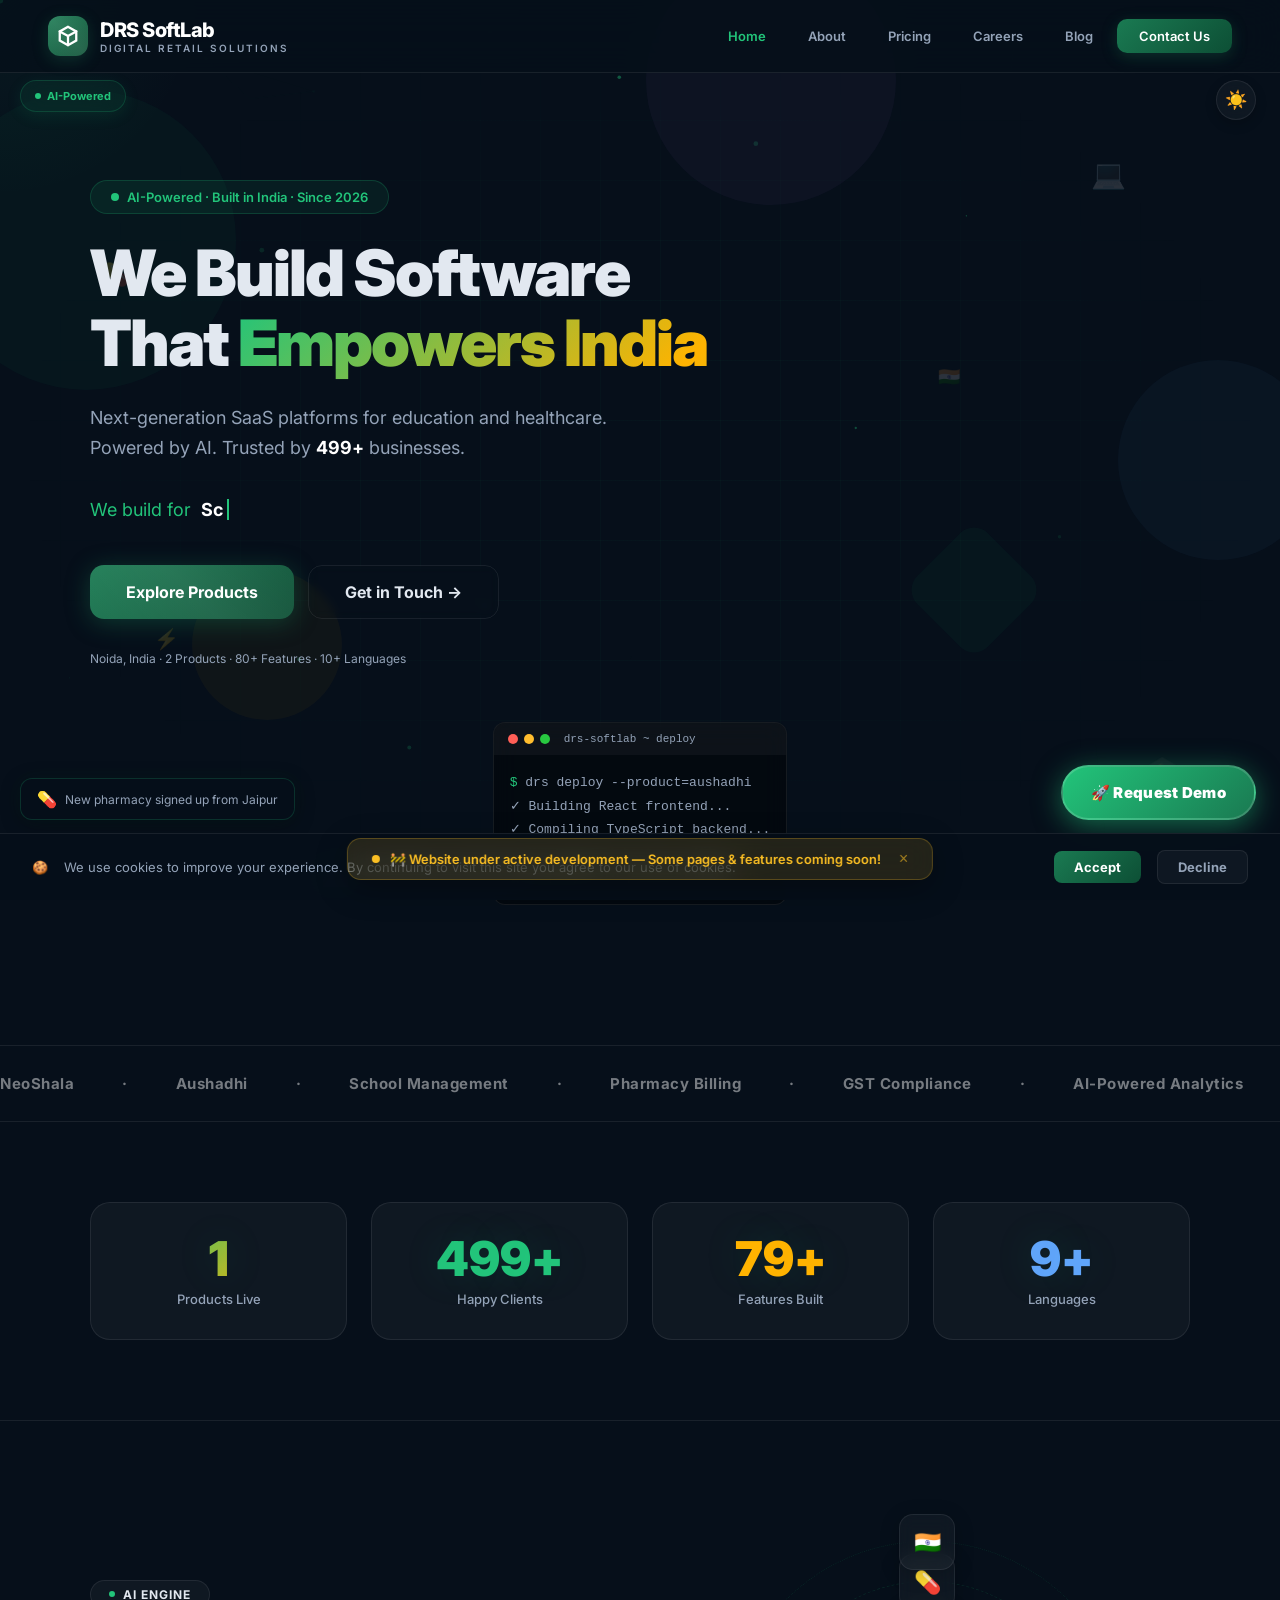
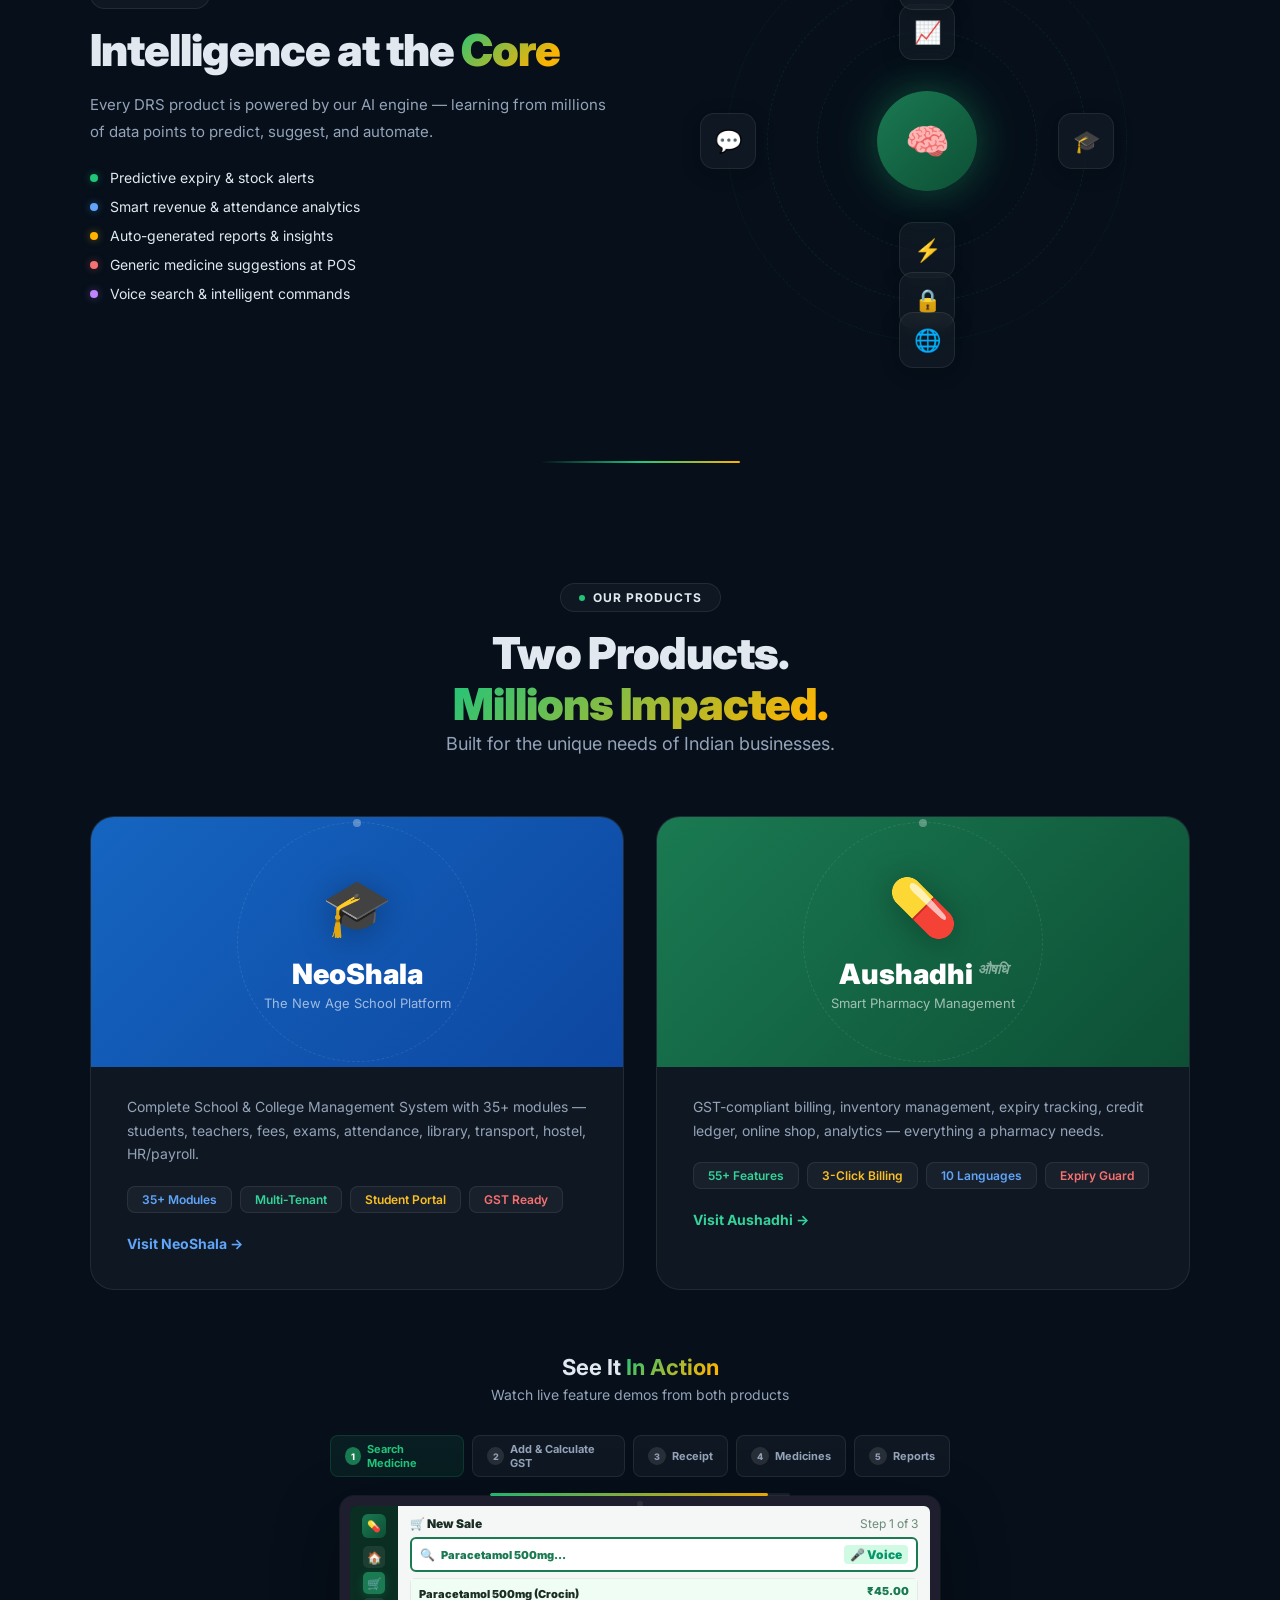
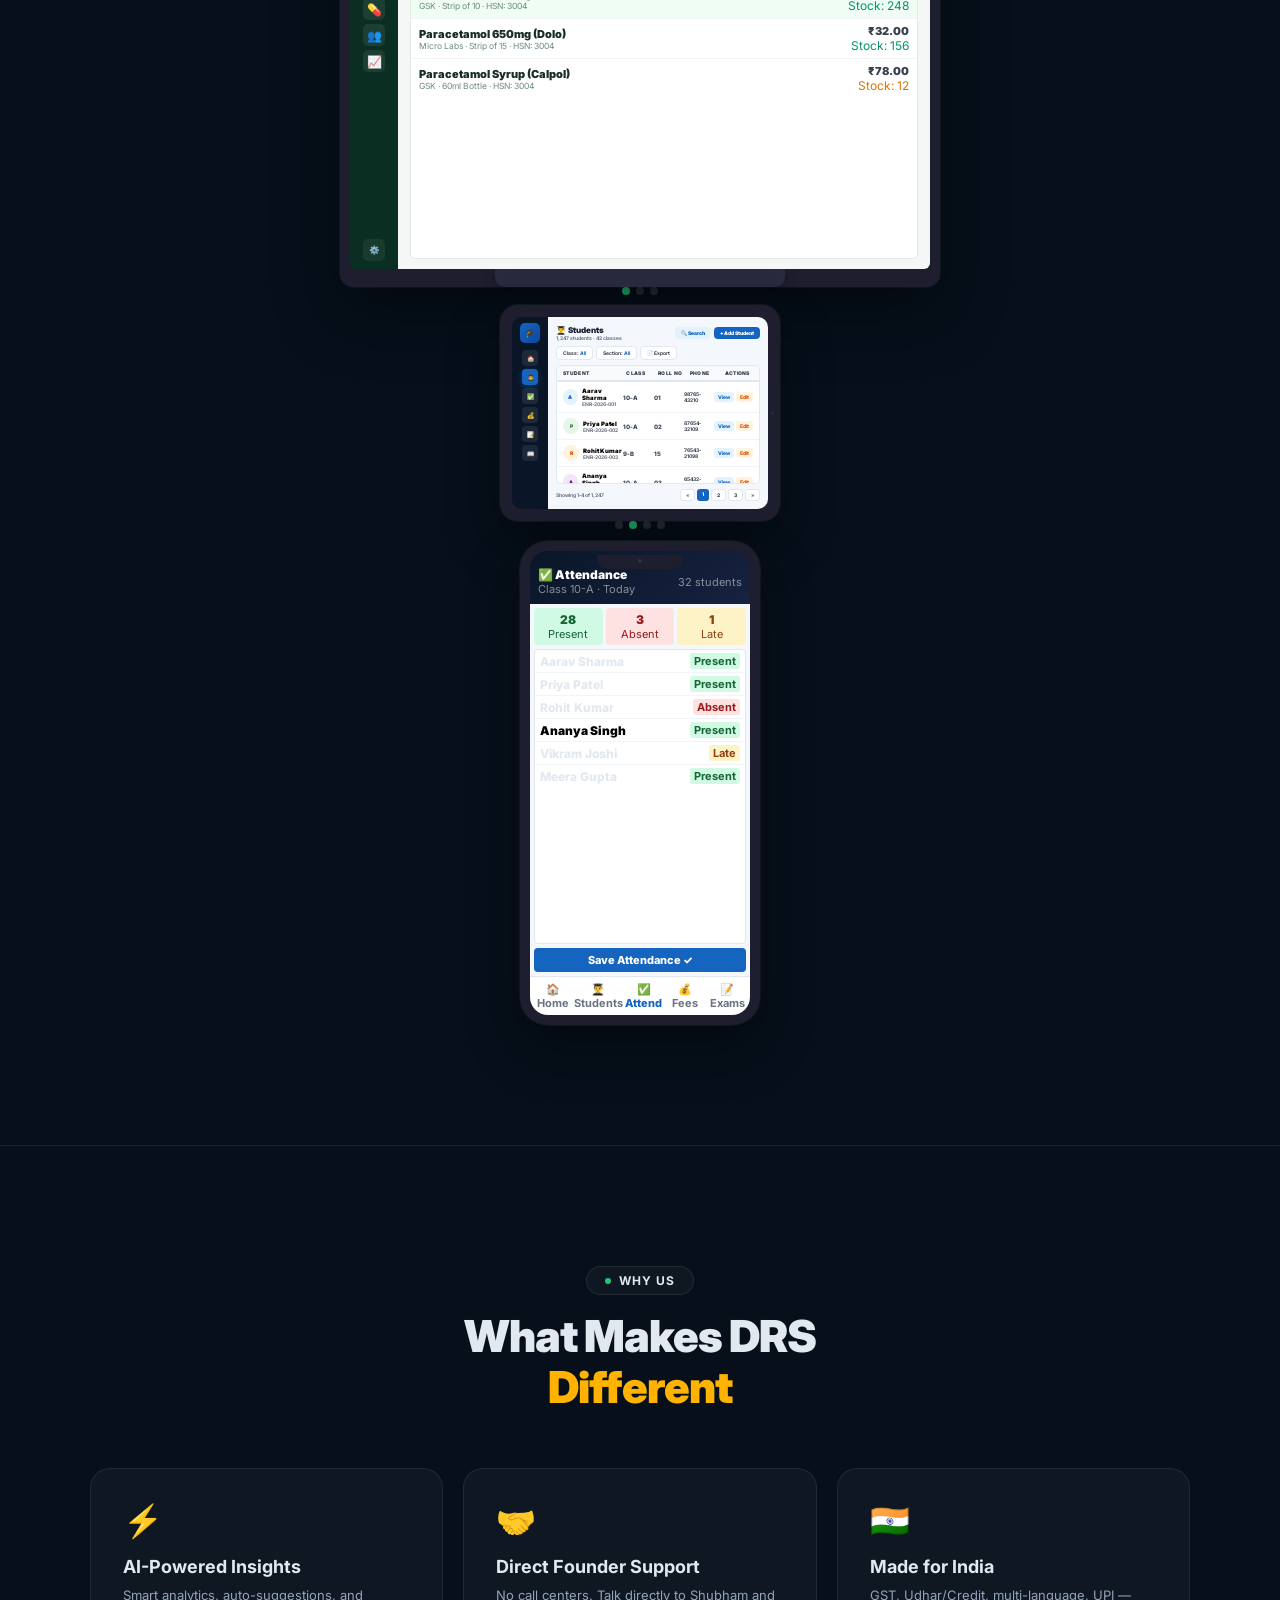
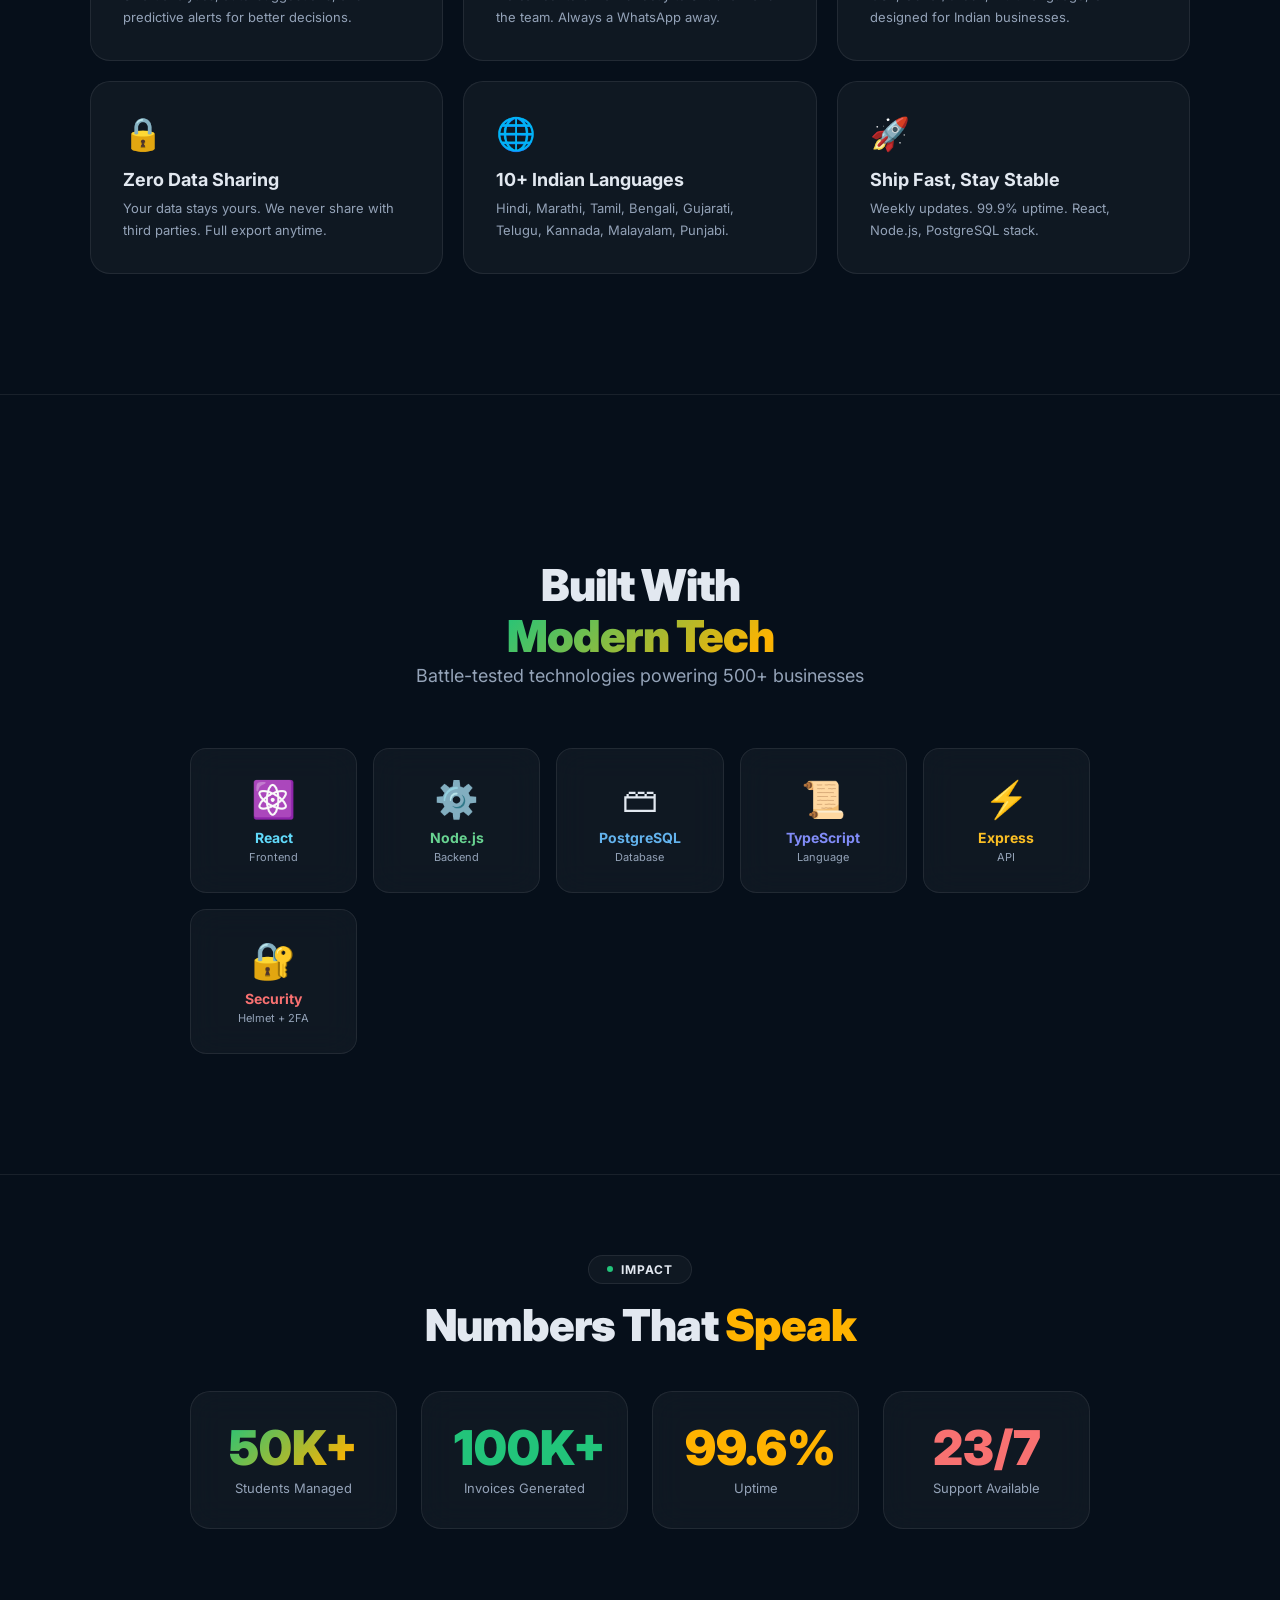
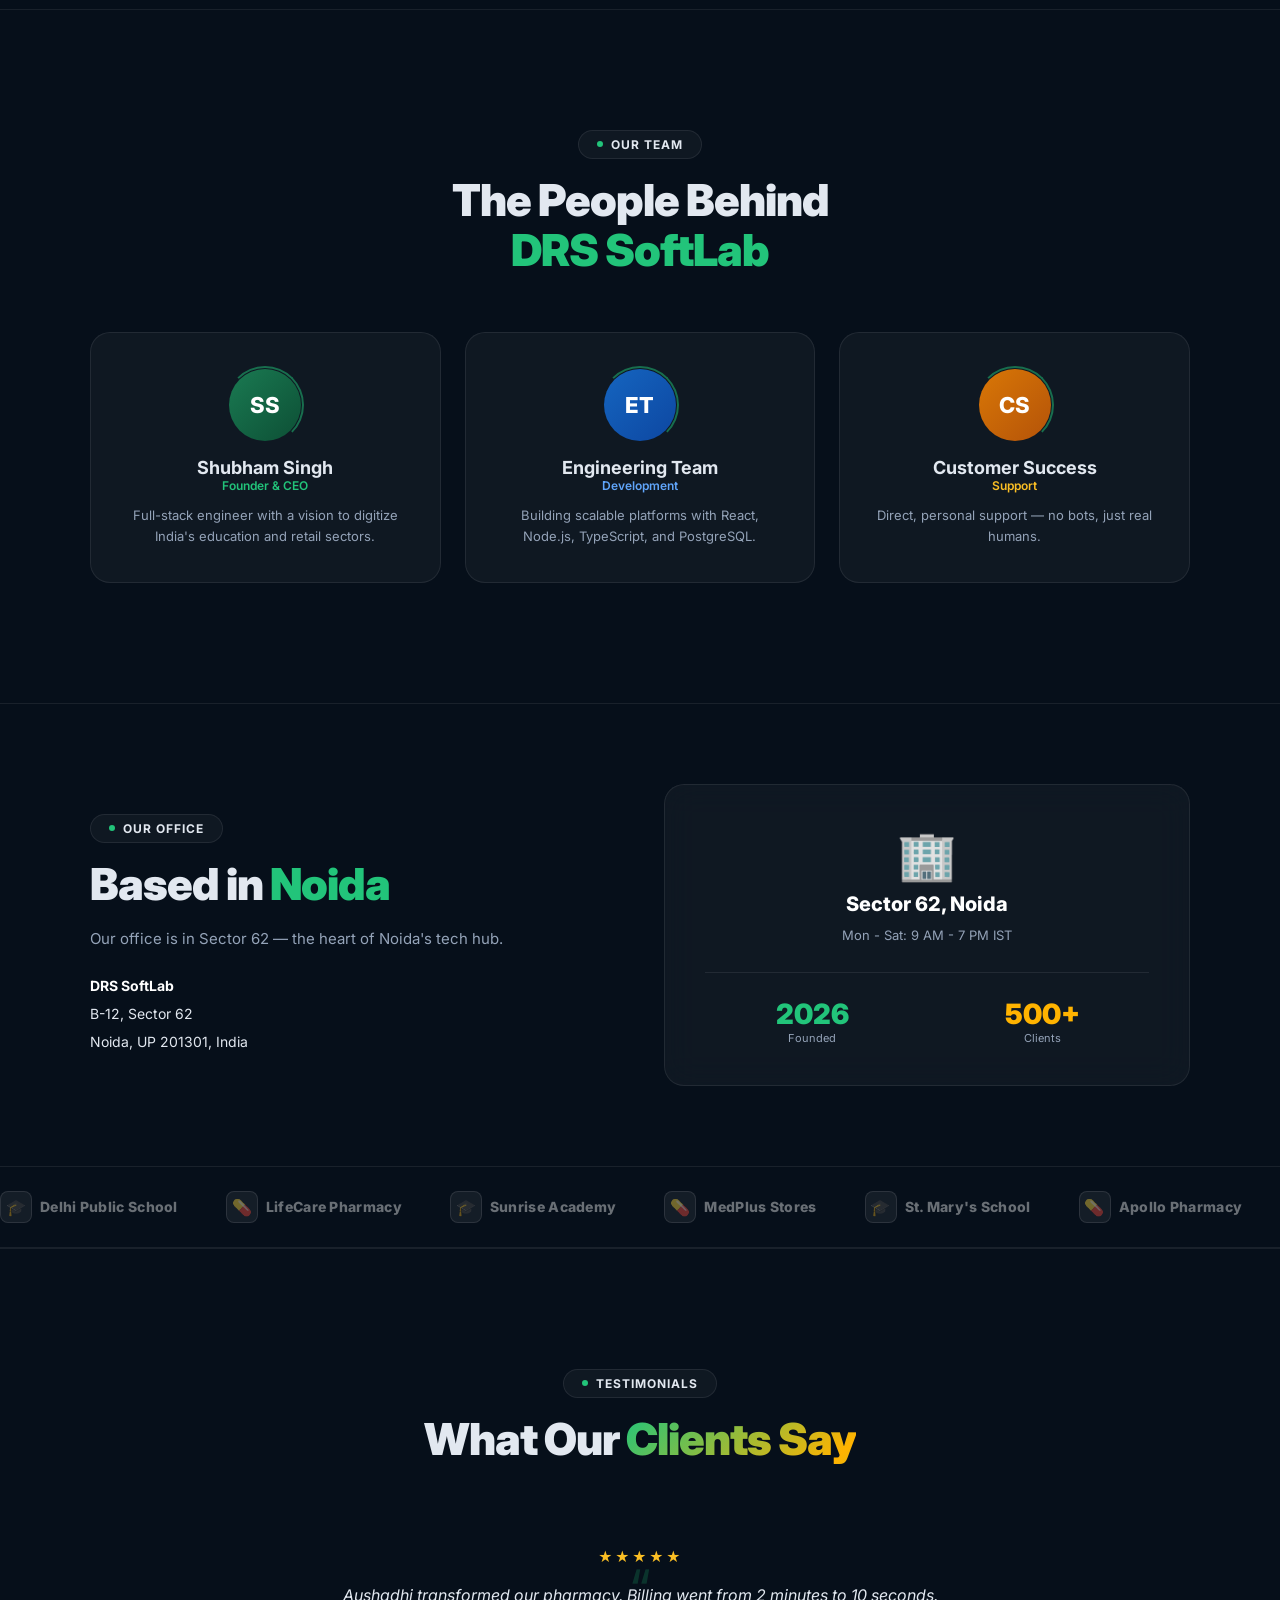
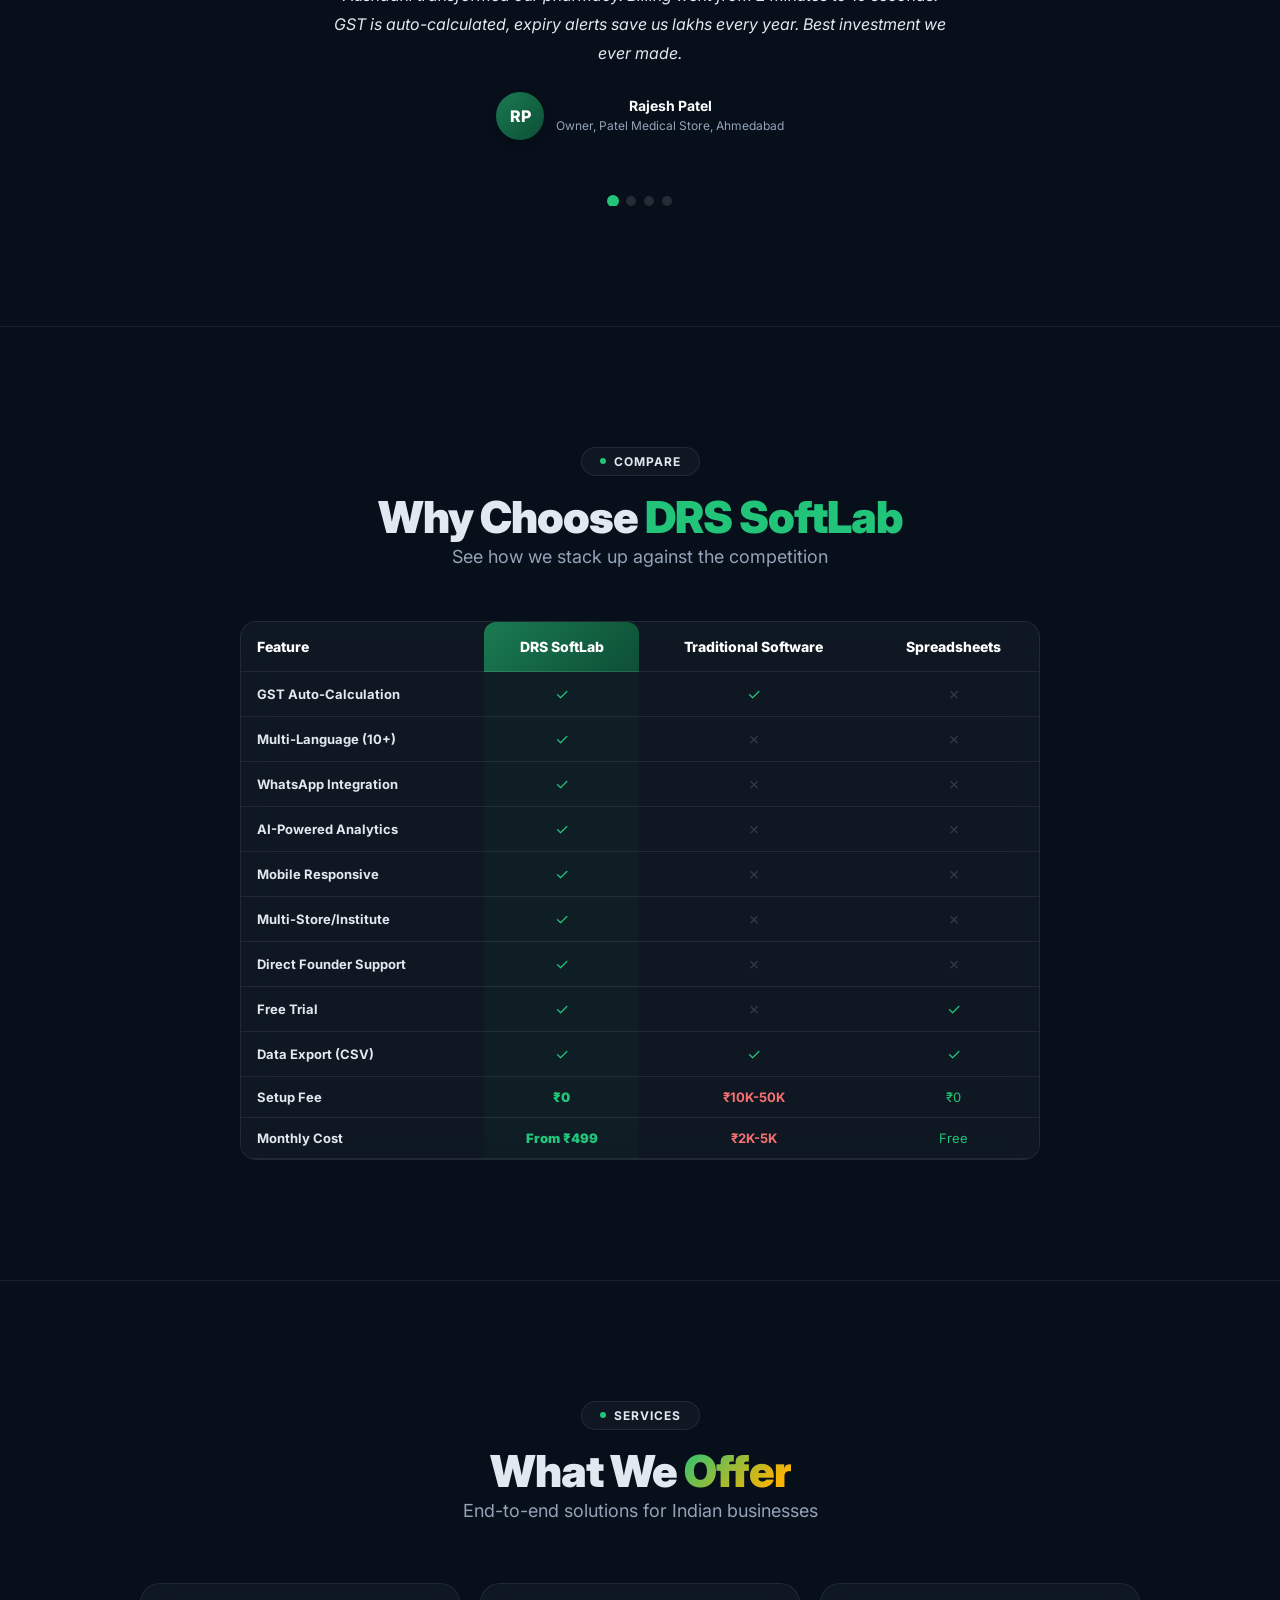
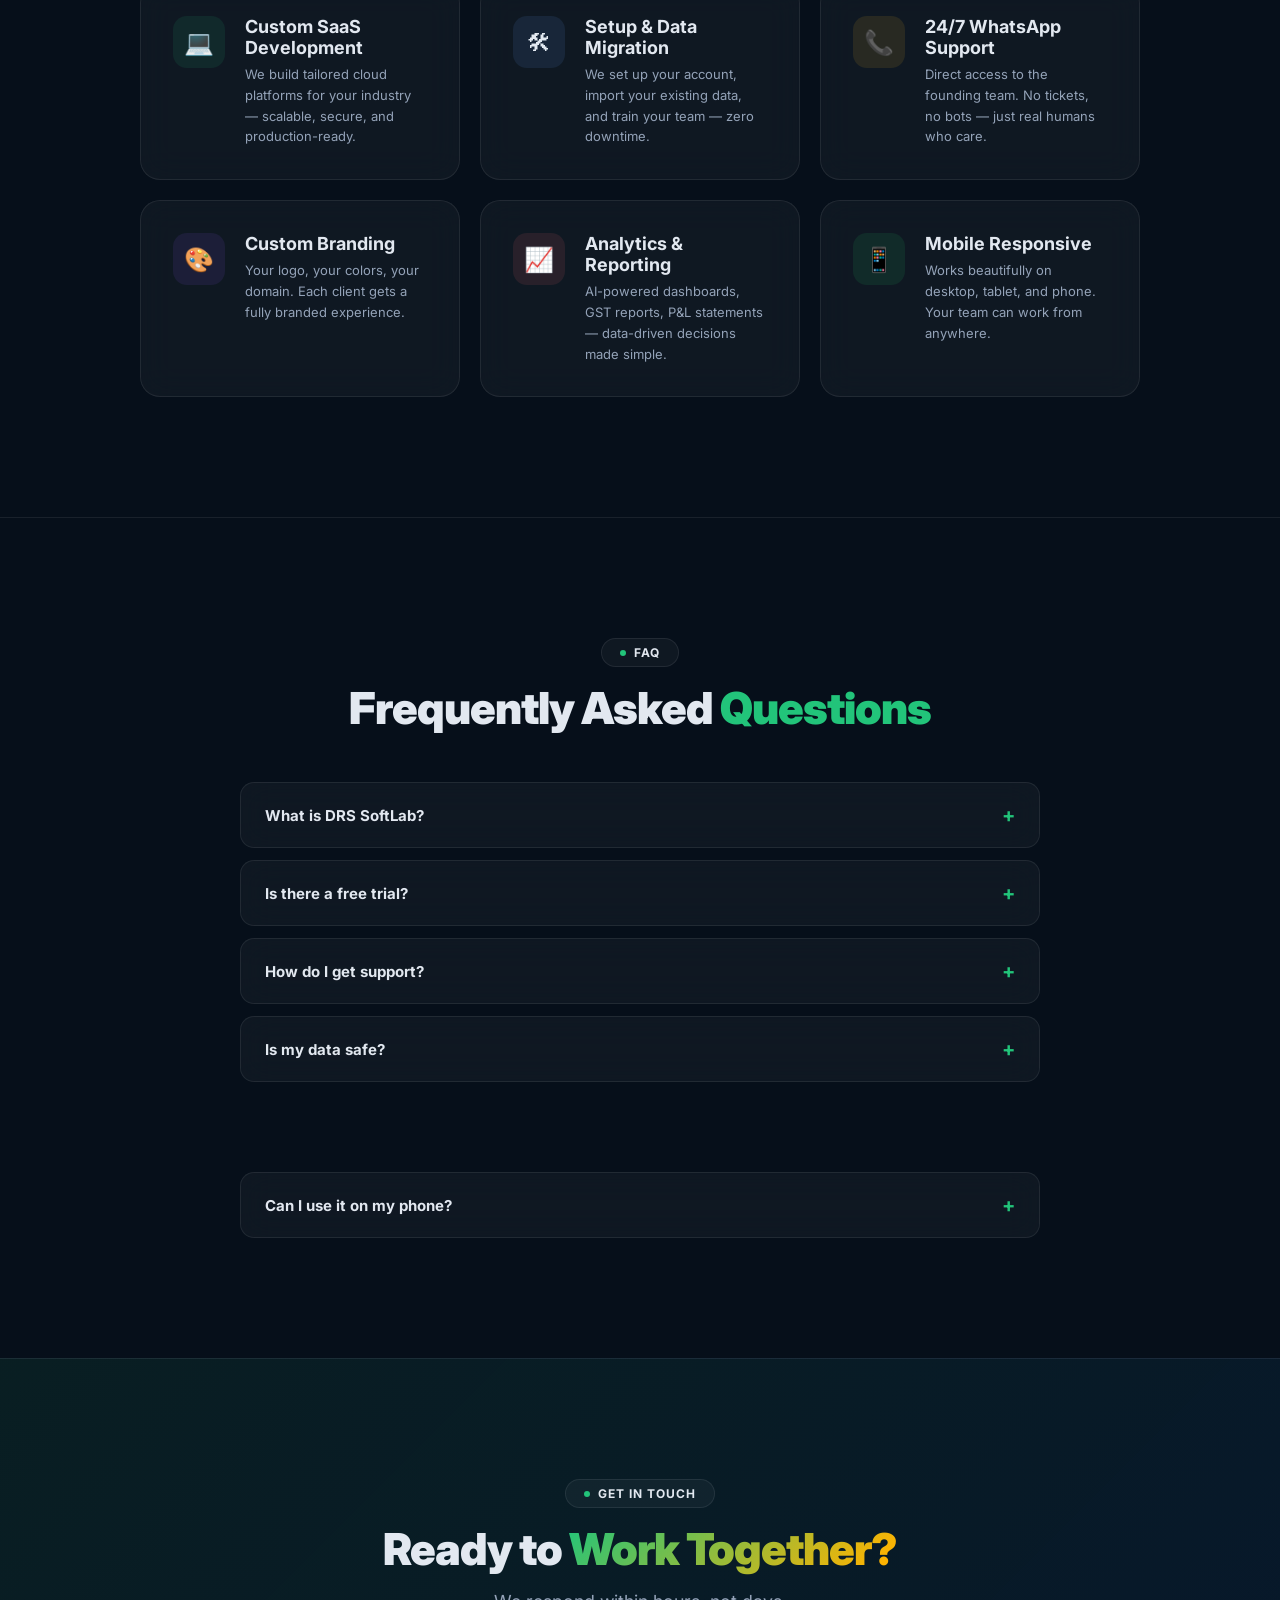
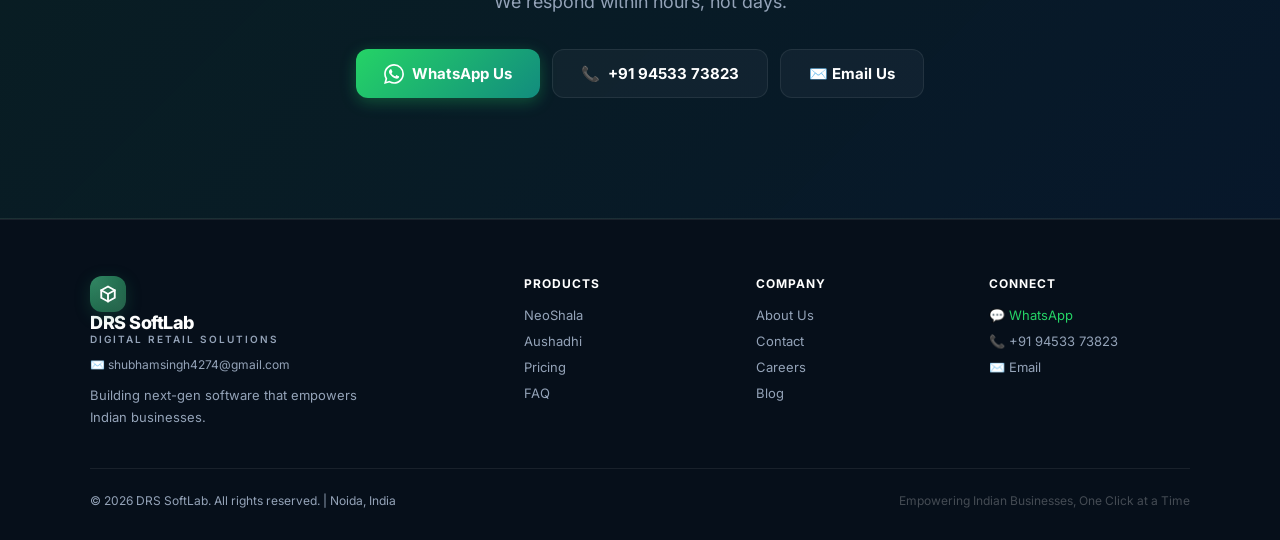
==== index.html @ 87dd927a "Final polish: mobile menu, glassmorphism, slideshow progress, visibility fixes - Mobile hamburger me" ====
<!DOCTYPE html>
<html lang="en">
<head>
  <meta charset="UTF-8" />
  <meta name="viewport" content="width=device-width, initial-scale=1.0" />
  <title>DRS SoftLab | Digital Retail Solutions — AI-Powered Software for India</title>
  <meta name="description" content="DRS SoftLab builds next-generation AI-powered SaaS platforms for Indian businesses. NeoShala for schools, Aushadhi for pharmacies." />
  <!-- Favicon -->
  <link rel="icon" href="data:image/svg+xml,<svg xmlns='http://www.w3.org/2000/svg' viewBox='0 0 32 32'><rect width='32' height='32' rx='8' fill='%231a7a52'/><path d='M16 4L6 9v14l10 5 10-5V9L16 4z' fill='none' stroke='white' stroke-width='2'/><path d='M16 28V14M6 9l10 5 10-5' fill='none' stroke='white' stroke-width='1.5'/></svg>" />
  <!-- Open Graph / Social -->
  <meta property="og:title" content="DRS SoftLab | AI-Powered Software for India" />
  <meta property="og:description" content="Building next-gen SaaS platforms for education and healthcare. NeoShala for schools, Aushadhi for pharmacies." />
  <meta property="og:type" content="website" />
  <meta property="og:url" content="https://drssoftlab.netlify.app" />
  <meta name="twitter:card" content="summary_large_image" />
  <meta name="theme-color" content="#0a1628" />
  
  <link rel="stylesheet" href="styles.css" />
</head>
<body>
  <!-- Preloader Splash -->
  <div class="preloader">
    <div class="preloader-icon">
      <svg width="28" height="28" viewBox="0 0 24 24" fill="none" stroke="#fff" stroke-width="2.5" stroke-linecap="round"><path d="M12 2L3 7v10l9 5 9-5V7l-9-5z"/><path d="M12 22V12"/><path d="M3 7l9 5 9-5"/></svg>
    </div>
    <div class="preloader-bar"><div class="preloader-bar-fill"></div></div>
    <div class="preloader-text">DRS SoftLab</div>
  </div>

  <!-- Scroll Progress Bar -->
  <div class="scroll-progress"></div>

  <canvas id="particles"></canvas>
  <!-- Grid Background -->
  <div class="grid-bg"></div>
  <!-- Floating Shapes -->
  <div class="floating-shapes">
    <div class="floating-shape fs-1"></div>
    <div class="floating-shape fs-2"></div>
    <div class="floating-shape fs-3"></div>
    <div class="floating-shape fs-4"></div>
    <div class="floating-shape fs-5"></div>
  </div>
  <div class="mouse-glow" style="position:fixed;width:400px;height:400px;border-radius:50%;background:radial-gradient(circle,rgba(34,196,122,0.06),transparent 70%);pointer-events:none;z-index:0;transform:translate(-50%,-50%);transition:left 0.1s,top 0.1s"></div>

  <header class="header">
    <a href="index.html" class="logo">
      <div class="logo-icon"><svg width="22" height="22" viewBox="0 0 24 24" fill="none" stroke="#fff" stroke-width="2.5" stroke-linecap="round"><path d="M12 2L3 7v10l9 5 9-5V7l-9-5z"/><path d="M12 22V12"/><path d="M3 7l9 5 9-5"/></svg></div>
      <div><div class="logo-text">DRS SoftLab</div><div class="logo-sub">Digital Retail Solutions</div></div>
    </a>
    <nav class="nav">
      <a href="index.html" class="active">Home</a>
      <a href="about.html">About</a>
      <a href="pricing.html">Pricing</a>
      <a href="careers.html">Careers</a>
      <a href="blog.html">Blog</a>
      <a href="contact.html" class="btn-cta">Contact Us</a>
    </nav>
    <button class="hamburger" aria-label="Menu">
      <svg viewBox="0 0 24 24" fill="none" stroke="currentColor" stroke-width="2.5" stroke-linecap="round"><line x1="3" y1="6" x2="21" y2="6"/><line x1="3" y1="12" x2="21" y2="12"/><line x1="3" y1="18" x2="21" y2="18"/></svg>
    </button>
  </header>

  <!-- Hero -->
  <section class="hero">
    <div class="hero-bg"></div>
    <div class="hero-orb" style="width:500px;height:500px;background:rgba(26,122,82,0.12);top:-100px;right:-100px"></div>
    <div class="hero-orb" style="width:400px;height:400px;background:rgba(21,101,192,0.08);bottom:-100px;left:-100px"></div>
    <!-- Floating emojis in hero -->
    <span class="floating-emoji" style="top:15%;right:12%;animation-delay:0s;font-size:28px">&#128187;</span>
    <span class="floating-emoji" style="top:25%;left:8%;animation-delay:1s;font-size:22px">&#128138;</span>
    <span class="floating-emoji" style="bottom:25%;right:8%;animation-delay:2s;font-size:26px">&#127891;</span>
    <span class="floating-emoji" style="top:60%;left:12%;animation-delay:3s;font-size:20px">&#9889;</span>
    <span class="floating-emoji" style="bottom:15%;left:25%;animation-delay:4s;font-size:24px">&#128200;</span>
    <span class="floating-emoji" style="top:35%;right:25%;animation-delay:1.5s;font-size:18px">&#127470;&#127475;</span>
    <div class="container">
      <div class="ai-badge reveal"><span class="pulse"></span>AI-Powered &middot; Built in India &middot; Since 2026</div>
      <h1 class="reveal reveal-d1">We Build Software<br/>That <span class="gradient-text">Empowers India</span></h1>
      <p class="subtitle reveal reveal-d2">
        Next-generation SaaS platforms for education and healthcare. Powered by AI. Trusted by <strong style="color:#fff" data-count="500" data-suffix="+" data-format="">0</strong> businesses.
        <br/><br/>
        <span style="color:var(--primary-light)">We build for&nbsp;</span>
        <span class="typing-text" data-words='["Schools","Pharmacies","Colleges","Hospitals","Coaching Centers","Medical Stores"]' style="color:#fff;font-weight:700;border-right:2px solid var(--primary-light);padding-right:4px"></span>
      </p>
      <div class="hero-cta reveal reveal-d3">
        <a href="#products" class="btn-glow"><span style="position:relative;z-index:1">Explore Products</span></a>
        <a href="contact.html" class="btn-outline">Get in Touch &rarr;</a>
      </div>
      <p class="reveal reveal-d4" style="margin-top:32px;font-size:12px;color:var(--text-muted)">Noida, India &middot; 2 Products &middot; 80+ Features &middot; 10+ Languages</p>

      <!-- Live Code Terminal -->
      <div class="reveal" style="margin-top:56px;display:flex;justify-content:center">
        <div class="terminal" id="hero-terminal">
          <div class="terminal-bar">
            <div class="terminal-dot" style="background:#ff5f57"></div>
            <div class="terminal-dot" style="background:#ffbd2e"></div>
            <div class="terminal-dot" style="background:#28c840"></div>
            <span style="margin-left:8px;font-size:11px;color:var(--text-muted)">drs-softlab ~ deploy</span>
          </div>
          <div class="terminal-body">
            <div class="terminal-line"><span class="cmd">$</span> drs deploy --product=aushadhi</div>
            <div class="terminal-line"><span class="output">&#10003; Building React frontend...</span></div>
            <div class="terminal-line"><span class="output">&#10003; Compiling TypeScript backend...</span></div>
            <div class="terminal-line"><span class="output">&#10003; Running 248 tests... </span><span class="highlight">ALL PASSED</span></div>
            <div class="terminal-line"><span class="output">&#128640; </span><span class="highlight">Deployed to production in 12s</span></div>
          </div>
        </div>
      </div>
    </div>

    <!-- Orbit Ring -->
    <div class="hero-orbit" style="display:none">
      <div class="hero-orbit-dot"></div>
    </div>
  </section>

  <!-- Marquee -->
  <div class="marquee-wrap" style="position:relative;z-index:1">
    <div class="marquee-track">
      <span class="marquee-item">NeoShala</span><span class="marquee-item">&middot;</span><span class="marquee-item">Aushadhi</span><span class="marquee-item">&middot;</span><span class="marquee-item">School Management</span><span class="marquee-item">&middot;</span><span class="marquee-item">Pharmacy Billing</span><span class="marquee-item">&middot;</span><span class="marquee-item">GST Compliance</span><span class="marquee-item">&middot;</span><span class="marquee-item">AI-Powered Analytics</span><span class="marquee-item">&middot;</span><span class="marquee-item">Made in India</span><span class="marquee-item">&middot;</span><span class="marquee-item">10+ Languages</span><span class="marquee-item">&middot;</span><span class="marquee-item">NeoShala</span><span class="marquee-item">&middot;</span><span class="marquee-item">Aushadhi</span><span class="marquee-item">&middot;</span><span class="marquee-item">School Management</span><span class="marquee-item">&middot;</span><span class="marquee-item">Pharmacy Billing</span><span class="marquee-item">&middot;</span><span class="marquee-item">GST Compliance</span><span class="marquee-item">&middot;</span><span class="marquee-item">AI-Powered Analytics</span><span class="marquee-item">&middot;</span><span class="marquee-item">Made in India</span><span class="marquee-item">&middot;</span><span class="marquee-item">10+ Languages</span>
    </div>
  </div>

  <!-- Stats -->
  <section class="section-sm" style="position:relative;z-index:1">
    <div class="container">
      <div class="stats-grid">
        <div class="stat-card reveal"><div class="stat-value gradient-text" data-count="2" data-suffix="">0</div><div class="stat-label">Products Live</div></div>
        <div class="stat-card reveal reveal-d1"><div class="stat-value" style="color:var(--primary-light)" data-count="500" data-suffix="+">0</div><div class="stat-label">Happy Clients</div></div>
        <div class="stat-card reveal reveal-d2"><div class="stat-value" style="color:var(--gold)" data-count="80" data-suffix="+">0</div><div class="stat-label">Features Built</div></div>
        <div class="stat-card reveal reveal-d3"><div class="stat-value" style="color:#60a5fa" data-count="10" data-suffix="+">0</div><div class="stat-label">Languages</div></div>
      </div>
    </div>
  </section>

  <!-- AI Orbit Section -->
  <section class="section" style="position:relative;z-index:1;border-top:1px solid var(--border);overflow:hidden">
    <div class="container">
      <div style="display:grid;grid-template-columns:1fr 1fr;gap:48px;align-items:center">
        <div class="reveal">
          <div class="section-tag"><span class="dot"></span> AI Engine</div>
          <h2 style="margin-bottom:16px">Intelligence at the <span class="gradient-text">Core</span></h2>
          <p style="color:var(--text-muted);font-size:15px;line-height:1.8;margin-bottom:24px">
            Every DRS product is powered by our AI engine — learning from millions of data points to predict, suggest, and automate.
          </p>
          <div style="display:flex;flex-direction:column;gap:12px">
            <div style="display:flex;align-items:center;gap:12px;font-size:14px">
              <div style="width:8px;height:8px;border-radius:50%;background:var(--primary-light);box-shadow:0 0 8px rgba(34,196,122,0.4);flex-shrink:0"></div>
              <span>Predictive expiry &amp; stock alerts</span>
            </div>
            <div style="display:flex;align-items:center;gap:12px;font-size:14px">
              <div style="width:8px;height:8px;border-radius:50%;background:#60a5fa;box-shadow:0 0 8px rgba(96,165,250,0.4);flex-shrink:0"></div>
              <span>Smart revenue &amp; attendance analytics</span>
            </div>
            <div style="display:flex;align-items:center;gap:12px;font-size:14px">
              <div style="width:8px;height:8px;border-radius:50%;background:var(--gold);box-shadow:0 0 8px rgba(251,191,36,0.4);flex-shrink:0"></div>
              <span>Auto-generated reports &amp; insights</span>
            </div>
            <div style="display:flex;align-items:center;gap:12px;font-size:14px">
              <div style="width:8px;height:8px;border-radius:50%;background:#f87171;box-shadow:0 0 8px rgba(248,113,113,0.4);flex-shrink:0"></div>
              <span>Generic medicine suggestions at POS</span>
            </div>
            <div style="display:flex;align-items:center;gap:12px;font-size:14px">
              <div style="width:8px;height:8px;border-radius:50%;background:#c084fc;box-shadow:0 0 8px rgba(192,132,252,0.4);flex-shrink:0"></div>
              <span>Voice search &amp; intelligent commands</span>
            </div>
          </div>
        </div>

        <!-- Orbit Visualization -->
        <div class="reveal reveal-d1" style="display:flex;justify-content:center">
          <div class="ai-orbit-wrap">
            <!-- Center Brain -->
            <div class="ai-orbit-center">&#129504;</div>
            <!-- Ring 1 -->
            <div class="ai-orbit-ring ai-orbit-ring-1">
              <div class="ai-orbit-item ai-item-1">&#128200;<div class="ai-orbit-label">Analytics</div></div>
              <div class="ai-orbit-item ai-item-2">&#9889;<div class="ai-orbit-label">Speed</div></div>
            </div>
            <!-- Ring 2 -->
            <div class="ai-orbit-ring ai-orbit-ring-2">
              <div class="ai-orbit-item ai-item-3">&#128138;<div class="ai-orbit-label">Pharmacy</div></div>
              <div class="ai-orbit-item ai-item-4">&#127891;<div class="ai-orbit-label">School</div></div>
              <div class="ai-orbit-item ai-item-5">&#128274;<div class="ai-orbit-label">Security</div></div>
            </div>
            <!-- Ring 3 -->
            <div class="ai-orbit-ring ai-orbit-ring-3">
              <div class="ai-orbit-item ai-item-6">&#127470;&#127475;<div class="ai-orbit-label">India</div></div>
              <div class="ai-orbit-item ai-item-7">&#128172;<div class="ai-orbit-label">WhatsApp</div></div>
              <div class="ai-orbit-item ai-item-8">&#127760;<div class="ai-orbit-label">Languages</div></div>
            </div>
          </div>
        </div>
      </div>
    </div>
  </section>

  <!-- Gradient Divider -->
  <div style="position:relative;z-index:1;padding:0 48px"><div class="gradient-line" style="width:200px"></div></div>

  <!-- Products -->
  <section class="section" id="products">
    <div class="container">
      <div class="text-center" style="margin-bottom:56px">
        <div class="section-tag reveal"><span class="dot"></span> Our Products</div>
        <h2 class="reveal reveal-d1">Two Products.<br/><span class="gradient-text">Millions Impacted.</span></h2>
        <p class="subtitle subtitle-center reveal reveal-d2">Built for the unique needs of Indian businesses.</p>
      </div>
      <div class="products-grid">
        <a class="product-card reveal" data-link="neoshala" href="#products">
          <div class="product-header" style="background:linear-gradient(135deg,#1565C0,#0D47A1)">
            <div class="orbit-ring"><div class="orbit-dot"></div></div>
            <div class="icon">&#127891;</div><h3>NeoShala</h3><div class="tag-line">The New Age School Platform</div>
          </div>
          <div class="product-body">
            <p>Complete School & College Management System with 35+ modules — students, teachers, fees, exams, attendance, library, transport, hostel, HR/payroll.</p>
            <div class="product-tags"><span style="color:#60a5fa">35+ Modules</span><span style="color:#34d399">Multi-Tenant</span><span style="color:#fbbf24">Student Portal</span><span style="color:#f87171">GST Ready</span></div>
            <div class="product-cta" style="color:#60a5fa">Visit NeoShala &rarr;</div>
          </div>
        </a>
        <a class="product-card reveal reveal-d1" data-link="aushadhi" href="https://aushadhi-kappa.vercel.app/" target="_blank">
          <div class="product-header" style="background:linear-gradient(135deg,#1a7a52,#0d4f35)">
            <div class="orbit-ring"><div class="orbit-dot" style="animation-duration:10s"></div></div>
            <div class="icon">&#128138;</div><h3>Aushadhi <sup style="font-size:14px;opacity:0.5;font-style:italic">&#x0914;&#x0937;&#x0927;&#x093F;</sup></h3><div class="tag-line">Smart Pharmacy Management</div>
          </div>
          <div class="product-body">
            <p>GST-compliant billing, inventory management, expiry tracking, credit ledger, online shop, analytics — everything a pharmacy needs.</p>
            <div class="product-tags"><span style="color:#34d399">55+ Features</span><span style="color:#fbbf24">3-Click Billing</span><span style="color:#60a5fa">10 Languages</span><span style="color:#f87171">Expiry Guard</span></div>
            <div class="product-cta" style="color:#34d399">Visit Aushadhi &rarr;</div>
          </div>
        </a>
      </div>

      <!-- Device Mockups — Sliding Feature Demo -->
      <div class="reveal" style="margin-top:64px" id="demo-section">
        <div class="text-center" style="margin-bottom:32px">
          <h3 style="font-size:22px;margin-bottom:6px">See It <span class="gradient-text">In Action</span></h3>
          <p style="color:var(--text-muted);font-size:14px">Watch live feature demos from both products</p>
        </div>
        <div style="display:flex;align-items:flex-end;justify-content:center;gap:32px;flex-wrap:wrap">

          <!-- LAPTOP — Aushadhi 3-Step Billing Slideshow -->
          <div style="flex:1;max-width:620px">
            <!-- Step indicators -->
            <div style="display:flex;justify-content:center;gap:8px;margin-bottom:16px">
              <div class="demo-step-dot active" data-step="0" style="display:flex;align-items:center;gap:6px;padding:6px 14px;border-radius:8px;font-size:11px;font-weight:700;cursor:pointer;transition:all 0.3s;background:rgba(26,122,82,0.15);border:1px solid rgba(26,122,82,0.3);color:var(--primary-light)">
                <span style="width:18px;height:18px;border-radius:50%;background:var(--primary);color:#fff;display:flex;align-items:center;justify-content:center;font-size:9px;font-weight:800">1</span> Search Medicine
              </div>
              <div class="demo-step-dot" data-step="1" style="display:flex;align-items:center;gap:6px;padding:6px 14px;border-radius:8px;font-size:11px;font-weight:700;cursor:pointer;transition:all 0.3s;background:var(--glass);border:1px solid var(--glass-border);color:var(--text-muted)">
                <span style="width:18px;height:18px;border-radius:50%;background:rgba(255,255,255,0.1);color:var(--text-muted);display:flex;align-items:center;justify-content:center;font-size:9px;font-weight:800">2</span> Add &amp; Calculate GST
              </div>
              <div class="demo-step-dot" data-step="2" style="display:flex;align-items:center;gap:6px;padding:6px 14px;border-radius:8px;font-size:11px;font-weight:700;cursor:pointer;transition:all 0.3s;background:var(--glass);border:1px solid var(--glass-border);color:var(--text-muted)">
                <span style="width:18px;height:18px;border-radius:50%;background:rgba(255,255,255,0.1);color:var(--text-muted);display:flex;align-items:center;justify-content:center;font-size:9px;font-weight:800">3</span> Receipt
              </div>
              <div class="demo-step-dot" data-step="3" style="display:flex;align-items:center;gap:6px;padding:6px 14px;border-radius:8px;font-size:11px;font-weight:700;cursor:pointer;transition:all 0.3s;background:var(--glass);border:1px solid var(--glass-border);color:var(--text-muted)">
                <span style="width:18px;height:18px;border-radius:50%;background:rgba(255,255,255,0.1);color:var(--text-muted);display:flex;align-items:center;justify-content:center;font-size:9px;font-weight:800">4</span> Medicines
              </div>
              <div class="demo-step-dot" data-step="4" style="display:flex;align-items:center;gap:6px;padding:6px 14px;border-radius:8px;font-size:11px;font-weight:700;cursor:pointer;transition:all 0.3s;background:var(--glass);border:1px solid var(--glass-border);color:var(--text-muted)">
                <span style="width:18px;height:18px;border-radius:50%;background:rgba(255,255,255,0.1);color:var(--text-muted);display:flex;align-items:center;justify-content:center;font-size:9px;font-weight:800">5</span> Reports
              </div>
            </div>
            <!-- Laptop progress bar -->
            <div class="slide-progress" style="max-width:300px;margin:0 auto"><div class="slide-progress-fill" id="laptop-progress"></div></div>
            <div class="device-laptop">
            <div class="device-screen">
              <!-- Slide container -->
              <div id="laptop-slides" style="position:relative;width:100%;height:100%;overflow:hidden">

                <!-- SLIDE 1: Search Medicine -->
                <div class="laptop-slide" style="position:absolute;inset:0;transition:opacity 0.5s,transform 0.5s;opacity:1;background:#f4f7f5;display:flex;font-family:Inter,sans-serif">
                  <div style="width:48px;background:#0a2e22;display:flex;flex-direction:column;align-items:center;padding:8px 0;gap:4px;flex-shrink:0"><div style="width:24px;height:24px;background:linear-gradient(135deg,#1a7a52,#0d4f35);border-radius:6px;margin-bottom:4px;font-size:11px;display:flex;align-items:center;justify-content:center">&#128138;</div><div style="width:22px;height:22px;background:rgba(255,255,255,0.08);border-radius:5px;display:flex;align-items:center;justify-content:center;font-size:12px" title="Dashboard">&#127968;</div><div style="width:22px;height:22px;background:#1a7a52;border-radius:5px;display:flex;align-items:center;justify-content:center;font-size:12px;box-shadow:0 2px 8px rgba(26,122,82,0.4)" title="New Sale">&#128722;</div><div style="width:22px;height:22px;background:rgba(255,255,255,0.08);border-radius:5px;display:flex;align-items:center;justify-content:center;font-size:12px" title="Medicines">&#128138;</div><div style="width:22px;height:22px;background:rgba(255,255,255,0.08);border-radius:5px;display:flex;align-items:center;justify-content:center;font-size:12px" title="Customers">&#128101;</div><div style="width:22px;height:22px;background:rgba(255,255,255,0.08);border-radius:5px;display:flex;align-items:center;justify-content:center;font-size:12px" title="Reports">&#128200;</div><div style="flex:1"></div><div style="width:22px;height:22px;background:rgba(255,255,255,0.06);border-radius:5px;display:flex;align-items:center;justify-content:center;font-size:8.5px" title="Settings">&#9881;&#65039;</div></div>
                  <div style="flex:1;padding:10px 12px;display:flex;flex-direction:column;gap:6px">
                    <div style="display:flex;justify-content:space-between;align-items:center">
                      <div style="font-size:12px;font-weight:900;color:#1a2e25">&#128722; New Sale</div>
                      <div style="font-size:12px;color:#6b8c7a">Step 1 of 3</div>
                    </div>
                    <!-- Search bar -->
                    <div style="background:#fff;border:2px solid #1a7a52;border-radius:6px;padding:6px 8px;display:flex;align-items:center;gap:6px">
                      <div style="font-size:12px">&#128269;</div>
                      <div style="font-size:11px;color:#1a7a52;font-weight:900">Paracetamol 500mg...</div>
                      <div style="margin-left:auto;font-size:12px;background:#d1fae5;color:#059669;padding:2px 6px;border-radius:4px;font-weight:900">&#127908; Voice</div>
                    </div>
                    <!-- Search results -->
                    <div style="background:#fff;border-radius:5px;border:1px solid #e2ebe6;flex:1">
                      <div style="padding:5px 8px;border-bottom:1px solid #f1f5f9;display:flex;justify-content:space-between;align-items:center;background:#f0fdf4">
                        <div><div style="font-size:11px;font-weight:900;color:#1a2e25">Paracetamol 500mg (Crocin)</div><div style="font-size:8.5px;color:#6b8c7a">GSK &middot; Strip of 10 &middot; HSN: 3004</div></div>
                        <div style="text-align:right"><div style="font-size:11px;font-weight:900;color:#1a7a52">&#8377;45.00</div><div style="font-size:12px;color:#059669">Stock: 248</div></div>
                      </div>
                      <div style="padding:5px 8px;border-bottom:1px solid #f1f5f9;display:flex;justify-content:space-between;align-items:center">
                        <div><div style="font-size:11px;font-weight:900;color:#1a2e25">Paracetamol 650mg (Dolo)</div><div style="font-size:8.5px;color:#6b8c7a">Micro Labs &middot; Strip of 15 &middot; HSN: 3004</div></div>
                        <div style="text-align:right"><div style="font-size:11px;font-weight:900;color:#374151">&#8377;32.00</div><div style="font-size:12px;color:#059669">Stock: 156</div></div>
                      </div>
                      <div style="padding:5px 8px;display:flex;justify-content:space-between;align-items:center">
                        <div><div style="font-size:11px;font-weight:900;color:#1a2e25">Paracetamol Syrup (Calpol)</div><div style="font-size:8.5px;color:#6b8c7a">GSK &middot; 60ml Bottle &middot; HSN: 3004</div></div>
                        <div style="text-align:right"><div style="font-size:11px;font-weight:900;color:#374151">&#8377;78.00</div><div style="font-size:12px;color:#d97706">Stock: 12</div></div>
                      </div>
                    </div>
                  </div>
                </div>

                <!-- SLIDE 2: Cart + GST Calculation -->
                <div class="laptop-slide" style="position:absolute;inset:0;transition:opacity 0.5s,transform 0.5s;opacity:0;transform:translateX(30px);background:#f4f7f5;display:flex;font-family:Inter,sans-serif">
                  <div style="width:48px;background:#0a2e22;display:flex;flex-direction:column;align-items:center;padding:8px 0;gap:4px;flex-shrink:0"><div style="width:24px;height:24px;background:linear-gradient(135deg,#1a7a52,#0d4f35);border-radius:6px;margin-bottom:4px;font-size:11px;display:flex;align-items:center;justify-content:center">&#128138;</div><div style="width:22px;height:22px;background:rgba(255,255,255,0.08);border-radius:5px;display:flex;align-items:center;justify-content:center;font-size:12px" title="Dashboard">&#127968;</div><div style="width:22px;height:22px;background:#1a7a52;border-radius:5px;display:flex;align-items:center;justify-content:center;font-size:12px;box-shadow:0 2px 8px rgba(26,122,82,0.4)" title="New Sale">&#128722;</div><div style="width:22px;height:22px;background:rgba(255,255,255,0.08);border-radius:5px;display:flex;align-items:center;justify-content:center;font-size:12px" title="Medicines">&#128138;</div><div style="width:22px;height:22px;background:rgba(255,255,255,0.08);border-radius:5px;display:flex;align-items:center;justify-content:center;font-size:12px" title="Customers">&#128101;</div><div style="width:22px;height:22px;background:rgba(255,255,255,0.08);border-radius:5px;display:flex;align-items:center;justify-content:center;font-size:12px" title="Reports">&#128200;</div><div style="flex:1"></div><div style="width:22px;height:22px;background:rgba(255,255,255,0.06);border-radius:5px;display:flex;align-items:center;justify-content:center;font-size:8.5px" title="Settings">&#9881;&#65039;</div></div>
                  <div style="flex:1;padding:10px 12px;display:flex;gap:8px">
                    <!-- Items Table (left) -->
                    <div style="flex:2;display:flex;flex-direction:column;gap:4px">
                      <div style="display:flex;justify-content:space-between;align-items:center">
                        <div style="font-size:12px;font-weight:900;color:#1a2e25">&#128722; New Sale — POS</div>
                        <div style="display:flex;gap:3px">
                          <div style="background:#E8F5E9;color:#2E7D32;font-size:11px;font-weight:900;padding:2px 5px;border-radius:3px">Walk-in Customer</div>
                          <div style="background:#E3F2FD;color:#1565C0;font-size:11px;font-weight:900;padding:2px 5px;border-radius:3px">Cash</div>
                        </div>
                      </div>
                      <!-- Items with columns -->
                      <div style="background:#fff;border-radius:5px;border:1px solid #e2ebe6;flex:1;overflow:hidden">
                        <div style="display:flex;padding:4px 6px;border-bottom:2px solid #d1d9d4;font-size:11px;font-weight:900;color:#374151;text-transform:uppercase;gap:2px;background:#f8faf9;letter-spacing:0.3px">
                          <div style="flex:3">Medicine</div><div style="flex:1;text-align:center">Qty</div><div style="flex:1;text-align:center">MRP</div><div style="flex:1;text-align:center">GST</div><div style="flex:1;text-align:right">Amount</div><div style="width:12px"></div>
                        </div>
                        <div style="display:flex;padding:5px 6px;border-bottom:1px solid #f1f5f9;font-size:8.5px;align-items:center;gap:2px;background:#f0fdf4">
                          <div style="flex:3"><div style="font-weight:900;color:#1a2e25">Paracetamol 500mg</div><div style="font-size:8.5px;color:#059669;font-weight:900">GSK &middot; B2026-A1 &middot; Exp: Dec 27</div></div>
                          <div style="flex:1;text-align:center"><div style="background:#e2ebe6;border-radius:3px;padding:2px 5px;font-weight:900;color:#1a2e25">2</div></div>
                          <div style="flex:1;text-align:center;font-weight:900;color:#374151">&#8377;45</div>
                          <div style="flex:1;text-align:center;font-size:11px;color:#059669;font-weight:900">5%</div>
                          <div style="flex:1;text-align:right;font-weight:900;color:#1a2e25">&#8377;90</div>
                          <div style="width:12px;text-align:center;font-size:8.5px;color:#dc2626;font-weight:900">&#215;</div>
                        </div>
                        <div style="display:flex;padding:5px 6px;border-bottom:1px solid #f1f5f9;font-size:8.5px;align-items:center;gap:2px">
                          <div style="flex:3"><div style="font-weight:900;color:#1a2e25">Amoxicillin 250mg</div><div style="font-size:8.5px;color:#059669;font-weight:900">Cipla &middot; C2026-K8 &middot; Exp: Mar 28</div></div>
                          <div style="flex:1;text-align:center"><div style="background:#e2ebe6;border-radius:3px;padding:2px 5px;font-weight:900;color:#1a2e25">1</div></div>
                          <div style="flex:1;text-align:center;font-weight:900;color:#374151">&#8377;125</div>
                          <div style="flex:1;text-align:center;font-size:11px;color:#059669;font-weight:900">12%</div>
                          <div style="flex:1;text-align:right;font-weight:900;color:#1a2e25">&#8377;125</div>
                          <div style="width:12px;text-align:center;font-size:8.5px;color:#dc2626;font-weight:900">&#215;</div>
                        </div>
                        <div style="display:flex;padding:5px 6px;font-size:8.5px;align-items:center;gap:2px">
                          <div style="flex:3"><div style="font-weight:900;color:#1a2e25">Cetirizine 10mg</div><div style="font-size:8.5px;color:#059669;font-weight:900">Sun Pharma &middot; S2025-P3 &middot; Exp: Jan 28</div></div>
                          <div style="flex:1;text-align:center"><div style="background:#e2ebe6;border-radius:3px;padding:2px 5px;font-weight:900;color:#1a2e25">3</div></div>
                          <div style="flex:1;text-align:center;font-weight:900;color:#374151">&#8377;15</div>
                          <div style="flex:1;text-align:center;font-size:11px;color:#059669;font-weight:900">5%</div>
                          <div style="flex:1;text-align:right;font-weight:900;color:#1a2e25">&#8377;45</div>
                          <div style="width:12px;text-align:center;font-size:8.5px;color:#dc2626;font-weight:900">&#215;</div>
                        </div>
                      </div>
                    </div>
                    <!-- Order Summary (right sidebar) -->
                    <div style="flex:1;background:#fff;border-radius:5px;border:1px solid #e2ebe6;padding:6px 8px;display:flex;flex-direction:column;gap:2px">
                      <div style="font-size:8.5px;font-weight:900;color:#1a2e25;margin-bottom:4px;display:flex;align-items:center;gap:3px">&#128203; Order Summary</div>
                      <div style="display:flex;justify-content:space-between;font-size:8.5px;padding:1px 0"><span style="color:#374151;font-weight:900">Items (3)</span><span style="font-weight:900;color:#1a2e25">&#8377;260.00</span></div>
                      <div style="display:flex;justify-content:space-between;font-size:8.5px;padding:1px 0"><span style="color:#374151;font-weight:900">CGST</span><span style="font-weight:900;color:#1a2e25">&#8377;6.50</span></div>
                      <div style="display:flex;justify-content:space-between;font-size:8.5px;padding:1px 0"><span style="color:#374151;font-weight:900">SGST</span><span style="font-weight:900;color:#1a2e25">&#8377;6.50</span></div>
                      <div style="display:flex;justify-content:space-between;font-size:8.5px;padding:1px 0"><span style="color:#374151;font-weight:900">Discount (5%)</span><span style="color:#dc2626;font-weight:900">-&#8377;13.00</span></div>
                      <div style="border-top:2px solid #1a7a52;padding-top:4px;margin-top:4px;display:flex;justify-content:space-between;font-size:12px;font-weight:900">
                        <span style="color:#1a2e25">Total</span><span style="color:#1a7a52">&#8377;260.00</span>
                      </div>
                      <div style="font-size:8.5px;color:#059669;font-weight:900;margin-top:2px">GST: &#8377;13.00 (CGST: &#8377;6.50 + SGST: &#8377;6.50)</div>
                      <!-- Payment Method -->
                      <div style="margin-top:auto;display:flex;flex-direction:column;gap:3px">
                        <div style="font-size:11px;font-weight:900;color:#1a2e25">Payment Method</div>
                        <div style="display:flex;gap:3px">
                          <div style="flex:1;background:#d1fae5;border:1.5px solid #1a7a52;border-radius:4px;padding:3px;text-align:center;font-size:11px;font-weight:900;color:#1a7a52">Cash</div>
                          <div style="flex:1;background:#fff;border:1.5px solid #e2ebe6;border-radius:4px;padding:3px;text-align:center;font-size:11px;font-weight:900;color:#9ca3af">UPI</div>
                          <div style="flex:1;background:#fff;border:1.5px solid #e2ebe6;border-radius:4px;padding:3px;text-align:center;font-size:11px;font-weight:900;color:#9ca3af">Card</div>
                          <div style="flex:1;background:#fff;border:1.5px solid #e2ebe6;border-radius:4px;padding:3px;text-align:center;font-size:11px;font-weight:900;color:#9ca3af">Udhar</div>
                        </div>
                        <div style="background:linear-gradient(135deg,#1a7a52,#0d4f35);border-radius:5px;padding:6px;text-align:center;color:#fff;font-size:11px;font-weight:900;box-shadow:0 3px 10px rgba(26,122,82,0.4)">&#9889; Generate Bill</div>
                      </div>
                    </div>
                  </div>
                </div>

                <!-- SLIDE 3: Receipt Generated -->
                <div class="laptop-slide" style="position:absolute;inset:0;transition:opacity 0.5s,transform 0.5s;opacity:0;transform:translateX(30px);background:#f4f7f5;display:flex;font-family:Inter,sans-serif">
                  <div style="width:48px;background:#0a2e22;display:flex;flex-direction:column;align-items:center;padding:8px 0;gap:4px;flex-shrink:0"><div style="width:24px;height:24px;background:linear-gradient(135deg,#1a7a52,#0d4f35);border-radius:6px;margin-bottom:4px;font-size:11px;display:flex;align-items:center;justify-content:center">&#128138;</div><div style="width:22px;height:22px;background:rgba(255,255,255,0.08);border-radius:5px;display:flex;align-items:center;justify-content:center;font-size:12px" title="Dashboard">&#127968;</div><div style="width:22px;height:22px;background:#1a7a52;border-radius:5px;display:flex;align-items:center;justify-content:center;font-size:12px;box-shadow:0 2px 8px rgba(26,122,82,0.4)" title="New Sale">&#128722;</div><div style="width:22px;height:22px;background:rgba(255,255,255,0.08);border-radius:5px;display:flex;align-items:center;justify-content:center;font-size:12px" title="Medicines">&#128138;</div><div style="width:22px;height:22px;background:rgba(255,255,255,0.08);border-radius:5px;display:flex;align-items:center;justify-content:center;font-size:12px" title="Customers">&#128101;</div><div style="width:22px;height:22px;background:rgba(255,255,255,0.08);border-radius:5px;display:flex;align-items:center;justify-content:center;font-size:12px" title="Reports">&#128200;</div><div style="flex:1"></div><div style="width:22px;height:22px;background:rgba(255,255,255,0.06);border-radius:5px;display:flex;align-items:center;justify-content:center;font-size:8.5px" title="Settings">&#9881;&#65039;</div></div>
                  <div style="flex:1;display:flex;align-items:center;justify-content:center;padding:10px">
                    <div style="background:#fff;border-radius:6px;border:1px solid #e2ebe6;padding:10px 14px;width:60%;max-width:200px;text-align:center">
                      <div style="font-size:14px;margin-bottom:4px">&#9989;</div>
                      <div style="font-size:8.5px;font-weight:900;color:#059669;margin-bottom:2px">Bill Generated!</div>
                      <div style="font-size:12px;color:#6b8c7a;margin-bottom:6px">Invoice #INV-2026-04821</div>
                      <div style="border-top:1px dashed #e2ebe6;padding-top:5px;margin-bottom:4px">
                        <div style="font-size:11px;font-weight:900;color:#1a2e25">Aushadhi Medical Store</div>
                        <div style="font-size:12px;color:#374151;font-weight:900">GSTIN: 09AABCD1234E1Z5</div>
                      </div>
                      <div style="text-align:left;font-size:8.5px;color:#374151;line-height:1.8">
                        Paracetamol 500mg x2 — &#8377;90<br/>Amoxicillin 250mg x1 — &#8377;125<br/>Cetirizine 10mg x3 — &#8377;45
                      </div>
                      <div style="border-top:1px dashed #e2ebe6;margin-top:4px;padding-top:4px">
                        <div style="font-size:8.5px;font-weight:900;color:#1a7a52">Total: &#8377;260.00</div>
                        <div style="font-size:8.5px;color:#6b8c7a">CGST: &#8377;6.50 + SGST: &#8377;6.50</div>
                      </div>
                      <div style="display:flex;gap:4px;margin-top:6px">
                        <div style="flex:1;background:#1a7a52;border-radius:3px;padding:3px;color:#fff;font-size:11px;font-weight:900">&#128424; Print</div>
                        <div style="flex:1;background:#25D366;border-radius:3px;padding:3px;color:#fff;font-size:11px;font-weight:900">&#128172; WhatsApp</div>
                      </div>
                    </div>
                  </div>
                </div>
              </div>
            </div>

                <!-- SLIDE 4: Medicines Inventory -->
                <div class="laptop-slide" style="position:absolute;inset:0;opacity:0;transform:translateX(30px);background:#f4f7f5;display:flex;font-family:Inter,sans-serif">
                  <div style="width:48px;background:#0a2e22;display:flex;flex-direction:column;align-items:center;padding:8px 0;gap:4px;flex-shrink:0"><div style="width:24px;height:24px;background:linear-gradient(135deg,#1a7a52,#0d4f35);border-radius:6px;margin-bottom:4px;font-size:11px;display:flex;align-items:center;justify-content:center">&#128138;</div><div style="width:22px;height:22px;background:rgba(255,255,255,0.08);border-radius:5px;display:flex;align-items:center;justify-content:center;font-size:12px" title="Dashboard">&#127968;</div><div style="width:22px;height:22px;background:rgba(255,255,255,0.08);border-radius:5px;display:flex;align-items:center;justify-content:center;font-size:12px" title="New Sale">&#128722;</div><div style="width:22px;height:22px;background:#1a7a52;border-radius:5px;display:flex;align-items:center;justify-content:center;font-size:12px;box-shadow:0 2px 8px rgba(26,122,82,0.4)" title="Medicines">&#128138;</div><div style="width:22px;height:22px;background:rgba(255,255,255,0.08);border-radius:5px;display:flex;align-items:center;justify-content:center;font-size:12px" title="Customers">&#128101;</div><div style="width:22px;height:22px;background:rgba(255,255,255,0.08);border-radius:5px;display:flex;align-items:center;justify-content:center;font-size:12px" title="Reports">&#128200;</div><div style="flex:1"></div><div style="width:22px;height:22px;background:rgba(255,255,255,0.06);border-radius:5px;display:flex;align-items:center;justify-content:center;font-size:8.5px" title="Settings">&#9881;&#65039;</div></div>
                  <div style="flex:1;padding:10px 12px;display:flex;flex-direction:column;gap:6px">
                    <div style="display:flex;justify-content:space-between;align-items:center">
                      <div style="font-size:12px;font-weight:900;color:#1a2e25">&#128138; Medicines</div>
                      <div style="display:flex;gap:4px"><div style="background:#d1fae5;color:#059669;font-size:11px;font-weight:900;padding:3px 6px;border-radius:4px">2,847 items</div><div style="background:#1a7a52;color:#fff;font-size:11px;font-weight:900;padding:3px 6px;border-radius:4px">+ Add</div></div>
                    </div>
                    <div style="background:#fff;border:1.5px solid #1a7a52;border-radius:5px;padding:5px 8px;display:flex;align-items:center;gap:4px"><span style="font-size:8.5px">&#128269;</span><span style="font-size:11px;color:#1a7a52;font-weight:900">Search medicines, generic names...</span></div>
                    <div style="background:#fff;border-radius:5px;border:1px solid #e2ebe6;flex:1;overflow:hidden">
                      <div style="display:flex;padding:4px 6px;border-bottom:2px solid #e2ebe6;font-size:11px;font-weight:900;color:#374151;text-transform:uppercase"><div style="flex:2">Medicine</div><div style="flex:1">Type</div><div style="flex:1">Stock</div><div style="flex:1">Price</div><div style="flex:1">Expiry</div></div>
                      <div style="display:flex;padding:4px 6px;border-bottom:1px solid #f1f5f9;font-size:8.5px"><div style="flex:2"><b style="color:#1a2e25">Paracetamol 500mg</b><div style="font-size:12px;color:#6b8c7a;font-weight:900">GSK</div></div><div style="flex:1"><span style="background:#d1fae5;color:#166534;padding:1px 3px;border-radius:2px;font-size:12px;font-weight:900">Tab</span></div><div style="flex:1;font-weight:900;color:#059669">248</div><div style="flex:1;font-weight:900;color:#1a2e25">&#8377;45</div><div style="flex:1;font-size:8.5px;color:#059669;font-weight:900">Dec 27</div></div>
                      <div style="display:flex;padding:4px 6px;border-bottom:1px solid #f1f5f9;font-size:8.5px"><div style="flex:2"><b style="color:#1a2e25">Amoxicillin 250mg</b><div style="font-size:12px;color:#6b8c7a;font-weight:900">Cipla</div></div><div style="flex:1"><span style="background:#dbeafe;color:#1e40af;padding:1px 3px;border-radius:2px;font-size:12px;font-weight:900">Cap</span></div><div style="flex:1;font-weight:900;color:#059669">156</div><div style="flex:1;font-weight:900;color:#1a2e25">&#8377;125</div><div style="flex:1;font-size:8.5px;color:#059669;font-weight:900">Mar 28</div></div>
                      <div style="display:flex;padding:4px 6px;border-bottom:1px solid #f1f5f9;font-size:8.5px"><div style="flex:2"><b style="color:#1a2e25">Calpol Syrup 60ml</b><div style="font-size:12px;color:#6b8c7a;font-weight:900">GSK</div></div><div style="flex:1"><span style="background:#fef3c7;color:#92400e;padding:1px 3px;border-radius:2px;font-size:12px;font-weight:900">Syr</span></div><div style="flex:1;font-weight:900;color:#d97706">12</div><div style="flex:1;font-weight:900;color:#1a2e25">&#8377;78</div><div style="flex:1;font-size:8.5px;color:#dc2626;font-weight:900">Apr 26 &#9888;</div></div>
                      <div style="display:flex;padding:4px 6px;font-size:8.5px"><div style="flex:2"><b style="color:#1a2e25">Omeprazole 20mg</b><div style="font-size:12px;color:#6b8c7a;font-weight:900">Sun Pharma</div></div><div style="flex:1"><span style="background:#d1fae5;color:#166534;padding:1px 3px;border-radius:2px;font-size:12px;font-weight:900">Cap</span></div><div style="flex:1;font-weight:900;color:#059669">89</div><div style="flex:1;font-weight:900;color:#1a2e25">&#8377;65</div><div style="flex:1;font-size:8.5px;color:#059669;font-weight:900">Nov 27</div></div>
                    </div>
                  </div>
                </div>

                <!-- SLIDE 5: Reports Dashboard -->
                <div class="laptop-slide" style="position:absolute;inset:0;opacity:0;transform:translateX(30px);background:#f4f7f5;display:flex;font-family:Inter,sans-serif">
                  <div style="width:48px;background:#0a2e22;display:flex;flex-direction:column;align-items:center;padding:8px 0;gap:4px;flex-shrink:0"><div style="width:24px;height:24px;background:linear-gradient(135deg,#1a7a52,#0d4f35);border-radius:6px;margin-bottom:4px;font-size:11px;display:flex;align-items:center;justify-content:center">&#128138;</div><div style="width:22px;height:22px;background:rgba(255,255,255,0.08);border-radius:5px;display:flex;align-items:center;justify-content:center;font-size:12px" title="Dashboard">&#127968;</div><div style="width:22px;height:22px;background:rgba(255,255,255,0.08);border-radius:5px;display:flex;align-items:center;justify-content:center;font-size:12px" title="New Sale">&#128722;</div><div style="width:22px;height:22px;background:rgba(255,255,255,0.08);border-radius:5px;display:flex;align-items:center;justify-content:center;font-size:12px" title="Medicines">&#128138;</div><div style="width:22px;height:22px;background:rgba(255,255,255,0.08);border-radius:5px;display:flex;align-items:center;justify-content:center;font-size:12px" title="Customers">&#128101;</div><div style="width:22px;height:22px;background:#1a7a52;border-radius:5px;display:flex;align-items:center;justify-content:center;font-size:12px;box-shadow:0 2px 8px rgba(26,122,82,0.4)" title="Reports">&#128200;</div><div style="flex:1"></div><div style="width:22px;height:22px;background:rgba(255,255,255,0.06);border-radius:5px;display:flex;align-items:center;justify-content:center;font-size:8.5px" title="Settings">&#9881;&#65039;</div></div>
                  <div style="flex:1;padding:10px 12px;display:flex;flex-direction:column;gap:5px">
                    <div style="display:flex;justify-content:space-between;align-items:center">
                      <div style="font-size:10px;font-weight:900;color:#1a2e25">&#128200; Reports &amp; Analytics</div>
                      <div style="display:flex;gap:3px">
                        <div style="background:#d1fae5;color:#059669;font-size:5px;font-weight:900;padding:3px 6px;border-radius:4px">Apr 2026</div>
                        <div style="background:#1a7a52;color:#fff;font-size:5px;font-weight:900;padding:3px 6px;border-radius:4px">&#128196; Export GST</div>
                      </div>
                    </div>
                    <!-- Key Metrics Row -->
                    <div style="display:flex;gap:3px">
                      <div style="flex:1;background:#fff;border-radius:4px;padding:4px 5px;border:1px solid #e2ebe6">
                        <div style="font-size:5px;color:#374151;font-weight:800">Revenue</div>
                        <div style="font-size:10px;font-weight:900;color:#1a7a52">&#8377;2.84L</div>
                        <div style="font-size:5px;color:#16a34a;font-weight:800">&#9650; 15.2% vs last</div>
                      </div>
                      <div style="flex:1;background:#fff;border-radius:4px;padding:4px 5px;border:1px solid #e2ebe6">
                        <div style="font-size:5px;color:#374151;font-weight:800">Transactions</div>
                        <div style="font-size:10px;font-weight:900;color:#3b82f6">342</div>
                        <div style="font-size:5px;color:#16a34a;font-weight:800">&#9650; 8% growth</div>
                      </div>
                      <div style="flex:1;background:#fff;border-radius:4px;padding:4px 5px;border:1px solid #e2ebe6">
                        <div style="font-size:5px;color:#374151;font-weight:800">GST Collected</div>
                        <div style="font-size:10px;font-weight:900;color:#d97706">&#8377;14.2K</div>
                        <div style="font-size:5px;color:#374151;font-weight:700">CGST + SGST</div>
                      </div>
                      <div style="flex:1;background:#fff;border-radius:4px;padding:4px 5px;border:1px solid #e2ebe6">
                        <div style="font-size:5px;color:#374151;font-weight:800">Avg Bill</div>
                        <div style="font-size:10px;font-weight:900;color:#8b5cf6">&#8377;831</div>
                        <div style="font-size:5px;color:#16a34a;font-weight:800">&#9650; 4% up</div>
                      </div>
                    </div>
                    <!-- Charts Row -->
                    <div style="display:flex;gap:3px;flex:1">
                      <!-- Revenue Chart -->
                      <div style="flex:2;background:#fff;border-radius:4px;padding:4px 5px;border:1px solid #e2ebe6;display:flex;flex-direction:column">
                        <div style="font-size:6px;font-weight:900;color:#1a2e25;margin-bottom:2px">30-Day Revenue Trend</div>
                        <svg width="100%" height="28" viewBox="0 0 200 28" preserveAspectRatio="none" style="flex:1"><defs><linearGradient id="rg2" x1="0" y1="0" x2="0" y2="1"><stop offset="0%" stop-color="#1a7a52" stop-opacity="0.2"/><stop offset="100%" stop-color="#1a7a52" stop-opacity="0"/></linearGradient></defs><path d="M0,22 L33,16 L66,18 L100,8 L133,12 L166,4 L200,6 L200,28 L0,28Z" fill="url(#rg2)"/><path d="M0,22 L33,16 L66,18 L100,8 L133,12 L166,4 L200,6" fill="none" stroke="#1a7a52" stroke-width="1.5"/><circle cx="166" cy="4" r="2.5" fill="#1a7a52"/></svg>
                      </div>
                      <!-- Top Sellers -->
                      <div style="flex:1;background:#fff;border-radius:4px;padding:4px 5px;border:1px solid #e2ebe6">
                        <div style="font-size:6px;font-weight:900;color:#1a2e25;margin-bottom:2px">Top Medicines</div>
                        <div style="font-size:5.5px;font-weight:900;padding:2px 0;display:flex;justify-content:space-between;border-bottom:1px solid #f1f5f9"><span style="color:#000">Paracetamol</span><span style="color:#1a7a52">&#8377;18K</span></div>
                        <div style="font-size:5.5px;font-weight:900;padding:2px 0;display:flex;justify-content:space-between;border-bottom:1px solid #f1f5f9"><span style="color:#000">Amoxicillin</span><span style="color:#1a7a52">&#8377;16K</span></div>
                        <div style="font-size:5.5px;font-weight:900;padding:2px 0;display:flex;justify-content:space-between;border-bottom:1px solid #f1f5f9"><span style="color:#000">Cetirizine</span><span style="color:#1a7a52">&#8377;12K</span></div>
                        <div style="font-size:5.5px;font-weight:900;padding:2px 0;display:flex;justify-content:space-between"><span style="color:#000">Omeprazole</span><span style="color:#1a7a52">&#8377;9K</span></div>
                      </div>
                    </div>
                    <!-- Module Reports Row -->
                    <div style="display:flex;gap:3px">
                      <div style="flex:1;background:#fff;border-radius:4px;padding:4px 5px;border:1px solid #e2ebe6;display:flex;align-items:center;gap:4px">
                        <div style="font-size:10px">&#128176;</div>
                        <div><div style="font-size:5px;font-weight:900;color:#000">Credit Outstanding</div><div style="font-size:7px;font-weight:900;color:#f97316">&#8377;45,200</div></div>
                      </div>
                      <div style="flex:1;background:#fff;border-radius:4px;padding:4px 5px;border:1px solid #e2ebe6;display:flex;align-items:center;gap:4px">
                        <div style="font-size:10px">&#9888;&#65039;</div>
                        <div><div style="font-size:5px;font-weight:900;color:#000">Expiring Soon</div><div style="font-size:7px;font-weight:900;color:#dc2626">12 items</div></div>
                      </div>
                      <div style="flex:1;background:#fff;border-radius:4px;padding:4px 5px;border:1px solid #e2ebe6;display:flex;align-items:center;gap:4px">
                        <div style="font-size:10px">&#128230;</div>
                        <div><div style="font-size:5px;font-weight:900;color:#000">Low Stock</div><div style="font-size:7px;font-weight:900;color:#d97706">8 items</div></div>
                      </div>
                      <div style="flex:1;background:#fff;border-radius:4px;padding:4px 5px;border:1px solid #e2ebe6;display:flex;align-items:center;gap:4px">
                        <div style="font-size:10px">&#128587;</div>
                        <div><div style="font-size:5px;font-weight:900;color:#000">Customers</div><div style="font-size:7px;font-weight:900;color:#3b82f6">1,245</div></div>
                      </div>
                    </div>
                  </div>
                </div>

              </div>
            </div>
          </div>
          </div>

          <!-- TABLET — NeoShala Sliding Modules -->
          <div style="display:flex;flex-direction:column;align-items:center;gap:10px">
            <div style="display:flex;gap:6px" id="tablet-dots">
              <div class="tablet-dot" style="width:8px;height:8px;border-radius:50%;background:var(--primary-light);cursor:pointer;transition:all 0.3s"></div>
              <div class="tablet-dot" style="width:8px;height:8px;border-radius:50%;background:rgba(255,255,255,0.15);cursor:pointer;transition:all 0.3s"></div>
              <div class="tablet-dot" style="width:8px;height:8px;border-radius:50%;background:rgba(255,255,255,0.15);cursor:pointer;transition:all 0.3s"></div>
            </div>
          <div class="device-tablet" style="width:280px">
            <div class="device-screen">
              <div id="tablet-slides" style="position:relative;width:100%;height:100%;overflow:hidden">

              <!-- TABLET SLIDE 1: Student Management -->
              <div class="tablet-slide" style="position:absolute;inset:0;transition:opacity 0.6s cubic-bezier(0.4,0,0.2,1),transform 0.6s cubic-bezier(0.4,0,0.2,1);opacity:1;background:#f4f7fc;display:flex;font-family:Inter,sans-serif;overflow:hidden">
                <!-- Mini sidebar -->
                <div style="width:36px;background:#0a1628;display:flex;flex-direction:column;align-items:center;padding:6px 0;gap:3px;flex-shrink:0">
                  <div style="width:20px;height:20px;background:linear-gradient(135deg,#1565C0,#0D47A1);border-radius:5px;margin-bottom:4px;font-size:8px;display:flex;align-items:center;justify-content:center">&#127891;</div>
                  <div style="width:16px;height:16px;background:rgba(255,255,255,0.08);border-radius:4px;font-size:6px;display:flex;align-items:center;justify-content:center">&#127968;</div>
                  <div style="width:16px;height:16px;background:#1565C0;border-radius:4px;font-size:6px;display:flex;align-items:center;justify-content:center;box-shadow:0 2px 6px rgba(21,101,192,0.4)">&#128104;&#8205;&#127891;</div>
                  <div style="width:16px;height:16px;background:rgba(255,255,255,0.08);border-radius:4px;font-size:6px;display:flex;align-items:center;justify-content:center">&#9989;</div>
                  <div style="width:16px;height:16px;background:rgba(255,255,255,0.08);border-radius:4px;font-size:6px;display:flex;align-items:center;justify-content:center">&#128176;</div>
                  <div style="width:16px;height:16px;background:rgba(255,255,255,0.08);border-radius:4px;font-size:6px;display:flex;align-items:center;justify-content:center">&#128221;</div>
                  <div style="width:16px;height:16px;background:rgba(255,255,255,0.08);border-radius:4px;font-size:6px;display:flex;align-items:center;justify-content:center">&#128214;</div>
                </div>
                <!-- Content -->
                <div style="flex:1;padding:8px;display:flex;flex-direction:column;gap:5px;overflow:hidden">
                  <div style="display:flex;justify-content:space-between;align-items:center">
                    <div><div style="font-size:8px;font-weight:900;color:#1a1f36">&#128104;&#8205;&#127891; Students</div><div style="font-size:5px;color:#6b7280;font-weight:700">1,247 students &middot; 42 classes</div></div>
                    <div style="display:flex;gap:3px">
                      <div style="background:#E3F2FD;color:#1565C0;font-size:5px;font-weight:900;padding:3px 6px;border-radius:4px">&#128269; Search</div>
                      <div style="background:#1565C0;color:#fff;font-size:5px;font-weight:900;padding:3px 6px;border-radius:4px">+ Add Student</div>
                    </div>
                  </div>
                  <!-- Filter bar -->
                  <div style="display:flex;gap:3px">
                    <div style="background:#fff;border:1px solid #e2e8f0;border-radius:4px;padding:3px 6px;font-size:5px;color:#374151;font-weight:700">Class: <b style="color:#1565C0">All</b></div>
                    <div style="background:#fff;border:1px solid #e2e8f0;border-radius:4px;padding:3px 6px;font-size:5px;color:#374151;font-weight:700">Section: <b style="color:#1565C0">All</b></div>
                    <div style="background:#fff;border:1px solid #e2e8f0;border-radius:4px;padding:3px 6px;font-size:5px;color:#374151;font-weight:700">&#128196; Export</div>
                  </div>
                  <!-- Students table -->
                  <div style="background:#fff;border-radius:5px;border:1px solid #e2e8f0;flex:1;overflow:hidden">
                    <div style="display:flex;padding:4px 6px;border-bottom:2px solid #e2e8f0;font-size:5px;font-weight:900;color:#374151;text-transform:uppercase;letter-spacing:0.3px;background:#f8fafc">
                      <div style="flex:2">Student</div><div style="flex:1">Class</div><div style="flex:1">Roll No</div><div style="flex:1">Phone</div><div style="flex:1;text-align:center">Actions</div>
                    </div>
                    <div style="display:flex;padding:5px 6px;border-bottom:1px solid #f1f5f9;font-size:6px;align-items:center">
                      <div style="flex:2;display:flex;align-items:center;gap:4px"><div style="width:16px;height:16px;border-radius:50%;background:#E3F2FD;display:flex;align-items:center;justify-content:center;font-size:5px;font-weight:900;color:#1565C0">A</div><div><div style="font-weight:900;color:#000">Aarav Sharma</div><div style="font-size:5px;color:#6b7280;font-weight:700">ENR-2026-001</div></div></div>
                      <div style="flex:1;font-weight:800;color:#374151">10-A</div>
                      <div style="flex:1;font-weight:800;color:#374151">01</div>
                      <div style="flex:1;font-size:5px;color:#374151;font-weight:700">98765-43210</div>
                      <div style="flex:1;text-align:center;display:flex;gap:2px;justify-content:center"><div style="background:#E3F2FD;color:#1565C0;padding:2px 4px;border-radius:3px;font-size:5px;font-weight:800">View</div><div style="background:#FFF3E0;color:#E65100;padding:2px 4px;border-radius:3px;font-size:5px;font-weight:800">Edit</div></div>
                    </div>
                    <div style="display:flex;padding:5px 6px;border-bottom:1px solid #f1f5f9;font-size:6px;align-items:center">
                      <div style="flex:2;display:flex;align-items:center;gap:4px"><div style="width:16px;height:16px;border-radius:50%;background:#E8F5E9;display:flex;align-items:center;justify-content:center;font-size:5px;font-weight:900;color:#2E7D32">P</div><div><div style="font-weight:900;color:#000">Priya Patel</div><div style="font-size:5px;color:#6b7280;font-weight:700">ENR-2026-002</div></div></div>
                      <div style="flex:1;font-weight:800;color:#374151">10-A</div>
                      <div style="flex:1;font-weight:800;color:#374151">02</div>
                      <div style="flex:1;font-size:5px;color:#374151;font-weight:700">87654-32109</div>
                      <div style="flex:1;text-align:center;display:flex;gap:2px;justify-content:center"><div style="background:#E3F2FD;color:#1565C0;padding:2px 4px;border-radius:3px;font-size:5px;font-weight:800">View</div><div style="background:#FFF3E0;color:#E65100;padding:2px 4px;border-radius:3px;font-size:5px;font-weight:800">Edit</div></div>
                    </div>
                    <div style="display:flex;padding:5px 6px;border-bottom:1px solid #f1f5f9;font-size:6px;align-items:center">
                      <div style="flex:2;display:flex;align-items:center;gap:4px"><div style="width:16px;height:16px;border-radius:50%;background:#FFF3E0;display:flex;align-items:center;justify-content:center;font-size:5px;font-weight:900;color:#E65100">R</div><div><div style="font-weight:900;color:#000">Rohit Kumar</div><div style="font-size:5px;color:#6b7280;font-weight:700">ENR-2026-003</div></div></div>
                      <div style="flex:1;font-weight:800;color:#374151">9-B</div>
                      <div style="flex:1;font-weight:800;color:#374151">15</div>
                      <div style="flex:1;font-size:5px;color:#374151;font-weight:700">76543-21098</div>
                      <div style="flex:1;text-align:center;display:flex;gap:2px;justify-content:center"><div style="background:#E3F2FD;color:#1565C0;padding:2px 4px;border-radius:3px;font-size:5px;font-weight:800">View</div><div style="background:#FFF3E0;color:#E65100;padding:2px 4px;border-radius:3px;font-size:5px;font-weight:800">Edit</div></div>
                    </div>
                    <div style="display:flex;padding:5px 6px;font-size:6px;align-items:center">
                      <div style="flex:2;display:flex;align-items:center;gap:4px"><div style="width:16px;height:16px;border-radius:50%;background:#F3E5F5;display:flex;align-items:center;justify-content:center;font-size:5px;font-weight:900;color:#6A1B9A">A</div><div><div style="font-weight:900;color:#000">Ananya Singh</div><div style="font-size:5px;color:#6b7280;font-weight:700">ENR-2026-004</div></div></div>
                      <div style="flex:1;font-weight:800;color:#374151">10-A</div>
                      <div style="flex:1;font-weight:800;color:#374151">03</div>
                      <div style="flex:1;font-size:5px;color:#374151;font-weight:700">65432-10987</div>
                      <div style="flex:1;text-align:center;display:flex;gap:2px;justify-content:center"><div style="background:#E3F2FD;color:#1565C0;padding:2px 4px;border-radius:3px;font-size:5px;font-weight:800">View</div><div style="background:#FFF3E0;color:#E65100;padding:2px 4px;border-radius:3px;font-size:5px;font-weight:800">Edit</div></div>
                    </div>
                  </div>
                  <!-- Pagination -->
                  <div style="display:flex;justify-content:space-between;align-items:center">
                    <div style="font-size:5px;color:#6b7280;font-weight:700">Showing 1-4 of 1,247</div>
                    <div style="display:flex;gap:2px">
                      <div style="background:#fff;border:1px solid #e2e8f0;border-radius:3px;padding:2px 5px;font-size:5px;font-weight:800;color:#6b7280">&laquo;</div>
                      <div style="background:#1565C0;border-radius:3px;padding:2px 5px;font-size:5px;font-weight:800;color:#fff">1</div>
                      <div style="background:#fff;border:1px solid #e2e8f0;border-radius:3px;padding:2px 5px;font-size:5px;font-weight:800;color:#374151">2</div>
                      <div style="background:#fff;border:1px solid #e2e8f0;border-radius:3px;padding:2px 5px;font-size:5px;font-weight:800;color:#374151">3</div>
                      <div style="background:#fff;border:1px solid #e2e8f0;border-radius:3px;padding:2px 5px;font-size:5px;font-weight:800;color:#6b7280">&raquo;</div>
                    </div>
                  </div>
                </div>
              </div>

              <!-- TABLET SLIDE 2: Timetable -->
              <div class="tablet-slide" style="position:absolute;inset:0;opacity:0;transform:translateX(30px);background:#f4f7fc;display:flex;font-family:Inter,sans-serif;overflow:hidden">
                <div style="width:36px;background:#0a1628;display:flex;flex-direction:column;align-items:center;padding:6px 0;gap:3px;flex-shrink:0">
                  <div style="width:20px;height:20px;background:linear-gradient(135deg,#1565C0,#0D47A1);border-radius:5px;margin-bottom:4px;font-size:8px;display:flex;align-items:center;justify-content:center">&#127891;</div>
                  <div style="width:16px;height:16px;background:rgba(255,255,255,0.08);border-radius:4px;font-size:6px;display:flex;align-items:center;justify-content:center">&#127968;</div>
                  <div style="width:16px;height:16px;background:rgba(255,255,255,0.08);border-radius:4px;font-size:6px;display:flex;align-items:center;justify-content:center">&#128104;&#8205;&#127891;</div>
                  <div style="width:16px;height:16px;background:#1565C0;border-radius:4px;font-size:6px;display:flex;align-items:center;justify-content:center;box-shadow:0 2px 6px rgba(21,101,192,0.4)">&#128197;</div>
                  <div style="width:16px;height:16px;background:rgba(255,255,255,0.08);border-radius:4px;font-size:6px;display:flex;align-items:center;justify-content:center">&#128176;</div>
                </div>
                <div style="flex:1;padding:8px;display:flex;flex-direction:column;gap:4px;overflow:hidden">
                  <div style="display:flex;justify-content:space-between;align-items:center">
                    <div style="font-size:8px;font-weight:900;color:#1a1f36">&#128197; Timetable — Class 10-A</div>
                    <div style="background:#E3F2FD;color:#1565C0;font-size:5px;font-weight:900;padding:2px 6px;border-radius:3px">Monday</div>
                  </div>
                  <div style="background:#fff;border-radius:5px;border:1px solid #e2e8f0;flex:1;overflow:hidden">
                    <div style="display:flex;padding:3px 5px;border-bottom:2px solid #e2e8f0;font-size:5px;font-weight:900;color:#374151;text-transform:uppercase;background:#f8fafc">
                      <div style="flex:1">Period</div><div style="flex:2">Subject</div><div style="flex:2">Teacher</div><div style="flex:1">Time</div>
                    </div>
                    <div style="display:flex;padding:4px 5px;border-bottom:1px solid #f1f5f9;font-size:5.5px;align-items:center;background:#f0f7ff">
                      <div style="flex:1;font-weight:900;color:#1565C0">1st</div><div style="flex:2;font-weight:900;color:#000">Mathematics</div><div style="flex:2;font-weight:800;color:#374151">Mr. R. Sharma</div><div style="flex:1;font-weight:700;color:#374151">8:00</div>
                    </div>
                    <div style="display:flex;padding:4px 5px;border-bottom:1px solid #f1f5f9;font-size:5.5px;align-items:center">
                      <div style="flex:1;font-weight:900;color:#1565C0">2nd</div><div style="flex:2;font-weight:900;color:#000">English</div><div style="flex:2;font-weight:800;color:#374151">Ms. P. Desai</div><div style="flex:1;font-weight:700;color:#374151">8:45</div>
                    </div>
                    <div style="display:flex;padding:4px 5px;border-bottom:1px solid #f1f5f9;font-size:5.5px;align-items:center">
                      <div style="flex:1;font-weight:900;color:#1565C0">3rd</div><div style="flex:2;font-weight:900;color:#000">Science</div><div style="flex:2;font-weight:800;color:#374151">Dr. A. Kumar</div><div style="flex:1;font-weight:700;color:#374151">9:30</div>
                    </div>
                    <div style="display:flex;padding:4px 5px;border-bottom:1px solid #f1f5f9;font-size:5.5px;align-items:center;background:#FFF3E0">
                      <div style="flex:1;font-weight:900;color:#E65100">Break</div><div style="flex:2;font-weight:800;color:#E65100">&#9749; Recess</div><div style="flex:2;color:#6b7280">—</div><div style="flex:1;font-weight:700;color:#374151">10:15</div>
                    </div>
                    <div style="display:flex;padding:4px 5px;border-bottom:1px solid #f1f5f9;font-size:5.5px;align-items:center">
                      <div style="flex:1;font-weight:900;color:#1565C0">4th</div><div style="flex:2;font-weight:900;color:#000">Hindi</div><div style="flex:2;font-weight:800;color:#374151">Mrs. S. Verma</div><div style="flex:1;font-weight:700;color:#374151">10:45</div>
                    </div>
                    <div style="display:flex;padding:4px 5px;font-size:5.5px;align-items:center">
                      <div style="flex:1;font-weight:900;color:#1565C0">5th</div><div style="flex:2;font-weight:900;color:#000">Social Studies</div><div style="flex:2;font-weight:800;color:#374151">Mr. K. Joshi</div><div style="flex:1;font-weight:700;color:#374151">11:30</div>
                    </div>
                  </div>
                </div>
              </div>

              <!-- TABLET SLIDE 3: Library -->
              <div class="tablet-slide" style="position:absolute;inset:0;opacity:0;transform:translateX(30px);background:#f4f7fc;display:flex;font-family:Inter,sans-serif;overflow:hidden">
                <div style="width:36px;background:#0a1628;display:flex;flex-direction:column;align-items:center;padding:6px 0;gap:3px;flex-shrink:0">
                  <div style="width:20px;height:20px;background:linear-gradient(135deg,#1565C0,#0D47A1);border-radius:5px;margin-bottom:4px;font-size:8px;display:flex;align-items:center;justify-content:center">&#127891;</div>
                  <div style="width:16px;height:16px;background:rgba(255,255,255,0.08);border-radius:4px;font-size:6px;display:flex;align-items:center;justify-content:center">&#127968;</div>
                  <div style="width:16px;height:16px;background:rgba(255,255,255,0.08);border-radius:4px;font-size:6px;display:flex;align-items:center;justify-content:center">&#128104;&#8205;&#127891;</div>
                  <div style="width:16px;height:16px;background:rgba(255,255,255,0.08);border-radius:4px;font-size:6px;display:flex;align-items:center;justify-content:center">&#128197;</div>
                  <div style="width:16px;height:16px;background:rgba(255,255,255,0.08);border-radius:4px;font-size:6px;display:flex;align-items:center;justify-content:center">&#128176;</div>
                  <div style="width:16px;height:16px;background:#1565C0;border-radius:4px;font-size:6px;display:flex;align-items:center;justify-content:center;box-shadow:0 2px 6px rgba(21,101,192,0.4)">&#128214;</div>
                </div>
                <div style="flex:1;padding:8px;display:flex;flex-direction:column;gap:4px;overflow:hidden">
                  <div style="display:flex;justify-content:space-between;align-items:center">
                    <div style="font-size:8px;font-weight:900;color:#1a1f36">&#128214; Library</div>
                    <div style="display:flex;gap:3px">
                      <div style="background:#E8F5E9;color:#2E7D32;font-size:5px;font-weight:900;padding:2px 6px;border-radius:3px">4,520 books</div>
                      <div style="background:#1565C0;color:#fff;font-size:5px;font-weight:900;padding:2px 6px;border-radius:3px">+ Issue Book</div>
                    </div>
                  </div>
                  <div style="display:flex;gap:3px">
                    <div style="flex:1;background:#d1fae5;border-radius:4px;padding:4px;text-align:center"><div style="font-size:9px;font-weight:900;color:#166534">4,520</div><div style="font-size:4.5px;font-weight:800;color:#166534">Total Books</div></div>
                    <div style="flex:1;background:#E3F2FD;border-radius:4px;padding:4px;text-align:center"><div style="font-size:9px;font-weight:900;color:#1565C0">342</div><div style="font-size:4.5px;font-weight:800;color:#1565C0">Issued</div></div>
                    <div style="flex:1;background:#FFF3E0;border-radius:4px;padding:4px;text-align:center"><div style="font-size:9px;font-weight:900;color:#E65100">28</div><div style="font-size:4.5px;font-weight:800;color:#E65100">Overdue</div></div>
                  </div>
                  <div style="background:#fff;border-radius:5px;border:1px solid #e2e8f0;flex:1;overflow:hidden">
                    <div style="display:flex;padding:3px 5px;border-bottom:2px solid #e2e8f0;font-size:5px;font-weight:900;color:#374151;text-transform:uppercase;background:#f8fafc">
                      <div style="flex:2">Book</div><div style="flex:1">Category</div><div style="flex:1">Student</div><div style="flex:1">Due Date</div><div style="flex:1">Status</div>
                    </div>
                    <div style="display:flex;padding:4px 5px;border-bottom:1px solid #f1f5f9;font-size:5.5px;align-items:center">
                      <div style="flex:2;font-weight:900;color:#000">The Alchemist</div><div style="flex:1"><span style="background:#F3E5F5;color:#6A1B9A;padding:1px 3px;border-radius:2px;font-size:4.5px;font-weight:900">Fiction</span></div><div style="flex:1;font-weight:800;color:#374151">Aarav S.</div><div style="flex:1;font-weight:700;color:#374151">Apr 10</div><div style="flex:1"><span style="background:#d1fae5;color:#166534;padding:1px 3px;border-radius:2px;font-size:4.5px;font-weight:900">Active</span></div>
                    </div>
                    <div style="display:flex;padding:4px 5px;border-bottom:1px solid #f1f5f9;font-size:5.5px;align-items:center">
                      <div style="flex:2;font-weight:900;color:#000">NCERT Physics</div><div style="flex:1"><span style="background:#E3F2FD;color:#1565C0;padding:1px 3px;border-radius:2px;font-size:4.5px;font-weight:900">Science</span></div><div style="flex:1;font-weight:800;color:#374151">Priya P.</div><div style="flex:1;font-weight:700;color:#dc2626">Mar 28</div><div style="flex:1"><span style="background:#fee2e2;color:#991b1b;padding:1px 3px;border-radius:2px;font-size:4.5px;font-weight:900">Overdue</span></div>
                    </div>
                    <div style="display:flex;padding:4px 5px;border-bottom:1px solid #f1f5f9;font-size:5.5px;align-items:center">
                      <div style="flex:2;font-weight:900;color:#000">Wings of Fire</div><div style="flex:1"><span style="background:#FFF3E0;color:#E65100;padding:1px 3px;border-radius:2px;font-size:4.5px;font-weight:900">Bio</span></div><div style="flex:1;font-weight:800;color:#374151">Rohit K.</div><div style="flex:1;font-weight:700;color:#374151">Apr 15</div><div style="flex:1"><span style="background:#d1fae5;color:#166534;padding:1px 3px;border-radius:2px;font-size:4.5px;font-weight:900">Active</span></div>
                    </div>
                    <div style="display:flex;padding:4px 5px;font-size:5.5px;align-items:center">
                      <div style="flex:2;font-weight:900;color:#000">RD Sharma Math</div><div style="flex:1"><span style="background:#E3F2FD;color:#1565C0;padding:1px 3px;border-radius:2px;font-size:4.5px;font-weight:900">Math</span></div><div style="flex:1;font-weight:800;color:#374151">Meera G.</div><div style="flex:1;font-weight:700;color:#374151">Apr 20</div><div style="flex:1"><span style="background:#d1fae5;color:#166534;padding:1px 3px;border-radius:2px;font-size:4.5px;font-weight:900">Active</span></div>
                    </div>
                  </div>
                </div>
              </div>

              </div>
            </div>
          </div>
          </div>

          <!-- PHONE — NeoShala Multi-Page Slideshow -->
          <div style="display:flex;flex-direction:column;align-items:center;gap:12px">
            <!-- Page indicator dots -->
            <div style="display:flex;gap:6px" id="phone-dots">
              <div class="phone-dot" style="width:8px;height:8px;border-radius:50%;background:var(--primary-light);transition:all 0.3s"></div>
              <div class="phone-dot" style="width:8px;height:8px;border-radius:50%;background:rgba(255,255,255,0.15);transition:all 0.3s"></div>
              <div class="phone-dot" style="width:8px;height:8px;border-radius:50%;background:rgba(255,255,255,0.15);transition:all 0.3s"></div>
              <div class="phone-dot" style="width:8px;height:8px;border-radius:50%;background:rgba(255,255,255,0.15);transition:all 0.3s"></div>
            </div>
          <div class="device-phone" style="width:240px">
            <div class="device-notch"></div>
            <div class="device-screen">
              <div id="phone-slides" style="position:relative;width:100%;height:100%;overflow:hidden">

                <!-- PHONE SLIDE 1: NeoShala Dashboard -->
                <div class="phone-slide" style="position:absolute;inset:0;transition:opacity 0.5s,transform 0.5s;opacity:1;background:#f4f7fc;display:flex;flex-direction:column;font-family:Inter,sans-serif;overflow:hidden">
                  <div style="background:linear-gradient(135deg,#0a1628,#162240);padding:16px 8px 8px;display:flex;justify-content:space-between;align-items:center">
                    <div><div style="font-size:12px;font-weight:900;color:#fff">&#127891; NeoShala</div><div style="font-size:11px;color:rgba(255,255,255,0.5)">Dashboard</div></div>
                    <div style="width:14px;height:14px;border-radius:50%;background:linear-gradient(135deg,#1565C0,#0D47A1);font-size:11px;color:#fff;display:flex;align-items:center;justify-content:center;font-weight:800">S</div>
                  </div>
                  <div style="padding:4px;display:flex;gap:3px">
                    <div style="flex:1;background:#fff;border-radius:4px;padding:4px;border:1px solid #e2e8f0">
                      <div style="font-size:11px;color:#374151;font-weight:800">Students</div><div style="font-size:11px;font-weight:900;color:#1565C0">1,247</div>
                    </div>
                    <div style="flex:1;background:#fff;border-radius:4px;padding:4px;border:1px solid #e2e8f0">
                      <div style="font-size:11px;color:#374151;font-weight:800">Attendance</div><div style="font-size:11px;font-weight:900;color:#2E7D32">92%</div>
                    </div>
                  </div>
                  <div style="padding:0 4px;display:flex;gap:3px">
                    <div style="flex:1;background:#fff;border-radius:4px;padding:4px;border:1px solid #e2e8f0">
                      <div style="font-size:11px;color:#374151;font-weight:800">Fee Collected</div><div style="font-size:11px;font-weight:900;color:#E65100">&#8377;3.4L</div>
                    </div>
                    <div style="flex:1;background:#fff;border-radius:4px;padding:4px;border:1px solid #e2e8f0">
                      <div style="font-size:11px;color:#374151;font-weight:800">Teachers</div><div style="font-size:11px;font-weight:900;color:#6A1B9A">86</div>
                    </div>
                  </div>
                  <div style="margin:4px;background:#fff;border-radius:4px;border:1px solid #e2e8f0;padding:4px;flex:1">
                    <div style="font-size:12px;font-weight:900;color:#1a1f36;margin-bottom:3px">Fee Trend</div>
                    <svg width="100%" height="30" viewBox="0 0 160 30" preserveAspectRatio="none"><defs><linearGradient id="pg" x1="0" y1="0" x2="0" y2="1"><stop offset="0%" stop-color="#1565C0" stop-opacity="0.2"/><stop offset="100%" stop-color="#1565C0" stop-opacity="0"/></linearGradient></defs><path d="M0,22 L26,16 L53,20 L80,8 L106,14 L133,5 L160,10 L160,30 L0,30Z" fill="url(#pg)"/><path d="M0,22 L26,16 L53,20 L80,8 L106,14 L133,5 L160,10" fill="none" stroke="#1565C0" stroke-width="1.2"/></svg>
                  </div>
                  <!-- Bottom Nav -->
                  <div style="display:flex;background:#fff;border-top:1px solid #e2e8f0;padding:3px 2px">
                    <div style="flex:1;text-align:center;padding:2px 0"><div style="font-size:11px">&#127968;</div><div style="font-size:11px;color:#1565C0;font-weight:800">Home</div></div>
                    <div style="flex:1;text-align:center;padding:2px 0"><div style="font-size:11px">&#128104;&#8205;&#127891;</div><div style="font-size:11px;color:#6b7280;font-weight:700">Students</div></div>
                    <div style="flex:1;text-align:center;padding:2px 0"><div style="font-size:11px">&#9989;</div><div style="font-size:11px;color:#6b7280;font-weight:700">Attend</div></div>
                    <div style="flex:1;text-align:center;padding:2px 0"><div style="font-size:11px">&#128176;</div><div style="font-size:11px;color:#6b7280;font-weight:700">Fees</div></div>
                    <div style="flex:1;text-align:center;padding:2px 0"><div style="font-size:11px">&#128221;</div><div style="font-size:11px;color:#6b7280;font-weight:700">Exams</div></div>
                  </div>
                </div>

                <!-- PHONE SLIDE 2: Attendance Page -->
                <div class="phone-slide" style="position:absolute;inset:0;transition:opacity 0.5s,transform 0.5s;opacity:0;transform:translateX(30px);background:#f4f7fc;display:flex;flex-direction:column;font-family:Inter,sans-serif;overflow:hidden">
                  <div style="background:linear-gradient(135deg,#0a1628,#162240);padding:16px 8px 8px;display:flex;justify-content:space-between;align-items:center">
                    <div><div style="font-size:12px;font-weight:900;color:#fff">&#9989; Attendance</div><div style="font-size:11px;color:rgba(255,255,255,0.5)">Class 10-A &middot; Today</div></div>
                    <div style="font-size:11px;color:rgba(255,255,255,0.5)">32 students</div>
                  </div>
                  <div style="padding:4px;display:flex;gap:3px">
                    <div style="flex:1;background:#d1fae5;border-radius:4px;padding:4px;text-align:center"><div style="font-size:12px;font-weight:900;color:#166534">28</div><div style="font-size:11px;color:#166534">Present</div></div>
                    <div style="flex:1;background:#fee2e2;border-radius:4px;padding:4px;text-align:center"><div style="font-size:12px;font-weight:900;color:#991b1b">3</div><div style="font-size:11px;color:#991b1b">Absent</div></div>
                    <div style="flex:1;background:#fef3c7;border-radius:4px;padding:4px;text-align:center"><div style="font-size:12px;font-weight:900;color:#92400e">1</div><div style="font-size:11px;color:#92400e">Late</div></div>
                  </div>
                  <div style="padding:0 4px;flex:1;overflow:hidden">
                    <div style="background:#fff;border-radius:4px;border:1px solid #e2e8f0;height:100%;overflow:hidden">
                      <div style="padding:3px 5px;display:flex;justify-content:space-between;align-items:center;border-bottom:1px solid #f1f5f9"><div style="font-size:12px;font-weight:800">Aarav Sharma</div><div style="font-size:11px;color:#166534;font-weight:800;background:#d1fae5;padding:1px 4px;border-radius:3px;font-weight:700">Present</div></div>
                      <div style="padding:3px 5px;display:flex;justify-content:space-between;align-items:center;border-bottom:1px solid #f1f5f9"><div style="font-size:12px;font-weight:800">Priya Patel</div><div style="font-size:11px;color:#166534;font-weight:800;background:#d1fae5;padding:1px 4px;border-radius:3px;font-weight:700">Present</div></div>
                      <div style="padding:3px 5px;display:flex;justify-content:space-between;align-items:center;border-bottom:1px solid #f1f5f9"><div style="font-size:12px;font-weight:800">Rohit Kumar</div><div style="font-size:11px;color:#991b1b;font-weight:800;background:#fee2e2;padding:1px 4px;border-radius:3px;font-weight:700">Absent</div></div>
                      <div style="padding:3px 5px;display:flex;justify-content:space-between;align-items:center;border-bottom:1px solid #f1f5f9"><div style="font-size:12px;font-weight:900;color:#000">Ananya Singh</div><div style="font-size:11px;color:#166534;font-weight:800;background:#d1fae5;padding:1px 4px;border-radius:3px;font-weight:700">Present</div></div>
                      <div style="padding:3px 5px;display:flex;justify-content:space-between;align-items:center;border-bottom:1px solid #f1f5f9"><div style="font-size:12px;font-weight:800">Vikram Joshi</div><div style="font-size:11px;color:#92400e;font-weight:800;background:#fef3c7;padding:1px 4px;border-radius:3px;font-weight:700">Late</div></div>
                      <div style="padding:3px 5px;display:flex;justify-content:space-between;align-items:center"><div style="font-size:12px;font-weight:800">Meera Gupta</div><div style="font-size:11px;color:#166534;font-weight:800;background:#d1fae5;padding:1px 4px;border-radius:3px;font-weight:700">Present</div></div>
                    </div>
                  </div>
                  <div style="padding:4px"><div style="background:#1565C0;border-radius:4px;padding:5px;text-align:center;color:#fff;font-size:11px;font-weight:800">Save Attendance &#10003;</div></div>
                  <!-- Bottom Nav -->
                  <div style="display:flex;background:#fff;border-top:1px solid #e2e8f0;padding:3px 2px">
                    <div style="flex:1;text-align:center;padding:2px 0"><div style="font-size:11px">&#127968;</div><div style="font-size:11px;color:#6b7280;font-weight:700">Home</div></div>
                    <div style="flex:1;text-align:center;padding:2px 0"><div style="font-size:11px">&#128104;&#8205;&#127891;</div><div style="font-size:11px;color:#6b7280;font-weight:700">Students</div></div>
                    <div style="flex:1;text-align:center;padding:2px 0"><div style="font-size:11px">&#9989;</div><div style="font-size:11px;color:#1565C0;font-weight:800">Attend</div></div>
                    <div style="flex:1;text-align:center;padding:2px 0"><div style="font-size:11px">&#128176;</div><div style="font-size:11px;color:#6b7280;font-weight:700">Fees</div></div>
                    <div style="flex:1;text-align:center;padding:2px 0"><div style="font-size:11px">&#128221;</div><div style="font-size:11px;color:#6b7280;font-weight:700">Exams</div></div>
                  </div>
                </div>

                <!-- PHONE SLIDE 3: Fee Collection -->
                <div class="phone-slide" style="position:absolute;inset:0;transition:opacity 0.5s,transform 0.5s;opacity:0;transform:translateX(30px);background:#f4f7fc;display:flex;flex-direction:column;font-family:Inter,sans-serif;overflow:hidden">
                  <div style="background:linear-gradient(135deg,#0a1628,#162240);padding:16px 8px 8px;display:flex;justify-content:space-between;align-items:center">
                    <div><div style="font-size:12px;font-weight:900;color:#fff">&#128176; Fees</div><div style="font-size:11px;color:rgba(255,255,255,0.5)">Collection &amp; Dues</div></div>
                    <div style="font-size:11px;color:rgba(255,255,255,0.5)">April 2026</div>
                  </div>
                  <div style="padding:4px;display:flex;gap:3px">
                    <div style="flex:1;background:#d1fae5;border-radius:4px;padding:5px;text-align:center"><div style="font-size:12px;font-weight:800;color:#166534">&#8377;3.4L</div><div style="font-size:11px;color:#166534">Collected</div></div>
                    <div style="flex:1;background:#fee2e2;border-radius:4px;padding:5px;text-align:center"><div style="font-size:12px;font-weight:800;color:#991b1b">&#8377;1.2L</div><div style="font-size:11px;color:#991b1b">Pending</div></div>
                  </div>
                  <div style="padding:0 4px;flex:1;overflow:hidden">
                    <div style="font-size:11px;font-weight:800;color:#1a1f36;margin-bottom:3px">Recent Payments</div>
                    <div style="background:#fff;border-radius:4px;border:1px solid #e2e8f0;height:calc(100% - 14px);overflow:hidden">
                      <div style="padding:3px 5px;display:flex;justify-content:space-between;align-items:center;border-bottom:1px solid #f1f5f9">
                        <div><div style="font-size:12px;font-weight:900">Rahul Verma</div><div style="font-size:11px;color:#6b7280;font-weight:700">Class 8-B &middot; Tuition</div></div>
                        <div style="text-align:right"><div style="font-size:12px;font-weight:900;color:#2E7D32">&#8377;12,500</div><div style="font-size:11px;color:#166534;font-weight:800;background:#d1fae5;padding:0 3px;border-radius:3px">&#10003; Paid</div></div>
                      </div>
                      <div style="padding:3px 5px;display:flex;justify-content:space-between;align-items:center;border-bottom:1px solid #f1f5f9">
                        <div><div style="font-size:12px;font-weight:900">Sneha Das</div><div style="font-size:11px;color:#6b7280;font-weight:700">Class 5-A &middot; Transport</div></div>
                        <div style="text-align:right"><div style="font-size:12px;font-weight:900;color:#2E7D32">&#8377;4,500</div><div style="font-size:11px;color:#166534;font-weight:800;background:#d1fae5;padding:0 3px;border-radius:3px">&#10003; Paid</div></div>
                      </div>
                      <div style="padding:3px 5px;display:flex;justify-content:space-between;align-items:center;border-bottom:1px solid #f1f5f9">
                        <div><div style="font-size:12px;font-weight:900">Karan Singh</div><div style="font-size:11px;color:#6b7280;font-weight:700">Class 10-A &middot; Tuition</div></div>
                        <div style="text-align:right"><div style="font-size:12px;font-weight:900;color:#dc2626">&#8377;15,000</div><div style="font-size:11px;color:#991b1b;font-weight:800;background:#fee2e2;padding:0 3px;border-radius:3px">Due</div></div>
                      </div>
                      <div style="padding:3px 5px;display:flex;justify-content:space-between;align-items:center">
                        <div><div style="font-size:12px;font-weight:900">Aisha Khan</div><div style="font-size:11px;color:#6b7280;font-weight:700">Class 3-C &middot; Hostel</div></div>
                        <div style="text-align:right"><div style="font-size:12px;font-weight:900;color:#2E7D32">&#8377;8,000</div><div style="font-size:11px;color:#166534;font-weight:800;background:#d1fae5;padding:0 3px;border-radius:3px">&#10003; Paid</div></div>
                      </div>
                    </div>
                  </div>
                  <div style="padding:4px"><div style="background:#E65100;border-radius:4px;padding:5px;text-align:center;color:#fff;font-size:11px;font-weight:800">Send WhatsApp Reminder &#128172;</div></div>
                  <!-- Bottom Nav -->
                  <div style="display:flex;background:#fff;border-top:1px solid #e2e8f0;padding:3px 2px">
                    <div style="flex:1;text-align:center;padding:2px 0"><div style="font-size:11px">&#127968;</div><div style="font-size:11px;color:#6b7280;font-weight:700">Home</div></div>
                    <div style="flex:1;text-align:center;padding:2px 0"><div style="font-size:11px">&#128104;&#8205;&#127891;</div><div style="font-size:11px;color:#6b7280;font-weight:700">Students</div></div>
                    <div style="flex:1;text-align:center;padding:2px 0"><div style="font-size:11px">&#9989;</div><div style="font-size:11px;color:#6b7280;font-weight:700">Attend</div></div>
                    <div style="flex:1;text-align:center;padding:2px 0"><div style="font-size:11px">&#128176;</div><div style="font-size:11px;color:#E65100;font-weight:800">Fees</div></div>
                    <div style="flex:1;text-align:center;padding:2px 0"><div style="font-size:11px">&#128221;</div><div style="font-size:11px;color:#6b7280;font-weight:700">Exams</div></div>
                  </div>
                </div>

                <!-- PHONE SLIDE 4: Exam Results -->
                <div class="phone-slide" style="position:absolute;inset:0;transition:opacity 0.5s,transform 0.5s;opacity:0;transform:translateX(30px);background:#f4f7fc;display:flex;flex-direction:column;font-family:Inter,sans-serif;overflow:hidden">
                  <div style="background:linear-gradient(135deg,#0a1628,#162240);padding:16px 8px 8px;display:flex;justify-content:space-between;align-items:center">
                    <div><div style="font-size:12px;font-weight:900;color:#fff">&#128221; Examinations</div><div style="font-size:11px;color:rgba(255,255,255,0.5)">Mid-Term Results</div></div>
                    <div style="font-size:11px;color:rgba(255,255,255,0.5)">Class 10-A</div>
                  </div>
                  <div style="padding:4px;background:#fff;margin:4px;border-radius:4px;border:1px solid #e2e8f0">
                    <div style="font-size:11px;font-weight:800;color:#1a1f36;margin-bottom:4px">Class Average: 76.4%</div>
                    <div style="display:flex;gap:3px;height:20px;align-items:flex-end">
                      <div style="flex:1;text-align:center"><div style="height:85%;background:#E3F2FD;border-radius:2px"></div><div style="font-size:11px;color:#6b7280;font-weight:700;margin-top:1px">Math</div></div>
                      <div style="flex:1;text-align:center"><div style="height:70%;background:#E8F5E9;border-radius:2px"></div><div style="font-size:11px;color:#6b7280;font-weight:700;margin-top:1px">Sci</div></div>
                      <div style="flex:1;text-align:center"><div style="height:90%;background:#F3E5F5;border-radius:2px"></div><div style="font-size:11px;color:#6b7280;font-weight:700;margin-top:1px">Eng</div></div>
                      <div style="flex:1;text-align:center"><div style="height:65%;background:#FFF3E0;border-radius:2px"></div><div style="font-size:11px;color:#6b7280;font-weight:700;margin-top:1px">Hindi</div></div>
                      <div style="flex:1;text-align:center"><div style="height:75%;background:#E1F5FE;border-radius:2px"></div><div style="font-size:11px;color:#6b7280;font-weight:700;margin-top:1px">SST</div></div>
                    </div>
                  </div>
                  <div style="padding:0 4px;flex:1;overflow:hidden">
                    <div style="font-size:11px;font-weight:800;color:#1a1f36;margin-bottom:2px">Top Students</div>
                    <div style="background:#fff;border-radius:4px;border:1px solid #e2e8f0;overflow:hidden">
                      <div style="padding:3px 5px;display:flex;justify-content:space-between;align-items:center;border-bottom:1px solid #f1f5f9;background:#f0f7ff">
                        <div style="display:flex;align-items:center;gap:3px"><div style="font-size:12px">&#129351;</div><div style="font-size:12px;font-weight:900;color:#000;letter-spacing:-0.2px">Ananya Singh</div></div>
                        <div style="font-size:12px;font-weight:900;color:#1565C0">96.2%</div>
                      </div>
                      <div style="padding:3px 5px;display:flex;justify-content:space-between;align-items:center;border-bottom:1px solid #f1f5f9">
                        <div style="display:flex;align-items:center;gap:3px"><div style="font-size:12px">&#129352;</div><div style="font-size:12px;font-weight:900;color:#000;letter-spacing:-0.2px">Aarav Sharma</div></div>
                        <div style="font-size:12px;font-weight:900;color:#2E7D32">94.8%</div>
                      </div>
                      <div style="padding:3px 5px;display:flex;justify-content:space-between;align-items:center;border-bottom:1px solid #f1f5f9">
                        <div style="display:flex;align-items:center;gap:3px"><div style="font-size:12px">&#129353;</div><div style="font-size:12px;font-weight:900">Meera Gupta</div></div>
                        <div style="font-size:12px;font-weight:900;color:#E65100">91.5%</div>
                      </div>
                      <div style="padding:3px 5px;display:flex;justify-content:space-between;align-items:center">
                        <div style="display:flex;align-items:center;gap:3px"><div style="font-size:12px;opacity:0.5">4</div><div style="font-size:12px;font-weight:900;color:#000">Rohit Kumar</div></div>
                        <div style="font-size:12px;font-weight:900;color:#374151">88.3%</div>
                      </div>
                    </div>
                  </div>
                  <div style="padding:4px"><div style="background:#6A1B9A;border-radius:4px;padding:5px;text-align:center;color:#fff;font-size:11px;font-weight:800">Generate Report Cards &#128196;</div></div>
                  <!-- Bottom Nav -->
                  <div style="display:flex;background:#fff;border-top:1px solid #e2e8f0;padding:3px 2px">
                    <div style="flex:1;text-align:center;padding:2px 0"><div style="font-size:11px">&#127968;</div><div style="font-size:11px;color:#6b7280;font-weight:700">Home</div></div>
                    <div style="flex:1;text-align:center;padding:2px 0"><div style="font-size:11px">&#128104;&#8205;&#127891;</div><div style="font-size:11px;color:#6b7280;font-weight:700">Students</div></div>
                    <div style="flex:1;text-align:center;padding:2px 0"><div style="font-size:11px">&#9989;</div><div style="font-size:11px;color:#6b7280;font-weight:700">Attend</div></div>
                    <div style="flex:1;text-align:center;padding:2px 0"><div style="font-size:11px">&#128176;</div><div style="font-size:11px;color:#6b7280;font-weight:700">Fees</div></div>
                    <div style="flex:1;text-align:center;padding:2px 0"><div style="font-size:11px">&#128221;</div><div style="font-size:11px;color:#6A1B9A;font-weight:800">Exams</div></div>
                  </div>
                </div>

              </div>
            </div>
          </div>
          </div>
        </div>
      </div>
    </div>
  </section>

  <!-- Why DRS -->
  <section class="section" style="border-top:1px solid var(--border)">
    <div class="container">
      <div class="text-center" style="margin-bottom:56px">
        <div class="section-tag reveal"><span class="dot"></span> Why Us</div>
        <h2 class="reveal reveal-d1">What Makes DRS<br/><span style="color:var(--gold)">Different</span></h2>
      </div>
      <div class="values-grid">
        <div class="value-card reveal"><div class="icon">&#9889;</div><h3>AI-Powered Insights</h3><p>Smart analytics, auto-suggestions, and predictive alerts for better decisions.</p></div>
        <div class="value-card reveal reveal-d1"><div class="icon">&#129309;</div><h3>Direct Founder Support</h3><p>No call centers. Talk directly to Shubham and the team. Always a WhatsApp away.</p></div>
        <div class="value-card reveal reveal-d2"><div class="icon">&#127470;&#127475;</div><h3>Made for India</h3><p>GST, Udhar/Credit, multi-language, UPI — designed for Indian businesses.</p></div>
        <div class="value-card reveal"><div class="icon">&#128274;</div><h3>Zero Data Sharing</h3><p>Your data stays yours. We never share with third parties. Full export anytime.</p></div>
        <div class="value-card reveal reveal-d1"><div class="icon">&#127760;</div><h3>10+ Indian Languages</h3><p>Hindi, Marathi, Tamil, Bengali, Gujarati, Telugu, Kannada, Malayalam, Punjabi.</p></div>
        <div class="value-card reveal reveal-d2"><div class="icon">&#128640;</div><h3>Ship Fast, Stay Stable</h3><p>Weekly updates. 99.9% uptime. React, Node.js, PostgreSQL stack.</p></div>
      </div>
    </div>
  </section>

  <!-- Tech Stack -->
  <section class="section" style="border-top:1px solid var(--border)">
    <div class="container">
      <div class="text-center" style="margin-bottom:56px">
        <div class="section-tag reveal"><span class="dot"></span> Our Stack</div>
        <h2 class="reveal reveal-d1">Built With<br/><span class="gradient-text">Modern Tech</span></h2>
        <p class="subtitle subtitle-center reveal reveal-d2">Battle-tested technologies powering 500+ businesses</p>
      </div>
      <div style="display:grid;grid-template-columns:repeat(auto-fit,minmax(140px,1fr));gap:16px;max-width:900px;margin:0 auto" class="reveal">
        <div class="glass" style="padding:28px;text-align:center;border-radius:16px;transition:all 0.3s" onmouseenter="this.style.borderColor='rgba(97,218,251,0.4)';this.style.boxShadow='0 0 30px rgba(97,218,251,0.1)'" onmouseleave="this.style.borderColor='var(--glass-border)';this.style.boxShadow='none'">
          <div style="font-size:36px;margin-bottom:8px">&#9883;&#65039;</div>
          <div style="font-size:14px;font-weight:700;color:#61dafb">React</div>
          <div style="font-size:11px;color:var(--text-muted);margin-top:4px">Frontend</div>
        </div>
        <div class="glass" style="padding:28px;text-align:center;border-radius:16px;transition:all 0.3s" onmouseenter="this.style.borderColor='rgba(104,211,145,0.4)';this.style.boxShadow='0 0 30px rgba(104,211,145,0.1)'" onmouseleave="this.style.borderColor='var(--glass-border)';this.style.boxShadow='none'">
          <div style="font-size:36px;margin-bottom:8px">&#9881;&#65039;</div>
          <div style="font-size:14px;font-weight:700;color:#68d391">Node.js</div>
          <div style="font-size:11px;color:var(--text-muted);margin-top:4px">Backend</div>
        </div>
        <div class="glass" style="padding:28px;text-align:center;border-radius:16px;transition:all 0.3s" onmouseenter="this.style.borderColor='rgba(99,179,237,0.4)';this.style.boxShadow='0 0 30px rgba(99,179,237,0.1)'" onmouseleave="this.style.borderColor='var(--glass-border)';this.style.boxShadow='none'">
          <div style="font-size:36px;margin-bottom:8px">&#128451;</div>
          <div style="font-size:14px;font-weight:700;color:#63b3ed">PostgreSQL</div>
          <div style="font-size:11px;color:var(--text-muted);margin-top:4px">Database</div>
        </div>
        <div class="glass" style="padding:28px;text-align:center;border-radius:16px;transition:all 0.3s" onmouseenter="this.style.borderColor='rgba(99,102,241,0.4)';this.style.boxShadow='0 0 30px rgba(99,102,241,0.1)'" onmouseleave="this.style.borderColor='var(--glass-border)';this.style.boxShadow='none'">
          <div style="font-size:36px;margin-bottom:8px">&#128220;</div>
          <div style="font-size:14px;font-weight:700;color:#818cf8">TypeScript</div>
          <div style="font-size:11px;color:var(--text-muted);margin-top:4px">Language</div>
        </div>
        <div class="glass" style="padding:28px;text-align:center;border-radius:16px;transition:all 0.3s" onmouseenter="this.style.borderColor='rgba(251,191,36,0.4)';this.style.boxShadow='0 0 30px rgba(251,191,36,0.1)'" onmouseleave="this.style.borderColor='var(--glass-border)';this.style.boxShadow='none'">
          <div style="font-size:36px;margin-bottom:8px">&#9889;</div>
          <div style="font-size:14px;font-weight:700;color:#fbbf24">Express</div>
          <div style="font-size:11px;color:var(--text-muted);margin-top:4px">API</div>
        </div>
        <div class="glass" style="padding:28px;text-align:center;border-radius:16px;transition:all 0.3s" onmouseenter="this.style.borderColor='rgba(248,113,113,0.4)';this.style.boxShadow='0 0 30px rgba(248,113,113,0.1)'" onmouseleave="this.style.borderColor='var(--glass-border)';this.style.boxShadow='none'">
          <div style="font-size:36px;margin-bottom:8px">&#128272;</div>
          <div style="font-size:14px;font-weight:700;color:#f87171">Security</div>
          <div style="font-size:11px;color:var(--text-muted);margin-top:4px">Helmet + 2FA</div>
        </div>
      </div>
    </div>
  </section>

  <!-- Trusted By Numbers -->
  <section class="section-sm" style="position:relative;z-index:1;border-top:1px solid var(--border)">
    <div class="container text-center">
      <div class="section-tag reveal"><span class="dot"></span> Impact</div>
      <h2 class="reveal reveal-d1" style="margin-bottom:40px">Numbers That <span style="color:var(--gold)">Speak</span></h2>
      <div style="display:grid;grid-template-columns:repeat(auto-fit,minmax(200px,1fr));gap:24px;max-width:900px;margin:0 auto">
        <div class="glass reveal" style="padding:32px;border-radius:20px;text-align:center">
          <div style="font-size:48px;font-weight:900;line-height:1" class="gradient-text" data-count="50000" data-suffix="+" data-format="k">0</div>
          <div style="font-size:13px;color:var(--text-muted);margin-top:8px">Students Managed</div>
        </div>
        <div class="glass reveal reveal-d1" style="padding:32px;border-radius:20px;text-align:center">
          <div style="font-size:48px;font-weight:900;line-height:1;color:var(--primary-light)" data-count="100000" data-suffix="+" data-format="k">0</div>
          <div style="font-size:13px;color:var(--text-muted);margin-top:8px">Invoices Generated</div>
        </div>
        <div class="glass reveal reveal-d2" style="padding:32px;border-radius:20px;text-align:center">
          <div style="font-size:48px;font-weight:900;line-height:1;color:var(--gold)" data-count="99.9" data-suffix="%">0</div>
          <div style="font-size:13px;color:var(--text-muted);margin-top:8px">Uptime</div>
        </div>
        <div class="glass reveal reveal-d3" style="padding:32px;border-radius:20px;text-align:center">
          <div style="font-size:48px;font-weight:900;line-height:1;color:#f87171" data-count="24" data-suffix="/7">0</div>
          <div style="font-size:13px;color:var(--text-muted);margin-top:8px">Support Available</div>
        </div>
      </div>
    </div>
  </section>

  <!-- Team -->
  <section class="section" style="border-top:1px solid var(--border)">
    <div class="container">
      <div class="text-center" style="margin-bottom:56px">
        <div class="section-tag reveal"><span class="dot"></span> Our Team</div>
        <h2 class="reveal reveal-d1">The People Behind<br/><span style="color:var(--primary-light)">DRS SoftLab</span></h2>
      </div>
      <div class="team-grid">
        <div class="team-card reveal"><div class="team-avatar" style="background:linear-gradient(135deg,var(--primary),var(--primary-dark))">SS</div><h3>Shubham Singh</h3><div class="role">Founder & CEO</div><p>Full-stack engineer with a vision to digitize India's education and retail sectors.</p></div>
        <div class="team-card reveal reveal-d1"><div class="team-avatar" style="background:linear-gradient(135deg,#1565C0,#0D47A1)">ET</div><h3>Engineering Team</h3><div class="role" style="color:#60a5fa">Development</div><p>Building scalable platforms with React, Node.js, TypeScript, and PostgreSQL.</p></div>
        <div class="team-card reveal reveal-d2"><div class="team-avatar" style="background:linear-gradient(135deg,#d97706,#b45309)">CS</div><h3>Customer Success</h3><div class="role" style="color:#fbbf24">Support</div><p>Direct, personal support — no bots, just real humans.</p></div>
      </div>
    </div>
  </section>

  <!-- Office -->
  <section class="section-sm" style="position:relative;z-index:1;border-top:1px solid var(--border)">
    <div class="container">
      <div style="display:grid;grid-template-columns:1fr 1fr;gap:48px;align-items:center">
        <div class="reveal">
          <div class="section-tag"><span class="dot"></span> Our Office</div>
          <h2 style="margin-bottom:16px">Based in <span style="color:var(--primary-light)">Noida</span></h2>
          <p style="color:var(--text-muted);font-size:15px;line-height:1.8;margin-bottom:20px">Our office is in Sector 62 — the heart of Noida's tech hub.</p>
          <div style="font-size:14px;line-height:2"><strong style="color:#fff">DRS SoftLab</strong><br/>B-12, Sector 62<br/>Noida, UP 201301, India</div>
        </div>
        <div class="glass reveal reveal-d1" style="padding:40px;text-align:center">
          <div style="font-size:48px;margin-bottom:8px;animation:float 4s ease-in-out infinite">&#127970;</div>
          <div style="font-size:20px;font-weight:800;color:#fff;margin-bottom:8px">Sector 62, Noida</div>
          <div style="font-size:13px;color:var(--text-muted);line-height:1.8">Mon - Sat: 9 AM - 7 PM IST</div>
          <div style="border-top:1px solid var(--border);margin-top:24px;padding-top:24px;display:grid;grid-template-columns:1fr 1fr;gap:16px">
            <div><div style="font-size:28px;font-weight:900;color:var(--primary-light)">2026</div><div style="font-size:11px;color:var(--text-muted)">Founded</div></div>
            <div><div style="font-size:28px;font-weight:900;color:var(--gold)">500+</div><div style="font-size:11px;color:var(--text-muted)">Clients</div></div>
          </div>
        </div>
      </div>
    </div>
  </section>

  <!-- Client Logos -->
  <div class="logos-marquee" style="position:relative;z-index:1;border-top:1px solid var(--border);border-bottom:1px solid var(--border)">
    <div class="logos-track">
      <div class="logo-item"><div class="logo-item-icon">&#127891;</div>Delhi Public School</div>
      <div class="logo-item"><div class="logo-item-icon">&#128138;</div>LifeCare Pharmacy</div>
      <div class="logo-item"><div class="logo-item-icon">&#127891;</div>Sunrise Academy</div>
      <div class="logo-item"><div class="logo-item-icon">&#128138;</div>MedPlus Stores</div>
      <div class="logo-item"><div class="logo-item-icon">&#127891;</div>St. Mary's School</div>
      <div class="logo-item"><div class="logo-item-icon">&#128138;</div>Apollo Pharmacy</div>
      <div class="logo-item"><div class="logo-item-icon">&#127891;</div>Bright Future College</div>
      <div class="logo-item"><div class="logo-item-icon">&#128138;</div>Patel Medical Store</div>
      <div class="logo-item"><div class="logo-item-icon">&#127891;</div>National Academy</div>
      <div class="logo-item"><div class="logo-item-icon">&#128138;</div>HealthFirst Pharmacy</div>
      <div class="logo-item"><div class="logo-item-icon">&#127891;</div>Delhi Public School</div>
      <div class="logo-item"><div class="logo-item-icon">&#128138;</div>LifeCare Pharmacy</div>
      <div class="logo-item"><div class="logo-item-icon">&#127891;</div>Sunrise Academy</div>
      <div class="logo-item"><div class="logo-item-icon">&#128138;</div>MedPlus Stores</div>
      <div class="logo-item"><div class="logo-item-icon">&#127891;</div>St. Mary's School</div>
      <div class="logo-item"><div class="logo-item-icon">&#128138;</div>Apollo Pharmacy</div>
      <div class="logo-item"><div class="logo-item-icon">&#127891;</div>Bright Future College</div>
      <div class="logo-item"><div class="logo-item-icon">&#128138;</div>Patel Medical Store</div>
      <div class="logo-item"><div class="logo-item-icon">&#127891;</div>National Academy</div>
      <div class="logo-item"><div class="logo-item-icon">&#128138;</div>HealthFirst Pharmacy</div>
    </div>
  </div>

  <!-- Testimonials -->
  <section class="section" style="border-top:1px solid var(--border);position:relative;z-index:1">
    <div class="container">
      <div class="text-center" style="margin-bottom:48px">
        <div class="section-tag reveal"><span class="dot"></span> Testimonials</div>
        <h2 class="reveal reveal-d1">What Our <span class="gradient-text">Clients Say</span></h2>
      </div>
      <div class="testimonial-carousel reveal">
        <div class="testimonial-track">
          <div class="testimonial-card">
            <div class="testimonial-stars">&#9733;&#9733;&#9733;&#9733;&#9733;</div>
            <div class="testimonial-quote">Aushadhi transformed our pharmacy. Billing went from 2 minutes to 10 seconds. GST is auto-calculated, expiry alerts save us lakhs every year. Best investment we ever made.</div>
            <div class="testimonial-author">
              <div class="testimonial-avatar" style="background:linear-gradient(135deg,#1a7a52,#0d4f35)">RP</div>
              <div class="testimonial-info"><strong>Rajesh Patel</strong><span>Owner, Patel Medical Store, Ahmedabad</span></div>
            </div>
          </div>
          <div class="testimonial-card">
            <div class="testimonial-stars">&#9733;&#9733;&#9733;&#9733;&#9733;</div>
            <div class="testimonial-quote">NeoShala handles everything — from admissions to report cards. Our staff saves 10+ hours per week. Parents love the fee reminders on WhatsApp. Truly a game changer.</div>
            <div class="testimonial-author">
              <div class="testimonial-avatar" style="background:linear-gradient(135deg,#1565C0,#0D47A1)">DS</div>
              <div class="testimonial-info"><strong>Dr. Sunita Sharma</strong><span>Principal, Sunrise Academy, Jaipur</span></div>
            </div>
          </div>
          <div class="testimonial-card">
            <div class="testimonial-stars">&#9733;&#9733;&#9733;&#9733;&#9733;</div>
            <div class="testimonial-quote">Managing 3 pharmacy stores from one dashboard is incredible. The credit ledger and WhatsApp reminders reduced our outstanding by 60%. Shubham's support is unmatched.</div>
            <div class="testimonial-author">
              <div class="testimonial-avatar" style="background:linear-gradient(135deg,#d97706,#b45309)">AK</div>
              <div class="testimonial-info"><strong>Amit Kumar</strong><span>Manager, 3-Store Chain, Lucknow</span></div>
            </div>
          </div>
          <div class="testimonial-card">
            <div class="testimonial-stars">&#9733;&#9733;&#9733;&#9733;&#9733;</div>
            <div class="testimonial-quote">We switched from a ₹50,000/year software to NeoShala at a fraction of the cost. More features, better support, and it actually understands Indian school workflows.</div>
            <div class="testimonial-author">
              <div class="testimonial-avatar" style="background:linear-gradient(135deg,#6A1B9A,#4527A0)">MV</div>
              <div class="testimonial-info"><strong>Meena Verma</strong><span>Director, Bright Future College, Delhi</span></div>
            </div>
          </div>
        </div>
        <div class="testimonial-dots">
          <div class="testimonial-dot active"></div>
          <div class="testimonial-dot"></div>
          <div class="testimonial-dot"></div>
          <div class="testimonial-dot"></div>
        </div>
      </div>
    </div>
  </section>

  <!-- Comparison Table -->
  <section class="section" style="border-top:1px solid var(--border);position:relative;z-index:1">
    <div class="container">
      <div class="text-center" style="margin-bottom:48px">
        <div class="section-tag reveal"><span class="dot"></span> Compare</div>
        <h2 class="reveal reveal-d1">Why Choose <span style="color:var(--primary-light)">DRS SoftLab</span></h2>
        <p class="subtitle subtitle-center reveal reveal-d2">See how we stack up against the competition</p>
      </div>
      <div class="glass reveal" style="border-radius:16px;overflow:hidden;max-width:800px;margin:0 auto">
        <table class="compare-table">
          <thead>
            <tr>
              <th style="text-align:left">Feature</th>
              <th class="drs-col">DRS SoftLab</th>
              <th>Traditional Software</th>
              <th>Spreadsheets</th>
            </tr>
          </thead>
          <tbody>
            <tr><td>GST Auto-Calculation</td><td class="drs-col"><span class="check">&#10003;</span></td><td><span class="check">&#10003;</span></td><td><span class="cross">&#10007;</span></td></tr>
            <tr><td>Multi-Language (10+)</td><td class="drs-col"><span class="check">&#10003;</span></td><td><span class="cross">&#10007;</span></td><td><span class="cross">&#10007;</span></td></tr>
            <tr><td>WhatsApp Integration</td><td class="drs-col"><span class="check">&#10003;</span></td><td><span class="cross">&#10007;</span></td><td><span class="cross">&#10007;</span></td></tr>
            <tr><td>AI-Powered Analytics</td><td class="drs-col"><span class="check">&#10003;</span></td><td><span class="cross">&#10007;</span></td><td><span class="cross">&#10007;</span></td></tr>
            <tr><td>Mobile Responsive</td><td class="drs-col"><span class="check">&#10003;</span></td><td><span class="cross">&#10007;</span></td><td><span class="cross">&#10007;</span></td></tr>
            <tr><td>Multi-Store/Institute</td><td class="drs-col"><span class="check">&#10003;</span></td><td><span class="cross">&#10007;</span></td><td><span class="cross">&#10007;</span></td></tr>
            <tr><td>Direct Founder Support</td><td class="drs-col"><span class="check">&#10003;</span></td><td><span class="cross">&#10007;</span></td><td><span class="cross">&#10007;</span></td></tr>
            <tr><td>Free Trial</td><td class="drs-col"><span class="check">&#10003;</span></td><td><span class="cross">&#10007;</span></td><td><span class="check">&#10003;</span></td></tr>
            <tr><td>Data Export (CSV)</td><td class="drs-col"><span class="check">&#10003;</span></td><td><span class="check">&#10003;</span></td><td><span class="check">&#10003;</span></td></tr>
            <tr><td>Setup Fee</td><td class="drs-col" style="color:var(--primary-light);font-weight:900">&#8377;0</td><td style="color:#f87171;font-weight:700">&#8377;10K-50K</td><td style="color:var(--primary-light)">&#8377;0</td></tr>
            <tr><td>Monthly Cost</td><td class="drs-col" style="color:var(--primary-light);font-weight:900">From &#8377;499</td><td style="color:#f87171;font-weight:700">&#8377;2K-5K</td><td style="color:var(--primary-light)">Free</td></tr>
          </tbody>
        </table>
      </div>
    </div>
  </section>

  <!-- Services -->
  <section class="section" style="border-top:1px solid var(--border)">
    <div class="container">
      <div class="text-center" style="margin-bottom:56px">
        <div class="section-tag reveal"><span class="dot"></span> Services</div>
        <h2 class="reveal reveal-d1">What We <span class="gradient-text">Offer</span></h2>
        <p class="subtitle subtitle-center reveal reveal-d2">End-to-end solutions for Indian businesses</p>
      </div>
      <div style="display:grid;grid-template-columns:repeat(auto-fit,minmax(300px,1fr));gap:20px;max-width:1000px;margin:0 auto">
        <div class="glass reveal" style="padding:32px;border-radius:20px;display:flex;gap:20px;align-items:flex-start;transition:all 0.3s" onmouseenter="this.style.borderColor='rgba(34,196,122,0.3)';this.style.transform='translateY(-4px)'" onmouseleave="this.style.borderColor='var(--glass-border)';this.style.transform=''">
          <div style="width:52px;height:52px;border-radius:14px;background:rgba(34,196,122,0.1);display:flex;align-items:center;justify-content:center;font-size:24px;flex-shrink:0">&#128187;</div>
          <div><h3 style="margin-bottom:6px">Custom SaaS Development</h3><p style="color:var(--text-muted);font-size:13px;line-height:1.6">We build tailored cloud platforms for your industry — scalable, secure, and production-ready.</p></div>
        </div>
        <div class="glass reveal reveal-d1" style="padding:32px;border-radius:20px;display:flex;gap:20px;align-items:flex-start;transition:all 0.3s" onmouseenter="this.style.borderColor='rgba(96,165,250,0.3)';this.style.transform='translateY(-4px)'" onmouseleave="this.style.borderColor='var(--glass-border)';this.style.transform=''">
          <div style="width:52px;height:52px;border-radius:14px;background:rgba(96,165,250,0.1);display:flex;align-items:center;justify-content:center;font-size:24px;flex-shrink:0">&#128736;</div>
          <div><h3 style="margin-bottom:6px">Setup &amp; Data Migration</h3><p style="color:var(--text-muted);font-size:13px;line-height:1.6">We set up your account, import your existing data, and train your team — zero downtime.</p></div>
        </div>
        <div class="glass reveal reveal-d2" style="padding:32px;border-radius:20px;display:flex;gap:20px;align-items:flex-start;transition:all 0.3s" onmouseenter="this.style.borderColor='rgba(251,191,36,0.3)';this.style.transform='translateY(-4px)'" onmouseleave="this.style.borderColor='var(--glass-border)';this.style.transform=''">
          <div style="width:52px;height:52px;border-radius:14px;background:rgba(251,191,36,0.1);display:flex;align-items:center;justify-content:center;font-size:24px;flex-shrink:0">&#128222;</div>
          <div><h3 style="margin-bottom:6px">24/7 WhatsApp Support</h3><p style="color:var(--text-muted);font-size:13px;line-height:1.6">Direct access to the founding team. No tickets, no bots — just real humans who care.</p></div>
        </div>
        <div class="glass reveal" style="padding:32px;border-radius:20px;display:flex;gap:20px;align-items:flex-start;transition:all 0.3s" onmouseenter="this.style.borderColor='rgba(139,92,246,0.3)';this.style.transform='translateY(-4px)'" onmouseleave="this.style.borderColor='var(--glass-border)';this.style.transform=''">
          <div style="width:52px;height:52px;border-radius:14px;background:rgba(139,92,246,0.1);display:flex;align-items:center;justify-content:center;font-size:24px;flex-shrink:0">&#127912;</div>
          <div><h3 style="margin-bottom:6px">Custom Branding</h3><p style="color:var(--text-muted);font-size:13px;line-height:1.6">Your logo, your colors, your domain. Each client gets a fully branded experience.</p></div>
        </div>
        <div class="glass reveal reveal-d1" style="padding:32px;border-radius:20px;display:flex;gap:20px;align-items:flex-start;transition:all 0.3s" onmouseenter="this.style.borderColor='rgba(248,113,113,0.3)';this.style.transform='translateY(-4px)'" onmouseleave="this.style.borderColor='var(--glass-border)';this.style.transform=''">
          <div style="width:52px;height:52px;border-radius:14px;background:rgba(248,113,113,0.1);display:flex;align-items:center;justify-content:center;font-size:24px;flex-shrink:0">&#128200;</div>
          <div><h3 style="margin-bottom:6px">Analytics &amp; Reporting</h3><p style="color:var(--text-muted);font-size:13px;line-height:1.6">AI-powered dashboards, GST reports, P&amp;L statements — data-driven decisions made simple.</p></div>
        </div>
        <div class="glass reveal reveal-d2" style="padding:32px;border-radius:20px;display:flex;gap:20px;align-items:flex-start;transition:all 0.3s" onmouseenter="this.style.borderColor='rgba(34,211,102,0.3)';this.style.transform='translateY(-4px)'" onmouseleave="this.style.borderColor='var(--glass-border)';this.style.transform=''">
          <div style="width:52px;height:52px;border-radius:14px;background:rgba(34,211,102,0.1);display:flex;align-items:center;justify-content:center;font-size:24px;flex-shrink:0">&#128241;</div>
          <div><h3 style="margin-bottom:6px">Mobile Responsive</h3><p style="color:var(--text-muted);font-size:13px;line-height:1.6">Works beautifully on desktop, tablet, and phone. Your team can work from anywhere.</p></div>
        </div>
      </div>
    </div>
  </section>

  <!-- FAQ -->
  <section class="section" style="border-top:1px solid var(--border)" id="faq">
    <div class="container" style="max-width:800px">
      <div class="text-center" style="margin-bottom:48px">
        <div class="section-tag reveal"><span class="dot"></span> FAQ</div>
        <h2 class="reveal reveal-d1">Frequently Asked <span style="color:var(--primary-light)">Questions</span></h2>
      </div>
      <div style="display:flex;flex-direction:column;gap:12px">
        <details class="glass reveal" style="padding:20px 24px;border-radius:14px;cursor:pointer;transition:all 0.3s" onmouseenter="this.style.borderColor='rgba(34,196,122,0.2)'" onmouseleave="this.style.borderColor='var(--glass-border)'">
          <summary style="font-weight:700;font-size:15px;list-style:none;display:flex;justify-content:space-between;align-items:center">What is DRS SoftLab? <span style="color:var(--primary-light);font-size:20px;transition:transform 0.3s">+</span></summary>
          <p style="color:var(--text-muted);font-size:14px;line-height:1.7;margin-top:12px">DRS SoftLab is a technology company based in Noida, India. We build AI-powered SaaS platforms for Indian businesses — currently NeoShala (school management) and Aushadhi (pharmacy management).</p>
        </details>
        <details class="glass reveal reveal-d1" style="padding:20px 24px;border-radius:14px;cursor:pointer;transition:all 0.3s" onmouseenter="this.style.borderColor='rgba(34,196,122,0.2)'" onmouseleave="this.style.borderColor='var(--glass-border)'">
          <summary style="font-weight:700;font-size:15px;list-style:none;display:flex;justify-content:space-between;align-items:center">Is there a free trial? <span style="color:var(--primary-light);font-size:20px">+</span></summary>
          <p style="color:var(--text-muted);font-size:14px;line-height:1.7;margin-top:12px">Yes! Both NeoShala and Aushadhi offer free trials — 30 days for NeoShala and 15 days for Aushadhi. No credit card required.</p>
        </details>
        <details class="glass reveal reveal-d2" style="padding:20px 24px;border-radius:14px;cursor:pointer;transition:all 0.3s" onmouseenter="this.style.borderColor='rgba(34,196,122,0.2)'" onmouseleave="this.style.borderColor='var(--glass-border)'">
          <summary style="font-weight:700;font-size:15px;list-style:none;display:flex;justify-content:space-between;align-items:center">How do I get support? <span style="color:var(--primary-light);font-size:20px">+</span></summary>
          <p style="color:var(--text-muted);font-size:14px;line-height:1.7;margin-top:12px">Direct WhatsApp support from the founding team! No tickets, no bots. Call us at +91 94533 73823 or email shubhamsingh4274@gmail.com. We respond within hours.</p>
        </details>
        <details class="glass reveal" style="padding:20px 24px;border-radius:14px;cursor:pointer;transition:all 0.3s" onmouseenter="this.style.borderColor='rgba(34,196,122,0.2)'" onmouseleave="this.style.borderColor='var(--glass-border)'">
          <summary style="font-weight:700;font-size:15px;list-style:none;display:flex;justify-content:space-between;align-items:center">Is my data safe? <span style="color:var(--primary-light);font-size:20px">+</span></summary>
          <p style="color:var(--text-muted);font-size:14px;line-height:1.7;margin-top:12px">Absolutely. We use encryption, 2FA, and never share your data with third parties. You can export all your data as CSV anytime. Your data belongs to you.</p>
        </details>
        <details class="glass reveal reveal-d1" style="padding:20px 24px;border-radius:14px;cursor:pointer;transition:all 0.3s" onmouseenter="this.style.borderColor='rgba(34,196,122,0.2)'" onmouseleave="this.style.borderColor='var(--glass-border)'">
          <summary style="font-weight:700;font-size:15px;list-style:none;display:flex;justify-content:space-between;align-items:center">Do you support multiple languages? <span style="color:var(--primary-light);font-size:20px">+</span></summary>
          <p style="color:var(--text-muted);font-size:14px;line-height:1.7;margin-top:12px">Yes! 10+ Indian languages including Hindi, Marathi, Tamil, Bengali, Gujarati, Telugu, Kannada, Malayalam, and Punjabi.</p>
        </details>
        <details class="glass reveal reveal-d2" style="padding:20px 24px;border-radius:14px;cursor:pointer;transition:all 0.3s" onmouseenter="this.style.borderColor='rgba(34,196,122,0.2)'" onmouseleave="this.style.borderColor='var(--glass-border)'">
          <summary style="font-weight:700;font-size:15px;list-style:none;display:flex;justify-content:space-between;align-items:center">Can I use it on my phone? <span style="color:var(--primary-light);font-size:20px">+</span></summary>
          <p style="color:var(--text-muted);font-size:14px;line-height:1.7;margin-top:12px">Yes! Both NeoShala and Aushadhi are fully responsive — they work beautifully on desktop, tablet, and mobile phones. No app download needed.</p>
        </details>
      </div>
    </div>
  </section>

  <!-- CTA -->
  <section class="cta-section section" id="contact">
    <div class="container" style="position:relative;z-index:1">
      <div class="section-tag reveal"><span class="dot"></span> Get in Touch</div>
      <h2 class="reveal reveal-d1" style="margin-bottom:12px">Ready to <span class="gradient-text">Work Together?</span></h2>
      <p class="subtitle subtitle-center reveal reveal-d2">We respond within hours, not days.</p>
      <div class="cta-buttons reveal reveal-d3">
        <a data-link="whatsapp" href="#" class="btn-wa">
          <svg width="20" height="20" viewBox="0 0 24 24" fill="#fff"><path d="M17.472 14.382c-.297-.149-1.758-.867-2.03-.967-.273-.099-.471-.148-.67.15-.197.297-.767.966-.94 1.164-.173.199-.347.223-.644.075-.297-.15-1.255-.463-2.39-1.475-.883-.788-1.48-1.761-1.653-2.059-.173-.297-.018-.458.13-.606.134-.133.298-.347.446-.52.149-.174.198-.298.298-.497.099-.198.05-.371-.025-.52-.075-.149-.669-1.612-.916-2.207-.242-.579-.487-.5-.669-.51-.173-.008-.371-.01-.57-.01-.198 0-.52.074-.792.372-.272.297-1.04 1.016-1.04 2.479 0 1.462 1.065 2.875 1.213 3.074.149.198 2.096 3.2 5.077 4.487.709.306 1.262.489 1.694.625.712.227 1.36.195 1.871.118.571-.085 1.758-.719 2.006-1.413.248-.694.248-1.289.173-1.413-.074-.124-.272-.198-.57-.347m-5.421 7.403h-.004a9.87 9.87 0 01-5.031-1.378l-.361-.214-3.741.982.998-3.648-.235-.374a9.86 9.86 0 01-1.51-5.26c.001-5.45 4.436-9.884 9.888-9.884 2.64 0 5.122 1.03 6.988 2.898a9.825 9.825 0 012.893 6.994c-.003 5.45-4.437 9.884-9.885 9.884m8.413-18.297A11.815 11.815 0 0012.05 0C5.495 0 .16 5.335.157 11.892c0 2.096.547 4.142 1.588 5.945L.057 24l6.305-1.654a11.882 11.882 0 005.683 1.448h.005c6.554 0 11.89-5.335 11.893-11.893a11.821 11.821 0 00-3.48-8.413z"/></svg>
          WhatsApp Us
        </a>
        <a data-link="phone" href="#" class="btn-glass">&#128222; <span data-text="phone"></span></a>
        <a data-link="email" href="#" class="btn-glass">&#9993;&#65039; Email Us</a>
      </div>
    </div>
  </section>

  <!-- Footer -->
  <footer class="footer">
    <div class="footer-grid">
      <div>
        <a href="index.html" class="logo" style="margin-bottom:12px">
          <div class="logo-icon" style="width:36px;height:36px"><svg width="18" height="18" viewBox="0 0 24 24" fill="none" stroke="#fff" stroke-width="2.5" stroke-linecap="round"><path d="M12 2L3 7v10l9 5 9-5V7l-9-5z"/><path d="M12 22V12"/><path d="M3 7l9 5 9-5"/></svg></div>
          <div><div class="logo-text" style="font-size:18px">DRS SoftLab</div><div class="logo-sub">Digital Retail Solutions</div></div>
        </a>
        <a data-link="email" href="#" style="font-size:12px;color:var(--text-muted);margin-top:8px">&#9993;&#65039; <span data-text="email"></span></a>
        <p style="margin-top:12px;font-size:13px;line-height:1.7;color:var(--text-muted);max-width:280px">Building next-gen software that empowers Indian businesses.</p>
      </div>
      <div><h4>PRODUCTS</h4><a data-link="neoshala" href="#products">NeoShala</a><a data-link="aushadhi" href="https://aushadhi-kappa.vercel.app/" target="_blank">Aushadhi</a><a href="pricing.html">Pricing</a><a href="#faq">FAQ</a></div>
      <div><h4>COMPANY</h4><a href="about.html">About Us</a><a href="contact.html">Contact</a><a href="careers.html">Careers</a><a href="blog.html">Blog</a></div>
      <div><h4>CONNECT</h4><a data-link="whatsapp" href="#" style="color:#25D366">&#128172; WhatsApp</a><a data-link="phone" href="#">&#128222; <span data-text="phone"></span></a><a data-link="email" href="#">&#9993;&#65039; Email</a></div>
    </div>
    <div class="footer-bottom">
      <span>&copy; 2026 DRS SoftLab. All rights reserved. | Noida, India</span>
      <span style="color:rgba(255,255,255,0.25)">Empowering Indian Businesses, One Click at a Time</span>
    </div>
  </footer>

  <!-- Mobile Menu -->
  <div class="mobile-menu">
    <div class="mobile-menu-panel">
      <button class="mobile-menu-close">&times;</button>
      <a href="index.html" class="mobile-menu-link">&#127968; Home</a>
      <a href="about.html" class="mobile-menu-link">&#128100; About</a>
      <a href="pricing.html" class="mobile-menu-link">&#128176; Pricing</a>
      <a href="careers.html" class="mobile-menu-link">&#128188; Careers</a>
      <a href="blog.html" class="mobile-menu-link">&#128221; Blog</a>
      <div class="mobile-menu-divider"></div>
      <a href="contact.html" class="mobile-menu-link" style="background:linear-gradient(135deg,var(--primary),var(--primary-dark));color:#fff;border-radius:10px">&#128172; Contact Us</a>
      <div class="mobile-menu-divider"></div>
      <a data-link="whatsapp" href="#" class="mobile-menu-link" style="color:#25D366">&#128172; WhatsApp</a>
      <a data-link="phone" href="#" class="mobile-menu-link">&#128222; <span data-text="phone"></span></a>
      <a data-link="email" href="#" class="mobile-menu-link">&#9993;&#65039; Email</a>
    </div>
  </div>

  <!-- Request Demo Button -->
  <button class="demo-float-btn">&#128640; Request Demo</button>

  <!-- Demo Modal -->
  <div class="demo-modal-overlay">
    <div class="demo-modal" style="position:relative">
      <button class="demo-modal-close">&times;</button>
      <h3 style="color:#fff">&#128640; Request a Free Demo</h3>
      <p>We'll show you Aushadhi or NeoShala live. No obligation.</p>
      <form id="demo-form">
        <input name="name" placeholder="Your Name *" required />
        <input name="phone" placeholder="Phone Number *" required />
        <input name="business" placeholder="Business Name (School/Pharmacy)" />
        <button type="submit" class="btn-glow" style="width:100%;padding:14px;border:none;border-radius:10px;font-size:14px;font-weight:800;cursor:pointer;font-family:inherit;color:#fff;position:relative">
          <span style="position:relative;z-index:1">&#128172; Send via WhatsApp</span>
        </button>
      </form>
    </div>
  </div>

  <!-- AI Floating Badge -->
  <div class="ai-floating-badge">
    <span class="dot"></span>
    AI-Powered
  </div>

  <!-- Theme Toggle -->
  <button class="theme-toggle" title="Toggle light/dark mode">&#9728;&#65039;</button>

  <!-- Back to Top -->
  <a href="#" class="back-to-top" title="Back to top">&#8593;</a>

  <!-- Cookie Consent -->
  <div class="cookie-banner" style="display:none">
    <span>&#127850;</span>
    <span style="flex:1">We use cookies to improve your experience. By continuing to visit this site you agree to our use of cookies.</span>
    <button class="cookie-btn cookie-accept">Accept</button>
    <button class="cookie-btn cookie-decline">Decline</button>
  </div>

  <!-- Floating Development Banner -->
  <div class="dev-banner" id="dev-banner">
    <span class="pulse-dot"></span>
    <span>&#128679; Website under active development &mdash; Some pages & features coming soon!</span>
    <button class="dev-banner-close" onclick="document.getElementById('dev-banner').style.display='none'" title="Dismiss">&times;</button>
  </div>

  <script src="config.js"></script>
  <script src="script.js"></script>
</body>
</html>
---- styles.css ----
/* ═══════════════════════════════════════════════════════════
   DRS SoftLab — Company Website Styles
   AI-Driven. Modern. Premium.
   ═══════════════════════════════════════════════════════════ */

@import url('https://fonts.googleapis.com/css2?family=Inter:wght@400;500;600;700;800;900&display=swap');

html { background: #060f1a; }
*, *::before, *::after { box-sizing: border-box; margin: 0; padding: 0; }

:root {
  --primary: #1a7a52;
  --primary-dark: #0d4f35;
  --primary-light: #22c47a;
  --blue: #1565C0;
  --blue-dark: #0D47A1;
  --gold: #FFB300;
  --dark: #0a1628;
  --darker: #060f1a;
  --text: #e2e8f0;
  --text-muted: #94a3b8;
  --border: rgba(255,255,255,0.08);
  --glass: rgba(255,255,255,0.04);
  --glass-border: rgba(255,255,255,0.08);
}

html { scroll-behavior: smooth; }

body {
  font-family: 'Inter', -apple-system, sans-serif;
  background: var(--darker);
  color: var(--text);
  -webkit-font-smoothing: antialiased;
  overflow-x: hidden;
}

/* ─── Particles Canvas ────────────────────────────── */
#particles { position: fixed; top: 0; left: 0; width: 100%; height: 100%; z-index: 0; pointer-events: none; }

/* ─── Scroll Reveal ───────────────────────────────── */
.reveal { opacity: 0; transform: translateY(40px); transition: opacity 0.8s cubic-bezier(0.16,1,0.3,1), transform 0.8s cubic-bezier(0.16,1,0.3,1); }
.reveal.visible { opacity: 1; transform: translateY(0); }
.reveal-d1 { transition-delay: 0.1s; }
.reveal-d2 { transition-delay: 0.2s; }
.reveal-d3 { transition-delay: 0.3s; }
.reveal-d4 { transition-delay: 0.4s; }
.reveal-scale { opacity: 0; transform: scale(0.9); transition: opacity 0.6s ease, transform 0.6s ease; }
.reveal-scale.visible { opacity: 1; transform: scale(1); }

/* ─── Animations ──────────────────────────────────── */
@keyframes float { 0%,100% { transform: translateY(0); } 50% { transform: translateY(-12px); } }
@keyframes float-slow { 0%,100% { transform: translateY(0) rotate(0deg); } 50% { transform: translateY(-20px) rotate(3deg); } }
@keyframes pulse-ring { 0% { box-shadow: 0 0 0 0 rgba(34,196,122,0.4); } 70% { box-shadow: 0 0 0 16px rgba(34,196,122,0); } 100% { box-shadow: 0 0 0 0 rgba(34,196,122,0); } }
@keyframes gradient-x { 0%,100% { background-position: 0% 50%; } 50% { background-position: 100% 50%; } }
@keyframes glow { 0%,100% { opacity: 0.4; } 50% { opacity: 0.8; } }
@keyframes spin-slow { to { transform: rotate(360deg); } }
@keyframes typing { from { width: 0; } to { width: 100%; } }
@keyframes blink { 0%,100% { opacity: 1; } 50% { opacity: 0; } }
@keyframes slide-up { from { opacity: 0; transform: translateY(60px); } to { opacity: 1; transform: translateY(0); } }
@keyframes fade-in { from { opacity: 0; } to { opacity: 1; } }
@keyframes marquee { 0% { transform: translateX(0); } 100% { transform: translateX(-50%); } }
@keyframes orbit { 0% { transform: rotate(0deg) translateX(120px) rotate(0deg); } 100% { transform: rotate(360deg) translateX(120px) rotate(-360deg); } }

.float { animation: float 4s ease-in-out infinite; }
.float-slow { animation: float-slow 6s ease-in-out infinite; }
.gradient-text {
  background: linear-gradient(135deg, var(--primary-light), var(--gold), var(--primary-light));
  background-size: 200% auto;
  -webkit-background-clip: text; -webkit-text-fill-color: transparent; background-clip: text;
  animation: gradient-x 4s ease infinite;
}

/* ─── Glass Card ──────────────────────────────────── */
.glass {
  background: var(--glass);
  backdrop-filter: blur(16px); -webkit-backdrop-filter: blur(16px);
  border: 1px solid var(--glass-border);
  border-radius: 20px;
}
.glass:hover { border-color: rgba(255,255,255,0.15); background: rgba(255,255,255,0.06); }

/* ─── Header ──────────────────────────────────────── */
.header {
  position: fixed; top: 0; left: 0; right: 0; z-index: 1000;
  padding: 16px 48px;
  background: rgba(6,15,26,0.8);
  backdrop-filter: blur(20px); -webkit-backdrop-filter: blur(20px);
  border-bottom: 1px solid var(--border);
  display: flex; align-items: center; justify-content: space-between;
  transition: all 0.3s;
}
.header.scrolled { padding: 10px 48px; background: rgba(6,15,26,0.95); }
.logo { display: flex; align-items: center; gap: 12px; text-decoration: none; }
.logo-icon {
  width: 40px; height: 40px; border-radius: 12px;
  background: linear-gradient(135deg, var(--primary), var(--primary-dark));
  display: flex; align-items: center; justify-content: center;
  box-shadow: 0 4px 16px rgba(26,122,82,0.3);
  position: relative; overflow: hidden;
}
.logo-icon::after {
  content: ''; position: absolute; top: -50%; left: -50%; width: 200%; height: 200%;
  background: linear-gradient(45deg, transparent, rgba(255,255,255,0.1), transparent);
  animation: spin-slow 3s linear infinite;
}
.logo-icon svg { position: relative; z-index: 1; }
.logo-text { font-size: 20px; font-weight: 800; color: #fff; letter-spacing: -0.5px; }
.logo-sub { font-size: 10px; color: var(--text-muted); letter-spacing: 2px; text-transform: uppercase; font-weight: 600; }

.nav { display: flex; gap: 6px; align-items: center; }
.nav a {
  padding: 8px 18px; border-radius: 10px; font-weight: 600; font-size: 13px;
  text-decoration: none; transition: all 0.25s; color: var(--text-muted);
}
.nav a:hover { color: #fff; background: rgba(255,255,255,0.06); }
.nav a.active { color: var(--primary-light); }
.nav .btn-cta {
  background: linear-gradient(135deg, var(--primary), var(--primary-dark));
  color: #fff; box-shadow: 0 4px 16px rgba(26,122,82,0.3);
  padding: 9px 22px; border-radius: 10px;
}
.nav .btn-cta:hover { transform: translateY(-1px); box-shadow: 0 6px 24px rgba(26,122,82,0.4); }

/* ─── Section Base ────────────────────────────────── */
.section { position: relative; z-index: 1; padding: 120px 48px; }
.section-sm { padding: 80px 48px; }
.container { max-width: 1100px; margin: 0 auto; }
.text-center { text-align: center; }

.section-tag {
  display: inline-flex; align-items: center; gap: 8px;
  padding: 6px 18px; border-radius: 50px; font-size: 12px; font-weight: 700;
  letter-spacing: 1px; text-transform: uppercase; margin-bottom: 16px;
  border: 1px solid var(--glass-border);
  background: var(--glass);
}
.section-tag .dot { width: 6px; height: 6px; border-radius: 50%; background: var(--primary-light); }

h1 { font-size: clamp(40px, 5vw, 64px); font-weight: 900; line-height: 1.1; letter-spacing: -2px; }
h2 { font-size: clamp(28px, 3.5vw, 44px); font-weight: 900; line-height: 1.15; letter-spacing: -1px; }
h3 { font-size: 18px; font-weight: 700; }
.subtitle { font-size: 18px; color: var(--text-muted); line-height: 1.7; max-width: 560px; }
.subtitle-center { margin-left: auto; margin-right: auto; }

/* ─── Hero ────────────────────────────────────────── */
.hero { padding: 180px 48px 140px; position: relative; overflow: hidden; }
.hero-bg {
  position: absolute; inset: 0; z-index: -1;
  background: radial-gradient(ellipse at 30% 20%, rgba(26,122,82,0.15) 0%, transparent 60%),
              radial-gradient(ellipse at 70% 80%, rgba(21,101,192,0.1) 0%, transparent 60%),
              var(--darker);
}
.hero-orb {
  position: absolute; border-radius: 50%; filter: blur(80px); pointer-events: none; z-index: -1;
}
.hero h1 { margin-bottom: 24px; }
.hero .subtitle { margin-bottom: 40px; }
.hero-cta { display: flex; gap: 14px; flex-wrap: wrap; }
.hero-cta a {
  padding: 16px 36px; border-radius: 14px; font-weight: 700; font-size: 16px;
  text-decoration: none; transition: all 0.25s; display: inline-flex; align-items: center; gap: 8px;
}
.btn-glow {
  background: linear-gradient(135deg, var(--primary), var(--primary-dark));
  color: #fff; box-shadow: 0 4px 24px rgba(26,122,82,0.4);
  position: relative; overflow: hidden;
}
.btn-glow::before {
  content: ''; position: absolute; top: -50%; left: -50%; width: 200%; height: 200%;
  background: linear-gradient(45deg, transparent, rgba(255,255,255,0.08), transparent);
  animation: spin-slow 4s linear infinite;
}
.btn-glow:hover { transform: translateY(-2px); box-shadow: 0 8px 32px rgba(26,122,82,0.5); }
.btn-outline {
  background: transparent; color: var(--text); border: 1.5px solid var(--glass-border);
  backdrop-filter: blur(4px);
}
.btn-outline:hover { border-color: rgba(255,255,255,0.3); background: rgba(255,255,255,0.04); }

/* AI Badge */
.ai-badge {
  display: inline-flex; align-items: center; gap: 8px; padding: 8px 20px;
  background: rgba(34,196,122,0.08); border: 1px solid rgba(34,196,122,0.2);
  border-radius: 50px; font-size: 13px; font-weight: 600; color: var(--primary-light);
  margin-bottom: 24px;
}
.ai-badge .pulse { width: 8px; height: 8px; border-radius: 50%; background: var(--primary-light); animation: pulse-ring 2s infinite; }

/* ─── Marquee ─────────────────────────────────────── */
.marquee-wrap { overflow: hidden; padding: 28px 0; border-top: 1px solid var(--border); border-bottom: 1px solid var(--border); }
.marquee-track { display: flex; gap: 48px; animation: marquee 25s linear infinite; width: max-content; }
.marquee-item { font-size: 15px; font-weight: 700; color: rgba(255,255,255,0.45); white-space: nowrap; letter-spacing: 0.5px; }

/* ─── Stats ───────────────────────────────────────── */
.stats-grid {
  display: grid; grid-template-columns: repeat(4, 1fr); gap: 24px;
}
.stat-card {
  padding: 32px; border-radius: 20px; text-align: center;
  background: var(--glass); border: 1px solid var(--glass-border);
  transition: all 0.3s;
}
.stat-card:hover { border-color: rgba(255,255,255,0.15); transform: translateY(-4px); }
.stat-value { font-size: 48px; font-weight: 900; line-height: 1; margin-bottom: 8px; }
.stat-label { font-size: 13px; color: var(--text-muted); font-weight: 500; }

/* ─── Product Cards ───────────────────────────────── */
.products-grid { display: grid; grid-template-columns: 1fr 1fr; gap: 32px; }
.product-card {
  border-radius: 24px; overflow: hidden; border: 1px solid var(--glass-border);
  background: var(--glass); transition: all 0.4s cubic-bezier(0.16,1,0.3,1);
  text-decoration: none; color: inherit; display: block; position: relative;
}
.product-card::before {
  content: ''; position: absolute; inset: 0; border-radius: 24px;
  background: linear-gradient(135deg, transparent, rgba(255,255,255,0.02));
  opacity: 0; transition: opacity 0.4s;
}
.product-card:hover { transform: translateY(-8px); border-color: rgba(255,255,255,0.2); }
.product-card:hover::before { opacity: 1; }
.product-header {
  padding: 56px 36px; text-align: center; position: relative; overflow: hidden;
}
.product-header .orbit-ring {
  position: absolute; width: 240px; height: 240px;
  border: 1px dashed rgba(255,255,255,0.1); border-radius: 50%;
  top: 50%; left: 50%; transform: translate(-50%,-50%);
}
.product-header .orbit-dot {
  position: absolute; width: 8px; height: 8px; border-radius: 50%;
  background: rgba(255,255,255,0.3); top: -4px; left: 50%; margin-left: -4px;
  animation: orbit 8s linear infinite;
}
.product-header .icon { font-size: 56px; position: relative; z-index: 1; filter: drop-shadow(0 4px 16px rgba(0,0,0,0.3)); }
.product-header h3 { font-size: 28px; font-weight: 900; color: #fff; margin-top: 16px; position: relative; z-index: 1; }
.product-header .tag-line { font-size: 13px; color: rgba(255,255,255,0.6); margin-top: 4px; position: relative; z-index: 1; }
.product-body { padding: 28px 36px 36px; }
.product-body p { color: var(--text-muted); font-size: 14px; line-height: 1.7; margin-bottom: 20px; }
.product-tags { display: flex; flex-wrap: wrap; gap: 8px; margin-bottom: 20px; }
.product-tags span { padding: 5px 14px; border-radius: 8px; font-size: 12px; font-weight: 600; background: var(--glass); border: 1px solid var(--glass-border); }
.product-cta { font-weight: 700; font-size: 14px; display: inline-flex; align-items: center; gap: 6px; transition: gap 0.2s; }
.product-card:hover .product-cta { gap: 12px; }

/* ─── Values Grid ─────────────────────────────────── */
.values-grid { display: grid; grid-template-columns: repeat(3, 1fr); gap: 20px; }
.value-card {
  padding: 32px; border-radius: 20px;
  background: var(--glass); border: 1px solid var(--glass-border);
  transition: all 0.3s;
}
.value-card:hover { border-color: rgba(255,255,255,0.15); transform: translateY(-4px); }
.value-card .icon { font-size: 32px; margin-bottom: 16px; }
.value-card h3 { margin-bottom: 8px; }
.value-card p { color: var(--text-muted); font-size: 13px; line-height: 1.65; }

/* ─── Team ────────────────────────────────────────── */
.team-grid { display: grid; grid-template-columns: repeat(3, 1fr); gap: 24px; }
.team-card {
  padding: 36px; border-radius: 20px; text-align: center;
  background: var(--glass); border: 1px solid var(--glass-border);
  transition: all 0.3s;
}
.team-card:hover { border-color: rgba(255,255,255,0.15); transform: translateY(-4px); }
.team-avatar {
  width: 72px; height: 72px; border-radius: 50%; margin: 0 auto 16px;
  display: flex; align-items: center; justify-content: center;
  color: #fff; font-weight: 800; font-size: 22px;
  position: relative;
}
.team-avatar::after {
  content: ''; position: absolute; inset: -3px; border-radius: 50%;
  border: 2px solid transparent;
  border-top-color: var(--primary-light); border-right-color: var(--primary-light);
  animation: spin-slow 3s linear infinite; opacity: 0.5;
}
.team-card .role { font-size: 12px; color: var(--primary-light); font-weight: 600; margin-bottom: 12px; }
.team-card p { color: var(--text-muted); font-size: 13px; line-height: 1.6; }

/* ─── CTA Section ─────────────────────────────────── */
.cta-section {
  position: relative; overflow: hidden; text-align: center;
  background: linear-gradient(135deg, rgba(26,122,82,0.15), rgba(21,101,192,0.1));
  border-top: 1px solid var(--border); border-bottom: 1px solid var(--border);
}
.cta-buttons { display: flex; gap: 12px; justify-content: center; flex-wrap: wrap; margin-top: 32px; }
.cta-buttons a {
  padding: 14px 28px; border-radius: 12px; font-weight: 700; font-size: 15px;
  text-decoration: none; transition: all 0.25s; display: inline-flex; align-items: center; gap: 8px;
}
.btn-wa { background: linear-gradient(135deg, #25D366, #128C7E); color: #fff; box-shadow: 0 4px 16px rgba(37,211,102,0.3); }
.btn-wa:hover { transform: translateY(-2px); }
.btn-glass { background: var(--glass); color: #fff; border: 1px solid var(--glass-border); }
.btn-glass:hover { border-color: rgba(255,255,255,0.2); background: rgba(255,255,255,0.06); }

/* ─── Footer ──────────────────────────────────────── */
.footer { border-top: 1px solid var(--border); padding: 56px 48px 32px; position: relative; z-index: 1; }
.footer-grid { display: grid; grid-template-columns: 2fr 1fr 1fr 1fr; gap: 32px; max-width: 1100px; margin: 0 auto 40px; }
.footer h4 { color: #fff; font-size: 12px; font-weight: 700; margin-bottom: 16px; letter-spacing: 1px; }
.footer a { color: var(--text-muted); text-decoration: none; font-size: 13px; display: block; margin-bottom: 10px; transition: color 0.2s; }
.footer a:hover { color: #fff; }
.footer-bottom {
  border-top: 1px solid var(--border); padding-top: 24px;
  display: flex; justify-content: space-between; align-items: center; flex-wrap: wrap; gap: 12px;
  font-size: 12px; color: var(--text-muted); max-width: 1100px; margin: 0 auto;
}

/* ─── Glow Hover on Glass ─────────────────────────── */
.glass { transition: all 0.35s cubic-bezier(0.16,1,0.3,1); }

/* ─── Gradient Border Animation ───────────────────── */
@keyframes border-glow {
  0%,100% { border-color: rgba(34,196,122,0.15); }
  50% { border-color: rgba(34,196,122,0.35); }
}

/* ─── Floating Badge ──────────────────────────────── */
@keyframes badge-float {
  0%,100% { transform: translateY(0); }
  50% { transform: translateY(-6px); }
}
.ai-badge { animation: badge-float 3s ease-in-out infinite; }

/* ─── Cursor trail glow ──────────────────────────── */
.mouse-glow { mix-blend-mode: screen; }

/* ─── Card shine effect on hover ─────────────────── */
.product-card::after {
  content: ''; position: absolute; top: 0; left: -100%; width: 100%; height: 100%;
  background: linear-gradient(90deg, transparent, rgba(255,255,255,0.03), transparent);
  transition: left 0.6s ease;
}
.product-card:hover::after { left: 100%; }

/* ─── Stat value glow ────────────────────────────── */
.stat-value { text-shadow: 0 0 40px rgba(34,196,122,0.15); }

/* ─── Preloader Splash ────────────────────────────── */
.preloader {
  position: fixed; inset: 0; z-index: 99999;
  background: var(--darker);
  display: flex; flex-direction: column; align-items: center; justify-content: center; gap: 16px;
  transition: opacity 0.5s ease, visibility 0.5s ease;
}
.preloader.hidden { opacity: 0; visibility: hidden; pointer-events: none; }
.preloader-icon {
  width: 56px; height: 56px; border-radius: 16px;
  background: linear-gradient(135deg, var(--primary), var(--primary-dark));
  display: flex; align-items: center; justify-content: center;
  box-shadow: 0 8px 32px rgba(26,122,82,0.4);
  animation: preloader-pulse 1.2s ease-in-out infinite;
}
@keyframes preloader-pulse {
  0%,100% { transform: scale(1); box-shadow: 0 8px 32px rgba(26,122,82,0.4); }
  50% { transform: scale(1.08); box-shadow: 0 8px 40px rgba(26,122,82,0.6); }
}
.preloader-bar {
  width: 120px; height: 3px; border-radius: 3px; background: rgba(255,255,255,0.08); overflow: hidden;
}
.preloader-bar-fill {
  width: 0%; height: 100%; border-radius: 3px;
  background: linear-gradient(90deg, var(--primary-light), var(--gold));
  animation: preloader-fill 0.5s ease-out forwards;
}
@keyframes preloader-fill { to { width: 100%; } }
@keyframes preloader-fill-fast { to { width: 100%; } }
.preloader-text { font-size: 11px; color: var(--text-muted); letter-spacing: 2px; font-weight: 700; text-transform: uppercase; }

/* ─── Page Transition ─────────────────────────────── */
/* No page transitions - instant load, no flicker */

/* Light mode cover */
body.light-mode + .page-cover, body.light-mode .page-cover { background: #ffffff !important; }

/* ─── Powered by AI Badge ─────────────────────────── */
.ai-floating-badge {
  position: fixed; top: 80px; left: 20px; z-index: 998;
  display: flex; align-items: center; gap: 6px;
  padding: 8px 14px; border-radius: 50px;
  background: rgba(34,196,122,0.08); border: 1px solid rgba(34,196,122,0.2);
  backdrop-filter: blur(12px); font-size: 11px; font-weight: 700;
  color: var(--primary-light);
  animation: ai-badge-pulse 3s ease-in-out infinite;
  box-shadow: 0 4px 16px rgba(34,196,122,0.1);
}
@keyframes ai-badge-pulse {
  0%,100% { box-shadow: 0 4px 16px rgba(34,196,122,0.1); transform: translateY(0); }
  50% { box-shadow: 0 4px 24px rgba(34,196,122,0.25); transform: translateY(-3px); }
}
.ai-floating-badge .dot { width: 6px; height: 6px; border-radius: 50%; background: var(--primary-light); animation: pulse-ring 2s infinite; }

/* ─── Social Proof Ticker ─────────────────────────── */
.social-proof {
  position: fixed; bottom: 20px; left: 20px; z-index: 997;
  display: flex; align-items: center; gap: 8px;
  padding: 10px 16px; border-radius: 12px;
  background: rgba(6,15,26,0.92); backdrop-filter: blur(12px);
  border: 1px solid rgba(34,196,122,0.15);
  box-shadow: 0 4px 20px rgba(0,0,0,0.3);
  font-size: 12px; color: var(--text-muted);
  animation: socialSlideIn 0.5s cubic-bezier(0.16,1,0.3,1);
  transition: opacity 0.3s, transform 0.3s;
}
.social-proof.hiding { opacity: 0; transform: translateX(-20px); }
@keyframes socialSlideIn { from { opacity: 0; transform: translateX(-30px); } to { opacity: 1; transform: translateX(0); } }
.social-proof-avatar {
  width: 28px; height: 28px; border-radius: 50%;
  background: linear-gradient(135deg, var(--primary), var(--primary-dark));
  display: flex; align-items: center; justify-content: center;
  color: #fff; font-weight: 800; font-size: 10px; flex-shrink: 0;
}
.social-proof-text strong { color: #fff; }
.social-proof-time { font-size: 10px; color: rgba(255,255,255,0.3); margin-left: 4px; }

/* ─── Suffix bounce ───────────────────────────────── */
@keyframes suffixBounce {
  0% { opacity: 0; transform: scale(0.5) translateY(8px); }
  60% { opacity: 1; transform: scale(1.3) translateY(-2px); }
  100% { opacity: 1; transform: scale(1) translateY(0); }
}
.suffix-bounce { display: inline-block; animation: suffixBounce 0.4s ease both; }

/* ─── Testimonial Carousel ────────────────────────── */
.testimonial-carousel { position: relative; overflow: hidden; max-width: 700px; margin: 0 auto; }
.testimonial-track { display: flex; transition: transform 0.6s cubic-bezier(0.16,1,0.3,1); }
.testimonial-card {
  min-width: 100%; padding: 36px; text-align: center;
}
.testimonial-quote {
  font-size: 16px; line-height: 1.8; color: var(--text);
  font-style: italic; margin-bottom: 24px; position: relative;
}
.testimonial-quote::before {
  content: '\201C'; position: absolute; top: -20px; left: 50%; transform: translateX(-50%);
  font-size: 60px; color: var(--primary-light); opacity: 0.2; font-style: normal; line-height: 1;
}
.testimonial-author { display: flex; align-items: center; gap: 12px; justify-content: center; }
.testimonial-avatar {
  width: 48px; height: 48px; border-radius: 50%;
  display: flex; align-items: center; justify-content: center;
  color: #fff; font-weight: 800; font-size: 16px;
  box-shadow: 0 4px 12px rgba(0,0,0,0.2);
}
.testimonial-info strong { display: block; font-size: 14px; color: #fff; }
.testimonial-info span { font-size: 12px; color: var(--text-muted); }
.testimonial-stars { color: #fbbf24; font-size: 14px; margin-bottom: 16px; letter-spacing: 2px; }
.testimonial-dots { display: flex; gap: 8px; justify-content: center; margin-top: 20px; }
.testimonial-dot {
  width: 10px; height: 10px; border-radius: 50%; cursor: pointer;
  background: rgba(255,255,255,0.12); transition: all 0.3s;
}
.testimonial-dot.active { background: var(--primary-light); transform: scale(1.2); }

/* ─── Request Demo Button + Modal ─────────────────── */
.demo-float-btn {
  position: fixed; bottom: 80px; right: 24px; z-index: 998;
  display: flex; align-items: center; gap: 10px;
  padding: 16px 28px; border-radius: 50px;
  background: linear-gradient(135deg, #22c47a, #1a7a52);
  color: #fff; font-weight: 900; font-size: 15px;
  box-shadow: 0 6px 28px rgba(34,196,122,0.5);
  cursor: pointer; border: 2px solid rgba(255,255,255,0.15);
  font-family: inherit;
  animation: demo-btn-pulse 2s ease-in-out infinite;
  transition: all 0.2s;
  letter-spacing: 0.3px;
}
.demo-float-btn:hover { transform: translateY(-3px) scale(1.06); box-shadow: 0 8px 36px rgba(34,196,122,0.6); }
@keyframes demo-btn-pulse {
  0%,100% { box-shadow: 0 6px 28px rgba(34,196,122,0.5); }
  50% { box-shadow: 0 6px 28px rgba(34,196,122,0.5), 0 0 0 12px rgba(34,196,122,0.12); }
}
.demo-modal-overlay {
  position: fixed; inset: 0; z-index: 9998;
  background: rgba(0,0,0,0.6); backdrop-filter: blur(6px);
  display: flex; align-items: center; justify-content: center;
  opacity: 0; visibility: hidden; transition: all 0.3s;
}
.demo-modal-overlay.open { opacity: 1; visibility: visible; }
.demo-modal {
  background: var(--darker); border: 1px solid var(--glass-border);
  border-radius: 20px; padding: 32px; width: 90%; max-width: 420px;
  box-shadow: 0 24px 64px rgba(0,0,0,0.4);
  transform: scale(0.95) translateY(20px); transition: transform 0.3s cubic-bezier(0.16,1,0.3,1);
}
.demo-modal-overlay.open .demo-modal { transform: scale(1) translateY(0); }
.demo-modal h3 { font-size: 20px; margin-bottom: 4px; }
.demo-modal p { color: var(--text-muted); font-size: 13px; margin-bottom: 20px; }
.demo-modal input {
  width: 100%; padding: 12px 16px; border: 1px solid var(--glass-border);
  border-radius: 10px; font-size: 14px; font-family: inherit;
  background: var(--glass); color: #fff; outline: none;
  margin-bottom: 12px; transition: border-color 0.2s;
}
.demo-modal input:focus { border-color: rgba(34,196,122,0.4); }
.demo-modal input::placeholder { color: var(--text-muted); }
.demo-modal-close {
  position: absolute; top: 16px; right: 16px;
  background: none; border: none; color: var(--text-muted);
  font-size: 20px; cursor: pointer; transition: color 0.2s;
}
.demo-modal-close:hover { color: #fff; }

/* ─── Comparison Table ────────────────────────────── */
.compare-table { width: 100%; border-collapse: separate; border-spacing: 0; }
.compare-table th, .compare-table td {
  padding: 12px 16px; text-align: center; font-size: 13px;
  border-bottom: 1px solid var(--glass-border);
}
.compare-table th { font-size: 14px; font-weight: 800; color: #fff; padding: 16px; }
.compare-table th:first-child { text-align: left; }
.compare-table td:first-child { text-align: left; font-weight: 700; color: var(--text); }
.compare-table .check { color: var(--primary-light); font-size: 16px; }
.compare-table .cross { color: rgba(255,255,255,0.15); font-size: 16px; }
.compare-table .drs-col { background: rgba(26,122,82,0.06); }
.compare-table thead .drs-col {
  background: linear-gradient(135deg, var(--primary), var(--primary-dark));
  color: #fff; border-radius: 12px 12px 0 0;
}
.compare-table tbody tr:hover { background: rgba(255,255,255,0.02); }

/* ─── Client Logos Marquee ────────────────────────── */
.logos-marquee { overflow: hidden; padding: 24px 0; }
.logos-track {
  display: flex; gap: 48px; align-items: center;
  animation: marquee 30s linear infinite; width: max-content;
}
.logo-item {
  display: flex; align-items: center; gap: 8px;
  font-size: 14px; font-weight: 800; color: rgba(255,255,255,0.4);
  white-space: nowrap; letter-spacing: 0.3px;
}
.logo-item-icon {
  width: 32px; height: 32px; border-radius: 8px;
  background: rgba(255,255,255,0.06); border: 1px solid rgba(255,255,255,0.1);
  display: flex; align-items: center; justify-content: center; font-size: 16px;
}

/* Light mode logos */
body.light-mode .logo-item { color: #6b7280; font-weight: 800; }
body.light-mode .logo-item-icon { background: rgba(26,122,82,0.08); border-color: rgba(26,122,82,0.15); }
body.light-mode .logos-marquee { background: #f8faf9; border-color: #e2e8f0; }

/* ─── Scroll Progress Bar ─────────────────────────── */
.scroll-progress {
  position: fixed; top: 0; left: 0; height: 3px; z-index: 10000;
  background: linear-gradient(90deg, var(--primary-light), var(--gold));
  width: 0%; transition: width 0.1s linear;
  box-shadow: 0 0 8px rgba(34,196,122,0.5);
}

/* ─── Back to Top ─────────────────────────────────── */
.back-to-top {
  position: fixed; bottom: 24px; right: 24px; z-index: 998;
  width: 44px; height: 44px; border-radius: 50%;
  background: var(--glass); border: 1px solid var(--glass-border);
  backdrop-filter: blur(12px); -webkit-backdrop-filter: blur(12px);
  color: var(--primary-light); font-size: 18px;
  display: flex; align-items: center; justify-content: center;
  cursor: pointer; opacity: 0; pointer-events: none;
  transition: all 0.3s; text-decoration: none;
  box-shadow: 0 4px 16px rgba(0,0,0,0.2);
}
.back-to-top.visible { opacity: 1; pointer-events: all; }
.back-to-top:hover { transform: translateY(-3px); background: rgba(34,196,122,0.15); border-color: rgba(34,196,122,0.3); }

/* ─── Cookie Banner ───────────────────────────────── */
.cookie-banner {
  position: fixed; bottom: 0; left: 0; right: 0; z-index: 9998;
  padding: 16px 32px; display: flex; align-items: center; gap: 16px;
  background: rgba(6,15,26,0.95); backdrop-filter: blur(16px);
  border-top: 1px solid var(--glass-border);
  font-size: 13px; color: var(--text-muted);
  animation: banner-slide-up 0.5s ease;
  flex-wrap: wrap;
}
.cookie-banner a { color: var(--primary-light); text-decoration: underline; }
.cookie-btn {
  padding: 8px 20px; border-radius: 8px; font-size: 13px; font-weight: 700;
  cursor: pointer; border: none; font-family: inherit; transition: all 0.2s;
}
.cookie-accept { background: linear-gradient(135deg, var(--primary), var(--primary-dark)); color: #fff; }
.cookie-decline { background: var(--glass); border: 1px solid var(--glass-border); color: var(--text-muted); }

/* ─── Dark/Light Toggle ───────────────────────────── */
.theme-toggle {
  position: fixed; top: 80px; right: 24px; z-index: 999;
  width: 40px; height: 40px; border-radius: 50%;
  background: var(--glass); border: 1px solid var(--glass-border);
  backdrop-filter: blur(12px); cursor: pointer;
  display: flex; align-items: center; justify-content: center;
  font-size: 18px; transition: all 0.3s;
  box-shadow: 0 4px 12px rgba(0,0,0,0.2);
}
.theme-toggle:hover { transform: scale(1.1); border-color: rgba(255,255,255,0.2); }

/* Light mode overrides */
body.light-mode {
  --darker: #ffffff;
  --dark: #f8fafc;
  --text: #1a1a2e;
  --text-muted: #6b7280;
  --border: rgba(0,0,0,0.08);
  --glass: rgba(0,0,0,0.03);
  --glass-border: rgba(0,0,0,0.08);
  background: #ffffff; color: #1a1a2e;
}
/* Light mode: header & nav */
body.light-mode .header { background: rgba(255,255,255,0.92); border-color: rgba(0,0,0,0.08); }
body.light-mode .header.scrolled { background: rgba(255,255,255,0.97); }
body.light-mode .logo-text { color: #1a1a2e; }
body.light-mode .logo-sub { color: #6b7280; }
body.light-mode .nav a { color: #6b7280; }
body.light-mode .nav a:hover { color: #1a1a2e; background: rgba(0,0,0,0.04); }
body.light-mode .nav a.active { color: var(--primary); }
body.light-mode .nav .btn-cta { color: #fff; }

/* Light mode: hero */
body.light-mode .hero-bg { background: radial-gradient(ellipse at 30% 20%, rgba(26,122,82,0.06) 0%, transparent 60%), radial-gradient(ellipse at 70% 80%, rgba(21,101,192,0.04) 0%, transparent 60%), #ffffff; }
body.light-mode .hero .subtitle { color: #6b7280; }
body.light-mode .hero .subtitle strong { color: #1a1a2e; }
body.light-mode .ai-badge { background: rgba(26,122,82,0.06); border-color: rgba(26,122,82,0.15); }
body.light-mode .hero-orb { opacity: 0.5; }

/* Light mode: typography */
body.light-mode h1, body.light-mode h2, body.light-mode h3 { color: #1a1a2e; }
body.light-mode p { color: #4b5563; }
body.light-mode .subtitle { color: #6b7280; }
body.light-mode .section-tag { background: rgba(0,0,0,0.04); border-color: rgba(0,0,0,0.08); color: #374151; }
body.light-mode .section-tag .dot { background: var(--primary); }

/* Light mode: cards */
body.light-mode .glass { background: rgba(255,255,255,0.8); border-color: rgba(0,0,0,0.08); box-shadow: 0 1px 3px rgba(0,0,0,0.04); }
body.light-mode .glass:hover { background: rgba(255,255,255,0.95); border-color: rgba(0,0,0,0.12); }
body.light-mode .stat-card { background: #fff; border: 1px solid #e2e8f0; }
body.light-mode .stat-value { text-shadow: none; }
body.light-mode .value-card { background: #fff; border-color: #e2e8f0; }
body.light-mode .value-card p, body.light-mode .team-card p { color: #6b7280; }
body.light-mode .team-card { background: #fff; border-color: #e2e8f0; }
body.light-mode .product-card { background: #fff; border-color: #e2e8f0; }
body.light-mode .product-body p { color: #6b7280; }
body.light-mode .product-tags span { background: rgba(0,0,0,0.04); border-color: rgba(0,0,0,0.08); }

/* Light mode: sections with borders */
body.light-mode section[style*="border-top"] { border-color: #e2e8f0 !important; }

/* Light mode: terminal */
body.light-mode .terminal { background: #f8fafc; border-color: #e2e8f0; }
body.light-mode .terminal-bar { background: #f1f5f9; }
body.light-mode .terminal-body { color: #374151; }
body.light-mode .terminal-body .cmd { color: var(--primary); }
body.light-mode .terminal-body .output { color: #6b7280; }
body.light-mode .terminal-body .highlight { color: #d97706; }

/* Light mode: CTA */
body.light-mode .cta-section { background: linear-gradient(135deg, rgba(26,122,82,0.04), rgba(21,101,192,0.03)); border-color: #e2e8f0 !important; }
body.light-mode .btn-glass { background: rgba(0,0,0,0.04); border-color: rgba(0,0,0,0.1); color: #374151; }
body.light-mode .btn-glass:hover { background: rgba(0,0,0,0.06); }

/* Light mode: marquee */
body.light-mode .marquee-wrap { border-color: #e2e8f0; }
body.light-mode .marquee-item { color: rgba(0,0,0,0.3); }

/* Light mode: misc */
body.light-mode .scroll-progress { box-shadow: 0 0 6px rgba(34,196,122,0.3); }
body.light-mode #particles { opacity: 0.2; }
body.light-mode .grid-bg { background-image: linear-gradient(rgba(0,0,0,0.025) 1px, transparent 1px), linear-gradient(90deg, rgba(0,0,0,0.025) 1px, transparent 1px); }
body.light-mode .floating-shape { opacity: 0.015; }
body.light-mode .back-to-top { background: rgba(255,255,255,0.9); border-color: #e2e8f0; color: var(--primary); box-shadow: 0 4px 16px rgba(0,0,0,0.08); }
body.light-mode .theme-toggle { background: rgba(255,255,255,0.9); border-color: #e2e8f0; box-shadow: 0 4px 12px rgba(0,0,0,0.06); }
body.light-mode .dev-banner { background: rgba(255,249,235,0.95); border-color: rgba(251,191,36,0.3); }
body.light-mode .cookie-banner { background: rgba(255,255,255,0.97); border-color: #e2e8f0; }
body.light-mode .cookie-banner span { color: #374151; }

/* Light mode: footer stays dark */
body.light-mode ~ html, html:has(body.light-mode) { background: #ffffff; }
body.light-mode .footer { background: #0a1628; color: rgba(255,255,255,0.5); }
body.light-mode .footer h4 { color: #fff; }
body.light-mode .footer a { color: rgba(255,255,255,0.5); }
body.light-mode .footer-bottom { color: rgba(255,255,255,0.4); border-color: rgba(255,255,255,0.08); }

/* Light mode: device mockups */
body.light-mode .device-laptop, body.light-mode .device-phone { background: #e2e8f0; box-shadow: 0 16px 48px rgba(0,0,0,0.1); }
body.light-mode .device-laptop::after { background: #cbd5e1; }
body.light-mode .device-notch { background: #e2e8f0; }

/* Light mode: AI orbit */
body.light-mode .ai-orbit-center { box-shadow: 0 0 40px rgba(34,196,122,0.15); }
body.light-mode .ai-orbit-ring { border-color: rgba(26,122,82,0.1); }
body.light-mode .ai-orbit-item { background: #fff; border-color: #e2e8f0; box-shadow: 0 4px 12px rgba(0,0,0,0.06); }

/* Light mode: FAQ */
body.light-mode details { background: #fff !important; border-color: #e2e8f0 !important; }
body.light-mode details[open] { background: #f8fafc !important; }
body.light-mode details p { color: #6b7280 !important; }

/* ─── Device Mockup ───────────────────────────────── */
.device-laptop {
  background: #1e1e2e; border-radius: 14px; padding: 10px 10px 0; position: relative;
  box-shadow: 0 24px 64px rgba(0,0,0,0.4), 0 0 0 1px rgba(255,255,255,0.06);
  max-width: 600px; margin: 0 auto;
}
.device-laptop::before {
  content: ''; position: absolute; top: 5px; left: 50%; transform: translateX(-50%);
  width: 6px; height: 6px; border-radius: 50%; background: rgba(255,255,255,0.08);
}
.device-laptop::after {
  content: ''; display: block; width: 50%; height: 18px; margin: 0 auto;
  background: #2a2a3e; border-radius: 0 0 10px 10px;
  box-shadow: 0 4px 12px rgba(0,0,0,0.2);
}
.device-screen {
  background: #0a1628; border-radius: 6px; overflow: hidden;
  aspect-ratio: 16/10; position: relative;
}
.device-screen img, .device-screen-content {
  width: 100%; height: 100%; object-fit: cover;
}
.device-phone {
  background: #1e1e2e; border-radius: 28px; padding: 10px; position: relative;
  box-shadow: 0 20px 52px rgba(0,0,0,0.4), 0 0 0 1px rgba(255,255,255,0.06);
  width: 240px;
}
.device-phone .device-screen { aspect-ratio: 9/19; border-radius: 18px; }
.device-notch {
  position: absolute; top: 14px; left: 50%; transform: translateX(-50%);
  width: 36%; height: 14px; background: #1e1e2e; border-radius: 0 0 10px 10px; z-index: 2;
}
.device-notch::after {
  content: ''; position: absolute; top: 4px; left: 50%; transform: translateX(-50%);
  width: 4px; height: 4px; border-radius: 50%; background: rgba(255,255,255,0.08);
}

/* ─── Tablet Mockup ───────────────────────────────── */
.device-tablet {
  background: #1e1e2e; border-radius: 18px; padding: 12px; position: relative;
  box-shadow: 0 20px 52px rgba(0,0,0,0.4), 0 0 0 1px rgba(255,255,255,0.06);
  width: 300px;
}
.device-tablet::before {
  content: ''; position: absolute; top: 50%; right: 6px; transform: translateY(-50%);
  width: 3px; height: 3px; border-radius: 50%; background: rgba(255,255,255,0.06);
}
.device-tablet .device-screen { aspect-ratio: 4/3; border-radius: 10px; }

/* ─── Demo Slide Transitions ──────────────────────── */
.device-laptop:hover, .device-tablet:hover, .device-phone:hover { cursor: default; }
.device-laptop:hover .device-screen, .device-tablet:hover .device-screen, .device-phone:hover .device-screen {
  box-shadow: inset 0 0 0 2px rgba(34,196,122,0.2);
}
.laptop-slide, .phone-slide, .tablet-slide {
  transition: opacity 0.6s cubic-bezier(0.4,0,0.2,1), transform 0.6s cubic-bezier(0.4,0,0.2,1) !important;
  will-change: opacity, transform;
  backface-visibility: hidden;
}
.demo-step-dot {
  transition: all 0.4s cubic-bezier(0.4,0,0.2,1) !important;
}
.phone-dot {
  transition: all 0.4s ease !important;
}

/* ─── Slideshow Progress Bar ──────────────────────── */
.slide-progress {
  height: 3px; border-radius: 3px; background: rgba(255,255,255,0.08);
  overflow: hidden; margin-top: 8px;
}
.slide-progress-fill {
  height: 100%; border-radius: 3px;
  background: linear-gradient(90deg, var(--primary-light), var(--gold));
  width: 0%; transition: width 0.3s linear;
}

/* ─── Glassmorphism Pricing Cards ─────────────────── */
.pricing-glass {
  background: rgba(255,255,255,0.03) !important;
  backdrop-filter: blur(12px); -webkit-backdrop-filter: blur(12px);
  border: 1px solid rgba(255,255,255,0.08) !important;
  transition: all 0.3s;
}
.pricing-glass:hover {
  background: rgba(255,255,255,0.06) !important;
  border-color: rgba(255,255,255,0.15) !important;
  transform: translateY(-6px);
}
.pricing-glass.popular {
  border-color: rgba(34,196,122,0.4) !important;
  box-shadow: 0 8px 40px rgba(34,196,122,0.15);
}

/* ─── Floating Shapes ─────────────────────────────── */
.floating-shapes { position: fixed; inset: 0; z-index: 0; pointer-events: none; overflow: hidden; }
.floating-shape {
  position: absolute; border-radius: 50%; opacity: 0.04;
  background: var(--primary-light);
}
.fs-1 { width: 300px; height: 300px; top: 10%; left: -5%; animation: float-slow 20s ease-in-out infinite; }
.fs-2 { width: 200px; height: 200px; top: 40%; right: -3%; animation: float 15s ease-in-out infinite reverse; background: #60a5fa; }
.fs-3 { width: 150px; height: 150px; bottom: 20%; left: 15%; animation: float-slow 18s ease-in-out infinite 2s; background: var(--gold); }
.fs-4 { width: 100px; height: 100px; top: 60%; right: 20%; animation: float 12s ease-in-out infinite 1s; border-radius: 20px; transform: rotate(45deg); }
.fs-5 { width: 250px; height: 250px; top: -5%; right: 30%; animation: float-slow 22s ease-in-out infinite 3s; background: #c084fc; }

/* ─── Code Terminal Animation ─────────────────────── */
.terminal {
  background: rgba(0,0,0,0.4); border: 1px solid rgba(255,255,255,0.08);
  border-radius: 12px; overflow: hidden; font-family: 'Courier New', monospace;
  font-size: 13px; max-width: 420px; backdrop-filter: blur(12px);
}
.terminal-bar { padding: 10px 14px; background: rgba(255,255,255,0.04); display: flex; gap: 6px; align-items: center; }
.terminal-dot { width: 10px; height: 10px; border-radius: 50%; }
.terminal-body { padding: 16px; line-height: 1.8; color: var(--text-muted); }
.terminal-body .cmd { color: var(--primary-light); }
.terminal-body .output { color: #94a3b8; }
.terminal-body .highlight { color: var(--gold); }
@keyframes terminal-type {
  from { width: 0; } to { width: 100%; }
}
.terminal-line {
  overflow: hidden; white-space: nowrap;
  animation: terminal-type 1.5s steps(40) both;
}
.terminal-line:nth-child(2) { animation-delay: 1.5s; }
.terminal-line:nth-child(3) { animation-delay: 3s; }
.terminal-line:nth-child(4) { animation-delay: 4.5s; }
.terminal-line:nth-child(5) { animation-delay: 6s; }

/* ─── Orbit Animation for hero ────────────────────── */
.hero-orbit {
  position: absolute; width: 400px; height: 400px;
  border: 1px dashed rgba(34,196,122,0.08); border-radius: 50%;
  top: 50%; right: -100px; transform: translateY(-50%);
  animation: spin-slow 30s linear infinite;
}
.hero-orbit-dot {
  position: absolute; width: 10px; height: 10px; border-radius: 50%;
  background: var(--primary-light); top: -5px; left: 50%; margin-left: -5px;
  box-shadow: 0 0 12px rgba(34,196,122,0.4);
}

/* ─── Grid Background ─────────────────────────────── */
.grid-bg {
  position: fixed; inset: 0; z-index: 0; pointer-events: none;
  background-image:
    linear-gradient(rgba(34,196,122,0.03) 1px, transparent 1px),
    linear-gradient(90deg, rgba(34,196,122,0.03) 1px, transparent 1px);
  background-size: 60px 60px;
  mask-image: radial-gradient(ellipse at center, black 30%, transparent 70%);
  -webkit-mask-image: radial-gradient(ellipse at center, black 30%, transparent 70%);
}

/* ─── Glowing Border Cards ────────────────────────── */
.glow-border {
  position: relative;
}
.glow-border::before {
  content: ''; position: absolute; inset: -1px; border-radius: inherit; z-index: -1;
  background: linear-gradient(135deg, rgba(34,196,122,0.3), rgba(96,165,250,0.3), rgba(251,191,36,0.3));
  background-size: 200% 200%;
  animation: gradient-x 4s ease infinite;
  opacity: 0; transition: opacity 0.4s;
}
.glow-border:hover::before { opacity: 1; }

/* ─── Floating Emoji Decorations ──────────────────── */
@keyframes emoji-float {
  0%,100% { transform: translateY(0) rotate(0deg); opacity: 0.15; }
  50% { transform: translateY(-30px) rotate(10deg); opacity: 0.25; }
}
.floating-emoji {
  position: absolute; font-size: 24px; pointer-events: none;
  animation: emoji-float 6s ease-in-out infinite;
  opacity: 0.15; z-index: 0;
}

/* ─── Animated Gradient Line ──────────────────────── */
.gradient-line {
  height: 2px; border-radius: 2px; margin: 0 auto;
  background: linear-gradient(90deg, transparent, var(--primary-light), var(--gold), var(--primary-light), transparent);
  background-size: 200% 100%;
  animation: gradient-x 3s ease infinite;
}

/* ─── FAQ Details ─────────────────────────────────── */
details summary { cursor: pointer; user-select: none; }
details summary::-webkit-details-marker { display: none; }
details[open] summary span:last-child { transform: rotate(45deg); }
details[open] { background: rgba(255,255,255,0.06) !important; }
details summary span:last-child { display: inline-block; transition: transform 0.3s; }

/* ─── AI Orbit Showcase ───────────────────────────── */
.ai-orbit-wrap {
  position: relative; width: 400px; height: 400px; margin: 0 auto;
}
.ai-orbit-center {
  position: absolute; top: 50%; left: 50%; transform: translate(-50%,-50%);
  width: 100px; height: 100px; border-radius: 50%;
  background: linear-gradient(135deg, var(--primary), var(--primary-dark));
  display: flex; align-items: center; justify-content: center;
  font-size: 36px; color: #fff; z-index: 2;
  box-shadow: 0 0 40px rgba(34,196,122,0.3), 0 0 80px rgba(34,196,122,0.1);
  animation: pulse-ring 3s ease-in-out infinite;
}
.ai-orbit-ring {
  position: absolute; top: 50%; left: 50%; border-radius: 50%;
  border: 1px dashed rgba(34,196,122,0.12);
  transform: translate(-50%,-50%);
}
.ai-orbit-ring-1 { width: 220px; height: 220px; animation: spin-slow 20s linear infinite; }
.ai-orbit-ring-2 { width: 320px; height: 320px; animation: spin-slow 28s linear infinite reverse; }
.ai-orbit-ring-3 { width: 400px; height: 400px; animation: spin-slow 35s linear infinite; border-style: dotted; }

.ai-orbit-item {
  position: absolute; width: 56px; height: 56px; border-radius: 14px;
  background: var(--glass); border: 1px solid var(--glass-border);
  backdrop-filter: blur(8px);
  display: flex; align-items: center; justify-content: center;
  font-size: 22px; z-index: 3;
  box-shadow: 0 4px 20px rgba(0,0,0,0.2);
  transition: all 0.3s;
}
.ai-orbit-item:hover {
  transform: scale(1.2) !important;
  border-color: rgba(34,196,122,0.4);
  box-shadow: 0 4px 30px rgba(34,196,122,0.2);
}
/* Position items on ring 1 (220px diameter, radius 110px) */
.ai-item-1 { top: -28px; left: 50%; margin-left: -28px; animation: orbit 20s linear infinite; }
.ai-item-2 { bottom: -28px; left: 50%; margin-left: -28px; animation: orbit 20s linear infinite; animation-delay: -10s; }
/* Ring 2 */
.ai-item-3 { top: -28px; left: 50%; margin-left: -28px; animation: orbit 28s linear infinite reverse; }
.ai-item-4 { right: -28px; top: 50%; margin-top: -28px; animation: orbit 28s linear infinite reverse; animation-delay: -7s; }
.ai-item-5 { bottom: -28px; left: 50%; margin-left: -28px; animation: orbit 28s linear infinite reverse; animation-delay: -14s; }
/* Ring 3 */
.ai-item-6 { top: -28px; left: 50%; margin-left: -28px; animation: orbit 35s linear infinite; }
.ai-item-7 { left: -28px; top: 50%; margin-top: -28px; animation: orbit 35s linear infinite; animation-delay: -8.75s; }
.ai-item-8 { bottom: -28px; left: 50%; margin-left: -28px; animation: orbit 35s linear infinite; animation-delay: -17.5s; }

.ai-orbit-label {
  position: absolute; bottom: -28px; left: 50%; transform: translateX(-50%);
  font-size: 10px; font-weight: 700; color: var(--text-muted);
  white-space: nowrap; letter-spacing: 0.5px;
  opacity: 0; transition: opacity 0.3s;
}
.ai-orbit-item:hover .ai-orbit-label { opacity: 1; }

@media (max-width: 768px) {
  .ai-orbit-wrap { width: 300px; height: 300px; }
  .ai-orbit-center { width: 72px; height: 72px; font-size: 28px; }
  .ai-orbit-ring-1 { width: 160px; height: 160px; }
  .ai-orbit-ring-2 { width: 240px; height: 240px; }
  .ai-orbit-ring-3 { width: 300px; height: 300px; }
  .ai-orbit-item { width: 42px; height: 42px; font-size: 16px; }
}

/* ─── Activity Toast ──────────────────────────────── */
@keyframes toastSlide {
  from { opacity: 0; transform: translateX(-20px); }
  to { opacity: 1; transform: translateX(0); }
}

/* ─── Floating Development Banner ─────────────────── */
.dev-banner {
  position: fixed; bottom: 20px; left: 50%; transform: translateX(-50%);
  z-index: 9999; display: flex; align-items: center; gap: 10px;
  padding: 12px 24px; border-radius: 14px;
  background: rgba(251,191,36,0.12); backdrop-filter: blur(16px); -webkit-backdrop-filter: blur(16px);
  border: 1px solid rgba(251,191,36,0.25);
  color: #fbbf24; font-size: 13px; font-weight: 600;
  box-shadow: 0 8px 32px rgba(0,0,0,0.3);
  animation: banner-slide-up 0.6s cubic-bezier(0.16,1,0.3,1);
}
.dev-banner .pulse-dot {
  width: 8px; height: 8px; border-radius: 50%; background: #fbbf24;
  animation: pulse-ring 2s infinite;
}
.dev-banner-close {
  background: none; border: none; color: rgba(251,191,36,0.6); cursor: pointer;
  font-size: 16px; padding: 0 0 0 8px; line-height: 1; transition: color 0.2s;
}
.dev-banner-close:hover { color: #fbbf24; }
@keyframes banner-slide-up {
  from { opacity: 0; transform: translateX(-50%) translateY(20px); }
  to { opacity: 1; transform: translateX(-50%) translateY(0); }
}

/* ─── Mobile Hamburger Menu ───────────────────────── */
.hamburger {
  display: none; background: none; border: none; cursor: pointer;
  width: 36px; height: 36px; border-radius: 8px;
  align-items: center; justify-content: center;
  color: #fff; transition: background 0.2s;
}
.hamburger:hover { background: rgba(255,255,255,0.06); }

.mobile-menu {
  display: none; position: fixed; inset: 0; z-index: 10000;
  background: rgba(0,0,0,0.6); backdrop-filter: blur(6px);
}
.mobile-menu.open { display: flex; }
.mobile-menu-panel {
  width: 280px; max-width: 85%; height: 100%;
  background: var(--darker); border-right: 1px solid var(--glass-border);
  padding: 24px; display: flex; flex-direction: column; gap: 4px;
  animation: menu-slide-in 0.25s ease; overflow-y: auto;
}
@keyframes menu-slide-in { from { transform: translateX(-100%); } to { transform: translateX(0); } }
.mobile-menu-close {
  align-self: flex-end; background: none; border: none;
  color: var(--text-muted); font-size: 24px; cursor: pointer; margin-bottom: 12px;
}
.mobile-menu-link {
  display: flex; align-items: center; gap: 10px;
  padding: 12px 14px; border-radius: 10px; font-size: 15px; font-weight: 600;
  color: var(--text); text-decoration: none; transition: all 0.2s;
}
.mobile-menu-link:hover { background: rgba(255,255,255,0.06); color: #fff; }
.mobile-menu-divider { height: 1px; background: var(--glass-border); margin: 8px 0; }

/* ─── Blog Coming Soon Overlay ────────────────────── */
.blog-coming-soon {
  position: absolute; inset: 0; z-index: 2;
  background: rgba(6,15,26,0.85); backdrop-filter: blur(4px);
  display: flex; flex-direction: column; align-items: center; justify-content: center;
  border-radius: 20px; opacity: 0; transition: opacity 0.3s; pointer-events: none; gap: 6px;
}
article:hover .blog-coming-soon { opacity: 1; pointer-events: all; }

/* ─── Responsive ──────────────────────────────────── */
@media (max-width: 1024px) {
  .values-grid { grid-template-columns: 1fr 1fr; }
}
@media (max-width: 768px) {
  .header { padding: 12px 16px; }
  .header.scrolled { padding: 8px 16px; }
  .hamburger { display: flex; }
  .nav { display: none; }
  .hero { padding: 120px 20px 80px; }
  h1 { font-size: 32px !important; letter-spacing: -1px !important; }
  h2 { font-size: 24px !important; }
  .subtitle { font-size: 14px !important; }
  .section { padding: 60px 20px; }
  .section-sm { padding: 48px 20px; }
  .products-grid { grid-template-columns: 1fr; }
  .stats-grid { grid-template-columns: 1fr 1fr; gap: 12px; }
  .stat-card { padding: 20px; }
  .values-grid { grid-template-columns: 1fr; }
  .team-grid { grid-template-columns: 1fr; }
  .footer-grid { grid-template-columns: 1fr; gap: 24px; }
  .hero-cta { flex-direction: column; align-items: stretch; }
  .hero-cta a { text-align: center; justify-content: center; }
  .compare-table th, .compare-table td { padding: 8px 10px; font-size: 11px; }
  .cta-buttons { flex-direction: column; align-items: stretch; }
  .cta-buttons a { text-align: center; justify-content: center; }
  .ai-floating-badge { display: none; }
  .theme-toggle { top: auto; bottom: 130px; right: 16px; }
  .demo-float-btn { bottom: 70px; right: 16px; padding: 10px 16px; font-size: 12px; }
  .social-proof { left: 12px; right: auto; bottom: 12px; max-width: 280px; }
  .device-laptop { max-width: 100% !important; }
  .device-tablet { width: 100% !important; }
  .device-phone { width: 180px !important; }
  .demo-step-dot { padding: 6px 8px !important; }
  .terminal { max-width: 100% !important; }
  .cookie-banner { flex-direction: column; padding: 14px 20px; gap: 10px; }
  .ai-orbit-wrap { width: 240px !important; height: 240px !important; }
  .testimonial-quote { font-size: 14px !important; }
  .dev-banner { padding: 10px 16px; font-size: 11px; }
}
@media (max-width: 480px) {
  .stats-grid { grid-template-columns: 1fr 1fr; gap: 10px; }
  .stat-value { font-size: 32px !important; }
  .hero { padding: 110px 16px 60px; }
  .section { padding: 48px 16px; }
  .footer-grid { grid-template-columns: 1fr; }
}
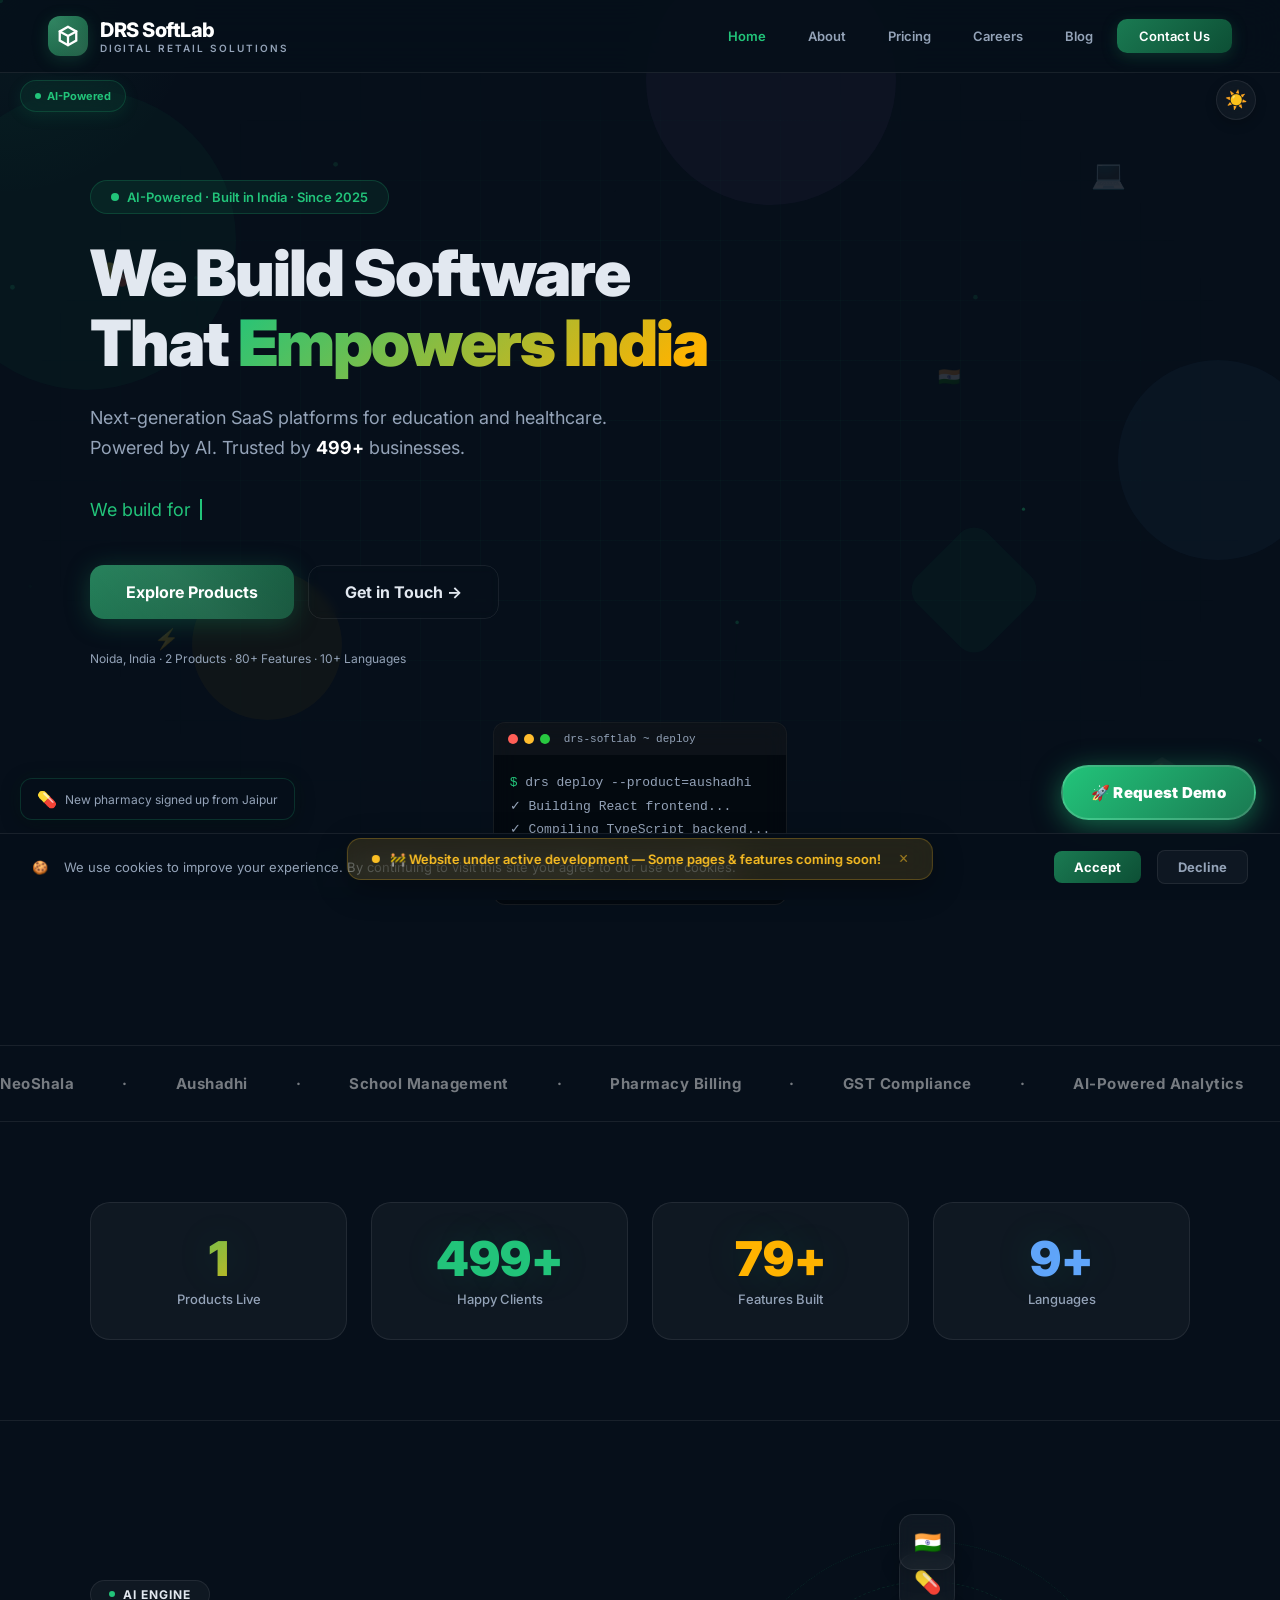
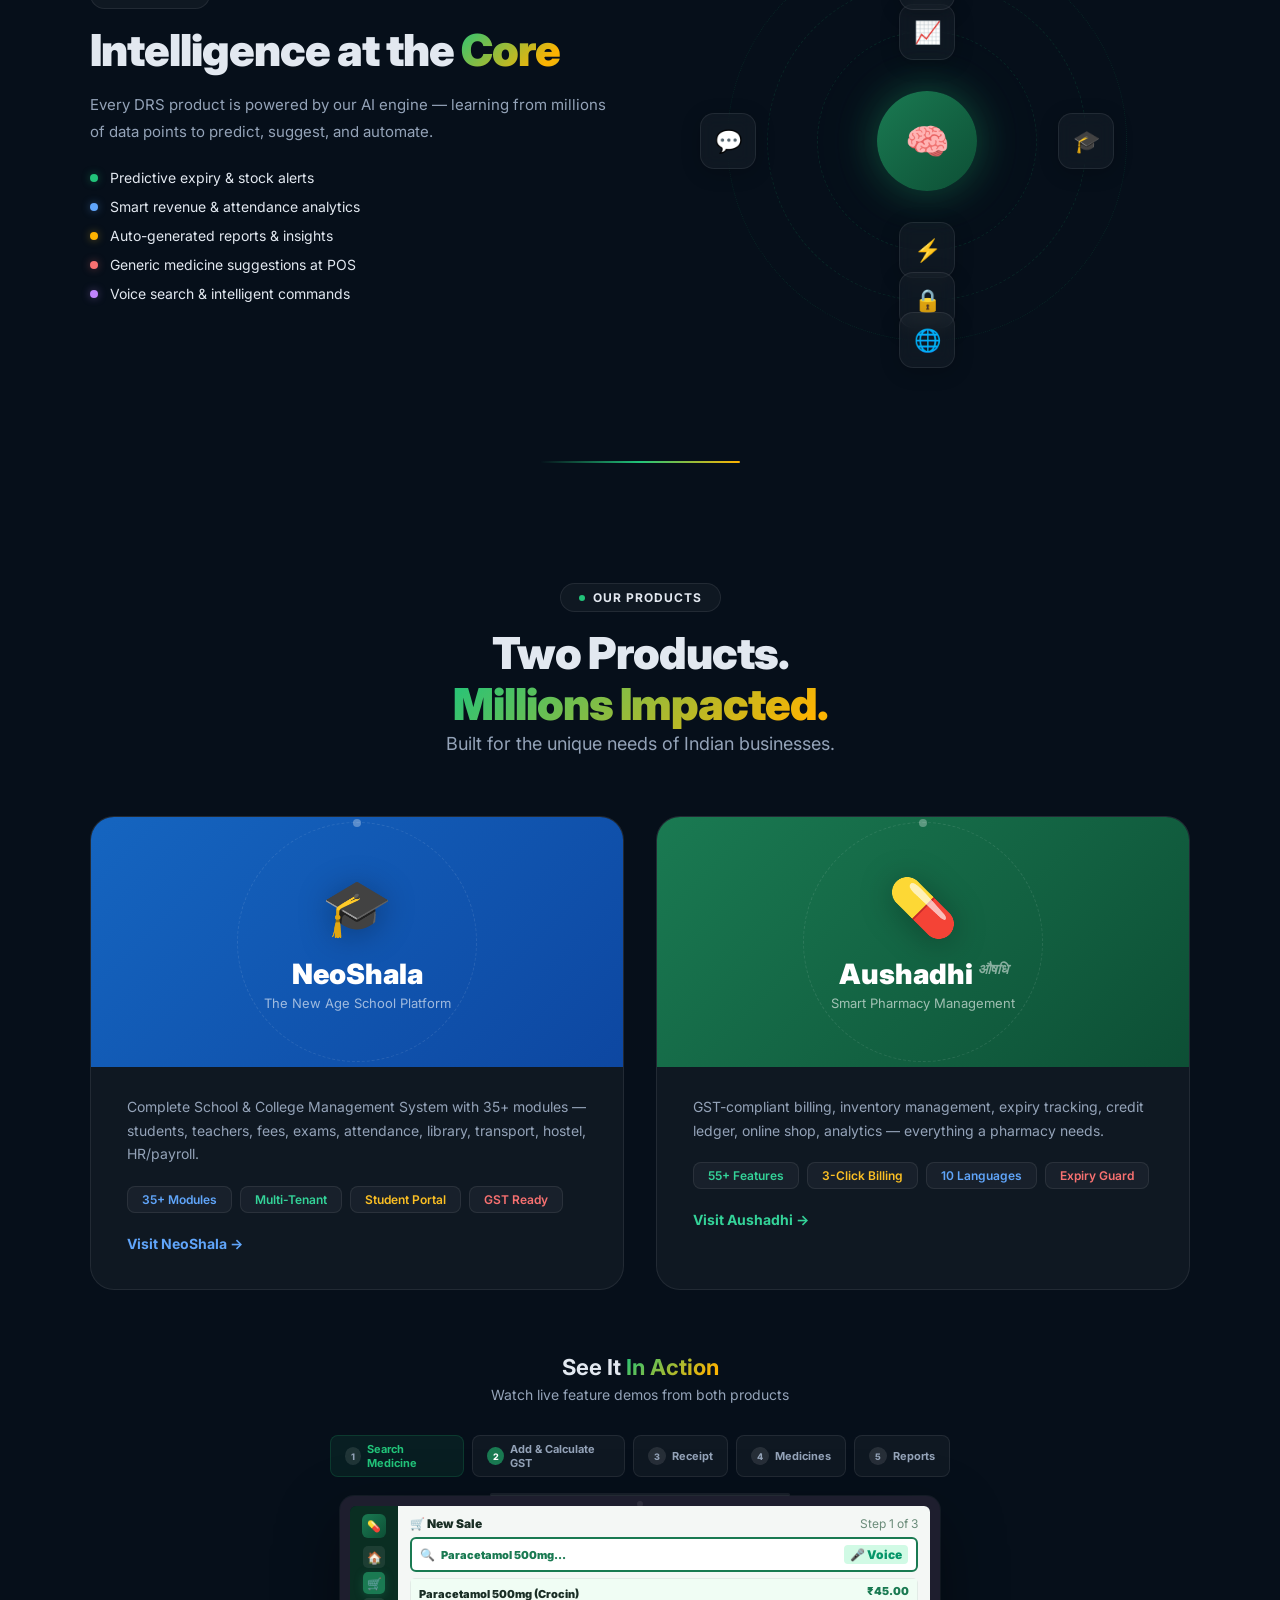
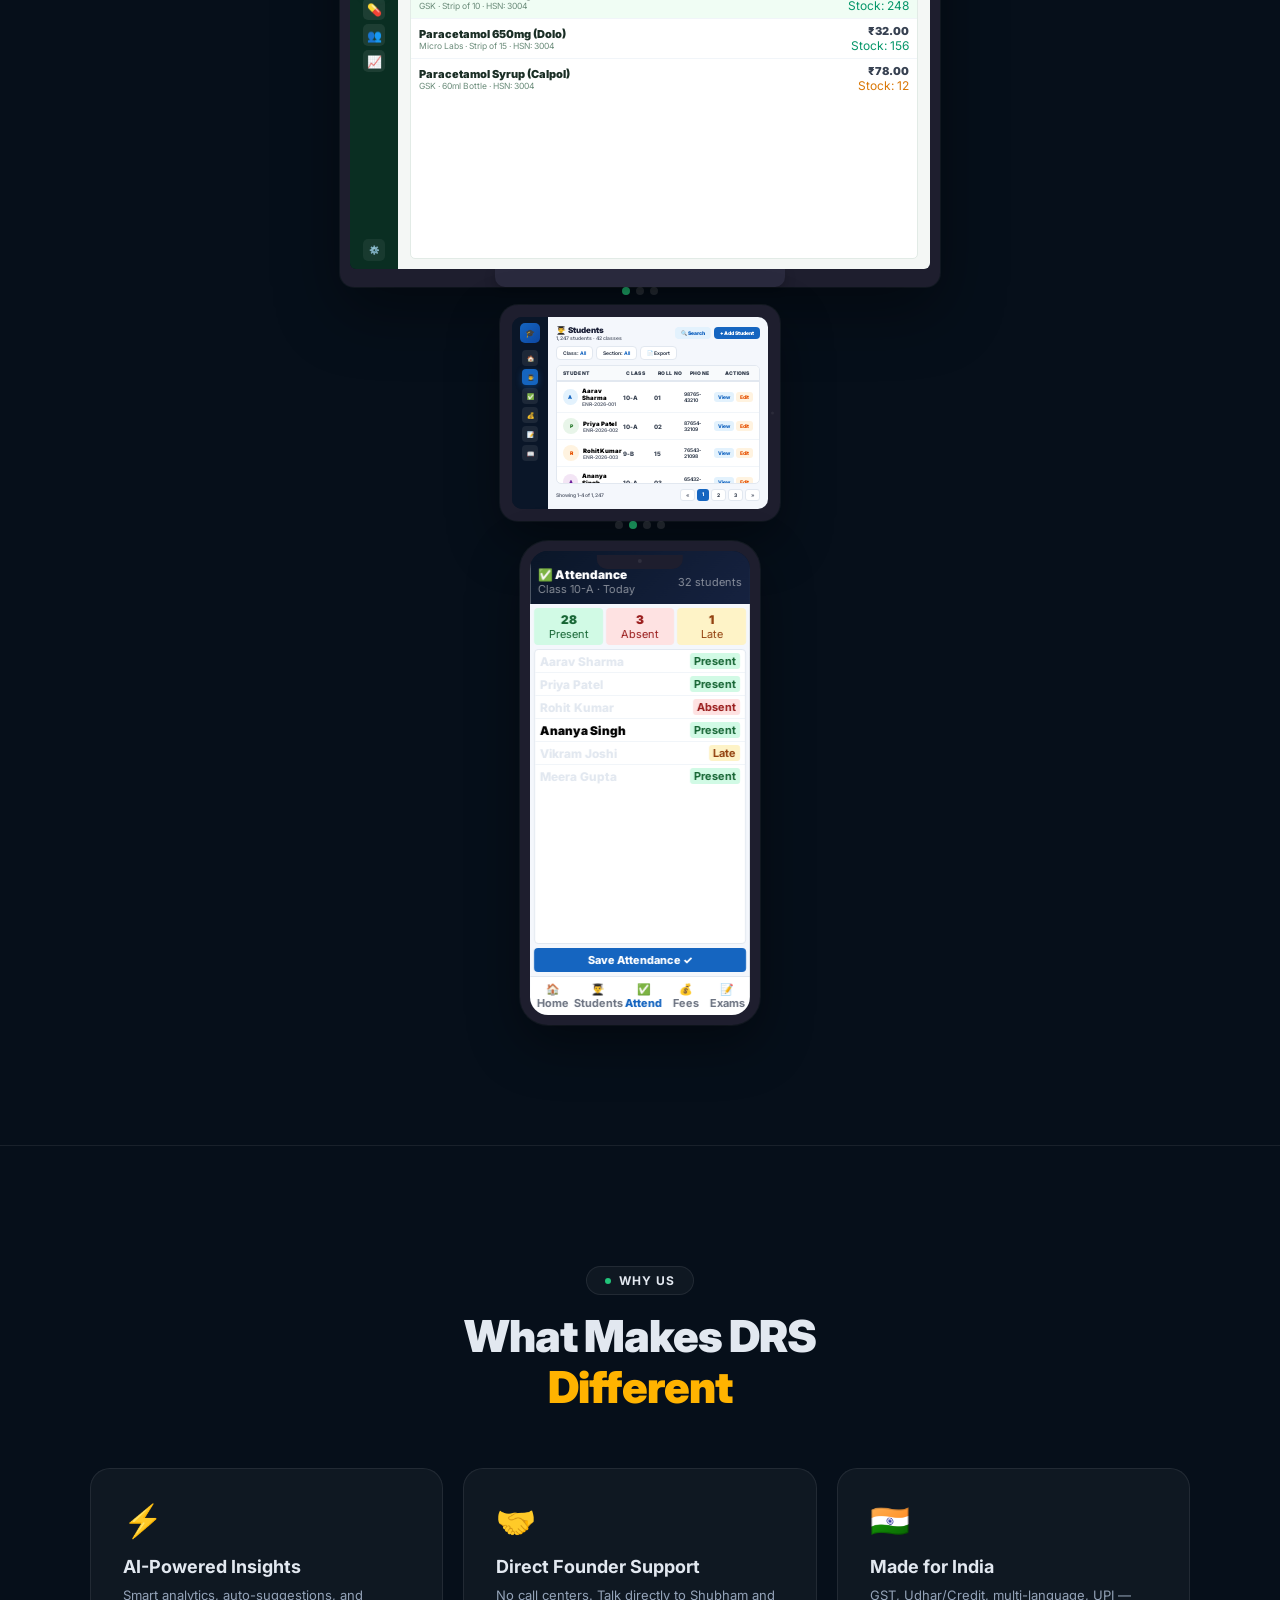
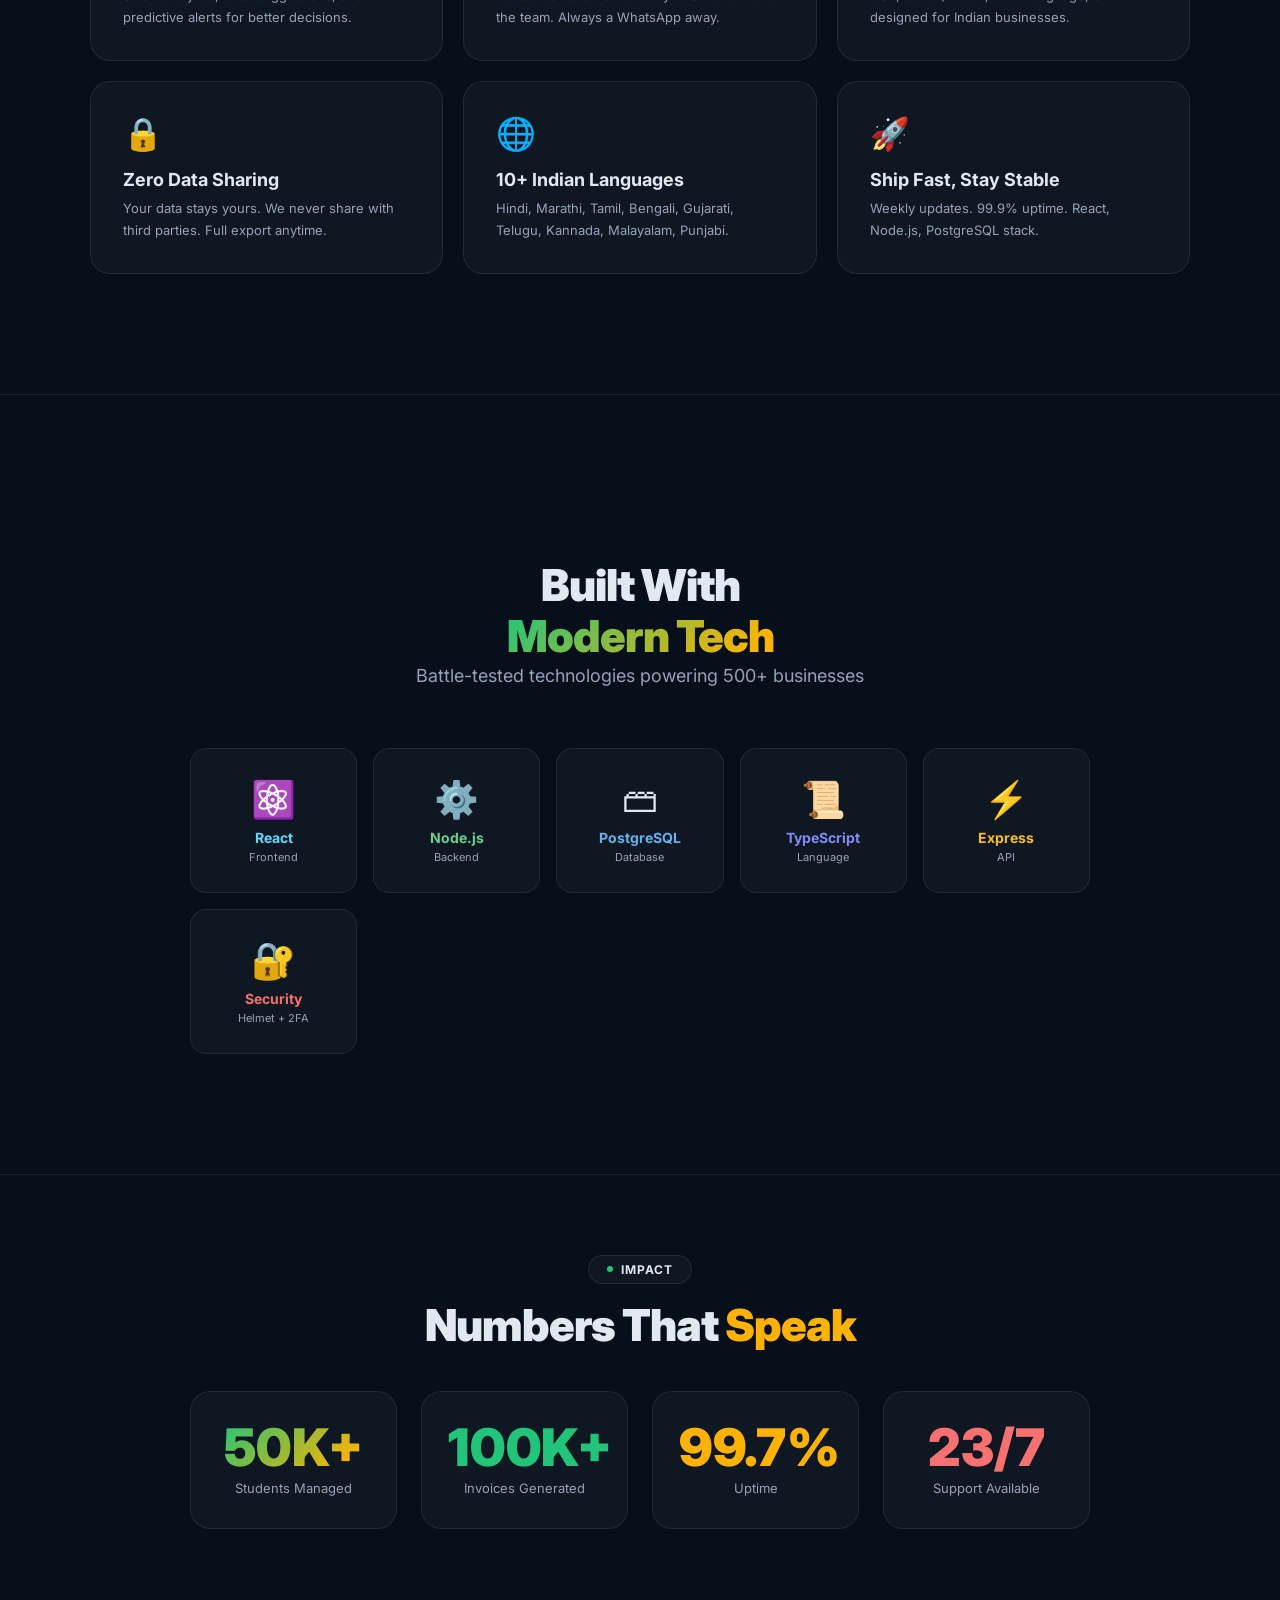
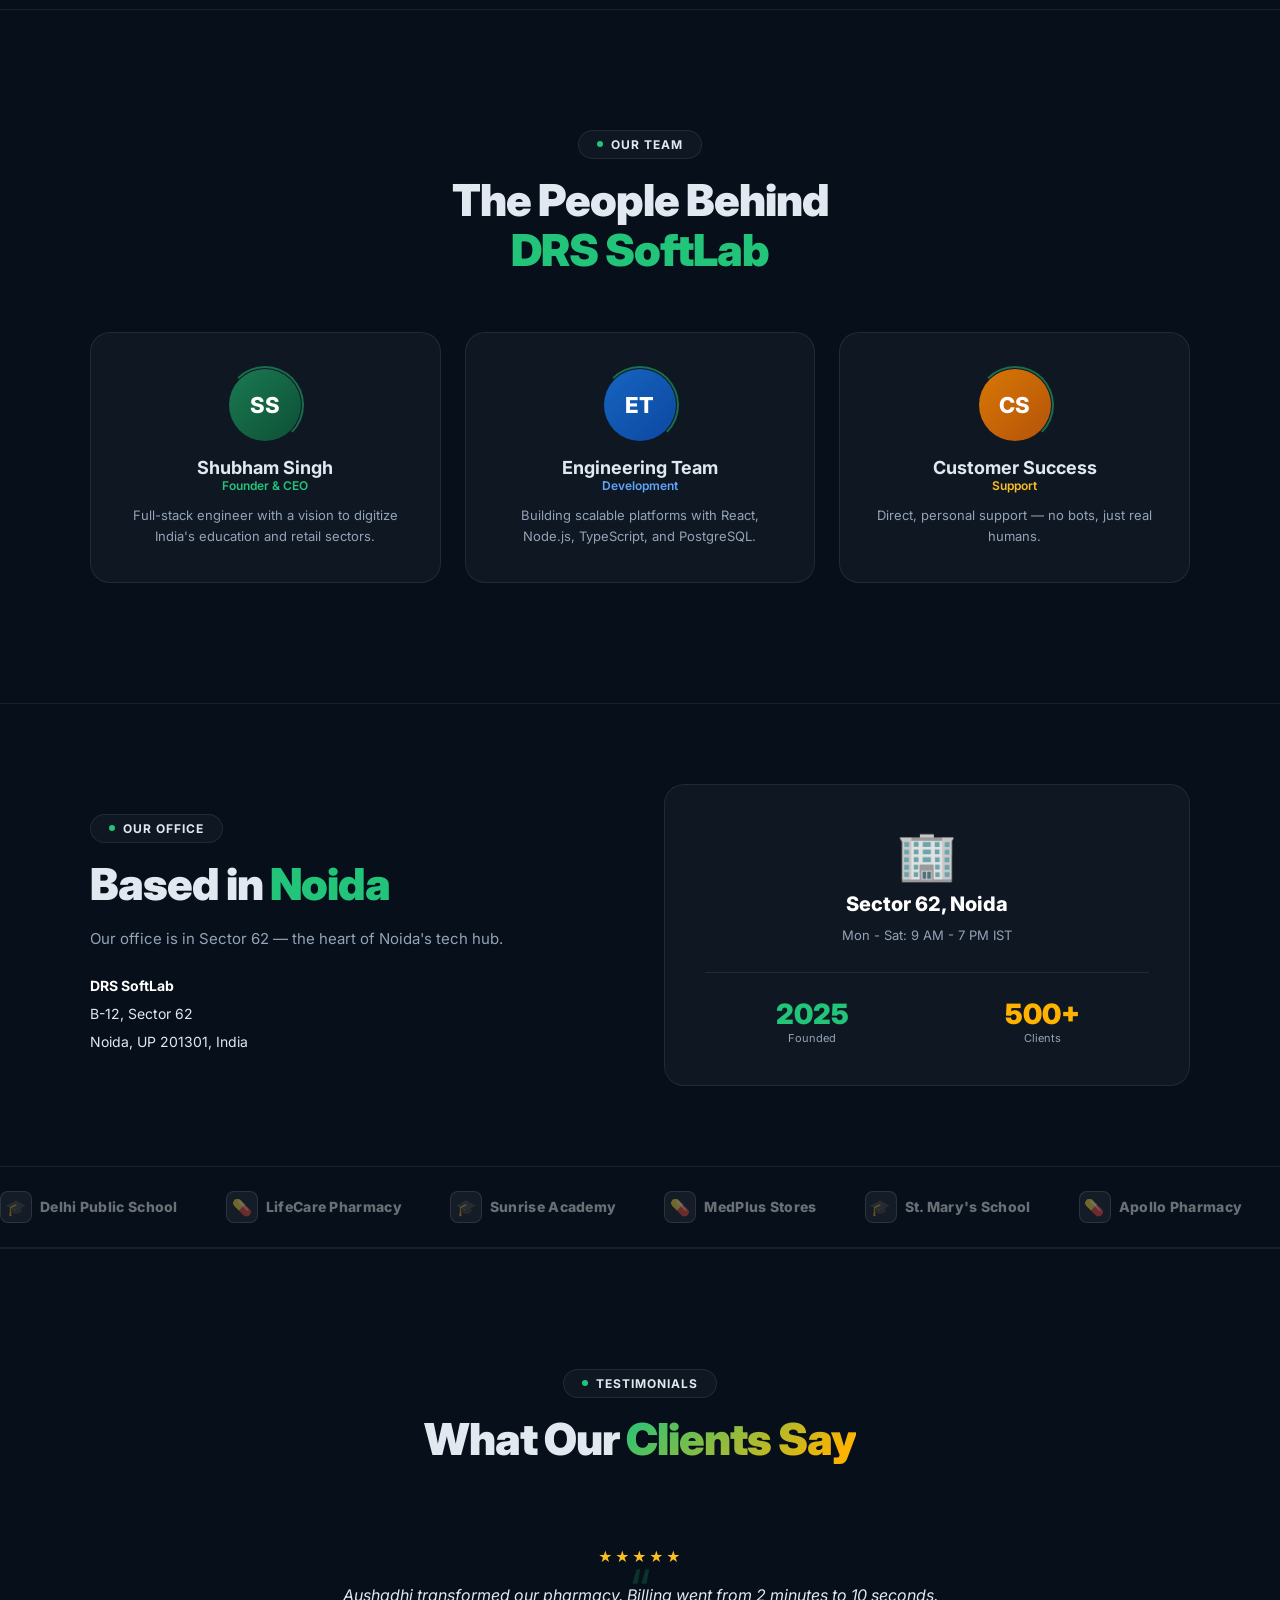
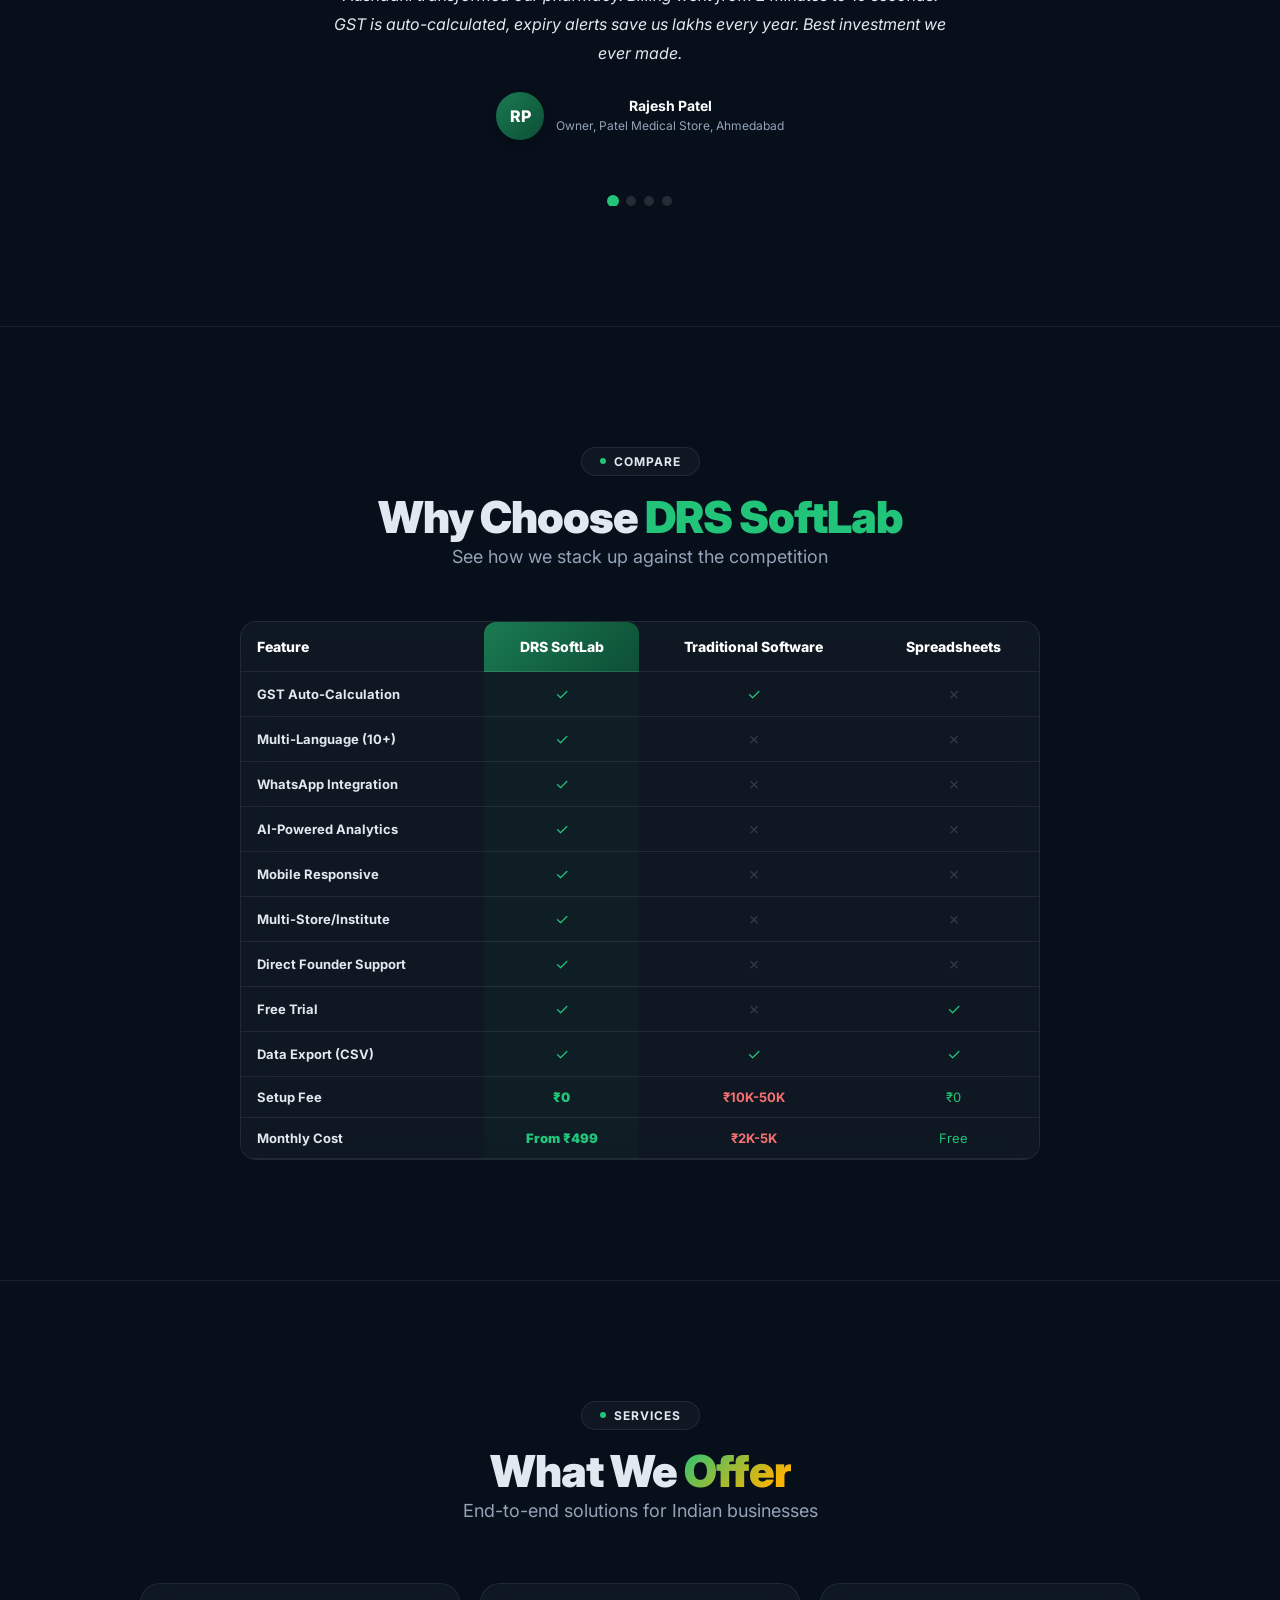
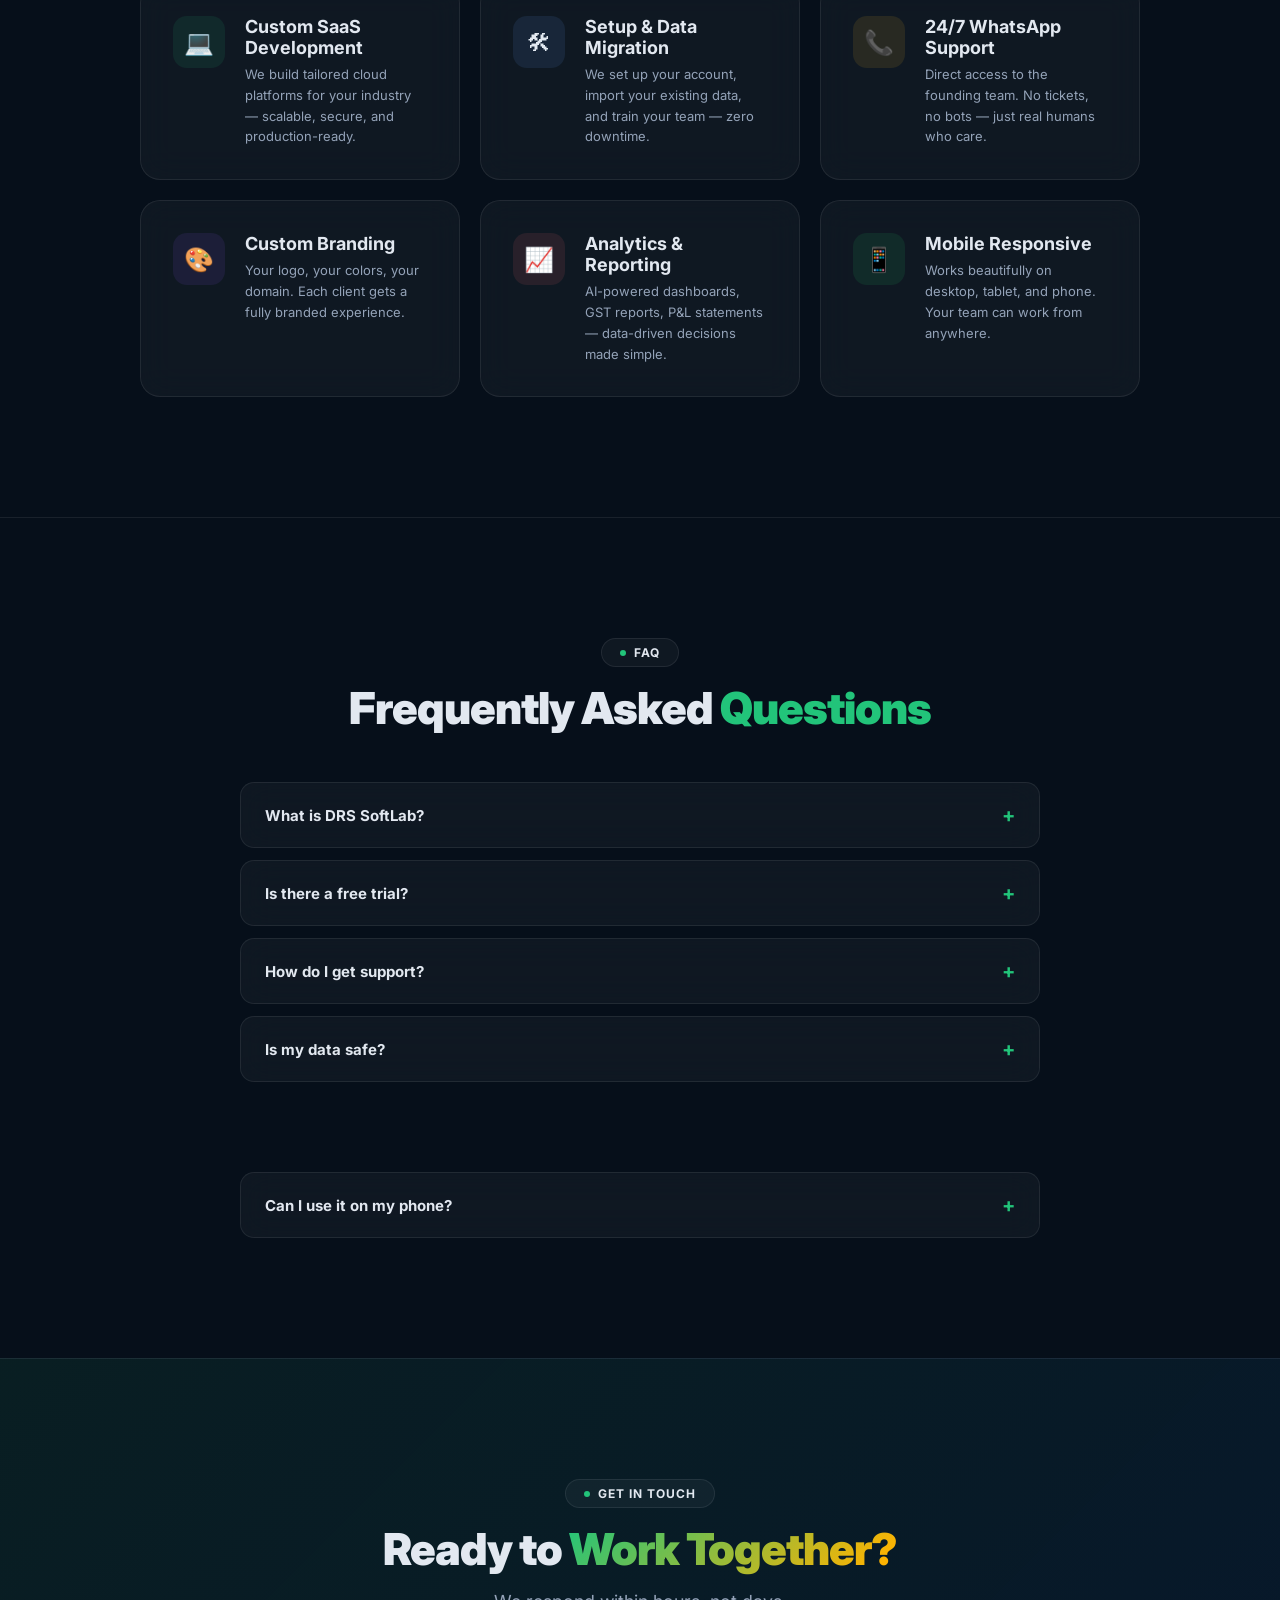
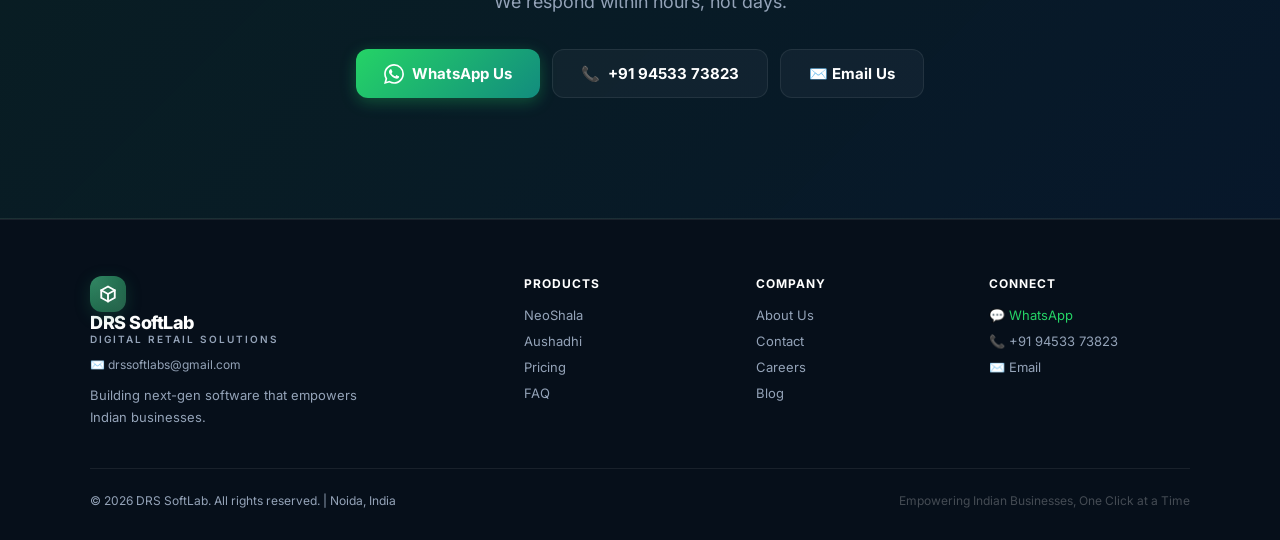
==== commit 18edfe89: "Update emails to drssoftlabs@gmail.com, founded year 2025, blog dates fixed" ====
--- a/index.html
+++ b/index.html
@@ -74,7 +74,7 @@
     <span class="floating-emoji" style="bottom:15%;left:25%;animation-delay:4s;font-size:24px">&#128200;</span>
     <span class="floating-emoji" style="top:35%;right:25%;animation-delay:1.5s;font-size:18px">&#127470;&#127475;</span>
     <div class="container">
-      <div class="ai-badge reveal"><span class="pulse"></span>AI-Powered &middot; Built in India &middot; Since 2026</div>
+      <div class="ai-badge reveal"><span class="pulse"></span>AI-Powered &middot; Built in India &middot; Since 2025</div>
       <h1 class="reveal reveal-d1">We Build Software<br/>That <span class="gradient-text">Empowers India</span></h1>
       <p class="subtitle reveal reveal-d2">
         Next-generation SaaS platforms for education and healthcare. Powered by AI. Trusted by <strong style="color:#fff" data-count="500" data-suffix="+" data-format="">0</strong> businesses.
@@ -965,7 +965,7 @@
           <div style="font-size:20px;font-weight:800;color:#fff;margin-bottom:8px">Sector 62, Noida</div>
           <div style="font-size:13px;color:var(--text-muted);line-height:1.8">Mon - Sat: 9 AM - 7 PM IST</div>
           <div style="border-top:1px solid var(--border);margin-top:24px;padding-top:24px;display:grid;grid-template-columns:1fr 1fr;gap:16px">
-            <div><div style="font-size:28px;font-weight:900;color:var(--primary-light)">2026</div><div style="font-size:11px;color:var(--text-muted)">Founded</div></div>
+            <div><div style="font-size:28px;font-weight:900;color:var(--primary-light)">2025</div><div style="font-size:11px;color:var(--text-muted)">Founded</div></div>
             <div><div style="font-size:28px;font-weight:900;color:var(--gold)">500+</div><div style="font-size:11px;color:var(--text-muted)">Clients</div></div>
           </div>
         </div>
@@ -1142,7 +1142,7 @@
         </details>
         <details class="glass reveal reveal-d2" style="padding:20px 24px;border-radius:14px;cursor:pointer;transition:all 0.3s" onmouseenter="this.style.borderColor='rgba(34,196,122,0.2)'" onmouseleave="this.style.borderColor='var(--glass-border)'">
           <summary style="font-weight:700;font-size:15px;list-style:none;display:flex;justify-content:space-between;align-items:center">How do I get support? <span style="color:var(--primary-light);font-size:20px">+</span></summary>
-          <p style="color:var(--text-muted);font-size:14px;line-height:1.7;margin-top:12px">Direct WhatsApp support from the founding team! No tickets, no bots. Call us at +91 94533 73823 or email shubhamsingh4274@gmail.com. We respond within hours.</p>
+          <p style="color:var(--text-muted);font-size:14px;line-height:1.7;margin-top:12px">Direct WhatsApp support from the founding team! No tickets, no bots. Call us at +91 94533 73823 or email drssoftlabs@gmail.com. We respond within hours.</p>
         </details>
         <details class="glass reveal" style="padding:20px 24px;border-radius:14px;cursor:pointer;transition:all 0.3s" onmouseenter="this.style.borderColor='rgba(34,196,122,0.2)'" onmouseleave="this.style.borderColor='var(--glass-border)'">
           <summary style="font-weight:700;font-size:15px;list-style:none;display:flex;justify-content:space-between;align-items:center">Is my data safe? <span style="color:var(--primary-light);font-size:20px">+</span></summary>
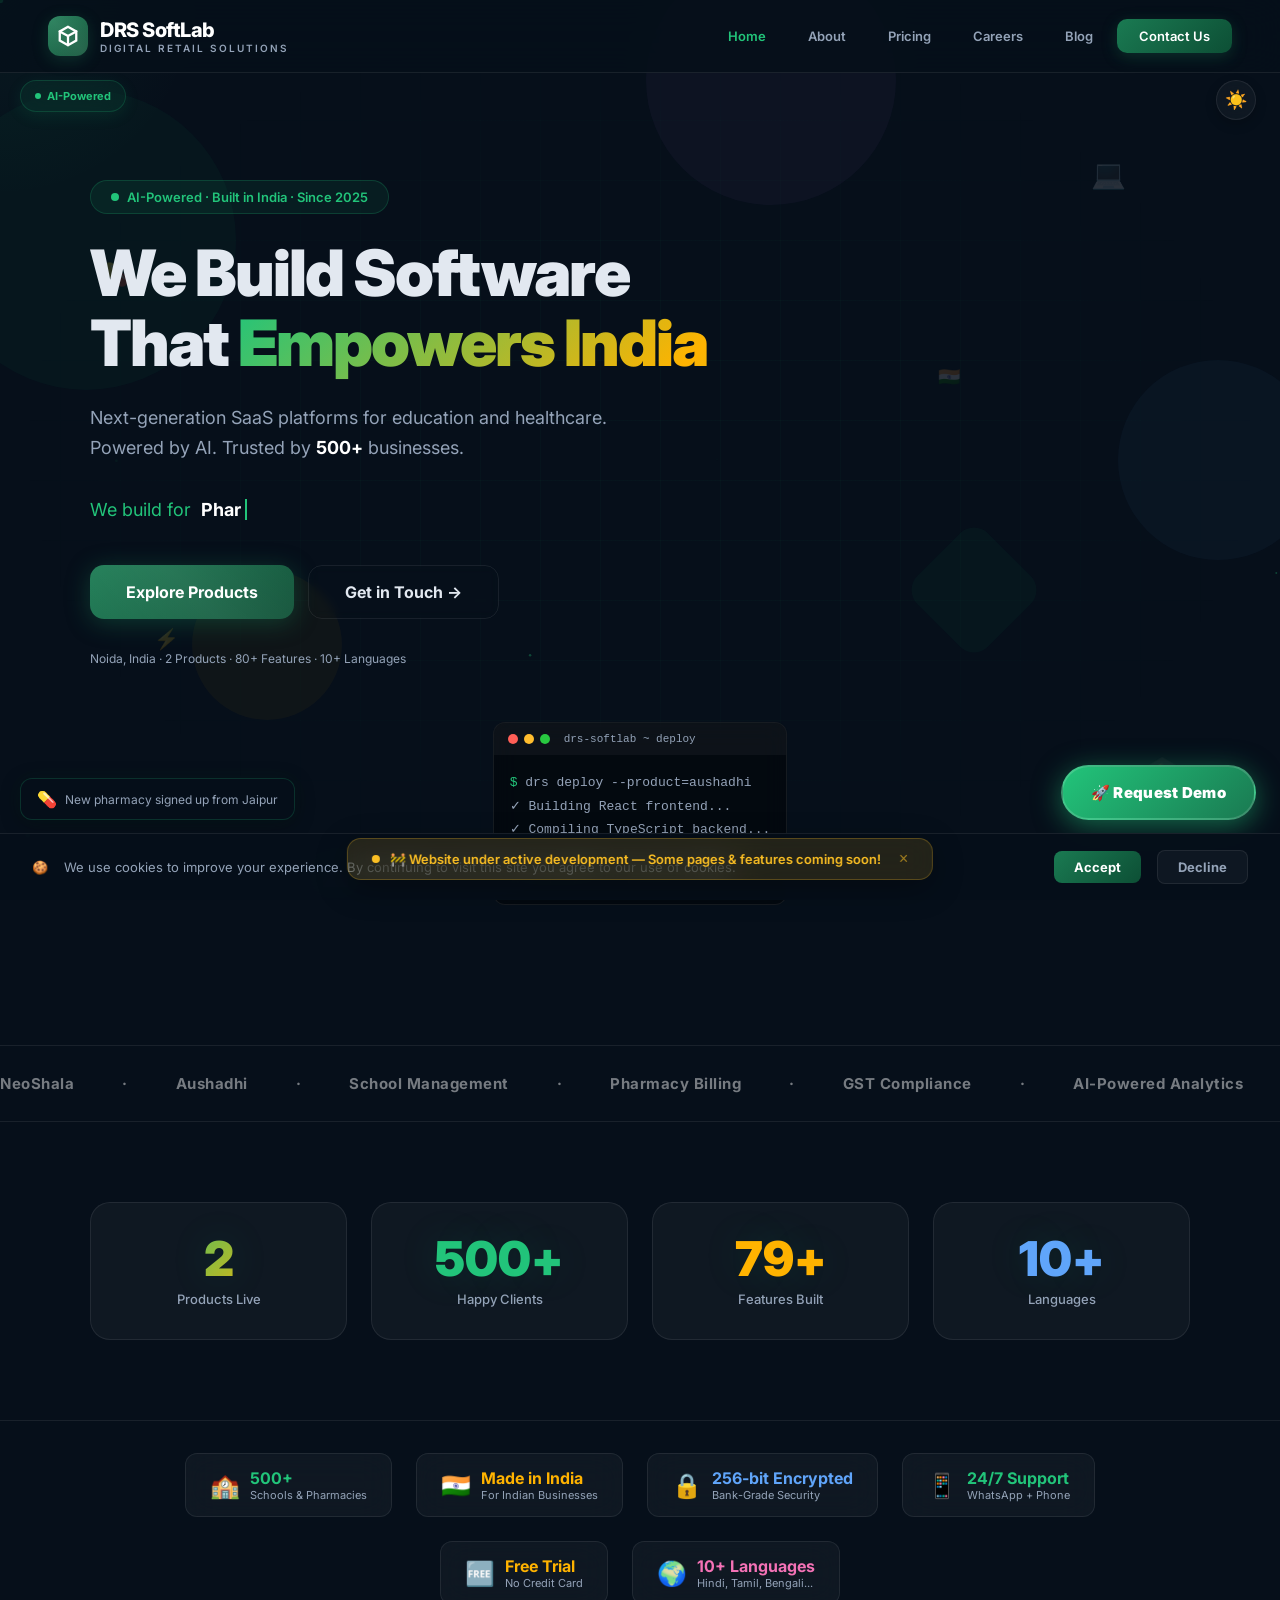
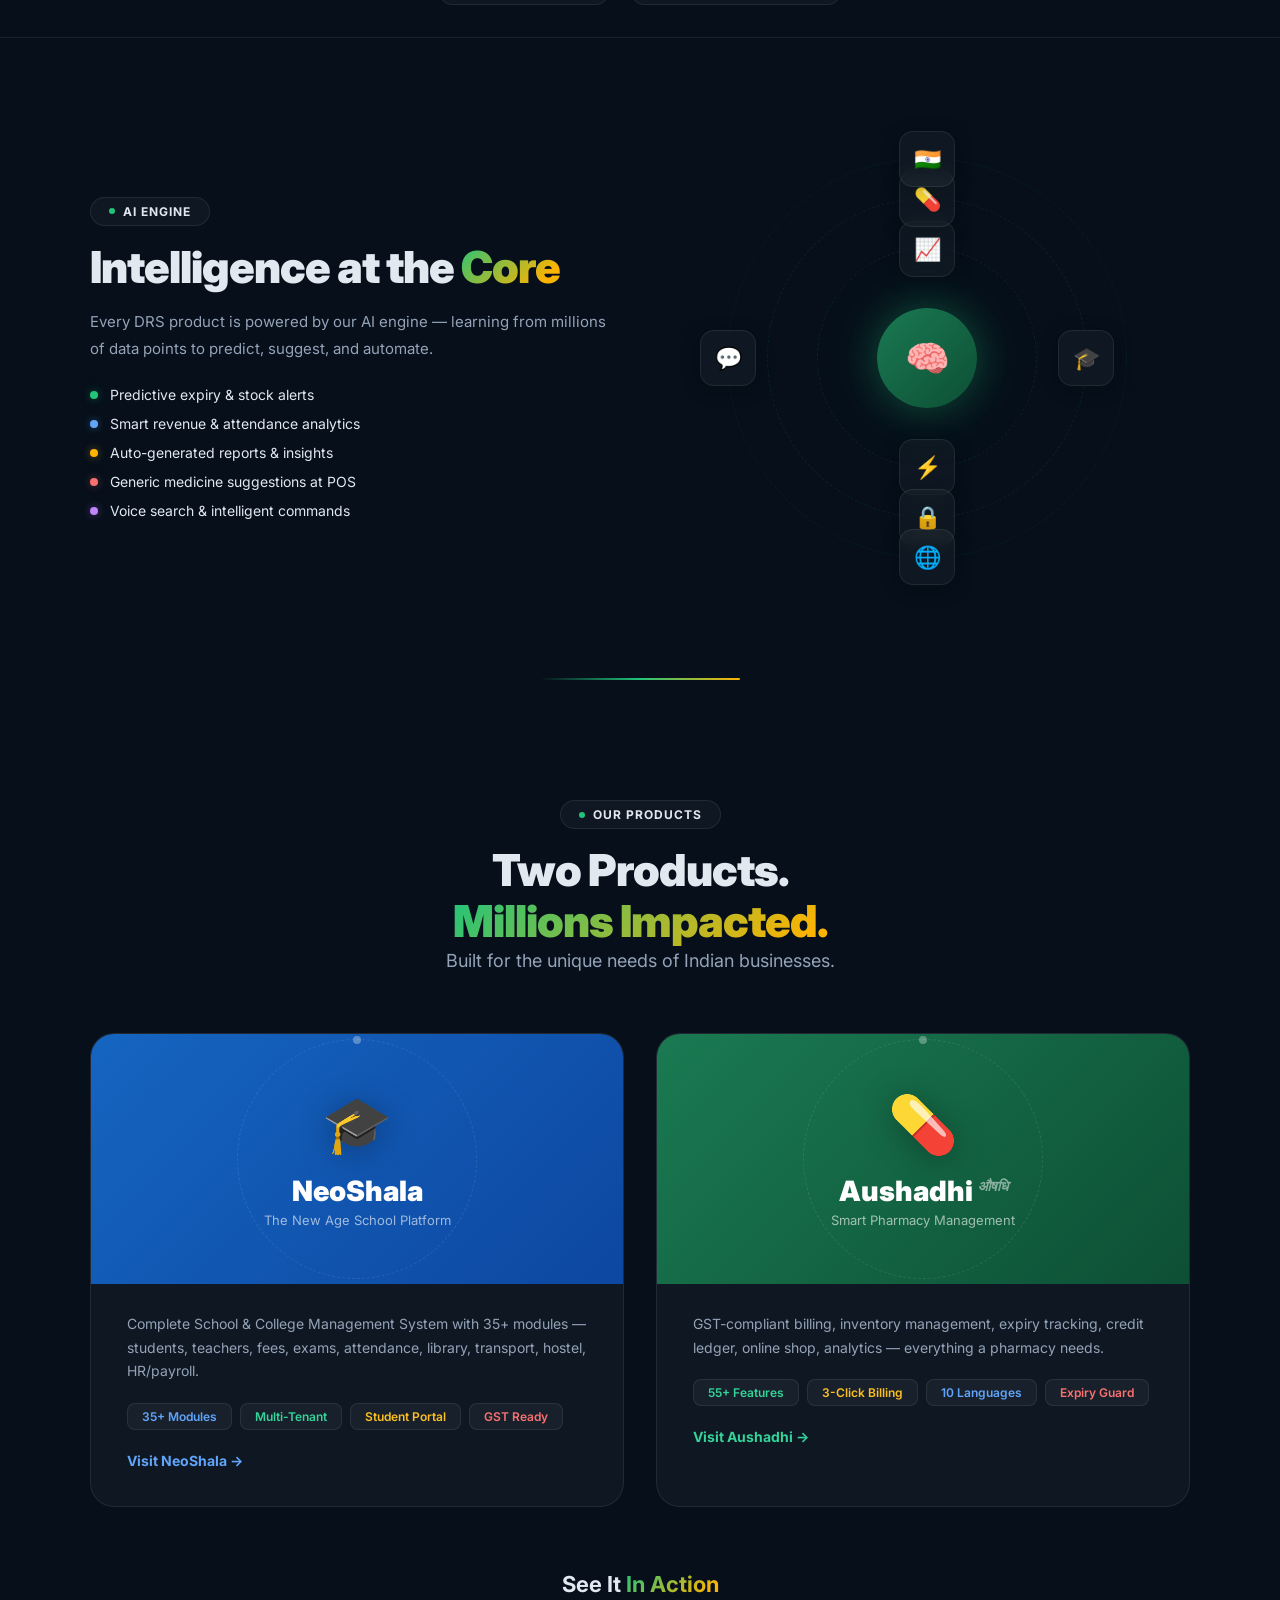
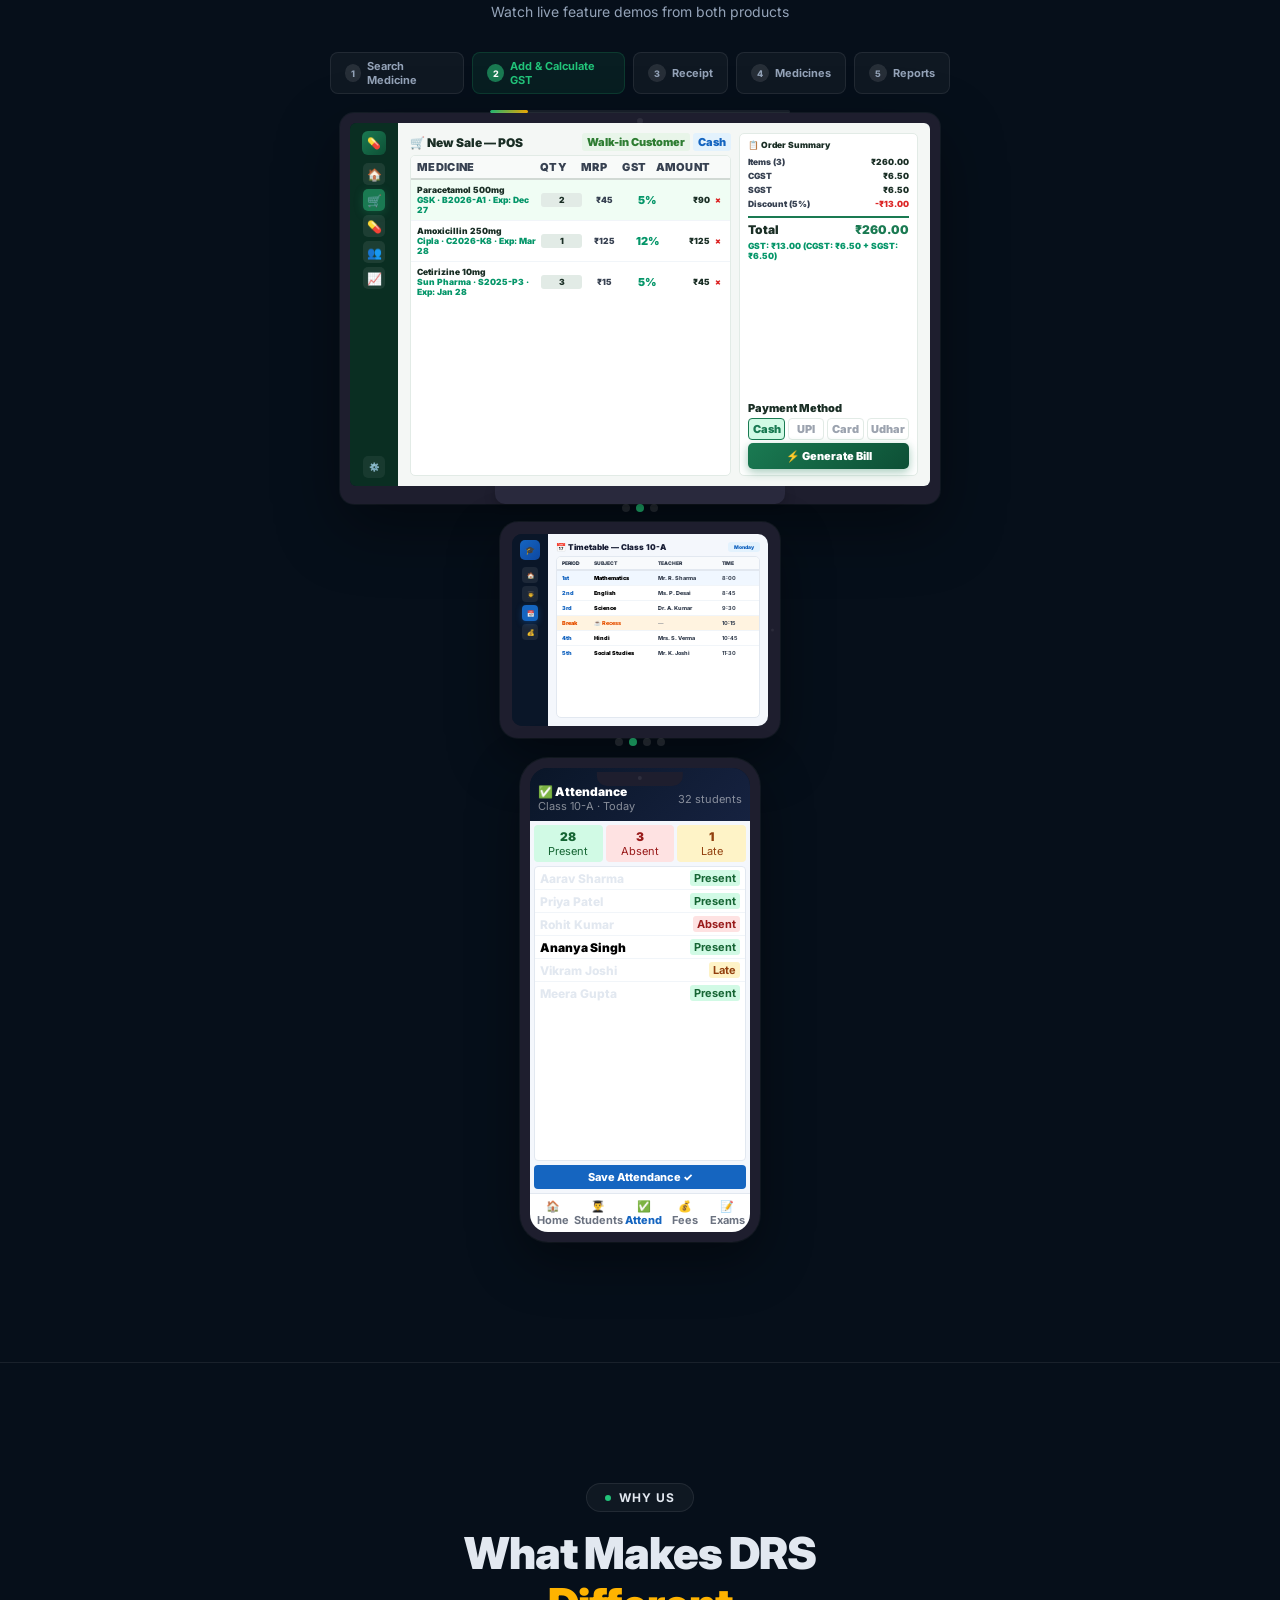
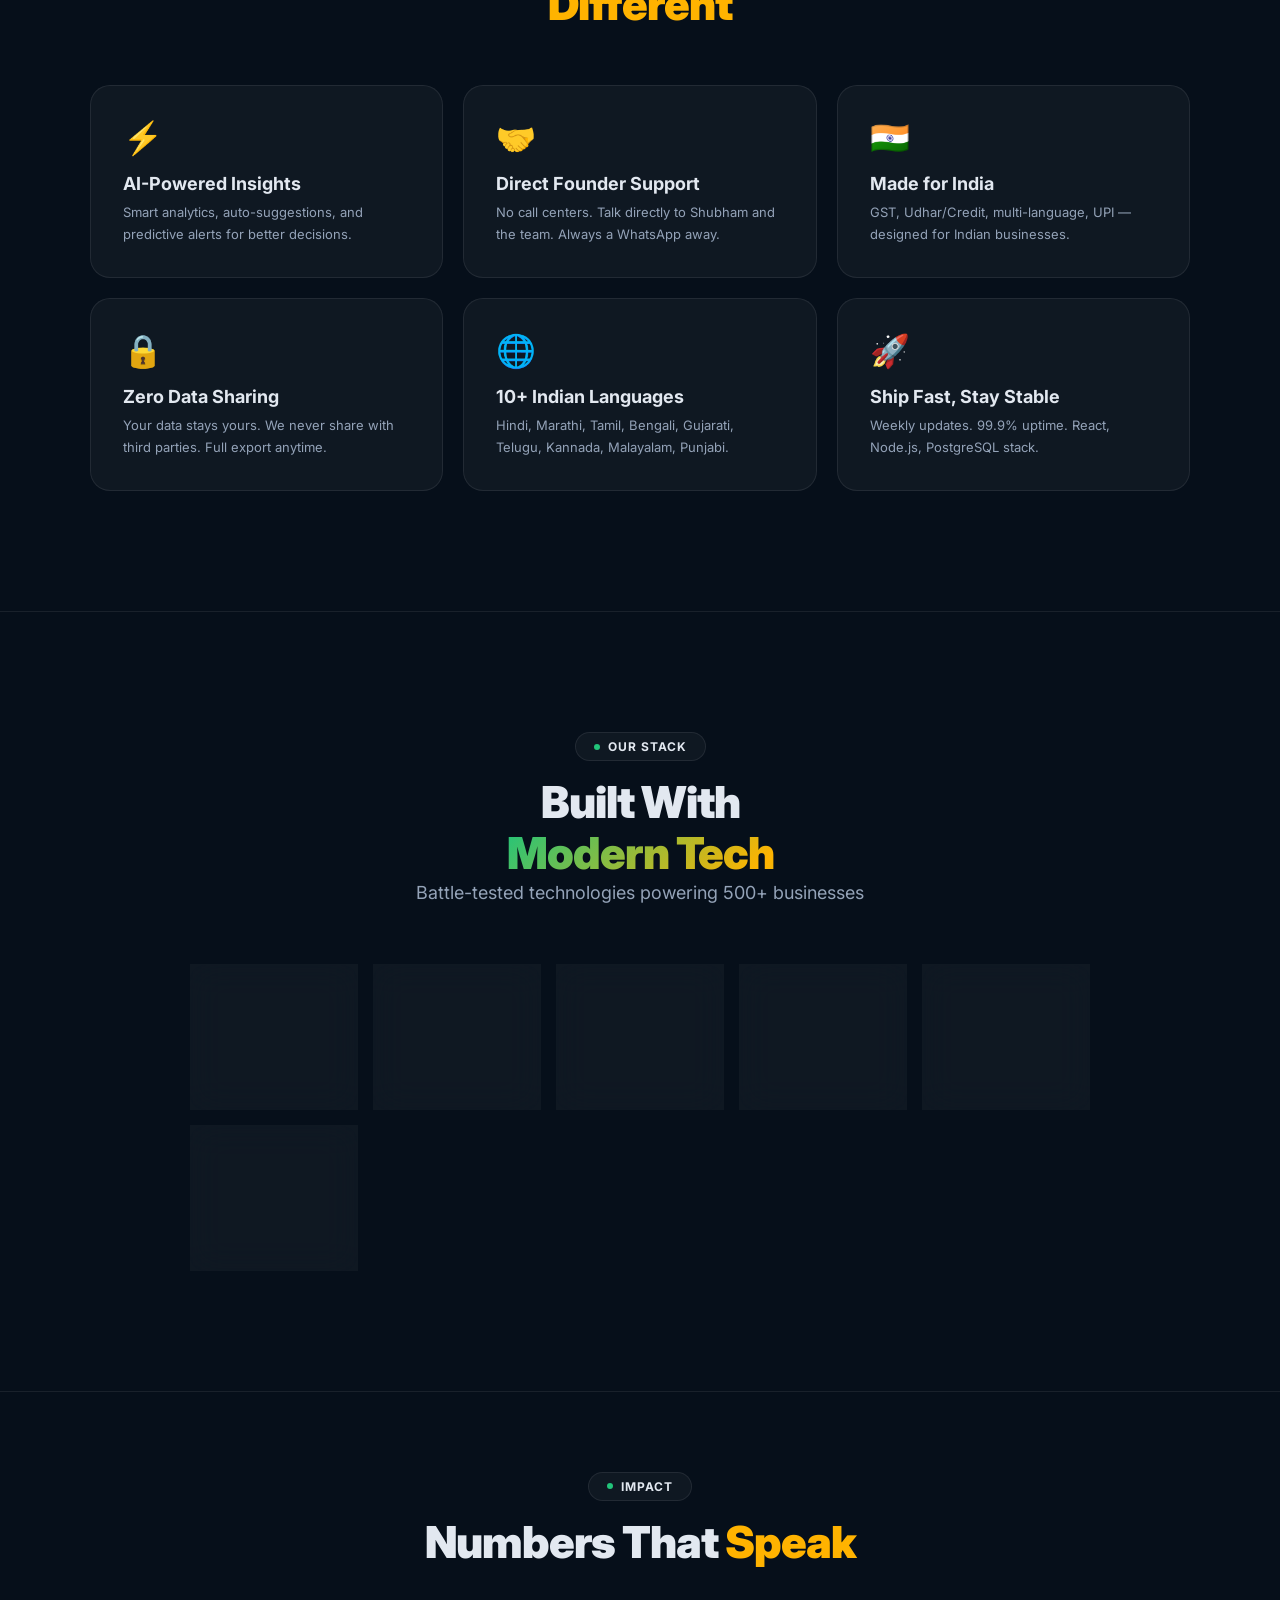
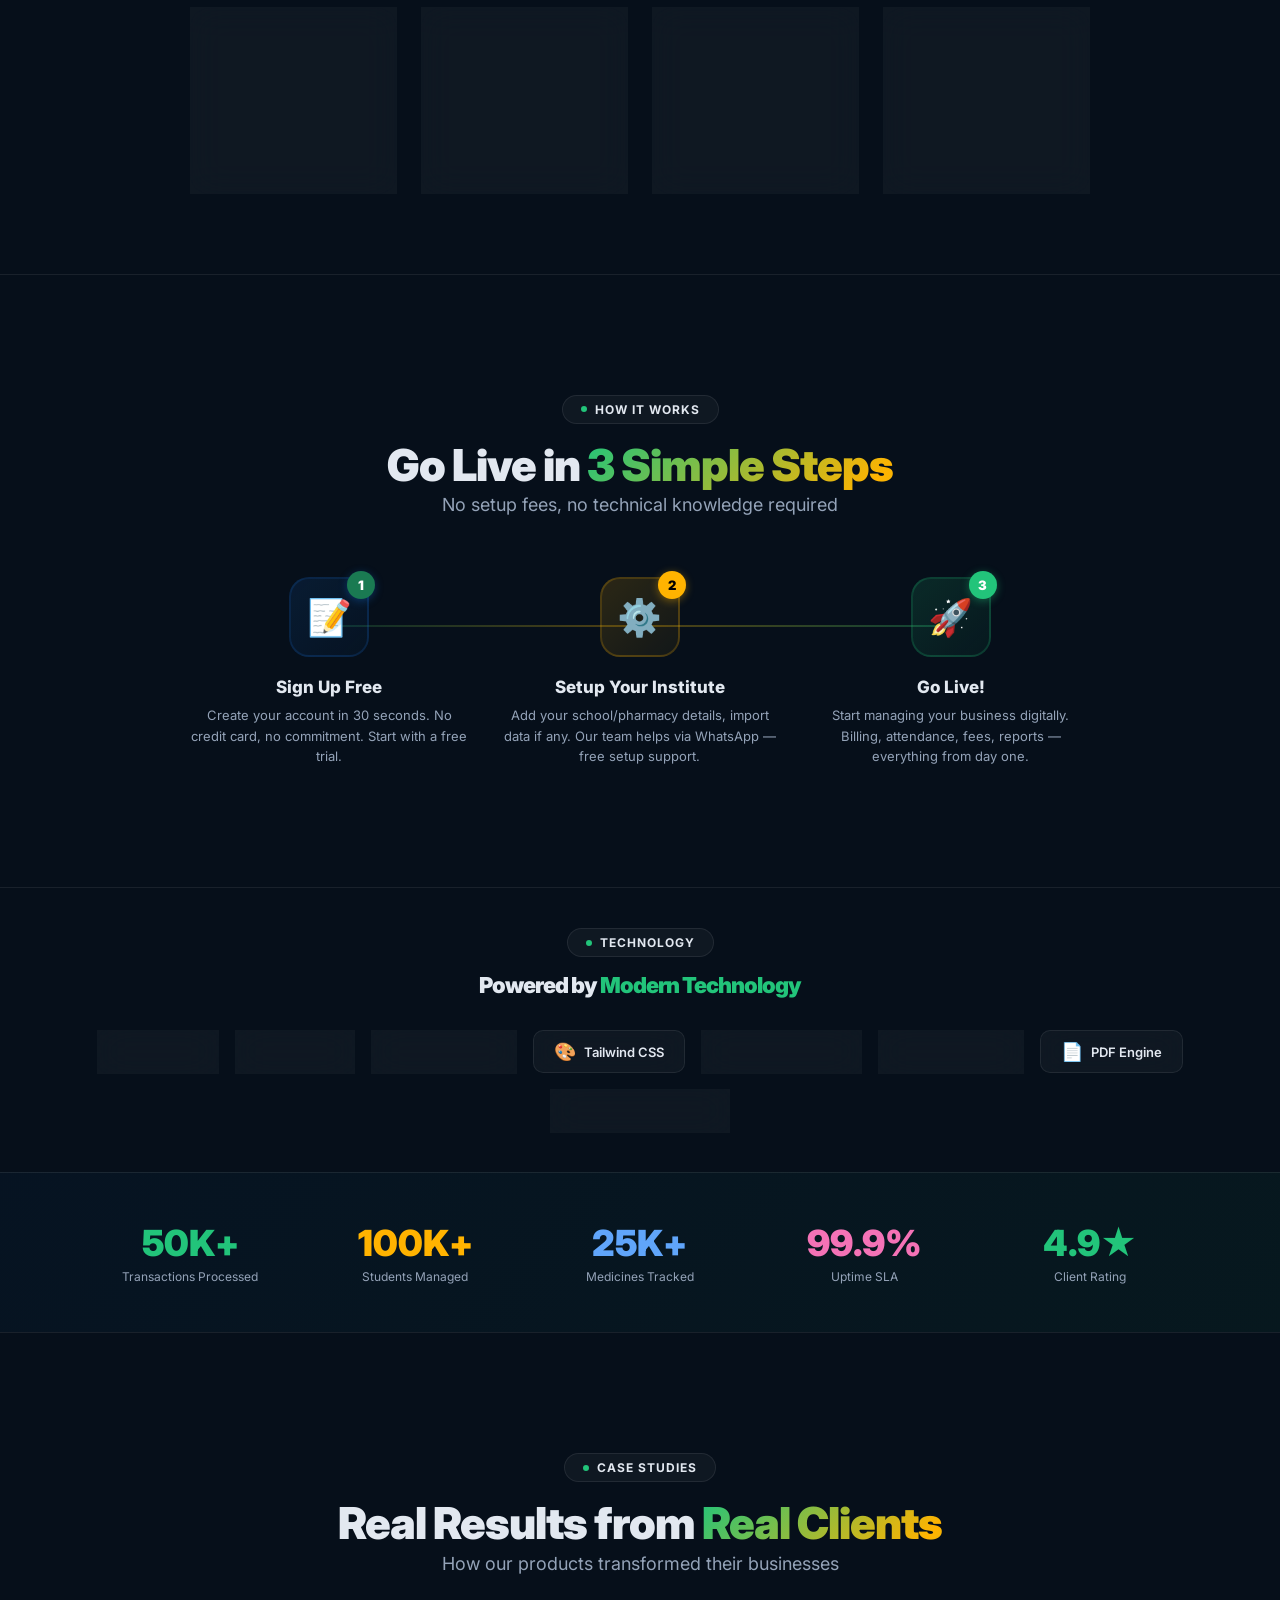
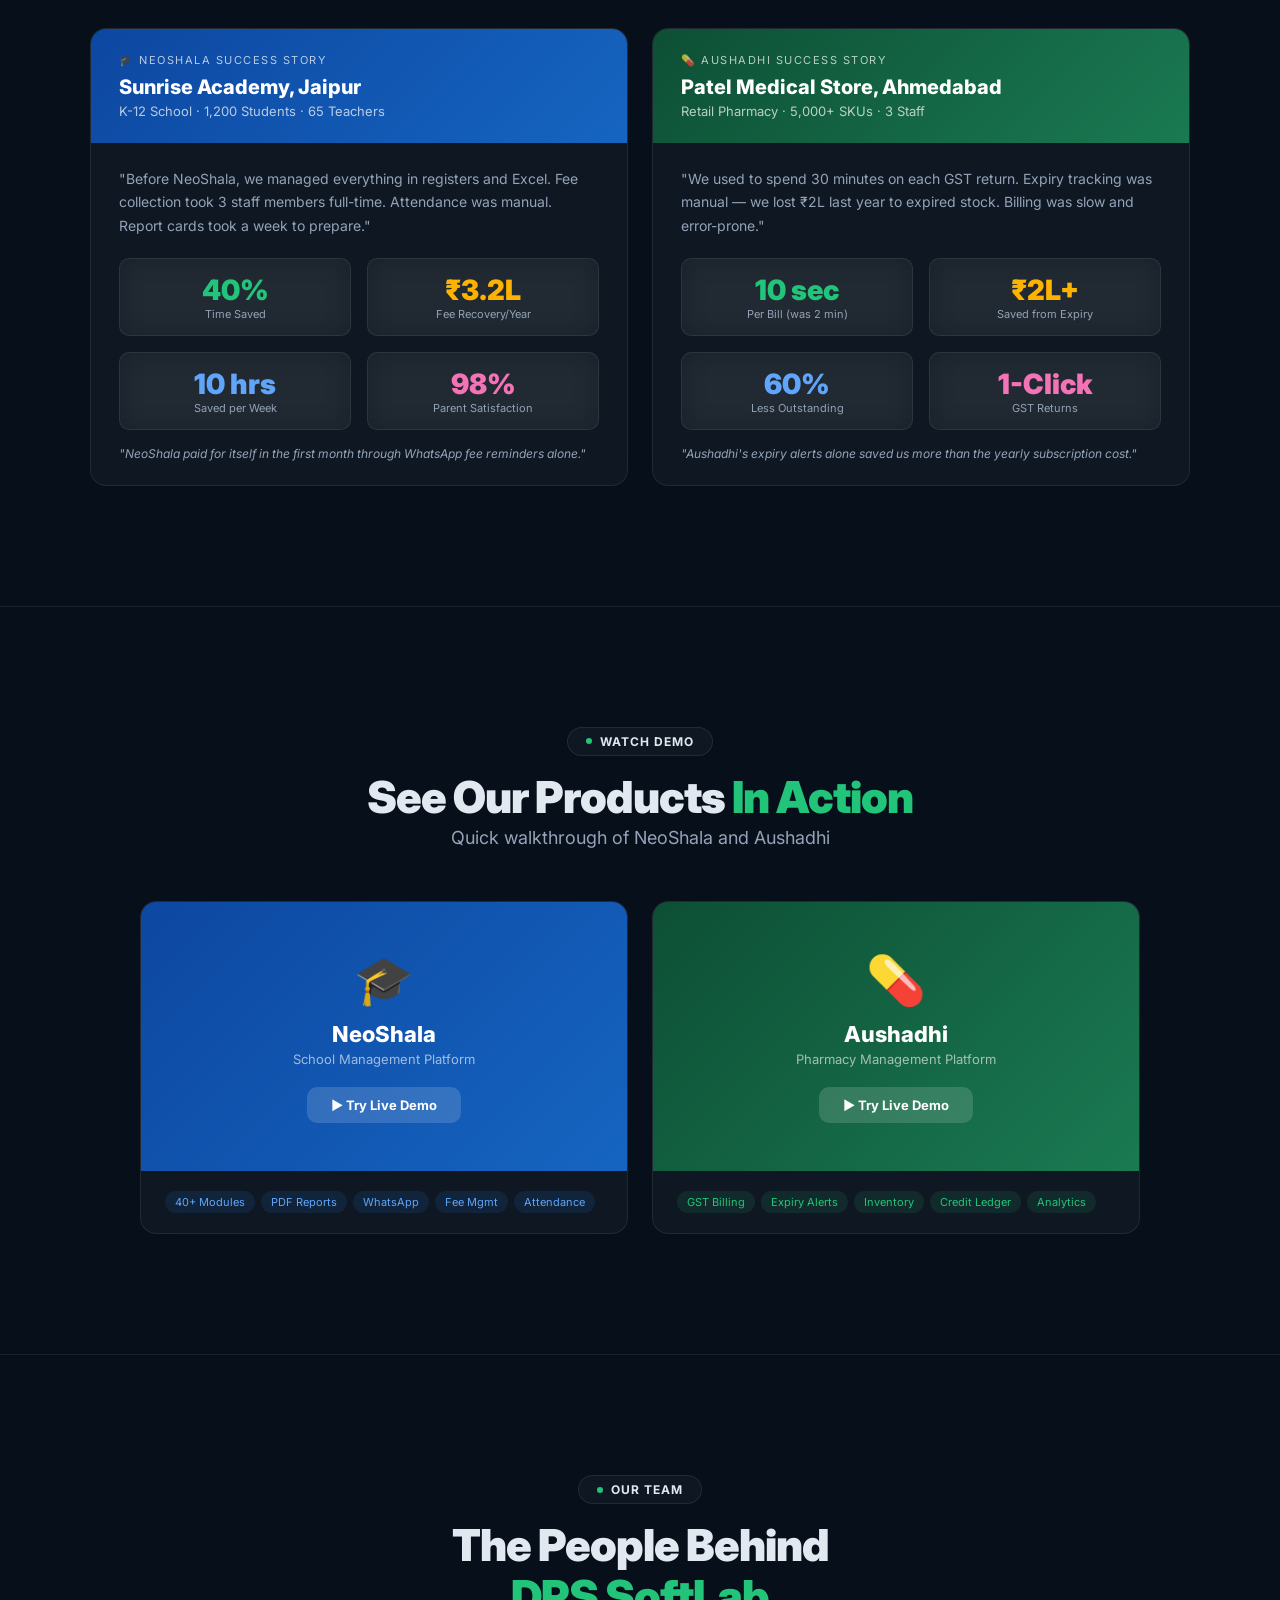
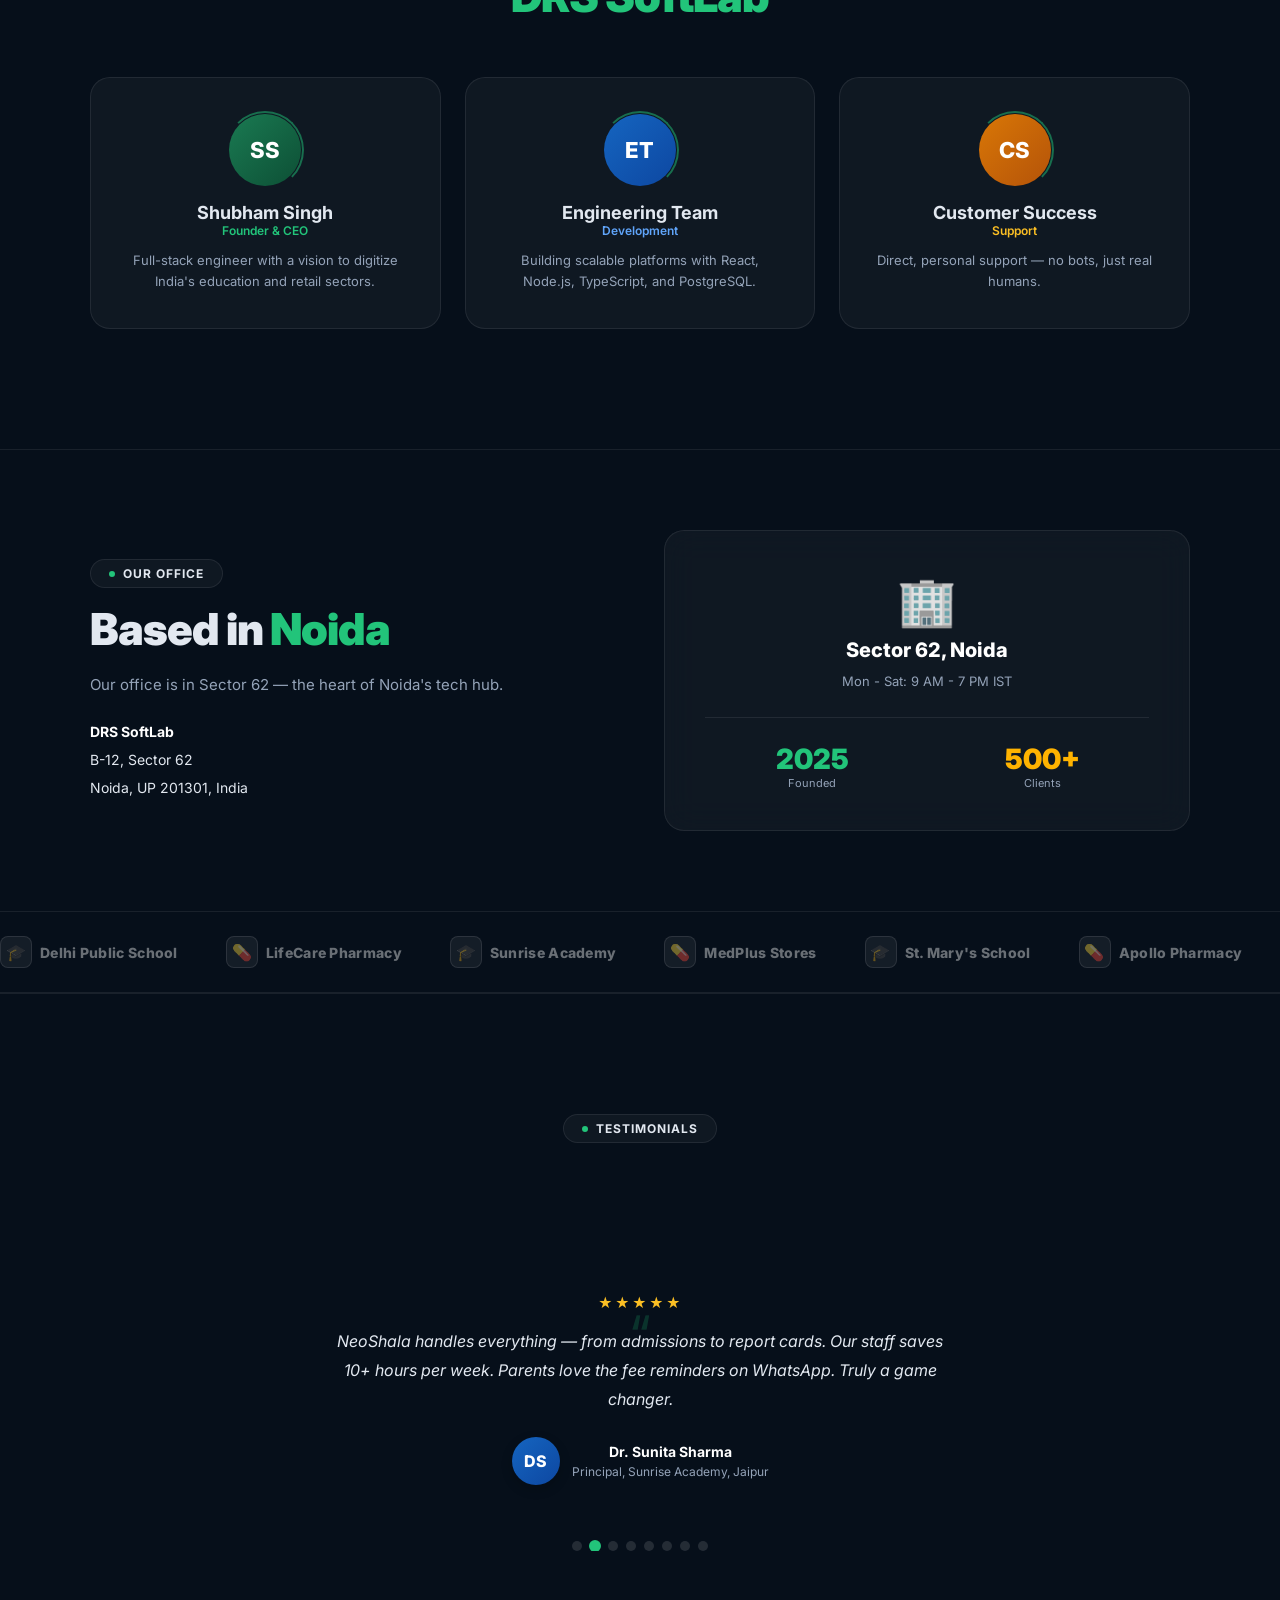
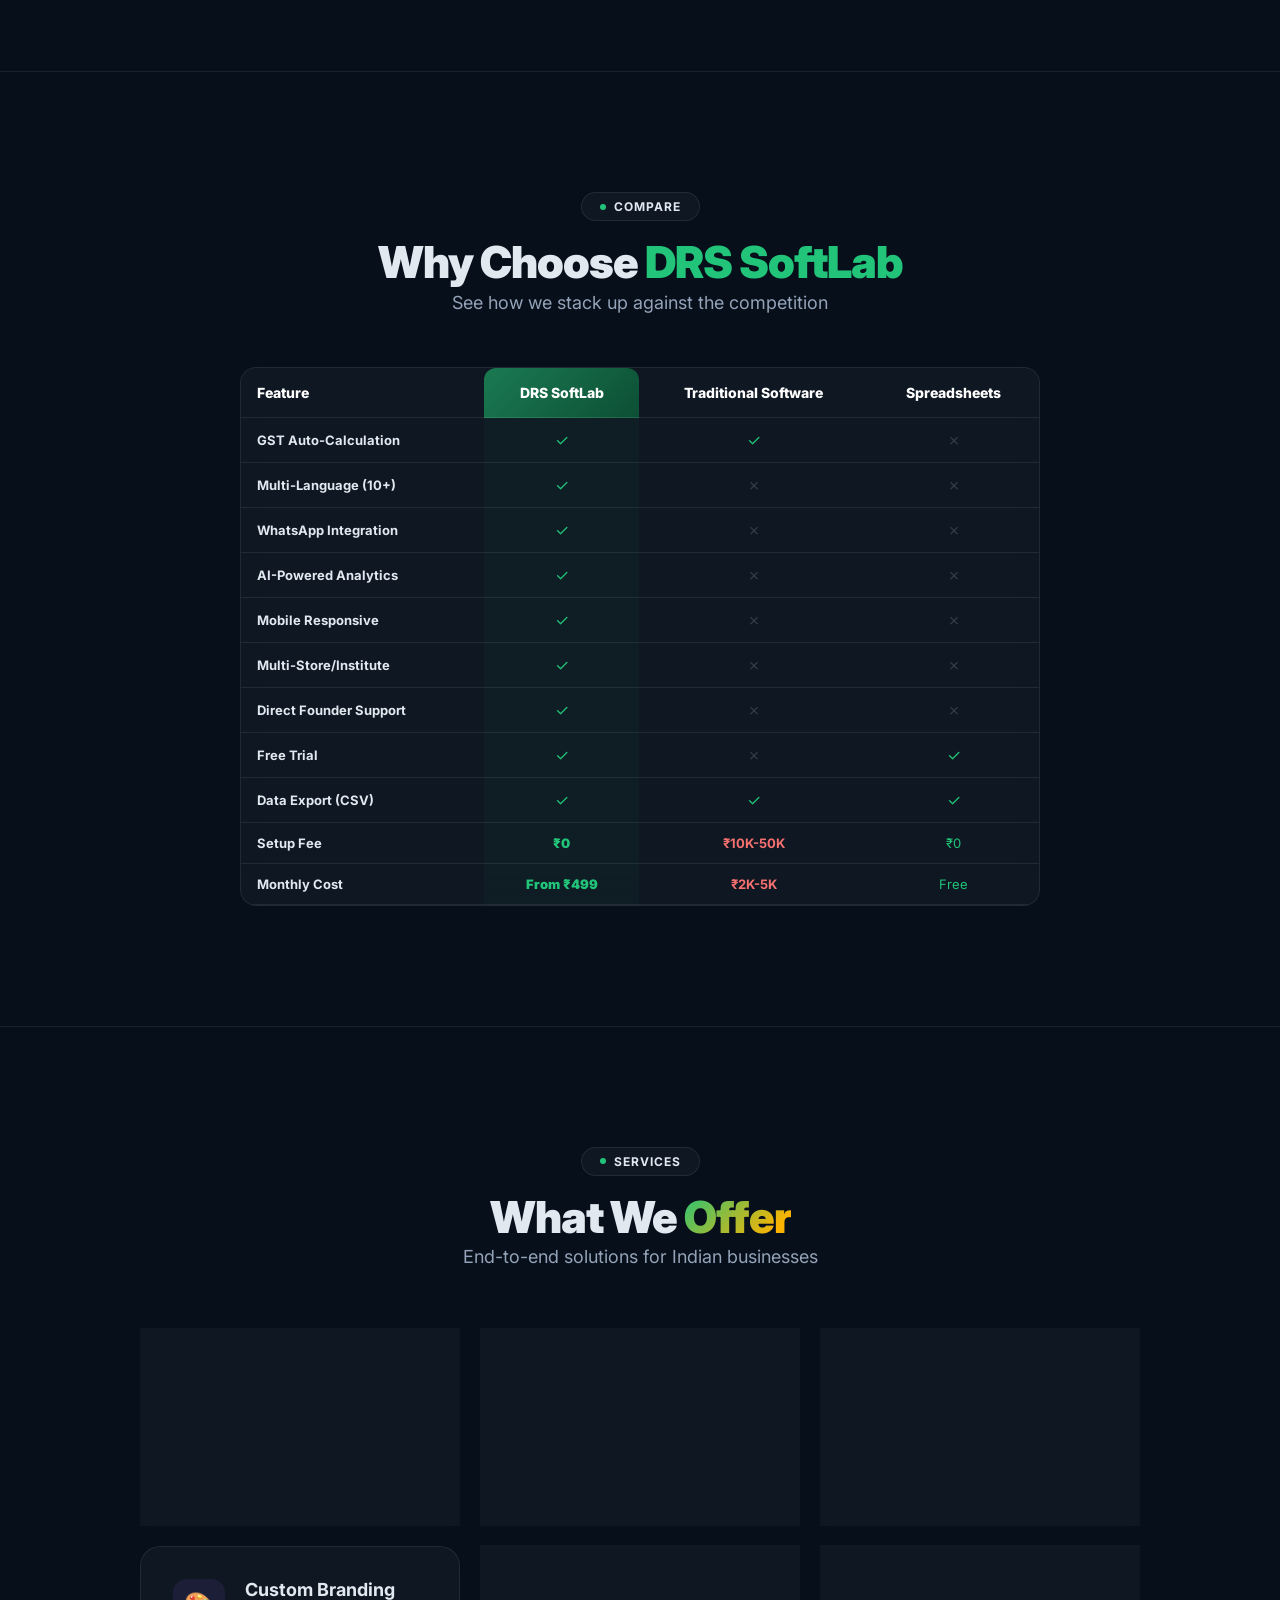
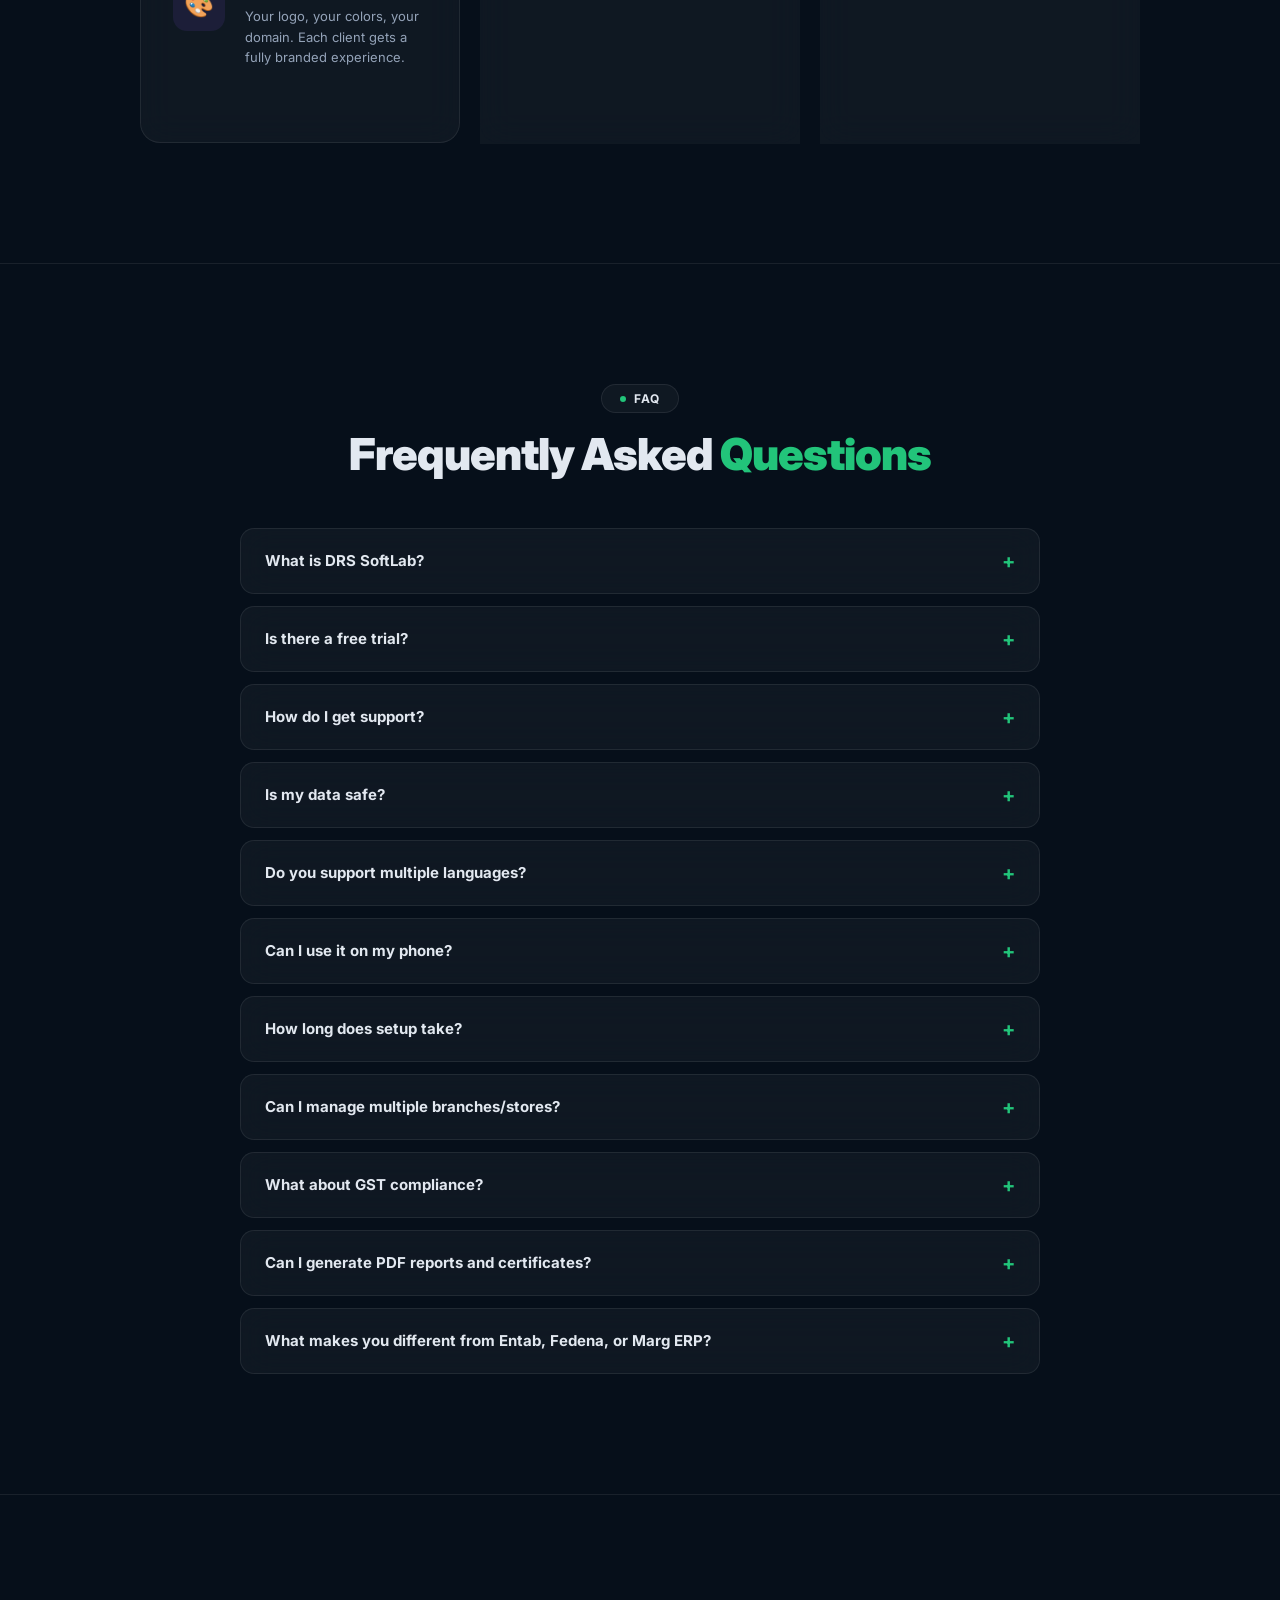
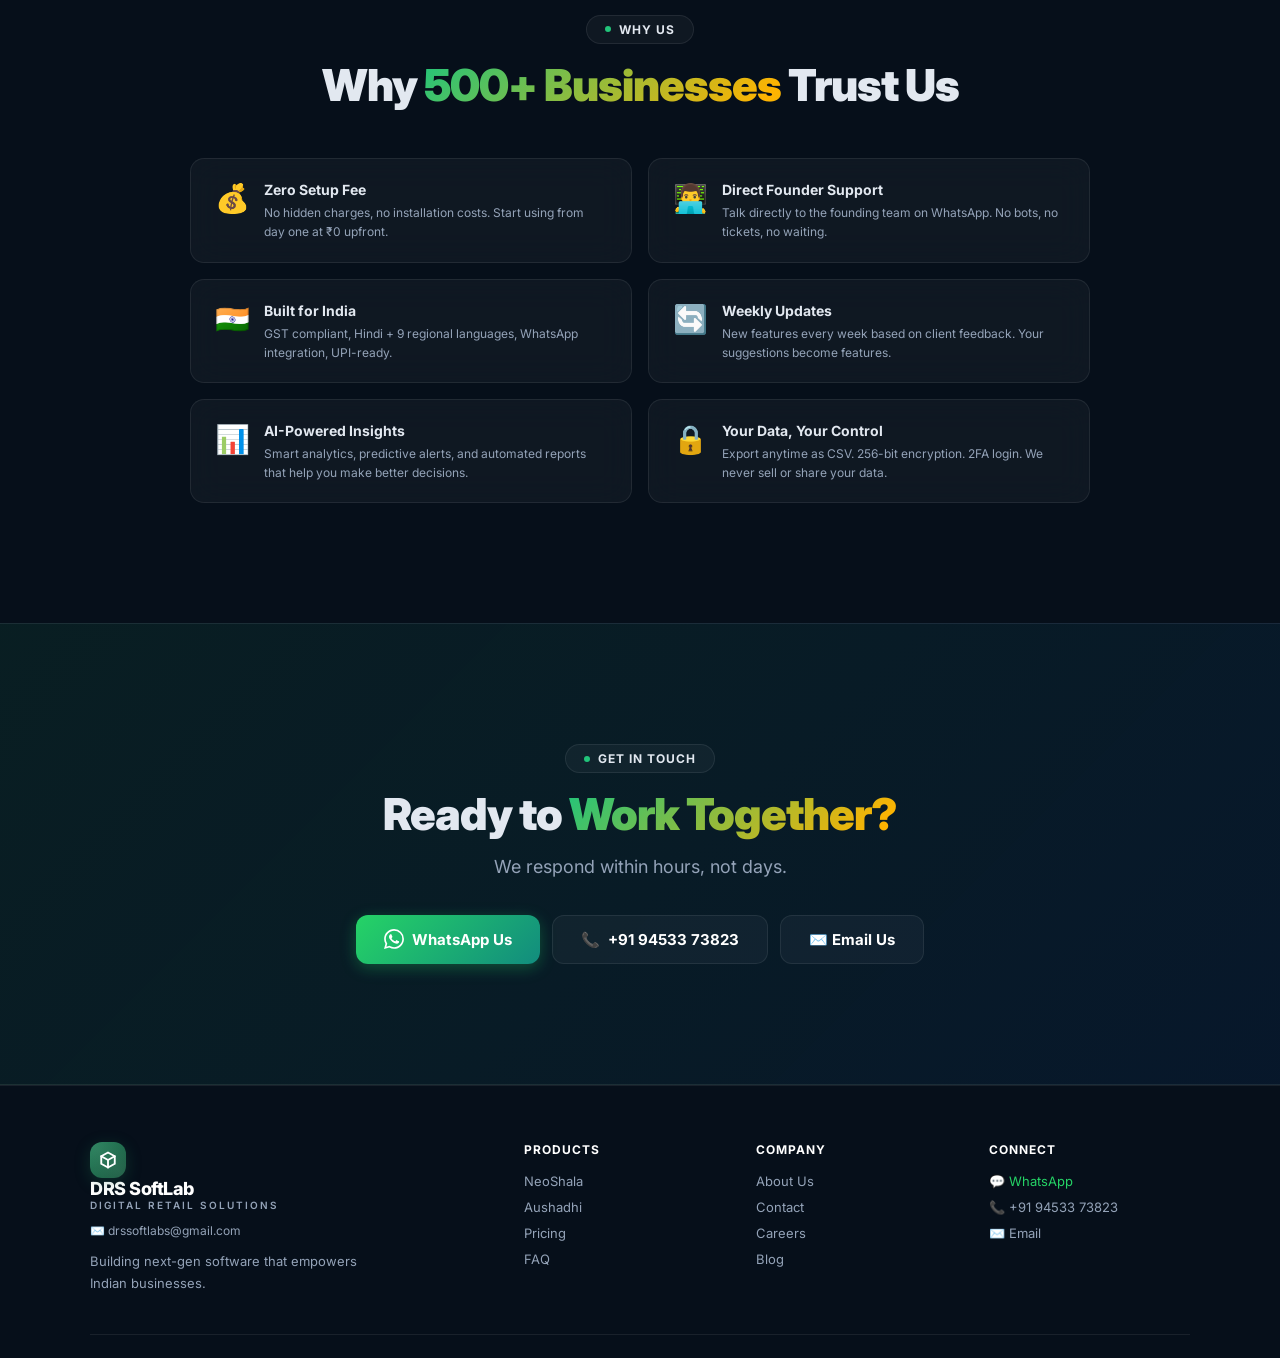
==== commit b9e95574: "Major website update: trust badges, case studies, demos, FAQ, tech stack - Fix: Products Live counte" ====
--- a/index.html
+++ b/index.html
@@ -127,8 +127,40 @@
       <div class="stats-grid">
         <div class="stat-card reveal"><div class="stat-value gradient-text" data-count="2" data-suffix="">0</div><div class="stat-label">Products Live</div></div>
         <div class="stat-card reveal reveal-d1"><div class="stat-value" style="color:var(--primary-light)" data-count="500" data-suffix="+">0</div><div class="stat-label">Happy Clients</div></div>
-        <div class="stat-card reveal reveal-d2"><div class="stat-value" style="color:var(--gold)" data-count="80" data-suffix="+">0</div><div class="stat-label">Features Built</div></div>
+        <div class="stat-card reveal reveal-d2"><div class="stat-value" style="color:var(--gold)" data-count="79" data-suffix="+">0</div><div class="stat-label">Features Built</div></div>
         <div class="stat-card reveal reveal-d3"><div class="stat-value" style="color:#60a5fa" data-count="10" data-suffix="+">0</div><div class="stat-label">Languages</div></div>
+      </div>
+    </div>
+  </section>
+
+  <!-- Trust Badges -->
+  <section style="position:relative;z-index:1;padding:32px 0;border-top:1px solid var(--border)">
+    <div class="container">
+      <div style="display:flex;justify-content:center;flex-wrap:wrap;gap:24px;align-items:center">
+        <div class="glass reveal" style="display:flex;align-items:center;gap:10px;padding:14px 24px;border-radius:12px">
+          <span style="font-size:24px">🏫</span>
+          <div><strong style="color:var(--primary-light)">500+</strong><div style="font-size:11px;color:var(--text-muted)">Schools & Pharmacies</div></div>
+        </div>
+        <div class="glass reveal reveal-d1" style="display:flex;align-items:center;gap:10px;padding:14px 24px;border-radius:12px">
+          <span style="font-size:24px">🇮🇳</span>
+          <div><strong style="color:var(--gold)">Made in India</strong><div style="font-size:11px;color:var(--text-muted)">For Indian Businesses</div></div>
+        </div>
+        <div class="glass reveal reveal-d2" style="display:flex;align-items:center;gap:10px;padding:14px 24px;border-radius:12px">
+          <span style="font-size:24px">🔒</span>
+          <div><strong style="color:#60a5fa">256-bit Encrypted</strong><div style="font-size:11px;color:var(--text-muted)">Bank-Grade Security</div></div>
+        </div>
+        <div class="glass reveal" style="display:flex;align-items:center;gap:10px;padding:14px 24px;border-radius:12px">
+          <span style="font-size:24px">📱</span>
+          <div><strong style="color:var(--primary-light)">24/7 Support</strong><div style="font-size:11px;color:var(--text-muted)">WhatsApp + Phone</div></div>
+        </div>
+        <div class="glass reveal reveal-d1" style="display:flex;align-items:center;gap:10px;padding:14px 24px;border-radius:12px">
+          <span style="font-size:24px">🆓</span>
+          <div><strong style="color:var(--gold)">Free Trial</strong><div style="font-size:11px;color:var(--text-muted)">No Credit Card</div></div>
+        </div>
+        <div class="glass reveal reveal-d2" style="display:flex;align-items:center;gap:10px;padding:14px 24px;border-radius:12px">
+          <span style="font-size:24px">🌍</span>
+          <div><strong style="color:#f472b6">10+ Languages</strong><div style="font-size:11px;color:var(--text-muted)">Hindi, Tamil, Bengali...</div></div>
+        </div>
       </div>
     </div>
   </section>
@@ -935,6 +967,244 @@
     </div>
   </section>
 
+  <!-- How It Works -->
+  <section class="section" style="border-top:1px solid var(--border);position:relative;z-index:1">
+    <div class="container">
+      <div class="text-center" style="margin-bottom:56px">
+        <div class="section-tag reveal"><span class="dot"></span> How It Works</div>
+        <h2 class="reveal reveal-d1">Go Live in <span class="gradient-text">3 Simple Steps</span></h2>
+        <p class="subtitle subtitle-center reveal reveal-d2">No setup fees, no technical knowledge required</p>
+      </div>
+      <div style="display:grid;grid-template-columns:repeat(3,1fr);gap:32px;max-width:900px;margin:0 auto;position:relative">
+        <!-- Connecting line -->
+        <div style="position:absolute;top:48px;left:16%;right:16%;height:2px;background:linear-gradient(90deg,var(--primary),var(--gold),var(--primary-light));opacity:0.3;z-index:0" class="reveal"></div>
+        <!-- Step 1 -->
+        <div class="reveal" style="text-align:center;position:relative;z-index:1">
+          <div style="width:80px;height:80px;border-radius:20px;background:linear-gradient(135deg,rgba(21,101,192,0.15),rgba(21,101,192,0.05));border:2px solid rgba(21,101,192,0.2);display:flex;align-items:center;justify-content:center;margin:0 auto 20px;font-size:36px;position:relative">
+            📝
+            <div style="position:absolute;top:-8px;right:-8px;width:28px;height:28px;border-radius:50%;background:var(--primary);color:#fff;font-size:13px;font-weight:900;display:flex;align-items:center;justify-content:center;box-shadow:0 2px 8px rgba(21,101,192,0.4)">1</div>
+          </div>
+          <h3 style="font-size:17px;font-weight:800;margin-bottom:8px">Sign Up Free</h3>
+          <p style="color:var(--text-muted);font-size:13px;line-height:1.6">Create your account in 30 seconds. No credit card, no commitment. Start with a free trial.</p>
+        </div>
+        <!-- Step 2 -->
+        <div class="reveal reveal-d1" style="text-align:center;position:relative;z-index:1">
+          <div style="width:80px;height:80px;border-radius:20px;background:linear-gradient(135deg,rgba(255,179,0,0.15),rgba(255,179,0,0.05));border:2px solid rgba(255,179,0,0.2);display:flex;align-items:center;justify-content:center;margin:0 auto 20px;font-size:36px;position:relative">
+            ⚙️
+            <div style="position:absolute;top:-8px;right:-8px;width:28px;height:28px;border-radius:50%;background:var(--gold);color:#000;font-size:13px;font-weight:900;display:flex;align-items:center;justify-content:center;box-shadow:0 2px 8px rgba(255,179,0,0.4)">2</div>
+          </div>
+          <h3 style="font-size:17px;font-weight:800;margin-bottom:8px">Setup Your Institute</h3>
+          <p style="color:var(--text-muted);font-size:13px;line-height:1.6">Add your school/pharmacy details, import data if any. Our team helps via WhatsApp — free setup support.</p>
+        </div>
+        <!-- Step 3 -->
+        <div class="reveal reveal-d2" style="text-align:center;position:relative;z-index:1">
+          <div style="width:80px;height:80px;border-radius:20px;background:linear-gradient(135deg,rgba(34,196,122,0.15),rgba(34,196,122,0.05));border:2px solid rgba(34,196,122,0.2);display:flex;align-items:center;justify-content:center;margin:0 auto 20px;font-size:36px;position:relative">
+            🚀
+            <div style="position:absolute;top:-8px;right:-8px;width:28px;height:28px;border-radius:50%;background:var(--primary-light);color:#fff;font-size:13px;font-weight:900;display:flex;align-items:center;justify-content:center;box-shadow:0 2px 8px rgba(34,196,122,0.4)">3</div>
+          </div>
+          <h3 style="font-size:17px;font-weight:800;margin-bottom:8px">Go Live!</h3>
+          <p style="color:var(--text-muted);font-size:13px;line-height:1.6">Start managing your business digitally. Billing, attendance, fees, reports — everything from day one.</p>
+        </div>
+      </div>
+    </div>
+  </section>
+
+  <!-- Built With Modern Tech -->
+  <section style="position:relative;z-index:1;padding:40px 0;border-top:1px solid var(--border)">
+    <div class="container">
+      <div class="text-center" style="margin-bottom:32px">
+        <div class="section-tag reveal"><span class="dot"></span> Technology</div>
+        <h2 class="reveal reveal-d1" style="font-size:22px">Powered by <span style="color:var(--primary-light)">Modern Technology</span></h2>
+      </div>
+      <div style="display:flex;justify-content:center;flex-wrap:wrap;gap:16px;align-items:center" class="reveal">
+        <div class="glass" style="padding:10px 20px;border-radius:10px;display:flex;align-items:center;gap:8px;font-size:13px;font-weight:600">
+          <span style="color:#61dafb;font-size:18px">⚛️</span> React.js
+        </div>
+        <div class="glass" style="padding:10px 20px;border-radius:10px;display:flex;align-items:center;gap:8px;font-size:13px;font-weight:600">
+          <span style="color:#68a063;font-size:18px">🟢</span> Node.js
+        </div>
+        <div class="glass" style="padding:10px 20px;border-radius:10px;display:flex;align-items:center;gap:8px;font-size:13px;font-weight:600">
+          <span style="color:#336791;font-size:18px">🐘</span> PostgreSQL
+        </div>
+        <div class="glass" style="padding:10px 20px;border-radius:10px;display:flex;align-items:center;gap:8px;font-size:13px;font-weight:600">
+          <span style="color:#38bdf8;font-size:18px">🎨</span> Tailwind CSS
+        </div>
+        <div class="glass" style="padding:10px 20px;border-radius:10px;display:flex;align-items:center;gap:8px;font-size:13px;font-weight:600">
+          <span style="color:#25D366;font-size:18px">💬</span> WhatsApp API
+        </div>
+        <div class="glass" style="padding:10px 20px;border-radius:10px;display:flex;align-items:center;gap:8px;font-size:13px;font-weight:600">
+          <span style="color:#f59e0b;font-size:18px">🤖</span> AI Analytics
+        </div>
+        <div class="glass" style="padding:10px 20px;border-radius:10px;display:flex;align-items:center;gap:8px;font-size:13px;font-weight:600">
+          <span style="color:#ef4444;font-size:18px">📄</span> PDF Engine
+        </div>
+        <div class="glass" style="padding:10px 20px;border-radius:10px;display:flex;align-items:center;gap:8px;font-size:13px;font-weight:600">
+          <span style="color:#a78bfa;font-size:18px">🔐</span> 2FA & Encryption
+        </div>
+      </div>
+    </div>
+  </section>
+
+  <!-- Key Numbers / Social Proof -->
+  <section style="position:relative;z-index:1;padding:48px 0;border-top:1px solid var(--border);background:linear-gradient(135deg,rgba(21,101,192,0.05),rgba(34,196,122,0.05))">
+    <div class="container">
+      <div style="display:grid;grid-template-columns:repeat(auto-fit,minmax(150px,1fr));gap:24px;text-align:center">
+        <div class="reveal">
+          <div style="font-size:36px;font-weight:900;color:var(--primary-light)" data-count="50000" data-suffix="+" data-format="k">0</div>
+          <div style="font-size:12px;color:var(--text-muted);margin-top:4px">Transactions Processed</div>
+        </div>
+        <div class="reveal reveal-d1">
+          <div style="font-size:36px;font-weight:900;color:var(--gold)" data-count="100000" data-suffix="+" data-format="k">0</div>
+          <div style="font-size:12px;color:var(--text-muted);margin-top:4px">Students Managed</div>
+        </div>
+        <div class="reveal reveal-d2">
+          <div style="font-size:36px;font-weight:900;color:#60a5fa" data-count="25000" data-suffix="+" data-format="k">0</div>
+          <div style="font-size:12px;color:var(--text-muted);margin-top:4px">Medicines Tracked</div>
+        </div>
+        <div class="reveal">
+          <div style="font-size:36px;font-weight:900;color:#f472b6" data-count="99" data-suffix=".9%">0</div>
+          <div style="font-size:12px;color:var(--text-muted);margin-top:4px">Uptime SLA</div>
+        </div>
+        <div class="reveal reveal-d1">
+          <div style="font-size:36px;font-weight:900;color:var(--primary-light)" data-count="4" data-suffix=".9★">0</div>
+          <div style="font-size:12px;color:var(--text-muted);margin-top:4px">Client Rating</div>
+        </div>
+      </div>
+    </div>
+  </section>
+
+  <!-- Case Studies -->
+  <section class="section" style="border-top:1px solid var(--border);position:relative;z-index:1">
+    <div class="container">
+      <div class="text-center" style="margin-bottom:48px">
+        <div class="section-tag reveal"><span class="dot"></span> Case Studies</div>
+        <h2 class="reveal reveal-d1">Real Results from <span class="gradient-text">Real Clients</span></h2>
+        <p class="subtitle subtitle-center reveal reveal-d2">How our products transformed their businesses</p>
+      </div>
+      <div style="display:grid;grid-template-columns:repeat(auto-fit,minmax(340px,1fr));gap:24px">
+        <!-- Case Study 1 -->
+        <div class="glass reveal" style="border-radius:16px;overflow:hidden">
+          <div style="background:linear-gradient(135deg,#0D47A1,#1565C0);padding:24px 28px;color:#fff">
+            <div style="font-size:11px;text-transform:uppercase;letter-spacing:1.5px;opacity:0.7;margin-bottom:8px">🎓 NeoShala Success Story</div>
+            <h3 style="font-size:20px;font-weight:800;margin-bottom:4px">Sunrise Academy, Jaipur</h3>
+            <div style="font-size:13px;opacity:0.7">K-12 School · 1,200 Students · 65 Teachers</div>
+          </div>
+          <div style="padding:24px 28px">
+            <div style="font-size:14px;color:var(--text-muted);line-height:1.7;margin-bottom:20px">
+              "Before NeoShala, we managed everything in registers and Excel. Fee collection took 3 staff members full-time. Attendance was manual. Report cards took a week to prepare."
+            </div>
+            <div style="display:grid;grid-template-columns:1fr 1fr;gap:16px;margin-bottom:16px">
+              <div class="glass" style="padding:14px;border-radius:10px;text-align:center">
+                <div style="font-size:28px;font-weight:900;color:var(--primary-light)">40%</div>
+                <div style="font-size:11px;color:var(--text-muted)">Time Saved</div>
+              </div>
+              <div class="glass" style="padding:14px;border-radius:10px;text-align:center">
+                <div style="font-size:28px;font-weight:900;color:var(--gold)">₹3.2L</div>
+                <div style="font-size:11px;color:var(--text-muted)">Fee Recovery/Year</div>
+              </div>
+              <div class="glass" style="padding:14px;border-radius:10px;text-align:center">
+                <div style="font-size:28px;font-weight:900;color:#60a5fa">10 hrs</div>
+                <div style="font-size:11px;color:var(--text-muted)">Saved per Week</div>
+              </div>
+              <div class="glass" style="padding:14px;border-radius:10px;text-align:center">
+                <div style="font-size:28px;font-weight:900;color:#f472b6">98%</div>
+                <div style="font-size:11px;color:var(--text-muted)">Parent Satisfaction</div>
+              </div>
+            </div>
+            <div style="font-size:12px;color:var(--text-muted);font-style:italic">"NeoShala paid for itself in the first month through WhatsApp fee reminders alone."</div>
+          </div>
+        </div>
+
+        <!-- Case Study 2 -->
+        <div class="glass reveal reveal-d1" style="border-radius:16px;overflow:hidden">
+          <div style="background:linear-gradient(135deg,#0d4f35,#1a7a52);padding:24px 28px;color:#fff">
+            <div style="font-size:11px;text-transform:uppercase;letter-spacing:1.5px;opacity:0.7;margin-bottom:8px">💊 Aushadhi Success Story</div>
+            <h3 style="font-size:20px;font-weight:800;margin-bottom:4px">Patel Medical Store, Ahmedabad</h3>
+            <div style="font-size:13px;opacity:0.7">Retail Pharmacy · 5,000+ SKUs · 3 Staff</div>
+          </div>
+          <div style="padding:24px 28px">
+            <div style="font-size:14px;color:var(--text-muted);line-height:1.7;margin-bottom:20px">
+              "We used to spend 30 minutes on each GST return. Expiry tracking was manual — we lost ₹2L last year to expired stock. Billing was slow and error-prone."
+            </div>
+            <div style="display:grid;grid-template-columns:1fr 1fr;gap:16px;margin-bottom:16px">
+              <div class="glass" style="padding:14px;border-radius:10px;text-align:center">
+                <div style="font-size:28px;font-weight:900;color:var(--primary-light)">10 sec</div>
+                <div style="font-size:11px;color:var(--text-muted)">Per Bill (was 2 min)</div>
+              </div>
+              <div class="glass" style="padding:14px;border-radius:10px;text-align:center">
+                <div style="font-size:28px;font-weight:900;color:var(--gold)">₹2L+</div>
+                <div style="font-size:11px;color:var(--text-muted)">Saved from Expiry</div>
+              </div>
+              <div class="glass" style="padding:14px;border-radius:10px;text-align:center">
+                <div style="font-size:28px;font-weight:900;color:#60a5fa">60%</div>
+                <div style="font-size:11px;color:var(--text-muted)">Less Outstanding</div>
+              </div>
+              <div class="glass" style="padding:14px;border-radius:10px;text-align:center">
+                <div style="font-size:28px;font-weight:900;color:#f472b6">1-Click</div>
+                <div style="font-size:11px;color:var(--text-muted)">GST Returns</div>
+              </div>
+            </div>
+            <div style="font-size:12px;color:var(--text-muted);font-style:italic">"Aushadhi's expiry alerts alone saved us more than the yearly subscription cost."</div>
+          </div>
+        </div>
+      </div>
+    </div>
+  </section>
+
+  <!-- Video Walkthrough -->
+  <section class="section" style="border-top:1px solid var(--border);position:relative;z-index:1;overflow:hidden">
+    <div class="container">
+      <div class="text-center" style="margin-bottom:48px">
+        <div class="section-tag reveal"><span class="dot"></span> Watch Demo</div>
+        <h2 class="reveal reveal-d1">See Our Products <span style="color:var(--primary-light)">In Action</span></h2>
+        <p class="subtitle subtitle-center reveal reveal-d2">Quick walkthrough of NeoShala and Aushadhi</p>
+      </div>
+      <div style="display:grid;grid-template-columns:1fr 1fr;gap:24px;max-width:1000px;margin:0 auto">
+        <!-- NeoShala Demo -->
+        <div class="glass reveal" style="border-radius:16px;overflow:hidden">
+          <div style="position:relative;background:linear-gradient(135deg,#0D47A1,#1565C0);padding:48px 24px;text-align:center;cursor:pointer" onclick="window.open('https://neo-shala.vercel.app','_blank')">
+            <div style="font-size:48px;margin-bottom:12px">🎓</div>
+            <div style="color:#fff;font-size:22px;font-weight:800">NeoShala</div>
+            <div style="color:rgba(255,255,255,0.6);font-size:13px;margin-top:4px">School Management Platform</div>
+            <div style="margin-top:20px;display:inline-flex;align-items:center;gap:8px;background:rgba(255,255,255,0.15);padding:10px 24px;border-radius:10px;color:#fff;font-weight:700;font-size:13px;backdrop-filter:blur(8px)">
+              ▶ Try Live Demo
+            </div>
+          </div>
+          <div style="padding:20px 24px">
+            <div style="display:flex;flex-wrap:wrap;gap:6px">
+              <span style="font-size:11px;padding:4px 10px;border-radius:20px;background:rgba(21,101,192,0.15);color:#60a5fa">40+ Modules</span>
+              <span style="font-size:11px;padding:4px 10px;border-radius:20px;background:rgba(21,101,192,0.15);color:#60a5fa">PDF Reports</span>
+              <span style="font-size:11px;padding:4px 10px;border-radius:20px;background:rgba(21,101,192,0.15);color:#60a5fa">WhatsApp</span>
+              <span style="font-size:11px;padding:4px 10px;border-radius:20px;background:rgba(21,101,192,0.15);color:#60a5fa">Fee Mgmt</span>
+              <span style="font-size:11px;padding:4px 10px;border-radius:20px;background:rgba(21,101,192,0.15);color:#60a5fa">Attendance</span>
+            </div>
+          </div>
+        </div>
+
+        <!-- Aushadhi Demo -->
+        <div class="glass reveal reveal-d1" style="border-radius:16px;overflow:hidden">
+          <div style="position:relative;background:linear-gradient(135deg,#0d4f35,#1a7a52);padding:48px 24px;text-align:center;cursor:pointer" onclick="window.open('https://aushadhi-kappa.vercel.app','_blank')">
+            <div style="font-size:48px;margin-bottom:12px">💊</div>
+            <div style="color:#fff;font-size:22px;font-weight:800">Aushadhi</div>
+            <div style="color:rgba(255,255,255,0.6);font-size:13px;margin-top:4px">Pharmacy Management Platform</div>
+            <div style="margin-top:20px;display:inline-flex;align-items:center;gap:8px;background:rgba(255,255,255,0.15);padding:10px 24px;border-radius:10px;color:#fff;font-weight:700;font-size:13px;backdrop-filter:blur(8px)">
+              ▶ Try Live Demo
+            </div>
+          </div>
+          <div style="padding:20px 24px">
+            <div style="display:flex;flex-wrap:wrap;gap:6px">
+              <span style="font-size:11px;padding:4px 10px;border-radius:20px;background:rgba(26,122,82,0.2);color:#22c47a">GST Billing</span>
+              <span style="font-size:11px;padding:4px 10px;border-radius:20px;background:rgba(26,122,82,0.2);color:#22c47a">Expiry Alerts</span>
+              <span style="font-size:11px;padding:4px 10px;border-radius:20px;background:rgba(26,122,82,0.2);color:#22c47a">Inventory</span>
+              <span style="font-size:11px;padding:4px 10px;border-radius:20px;background:rgba(26,122,82,0.2);color:#22c47a">Credit Ledger</span>
+              <span style="font-size:11px;padding:4px 10px;border-radius:20px;background:rgba(26,122,82,0.2);color:#22c47a">Analytics</span>
+            </div>
+          </div>
+        </div>
+      </div>
+    </div>
+  </section>
+
   <!-- Team -->
   <section class="section" style="border-top:1px solid var(--border)">
     <div class="container">
@@ -1040,9 +1310,37 @@
               <div class="testimonial-info"><strong>Meena Verma</strong><span>Director, Bright Future College, Delhi</span></div>
             </div>
           </div>
+          <div class="testimonial-card">
+            <div class="testimonial-stars">&#9733;&#9733;&#9733;&#9733;&#9733;</div>
+            <div class="testimonial-quote">The WhatsApp integration in Aushadhi is brilliant. Payment reminders go automatically to customers. Our credit recovery improved by 60% in the first month. Game changer for small pharmacies!</div>
+            <div class="testimonial-author">
+              <div class="testimonial-avatar" style="background:linear-gradient(135deg,#e65100,#bf360c)">SK</div>
+              <div class="testimonial-info"><strong>Suresh Khanna</strong><span>Owner, Life Care Pharmacy, Noida</span></div>
+            </div>
+          </div>
+          <div class="testimonial-card">
+            <div class="testimonial-stars">&#9733;&#9733;&#9733;&#9733;&#9733;</div>
+            <div class="testimonial-quote">NeoShala's report card generation saves us an entire week every term. Parents get SMS notifications, fee receipts are auto-generated, and the clock-in system tracks teacher attendance perfectly.</div>
+            <div class="testimonial-author">
+              <div class="testimonial-avatar" style="background:linear-gradient(135deg,#0891b2,#06b6d4)">PG</div>
+              <div class="testimonial-info"><strong>Prof. Gaurav Singh</strong><span>VP, Modern Public School, Lucknow</span></div>
+            </div>
+          </div>
+          <div class="testimonial-card">
+            <div class="testimonial-stars">&#9733;&#9733;&#9733;&#9733;&#9733;</div>
+            <div class="testimonial-quote">Migrating from paper registers to Aushadhi was seamless. The team helped us import 3,000 medicines in one go. Now billing takes 10 seconds and GSTR-1 is one click. Wish we started sooner!</div>
+            <div class="testimonial-author">
+              <div class="testimonial-avatar" style="background:linear-gradient(135deg,#7c3aed,#5b21b6)">ND</div>
+              <div class="testimonial-info"><strong>Neha Dubey</strong><span>Manager, MedPlus Pharmacy Chain, Pune</span></div>
+            </div>
+          </div>
         </div>
         <div class="testimonial-dots">
           <div class="testimonial-dot active"></div>
+          <div class="testimonial-dot"></div>
+          <div class="testimonial-dot"></div>
+          <div class="testimonial-dot"></div>
+          <div class="testimonial-dot"></div>
           <div class="testimonial-dot"></div>
           <div class="testimonial-dot"></div>
           <div class="testimonial-dot"></div>
@@ -1156,6 +1454,80 @@
           <summary style="font-weight:700;font-size:15px;list-style:none;display:flex;justify-content:space-between;align-items:center">Can I use it on my phone? <span style="color:var(--primary-light);font-size:20px">+</span></summary>
           <p style="color:var(--text-muted);font-size:14px;line-height:1.7;margin-top:12px">Yes! Both NeoShala and Aushadhi are fully responsive — they work beautifully on desktop, tablet, and mobile phones. No app download needed.</p>
         </details>
+        <details class="glass reveal" style="padding:20px 24px;border-radius:14px;cursor:pointer;transition:all 0.3s" onmouseenter="this.style.borderColor='rgba(34,196,122,0.2)'" onmouseleave="this.style.borderColor='var(--glass-border)'">
+          <summary style="font-weight:700;font-size:15px;list-style:none;display:flex;justify-content:space-between;align-items:center">How long does setup take? <span style="color:var(--primary-light);font-size:20px">+</span></summary>
+          <p style="color:var(--text-muted);font-size:14px;line-height:1.7;margin-top:12px">Less than 10 minutes! Sign up, add your institute/store details, and start using immediately. We also offer free setup assistance via WhatsApp if you need help importing existing data.</p>
+        </details>
+        <details class="glass reveal reveal-d1" style="padding:20px 24px;border-radius:14px;cursor:pointer;transition:all 0.3s" onmouseenter="this.style.borderColor='rgba(34,196,122,0.2)'" onmouseleave="this.style.borderColor='var(--glass-border)'">
+          <summary style="font-weight:700;font-size:15px;list-style:none;display:flex;justify-content:space-between;align-items:center">Can I manage multiple branches/stores? <span style="color:var(--primary-light);font-size:20px">+</span></summary>
+          <p style="color:var(--text-muted);font-size:14px;line-height:1.7;margin-top:12px">Absolutely! Both products support multi-branch management. One super admin can oversee multiple schools or pharmacy stores from a single dashboard with separate data for each.</p>
+        </details>
+        <details class="glass reveal reveal-d2" style="padding:20px 24px;border-radius:14px;cursor:pointer;transition:all 0.3s" onmouseenter="this.style.borderColor='rgba(34,196,122,0.2)'" onmouseleave="this.style.borderColor='var(--glass-border)'">
+          <summary style="font-weight:700;font-size:15px;list-style:none;display:flex;justify-content:space-between;align-items:center">What about GST compliance? <span style="color:var(--primary-light);font-size:20px">+</span></summary>
+          <p style="color:var(--text-muted);font-size:14px;line-height:1.7;margin-top:12px">Aushadhi auto-calculates GST, CGST, SGST on every bill. Generate GSTR-1 reports with one click. All invoices are GST-compliant with HSN codes. Perfect for pharmacy audits.</p>
+        </details>
+        <details class="glass reveal" style="padding:20px 24px;border-radius:14px;cursor:pointer;transition:all 0.3s" onmouseenter="this.style.borderColor='rgba(34,196,122,0.2)'" onmouseleave="this.style.borderColor='var(--glass-border)'">
+          <summary style="font-weight:700;font-size:15px;list-style:none;display:flex;justify-content:space-between;align-items:center">Can I generate PDF reports and certificates? <span style="color:var(--primary-light);font-size:20px">+</span></summary>
+          <p style="color:var(--text-muted);font-size:14px;line-height:1.7;margin-top:12px">Yes! NeoShala generates certificates (TC, bonafide, character), report cards, fee receipts, attendance reports, salary slips, and teacher attendance PDFs — all branded with your school logo. Aushadhi generates GST bills, purchase orders, and sales reports.</p>
+        </details>
+        <details class="glass reveal reveal-d1" style="padding:20px 24px;border-radius:14px;cursor:pointer;transition:all 0.3s" onmouseenter="this.style.borderColor='rgba(34,196,122,0.2)'" onmouseleave="this.style.borderColor='var(--glass-border)'">
+          <summary style="font-weight:700;font-size:15px;list-style:none;display:flex;justify-content:space-between;align-items:center">What makes you different from Entab, Fedena, or Marg ERP? <span style="color:var(--primary-light);font-size:20px">+</span></summary>
+          <p style="color:var(--text-muted);font-size:14px;line-height:1.7;margin-top:12px">Three things: (1) We're 5-10x cheaper with zero setup fees, (2) Direct founder support via WhatsApp — no ticketing systems, (3) Modern UI with WhatsApp integration, 10+ languages, and AI analytics that legacy software simply doesn't offer.</p>
+        </details>
+      </div>
+    </div>
+  </section>
+
+  <!-- Why Trust Us -->
+  <section class="section" style="border-top:1px solid var(--border);position:relative;z-index:1">
+    <div class="container" style="max-width:900px">
+      <div class="text-center" style="margin-bottom:48px">
+        <div class="section-tag reveal"><span class="dot"></span> Why Us</div>
+        <h2 class="reveal reveal-d1">Why <span class="gradient-text">500+ Businesses</span> Trust Us</h2>
+      </div>
+      <div style="display:grid;grid-template-columns:1fr 1fr;gap:16px">
+        <div class="glass reveal" style="padding:20px 24px;border-radius:14px;display:flex;gap:14px;align-items:flex-start">
+          <div style="font-size:28px;flex-shrink:0;margin-top:2px">💰</div>
+          <div>
+            <strong style="font-size:14px">Zero Setup Fee</strong>
+            <p style="font-size:12px;color:var(--text-muted);margin-top:4px;line-height:1.6">No hidden charges, no installation costs. Start using from day one at ₹0 upfront.</p>
+          </div>
+        </div>
+        <div class="glass reveal reveal-d1" style="padding:20px 24px;border-radius:14px;display:flex;gap:14px;align-items:flex-start">
+          <div style="font-size:28px;flex-shrink:0;margin-top:2px">👨‍💻</div>
+          <div>
+            <strong style="font-size:14px">Direct Founder Support</strong>
+            <p style="font-size:12px;color:var(--text-muted);margin-top:4px;line-height:1.6">Talk directly to the founding team on WhatsApp. No bots, no tickets, no waiting.</p>
+          </div>
+        </div>
+        <div class="glass reveal" style="padding:20px 24px;border-radius:14px;display:flex;gap:14px;align-items:flex-start">
+          <div style="font-size:28px;flex-shrink:0;margin-top:2px">🇮🇳</div>
+          <div>
+            <strong style="font-size:14px">Built for India</strong>
+            <p style="font-size:12px;color:var(--text-muted);margin-top:4px;line-height:1.6">GST compliant, Hindi + 9 regional languages, WhatsApp integration, UPI-ready.</p>
+          </div>
+        </div>
+        <div class="glass reveal reveal-d1" style="padding:20px 24px;border-radius:14px;display:flex;gap:14px;align-items:flex-start">
+          <div style="font-size:28px;flex-shrink:0;margin-top:2px">🔄</div>
+          <div>
+            <strong style="font-size:14px">Weekly Updates</strong>
+            <p style="font-size:12px;color:var(--text-muted);margin-top:4px;line-height:1.6">New features every week based on client feedback. Your suggestions become features.</p>
+          </div>
+        </div>
+        <div class="glass reveal reveal-d2" style="padding:20px 24px;border-radius:14px;display:flex;gap:14px;align-items:flex-start">
+          <div style="font-size:28px;flex-shrink:0;margin-top:2px">📊</div>
+          <div>
+            <strong style="font-size:14px">AI-Powered Insights</strong>
+            <p style="font-size:12px;color:var(--text-muted);margin-top:4px;line-height:1.6">Smart analytics, predictive alerts, and automated reports that help you make better decisions.</p>
+          </div>
+        </div>
+        <div class="glass reveal" style="padding:20px 24px;border-radius:14px;display:flex;gap:14px;align-items:flex-start">
+          <div style="font-size:28px;flex-shrink:0;margin-top:2px">🔒</div>
+          <div>
+            <strong style="font-size:14px">Your Data, Your Control</strong>
+            <p style="font-size:12px;color:var(--text-muted);margin-top:4px;line-height:1.6">Export anytime as CSV. 256-bit encryption. 2FA login. We never sell or share your data.</p>
+          </div>
+        </div>
       </div>
     </div>
   </section>
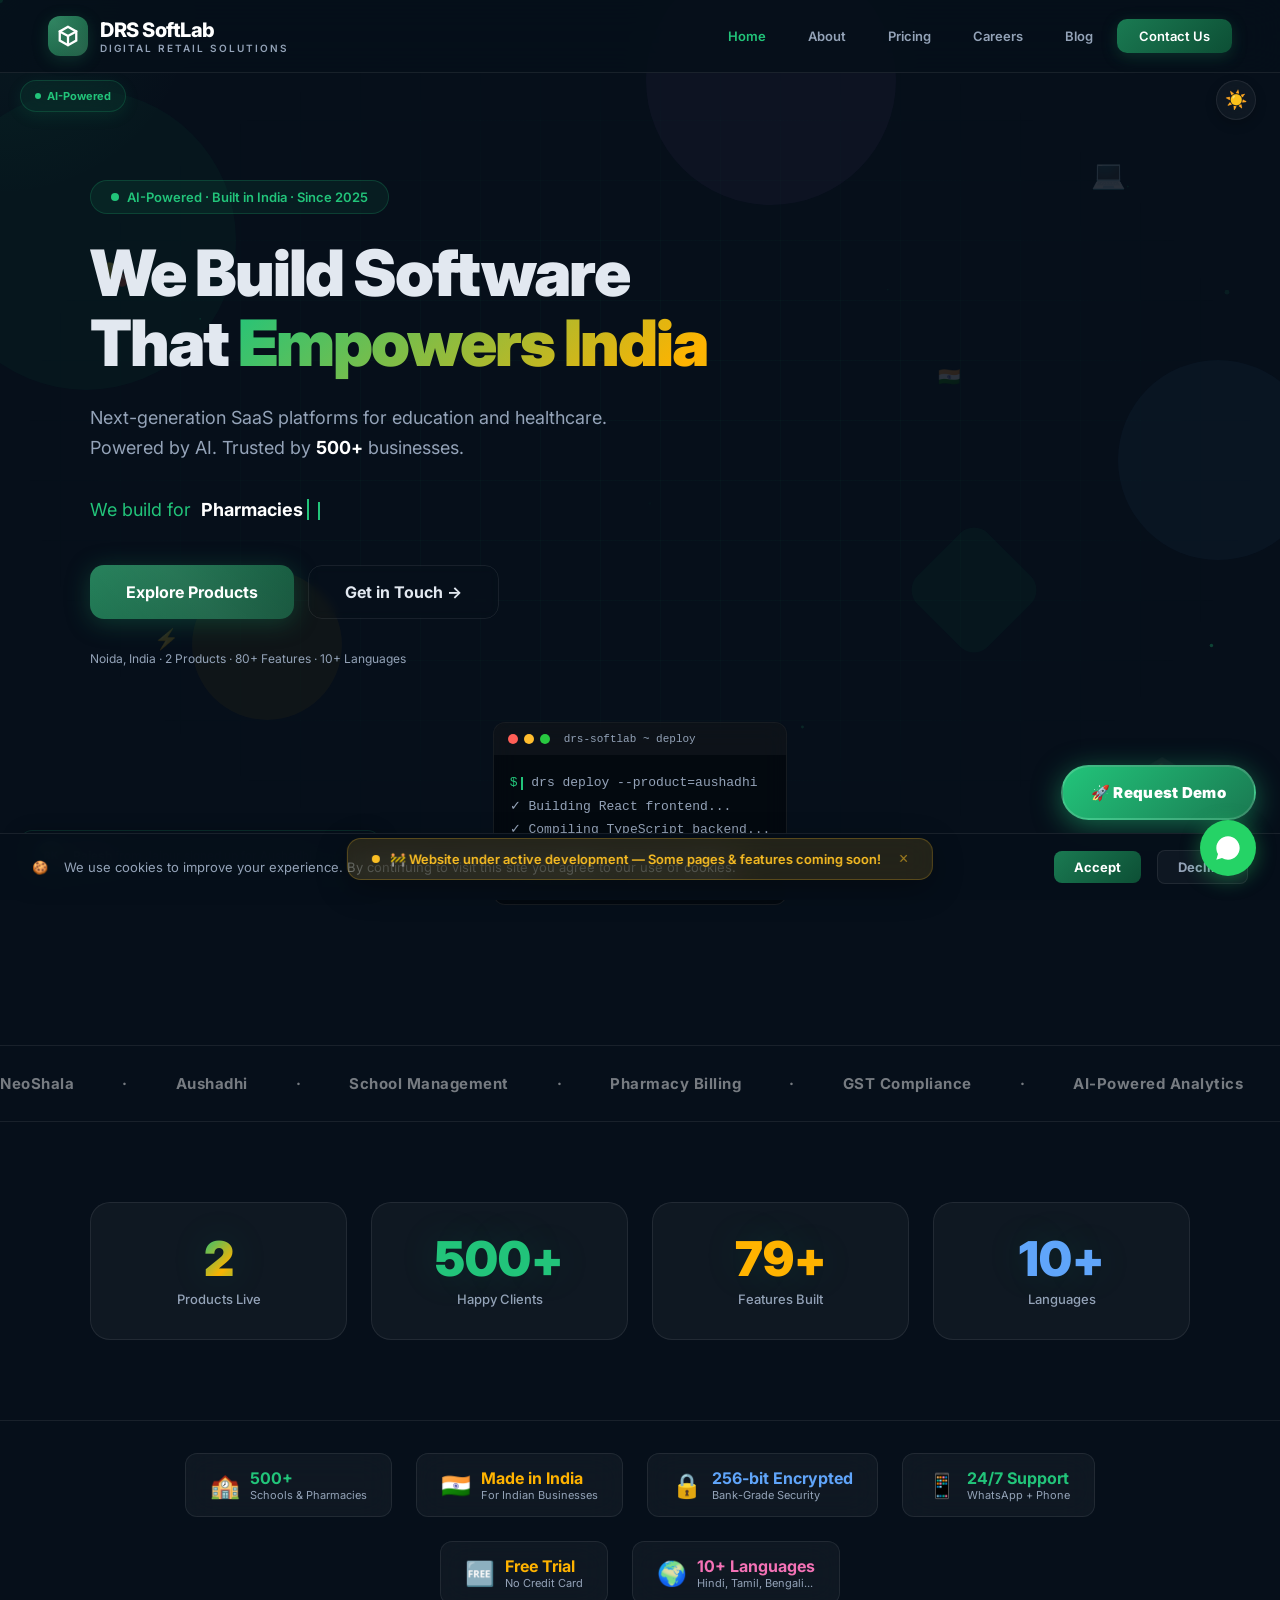
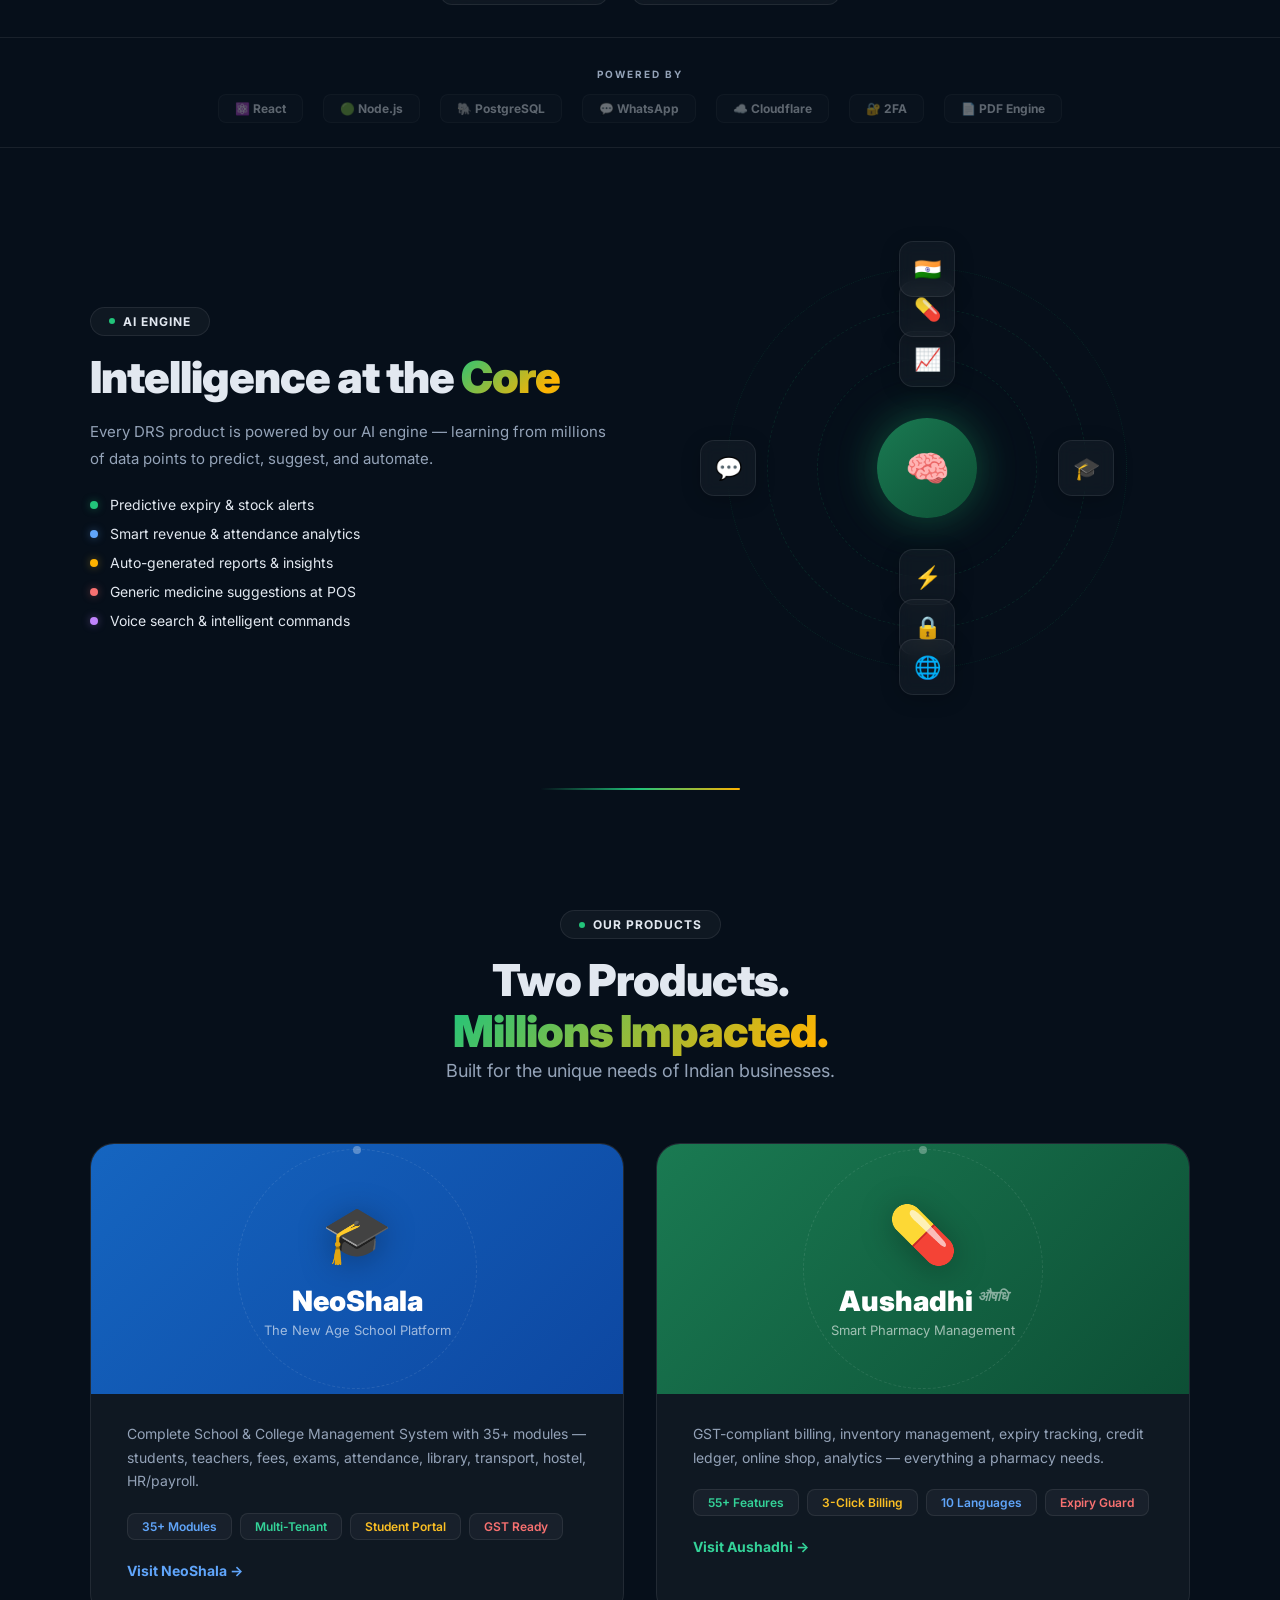
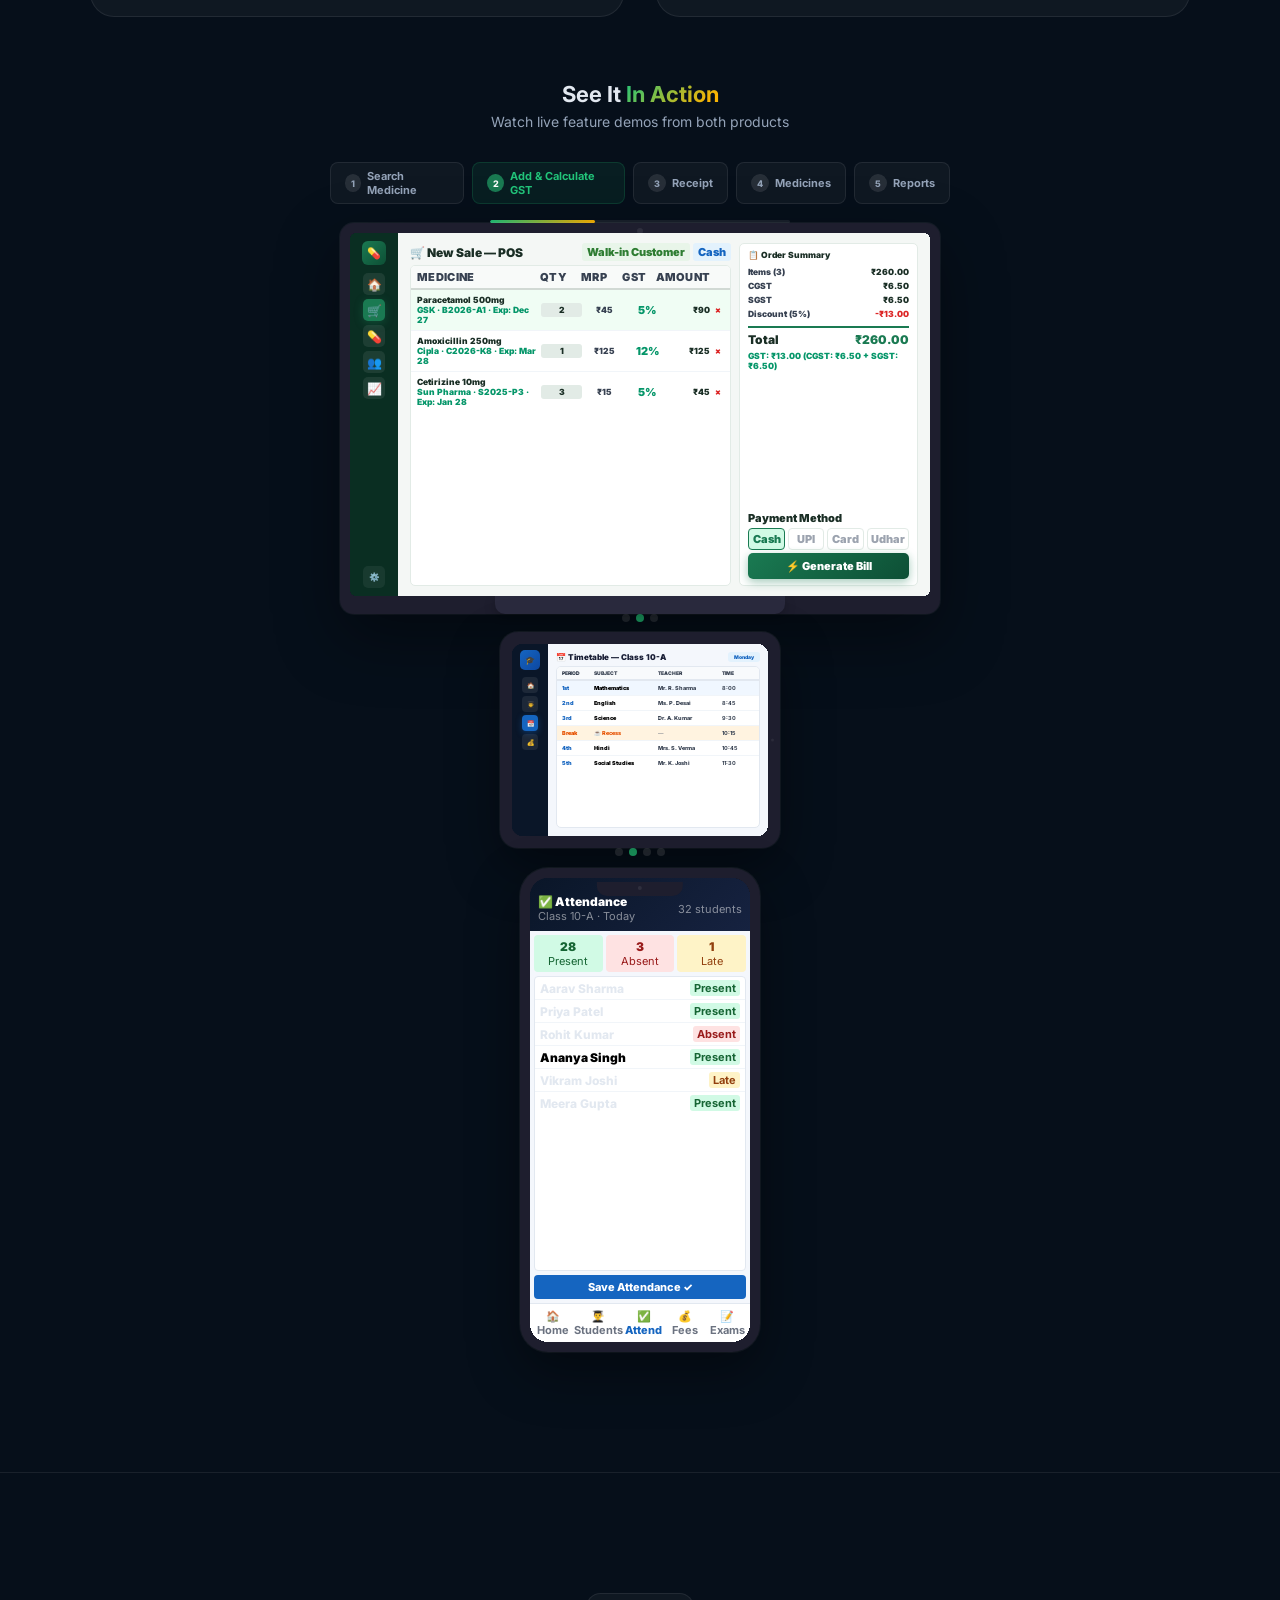
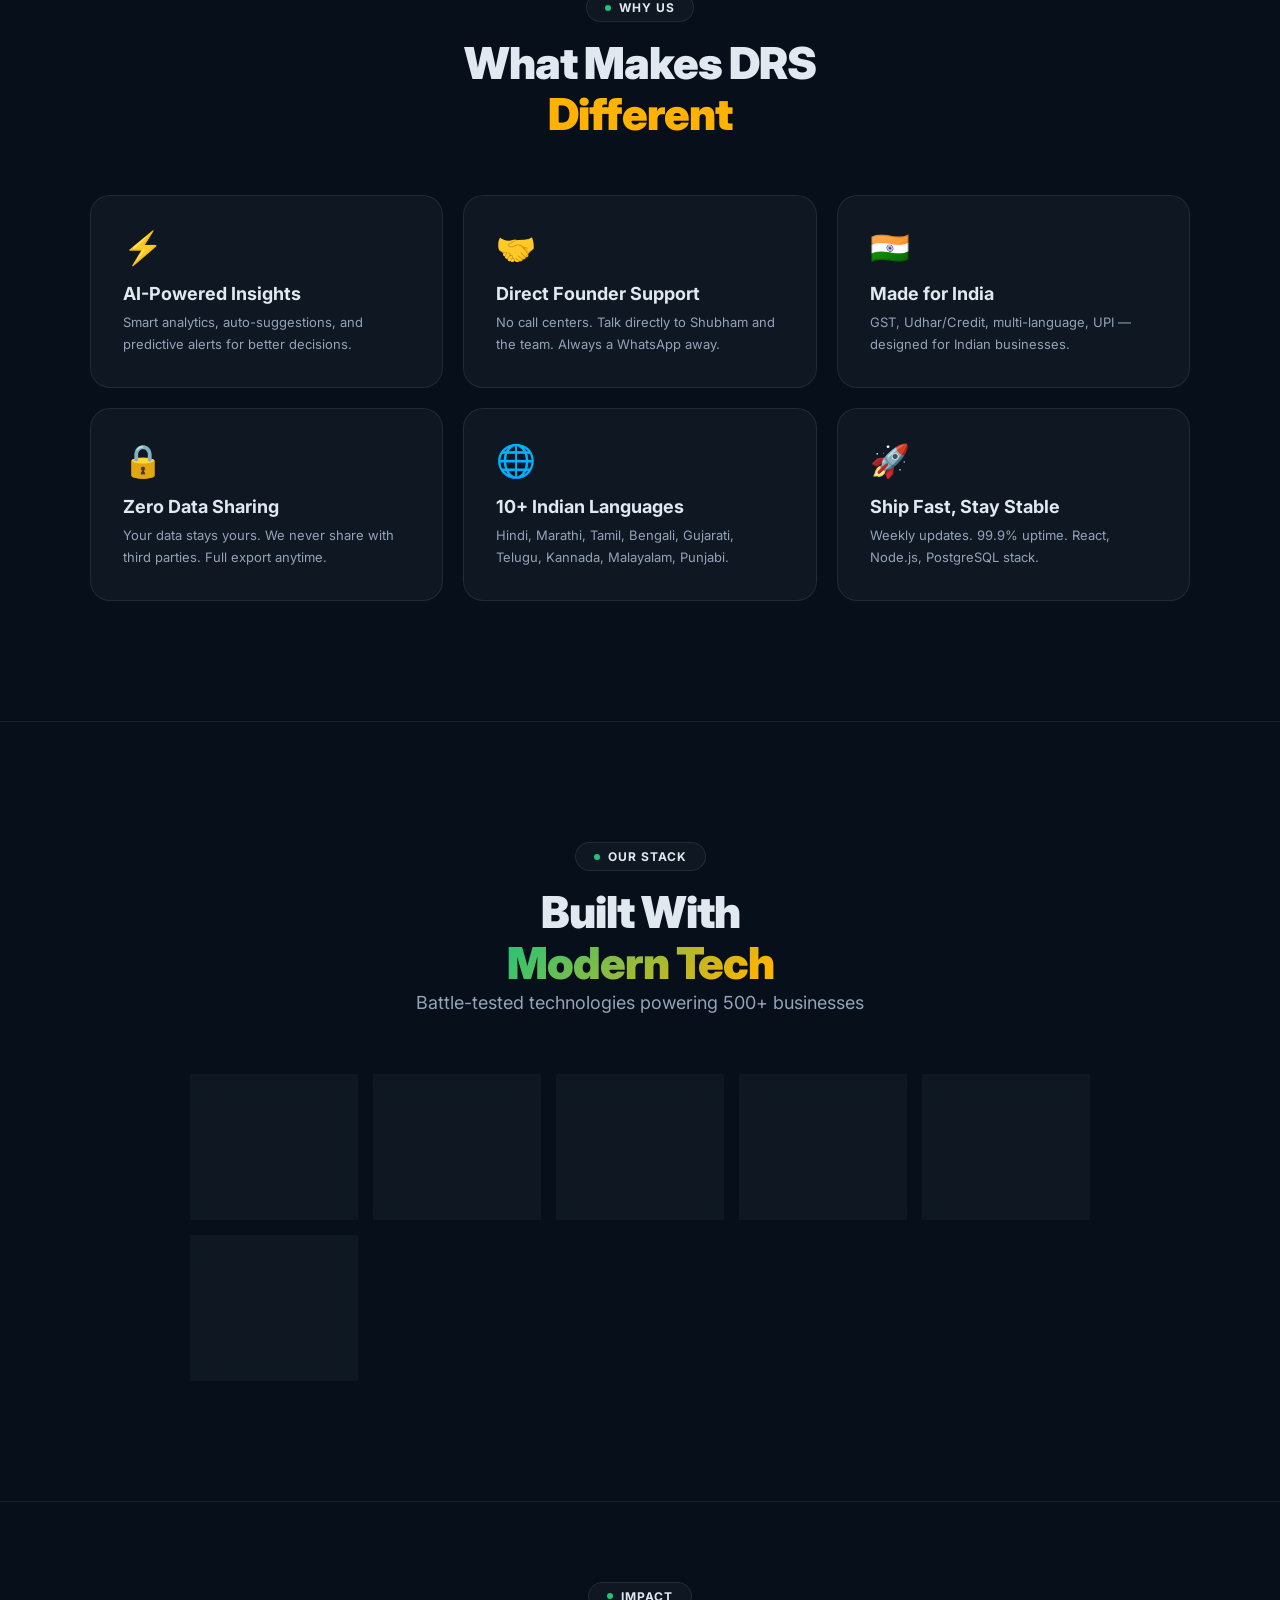
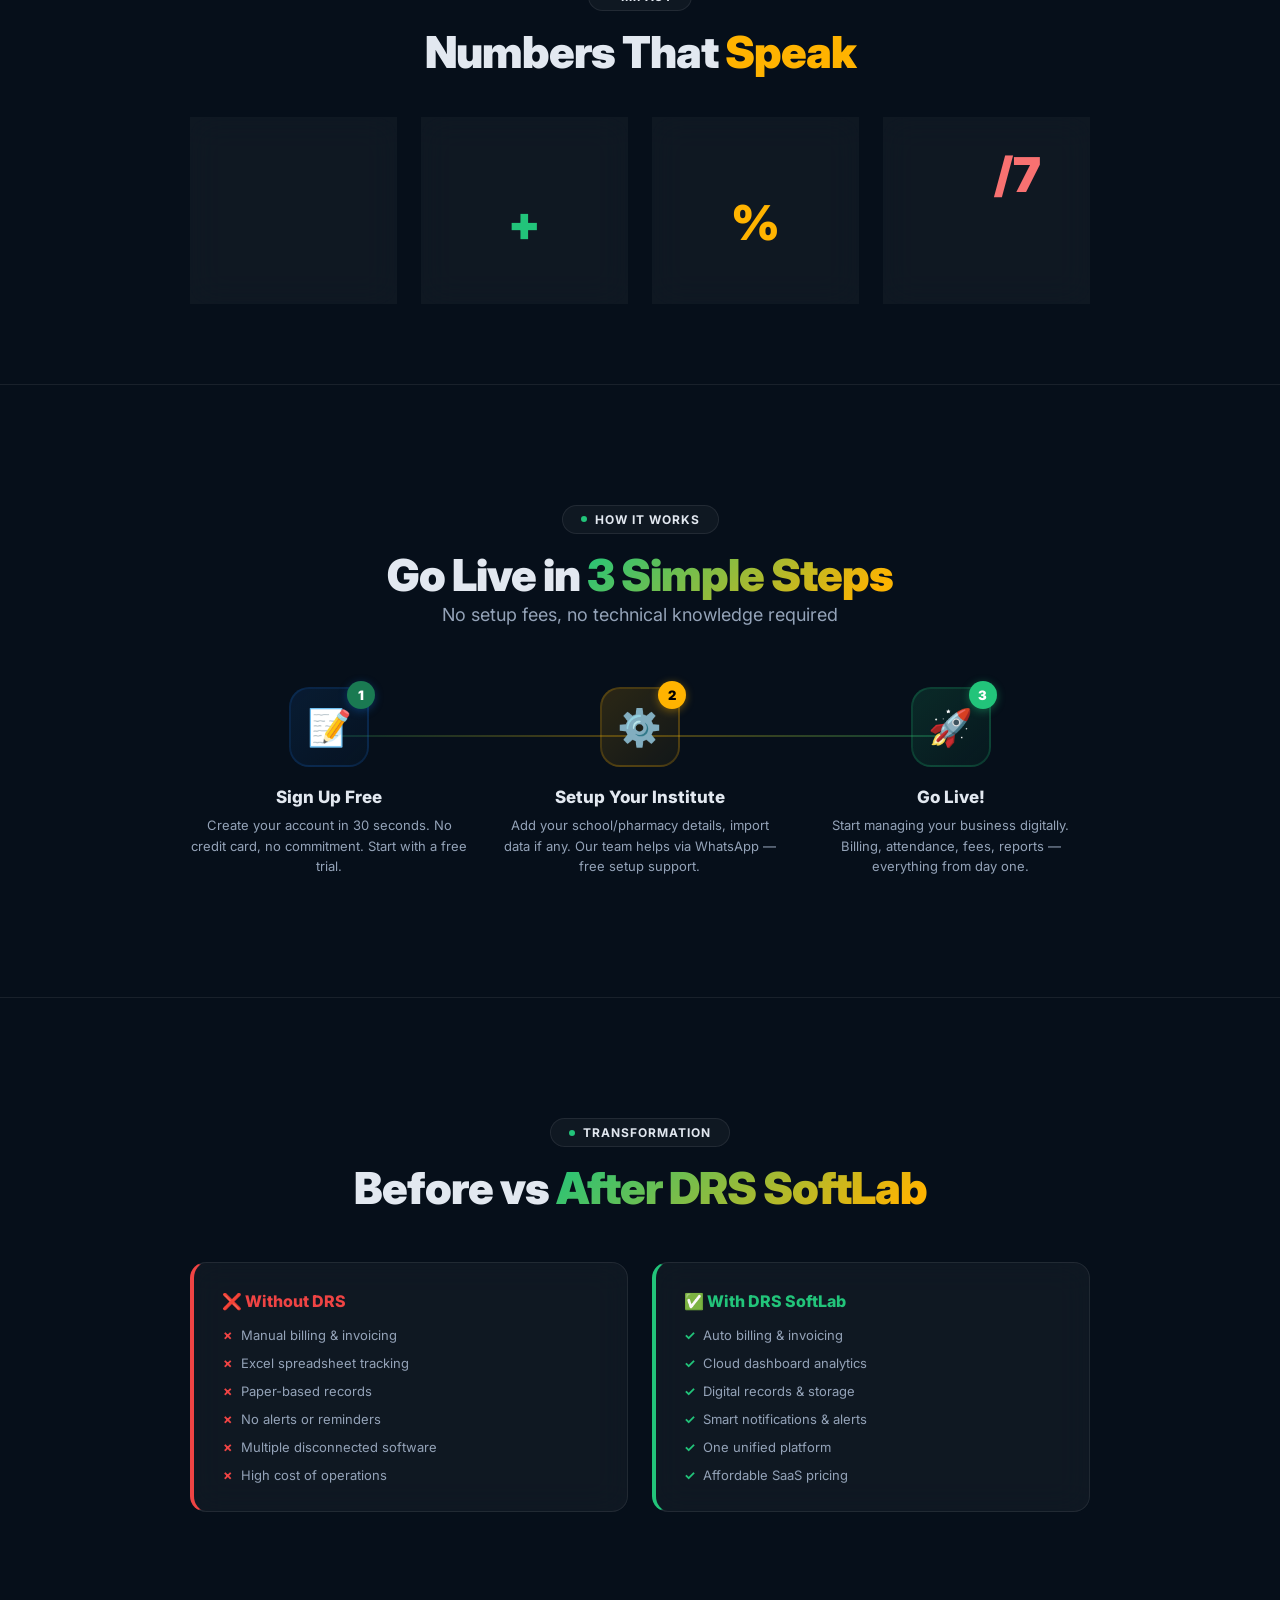
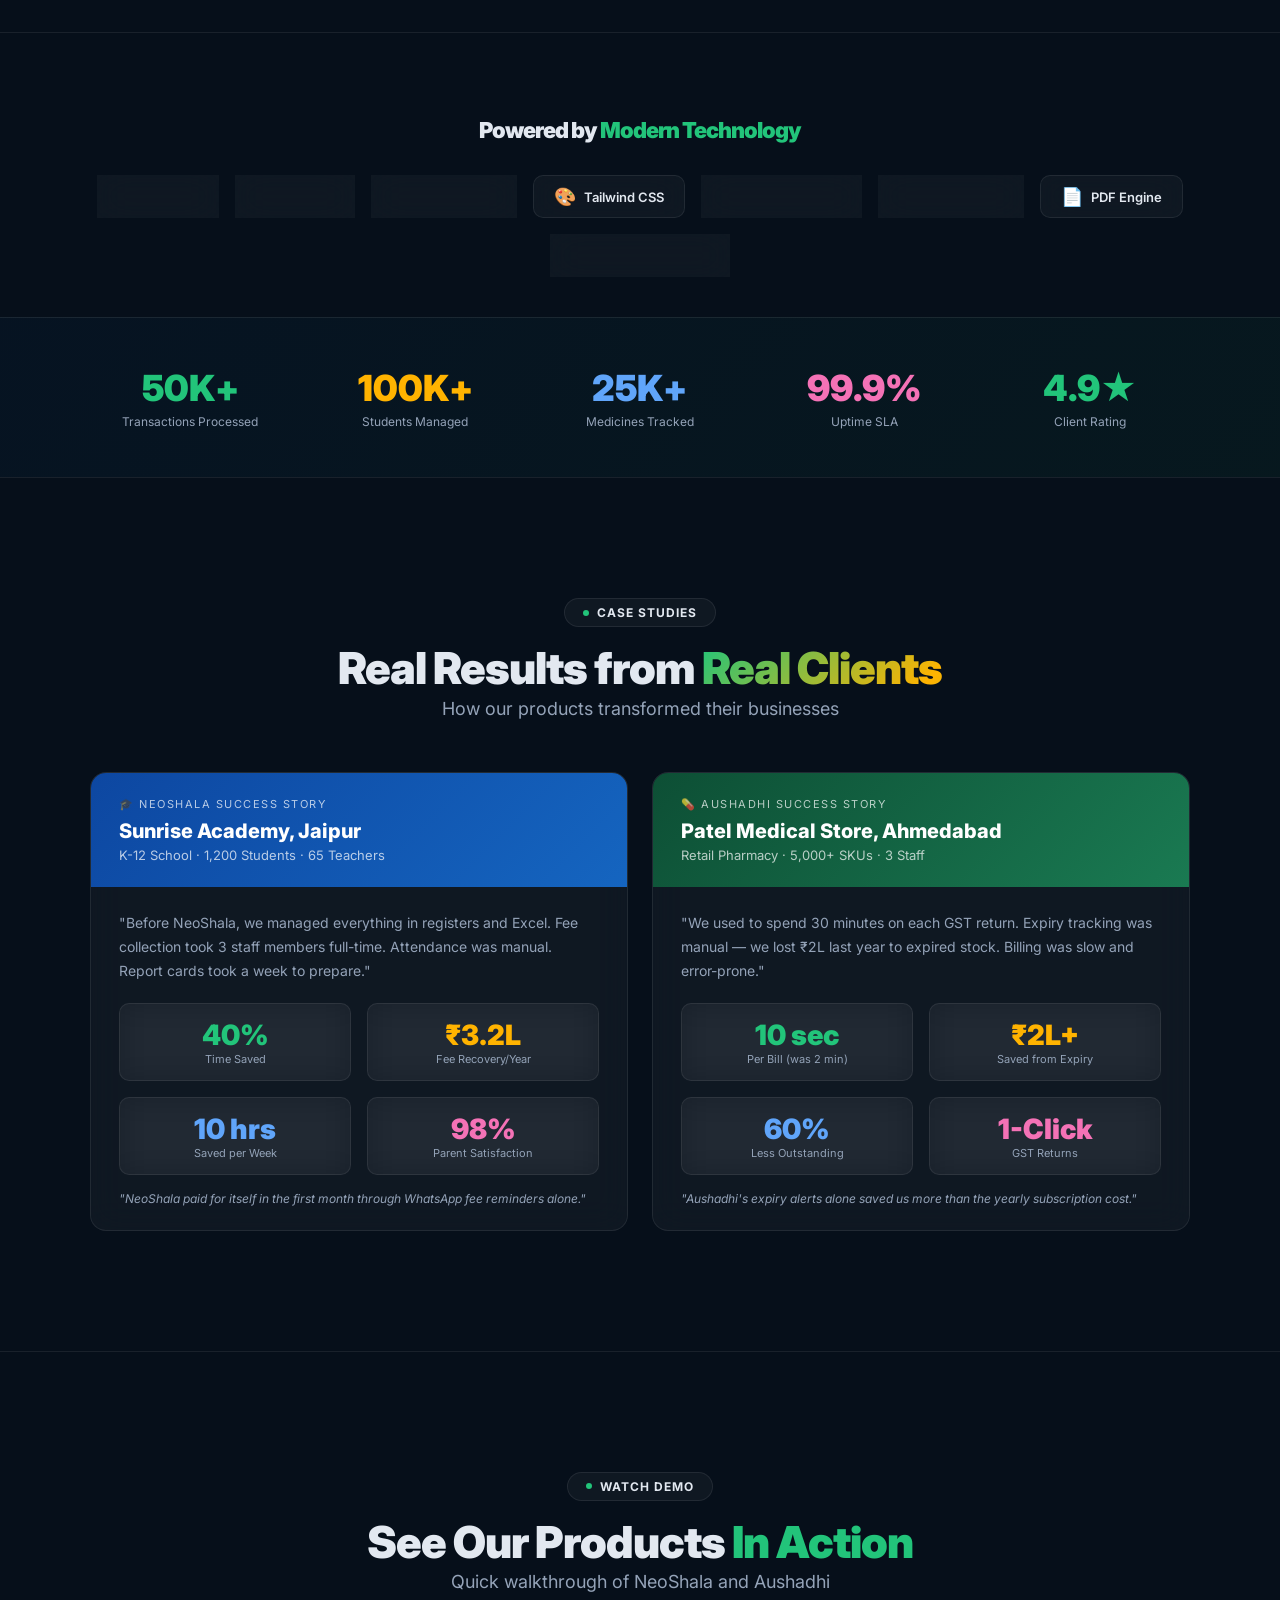
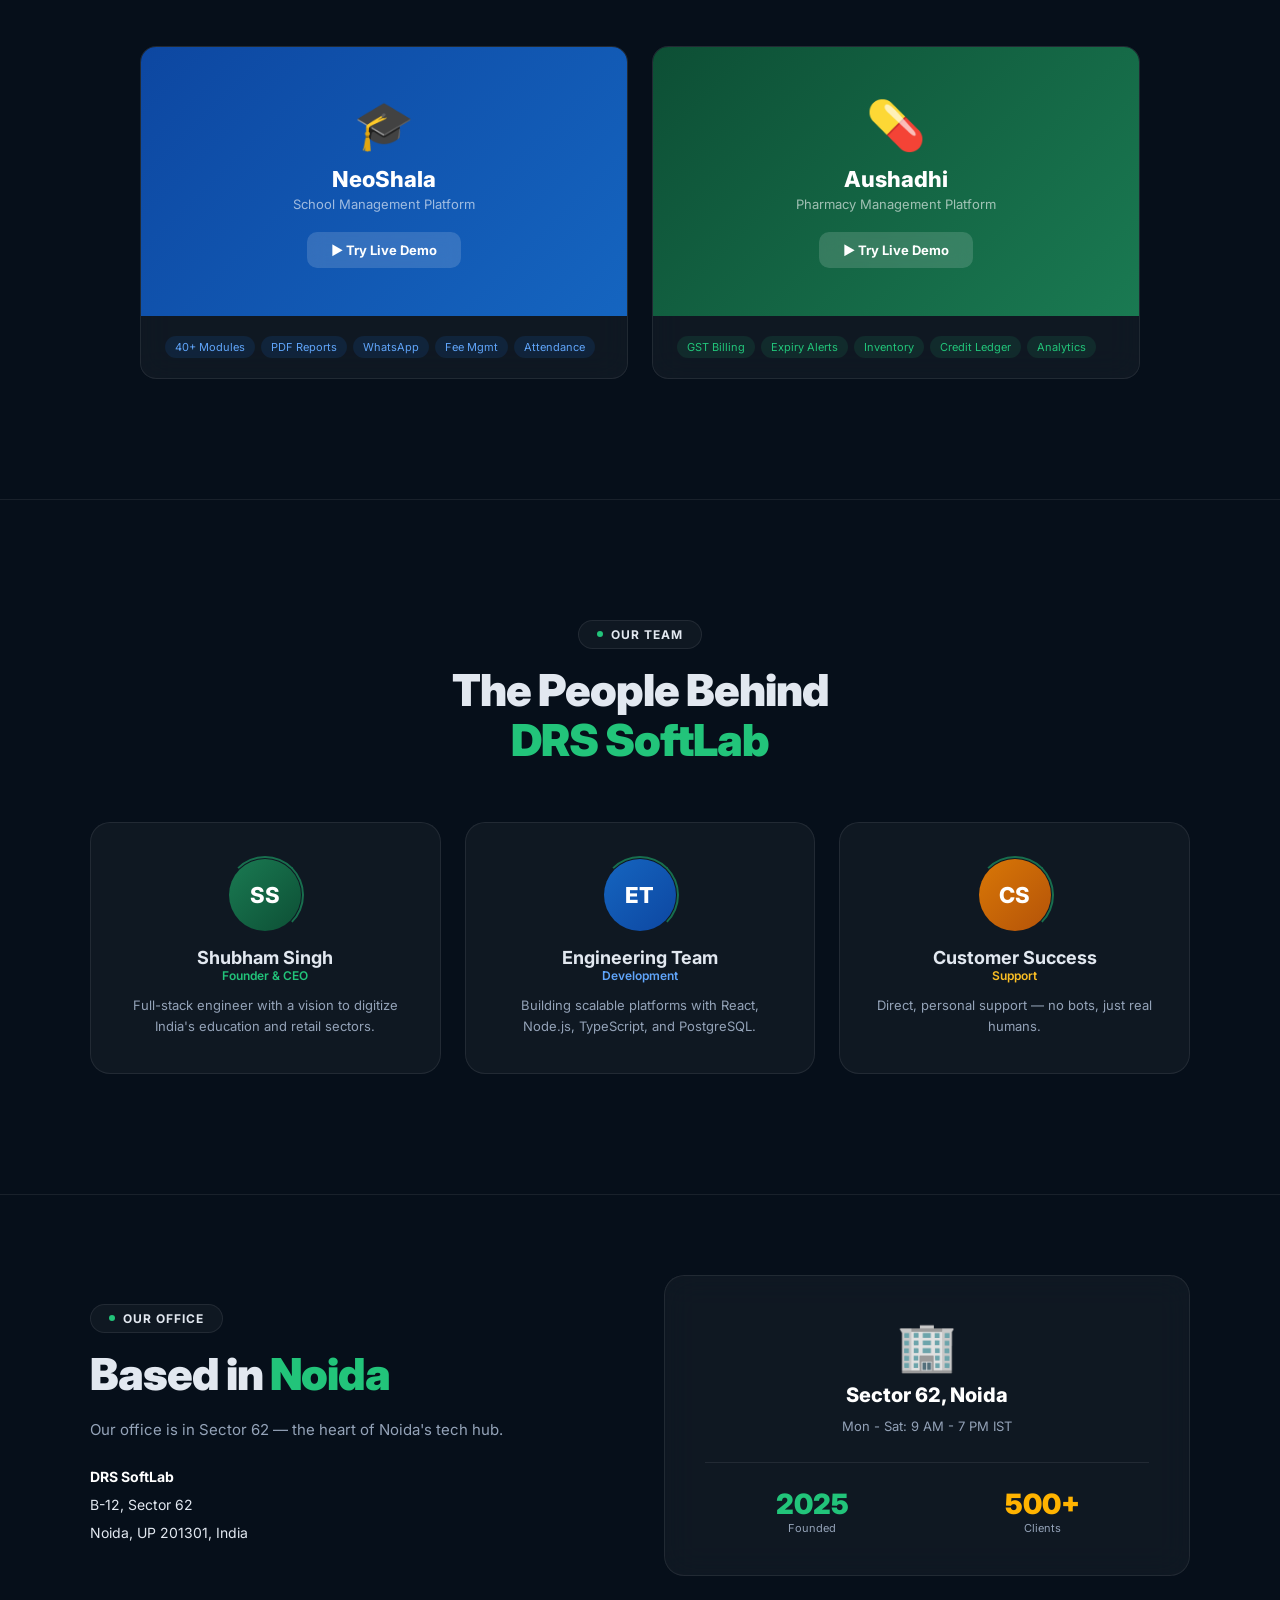
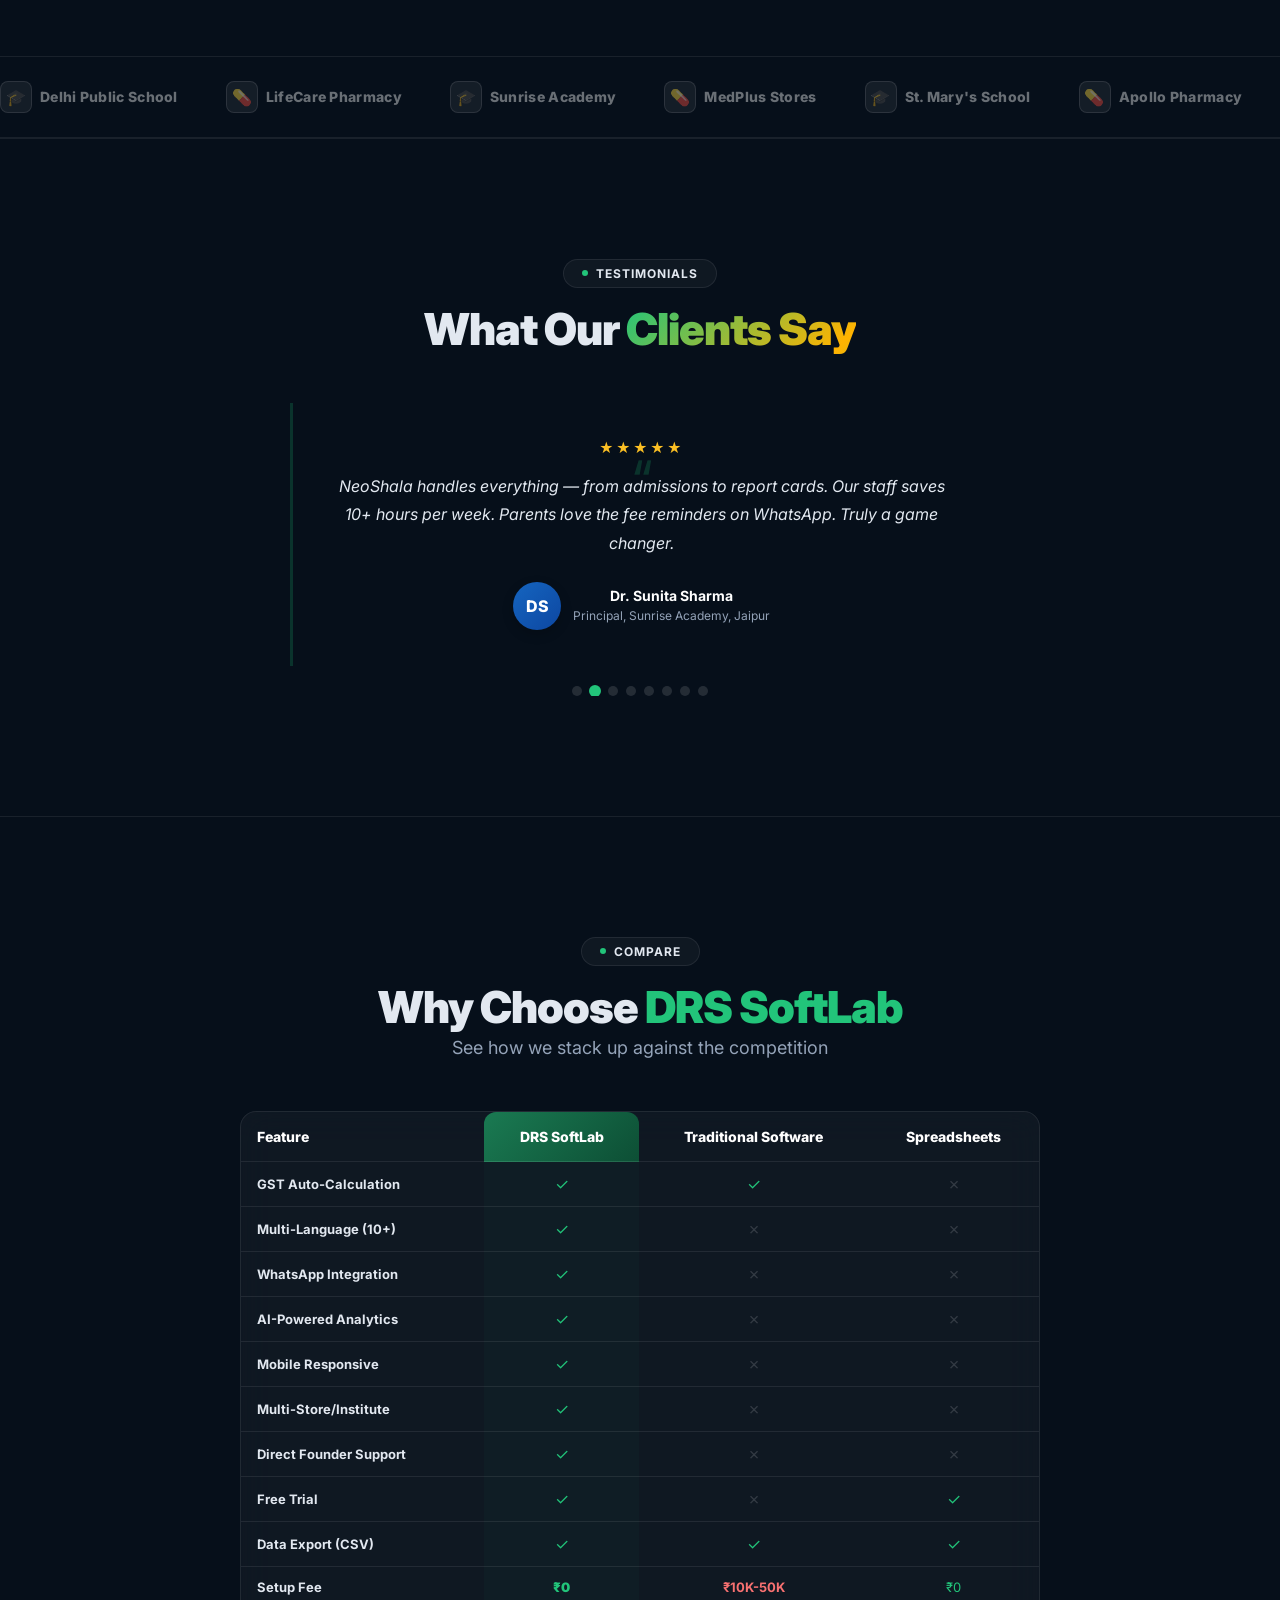
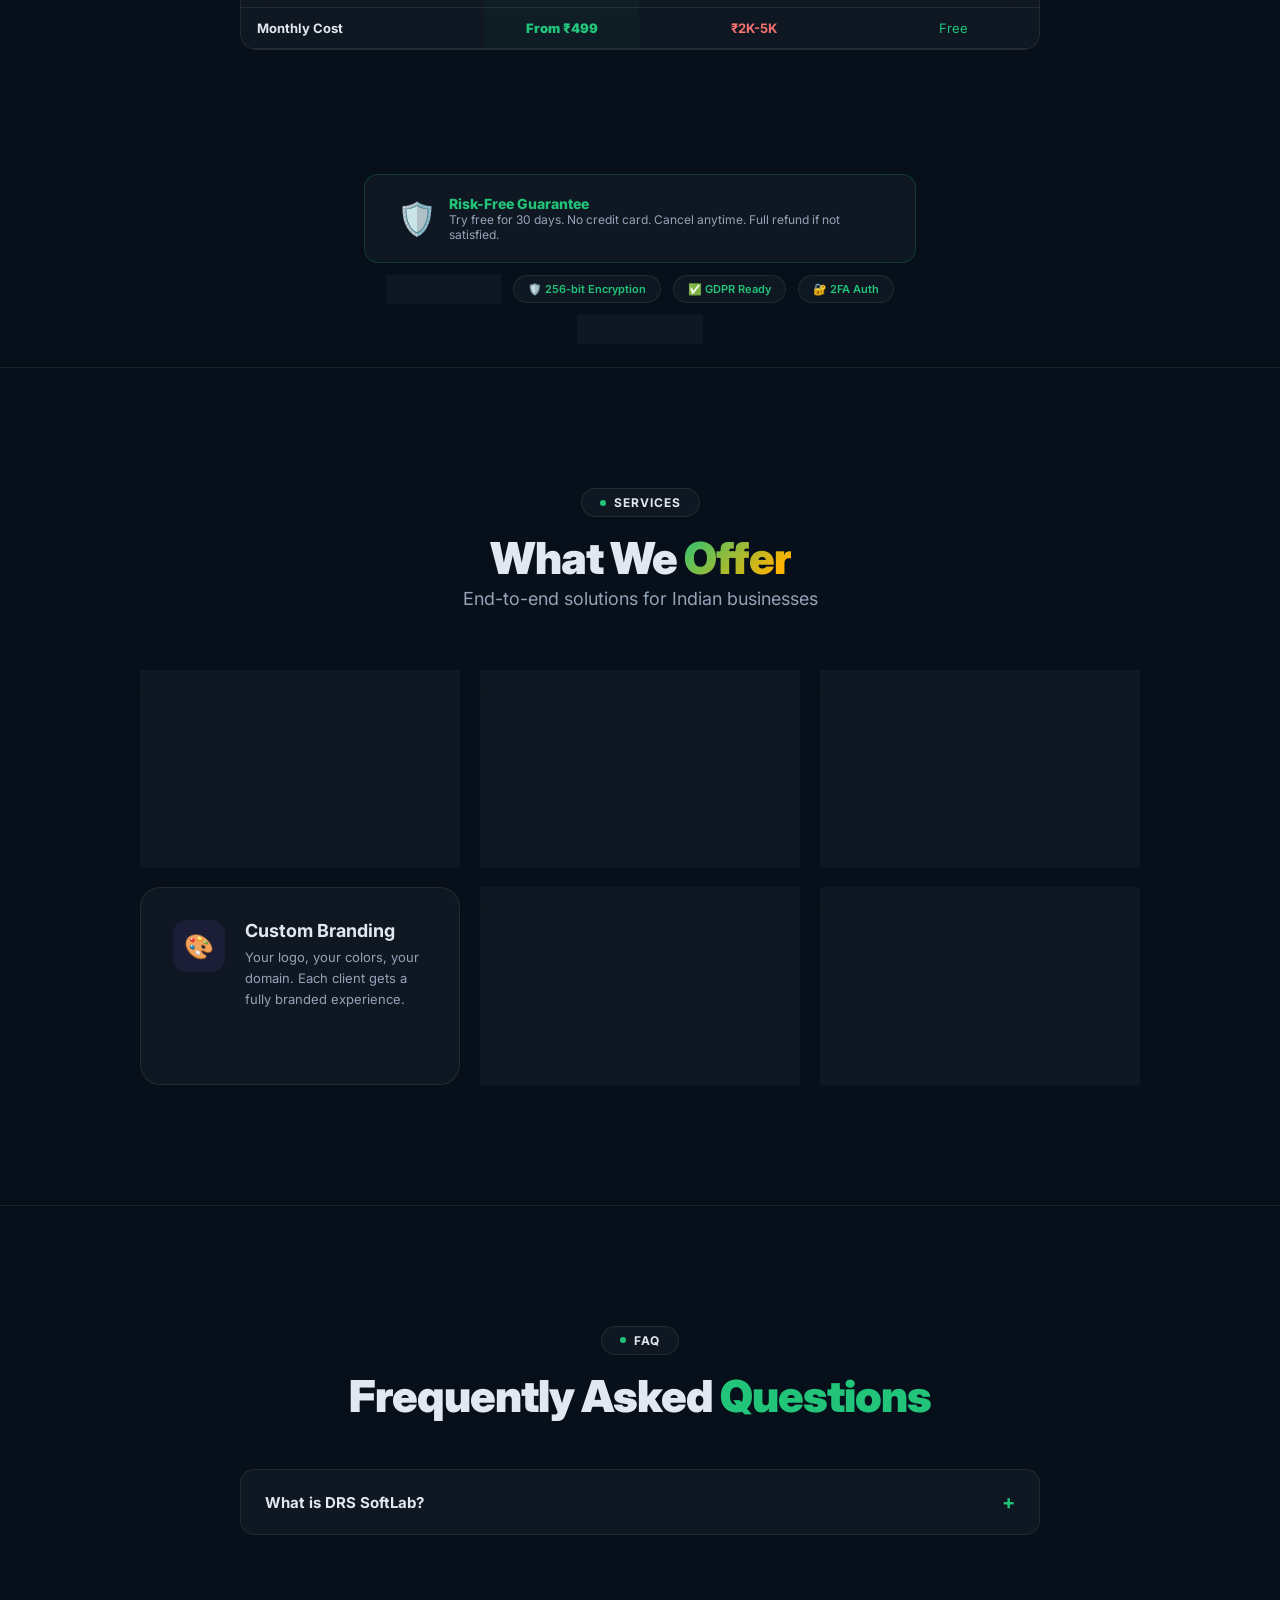
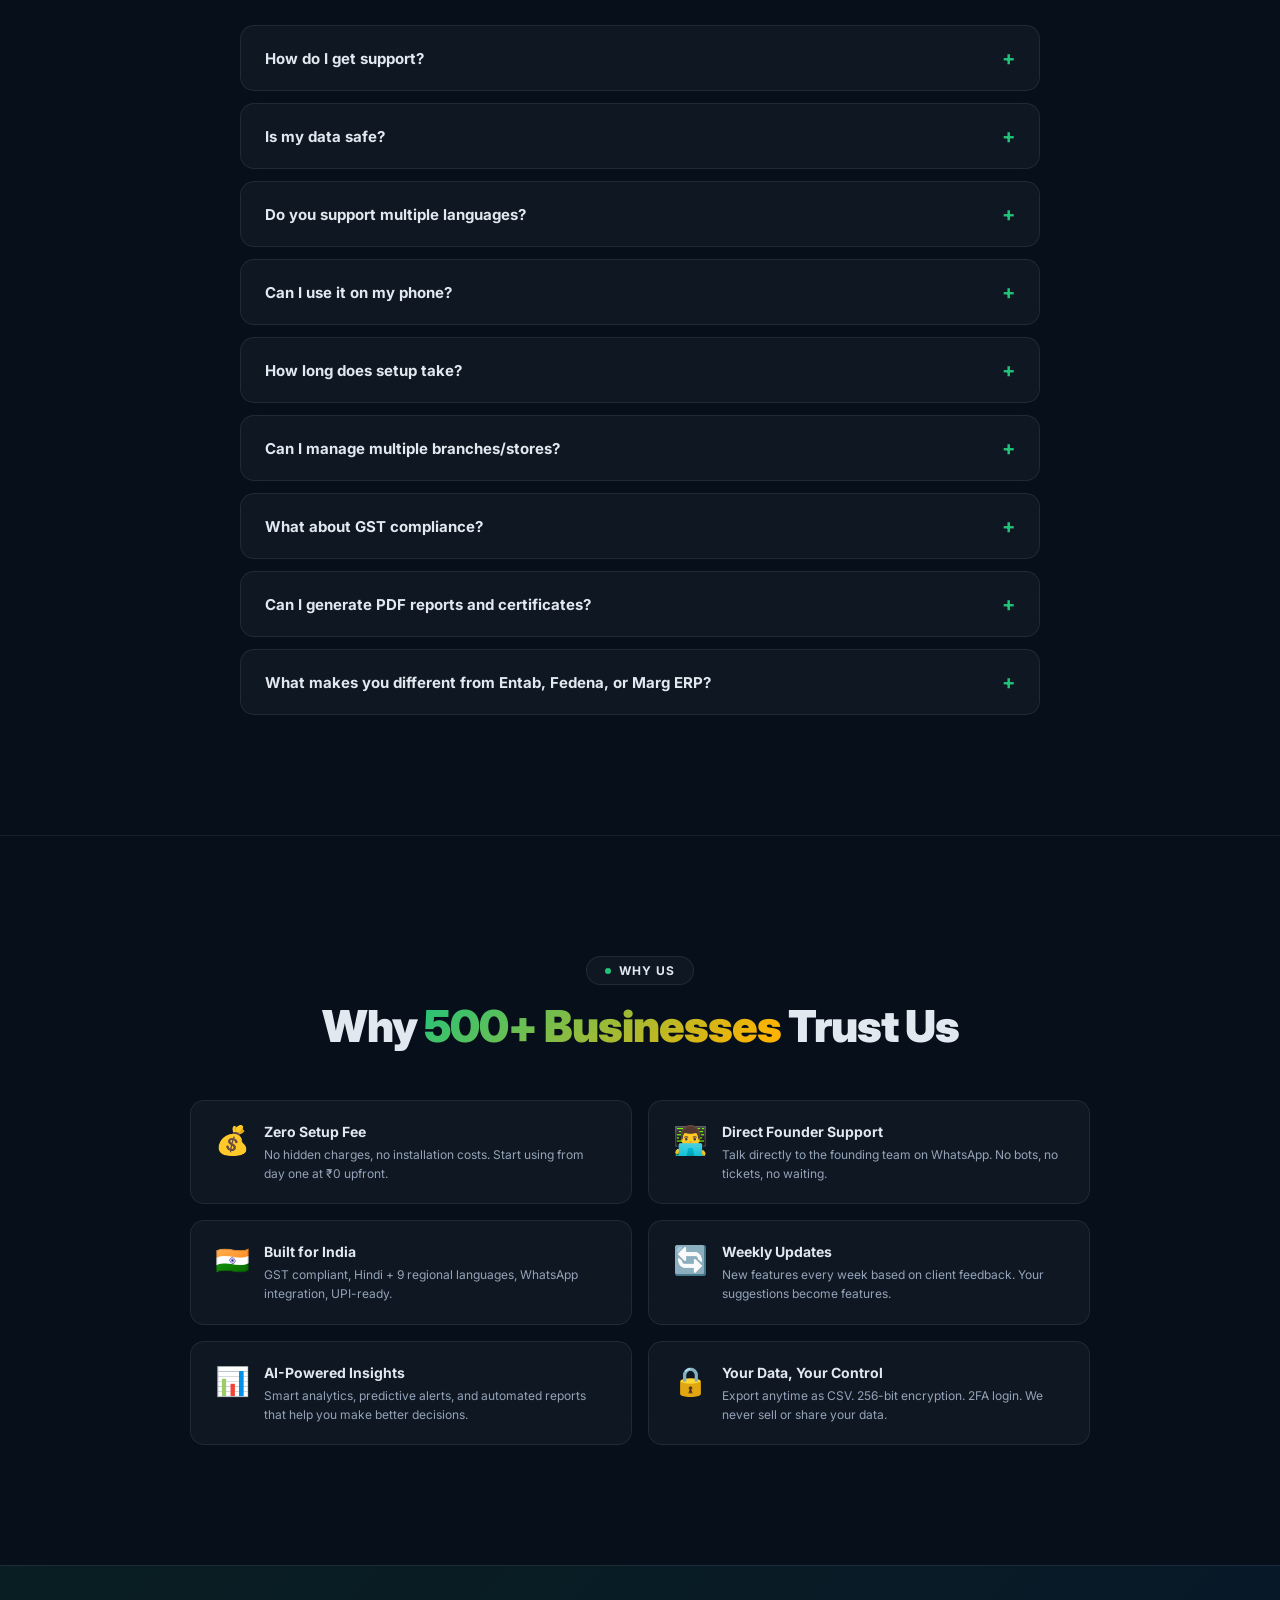
==== commit 923fe98b: "Premium: exit popup, before/after section, guarantee badge, security badges, integration logos, What" ====
--- a/index.html
+++ b/index.html
@@ -161,6 +161,24 @@
           <span style="font-size:24px">🌍</span>
           <div><strong style="color:#f472b6">10+ Languages</strong><div style="font-size:11px;color:var(--text-muted)">Hindi, Tamil, Bengali...</div></div>
         </div>
+      </div>
+    </div>
+  </section>
+
+  <!-- Integration Logos Strip -->
+  <section style="padding:24px 0;border-top:1px solid var(--border);position:relative;z-index:1">
+    <div class="container">
+      <div style="text-align:center;margin-bottom:12px">
+        <span style="font-size:10px;font-weight:700;color:var(--text-muted);text-transform:uppercase;letter-spacing:2px">Powered By</span>
+      </div>
+      <div style="display:flex;justify-content:center;flex-wrap:wrap;gap:20px;align-items:center;opacity:0.4">
+        <span class="glass" style="padding:6px 16px;border-radius:8px;font-size:12px;font-weight:700">⚛️ React</span>
+        <span class="glass" style="padding:6px 16px;border-radius:8px;font-size:12px;font-weight:700">🟢 Node.js</span>
+        <span class="glass" style="padding:6px 16px;border-radius:8px;font-size:12px;font-weight:700">🐘 PostgreSQL</span>
+        <span class="glass" style="padding:6px 16px;border-radius:8px;font-size:12px;font-weight:700">💬 WhatsApp</span>
+        <span class="glass" style="padding:6px 16px;border-radius:8px;font-size:12px;font-weight:700">☁️ Cloudflare</span>
+        <span class="glass" style="padding:6px 16px;border-radius:8px;font-size:12px;font-weight:700">🔐 2FA</span>
+        <span class="glass" style="padding:6px 16px;border-radius:8px;font-size:12px;font-weight:700">📄 PDF Engine</span>
       </div>
     </div>
   </section>
@@ -1009,6 +1027,40 @@
     </div>
   </section>
 
+  <!-- Before vs After DRS SoftLab -->
+  <section class="section" style="border-top:1px solid var(--border)">
+    <div class="container" style="max-width:900px">
+      <div class="text-center" style="margin-bottom:48px">
+        <div class="section-tag reveal"><span class="dot"></span> Transformation</div>
+        <h2 class="reveal reveal-d1">Before vs <span class="gradient-text">After DRS SoftLab</span></h2>
+      </div>
+      <div style="display:grid;grid-template-columns:1fr 1fr;gap:24px" class="reveal">
+        <div class="glass" style="border-radius:16px;padding:28px;border-left:4px solid #ef4444">
+          <h3 style="font-size:16px;font-weight:800;color:#ef4444;margin-bottom:16px">❌ Without DRS</h3>
+          <div style="display:flex;flex-direction:column;gap:12px;font-size:13px;color:var(--text-muted)">
+            <div style="display:flex;align-items:center;gap:8px"><span style="color:#ef4444;font-weight:700">✗</span> Manual billing & invoicing</div>
+            <div style="display:flex;align-items:center;gap:8px"><span style="color:#ef4444;font-weight:700">✗</span> Excel spreadsheet tracking</div>
+            <div style="display:flex;align-items:center;gap:8px"><span style="color:#ef4444;font-weight:700">✗</span> Paper-based records</div>
+            <div style="display:flex;align-items:center;gap:8px"><span style="color:#ef4444;font-weight:700">✗</span> No alerts or reminders</div>
+            <div style="display:flex;align-items:center;gap:8px"><span style="color:#ef4444;font-weight:700">✗</span> Multiple disconnected software</div>
+            <div style="display:flex;align-items:center;gap:8px"><span style="color:#ef4444;font-weight:700">✗</span> High cost of operations</div>
+          </div>
+        </div>
+        <div class="glass" style="border-radius:16px;padding:28px;border-left:4px solid var(--primary-light)">
+          <h3 style="font-size:16px;font-weight:800;color:var(--primary-light);margin-bottom:16px">✅ With DRS SoftLab</h3>
+          <div style="display:flex;flex-direction:column;gap:12px;font-size:13px;color:var(--text-muted)">
+            <div style="display:flex;align-items:center;gap:8px"><span style="color:var(--primary-light);font-weight:700">✓</span> Auto billing & invoicing</div>
+            <div style="display:flex;align-items:center;gap:8px"><span style="color:var(--primary-light);font-weight:700">✓</span> Cloud dashboard analytics</div>
+            <div style="display:flex;align-items:center;gap:8px"><span style="color:var(--primary-light);font-weight:700">✓</span> Digital records & storage</div>
+            <div style="display:flex;align-items:center;gap:8px"><span style="color:var(--primary-light);font-weight:700">✓</span> Smart notifications & alerts</div>
+            <div style="display:flex;align-items:center;gap:8px"><span style="color:var(--primary-light);font-weight:700">✓</span> One unified platform</div>
+            <div style="display:flex;align-items:center;gap:8px"><span style="color:var(--primary-light);font-weight:700">✓</span> Affordable SaaS pricing</div>
+          </div>
+        </div>
+      </div>
+    </div>
+  </section>
+
   <!-- Built With Modern Tech -->
   <section style="position:relative;z-index:1;padding:40px 0;border-top:1px solid var(--border)">
     <div class="container">
@@ -1384,6 +1436,24 @@
       </div>
     </div>
   </section>
+
+  <!-- Guarantee Badge -->
+  <div style="text-align:center;padding:24px;margin:-20px auto 0;max-width:600px;position:relative;z-index:1" class="reveal">
+    <div class="glass" style="padding:20px 32px;border-radius:14px;display:inline-flex;align-items:center;gap:12px;border:1px solid rgba(34,196,122,0.2)">
+      <span style="font-size:32px">🛡️</span>
+      <div style="text-align:left">
+        <div style="font-weight:800;font-size:14px;color:var(--primary-light)">Risk-Free Guarantee</div>
+        <div style="font-size:12px;color:var(--text-muted)">Try free for 30 days. No credit card. Cancel anytime. Full refund if not satisfied.</div>
+      </div>
+    </div>
+    <div style="display:flex;justify-content:center;gap:12px;margin-top:12px;flex-wrap:wrap" class="reveal">
+      <span class="glass" style="padding:6px 14px;border-radius:20px;font-size:11px;font-weight:600;color:var(--primary-light)">🔒 SSL Secured</span>
+      <span class="glass" style="padding:6px 14px;border-radius:20px;font-size:11px;font-weight:600;color:var(--primary-light)">🛡️ 256-bit Encryption</span>
+      <span class="glass" style="padding:6px 14px;border-radius:20px;font-size:11px;font-weight:600;color:var(--primary-light)">✅ GDPR Ready</span>
+      <span class="glass" style="padding:6px 14px;border-radius:20px;font-size:11px;font-weight:600;color:var(--primary-light)">🔐 2FA Auth</span>
+      <span class="glass" style="padding:6px 14px;border-radius:20px;font-size:11px;font-weight:600;color:var(--primary-light)">📊 99.9% Uptime</span>
+    </div>
+  </div>
 
   <!-- Services -->
   <section class="section" style="border-top:1px solid var(--border)">
@@ -1635,7 +1705,29 @@
     <button class="dev-banner-close" onclick="document.getElementById('dev-banner').style.display='none'" title="Dismiss">&times;</button>
   </div>
 
+  <!-- WhatsApp Floating Chat Button -->
+  <a href="https://wa.me/919453373823?text=Hi%20DRS%20SoftLab!%20I'm%20interested%20in%20your%20products." target="_blank" rel="noopener noreferrer" class="whatsapp-float" title="Chat with us on WhatsApp">
+    <svg width="28" height="28" viewBox="0 0 24 24" fill="#fff"><path d="M17.472 14.382c-.297-.149-1.758-.867-2.03-.967-.273-.099-.471-.148-.67.15-.197.297-.767.966-.94 1.164-.173.199-.347.223-.644.075-.297-.15-1.255-.463-2.39-1.475-.883-.788-1.48-1.761-1.653-2.059-.173-.297-.018-.458.13-.606.134-.133.298-.347.446-.52.149-.174.198-.298.298-.497.099-.198.05-.371-.025-.52-.075-.149-.669-1.612-.916-2.207-.242-.579-.487-.5-.669-.51-.173-.008-.371-.01-.57-.01-.198 0-.52.074-.792.372-.272.297-1.04 1.016-1.04 2.479 0 1.462 1.065 2.875 1.213 3.074.149.198 2.096 3.2 5.077 4.487.709.306 1.262.489 1.694.625.712.227 1.36.195 1.871.118.571-.085 1.758-.719 2.006-1.413.248-.694.248-1.289.173-1.413-.074-.124-.272-.198-.57-.347z"/><path d="M12 2C6.477 2 2 6.477 2 12c0 1.89.525 3.66 1.438 5.168L2 22l4.832-1.438A9.955 9.955 0 0012 22c5.523 0 10-4.477 10-10S17.523 2 12 2z"/></svg>
+  </a>
+
   <script src="config.js"></script>
   <script src="script.js"></script>
+  <script>
+  // Exit intent popup — shows once when mouse leaves viewport
+  (function() {
+    let shown = false;
+    document.addEventListener('mouseleave', function(e) {
+      if (e.clientY < 0 && !shown && !sessionStorage.getItem('exit_shown')) {
+        shown = true;
+        sessionStorage.setItem('exit_shown', '1');
+        const overlay = document.createElement('div');
+        overlay.className = 'exit-popup-overlay';
+        overlay.innerHTML = '<div class="exit-popup"><div style="font-size:48px;margin-bottom:16px">🎁</div><h3 style="font-size:22px;font-weight:900;margin-bottom:8px;color:#fff">Wait! Special Offer</h3><p style="color:var(--text-muted);font-size:14px;line-height:1.6;margin-bottom:24px">Get <strong style="color:var(--primary-light)">20% OFF</strong> your first 3 months on any plan. Limited time offer!</p><a href="https://wa.me/919453373823?text=Hi!%20I%20want%20the%2020%25%20discount%20offer" target="_blank" style="display:inline-block;padding:14px 32px;background:var(--primary-light);color:#fff;border-radius:12px;font-weight:800;font-size:15px;text-decoration:none;box-shadow:0 4px 20px rgba(34,196,122,0.3)">Claim 20% Off →</a><div style="margin-top:16px;font-size:12px;color:var(--text-muted);cursor:pointer" onclick="this.closest(\'.exit-popup-overlay\').remove()">No thanks, I\'ll pay full price</div></div>';
+        overlay.addEventListener('click', function(ev) { if (ev.target === overlay) overlay.remove(); });
+        document.body.appendChild(overlay);
+      }
+    });
+  })();
+  </script>
 </body>
 </html>
--- a/styles.css
+++ b/styles.css
@@ -76,8 +76,13 @@
   backdrop-filter: blur(16px); -webkit-backdrop-filter: blur(16px);
   border: 1px solid var(--glass-border);
   border-radius: 20px;
-}
-.glass:hover { border-color: rgba(255,255,255,0.15); background: rgba(255,255,255,0.06); }
+  transition: all 0.35s cubic-bezier(0.16,1,0.3,1);
+}
+.glass:hover {
+  border-color: rgba(255,255,255,0.15); background: rgba(255,255,255,0.06);
+  transform: translateY(-4px);
+  box-shadow: 0 12px 40px rgba(0,0,0,0.15);
+}
 
 /* ─── Header ──────────────────────────────────────── */
 .header {
@@ -331,8 +336,16 @@
 }
 .product-card:hover::after { left: 100%; }
 
-/* ─── Stat value glow ────────────────────────────── */
-.stat-value { text-shadow: 0 0 40px rgba(34,196,122,0.15); }
+/* ─── Stat value glow + pulse ────────────────────── */
+@keyframes stat-pulse {
+  0%, 100% { transform: scale(1); opacity: 1; }
+  50% { transform: scale(1.04); opacity: 0.85; }
+}
+.stat-value {
+  text-shadow: 0 0 40px rgba(34,196,122,0.15);
+  animation: stat-pulse 3s ease-in-out infinite;
+  display: inline-block;
+}
 
 /* ─── Preloader Splash ────────────────────────────── */
 .preloader {
@@ -1023,6 +1036,86 @@
   border-radius: 20px; opacity: 0; transition: opacity 0.3s; pointer-events: none; gap: 6px;
 }
 article:hover .blog-coming-soon { opacity: 1; pointer-events: all; }
+
+/* ─── Testimonial Glowing Left Border ────────────── */
+.testimonial-card {
+  border-left: 3px solid rgba(34,196,122,0.2);
+  transition: border-color 0.4s ease, box-shadow 0.4s ease;
+}
+.testimonial-card:hover {
+  border-left-color: var(--primary-light);
+  box-shadow: -4px 0 20px rgba(34,196,122,0.2);
+}
+
+/* ─── Typing Cursor Effect ───────────────────────── */
+@keyframes cursor-blink {
+  0%, 100% { border-right-color: var(--primary-light); }
+  50% { border-right-color: transparent; }
+}
+.typing-cursor {
+  border-right: 2px solid var(--primary-light);
+  animation: cursor-blink 0.8s step-end infinite;
+  padding-right: 2px;
+}
+.terminal-body .cmd::after,
+.hero .subtitle::after {
+  content: '';
+  display: inline-block;
+  width: 2px; height: 1em;
+  background: var(--primary-light);
+  margin-left: 4px;
+  vertical-align: text-bottom;
+  animation: blink 0.8s step-end infinite;
+}
+
+/* ─── How It Works Step Bounce ───────────────────── */
+@keyframes step-bounce {
+  0% { transform: scale(0.6) translateY(20px); opacity: 0; }
+  60% { transform: scale(1.15) translateY(-6px); opacity: 1; }
+  80% { transform: scale(0.95) translateY(2px); }
+  100% { transform: scale(1) translateY(0); opacity: 1; }
+}
+.step-number {
+  display: inline-flex; align-items: center; justify-content: center;
+  transition: transform 0.3s ease;
+}
+.step-number.visible,
+.reveal.visible .step-number {
+  animation: step-bounce 0.7s cubic-bezier(0.34,1.56,0.64,1) both;
+}
+.reveal-d1 .step-number { animation-delay: 0.15s; }
+.reveal-d2 .step-number { animation-delay: 0.3s; }
+.reveal-d3 .step-number { animation-delay: 0.45s; }
+.reveal-d4 .step-number { animation-delay: 0.6s; }
+
+/* ─── Case Study Gradient Border on Hover ────────── */
+.case-study-card {
+  position: relative;
+  border-radius: 20px;
+  transition: all 0.4s ease;
+}
+.case-study-card::before {
+  content: ''; position: absolute; inset: -2px; border-radius: inherit; z-index: -1;
+  background: linear-gradient(135deg, var(--primary-light), var(--gold), #60a5fa, var(--primary-light));
+  background-size: 300% 300%;
+  animation: gradient-x 4s ease infinite;
+  opacity: 0; transition: opacity 0.4s ease;
+}
+.case-study-card:hover::before { opacity: 1; }
+.case-study-card:hover {
+  transform: translateY(-6px);
+  box-shadow: 0 16px 48px rgba(34,196,122,0.12);
+}
+
+/* ─── Improved Scroll Reveal Animations ──────────── */
+.reveal-left { opacity: 0; transform: translateX(-40px); transition: opacity 0.8s cubic-bezier(0.16,1,0.3,1), transform 0.8s cubic-bezier(0.16,1,0.3,1); }
+.reveal-left.visible { opacity: 1; transform: translateX(0); }
+.reveal-right { opacity: 0; transform: translateX(40px); transition: opacity 0.8s cubic-bezier(0.16,1,0.3,1), transform 0.8s cubic-bezier(0.16,1,0.3,1); }
+.reveal-right.visible { opacity: 1; transform: translateX(0); }
+.reveal-rotate { opacity: 0; transform: rotate(-3deg) translateY(30px); transition: opacity 0.8s ease, transform 0.8s ease; }
+.reveal-rotate.visible { opacity: 1; transform: rotate(0) translateY(0); }
+.reveal-d5 { transition-delay: 0.5s; }
+.reveal-d6 { transition-delay: 0.6s; }
 
 /* ─── Responsive ──────────────────────────────────── */
 @media (max-width: 1024px) {
@@ -1071,3 +1164,11 @@
   .section { padding: 48px 16px; }
   .footer-grid { grid-template-columns: 1fr; }
 }
+
+/* ─── Exit Intent Popup ──────────────────────────── */
+.exit-popup-overlay { position:fixed; inset:0; background:rgba(0,0,0,0.7); z-index:10000; display:flex; align-items:center; justify-content:center; animation:fadeIn 0.3s ease; }
+.exit-popup { background:var(--bg-card,#1a2332); border-radius:20px; padding:40px; max-width:420px; width:90%; text-align:center; position:relative; border:1px solid var(--border); box-shadow:0 20px 60px rgba(0,0,0,0.5); animation:modal-in 0.3s cubic-bezier(0.34,1.56,0.64,1); }
+
+/* WhatsApp Floating Button */
+.whatsapp-float { position:fixed; bottom:24px; right:24px; width:56px; height:56px; border-radius:50%; background:#25D366; display:flex; align-items:center; justify-content:center; box-shadow:0 4px 20px rgba(37,211,102,0.4); z-index:9999; text-decoration:none; transition:all 0.3s; }
+.whatsapp-float:hover { transform:scale(1.1); box-shadow:0 6px 30px rgba(37,211,102,0.5); }
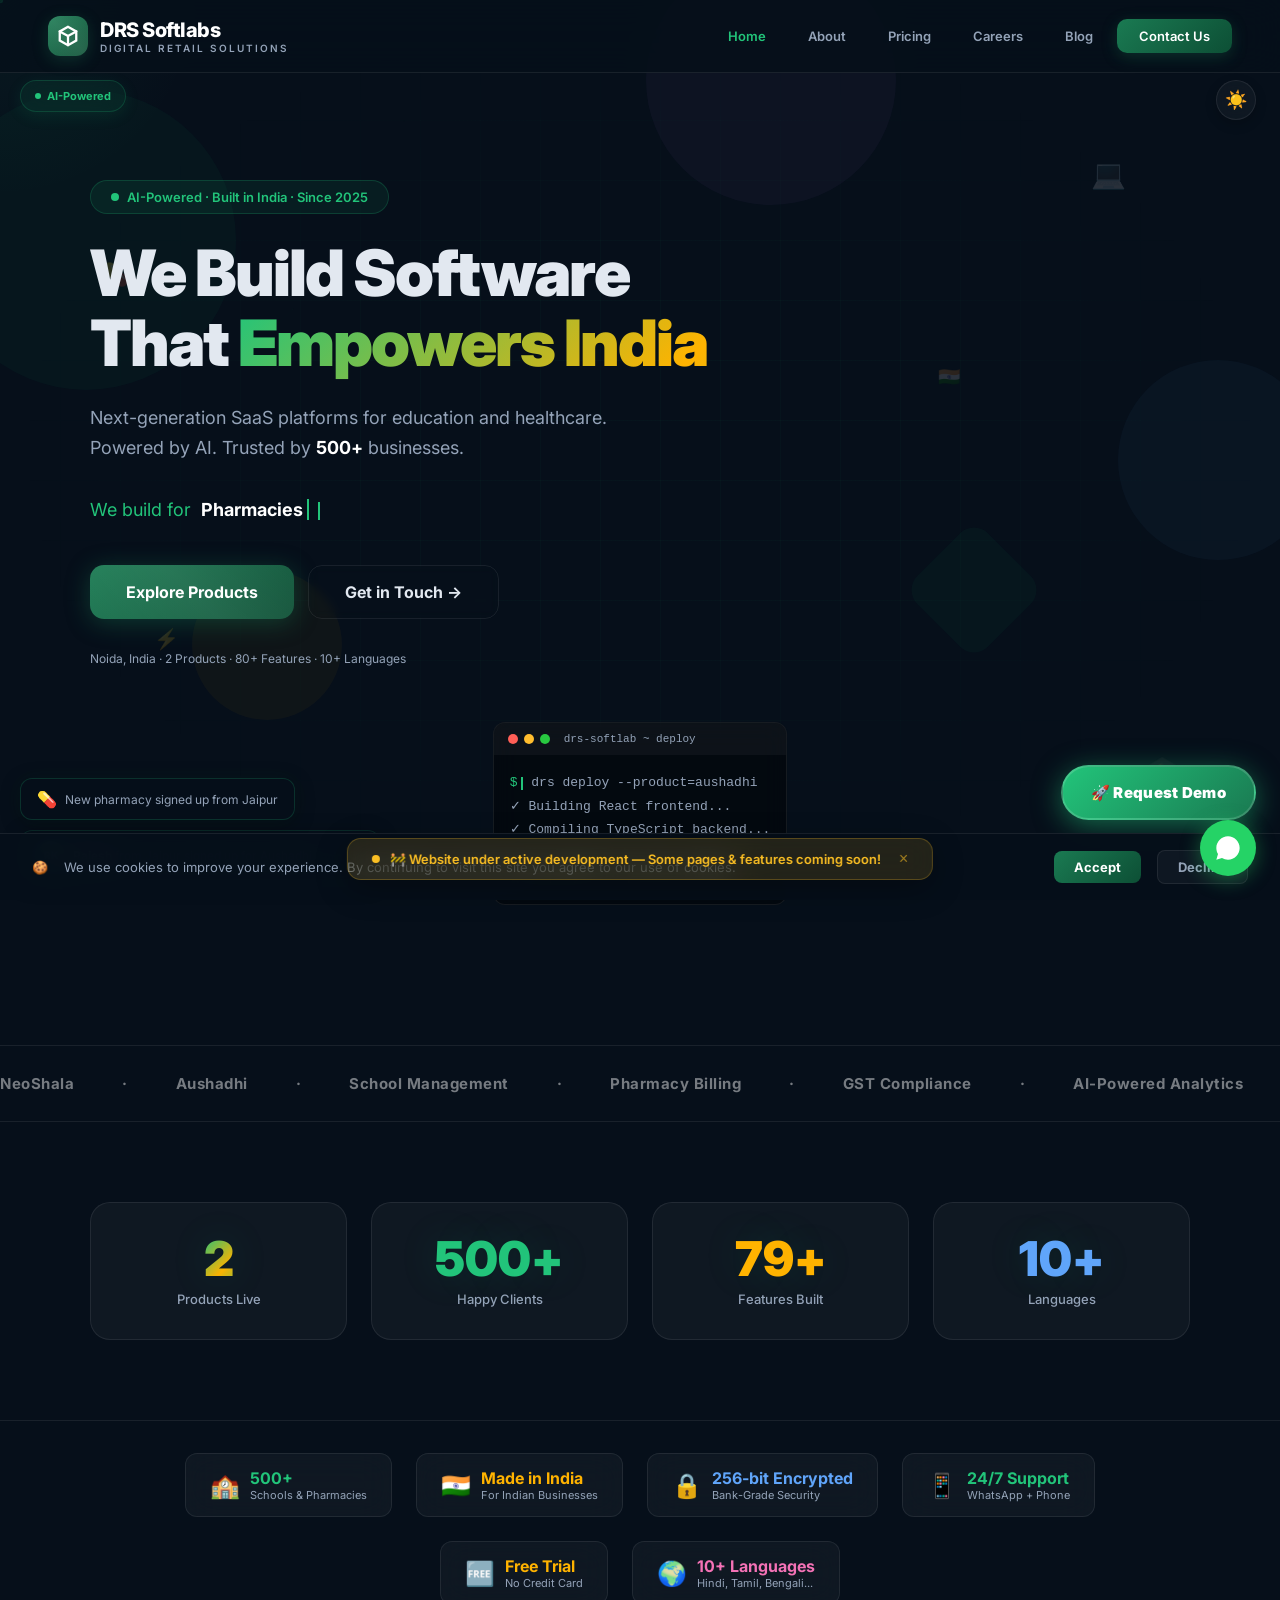
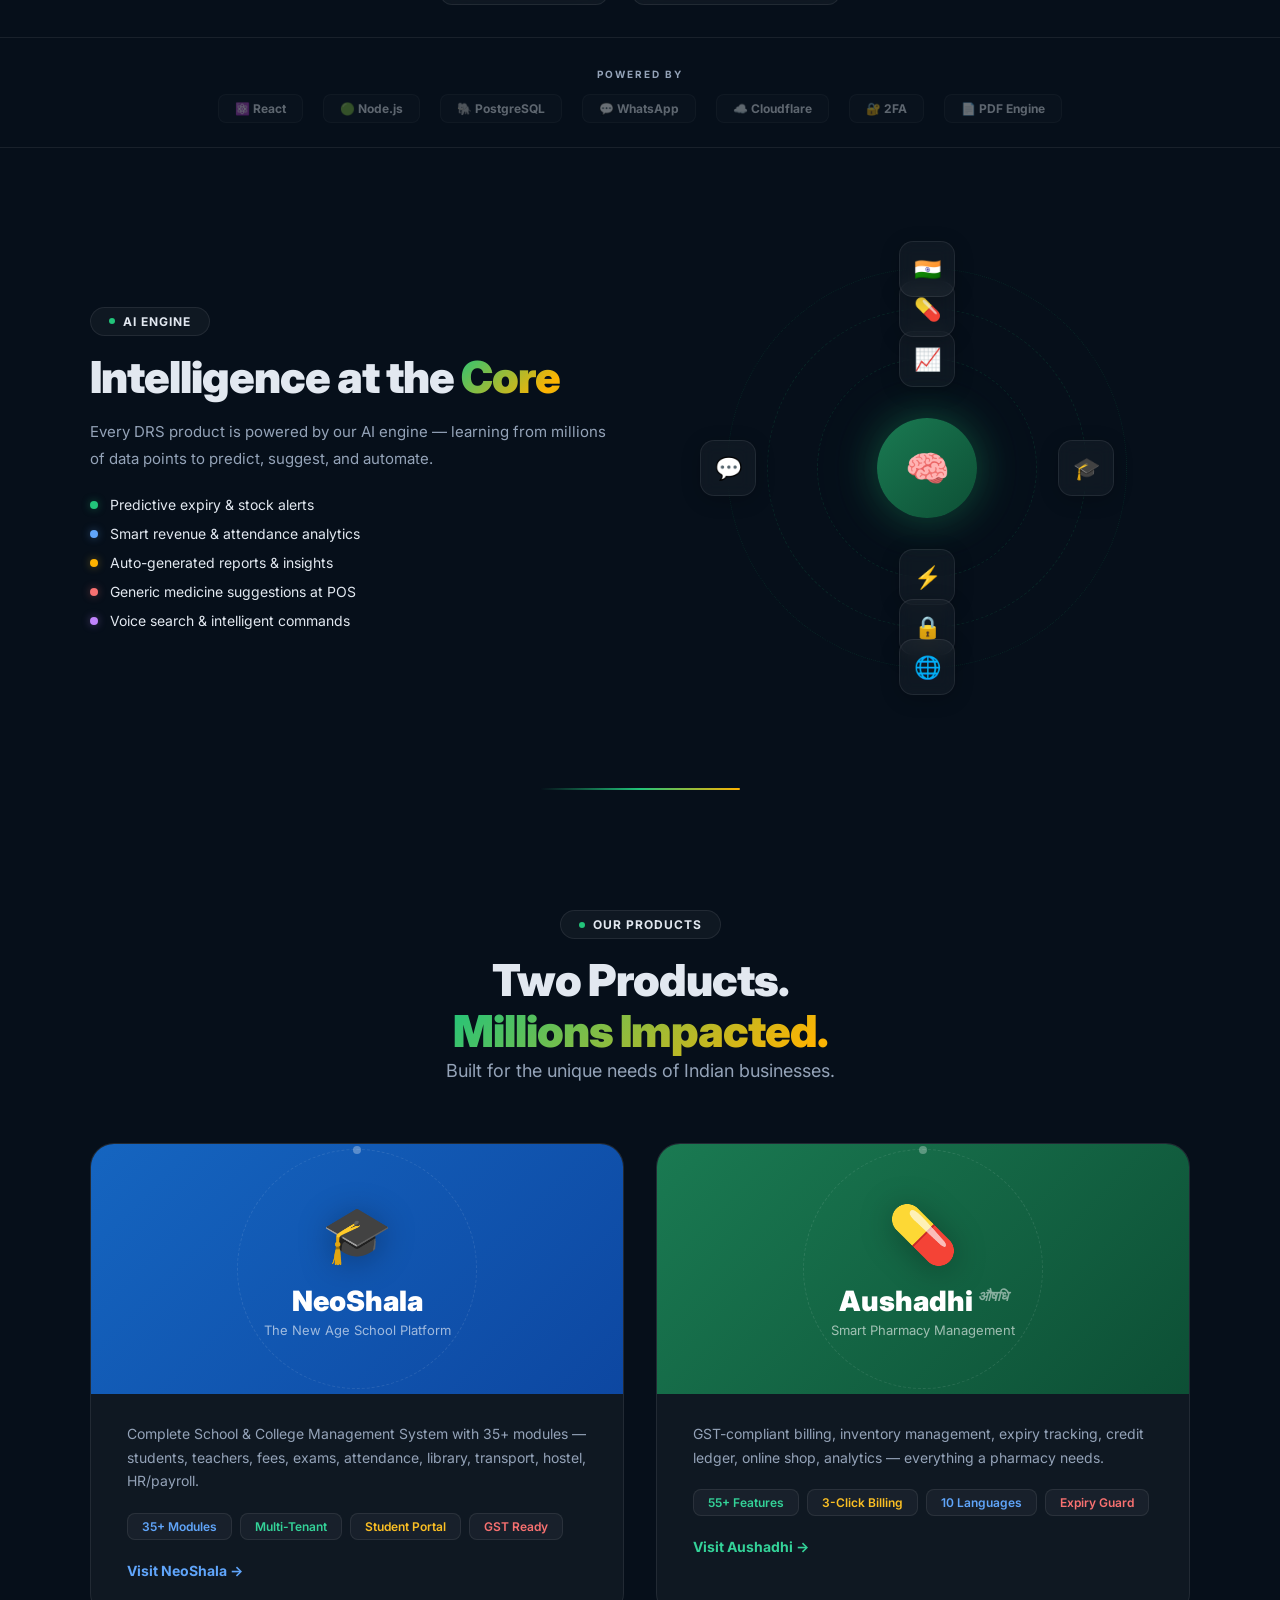
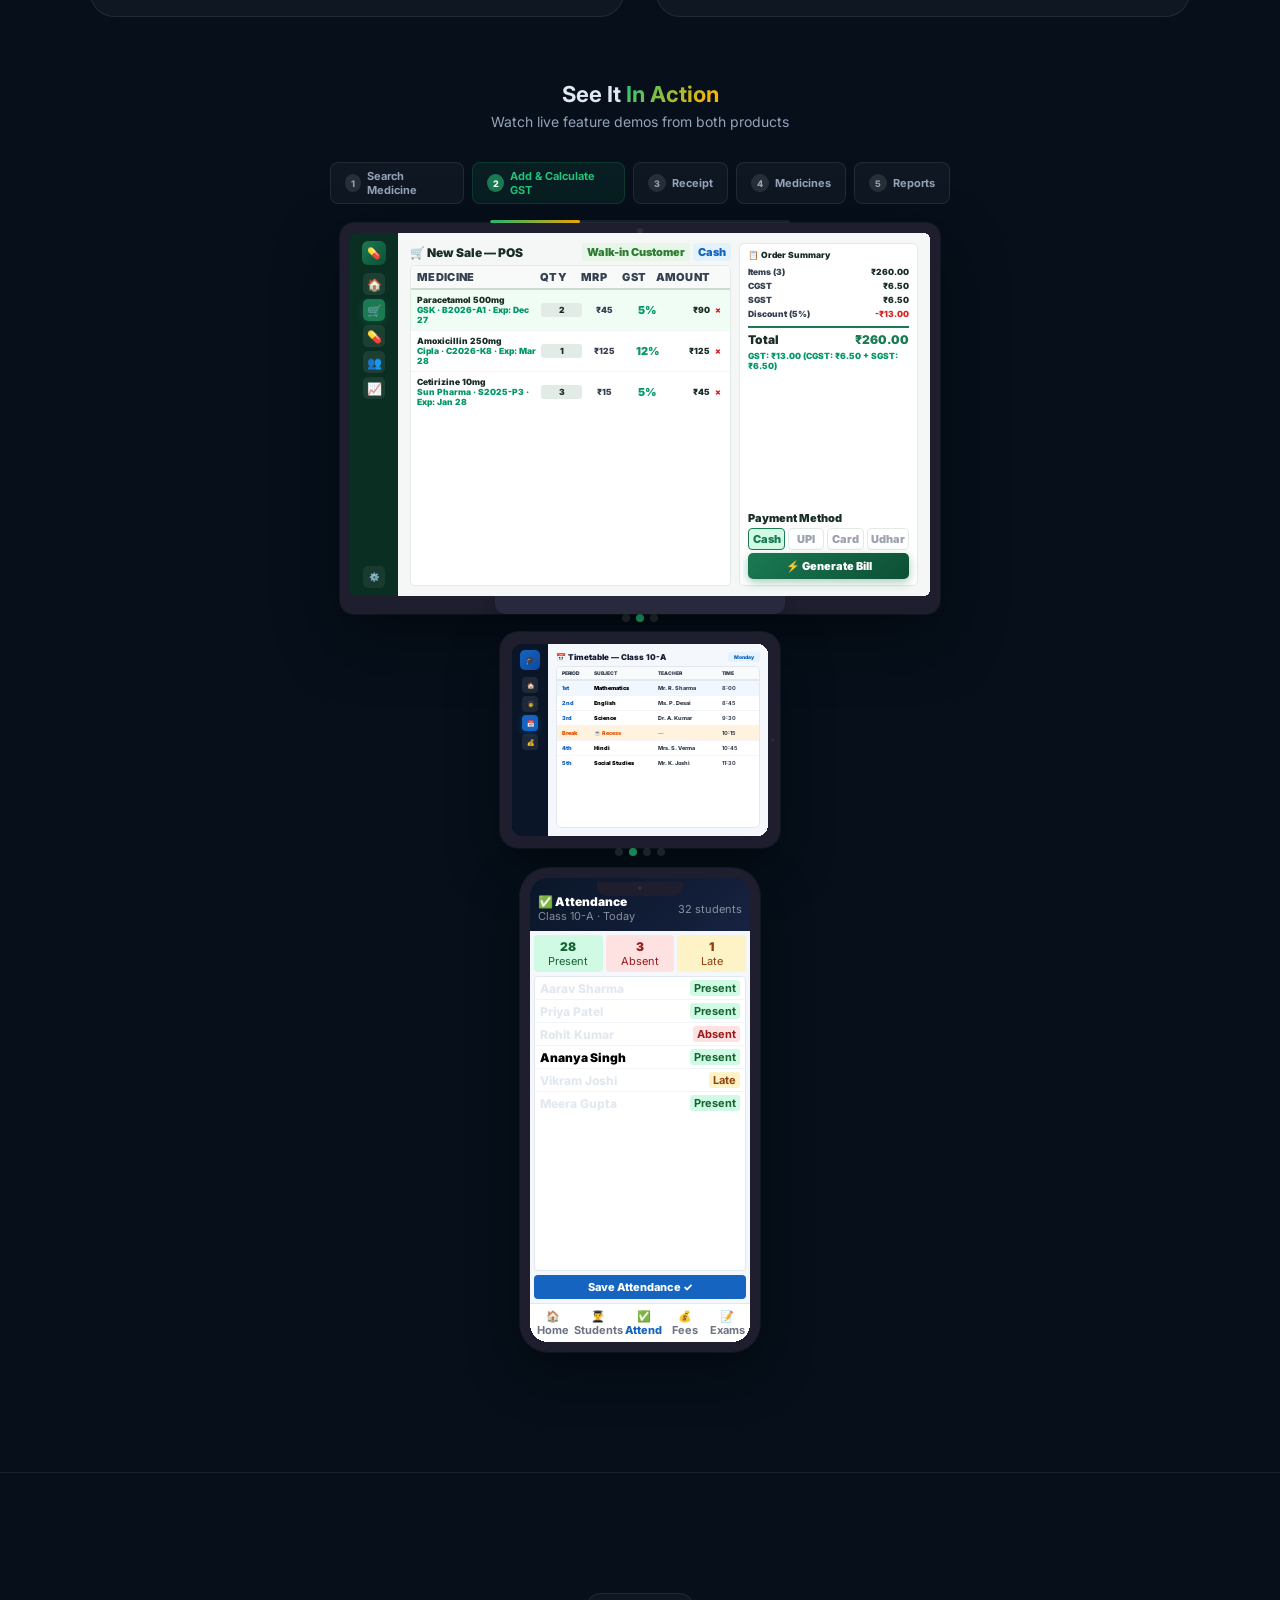
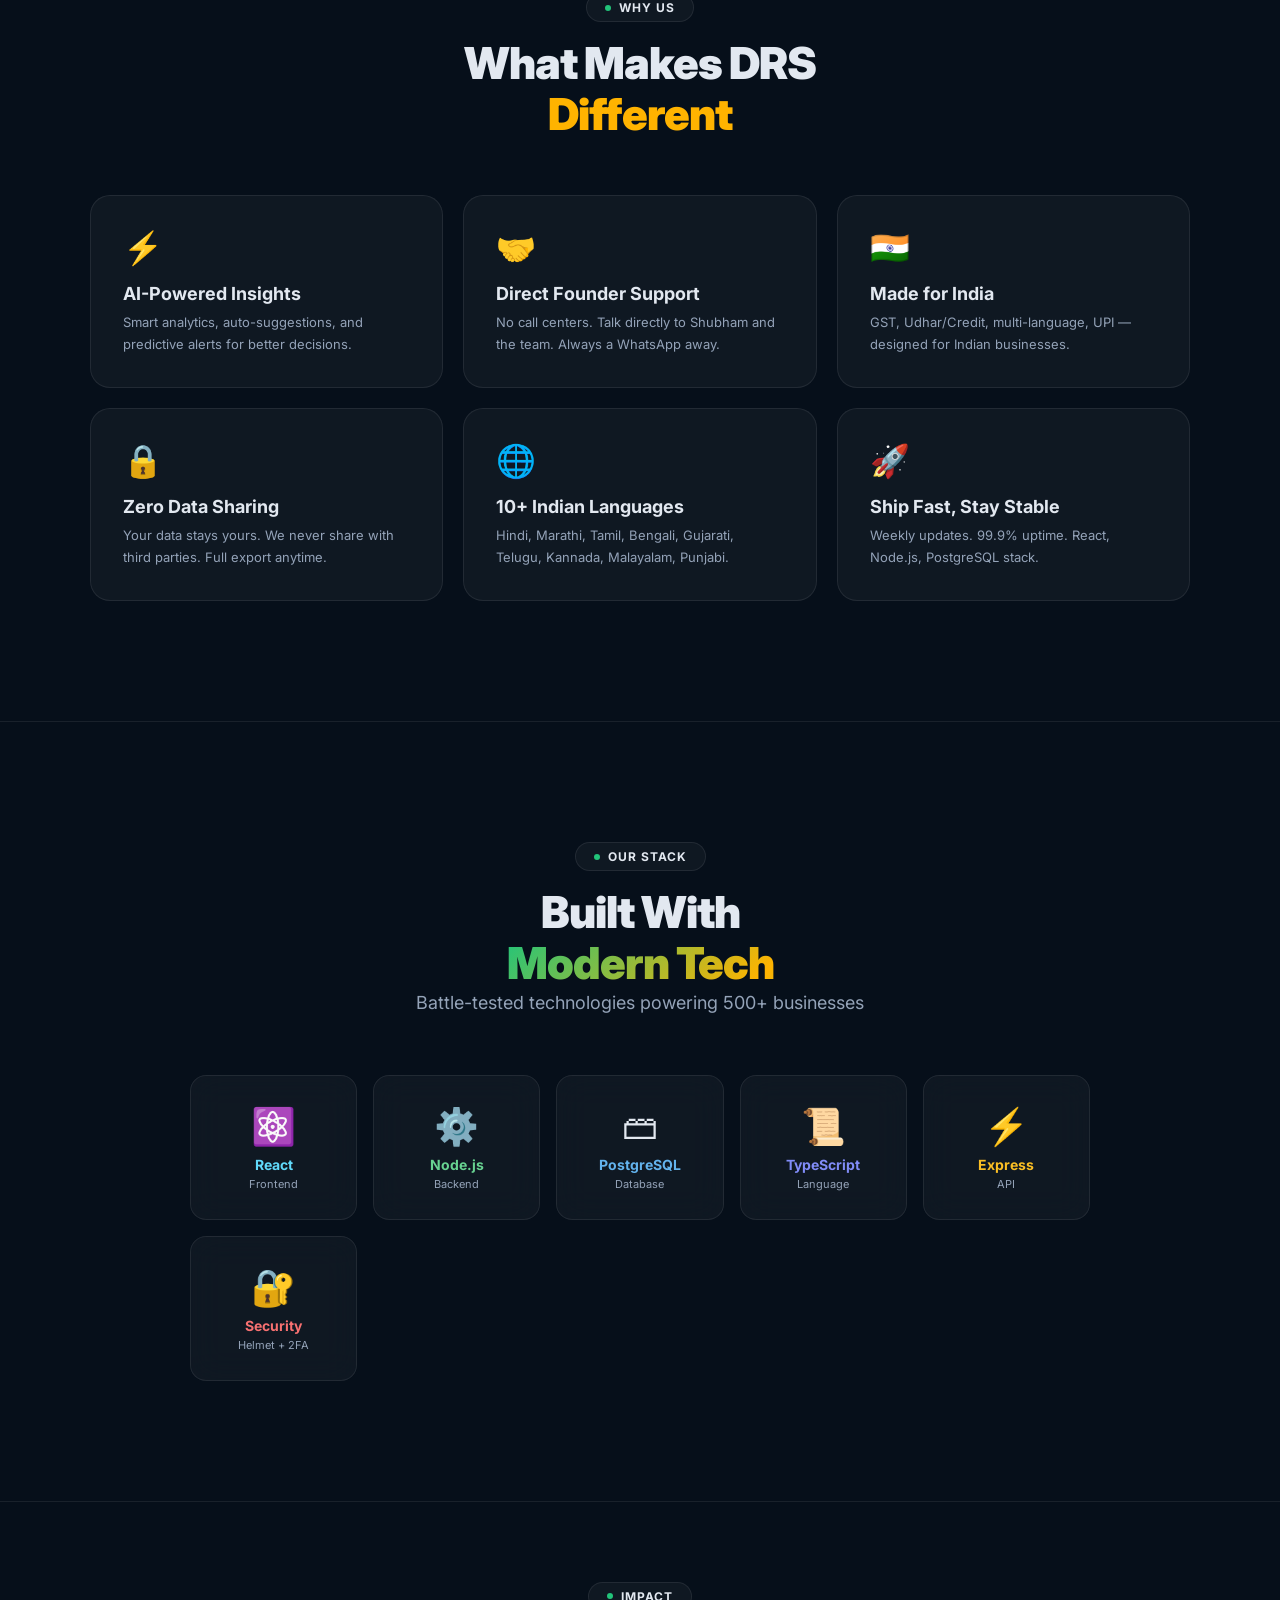
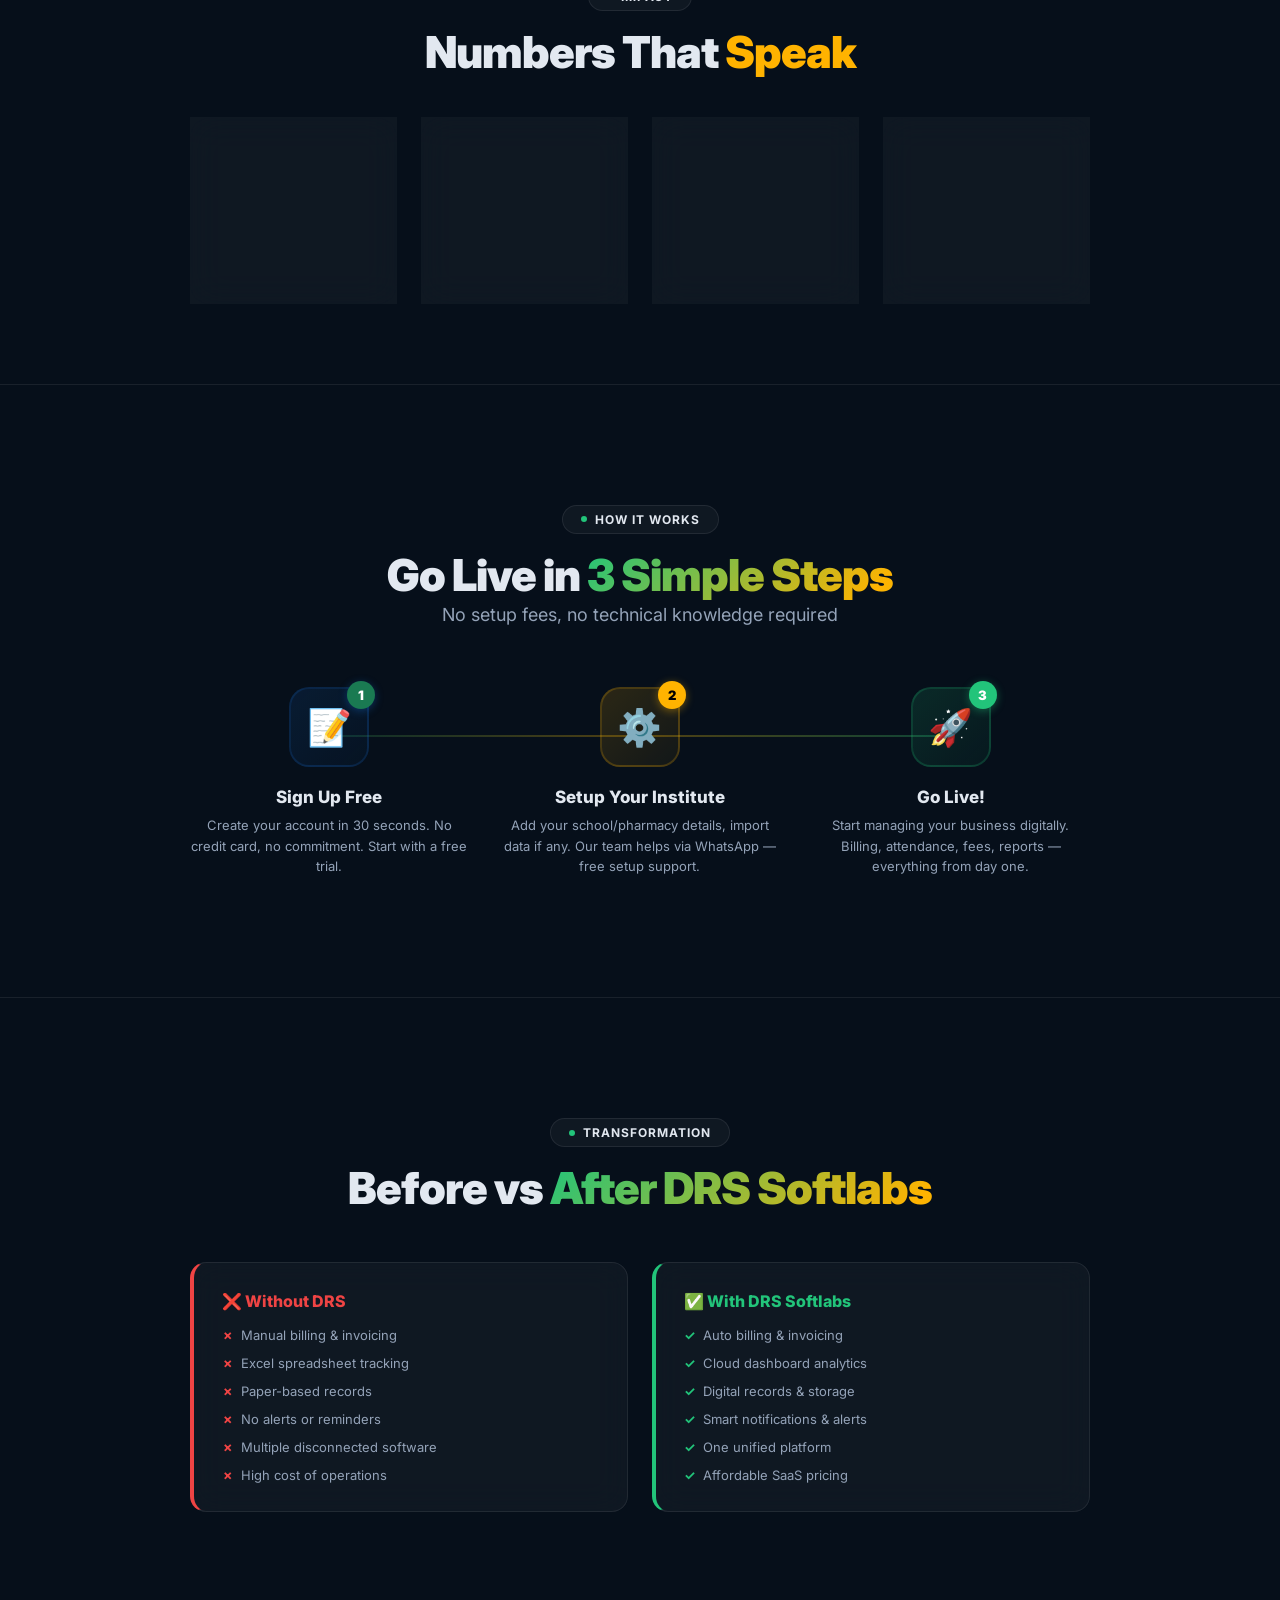
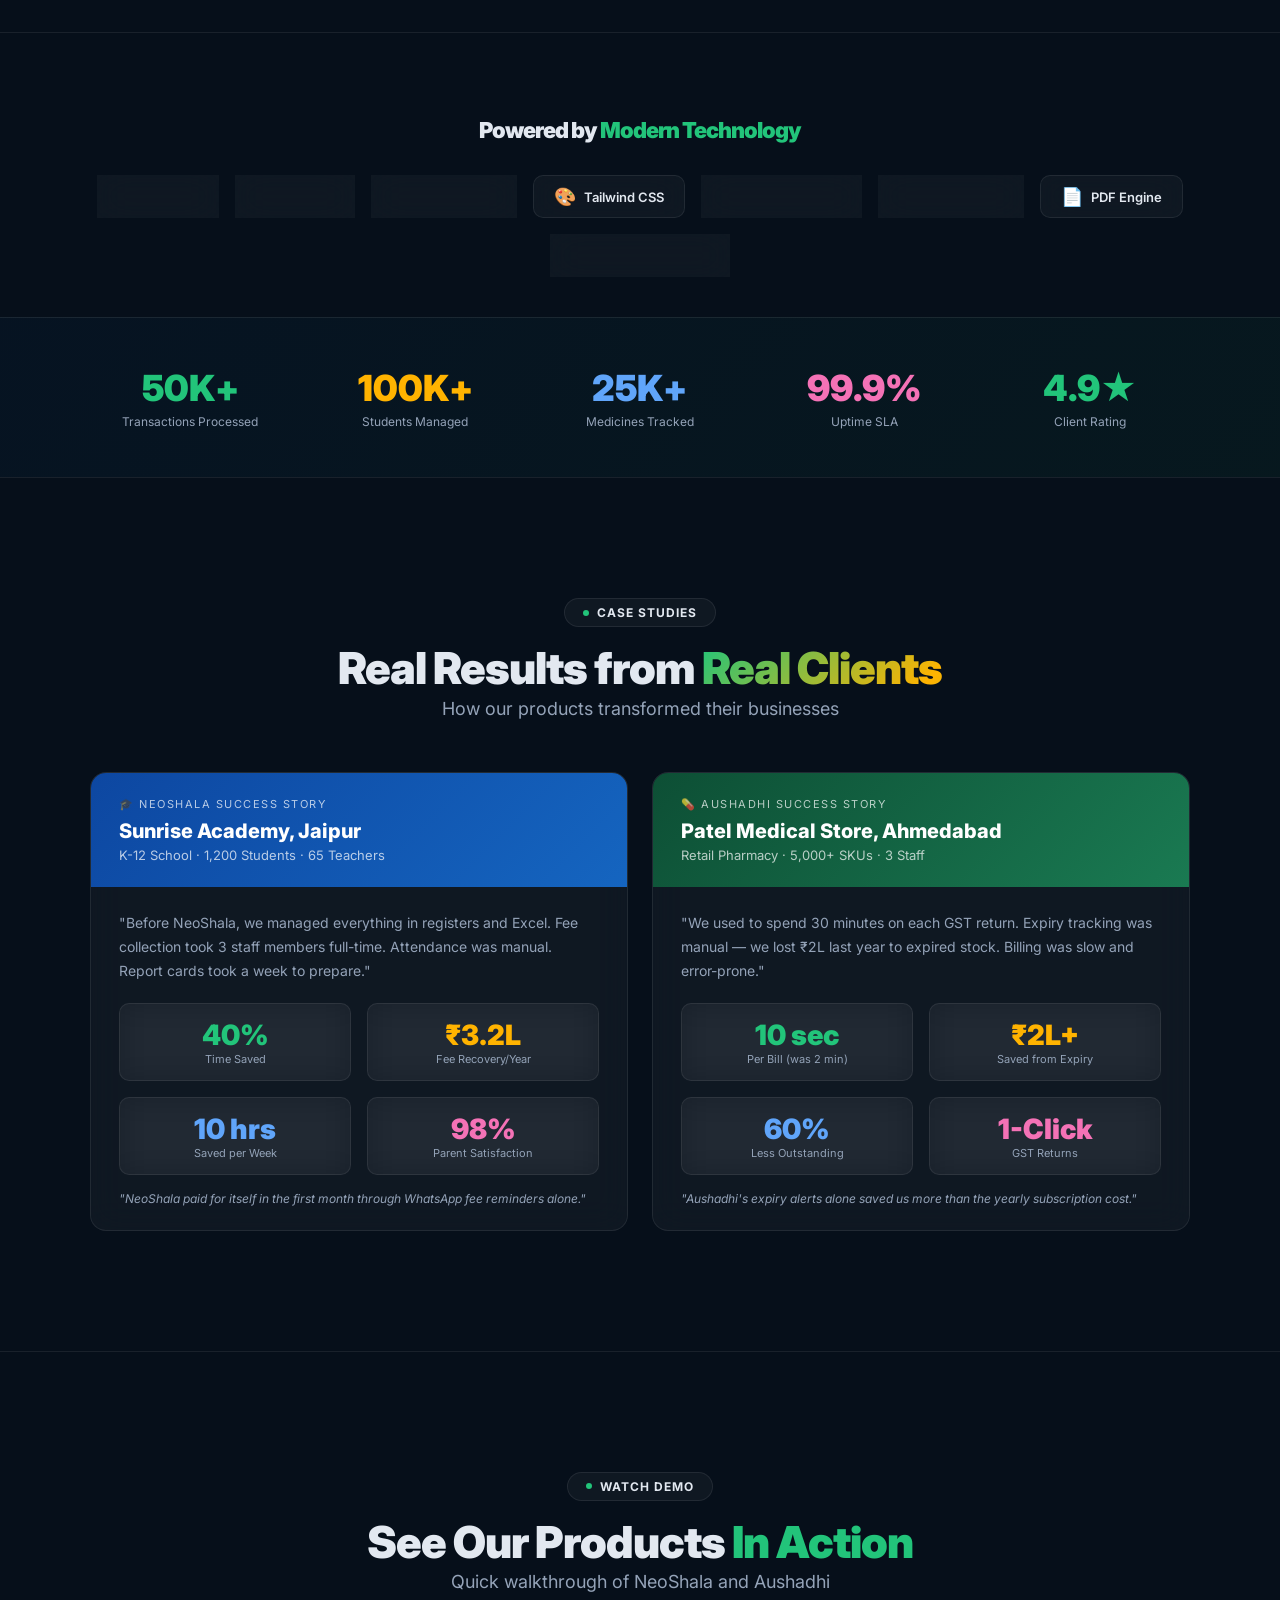
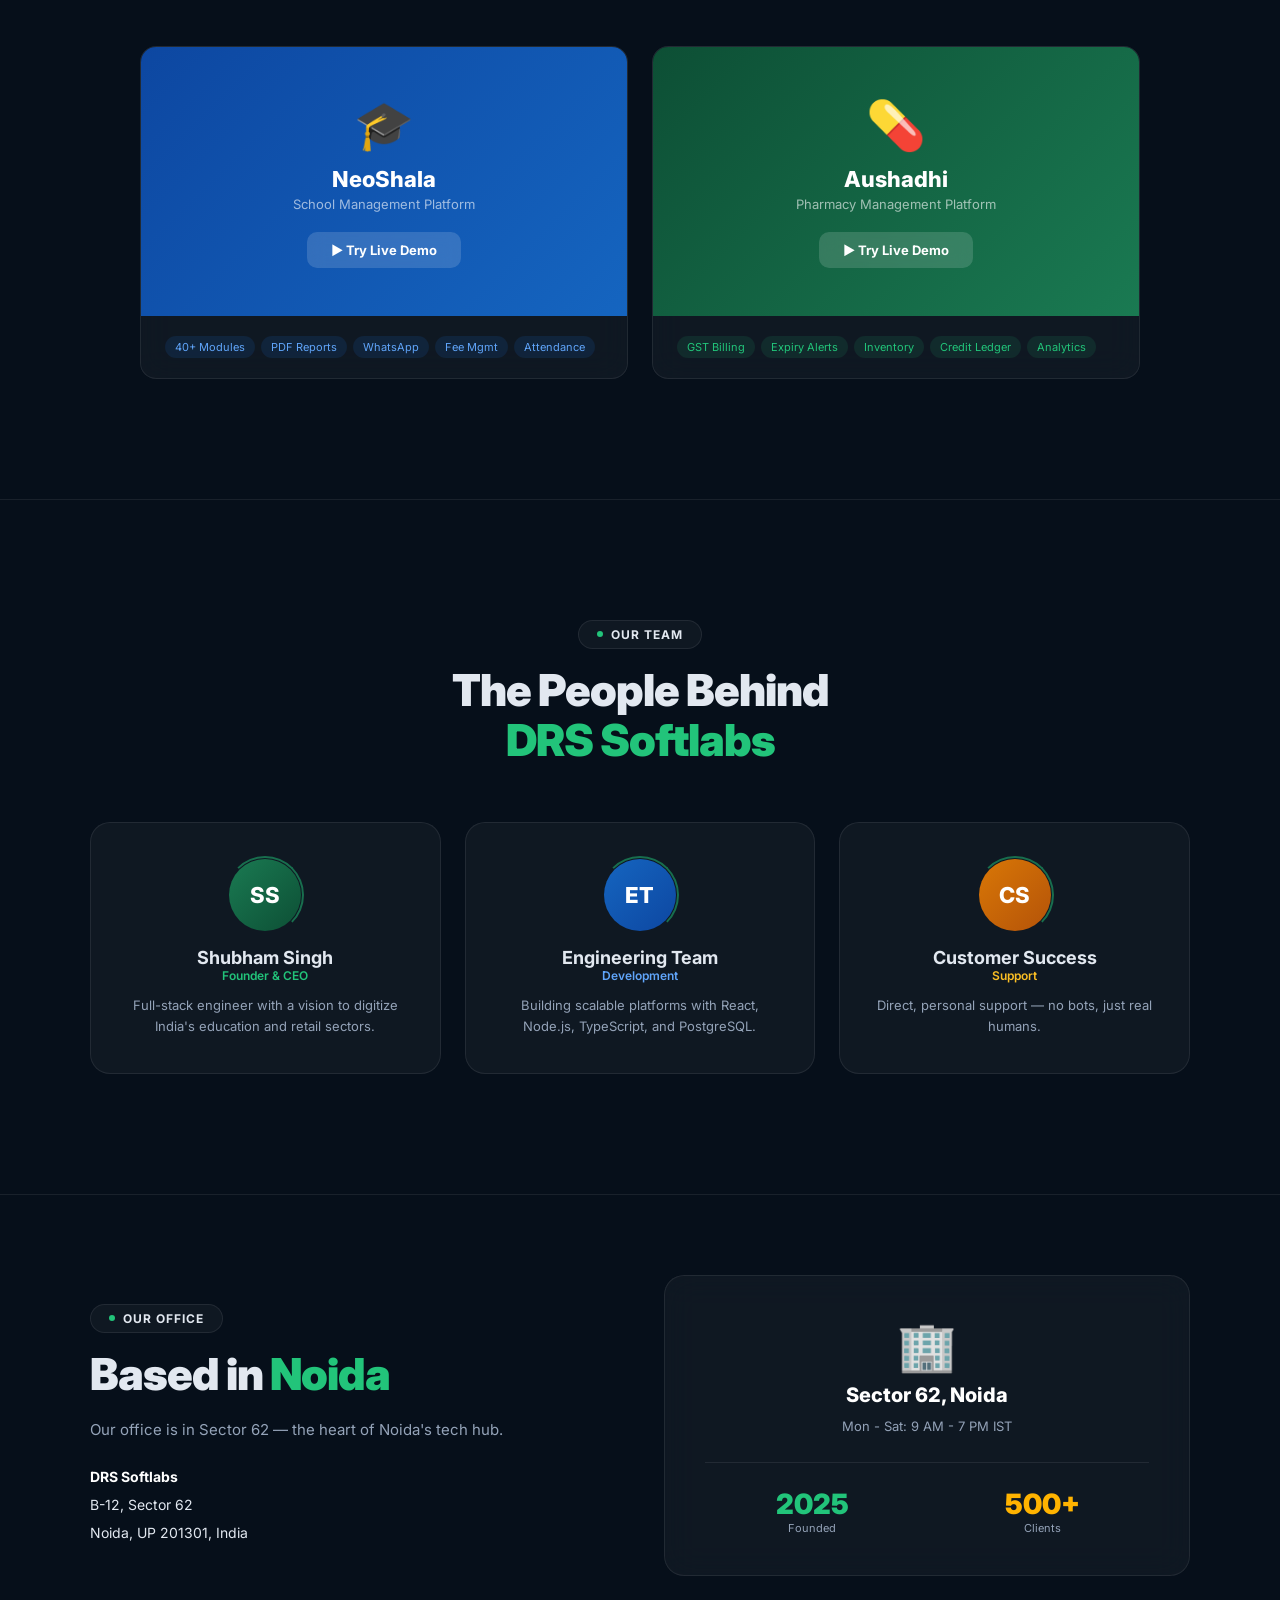
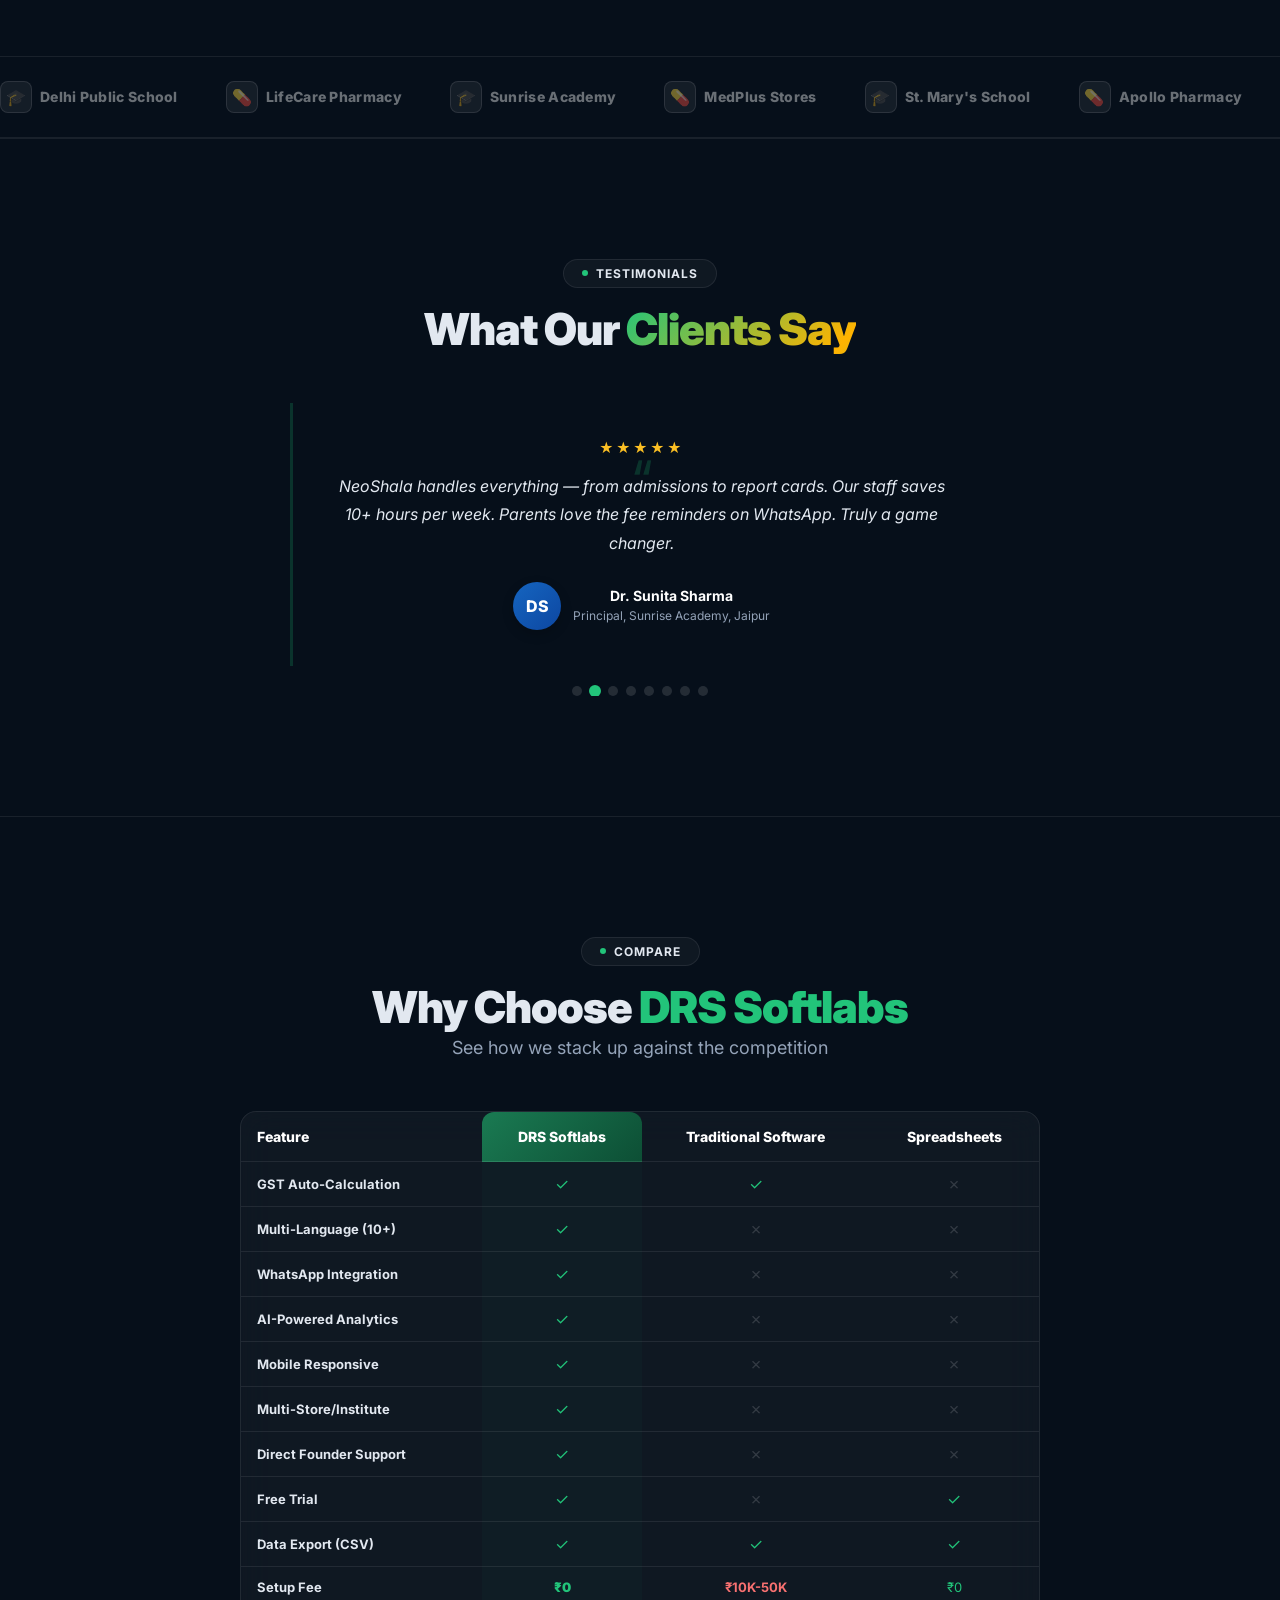
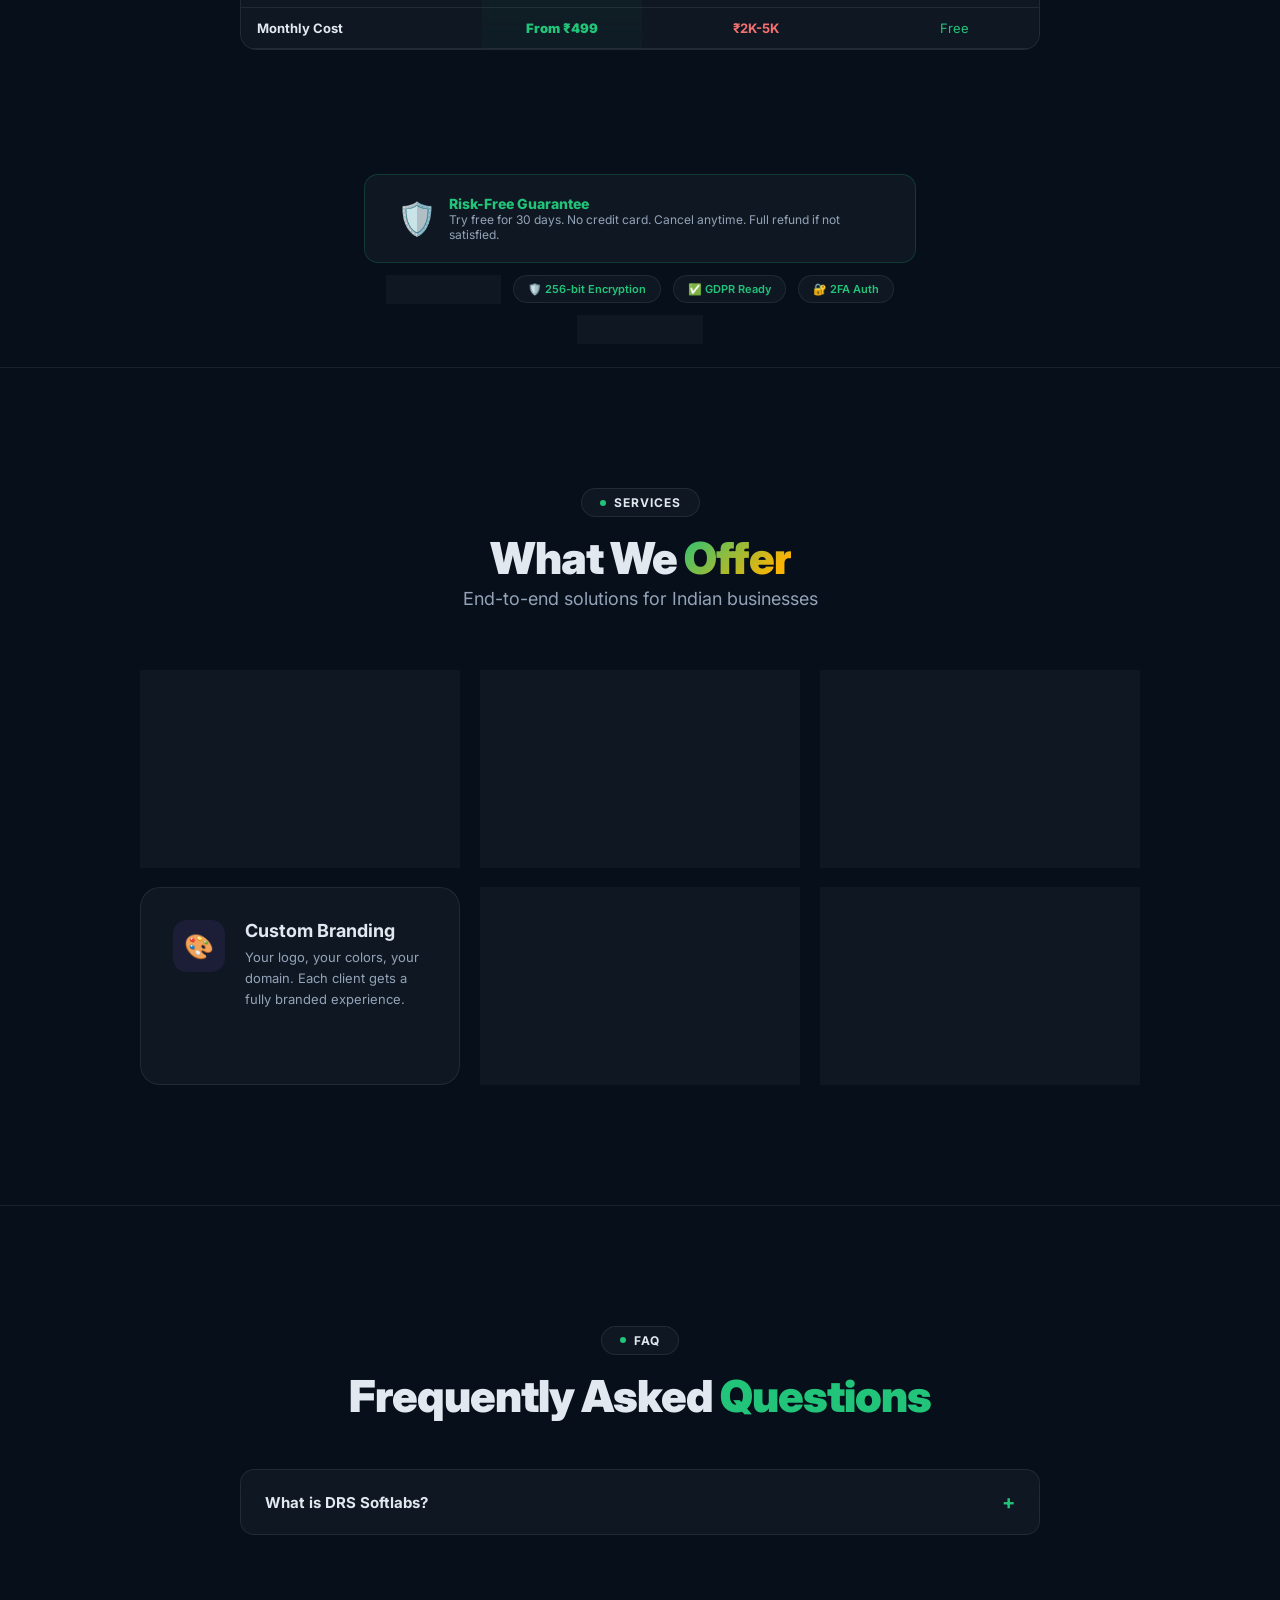
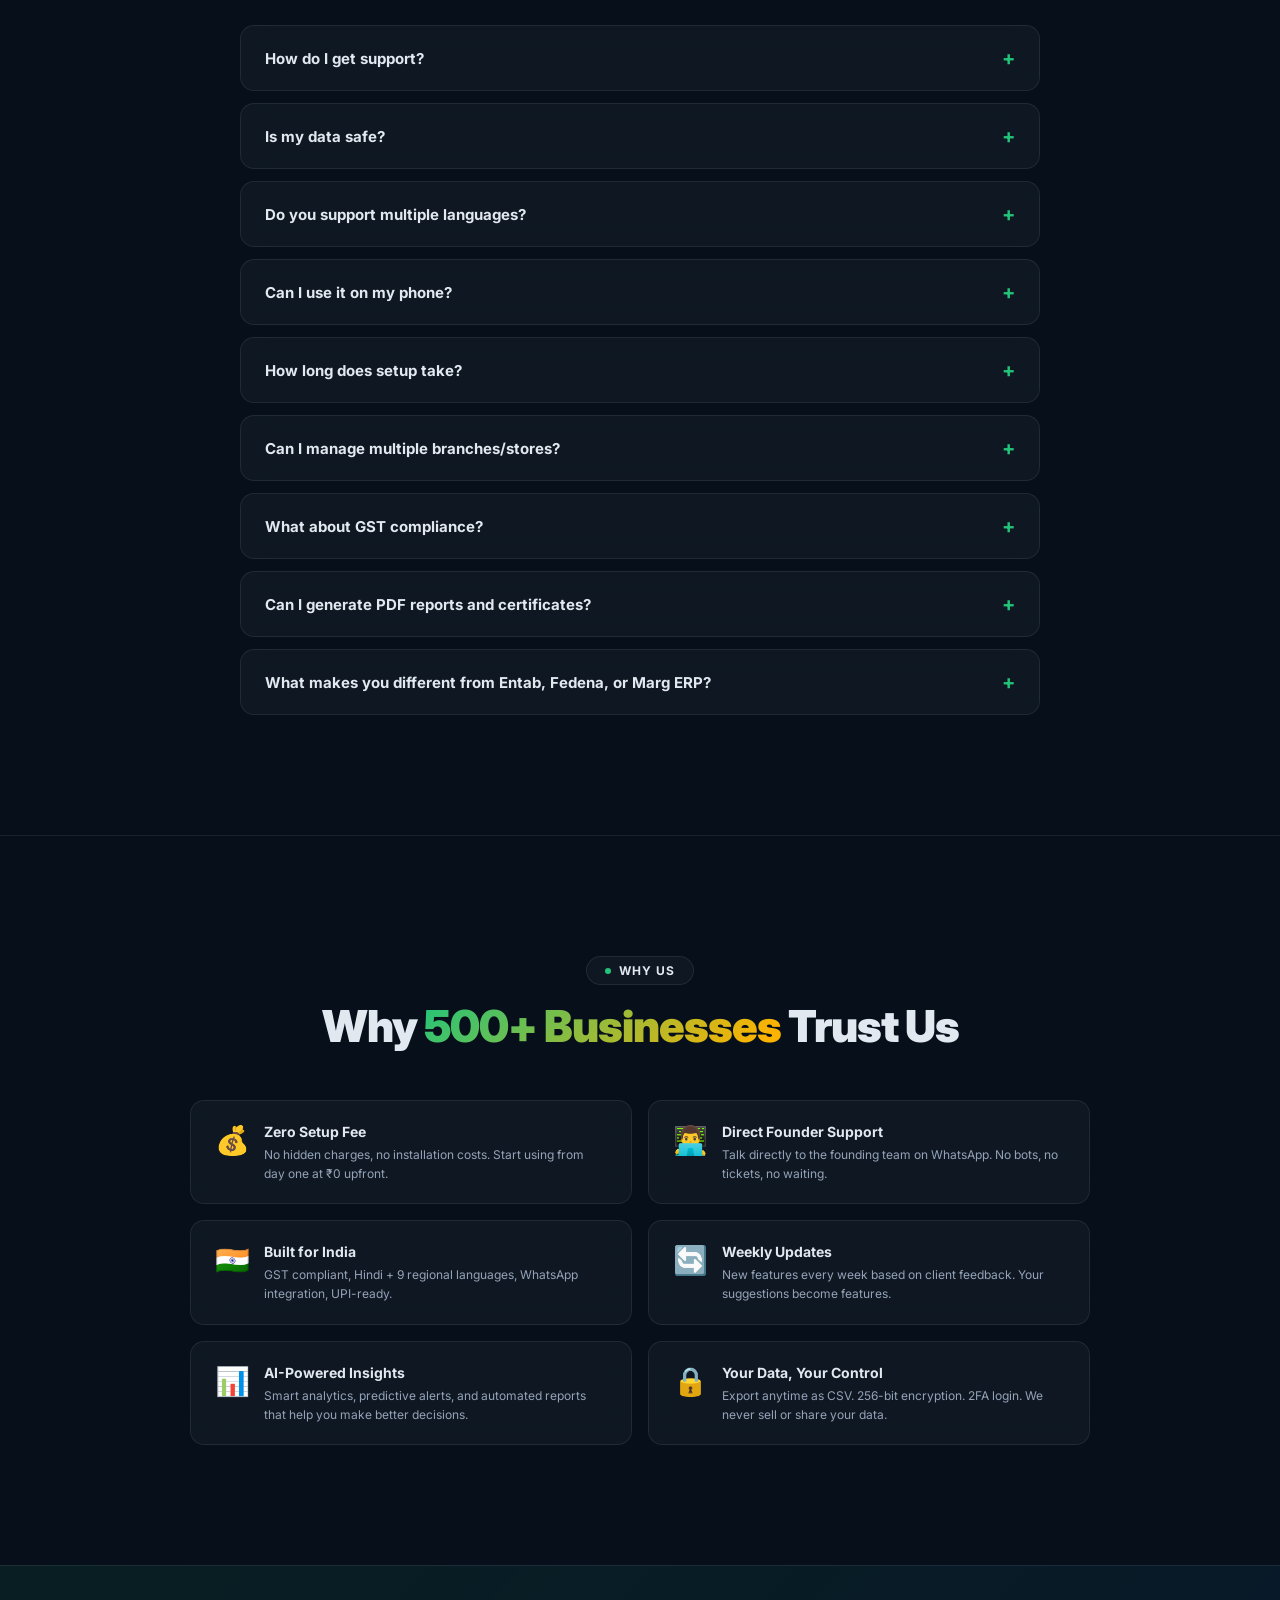
==== commit 0dc8ad05: "Mobile responsive, email+phone contacts, SoftLab→Softlabs, exit popup email, integration logos" ====
--- a/index.html
+++ b/index.html
@@ -3,12 +3,12 @@
 <head>
   <meta charset="UTF-8" />
   <meta name="viewport" content="width=device-width, initial-scale=1.0" />
-  <title>DRS SoftLab | Digital Retail Solutions — AI-Powered Software for India</title>
-  <meta name="description" content="DRS SoftLab builds next-generation AI-powered SaaS platforms for Indian businesses. NeoShala for schools, Aushadhi for pharmacies." />
+  <title>DRS Softlabs | Digital Retail Solutions — AI-Powered Software for India</title>
+  <meta name="description" content="DRS Softlabs builds next-generation AI-powered SaaS platforms for Indian businesses. NeoShala for schools, Aushadhi for pharmacies." />
   <!-- Favicon -->
   <link rel="icon" href="data:image/svg+xml,<svg xmlns='http://www.w3.org/2000/svg' viewBox='0 0 32 32'><rect width='32' height='32' rx='8' fill='%231a7a52'/><path d='M16 4L6 9v14l10 5 10-5V9L16 4z' fill='none' stroke='white' stroke-width='2'/><path d='M16 28V14M6 9l10 5 10-5' fill='none' stroke='white' stroke-width='1.5'/></svg>" />
   <!-- Open Graph / Social -->
-  <meta property="og:title" content="DRS SoftLab | AI-Powered Software for India" />
+  <meta property="og:title" content="DRS Softlabs | AI-Powered Software for India" />
   <meta property="og:description" content="Building next-gen SaaS platforms for education and healthcare. NeoShala for schools, Aushadhi for pharmacies." />
   <meta property="og:type" content="website" />
   <meta property="og:url" content="https://drssoftlab.netlify.app" />
@@ -24,7 +24,7 @@
       <svg width="28" height="28" viewBox="0 0 24 24" fill="none" stroke="#fff" stroke-width="2.5" stroke-linecap="round"><path d="M12 2L3 7v10l9 5 9-5V7l-9-5z"/><path d="M12 22V12"/><path d="M3 7l9 5 9-5"/></svg>
     </div>
     <div class="preloader-bar"><div class="preloader-bar-fill"></div></div>
-    <div class="preloader-text">DRS SoftLab</div>
+    <div class="preloader-text">DRS Softlabs</div>
   </div>
 
   <!-- Scroll Progress Bar -->
@@ -46,7 +46,7 @@
   <header class="header">
     <a href="index.html" class="logo">
       <div class="logo-icon"><svg width="22" height="22" viewBox="0 0 24 24" fill="none" stroke="#fff" stroke-width="2.5" stroke-linecap="round"><path d="M12 2L3 7v10l9 5 9-5V7l-9-5z"/><path d="M12 22V12"/><path d="M3 7l9 5 9-5"/></svg></div>
-      <div><div class="logo-text">DRS SoftLab</div><div class="logo-sub">Digital Retail Solutions</div></div>
+      <div><div class="logo-text">DRS Softlabs</div><div class="logo-sub">Digital Retail Solutions</div></div>
     </a>
     <nav class="nav">
       <a href="index.html" class="active">Home</a>
@@ -1027,12 +1027,12 @@
     </div>
   </section>
 
-  <!-- Before vs After DRS SoftLab -->
+  <!-- Before vs After DRS Softlabs -->
   <section class="section" style="border-top:1px solid var(--border)">
     <div class="container" style="max-width:900px">
       <div class="text-center" style="margin-bottom:48px">
         <div class="section-tag reveal"><span class="dot"></span> Transformation</div>
-        <h2 class="reveal reveal-d1">Before vs <span class="gradient-text">After DRS SoftLab</span></h2>
+        <h2 class="reveal reveal-d1">Before vs <span class="gradient-text">After DRS Softlabs</span></h2>
       </div>
       <div style="display:grid;grid-template-columns:1fr 1fr;gap:24px" class="reveal">
         <div class="glass" style="border-radius:16px;padding:28px;border-left:4px solid #ef4444">
@@ -1047,7 +1047,7 @@
           </div>
         </div>
         <div class="glass" style="border-radius:16px;padding:28px;border-left:4px solid var(--primary-light)">
-          <h3 style="font-size:16px;font-weight:800;color:var(--primary-light);margin-bottom:16px">✅ With DRS SoftLab</h3>
+          <h3 style="font-size:16px;font-weight:800;color:var(--primary-light);margin-bottom:16px">✅ With DRS Softlabs</h3>
           <div style="display:flex;flex-direction:column;gap:12px;font-size:13px;color:var(--text-muted)">
             <div style="display:flex;align-items:center;gap:8px"><span style="color:var(--primary-light);font-weight:700">✓</span> Auto billing & invoicing</div>
             <div style="display:flex;align-items:center;gap:8px"><span style="color:var(--primary-light);font-weight:700">✓</span> Cloud dashboard analytics</div>
@@ -1262,7 +1262,7 @@
     <div class="container">
       <div class="text-center" style="margin-bottom:56px">
         <div class="section-tag reveal"><span class="dot"></span> Our Team</div>
-        <h2 class="reveal reveal-d1">The People Behind<br/><span style="color:var(--primary-light)">DRS SoftLab</span></h2>
+        <h2 class="reveal reveal-d1">The People Behind<br/><span style="color:var(--primary-light)">DRS Softlabs</span></h2>
       </div>
       <div class="team-grid">
         <div class="team-card reveal"><div class="team-avatar" style="background:linear-gradient(135deg,var(--primary),var(--primary-dark))">SS</div><h3>Shubham Singh</h3><div class="role">Founder & CEO</div><p>Full-stack engineer with a vision to digitize India's education and retail sectors.</p></div>
@@ -1280,7 +1280,7 @@
           <div class="section-tag"><span class="dot"></span> Our Office</div>
           <h2 style="margin-bottom:16px">Based in <span style="color:var(--primary-light)">Noida</span></h2>
           <p style="color:var(--text-muted);font-size:15px;line-height:1.8;margin-bottom:20px">Our office is in Sector 62 — the heart of Noida's tech hub.</p>
-          <div style="font-size:14px;line-height:2"><strong style="color:#fff">DRS SoftLab</strong><br/>B-12, Sector 62<br/>Noida, UP 201301, India</div>
+          <div style="font-size:14px;line-height:2"><strong style="color:#fff">DRS Softlabs</strong><br/>B-12, Sector 62<br/>Noida, UP 201301, India</div>
         </div>
         <div class="glass reveal reveal-d1" style="padding:40px;text-align:center">
           <div style="font-size:48px;margin-bottom:8px;animation:float 4s ease-in-out infinite">&#127970;</div>
@@ -1406,7 +1406,7 @@
     <div class="container">
       <div class="text-center" style="margin-bottom:48px">
         <div class="section-tag reveal"><span class="dot"></span> Compare</div>
-        <h2 class="reveal reveal-d1">Why Choose <span style="color:var(--primary-light)">DRS SoftLab</span></h2>
+        <h2 class="reveal reveal-d1">Why Choose <span style="color:var(--primary-light)">DRS Softlabs</span></h2>
         <p class="subtitle subtitle-center reveal reveal-d2">See how we stack up against the competition</p>
       </div>
       <div class="glass reveal" style="border-radius:16px;overflow:hidden;max-width:800px;margin:0 auto">
@@ -1414,7 +1414,7 @@
           <thead>
             <tr>
               <th style="text-align:left">Feature</th>
-              <th class="drs-col">DRS SoftLab</th>
+              <th class="drs-col">DRS Softlabs</th>
               <th>Traditional Software</th>
               <th>Spreadsheets</th>
             </tr>
@@ -1501,8 +1501,8 @@
       </div>
       <div style="display:flex;flex-direction:column;gap:12px">
         <details class="glass reveal" style="padding:20px 24px;border-radius:14px;cursor:pointer;transition:all 0.3s" onmouseenter="this.style.borderColor='rgba(34,196,122,0.2)'" onmouseleave="this.style.borderColor='var(--glass-border)'">
-          <summary style="font-weight:700;font-size:15px;list-style:none;display:flex;justify-content:space-between;align-items:center">What is DRS SoftLab? <span style="color:var(--primary-light);font-size:20px;transition:transform 0.3s">+</span></summary>
-          <p style="color:var(--text-muted);font-size:14px;line-height:1.7;margin-top:12px">DRS SoftLab is a technology company based in Noida, India. We build AI-powered SaaS platforms for Indian businesses — currently NeoShala (school management) and Aushadhi (pharmacy management).</p>
+          <summary style="font-weight:700;font-size:15px;list-style:none;display:flex;justify-content:space-between;align-items:center">What is DRS Softlabs? <span style="color:var(--primary-light);font-size:20px;transition:transform 0.3s">+</span></summary>
+          <p style="color:var(--text-muted);font-size:14px;line-height:1.7;margin-top:12px">DRS Softlabs is a technology company based in Noida, India. We build AI-powered SaaS platforms for Indian businesses — currently NeoShala (school management) and Aushadhi (pharmacy management).</p>
         </details>
         <details class="glass reveal reveal-d1" style="padding:20px 24px;border-radius:14px;cursor:pointer;transition:all 0.3s" onmouseenter="this.style.borderColor='rgba(34,196,122,0.2)'" onmouseleave="this.style.borderColor='var(--glass-border)'">
           <summary style="font-weight:700;font-size:15px;list-style:none;display:flex;justify-content:space-between;align-items:center">Is there a free trial? <span style="color:var(--primary-light);font-size:20px">+</span></summary>
@@ -1616,6 +1616,11 @@
         <a data-link="phone" href="#" class="btn-glass">&#128222; <span data-text="phone"></span></a>
         <a data-link="email" href="#" class="btn-glass">&#9993;&#65039; Email Us</a>
       </div>
+      <div style="display:flex;gap:12px;justify-content:center;flex-wrap:wrap;margin-top:20px" class="reveal reveal-d2">
+        <a href="https://wa.me/919453373823?text=Hi%20DRS%20Softlabs!%20I'm%20interested%20in%20your%20products." target="_blank" class="glass" style="padding:12px 24px;border-radius:10px;font-weight:700;font-size:14px;text-decoration:none;color:#25D366;display:inline-flex;align-items:center;gap:8px">&#128172; WhatsApp</a>
+        <a href="mailto:drssoftlabs@gmail.com?subject=Interested%20in%20DRS%20Products" class="glass" style="padding:12px 24px;border-radius:10px;font-weight:700;font-size:14px;text-decoration:none;color:var(--primary-light);display:inline-flex;align-items:center;gap:8px">&#128231; Email</a>
+        <a href="tel:+919453373823" class="glass" style="padding:12px 24px;border-radius:10px;font-weight:700;font-size:14px;text-decoration:none;color:var(--gold);display:inline-flex;align-items:center;gap:8px">&#128222; Call</a>
+      </div>
     </div>
   </section>
 
@@ -1625,7 +1630,7 @@
       <div>
         <a href="index.html" class="logo" style="margin-bottom:12px">
           <div class="logo-icon" style="width:36px;height:36px"><svg width="18" height="18" viewBox="0 0 24 24" fill="none" stroke="#fff" stroke-width="2.5" stroke-linecap="round"><path d="M12 2L3 7v10l9 5 9-5V7l-9-5z"/><path d="M12 22V12"/><path d="M3 7l9 5 9-5"/></svg></div>
-          <div><div class="logo-text" style="font-size:18px">DRS SoftLab</div><div class="logo-sub">Digital Retail Solutions</div></div>
+          <div><div class="logo-text" style="font-size:18px">DRS Softlabs</div><div class="logo-sub">Digital Retail Solutions</div></div>
         </a>
         <a data-link="email" href="#" style="font-size:12px;color:var(--text-muted);margin-top:8px">&#9993;&#65039; <span data-text="email"></span></a>
         <p style="margin-top:12px;font-size:13px;line-height:1.7;color:var(--text-muted);max-width:280px">Building next-gen software that empowers Indian businesses.</p>
@@ -1635,7 +1640,7 @@
       <div><h4>CONNECT</h4><a data-link="whatsapp" href="#" style="color:#25D366">&#128172; WhatsApp</a><a data-link="phone" href="#">&#128222; <span data-text="phone"></span></a><a data-link="email" href="#">&#9993;&#65039; Email</a></div>
     </div>
     <div class="footer-bottom">
-      <span>&copy; 2026 DRS SoftLab. All rights reserved. | Noida, India</span>
+      <span>&copy; 2026 DRS Softlabs. All rights reserved. | Noida, India</span>
       <span style="color:rgba(255,255,255,0.25)">Empowering Indian Businesses, One Click at a Time</span>
     </div>
   </footer>
@@ -1675,6 +1680,10 @@
           <span style="position:relative;z-index:1">&#128172; Send via WhatsApp</span>
         </button>
       </form>
+      <div style="display:flex;gap:10px;justify-content:center;margin-top:16px;flex-wrap:wrap">
+        <a href="mailto:drssoftlabs@gmail.com?subject=Demo%20Request%20-%20DRS%20Softlabs" style="padding:10px 20px;border-radius:8px;font-weight:700;font-size:13px;text-decoration:none;color:var(--primary-light);display:inline-flex;align-items:center;gap:6px;background:var(--glass);border:1px solid var(--glass-border)">&#128231; Email Instead</a>
+        <a href="tel:+919453373823" style="padding:10px 20px;border-radius:8px;font-weight:700;font-size:13px;text-decoration:none;color:var(--gold);display:inline-flex;align-items:center;gap:6px;background:var(--glass);border:1px solid var(--glass-border)">&#128222; Call Us</a>
+      </div>
     </div>
   </div>
 
@@ -1706,7 +1715,7 @@
   </div>
 
   <!-- WhatsApp Floating Chat Button -->
-  <a href="https://wa.me/919453373823?text=Hi%20DRS%20SoftLab!%20I'm%20interested%20in%20your%20products." target="_blank" rel="noopener noreferrer" class="whatsapp-float" title="Chat with us on WhatsApp">
+  <a href="https://wa.me/919453373823?text=Hi%20DRS%20Softlabs!%20I'm%20interested%20in%20your%20products." target="_blank" rel="noopener noreferrer" class="whatsapp-float" title="Chat with us on WhatsApp">
     <svg width="28" height="28" viewBox="0 0 24 24" fill="#fff"><path d="M17.472 14.382c-.297-.149-1.758-.867-2.03-.967-.273-.099-.471-.148-.67.15-.197.297-.767.966-.94 1.164-.173.199-.347.223-.644.075-.297-.15-1.255-.463-2.39-1.475-.883-.788-1.48-1.761-1.653-2.059-.173-.297-.018-.458.13-.606.134-.133.298-.347.446-.52.149-.174.198-.298.298-.497.099-.198.05-.371-.025-.52-.075-.149-.669-1.612-.916-2.207-.242-.579-.487-.5-.669-.51-.173-.008-.371-.01-.57-.01-.198 0-.52.074-.792.372-.272.297-1.04 1.016-1.04 2.479 0 1.462 1.065 2.875 1.213 3.074.149.198 2.096 3.2 5.077 4.487.709.306 1.262.489 1.694.625.712.227 1.36.195 1.871.118.571-.085 1.758-.719 2.006-1.413.248-.694.248-1.289.173-1.413-.074-.124-.272-.198-.57-.347z"/><path d="M12 2C6.477 2 2 6.477 2 12c0 1.89.525 3.66 1.438 5.168L2 22l4.832-1.438A9.955 9.955 0 0012 22c5.523 0 10-4.477 10-10S17.523 2 12 2z"/></svg>
   </a>
 
@@ -1722,7 +1731,7 @@
         sessionStorage.setItem('exit_shown', '1');
         const overlay = document.createElement('div');
         overlay.className = 'exit-popup-overlay';
-        overlay.innerHTML = '<div class="exit-popup"><div style="font-size:48px;margin-bottom:16px">🎁</div><h3 style="font-size:22px;font-weight:900;margin-bottom:8px;color:#fff">Wait! Special Offer</h3><p style="color:var(--text-muted);font-size:14px;line-height:1.6;margin-bottom:24px">Get <strong style="color:var(--primary-light)">20% OFF</strong> your first 3 months on any plan. Limited time offer!</p><a href="https://wa.me/919453373823?text=Hi!%20I%20want%20the%2020%25%20discount%20offer" target="_blank" style="display:inline-block;padding:14px 32px;background:var(--primary-light);color:#fff;border-radius:12px;font-weight:800;font-size:15px;text-decoration:none;box-shadow:0 4px 20px rgba(34,196,122,0.3)">Claim 20% Off →</a><div style="margin-top:16px;font-size:12px;color:var(--text-muted);cursor:pointer" onclick="this.closest(\'.exit-popup-overlay\').remove()">No thanks, I\'ll pay full price</div></div>';
+        overlay.innerHTML = '<div class="exit-popup"><div style="font-size:48px;margin-bottom:16px">🎁</div><h3 style="font-size:22px;font-weight:900;margin-bottom:8px;color:#fff">Wait! Special Offer</h3><p style="color:var(--text-muted);font-size:14px;line-height:1.6;margin-bottom:24px">Get <strong style="color:var(--primary-light)">20% OFF</strong> your first 3 months on any plan. Limited time offer!</p><a href="https://wa.me/919453373823?text=Hi!%20I%20want%20the%2020%25%20discount%20offer" target="_blank" style="display:inline-block;padding:14px 32px;background:var(--primary-light);color:#fff;border-radius:12px;font-weight:800;font-size:15px;text-decoration:none;box-shadow:0 4px 20px rgba(34,196,122,0.3)">Claim 20% Off →</a><p style="margin-top:12px;font-size:13px;color:var(--text-muted)">Or email <a href="mailto:drssoftlabs@gmail.com?subject=20%25%20Discount%20Offer" style="color:var(--primary-light);text-decoration:underline">drssoftlabs@gmail.com</a></p><div style="margin-top:16px;font-size:12px;color:var(--text-muted);cursor:pointer" onclick="this.closest(\'.exit-popup-overlay\').remove()">No thanks, I\'ll pay full price</div></div>';
         overlay.addEventListener('click', function(ev) { if (ev.target === overlay) overlay.remove(); });
         document.body.appendChild(overlay);
       }
--- a/styles.css
+++ b/styles.css
@@ -1,5 +1,5 @@
 /* ═══════════════════════════════════════════════════════════
-   DRS SoftLab — Company Website Styles
+   DRS Softlabs — Company Website Styles
    AI-Driven. Modern. Premium.
    ═══════════════════════════════════════════════════════════ */
 
@@ -1172,3 +1172,25 @@
 /* WhatsApp Floating Button */
 .whatsapp-float { position:fixed; bottom:24px; right:24px; width:56px; height:56px; border-radius:50%; background:#25D366; display:flex; align-items:center; justify-content:center; box-shadow:0 4px 20px rgba(37,211,102,0.4); z-index:9999; text-decoration:none; transition:all 0.3s; }
 .whatsapp-float:hover { transform:scale(1.1); box-shadow:0 6px 30px rgba(37,211,102,0.5); }
+
+/* ─── Mobile: New Sections Responsive ────────────── */
+@media (max-width: 768px) {
+  .container { padding: 0 16px; }
+  .section { padding: 48px 0; }
+  .section-sm { padding: 24px 0; }
+  h2 { font-size: 24px !important; }
+  .stat-card { padding: 20px 16px; }
+  .stat-value { font-size: 32px !important; }
+  .compare-table { font-size: 12px; }
+  .compare-table th, .compare-table td { padding: 8px 6px; }
+  .testimonial-card { min-width: 280px; }
+  .whatsapp-float { bottom: 70px; } /* above cookie bar */
+
+  /* Collapse inline 2-col and 3-col grids to single column on mobile */
+  [style*="grid-template-columns: 1fr 1fr"],
+  [style*="grid-template-columns:1fr 1fr"],
+  [style*="grid-template-columns: repeat(3"],
+  [style*="grid-template-columns:repeat(3"] {
+    grid-template-columns: 1fr !important;
+  }
+}
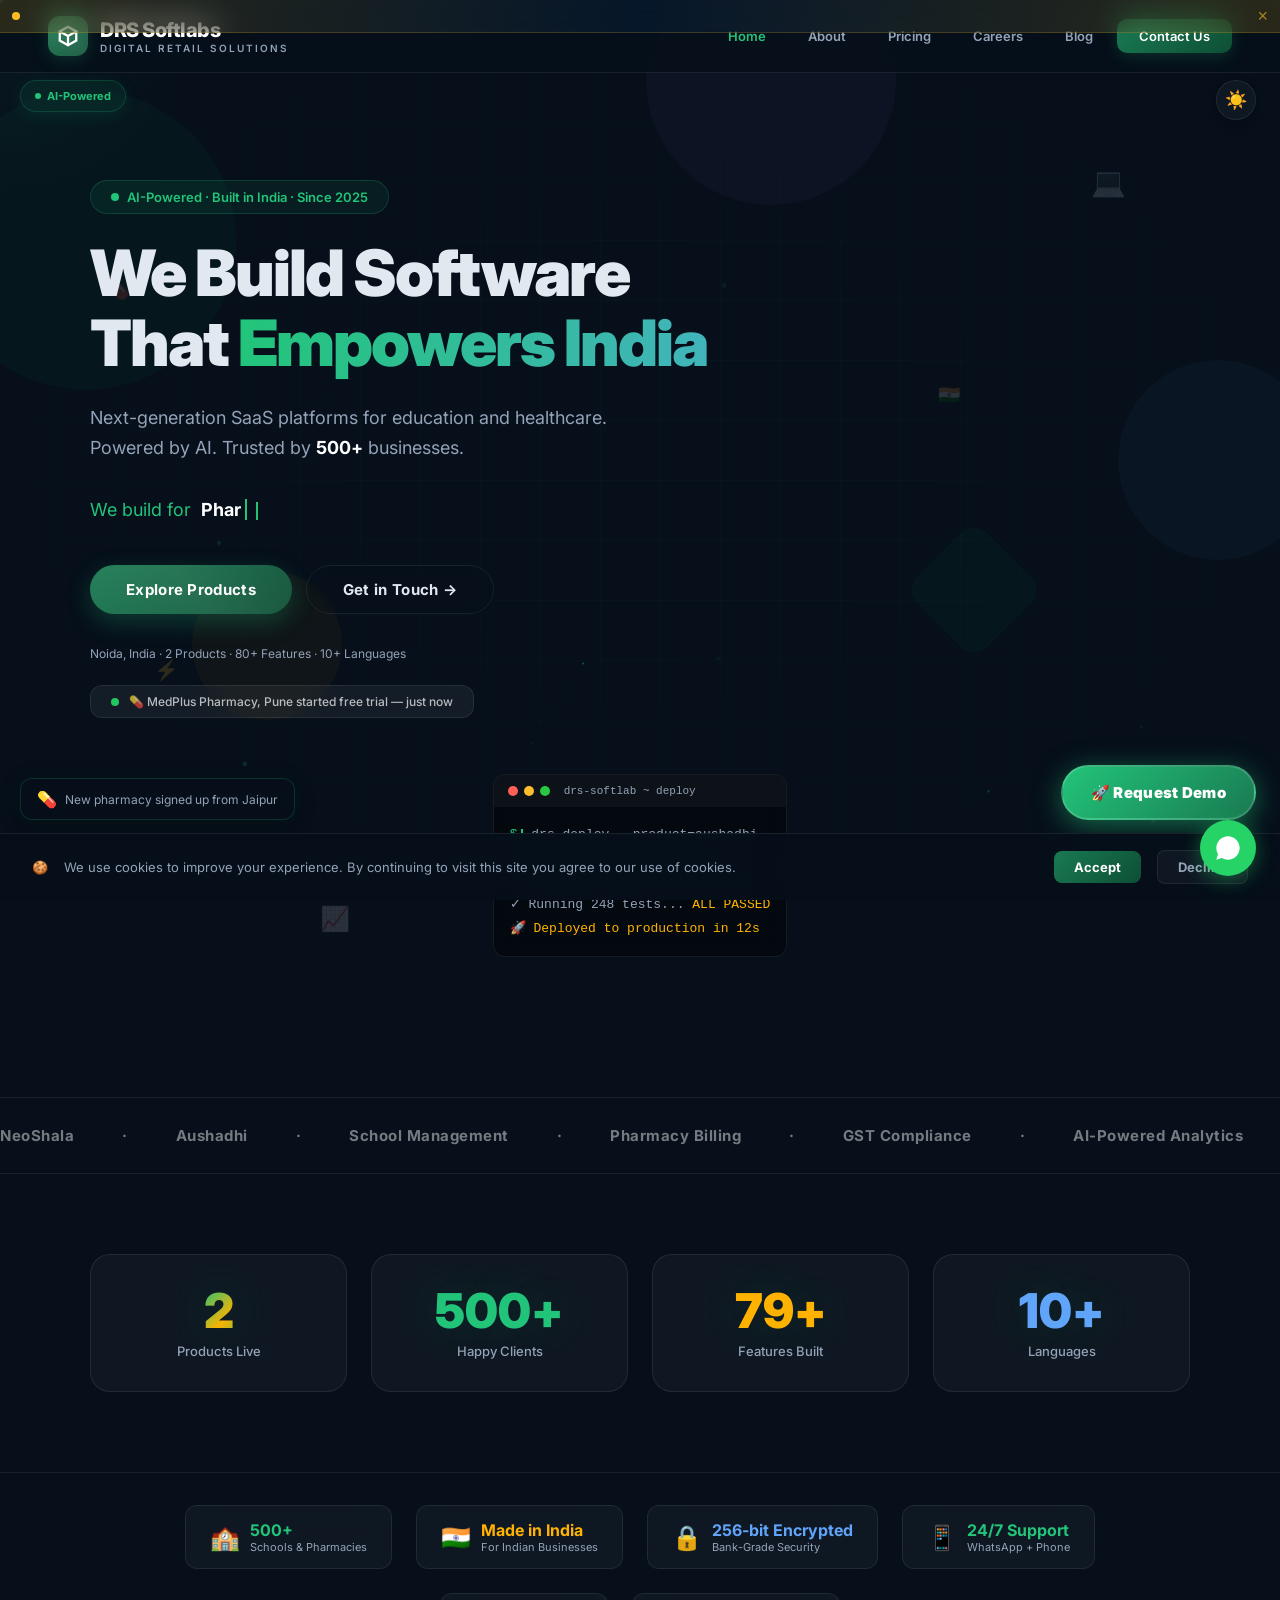
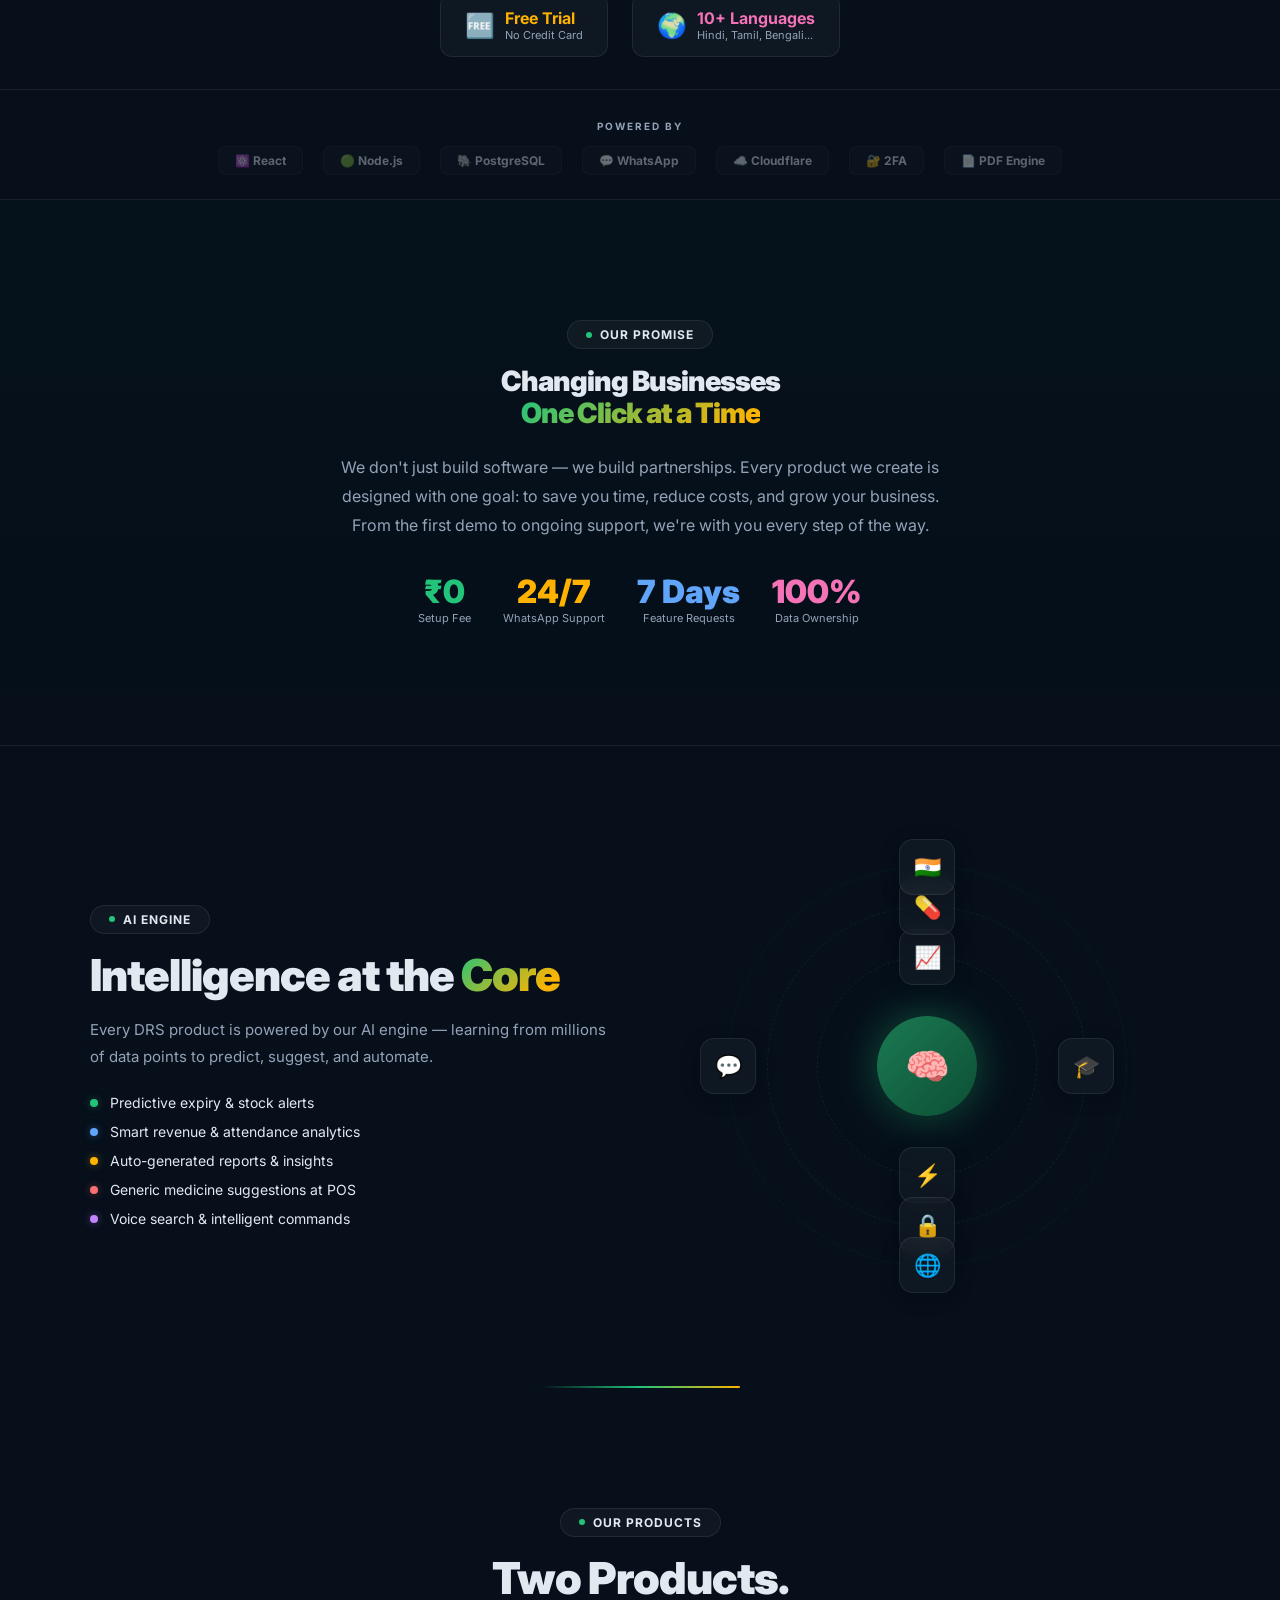
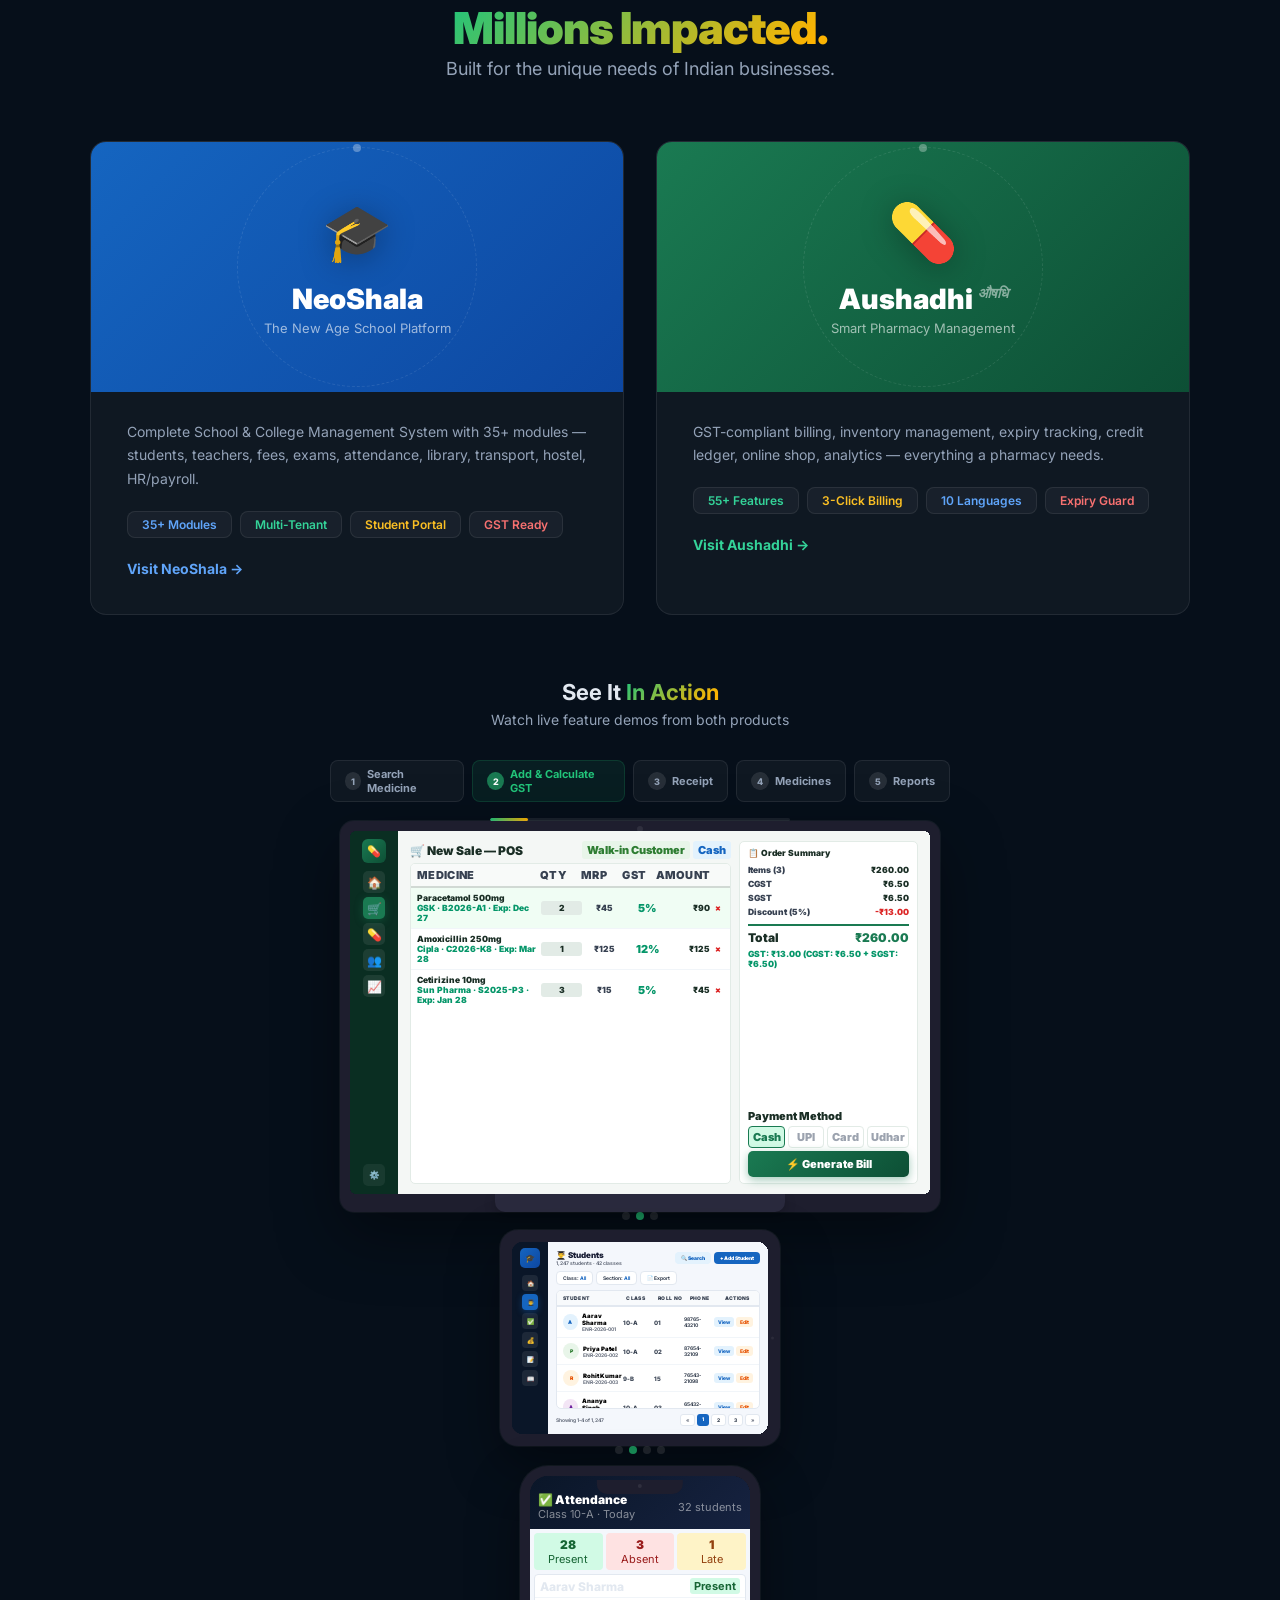
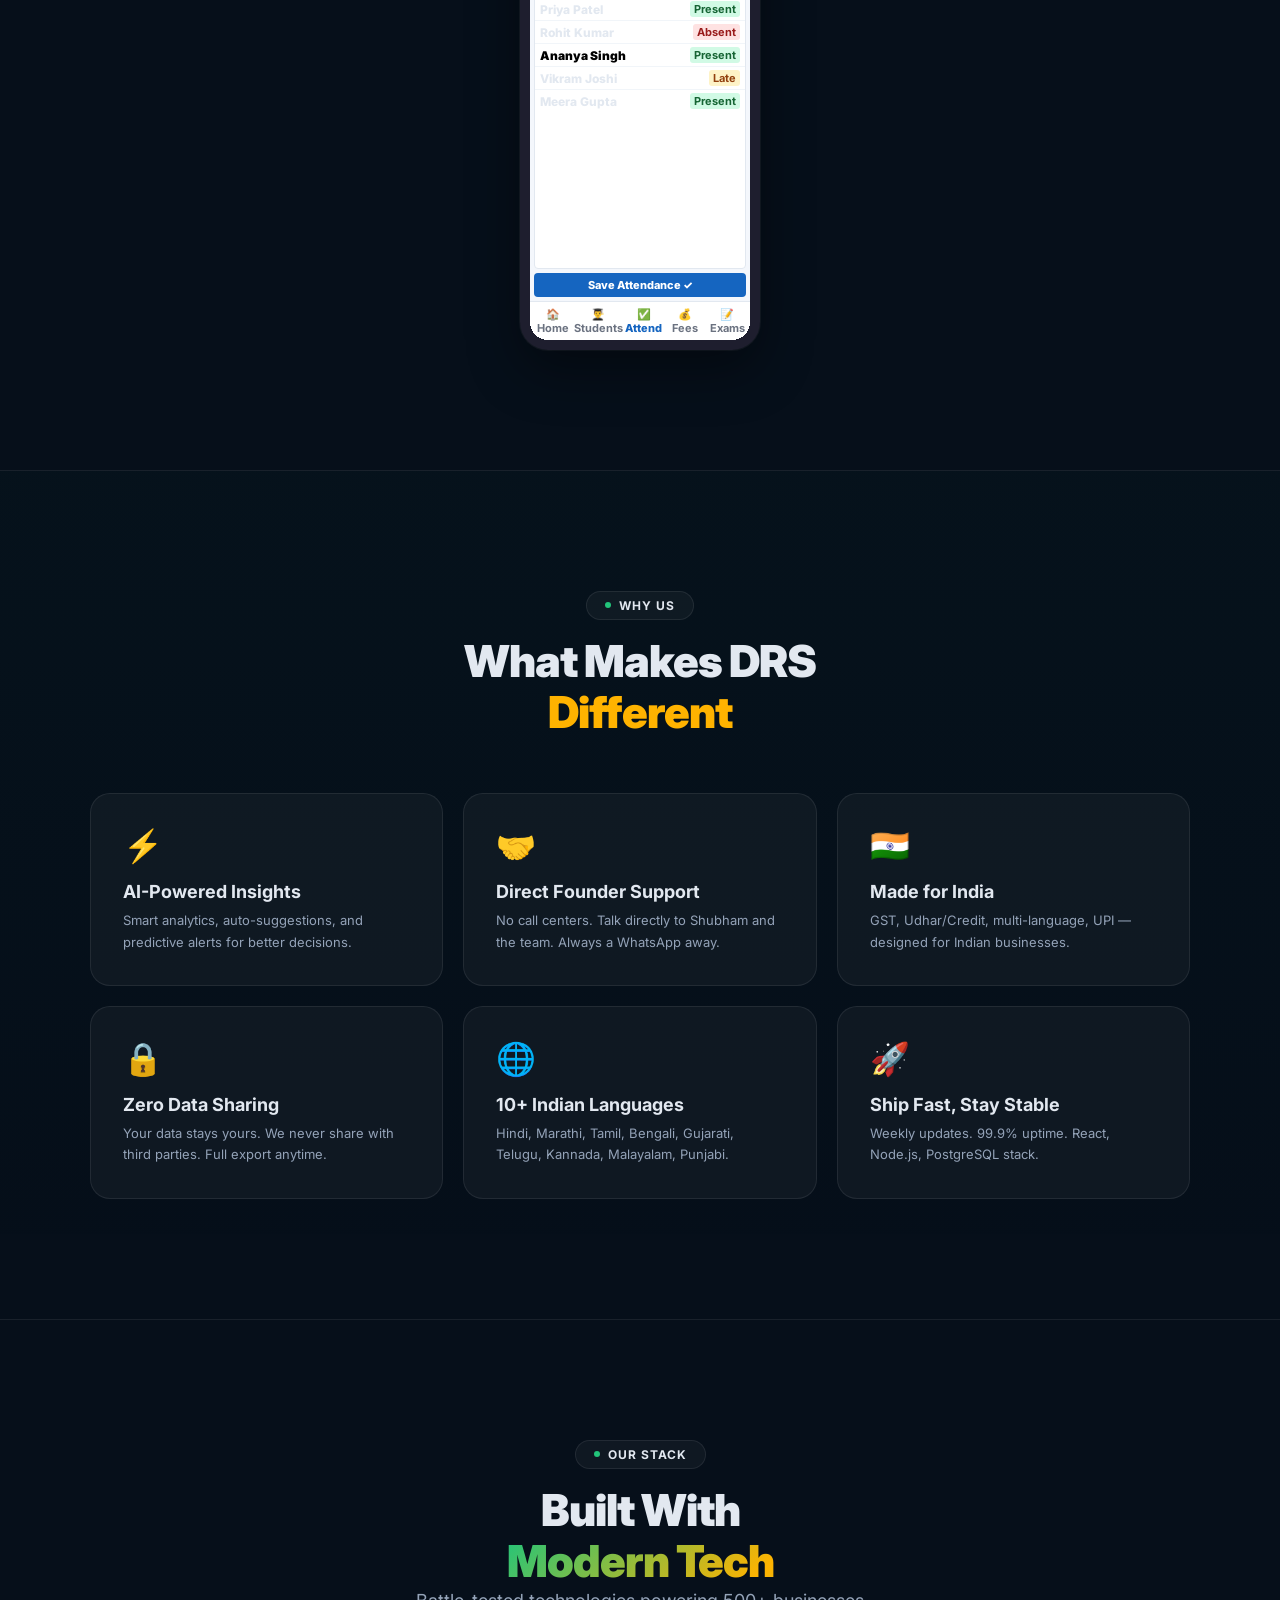
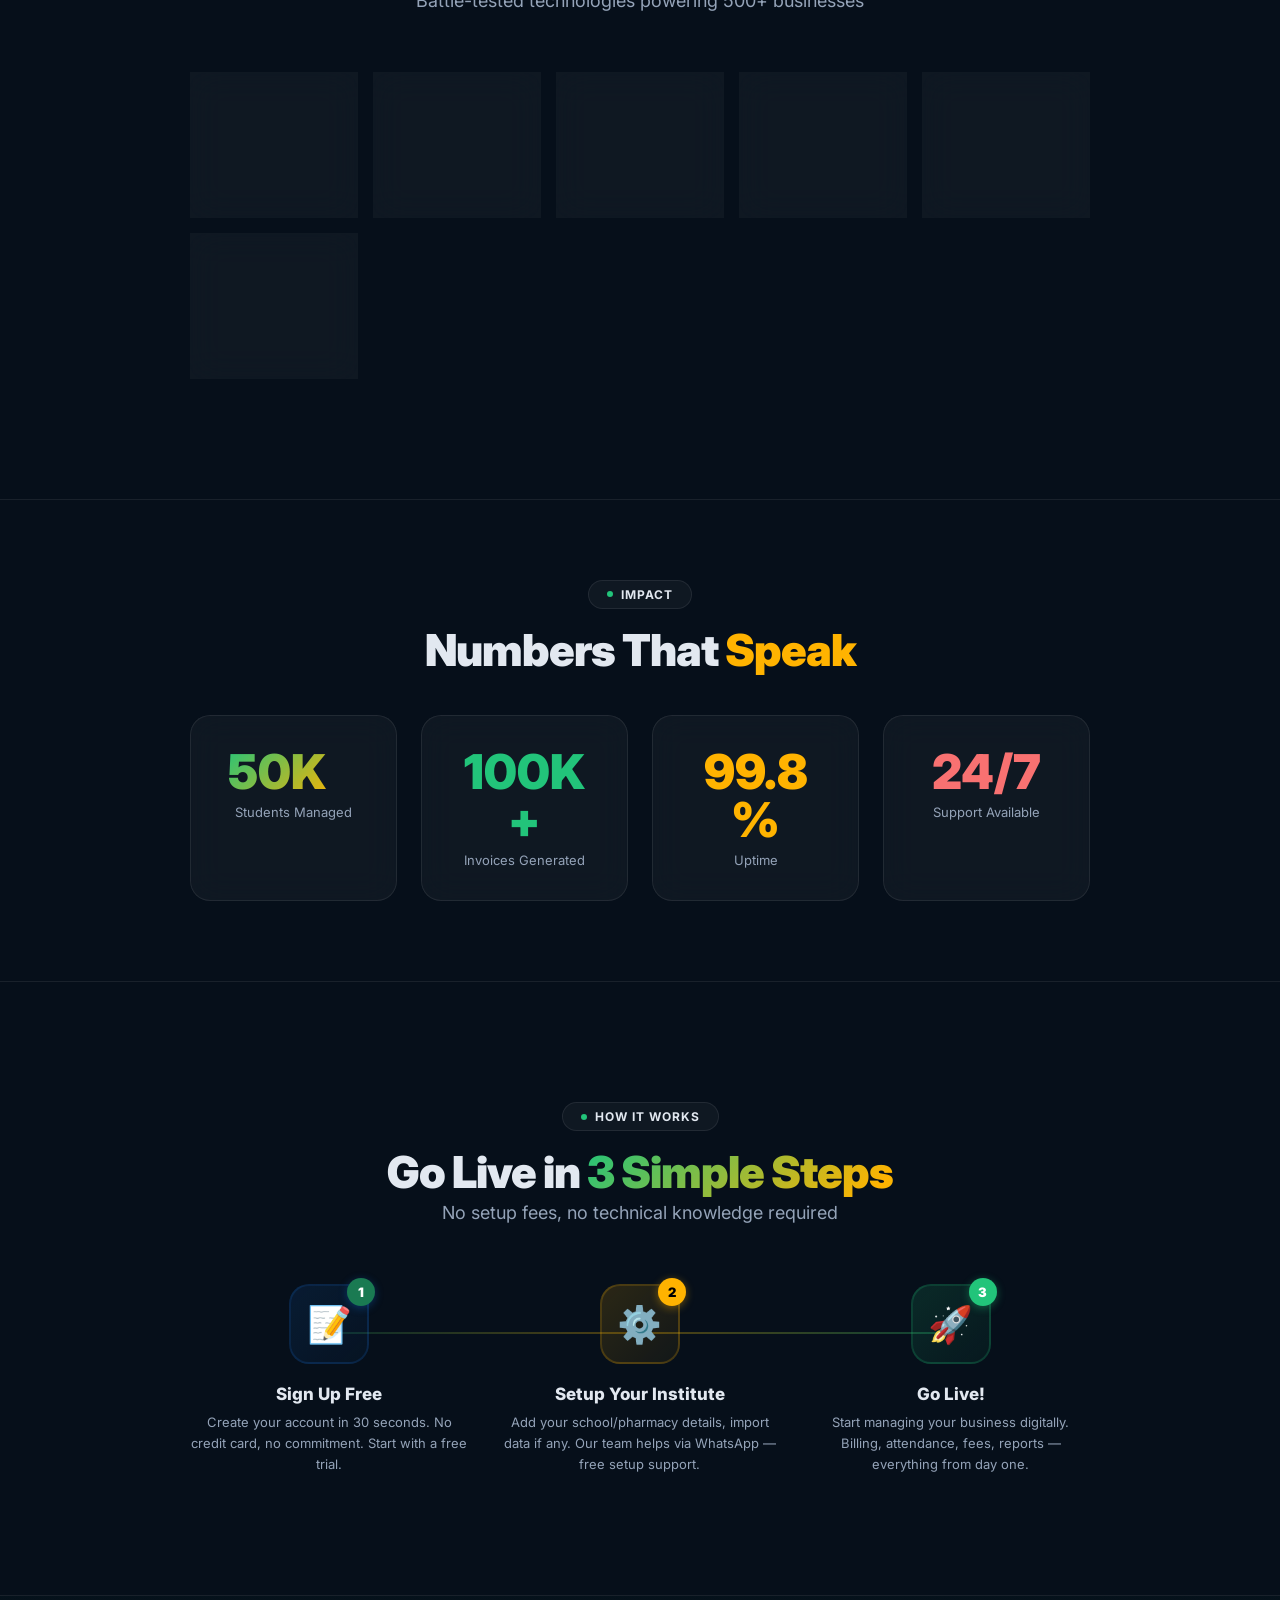
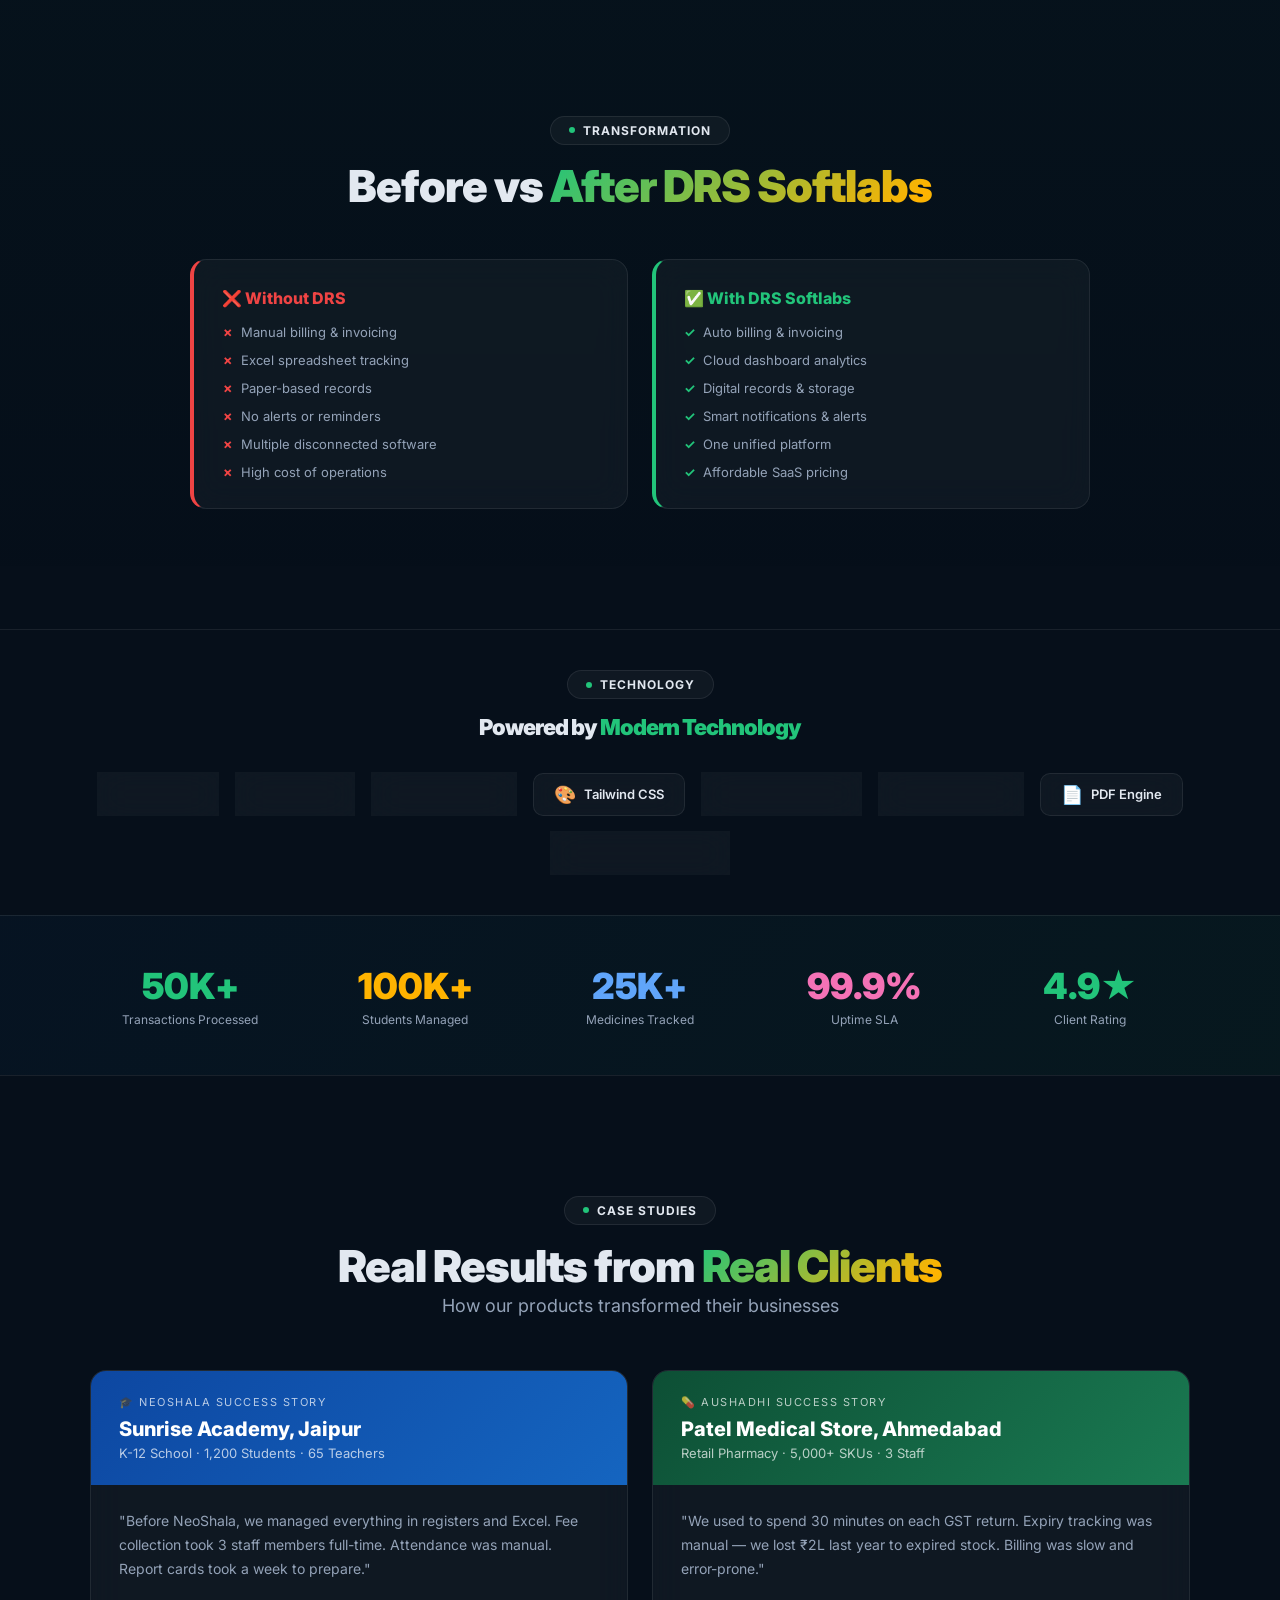
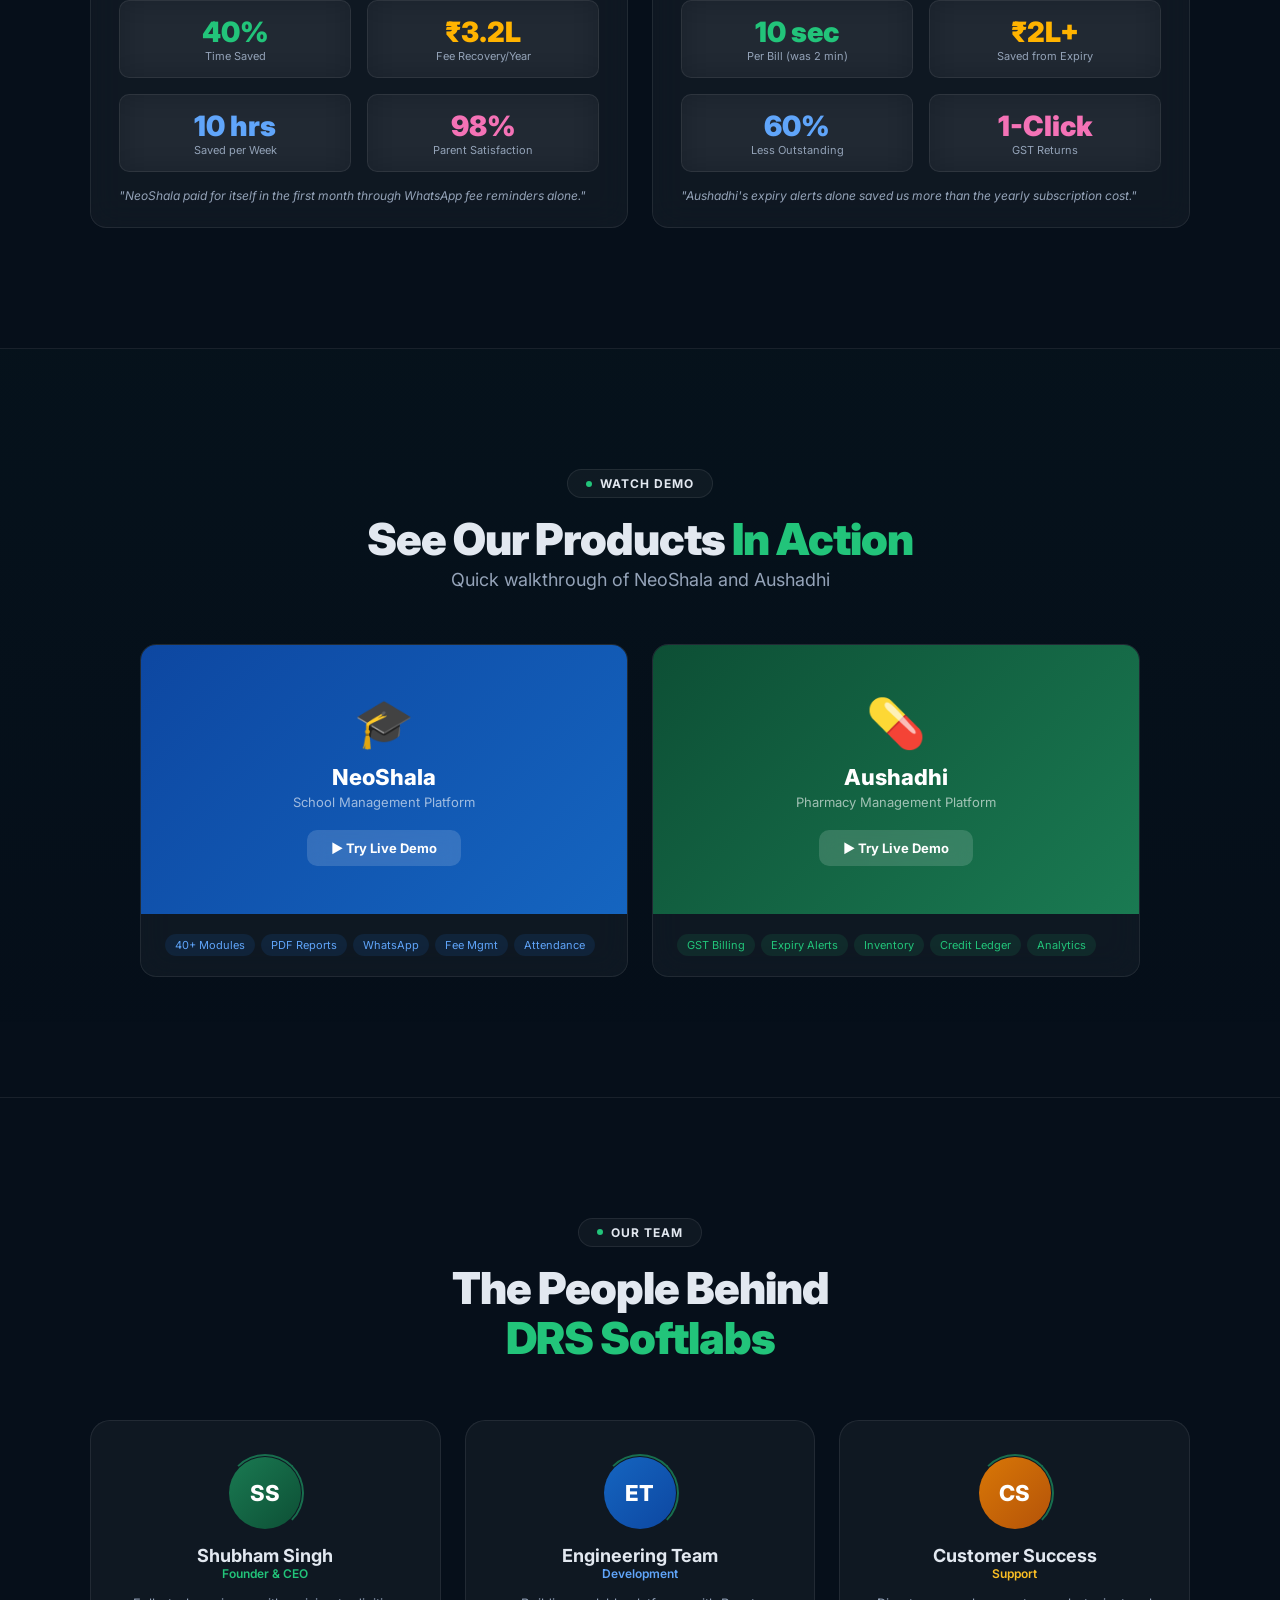
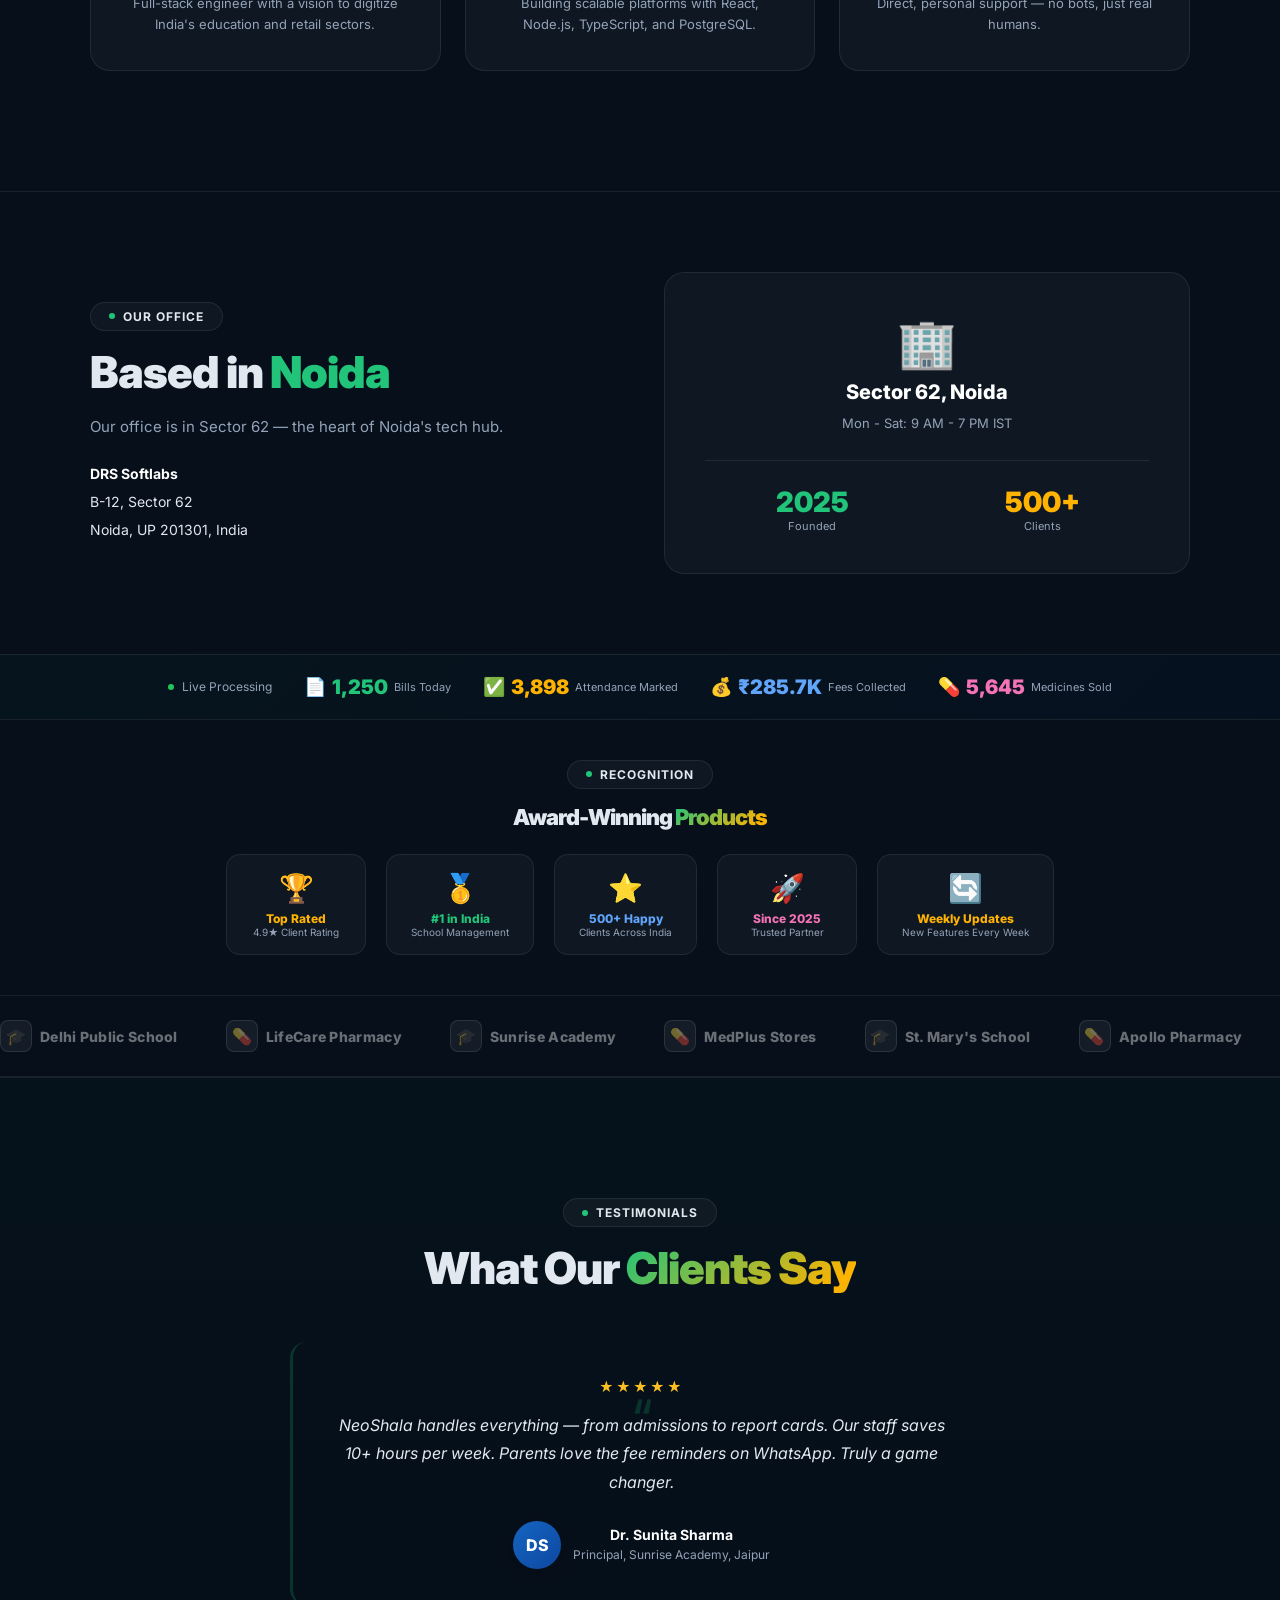
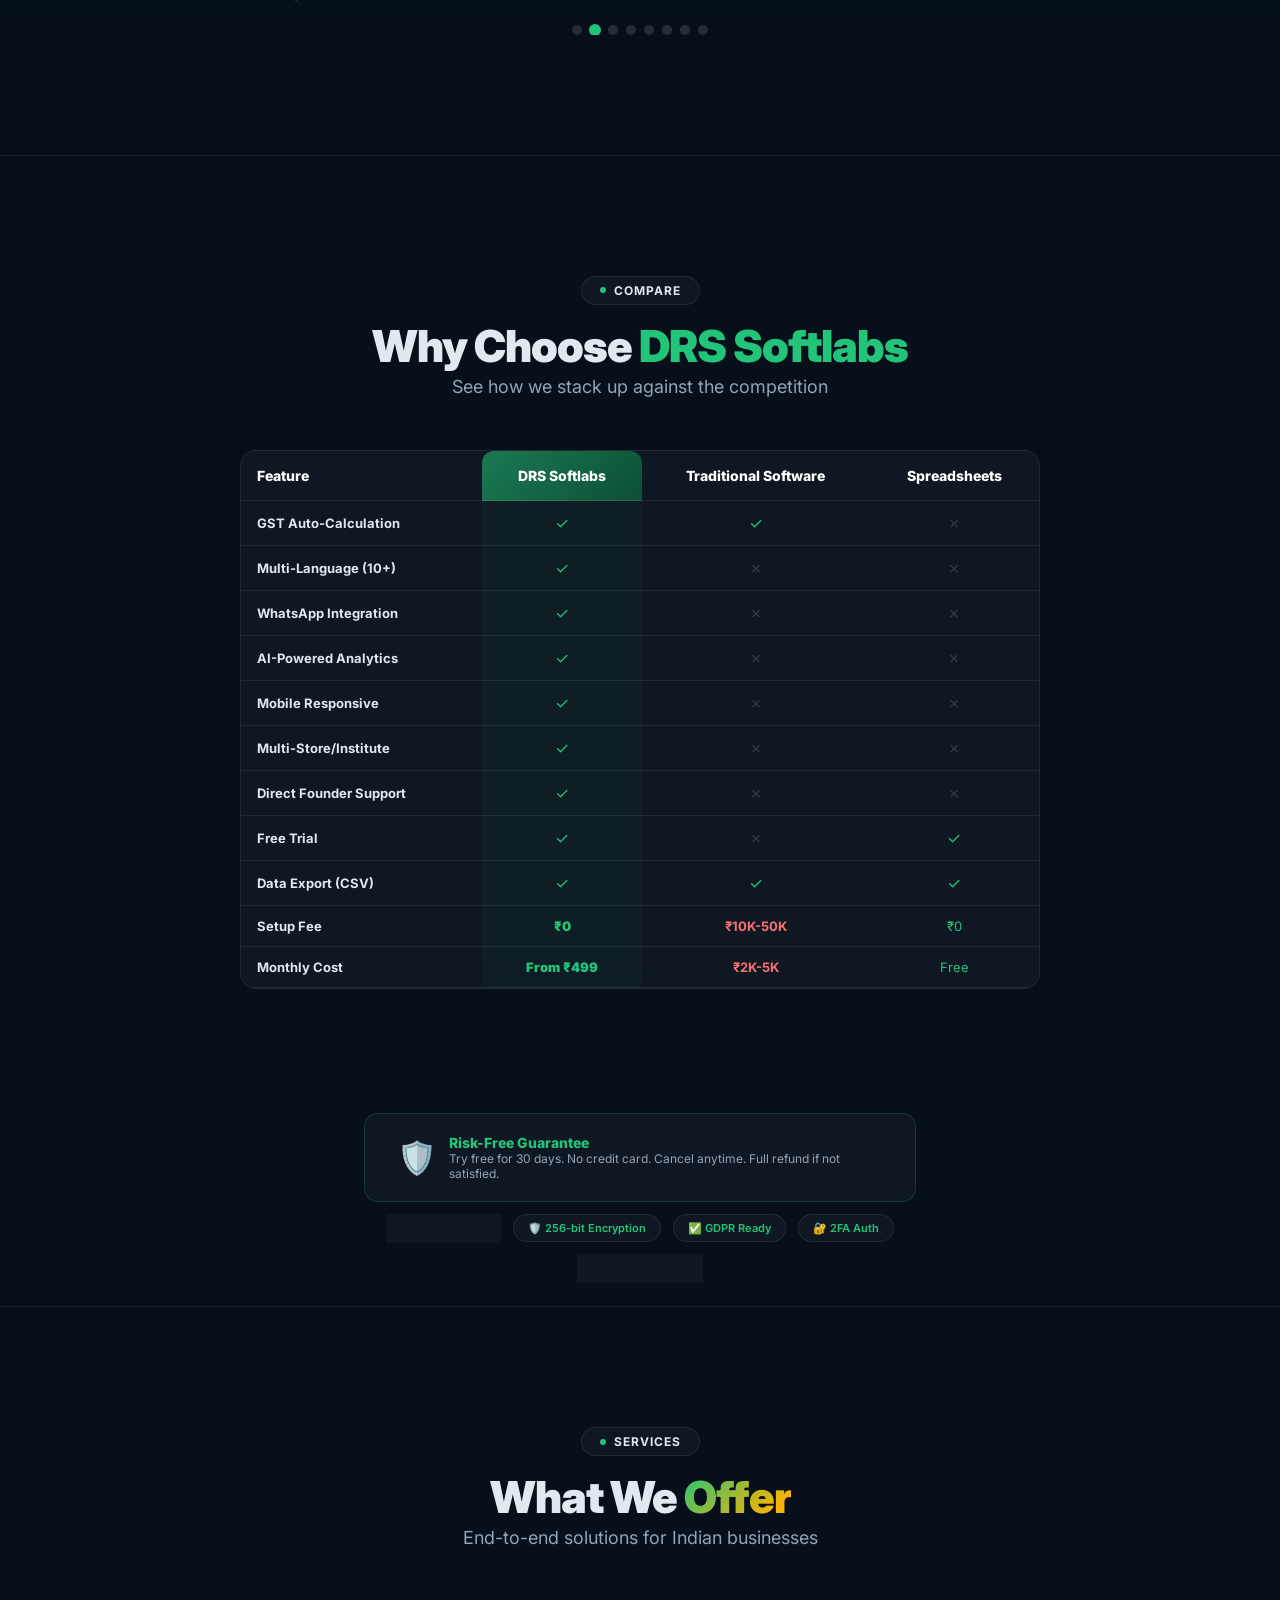
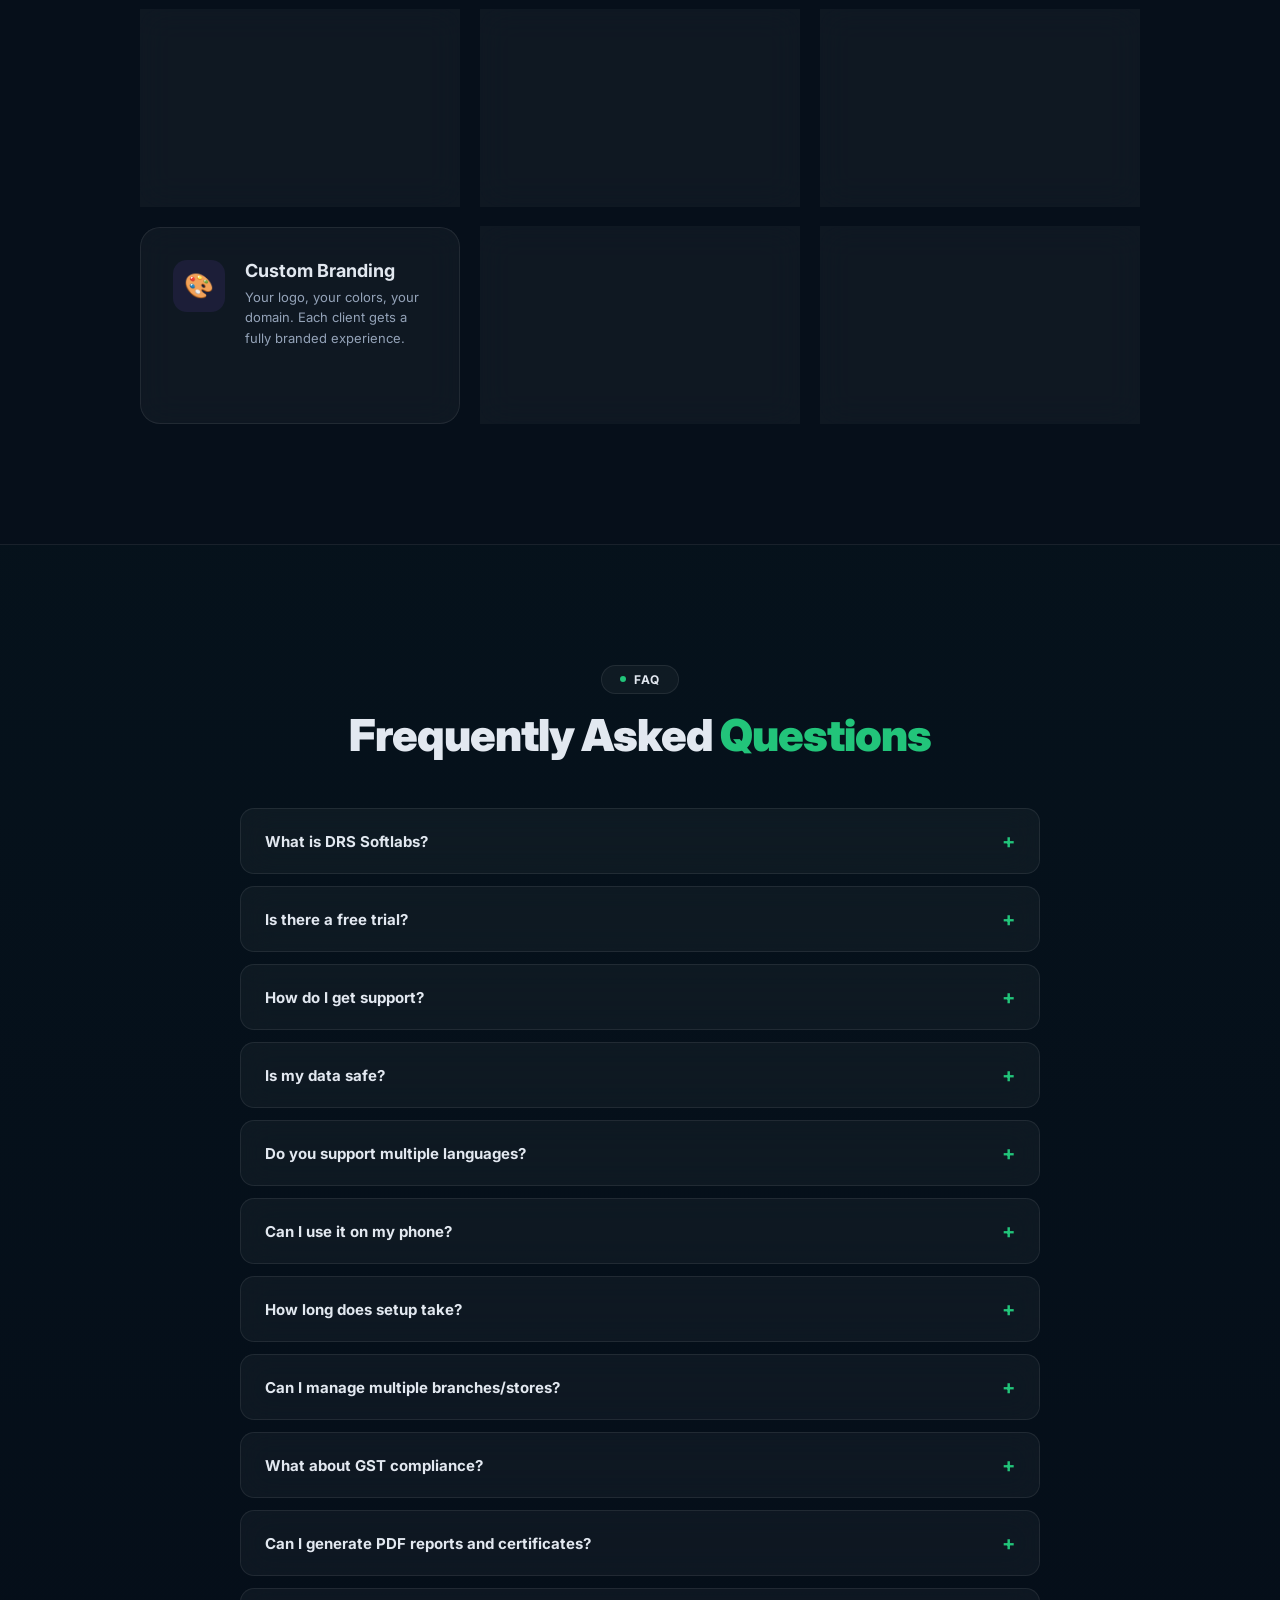
==== commit 9d8778a3: "Premium: live feed, processing ticker, awards, our promise, pill buttons, cursor glow, emoji particl" ====
--- a/index.html
+++ b/index.html
@@ -75,7 +75,7 @@
     <span class="floating-emoji" style="top:35%;right:25%;animation-delay:1.5s;font-size:18px">&#127470;&#127475;</span>
     <div class="container">
       <div class="ai-badge reveal"><span class="pulse"></span>AI-Powered &middot; Built in India &middot; Since 2025</div>
-      <h1 class="reveal reveal-d1">We Build Software<br/>That <span class="gradient-text">Empowers India</span></h1>
+      <h1 class="reveal reveal-d1">We Build Software<br/>That <span class="gradient-text gradient-text-animated">Empowers India</span></h1>
       <p class="subtitle reveal reveal-d2">
         Next-generation SaaS platforms for education and healthcare. Powered by AI. Trusted by <strong style="color:#fff" data-count="500" data-suffix="+" data-format="">0</strong> businesses.
         <br/><br/>
@@ -88,6 +88,42 @@
       </div>
       <p class="reveal reveal-d4" style="margin-top:32px;font-size:12px;color:var(--text-muted)">Noida, India &middot; 2 Products &middot; 80+ Features &middot; 10+ Languages</p>
 
+      <!-- Live Activity Feed — shows recent signups -->
+      <div class="reveal reveal-d4" style="margin-top:24px;display:inline-flex;align-items:center;gap:10px;background:rgba(255,255,255,0.06);backdrop-filter:blur(12px);padding:8px 20px;border-radius:12px;border:1px solid rgba(255,255,255,0.08)">
+        <span class="pulse-dot" style="width:8px;height:8px;border-radius:50%;background:#22c55e;animation:pulse-ring 2s infinite"></span>
+        <span id="live-feed" style="font-size:12px;color:rgba(255,255,255,0.7);font-weight:500"></span>
+      </div>
+      <script>
+      (function(){
+        const feeds = [
+          '🎓 Sunrise Academy, Jaipur signed up for NeoShala',
+          '💊 MedPlus Pharmacy, Pune started free trial',
+          '🎓 St. Xavier School, Delhi upgraded to Premium',
+          '💊 Apollo Pharmacy, Chennai started billing',
+          '🎓 DAV Public School, Noida registered',
+          '💊 Care Pharmacy, Mumbai added 500 medicines',
+          '🎓 Ryan International, Bangalore onboarded 50 teachers',
+          '💊 LifeCare Medical, Lucknow generated GSTR-1',
+          '🎓 Modern School, Kolkata enabled WhatsApp reminders',
+          '💊 Health Plus, Ahmedabad saved ₹1.2L from expiry alerts',
+        ];
+        let i = 0;
+        const el = document.getElementById('live-feed');
+        function show() {
+          if(!el) return;
+          el.style.opacity = '0';
+          setTimeout(() => {
+            el.textContent = feeds[i % feeds.length] + ' — just now';
+            el.style.opacity = '1';
+            el.style.transition = 'opacity 0.5s';
+            i++;
+          }, 300);
+        }
+        show();
+        setInterval(show, 4000);
+      })();
+      </script>
+
       <!-- Live Code Terminal -->
       <div class="reveal" style="margin-top:56px;display:flex;justify-content:center">
         <div class="terminal" id="hero-terminal">
@@ -179,6 +215,37 @@
         <span class="glass" style="padding:6px 16px;border-radius:8px;font-size:12px;font-weight:700">☁️ Cloudflare</span>
         <span class="glass" style="padding:6px 16px;border-radius:8px;font-size:12px;font-weight:700">🔐 2FA</span>
         <span class="glass" style="padding:6px 16px;border-radius:8px;font-size:12px;font-weight:700">📄 PDF Engine</span>
+      </div>
+    </div>
+  </section>
+
+  <!-- Our Promise -->
+  <section class="section" style="border-top:1px solid var(--border);position:relative;z-index:1">
+    <div class="container" style="max-width:800px">
+      <div class="text-center">
+        <div class="section-tag reveal"><span class="dot"></span> Our Promise</div>
+        <h2 class="reveal reveal-d1" style="font-size:28px">Changing Businesses<br/><span class="gradient-text">One Click at a Time</span></h2>
+        <p class="subtitle reveal reveal-d2" style="font-size:16px;line-height:1.8;max-width:600px;margin:24px auto">
+          We don't just build software — we build partnerships. Every product we create is designed with one goal: to save you time, reduce costs, and grow your business. From the first demo to ongoing support, we're with you every step of the way.
+        </p>
+        <div class="reveal reveal-d3" style="display:flex;justify-content:center;gap:32px;margin-top:32px;flex-wrap:wrap">
+          <div style="text-align:center">
+            <div style="font-size:32px;font-weight:900;color:var(--primary-light)">₹0</div>
+            <div style="font-size:11px;color:var(--text-muted)">Setup Fee</div>
+          </div>
+          <div style="text-align:center">
+            <div style="font-size:32px;font-weight:900;color:var(--gold)">24/7</div>
+            <div style="font-size:11px;color:var(--text-muted)">WhatsApp Support</div>
+          </div>
+          <div style="text-align:center">
+            <div style="font-size:32px;font-weight:900;color:#60a5fa">7 Days</div>
+            <div style="font-size:11px;color:var(--text-muted)">Feature Requests</div>
+          </div>
+          <div style="text-align:center">
+            <div style="font-size:32px;font-weight:900;color:#f472b6">100%</div>
+            <div style="font-size:11px;color:var(--text-muted)">Data Ownership</div>
+          </div>
+        </div>
       </div>
     </div>
   </section>
@@ -257,7 +324,7 @@
         <p class="subtitle subtitle-center reveal reveal-d2">Built for the unique needs of Indian businesses.</p>
       </div>
       <div class="products-grid">
-        <a class="product-card reveal" data-link="neoshala" href="#products">
+        <a class="product-card tilt-card hover-gradient-border reveal" data-link="neoshala" href="#products">
           <div class="product-header" style="background:linear-gradient(135deg,#1565C0,#0D47A1)">
             <div class="orbit-ring"><div class="orbit-dot"></div></div>
             <div class="icon">&#127891;</div><h3>NeoShala</h3><div class="tag-line">The New Age School Platform</div>
@@ -268,7 +335,7 @@
             <div class="product-cta" style="color:#60a5fa">Visit NeoShala &rarr;</div>
           </div>
         </a>
-        <a class="product-card reveal reveal-d1" data-link="aushadhi" href="https://aushadhi-kappa.vercel.app/" target="_blank">
+        <a class="product-card tilt-card hover-gradient-border reveal reveal-d1" data-link="aushadhi" href="https://aushadhi-kappa.vercel.app/" target="_blank">
           <div class="product-header" style="background:linear-gradient(135deg,#1a7a52,#0d4f35)">
             <div class="orbit-ring"><div class="orbit-dot" style="animation-duration:10s"></div></div>
             <div class="icon">&#128138;</div><h3>Aushadhi <sup style="font-size:14px;opacity:0.5;font-style:italic">&#x0914;&#x0937;&#x0927;&#x093F;</sup></h3><div class="tag-line">Smart Pharmacy Management</div>
@@ -1295,6 +1362,91 @@
     </div>
   </section>
 
+  <!-- Live Processing Ticker -->
+  <section style="padding:20px 0;border-top:1px solid var(--border);position:relative;z-index:1;background:linear-gradient(135deg,rgba(34,196,122,0.03),rgba(21,101,192,0.03))">
+    <div class="container" style="display:flex;justify-content:center;flex-wrap:wrap;gap:32px;align-items:center">
+      <div style="display:flex;align-items:center;gap:8px">
+        <span style="width:6px;height:6px;border-radius:50%;background:#22c55e;animation:pulse-ring 1.5s infinite"></span>
+        <span style="font-size:12px;color:var(--text-muted)">Live Processing</span>
+      </div>
+      <div style="display:flex;align-items:center;gap:6px">
+        <span style="font-size:18px">📄</span>
+        <span style="font-size:20px;font-weight:900;color:var(--primary-light)" id="live-bills">0</span>
+        <span style="font-size:11px;color:var(--text-muted)">Bills Today</span>
+      </div>
+      <div style="display:flex;align-items:center;gap:6px">
+        <span style="font-size:18px">✅</span>
+        <span style="font-size:20px;font-weight:900;color:var(--gold)" id="live-attendance">0</span>
+        <span style="font-size:11px;color:var(--text-muted)">Attendance Marked</span>
+      </div>
+      <div style="display:flex;align-items:center;gap:6px">
+        <span style="font-size:18px">💰</span>
+        <span style="font-size:20px;font-weight:900;color:#60a5fa">₹<span id="live-fees">0</span></span>
+        <span style="font-size:11px;color:var(--text-muted)">Fees Collected</span>
+      </div>
+      <div style="display:flex;align-items:center;gap:6px">
+        <span style="font-size:18px">💊</span>
+        <span style="font-size:20px;font-weight:900;color:#f472b6" id="live-medicines">0</span>
+        <span style="font-size:11px;color:var(--text-muted)">Medicines Sold</span>
+      </div>
+    </div>
+    <script>
+    (function(){
+      let bills=1247, att=3892, fees=284500, meds=5641;
+      function tick(){
+        bills += Math.floor(Math.random()*3);
+        att += Math.floor(Math.random()*5);
+        fees += Math.floor(Math.random()*500);
+        meds += Math.floor(Math.random()*4);
+        const b=document.getElementById('live-bills'),a=document.getElementById('live-attendance'),f=document.getElementById('live-fees'),m=document.getElementById('live-medicines');
+        if(b)b.textContent=bills.toLocaleString('en-IN');
+        if(a)a.textContent=att.toLocaleString('en-IN');
+        if(f)f.textContent=(fees/1000).toFixed(1)+'K';
+        if(m)m.textContent=meds.toLocaleString('en-IN');
+      }
+      tick();
+      setInterval(tick, 2000);
+    })();
+    </script>
+  </section>
+
+  <!-- Award Recognition -->
+  <section style="padding:40px 0;border-top:1px solid var(--border);position:relative;z-index:1">
+    <div class="container">
+      <div class="text-center" style="margin-bottom:24px">
+        <div class="section-tag reveal"><span class="dot"></span> Recognition</div>
+        <h2 class="reveal reveal-d1" style="font-size:22px">Award-Winning <span class="gradient-text">Products</span></h2>
+      </div>
+      <div style="display:flex;justify-content:center;flex-wrap:wrap;gap:20px;align-items:center" class="reveal">
+        <div class="glass hover-gradient-border" style="padding:16px 24px;border-radius:14px;text-align:center;min-width:140px">
+          <div style="font-size:28px;margin-bottom:6px">🏆</div>
+          <div style="font-size:12px;font-weight:800;color:var(--gold)">Top Rated</div>
+          <div style="font-size:10px;color:var(--text-muted)">4.9★ Client Rating</div>
+        </div>
+        <div class="glass hover-gradient-border" style="padding:16px 24px;border-radius:14px;text-align:center;min-width:140px">
+          <div style="font-size:28px;margin-bottom:6px">🥇</div>
+          <div style="font-size:12px;font-weight:800;color:var(--primary-light)">#1 in India</div>
+          <div style="font-size:10px;color:var(--text-muted)">School Management</div>
+        </div>
+        <div class="glass hover-gradient-border" style="padding:16px 24px;border-radius:14px;text-align:center;min-width:140px">
+          <div style="font-size:28px;margin-bottom:6px">⭐</div>
+          <div style="font-size:12px;font-weight:800;color:#60a5fa">500+ Happy</div>
+          <div style="font-size:10px;color:var(--text-muted)">Clients Across India</div>
+        </div>
+        <div class="glass hover-gradient-border" style="padding:16px 24px;border-radius:14px;text-align:center;min-width:140px">
+          <div style="font-size:28px;margin-bottom:6px">🚀</div>
+          <div style="font-size:12px;font-weight:800;color:#f472b6">Since 2025</div>
+          <div style="font-size:10px;color:var(--text-muted)">Trusted Partner</div>
+        </div>
+        <div class="glass hover-gradient-border" style="padding:16px 24px;border-radius:14px;text-align:center;min-width:140px">
+          <div style="font-size:28px;margin-bottom:6px">🔄</div>
+          <div style="font-size:12px;font-weight:800;color:var(--gold)">Weekly Updates</div>
+          <div style="font-size:10px;color:var(--text-muted)">New Features Every Week</div>
+        </div>
+      </div>
+    </div>
+  </section>
+
   <!-- Client Logos -->
   <div class="logos-marquee" style="position:relative;z-index:1;border-top:1px solid var(--border);border-bottom:1px solid var(--border)">
     <div class="logos-track">
@@ -1330,7 +1482,7 @@
       </div>
       <div class="testimonial-carousel reveal">
         <div class="testimonial-track">
-          <div class="testimonial-card">
+          <div class="testimonial-card hover-gradient-border">
             <div class="testimonial-stars">&#9733;&#9733;&#9733;&#9733;&#9733;</div>
             <div class="testimonial-quote">Aushadhi transformed our pharmacy. Billing went from 2 minutes to 10 seconds. GST is auto-calculated, expiry alerts save us lakhs every year. Best investment we ever made.</div>
             <div class="testimonial-author">
@@ -1338,7 +1490,7 @@
               <div class="testimonial-info"><strong>Rajesh Patel</strong><span>Owner, Patel Medical Store, Ahmedabad</span></div>
             </div>
           </div>
-          <div class="testimonial-card">
+          <div class="testimonial-card hover-gradient-border">
             <div class="testimonial-stars">&#9733;&#9733;&#9733;&#9733;&#9733;</div>
             <div class="testimonial-quote">NeoShala handles everything — from admissions to report cards. Our staff saves 10+ hours per week. Parents love the fee reminders on WhatsApp. Truly a game changer.</div>
             <div class="testimonial-author">
@@ -1346,7 +1498,7 @@
               <div class="testimonial-info"><strong>Dr. Sunita Sharma</strong><span>Principal, Sunrise Academy, Jaipur</span></div>
             </div>
           </div>
-          <div class="testimonial-card">
+          <div class="testimonial-card hover-gradient-border">
             <div class="testimonial-stars">&#9733;&#9733;&#9733;&#9733;&#9733;</div>
             <div class="testimonial-quote">Managing 3 pharmacy stores from one dashboard is incredible. The credit ledger and WhatsApp reminders reduced our outstanding by 60%. Shubham's support is unmatched.</div>
             <div class="testimonial-author">
@@ -1354,7 +1506,7 @@
               <div class="testimonial-info"><strong>Amit Kumar</strong><span>Manager, 3-Store Chain, Lucknow</span></div>
             </div>
           </div>
-          <div class="testimonial-card">
+          <div class="testimonial-card hover-gradient-border">
             <div class="testimonial-stars">&#9733;&#9733;&#9733;&#9733;&#9733;</div>
             <div class="testimonial-quote">We switched from a ₹50,000/year software to NeoShala at a fraction of the cost. More features, better support, and it actually understands Indian school workflows.</div>
             <div class="testimonial-author">
@@ -1362,7 +1514,7 @@
               <div class="testimonial-info"><strong>Meena Verma</strong><span>Director, Bright Future College, Delhi</span></div>
             </div>
           </div>
-          <div class="testimonial-card">
+          <div class="testimonial-card hover-gradient-border">
             <div class="testimonial-stars">&#9733;&#9733;&#9733;&#9733;&#9733;</div>
             <div class="testimonial-quote">The WhatsApp integration in Aushadhi is brilliant. Payment reminders go automatically to customers. Our credit recovery improved by 60% in the first month. Game changer for small pharmacies!</div>
             <div class="testimonial-author">
@@ -1370,7 +1522,7 @@
               <div class="testimonial-info"><strong>Suresh Khanna</strong><span>Owner, Life Care Pharmacy, Noida</span></div>
             </div>
           </div>
-          <div class="testimonial-card">
+          <div class="testimonial-card hover-gradient-border">
             <div class="testimonial-stars">&#9733;&#9733;&#9733;&#9733;&#9733;</div>
             <div class="testimonial-quote">NeoShala's report card generation saves us an entire week every term. Parents get SMS notifications, fee receipts are auto-generated, and the clock-in system tracks teacher attendance perfectly.</div>
             <div class="testimonial-author">
@@ -1378,7 +1530,7 @@
               <div class="testimonial-info"><strong>Prof. Gaurav Singh</strong><span>VP, Modern Public School, Lucknow</span></div>
             </div>
           </div>
-          <div class="testimonial-card">
+          <div class="testimonial-card hover-gradient-border">
             <div class="testimonial-stars">&#9733;&#9733;&#9733;&#9733;&#9733;</div>
             <div class="testimonial-quote">Migrating from paper registers to Aushadhi was seamless. The team helped us import 3,000 medicines in one go. Now billing takes 10 seconds and GSTR-1 is one click. Wish we started sooner!</div>
             <div class="testimonial-author">
@@ -1639,9 +1791,25 @@
       <div><h4>COMPANY</h4><a href="about.html">About Us</a><a href="contact.html">Contact</a><a href="careers.html">Careers</a><a href="blog.html">Blog</a></div>
       <div><h4>CONNECT</h4><a data-link="whatsapp" href="#" style="color:#25D366">&#128172; WhatsApp</a><a data-link="phone" href="#">&#128222; <span data-text="phone"></span></a><a data-link="email" href="#">&#9993;&#65039; Email</a></div>
     </div>
+    <div style="max-width:400px;margin:0 auto 32px;text-align:center">
+      <div style="font-size:14px;font-weight:700;color:#fff;margin-bottom:8px">📬 Stay Updated</div>
+      <div style="font-size:12px;color:var(--text-muted);margin-bottom:12px">Get product updates, tips & offers. No spam.</div>
+      <form onsubmit="event.preventDefault();this.querySelector('input').value='';this.querySelector('button').textContent='✓ Subscribed!';setTimeout(()=>this.querySelector('button').textContent='Subscribe',2000)" style="display:flex;gap:8px">
+        <input type="email" placeholder="your@email.com" required style="flex:1;padding:10px 14px;border-radius:10px;border:1px solid var(--border);background:rgba(255,255,255,0.05);color:#fff;font-size:13px;outline:none;font-family:inherit" />
+        <button type="submit" style="padding:10px 20px;border-radius:10px;border:none;background:var(--primary-light);color:#fff;font-weight:700;font-size:13px;cursor:pointer;transition:all 0.3s;white-space:nowrap">Subscribe</button>
+      </form>
+    </div>
+    <div style="display:flex;gap:16px;justify-content:center;margin-bottom:24px">
+      <a href="https://linkedin.com/company/drssoftlab" target="_blank" rel="noopener" class="glass" style="width:40px;height:40px;border-radius:50%;display:flex;align-items:center;justify-content:center;text-decoration:none;font-size:18px;transition:all 0.3s" title="LinkedIn">💼</a>
+      <a href="https://twitter.com/drssoftlab" target="_blank" rel="noopener" class="glass" style="width:40px;height:40px;border-radius:50%;display:flex;align-items:center;justify-content:center;text-decoration:none;font-size:18px;transition:all 0.3s" title="Twitter">🐦</a>
+      <a href="https://instagram.com/drssoftlab" target="_blank" rel="noopener" class="glass" style="width:40px;height:40px;border-radius:50%;display:flex;align-items:center;justify-content:center;text-decoration:none;font-size:18px;transition:all 0.3s" title="Instagram">📸</a>
+      <a href="https://github.com/drssoftlabs-web" target="_blank" rel="noopener" class="glass" style="width:40px;height:40px;border-radius:50%;display:flex;align-items:center;justify-content:center;text-decoration:none;font-size:18px;transition:all 0.3s" title="GitHub">💻</a>
+      <a href="https://youtube.com/@drssoftlab" target="_blank" rel="noopener" class="glass" style="width:40px;height:40px;border-radius:50%;display:flex;align-items:center;justify-content:center;text-decoration:none;font-size:18px;transition:all 0.3s" title="YouTube">▶️</a>
+    </div>
     <div class="footer-bottom">
       <span>&copy; 2026 DRS Softlabs. All rights reserved. | Noida, India</span>
       <span style="color:rgba(255,255,255,0.25)">Empowering Indian Businesses, One Click at a Time</span>
+      <span style="font-size:10px;color:rgba(255,255,255,0.3)">Last deployed: <span id="deploy-time"></span></span>
     </div>
   </footer>
 
@@ -1710,7 +1878,7 @@
   <!-- Floating Development Banner -->
   <div class="dev-banner" id="dev-banner">
     <span class="pulse-dot"></span>
-    <span>&#128679; Website under active development &mdash; Some pages & features coming soon!</span>
+    <span class="dev-banner-text">&#128679; Website under active development &mdash; New features shipping every week! &nbsp;&nbsp;&nbsp; &#127891; NeoShala &mdash; School Management Live &nbsp;&nbsp;&nbsp; &#128138; Aushadhi &mdash; Pharmacy Management Live &nbsp;&nbsp;&nbsp; &#128640; 2 Products &bull; 500+ Clients &bull; 79+ Features &nbsp;&nbsp;&nbsp;</span>
     <button class="dev-banner-close" onclick="document.getElementById('dev-banner').style.display='none'" title="Dismiss">&times;</button>
   </div>
 
@@ -1738,5 +1906,42 @@
     });
   })();
   </script>
+
+  <!-- Custom Cursor Glow -->
+  <div class="cursor-glow" id="cursor-glow"></div>
+  <script>
+  document.addEventListener('mousemove', e => {
+    const g = document.getElementById('cursor-glow');
+    if(g) { g.style.left = e.clientX + 'px'; g.style.top = e.clientY + 'px'; }
+  });
+  </script>
+
+  <!-- Floating Emoji Particles -->
+  <script>
+  const emojis = ['🎓','💊','📊','🚀','💡','⚡','🔒','📱','🌍','💰'];
+  function spawnEmoji() {
+    const e = document.createElement('div');
+    e.className = 'float-emoji';
+    e.textContent = emojis[Math.floor(Math.random()*emojis.length)];
+    e.style.left = Math.random()*100 + 'vw';
+    e.style.animationDuration = (12+Math.random()*8) + 's';
+    e.style.fontSize = (14+Math.random()*12) + 'px';
+    document.body.appendChild(e);
+    setTimeout(() => e.remove(), 20000);
+  }
+  setInterval(spawnEmoji, 3000);
+  </script>
+
+  <!-- Deploy Timestamp -->
+  <script>document.getElementById('deploy-time').textContent=new Date().toLocaleDateString('en-IN',{day:'numeric',month:'short',year:'numeric'});</script>
+
+  <!-- Sticky Header on Scroll -->
+  <script>
+  window.addEventListener('scroll', function() {
+    const h = document.querySelector('header');
+    if(h) h.classList.toggle('scrolled', window.scrollY > 50);
+  });
+  </script>
+
 </body>
 </html>
--- a/styles.css
+++ b/styles.css
@@ -972,22 +972,34 @@
 
 /* ─── Floating Development Banner ─────────────────── */
 .dev-banner {
-  position: fixed; bottom: 20px; left: 50%; transform: translateX(-50%);
-  z-index: 9999; display: flex; align-items: center; gap: 10px;
-  padding: 12px 24px; border-radius: 14px;
-  background: rgba(251,191,36,0.12); backdrop-filter: blur(16px); -webkit-backdrop-filter: blur(16px);
-  border: 1px solid rgba(251,191,36,0.25);
+  position: fixed; top: 0; left: 0; right: 0;
+  z-index: 99999; display: flex; align-items: center;
+  padding: 8px 0; overflow: hidden;
+  background: linear-gradient(90deg, rgba(251,191,36,0.15), rgba(21,101,192,0.1), rgba(251,191,36,0.15));
+  backdrop-filter: blur(16px); -webkit-backdrop-filter: blur(16px);
+  border-bottom: 1px solid rgba(251,191,36,0.2);
   color: #fbbf24; font-size: 13px; font-weight: 600;
-  box-shadow: 0 8px 32px rgba(0,0,0,0.3);
-  animation: banner-slide-up 0.6s cubic-bezier(0.16,1,0.3,1);
+}
+.dev-banner-text {
+  display: inline-block;
+  white-space: nowrap;
+  animation: marquee-scroll 20s linear infinite;
+  padding-left: 100%;
+}
+@keyframes marquee-scroll {
+  0% { transform: translateX(0); }
+  100% { transform: translateX(-100%); }
 }
 .dev-banner .pulse-dot {
   width: 8px; height: 8px; border-radius: 50%; background: #fbbf24;
   animation: pulse-ring 2s infinite;
+  position: absolute; left: 12px; top: 50%; transform: translateY(-50%);
 }
 .dev-banner-close {
   background: none; border: none; color: rgba(251,191,36,0.6); cursor: pointer;
-  font-size: 16px; padding: 0 0 0 8px; line-height: 1; transition: color 0.2s;
+  font-size: 18px; padding: 0 12px; line-height: 1; transition: color 0.2s;
+  position: absolute; right: 0; top: 50%; transform: translateY(-50%);
+  z-index: 1;
 }
 .dev-banner-close:hover { color: #fbbf24; }
 @keyframes banner-slide-up {
@@ -1194,3 +1206,176 @@
     grid-template-columns: 1fr !important;
   }
 }
+
+/* ─── Smooth Scroll ──────────────────────────────── */
+html { scroll-behavior: smooth; }
+
+/* ─── Better Button Ripple Effect ────────────────── */
+.cta-btn, .btn-primary, .demo-trigger {
+  position: relative;
+  overflow: hidden;
+}
+.cta-btn::after, .btn-primary::after, .demo-trigger::after {
+  content: '';
+  position: absolute;
+  inset: 0;
+  background: radial-gradient(circle at var(--x, 50%) var(--y, 50%), rgba(255,255,255,0.3), transparent 60%);
+  opacity: 0;
+  transition: opacity 0.3s;
+}
+.cta-btn:hover::after, .btn-primary:hover::after, .demo-trigger:hover::after { opacity: 1; }
+
+/* ─── Gradient Text Animation on Headings ────────── */
+.gradient-text-animated {
+  background: linear-gradient(270deg, var(--primary-light), var(--gold), #60a5fa, var(--primary-light));
+  background-size: 600% 600%;
+  -webkit-background-clip: text;
+  -webkit-text-fill-color: transparent;
+  background-clip: text;
+  animation: gradient-shift 6s ease infinite;
+}
+@keyframes gradient-shift {
+  0% { background-position: 0% 50%; }
+  50% { background-position: 100% 50%; }
+  100% { background-position: 0% 50%; }
+}
+
+/* ─── Link Hover Underline Animation ─────────────── */
+a.animated-link {
+  position: relative;
+  text-decoration: none;
+}
+a.animated-link::after {
+  content: '';
+  position: absolute;
+  bottom: -2px;
+  left: 0;
+  width: 0;
+  height: 2px;
+  background: var(--primary-light);
+  transition: width 0.3s ease;
+}
+a.animated-link:hover::after { width: 100%; }
+
+/* ─── Card Shine Effect on Hover ─────────────────── */
+.glass::before {
+  content: '';
+  position: absolute;
+  inset: 0;
+  background: linear-gradient(105deg, transparent 40%, rgba(255,255,255,0.03) 45%, rgba(255,255,255,0.06) 50%, rgba(255,255,255,0.03) 55%, transparent 60%);
+  background-size: 200% 100%;
+  border-radius: inherit;
+  opacity: 0;
+  transition: opacity 0.5s;
+}
+.glass:hover::before {
+  opacity: 1;
+  animation: card-shine 0.8s ease;
+}
+@keyframes card-shine {
+  from { background-position: 200% 0; }
+  to { background-position: -200% 0; }
+}
+
+/* ─── Custom Cursor Glow Effect ──────────────────── */
+.cursor-glow {
+  position: fixed;
+  width: 300px;
+  height: 300px;
+  border-radius: 50%;
+  background: radial-gradient(circle, rgba(34,196,122,0.06), transparent 70%);
+  pointer-events: none;
+  z-index: 0;
+  transform: translate(-50%, -50%);
+  transition: transform 0.1s ease;
+}
+
+/* ─── Typing Cursor After Effect ─────────────────── */
+.typing-cursor::after {
+  content: '|';
+  animation: cursor-blink 1s step-end infinite;
+  color: var(--primary-light);
+  font-weight: 300;
+}
+
+/* ─── 3D Tilt Effect on Cards ────────────────────── */
+.tilt-card {
+  transition: transform 0.3s ease;
+  transform-style: preserve-3d;
+  perspective: 1000px;
+}
+.tilt-card:hover {
+  transform: rotateY(5deg) rotateX(5deg) scale(1.02);
+}
+
+/* ─── Floating Emoji Particles ───────────────────── */
+.float-emoji {
+  position: fixed;
+  font-size: 20px;
+  opacity: 0.04;
+  pointer-events: none;
+  z-index: 0;
+  animation: float-up 15s linear infinite;
+}
+@keyframes float-up {
+  0% { transform: translateY(100vh) rotate(0deg); opacity: 0; }
+  10% { opacity: 0.04; }
+  90% { opacity: 0.04; }
+  100% { transform: translateY(-100px) rotate(360deg); opacity: 0; }
+}
+
+/* ─── Interactive Hover Gradient Border ──────────── */
+.hover-gradient-border {
+  position: relative;
+  border-radius: 16px;
+  overflow: hidden;
+}
+.hover-gradient-border::before {
+  content: '';
+  position: absolute;
+  inset: 0;
+  border-radius: inherit;
+  padding: 2px;
+  background: linear-gradient(135deg, var(--primary-light), var(--gold), #60a5fa, var(--primary-light));
+  background-size: 300% 300%;
+  -webkit-mask: linear-gradient(#fff 0 0) content-box, linear-gradient(#fff 0 0);
+  -webkit-mask-composite: xor;
+  mask-composite: exclude;
+  opacity: 0;
+  transition: opacity 0.4s;
+  animation: gradient-shift 4s ease infinite;
+}
+.hover-gradient-border:hover::before { opacity: 1; }
+
+/* ─── Pill-Shaped Buttons with Premium Shadows ──── */
+.btn-glow, .btn-outline, .cta-btn {
+  border-radius: 30px !important;
+  padding: 14px 36px !important;
+  font-size: 15px !important;
+  letter-spacing: 0.3px;
+  box-shadow: 0 8px 25px rgba(34,196,122,0.25);
+  transition: all 0.4s cubic-bezier(0.25, 0.8, 0.25, 1) !important;
+}
+.btn-glow:hover, .cta-btn:hover {
+  box-shadow: 0 12px 35px rgba(34,196,122,0.35) !important;
+  transform: translateY(-3px) !important;
+}
+.btn-outline {
+  box-shadow: none !important;
+}
+.btn-outline:hover {
+  box-shadow: 0 8px 25px rgba(255,255,255,0.1) !important;
+  transform: translateY(-3px) !important;
+}
+
+/* ─── Sticky Header Style on Scroll ─────────────── */
+header.scrolled {
+  padding: 8px 0 !important;
+  background: rgba(10,22,40,0.98) !important;
+  box-shadow: 0 4px 20px rgba(0,0,0,0.3) !important;
+}
+
+/* ─── Smooth Section Transitions ────────────────── */
+.section:nth-child(even) {
+  background: linear-gradient(180deg, rgba(34,196,122,0.02), transparent) !important;
+}
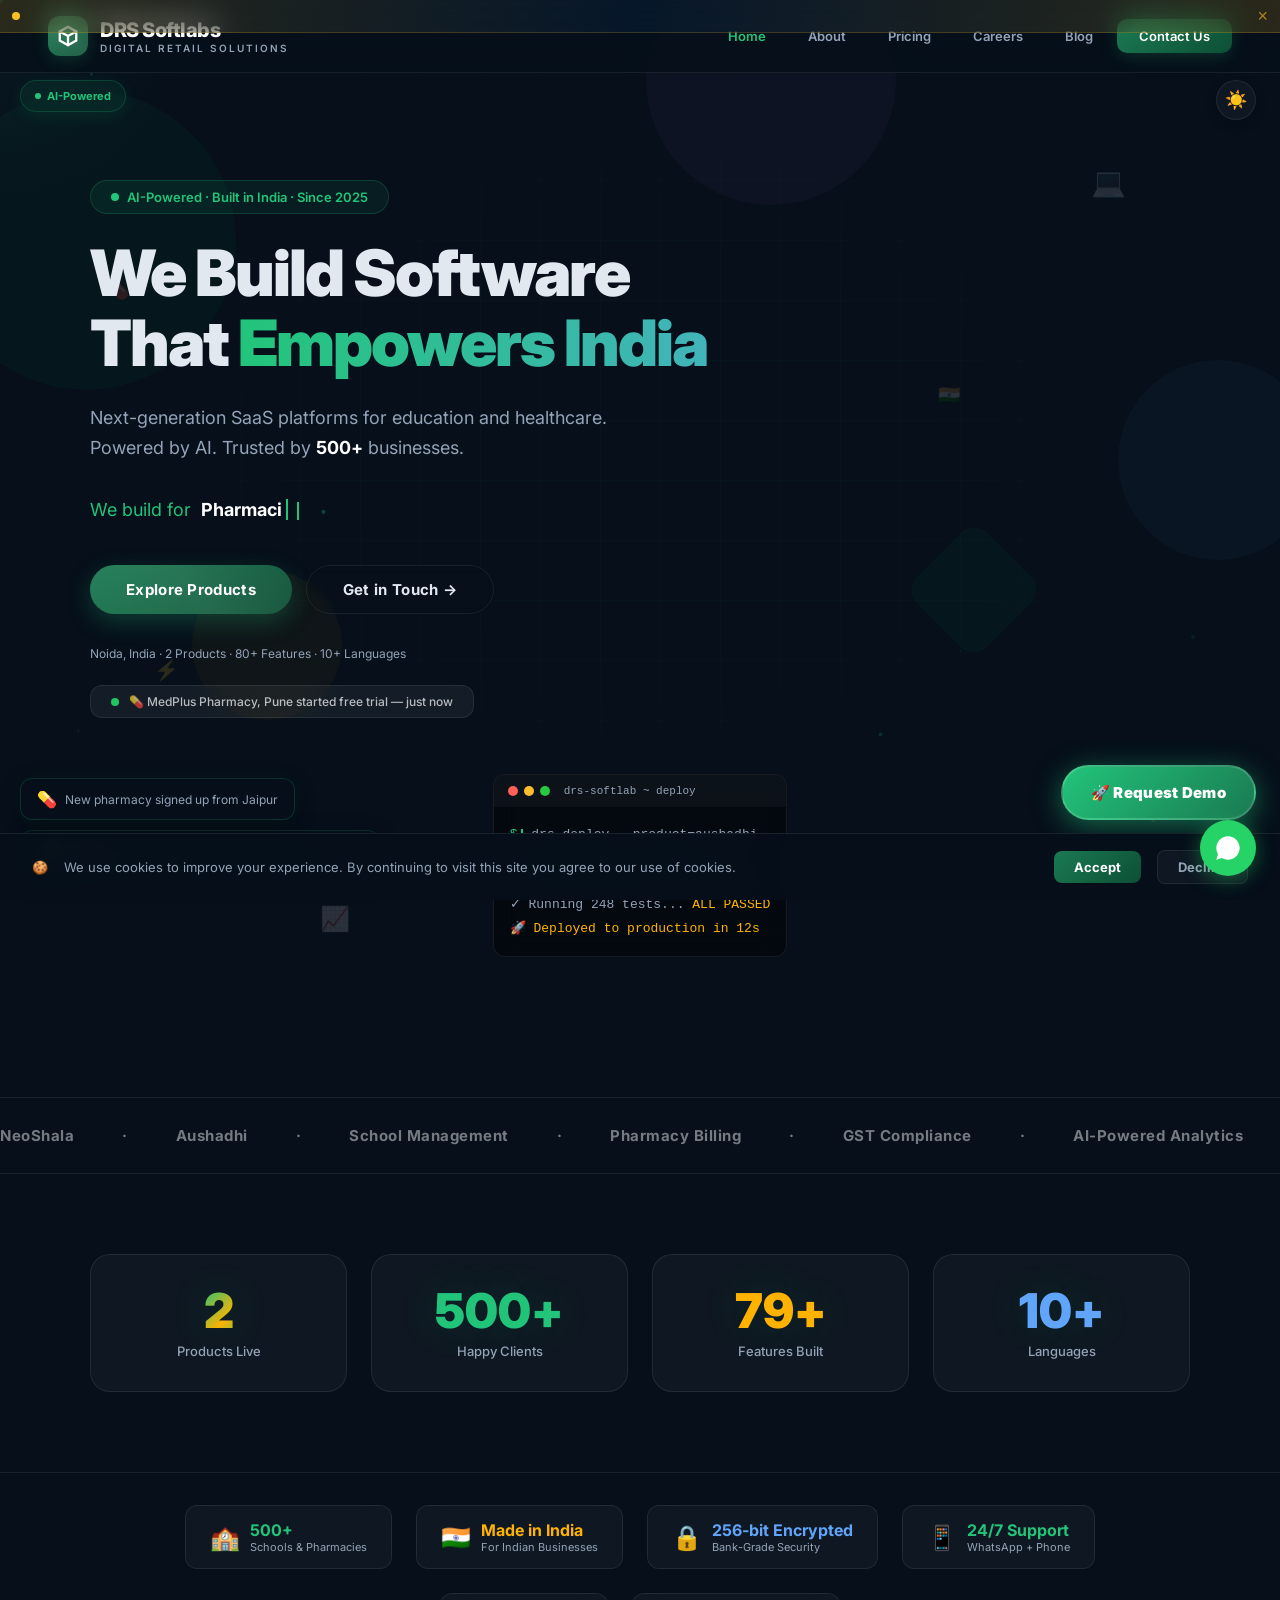
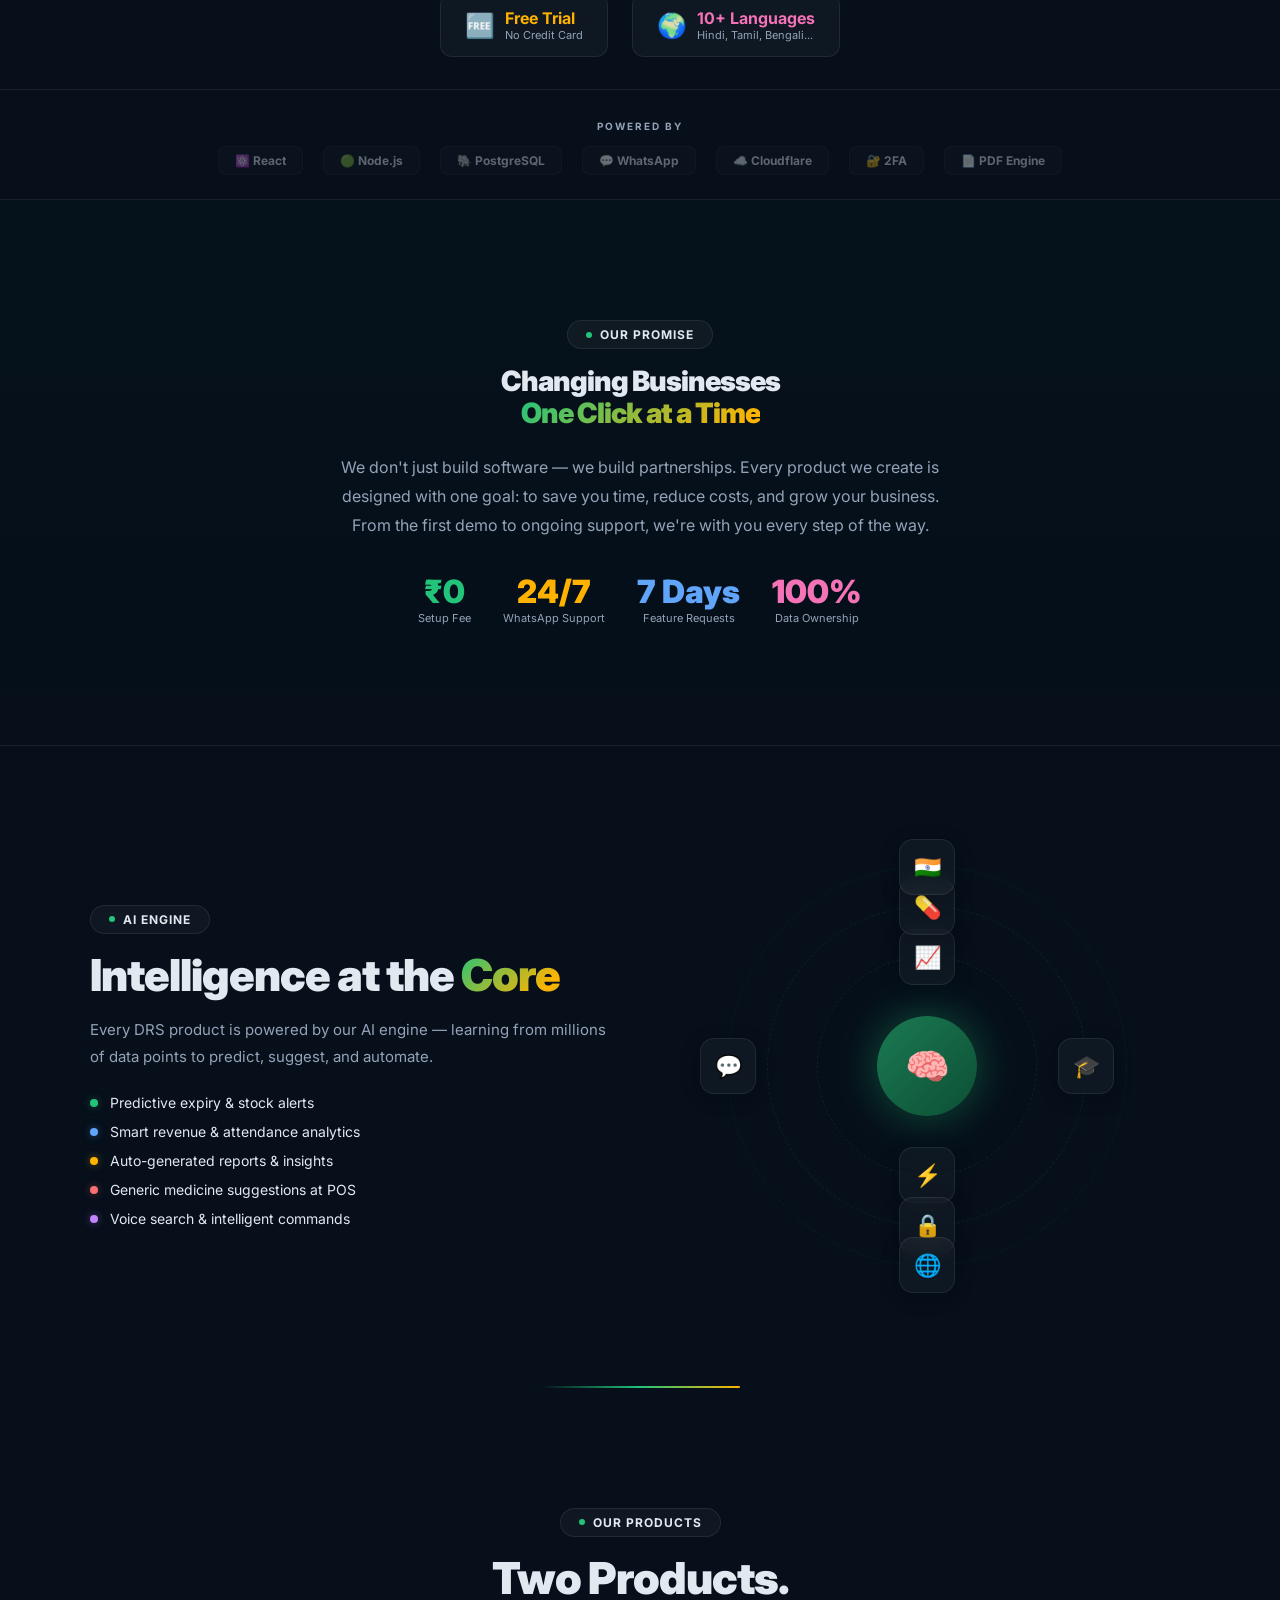
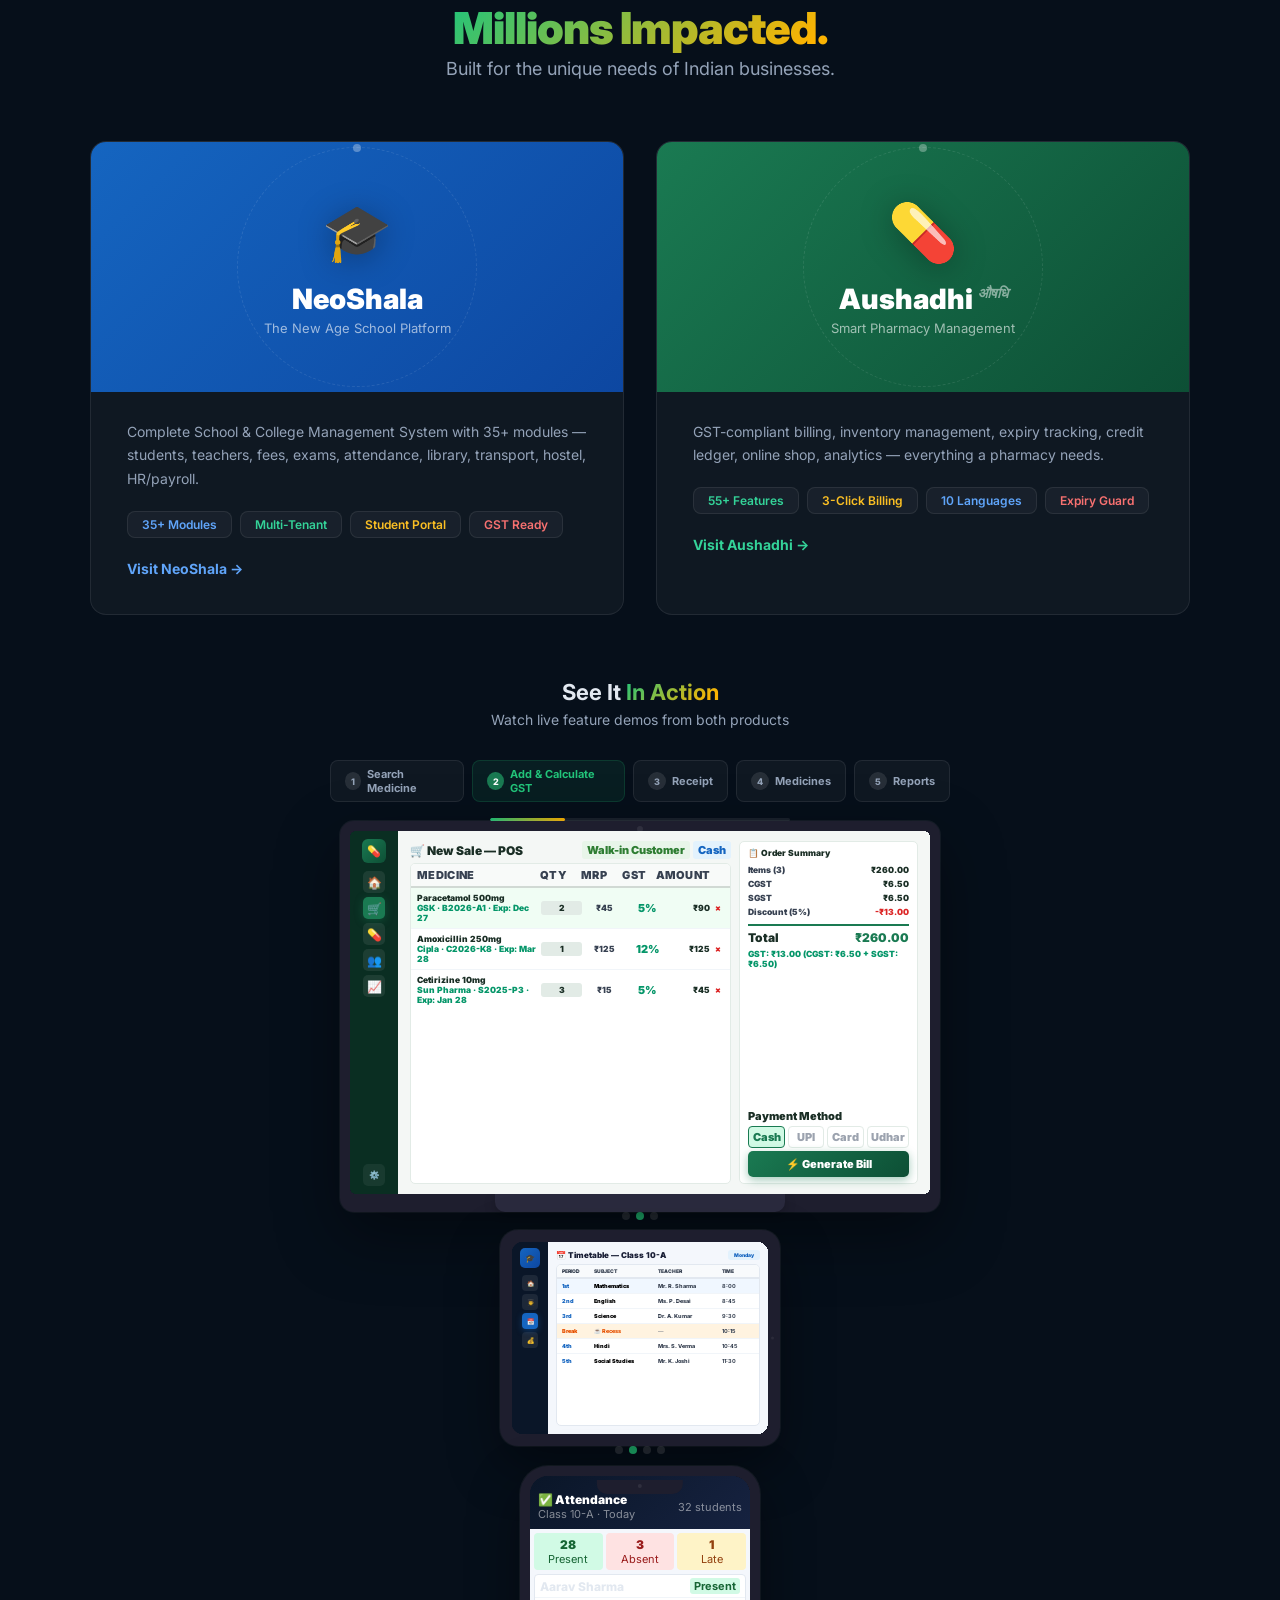
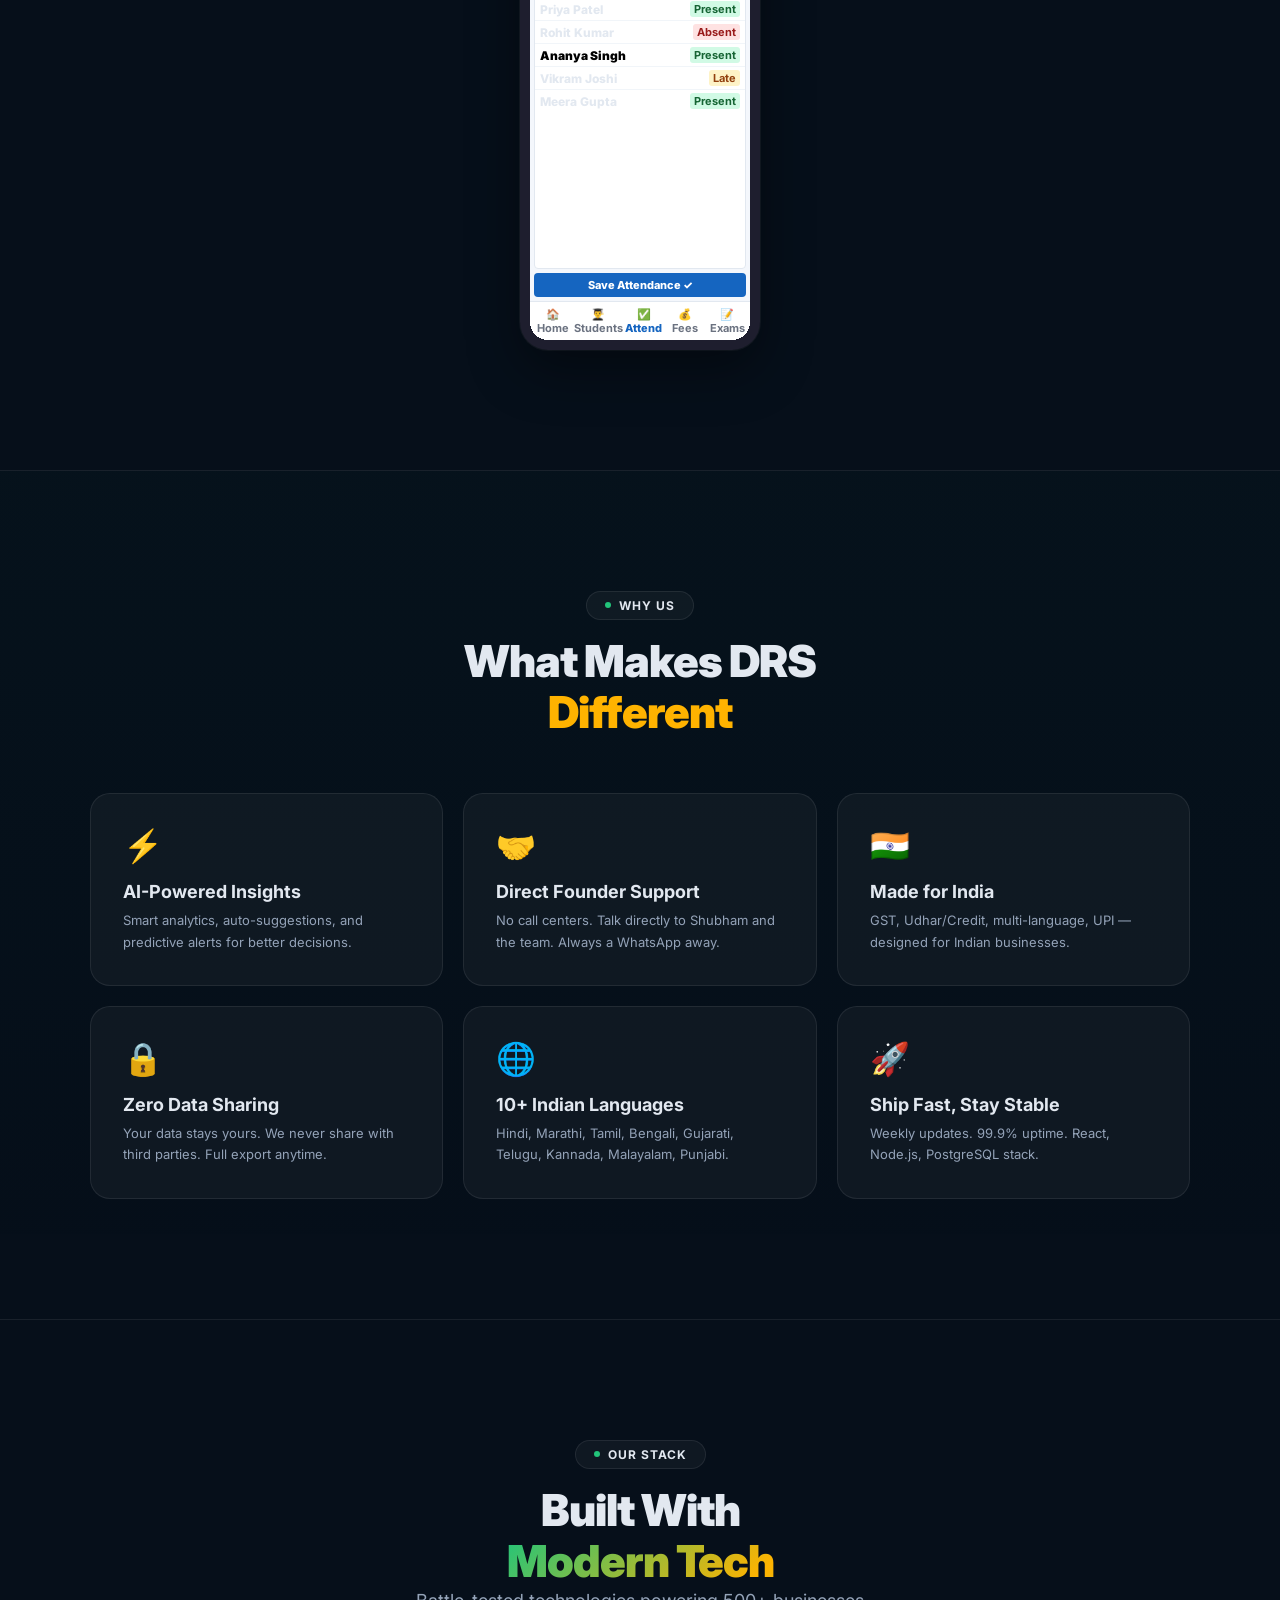
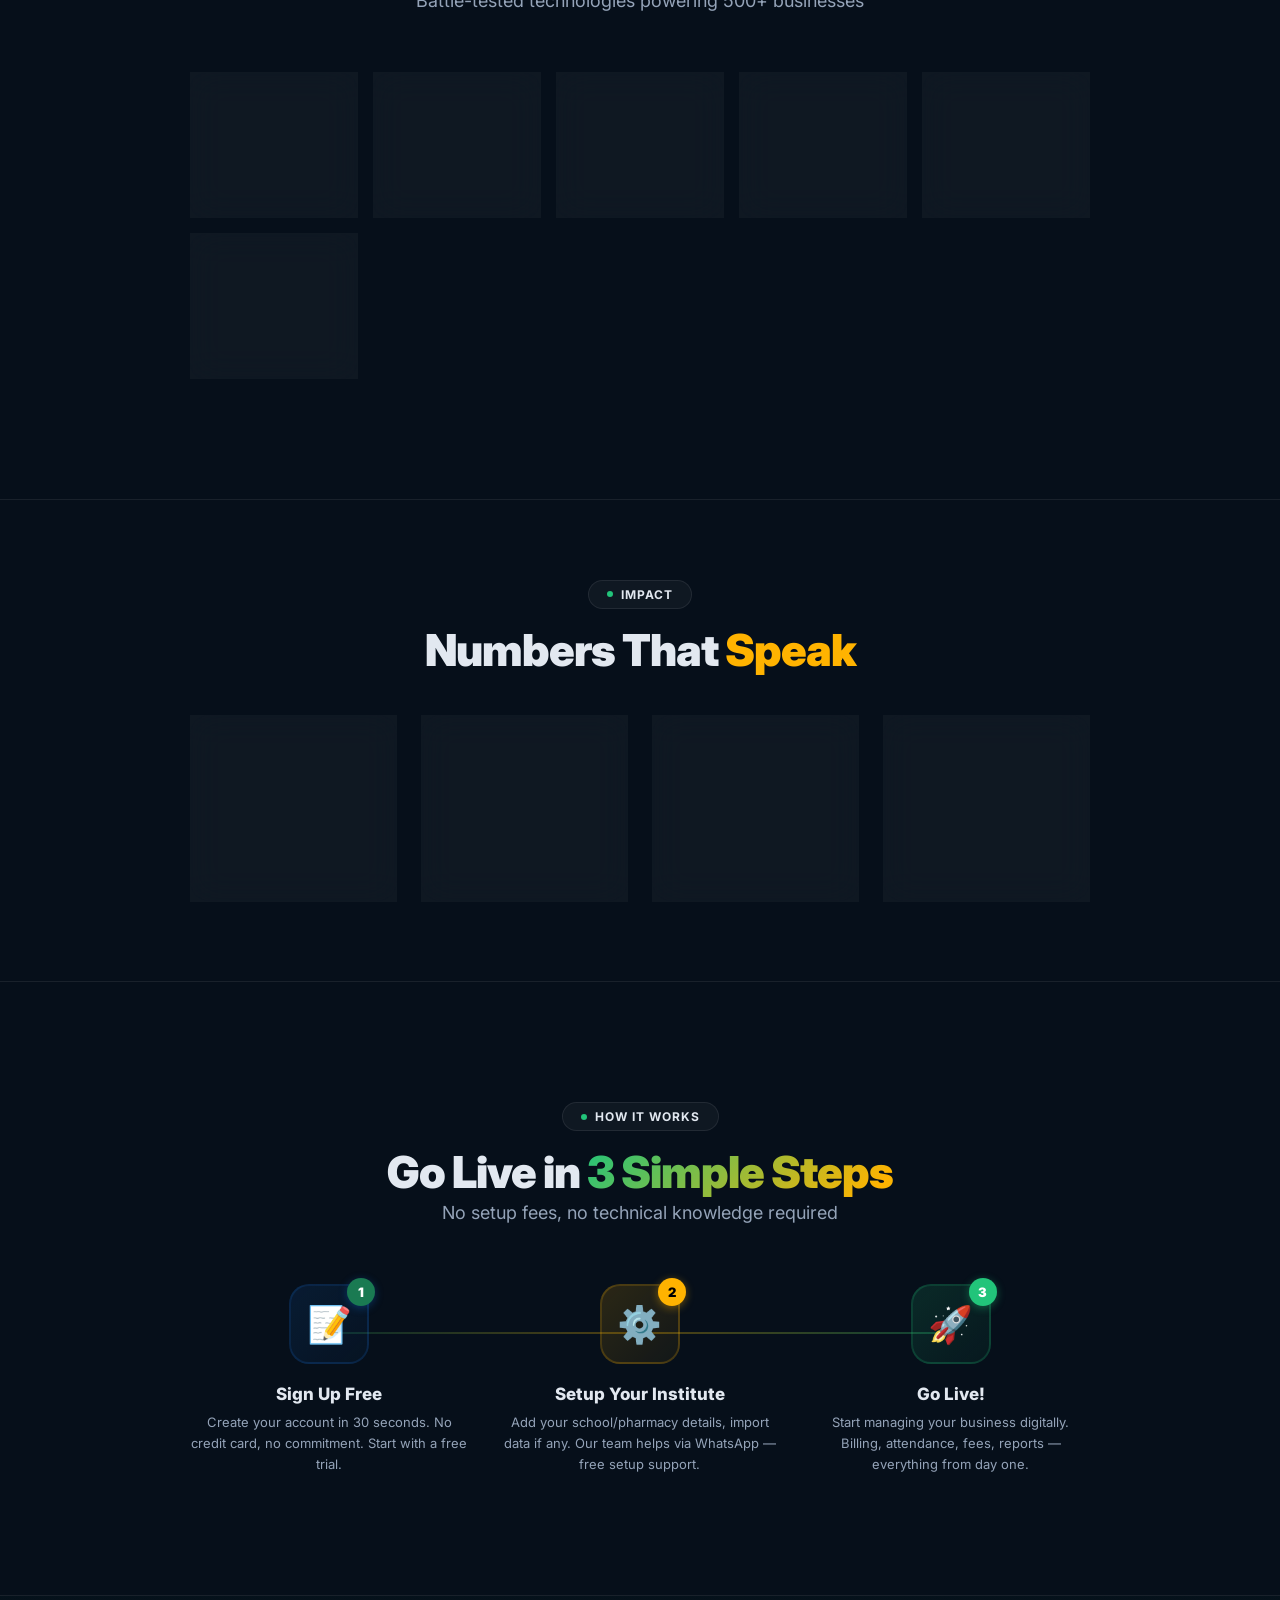
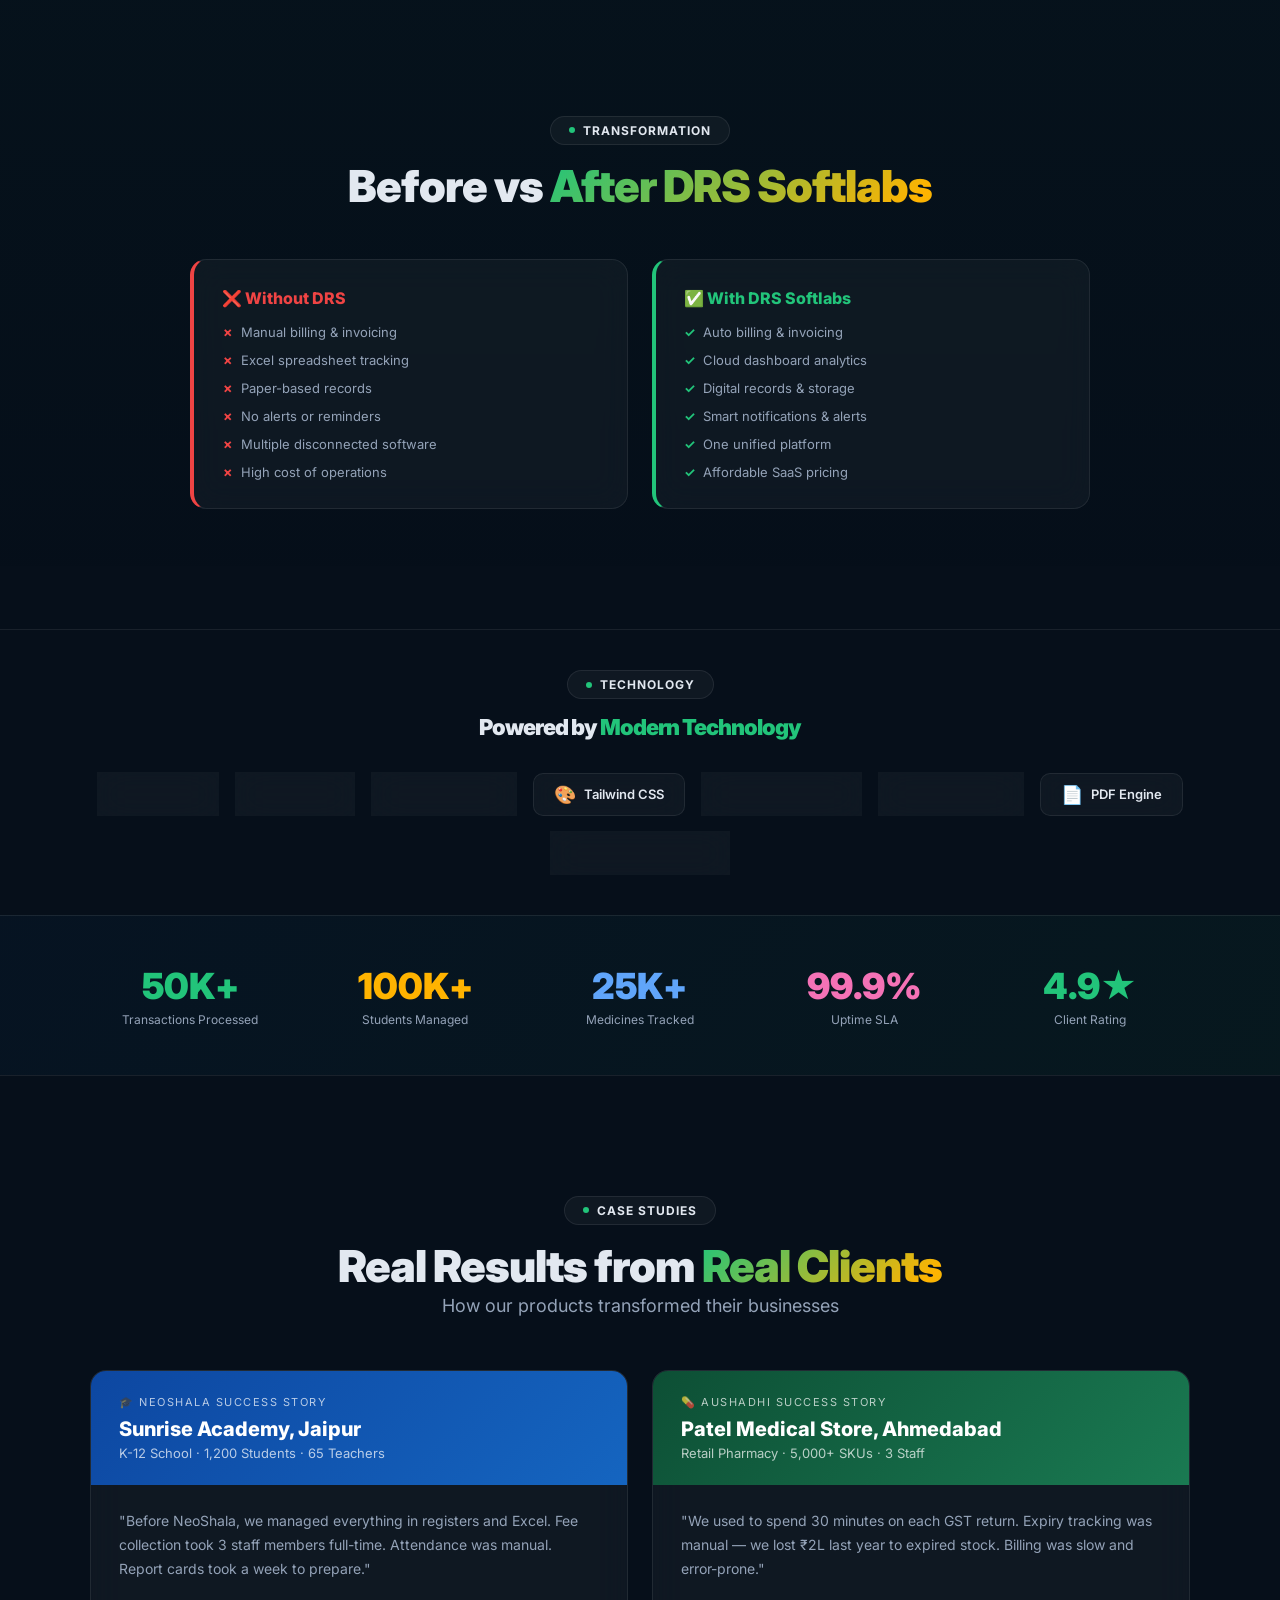
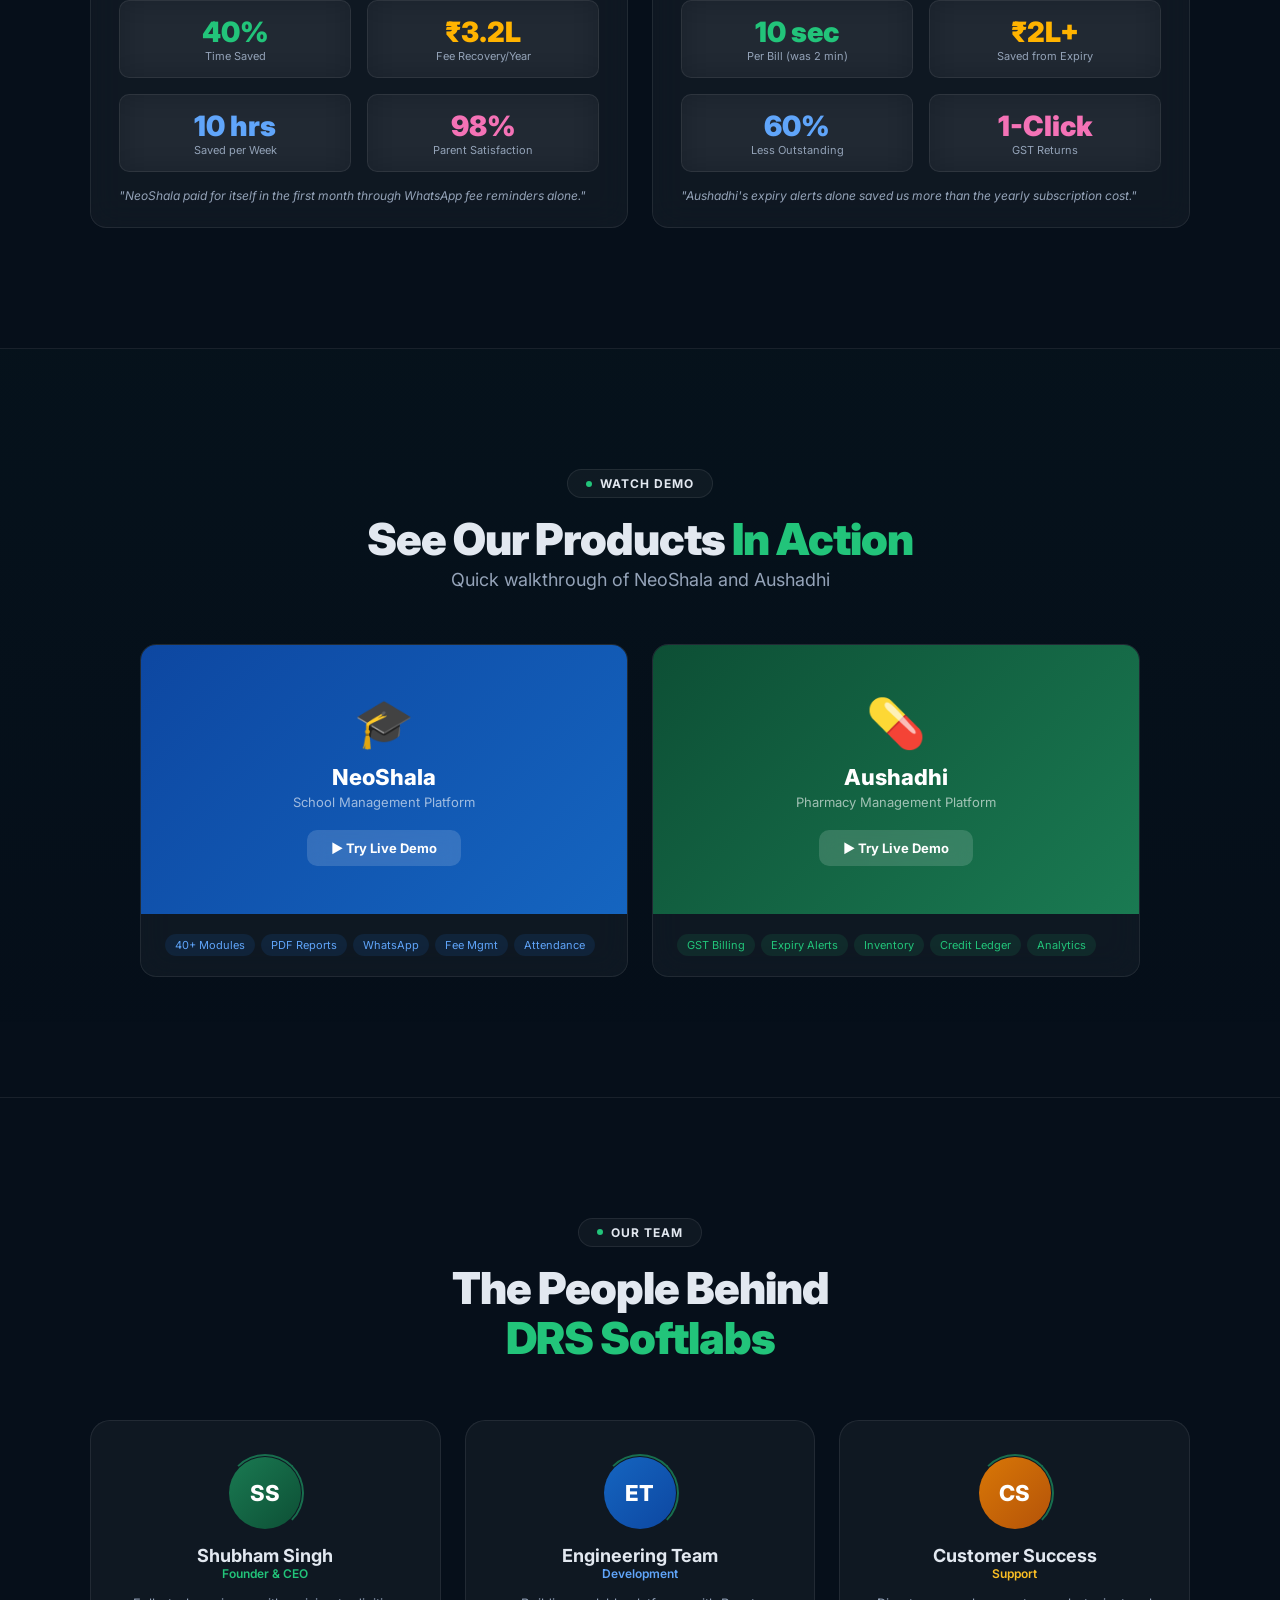
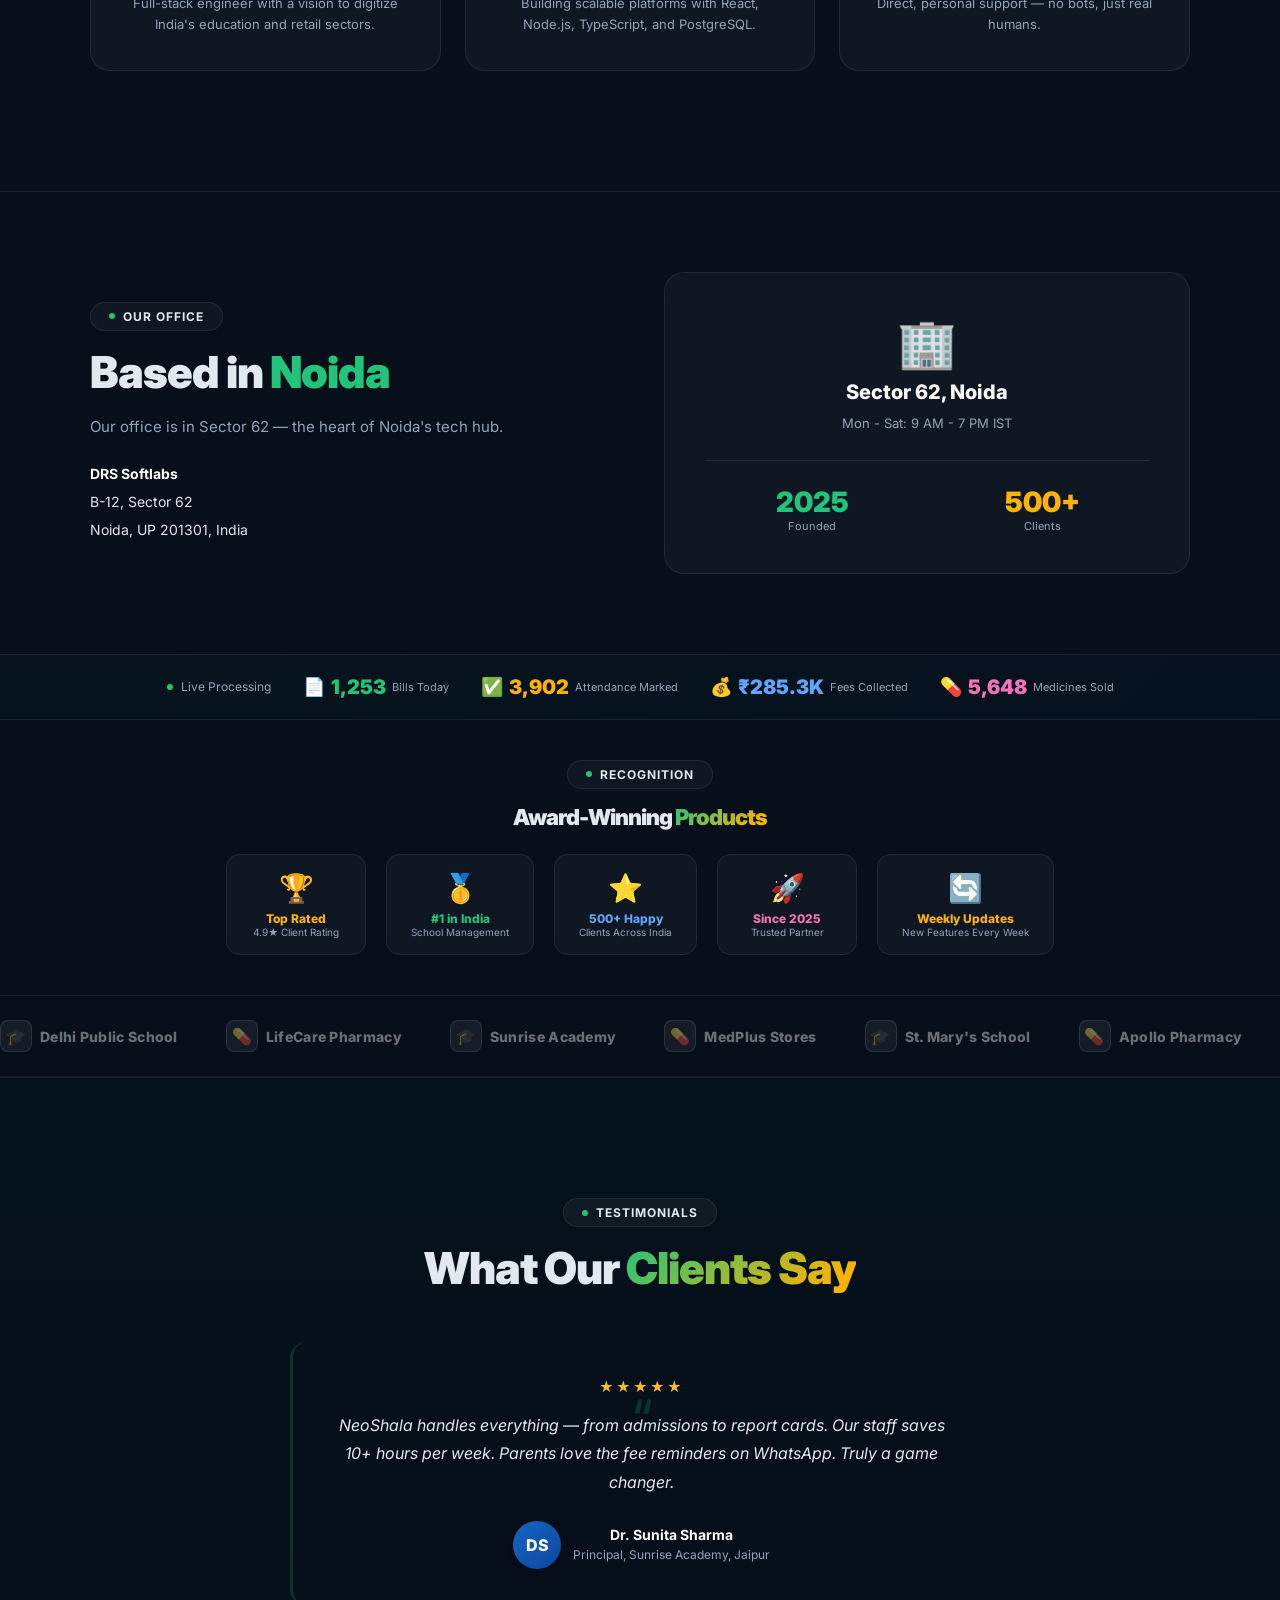
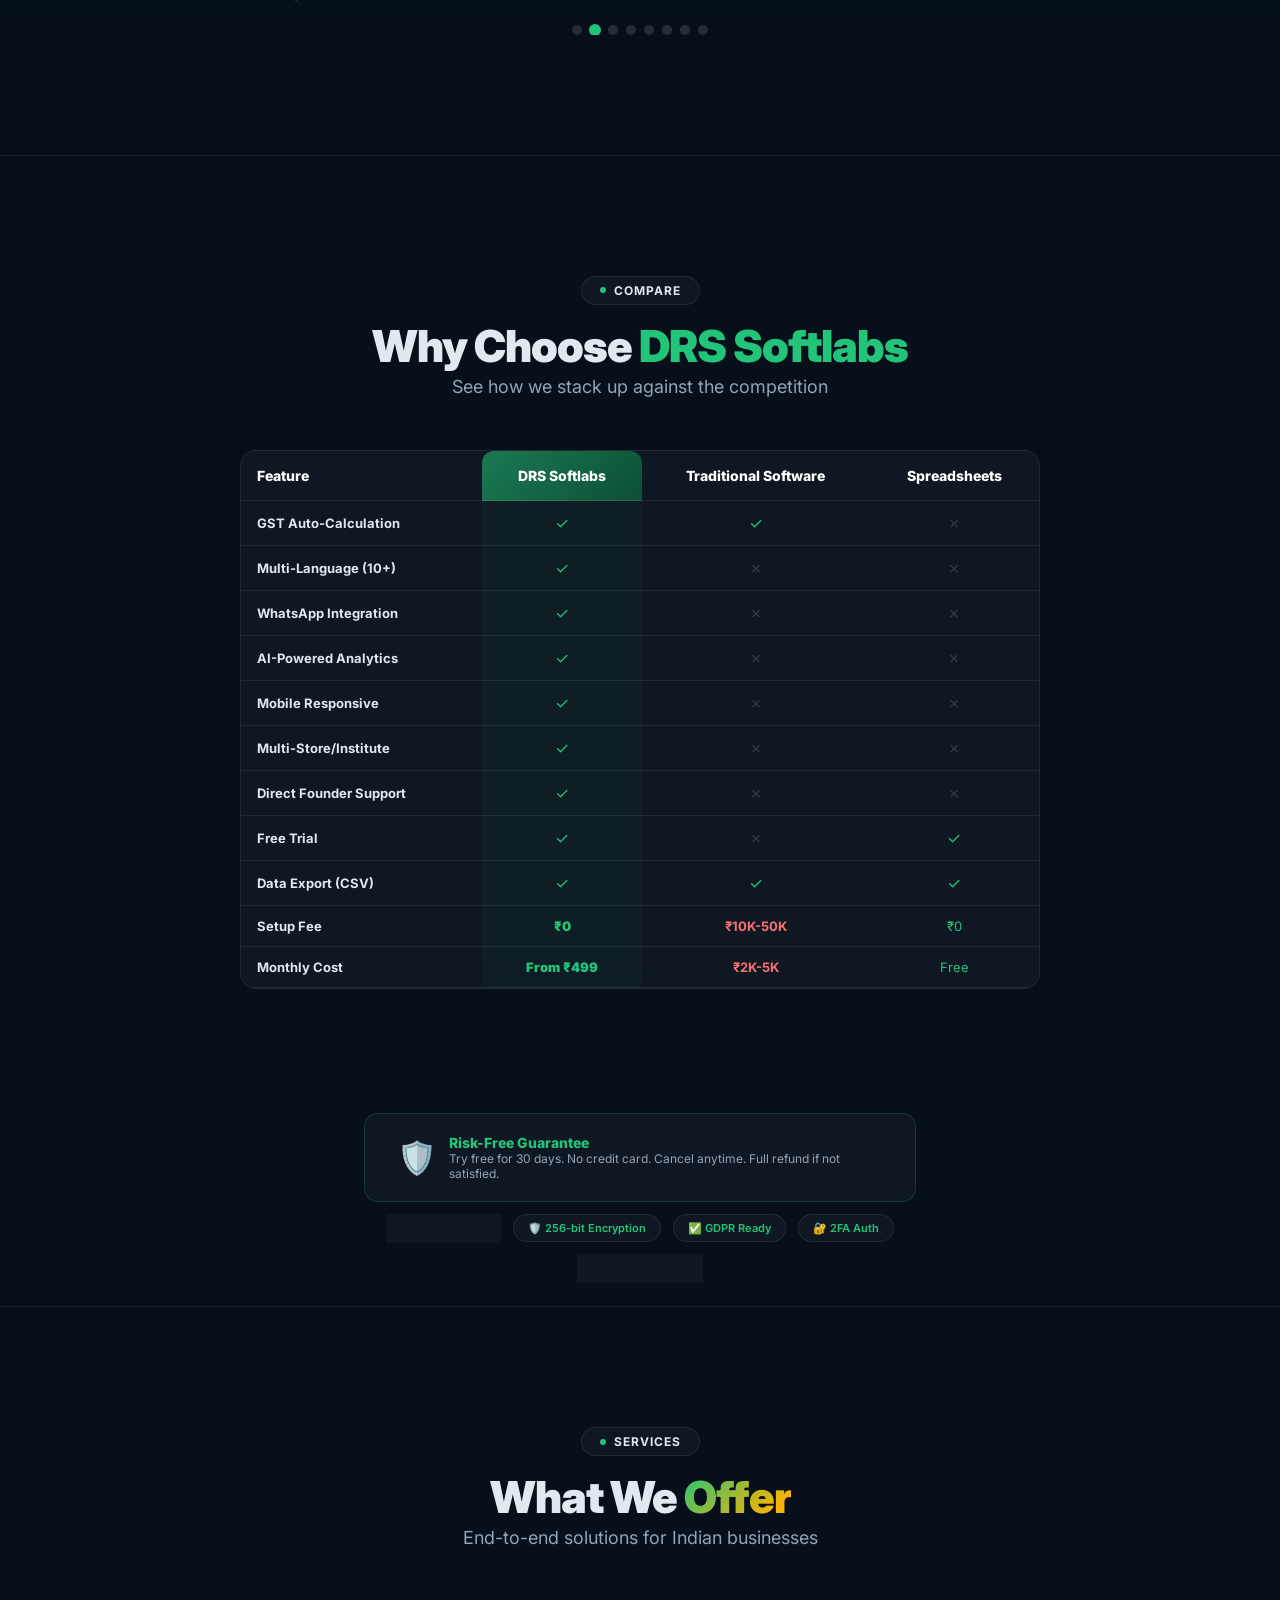
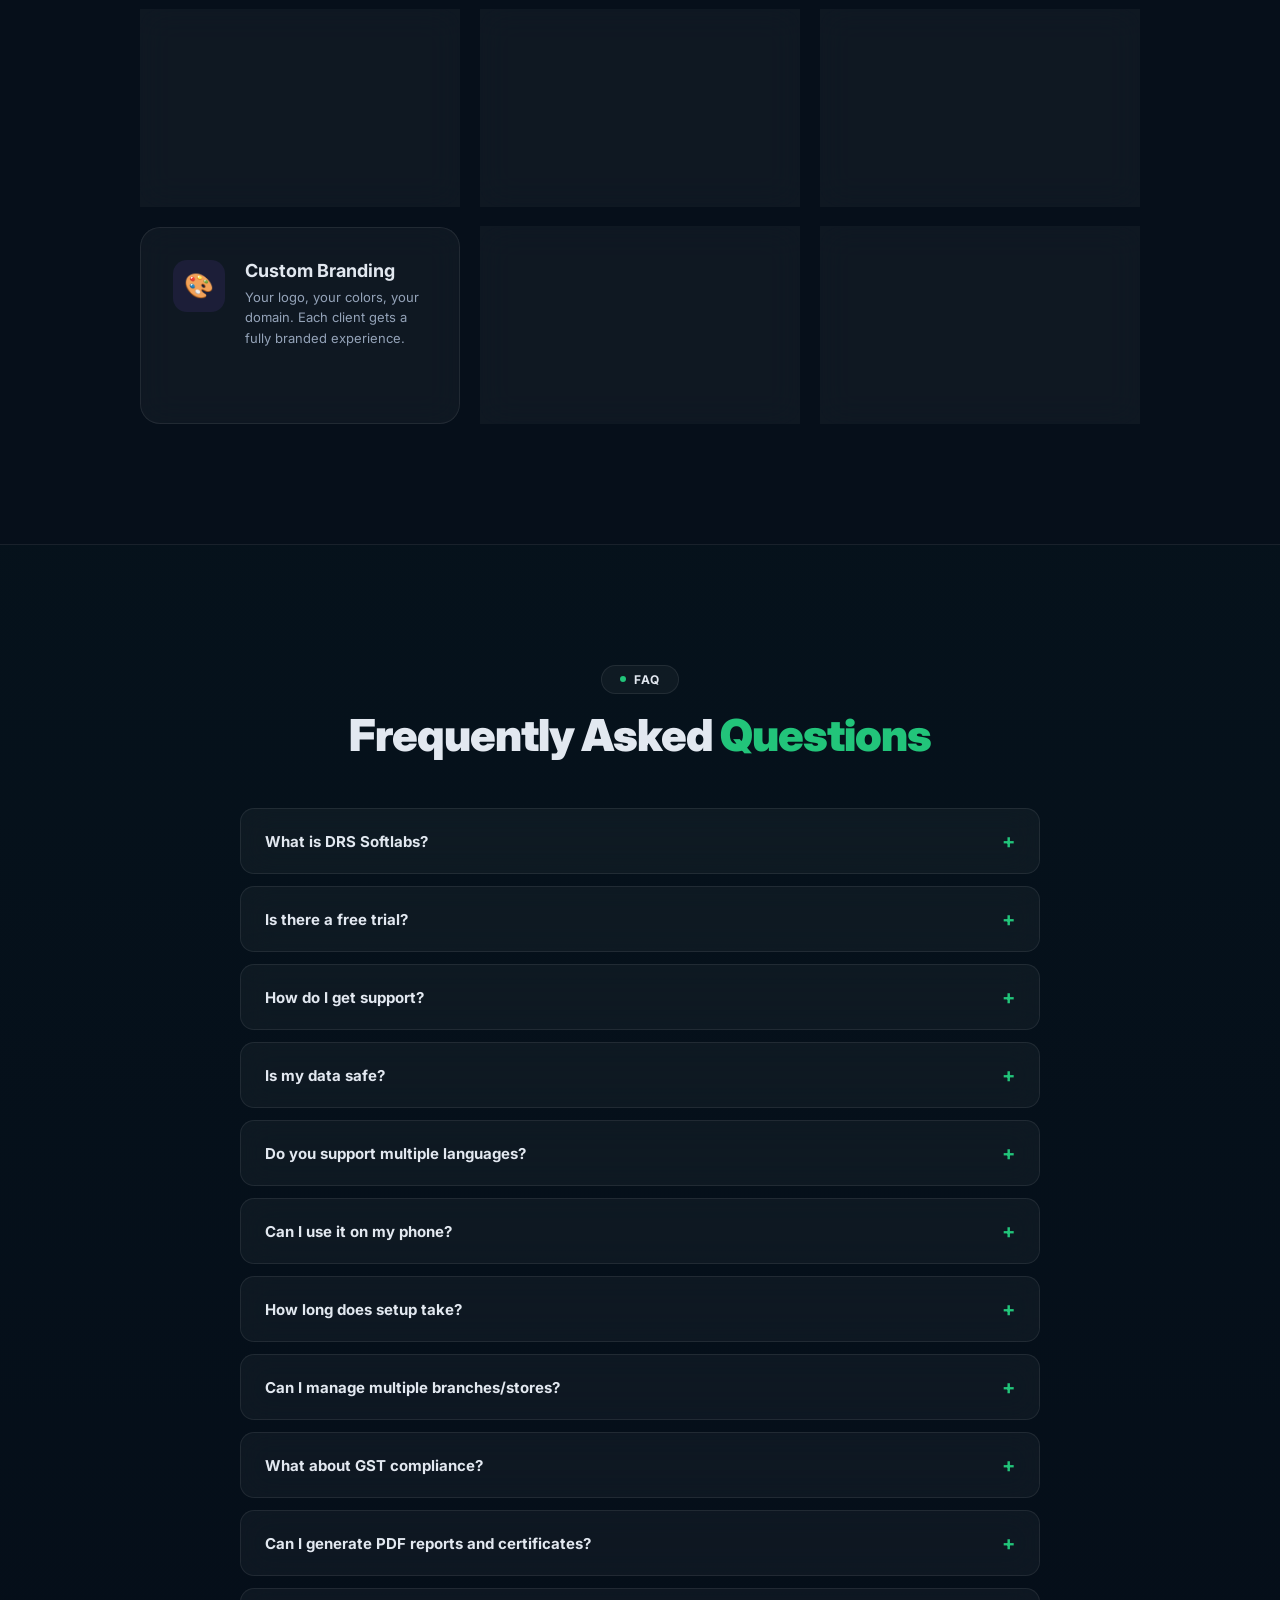
==== commit e26aeb58: "Add: Google Form integration, demo form connected to Sheets + WhatsApp notification" ====
--- a/index.html
+++ b/index.html
@@ -1839,21 +1839,70 @@
     <div class="demo-modal" style="position:relative">
       <button class="demo-modal-close">&times;</button>
       <h3 style="color:#fff">&#128640; Request a Free Demo</h3>
-      <p>We'll show you Aushadhi or NeoShala live. No obligation.</p>
+      <p>Fill the form — we'll contact you within 24 hours!</p>
       <form id="demo-form">
-        <input name="name" placeholder="Your Name *" required />
-        <input name="phone" placeholder="Phone Number *" required />
-        <input name="business" placeholder="Business Name (School/Pharmacy)" />
+        <input name="name" id="demo-name" placeholder="Your Name *" required />
+        <input name="phone" id="demo-phone" placeholder="Phone / WhatsApp *" required />
+        <input name="email" id="demo-email" placeholder="Email (optional)" />
+        <input name="business" id="demo-business" placeholder="School / Pharmacy Name" />
+        <select name="product" id="demo-product" style="width:100%;padding:12px;border-radius:10px;border:1px solid var(--glass-border);background:var(--glass);color:#fff;font-size:13px;font-family:inherit;margin-bottom:12px">
+          <option value="NeoShala">🎓 NeoShala (School)</option>
+          <option value="Aushadhi">💊 Aushadhi (Pharmacy)</option>
+          <option value="Both">Both Products</option>
+        </select>
         <button type="submit" class="btn-glow" style="width:100%;padding:14px;border:none;border-radius:10px;font-size:14px;font-weight:800;cursor:pointer;font-family:inherit;color:#fff;position:relative">
-          <span style="position:relative;z-index:1">&#128172; Send via WhatsApp</span>
+          <span style="position:relative;z-index:1">📩 Submit Request</span>
         </button>
       </form>
+      <div id="demo-success" style="display:none;text-align:center;padding:24px">
+        <div style="font-size:48px;margin-bottom:12px">✅</div>
+        <div style="font-size:18px;font-weight:800;color:#22c55e;margin-bottom:8px">Request Submitted!</div>
+        <div style="font-size:13px;color:var(--text-muted)">We'll contact you within 24 hours on WhatsApp.</div>
+      </div>
       <div style="display:flex;gap:10px;justify-content:center;margin-top:16px;flex-wrap:wrap">
-        <a href="mailto:drssoftlabs@gmail.com?subject=Demo%20Request%20-%20DRS%20Softlabs" style="padding:10px 20px;border-radius:8px;font-weight:700;font-size:13px;text-decoration:none;color:var(--primary-light);display:inline-flex;align-items:center;gap:6px;background:var(--glass);border:1px solid var(--glass-border)">&#128231; Email Instead</a>
-        <a href="tel:+919453373823" style="padding:10px 20px;border-radius:8px;font-weight:700;font-size:13px;text-decoration:none;color:var(--gold);display:inline-flex;align-items:center;gap:6px;background:var(--glass);border:1px solid var(--glass-border)">&#128222; Call Us</a>
+        <a href="https://wa.me/919453373823?text=Hi%20DRS%20Softlabs!%20I%20want%20a%20demo." target="_blank" style="padding:10px 20px;border-radius:8px;font-weight:700;font-size:13px;text-decoration:none;color:#25D366;display:inline-flex;align-items:center;gap:6px;background:var(--glass);border:1px solid var(--glass-border)">💬 WhatsApp Direct</a>
+        <a href="mailto:drssoftlabs@gmail.com?subject=Demo%20Request" style="padding:10px 20px;border-radius:8px;font-weight:700;font-size:13px;text-decoration:none;color:var(--primary-light);display:inline-flex;align-items:center;gap:6px;background:var(--glass);border:1px solid var(--glass-border)">📧 Email</a>
+        <a href="tel:+919453373823" style="padding:10px 20px;border-radius:8px;font-weight:700;font-size:13px;text-decoration:none;color:var(--gold);display:inline-flex;align-items:center;gap:6px;background:var(--glass);border:1px solid var(--glass-border)">📞 Call</a>
       </div>
     </div>
   </div>
+  <script>
+  // Demo form → Google Sheets + WhatsApp + Email notification
+  document.getElementById('demo-form').addEventListener('submit', function(e) {
+    e.preventDefault();
+    const name = document.getElementById('demo-name').value;
+    const phone = document.getElementById('demo-phone').value;
+    const email = document.getElementById('demo-email').value;
+    const business = document.getElementById('demo-business').value;
+    const product = document.getElementById('demo-product').value;
+
+    // Send to Google Form (background — no redirect)
+    // Send to Google Form → auto saves in Google Sheets
+    const gFormUrl = 'https://docs.google.com/forms/d/e/1FAIpQLSf9iyp9dFuubI2-xmc37UyppgVhDsxPOOrdTkxq3u9BHAVuhg/formResponse';
+    fetch(gFormUrl + '?entry.799273929=' + encodeURIComponent(name) + '&entry.481726064=' + encodeURIComponent(phone) + '&entry.1812061235=' + encodeURIComponent(email) + '&entry.1025421485=' + encodeURIComponent(product) + '&entry.927378248=' + encodeURIComponent(business) + '&submit=Submit', {
+      method: 'GET',
+      mode: 'no-cors',
+    }).catch(() => {});
+
+    // Also open WhatsApp with the lead info (your number)
+    const num = '919453373823';
+    const msg = '🔔 NEW LEAD!\n\nName: ' + name + '\nPhone: ' + phone + '\nEmail: ' + (email||'—') + '\nBusiness: ' + (business||'—') + '\nProduct: ' + product + '\n\nFrom: DRS Website Demo Form';
+
+    // Send WhatsApp notification to yourself
+    window.open('https://wa.me/' + num + '?text=' + encodeURIComponent(msg), '_blank');
+
+    // Show success
+    document.getElementById('demo-form').style.display = 'none';
+    document.getElementById('demo-success').style.display = 'block';
+
+    // Also save to localStorage CRM
+    try {
+      const leads = JSON.parse(localStorage.getItem('drs_crm_leads') || '[]');
+      leads.unshift({ id:Date.now(), name, phone, email, product, status:'new', date:new Date().toISOString().slice(0,10), notes:'From website demo form — ' + business });
+      localStorage.setItem('drs_crm_leads', JSON.stringify(leads));
+    } catch(e) {}
+  });
+  </script>
 
   <!-- AI Floating Badge -->
   <div class="ai-floating-badge">
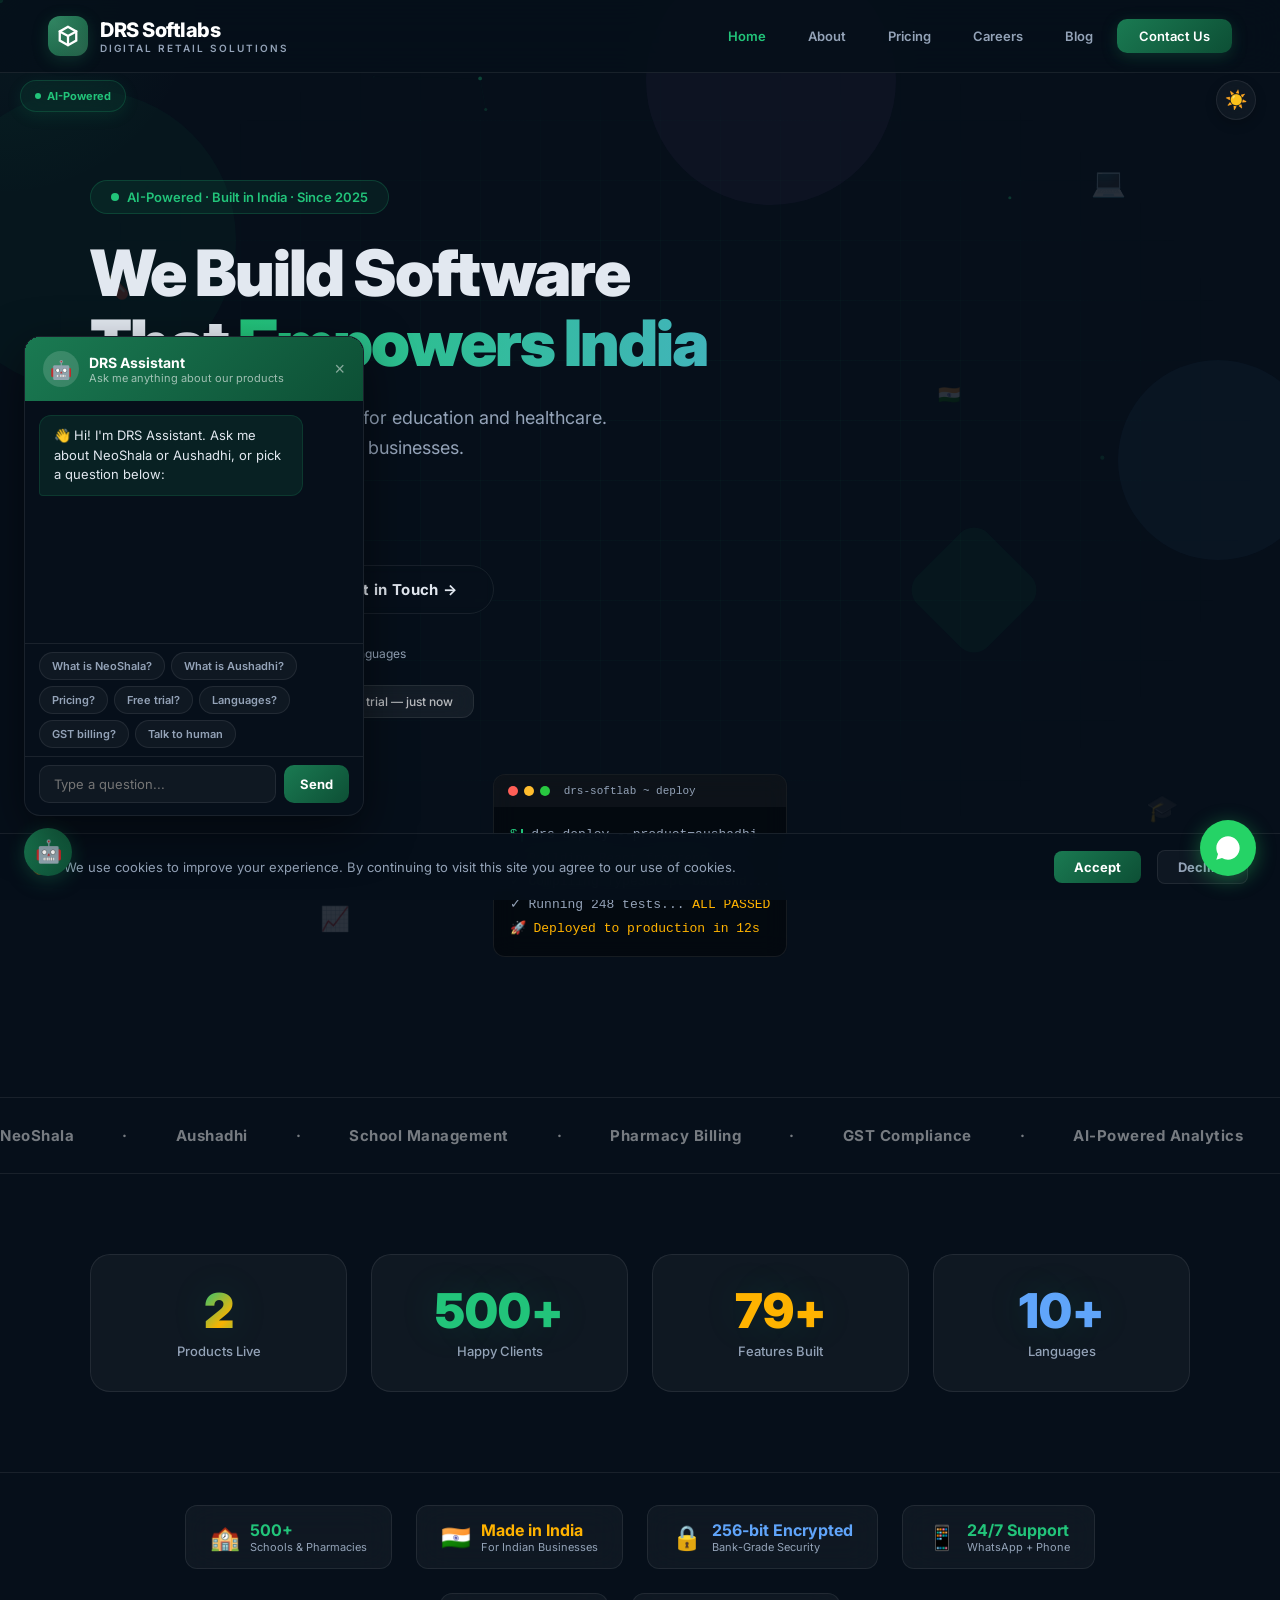
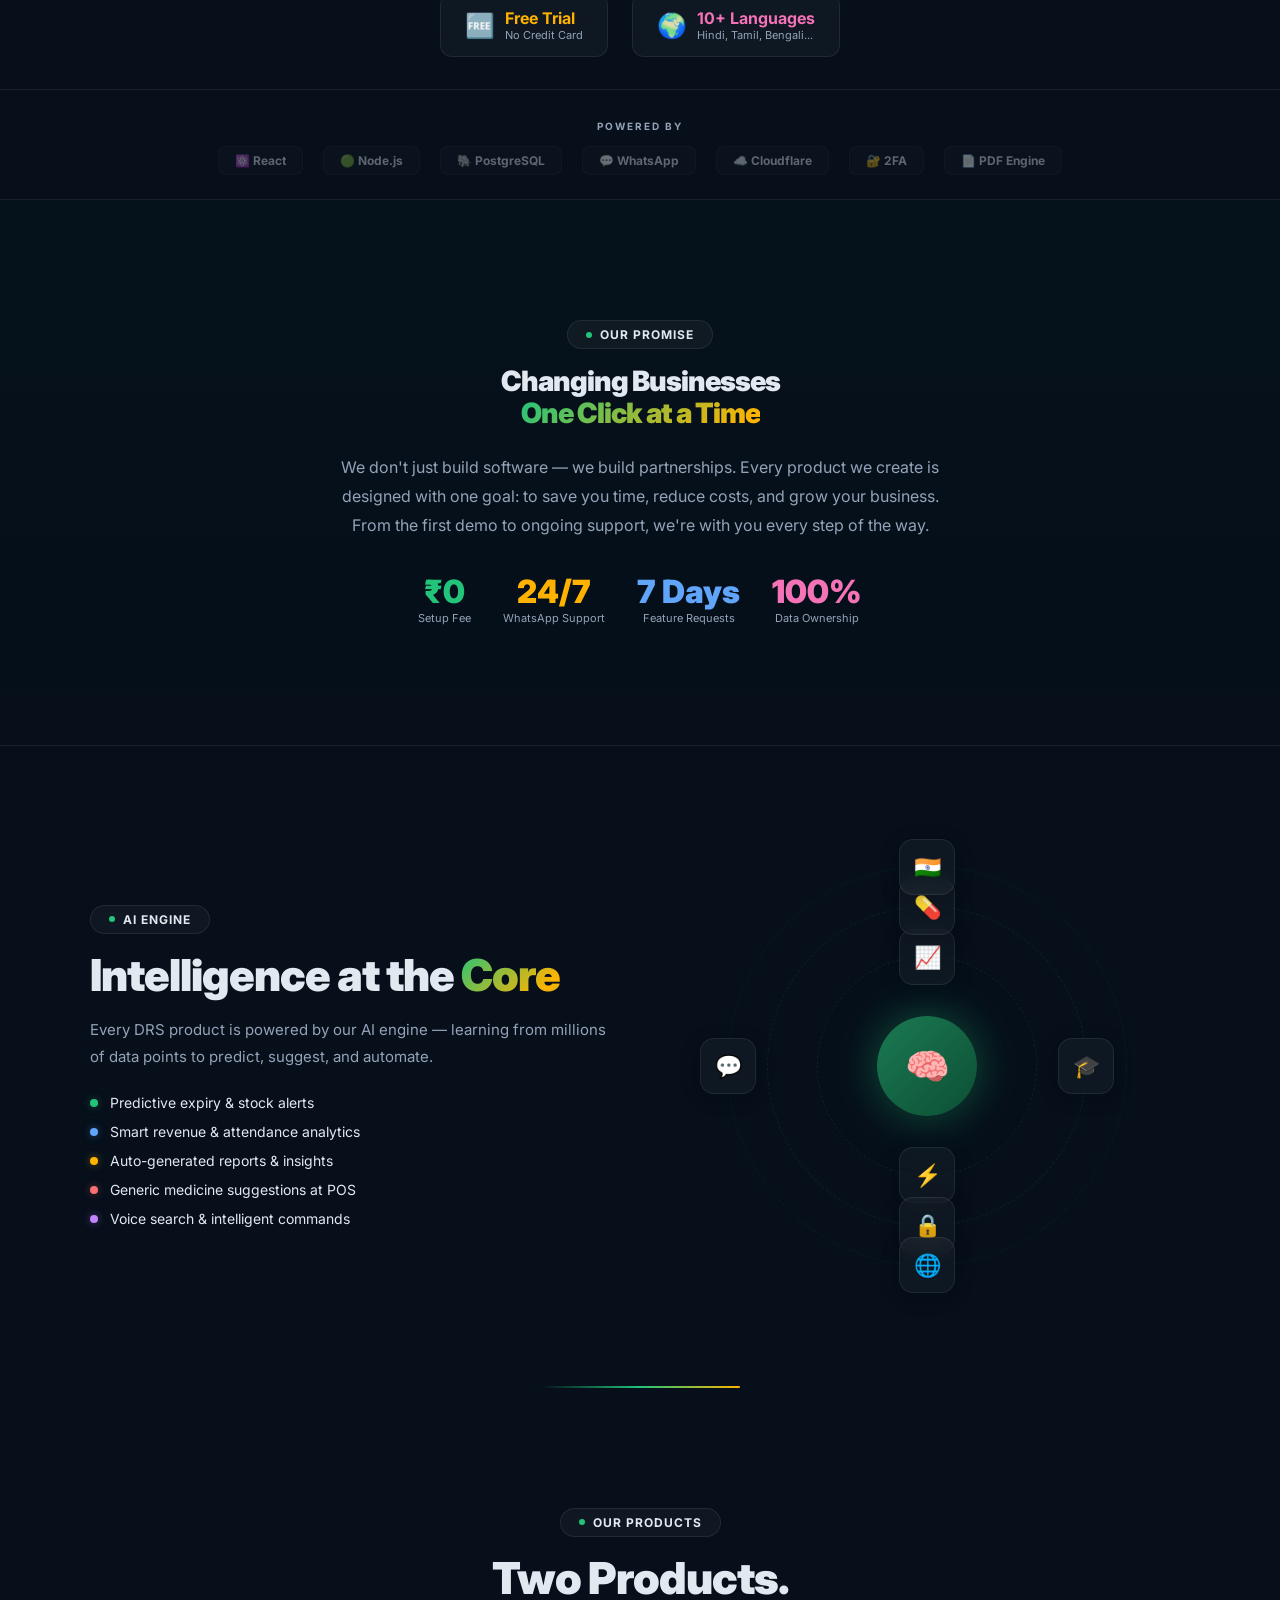
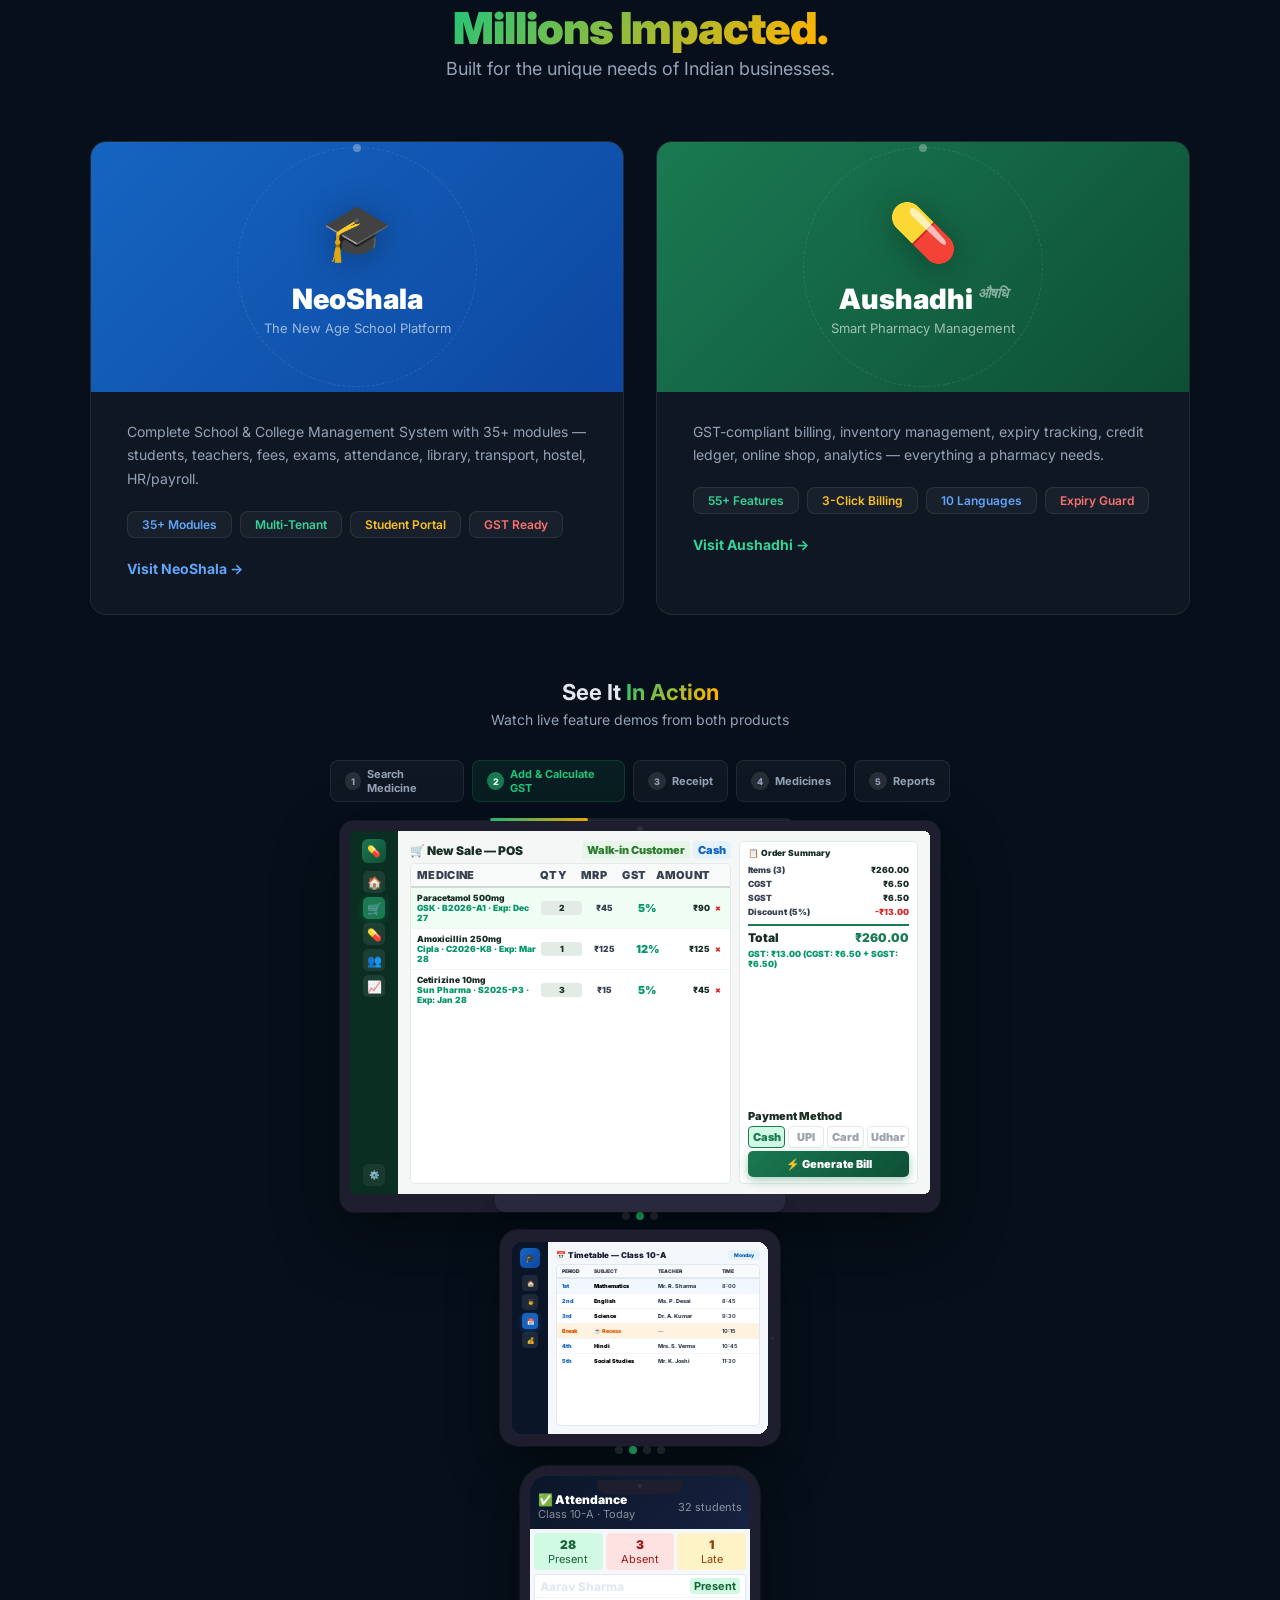
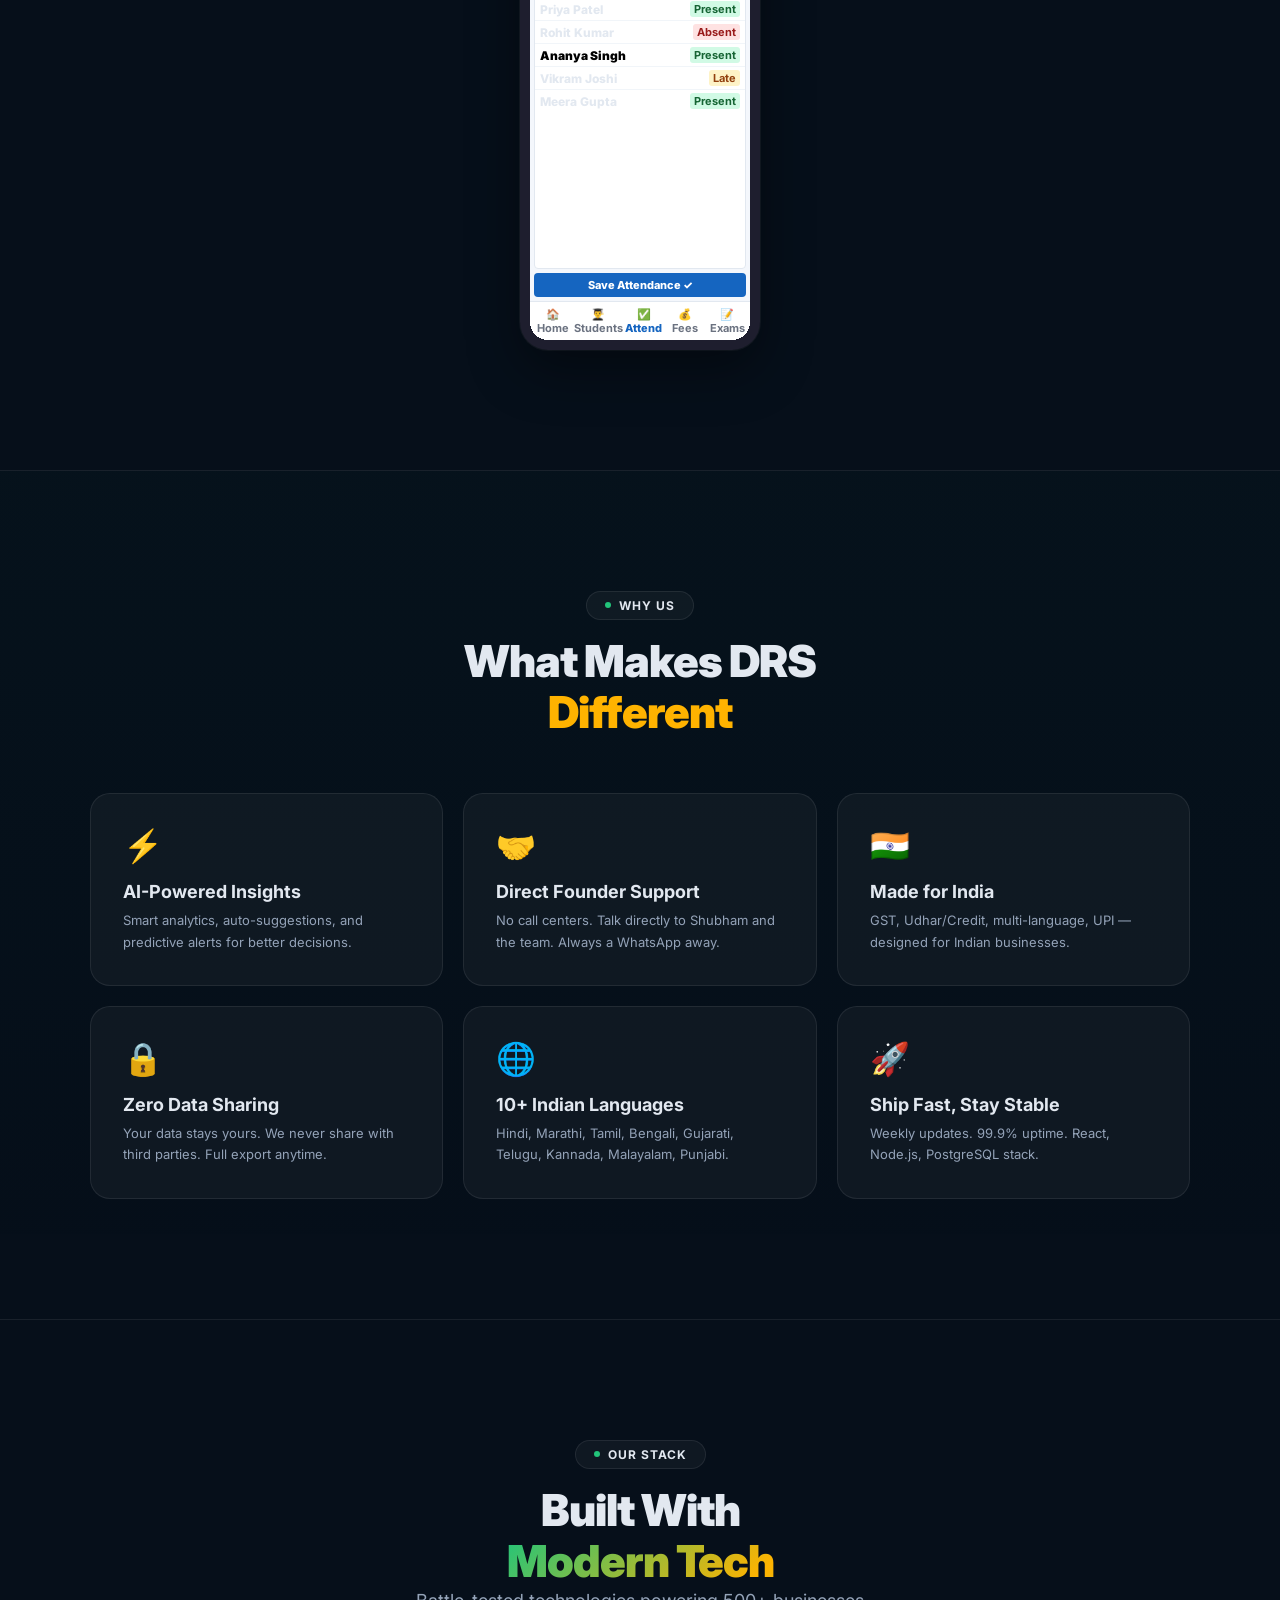
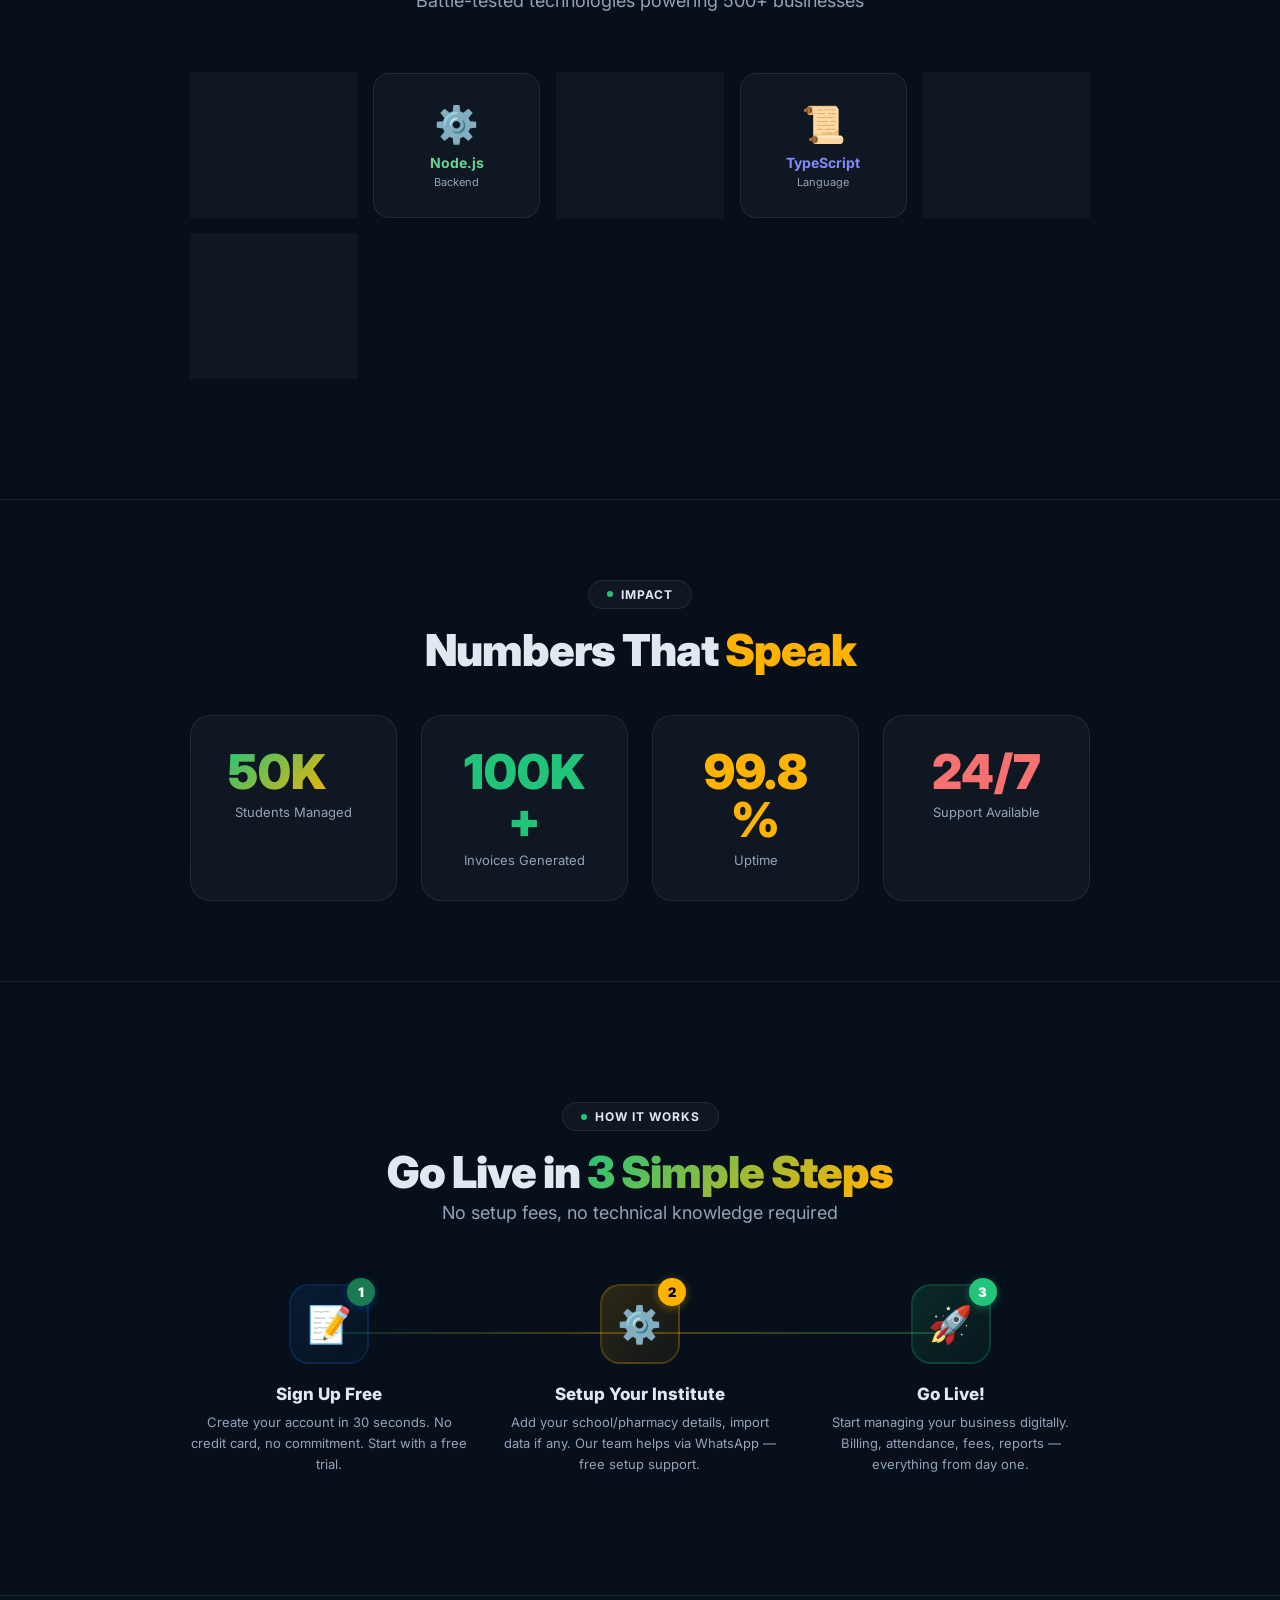
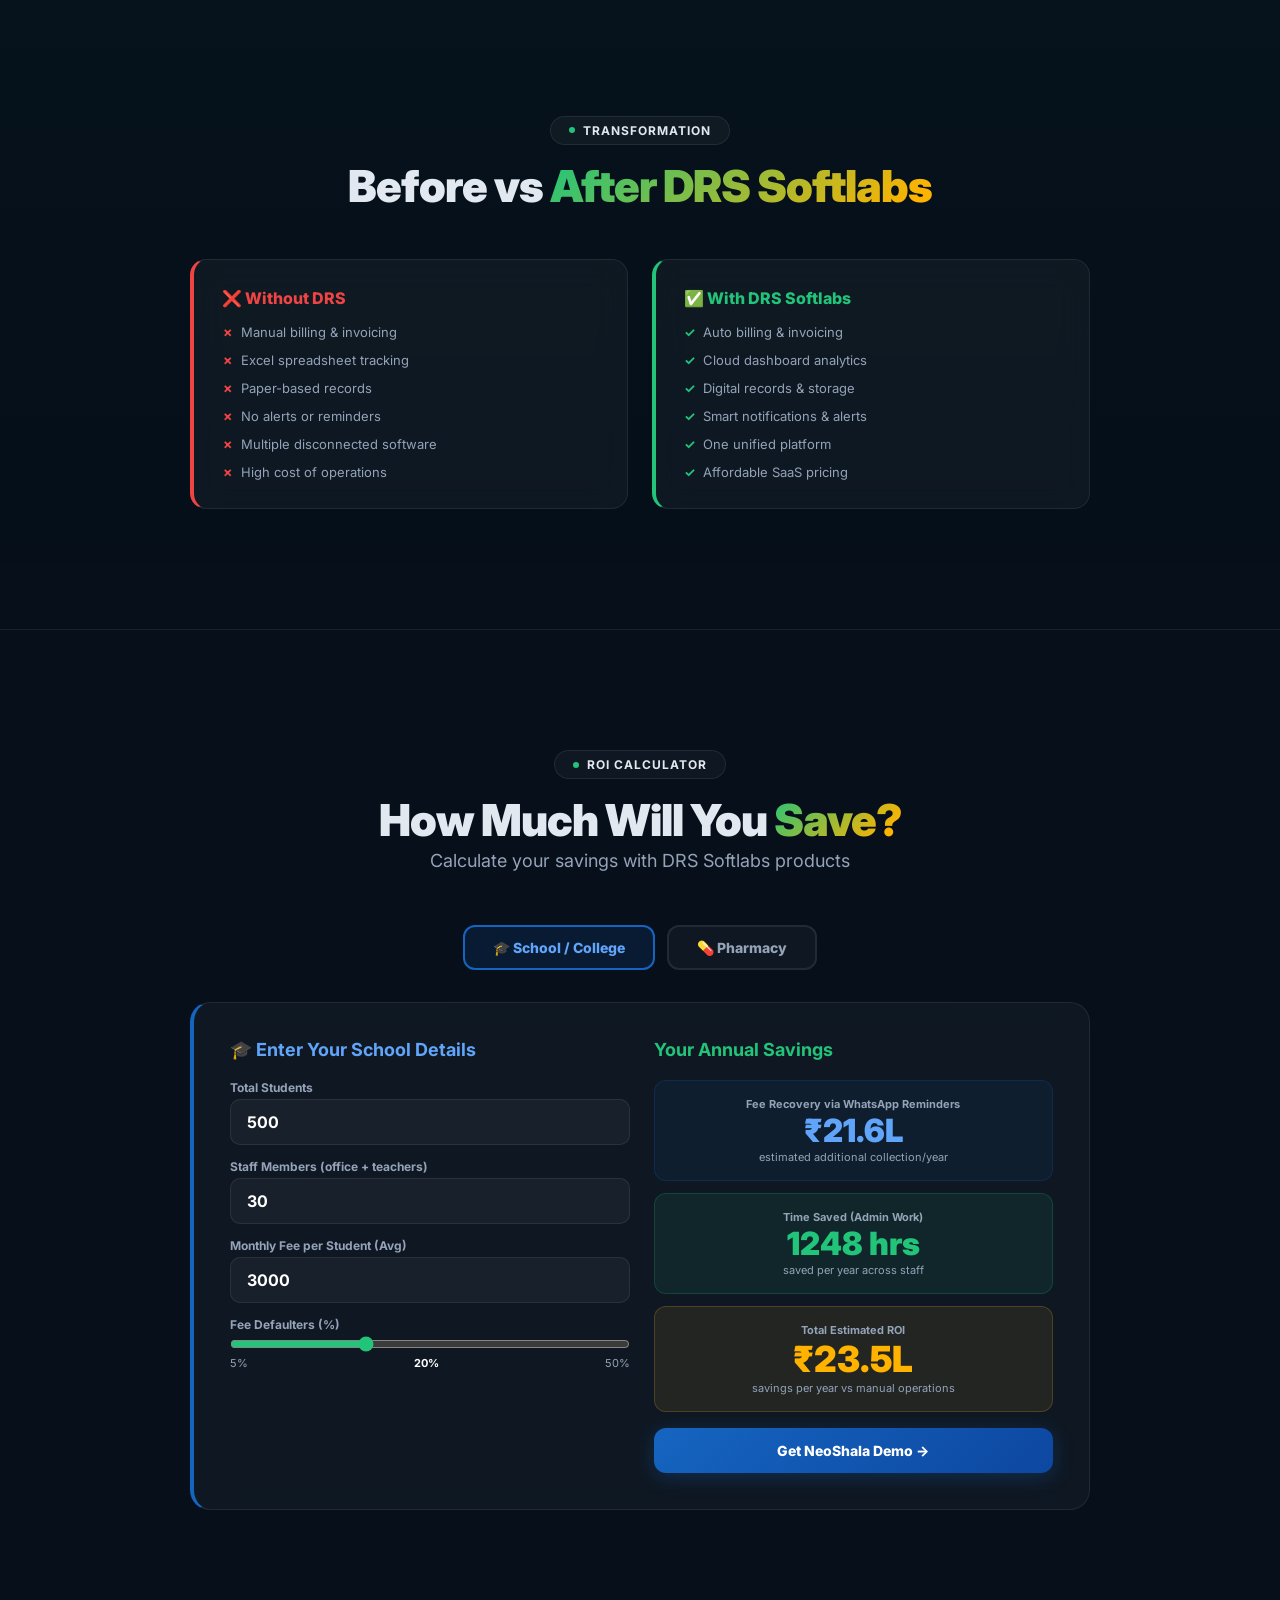
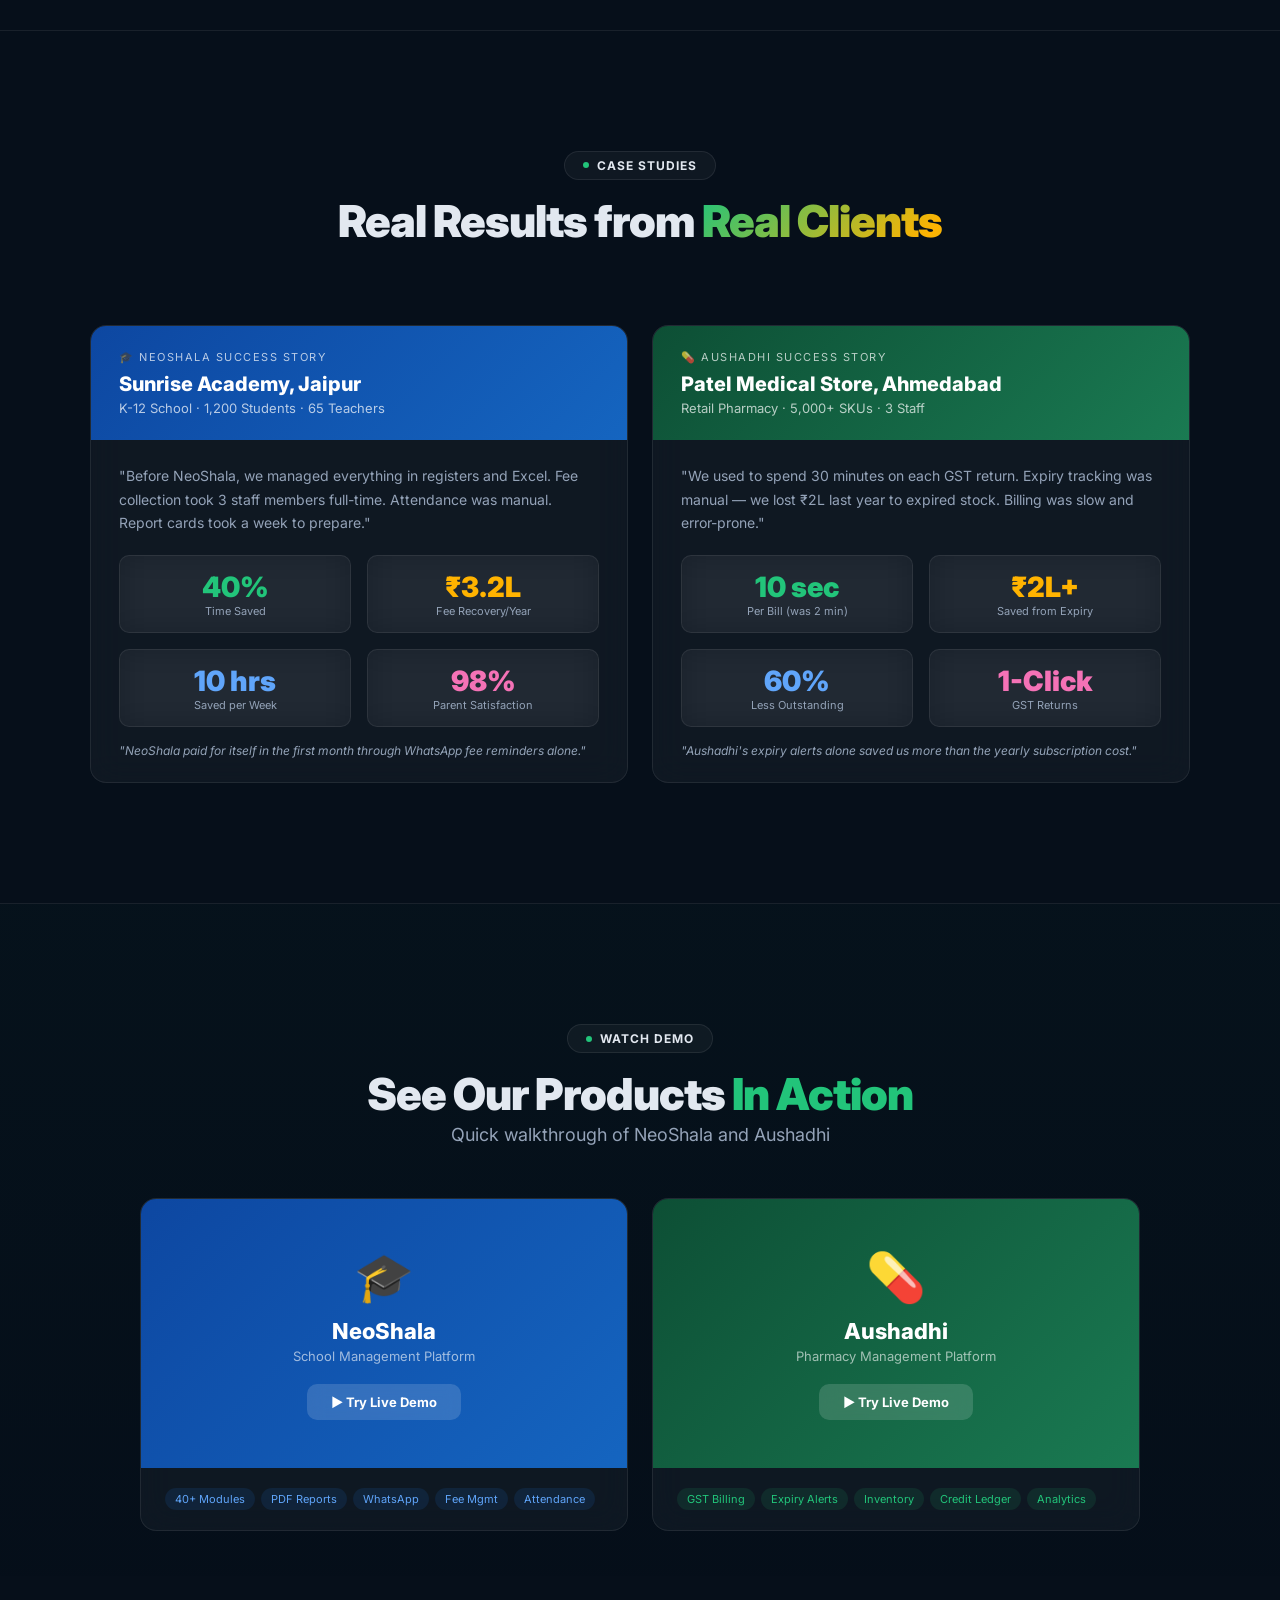
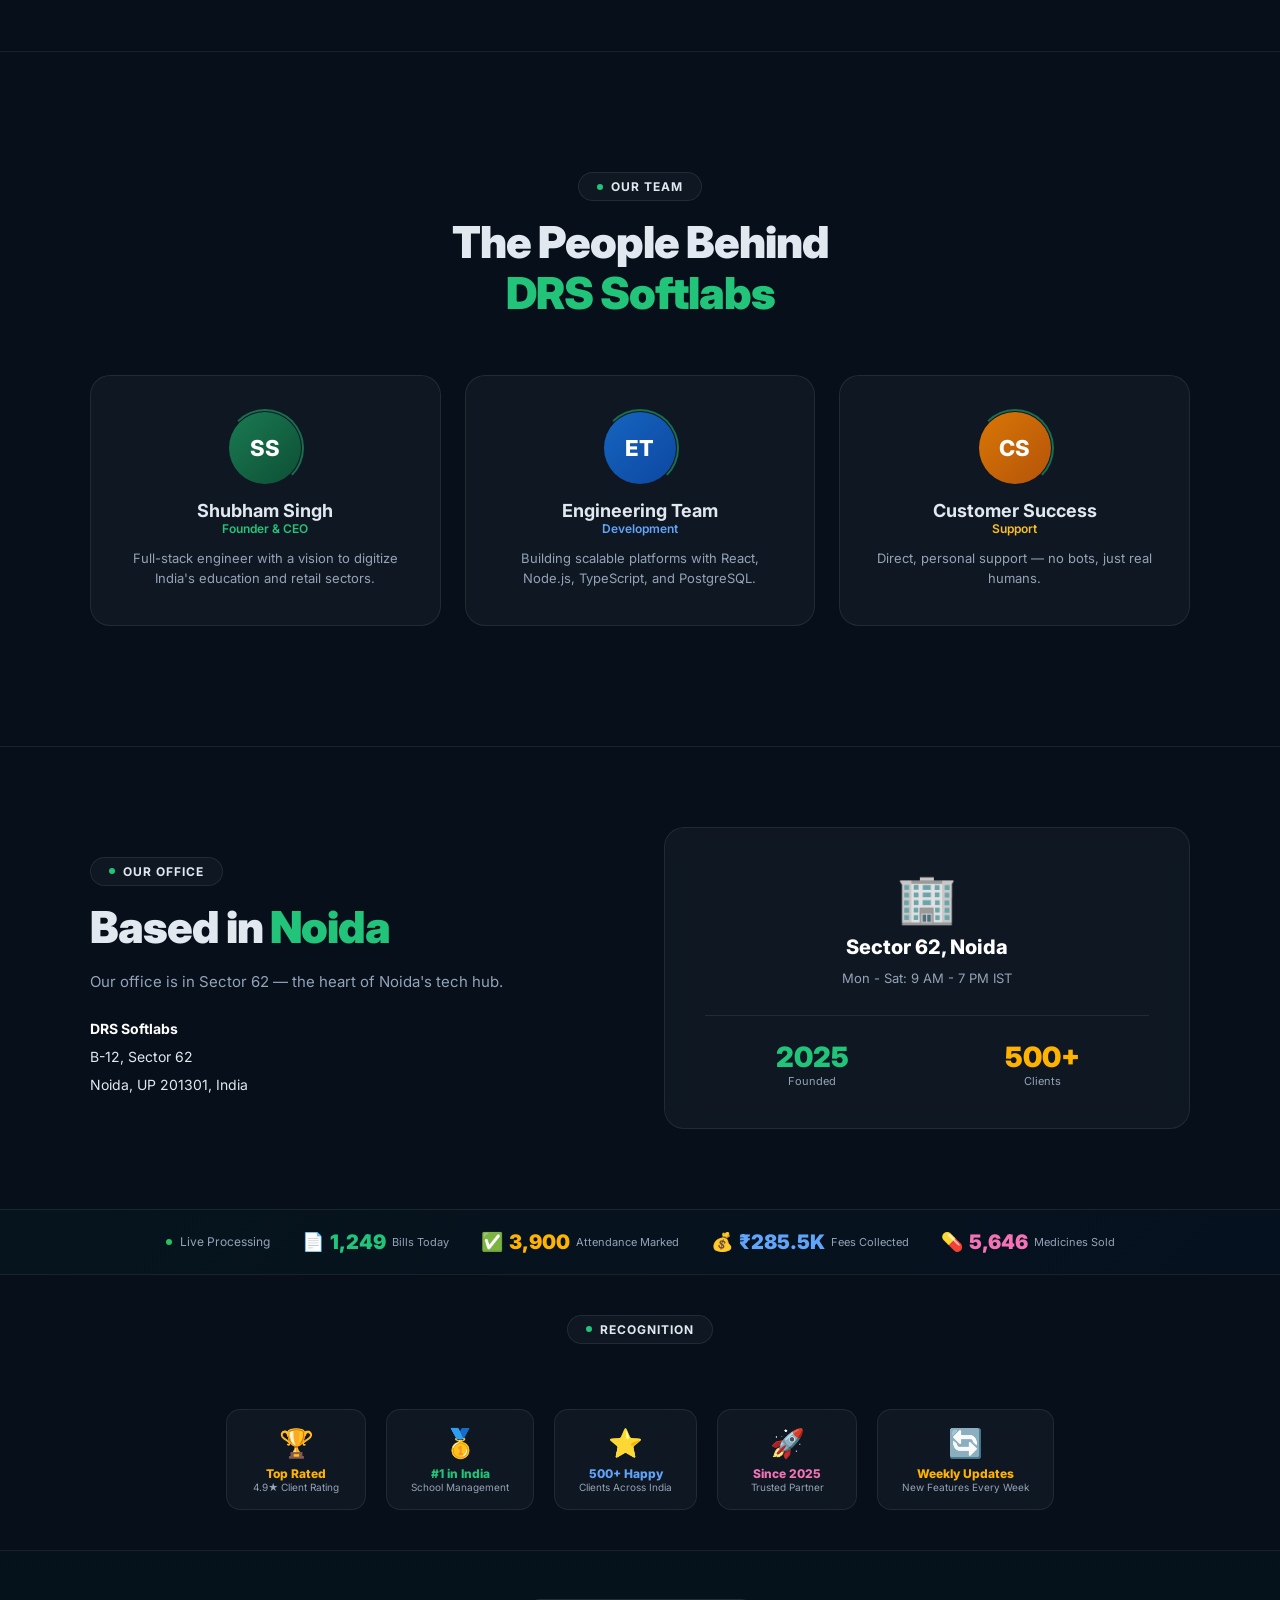
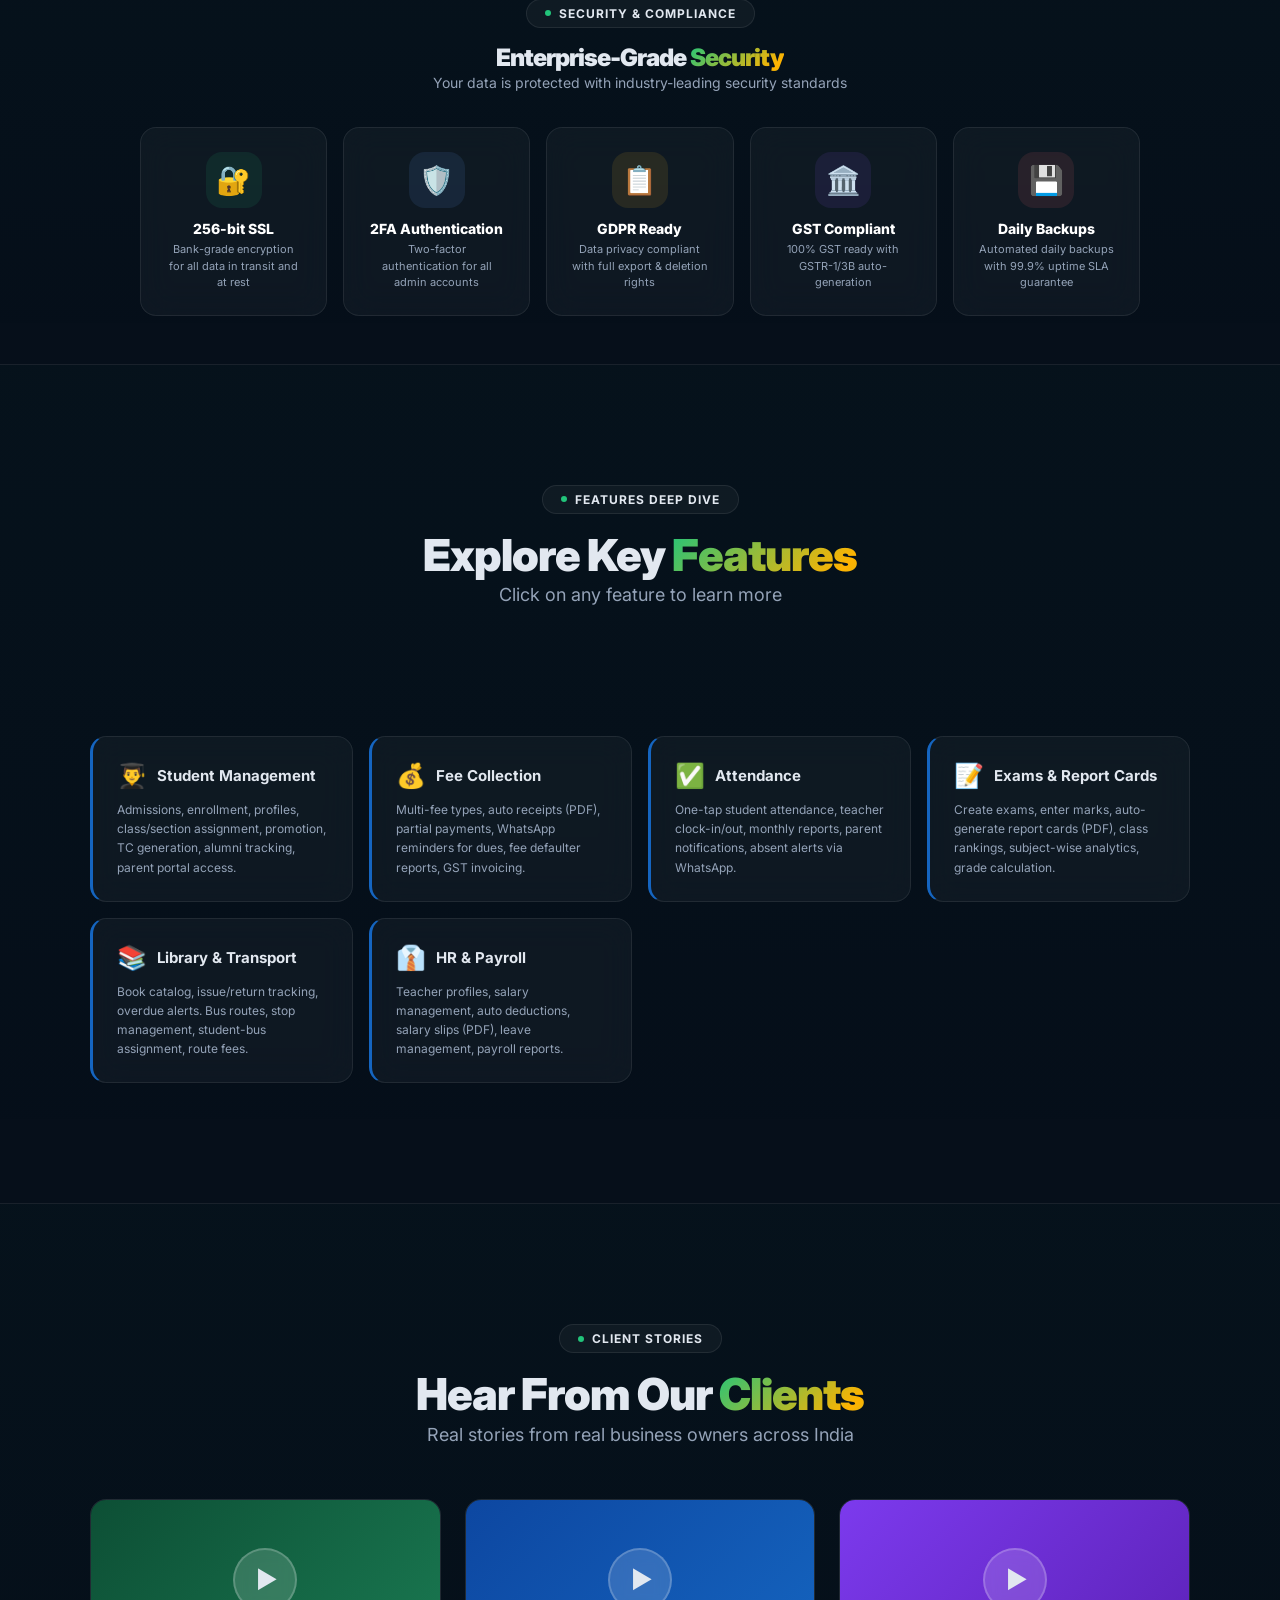
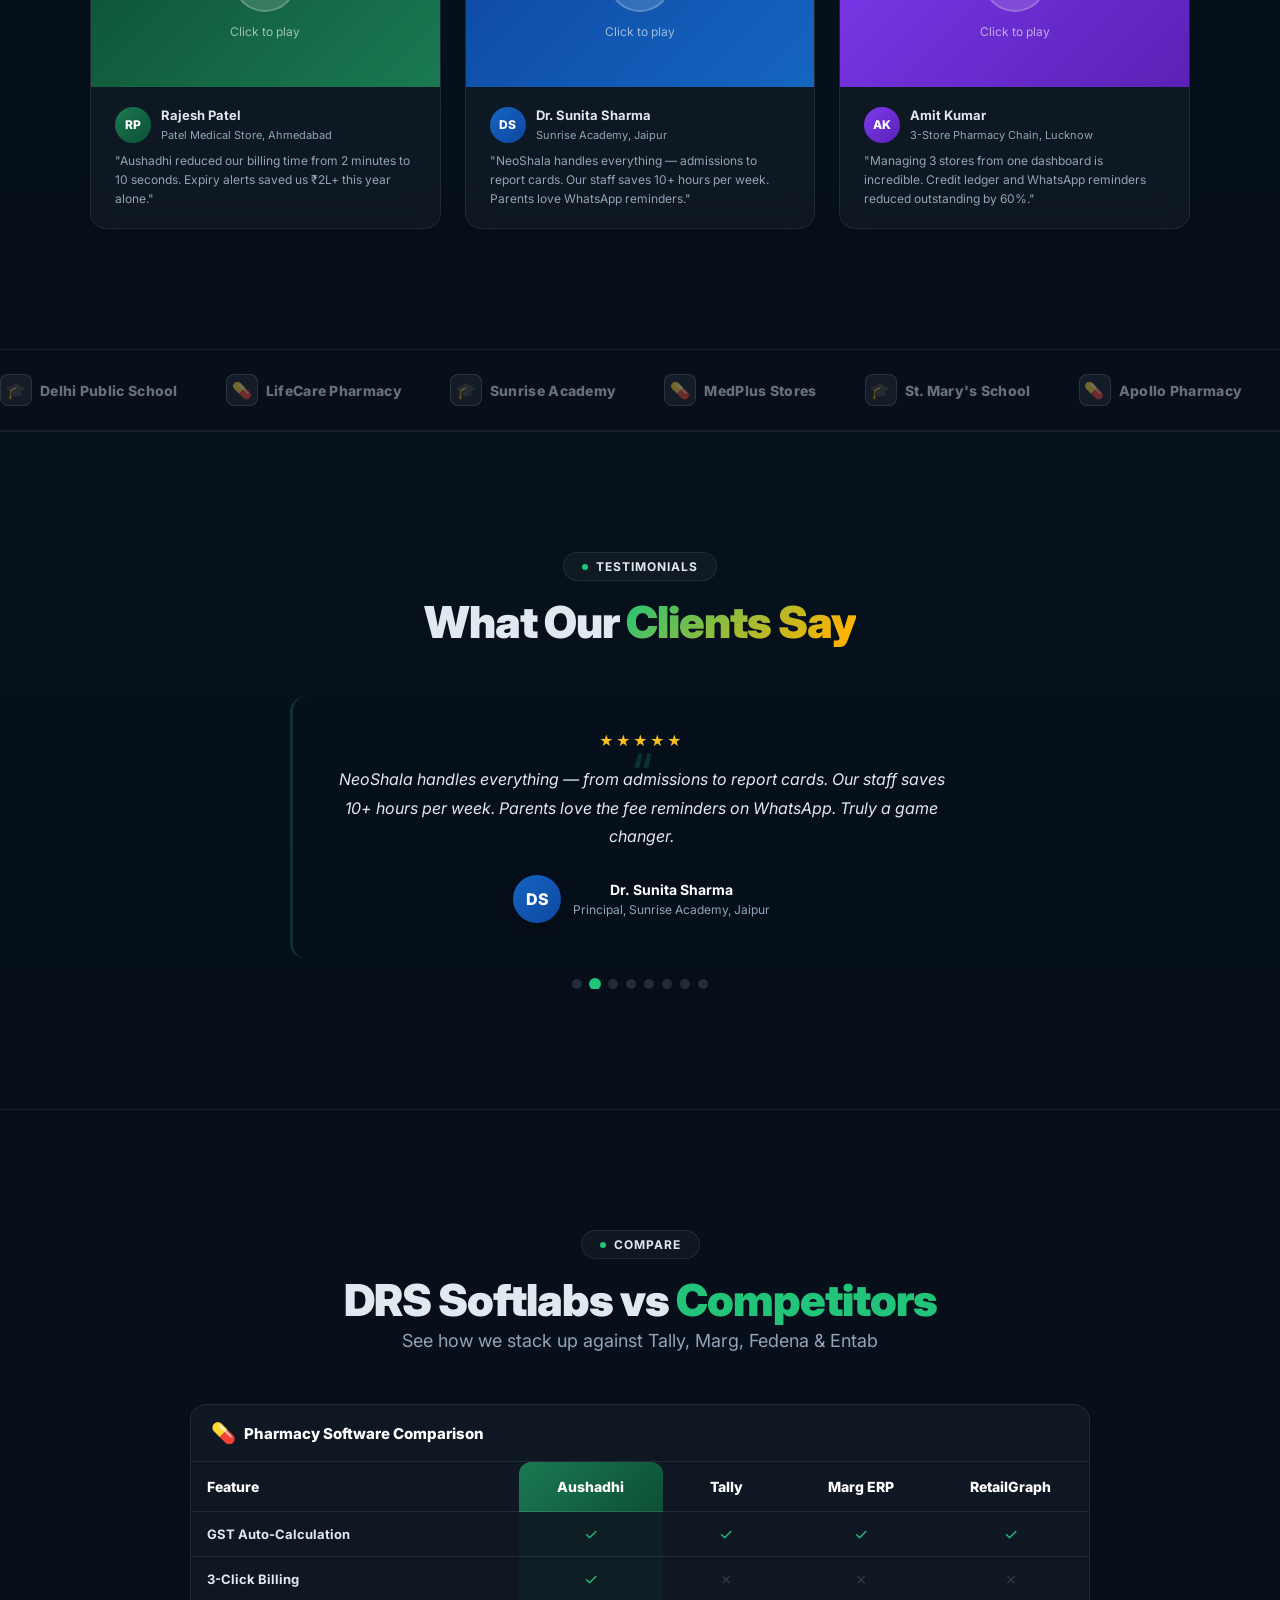
==== commit 4f4b1d5c: "Major update: 25+ features, ROI calculator, AI chatbot, smart WhatsApp widget, competitor comparison" ====
--- a/index.html
+++ b/index.html
@@ -1128,69 +1128,183 @@
     </div>
   </section>
 
-  <!-- Built With Modern Tech -->
-  <section style="position:relative;z-index:1;padding:40px 0;border-top:1px solid var(--border)">
-    <div class="container">
-      <div class="text-center" style="margin-bottom:32px">
-        <div class="section-tag reveal"><span class="dot"></span> Technology</div>
-        <h2 class="reveal reveal-d1" style="font-size:22px">Powered by <span style="color:var(--primary-light)">Modern Technology</span></h2>
-      </div>
-      <div style="display:flex;justify-content:center;flex-wrap:wrap;gap:16px;align-items:center" class="reveal">
-        <div class="glass" style="padding:10px 20px;border-radius:10px;display:flex;align-items:center;gap:8px;font-size:13px;font-weight:600">
-          <span style="color:#61dafb;font-size:18px">⚛️</span> React.js
-        </div>
-        <div class="glass" style="padding:10px 20px;border-radius:10px;display:flex;align-items:center;gap:8px;font-size:13px;font-weight:600">
-          <span style="color:#68a063;font-size:18px">🟢</span> Node.js
-        </div>
-        <div class="glass" style="padding:10px 20px;border-radius:10px;display:flex;align-items:center;gap:8px;font-size:13px;font-weight:600">
-          <span style="color:#336791;font-size:18px">🐘</span> PostgreSQL
-        </div>
-        <div class="glass" style="padding:10px 20px;border-radius:10px;display:flex;align-items:center;gap:8px;font-size:13px;font-weight:600">
-          <span style="color:#38bdf8;font-size:18px">🎨</span> Tailwind CSS
-        </div>
-        <div class="glass" style="padding:10px 20px;border-radius:10px;display:flex;align-items:center;gap:8px;font-size:13px;font-weight:600">
-          <span style="color:#25D366;font-size:18px">💬</span> WhatsApp API
-        </div>
-        <div class="glass" style="padding:10px 20px;border-radius:10px;display:flex;align-items:center;gap:8px;font-size:13px;font-weight:600">
-          <span style="color:#f59e0b;font-size:18px">🤖</span> AI Analytics
-        </div>
-        <div class="glass" style="padding:10px 20px;border-radius:10px;display:flex;align-items:center;gap:8px;font-size:13px;font-weight:600">
-          <span style="color:#ef4444;font-size:18px">📄</span> PDF Engine
-        </div>
-        <div class="glass" style="padding:10px 20px;border-radius:10px;display:flex;align-items:center;gap:8px;font-size:13px;font-weight:600">
-          <span style="color:#a78bfa;font-size:18px">🔐</span> 2FA & Encryption
-        </div>
-      </div>
-    </div>
-  </section>
-
-  <!-- Key Numbers / Social Proof -->
-  <section style="position:relative;z-index:1;padding:48px 0;border-top:1px solid var(--border);background:linear-gradient(135deg,rgba(21,101,192,0.05),rgba(34,196,122,0.05))">
-    <div class="container">
-      <div style="display:grid;grid-template-columns:repeat(auto-fit,minmax(150px,1fr));gap:24px;text-align:center">
-        <div class="reveal">
-          <div style="font-size:36px;font-weight:900;color:var(--primary-light)" data-count="50000" data-suffix="+" data-format="k">0</div>
-          <div style="font-size:12px;color:var(--text-muted);margin-top:4px">Transactions Processed</div>
-        </div>
-        <div class="reveal reveal-d1">
-          <div style="font-size:36px;font-weight:900;color:var(--gold)" data-count="100000" data-suffix="+" data-format="k">0</div>
-          <div style="font-size:12px;color:var(--text-muted);margin-top:4px">Students Managed</div>
-        </div>
-        <div class="reveal reveal-d2">
-          <div style="font-size:36px;font-weight:900;color:#60a5fa" data-count="25000" data-suffix="+" data-format="k">0</div>
-          <div style="font-size:12px;color:var(--text-muted);margin-top:4px">Medicines Tracked</div>
-        </div>
-        <div class="reveal">
-          <div style="font-size:36px;font-weight:900;color:#f472b6" data-count="99" data-suffix=".9%">0</div>
-          <div style="font-size:12px;color:var(--text-muted);margin-top:4px">Uptime SLA</div>
-        </div>
-        <div class="reveal reveal-d1">
-          <div style="font-size:36px;font-weight:900;color:var(--primary-light)" data-count="4" data-suffix=".9★">0</div>
-          <div style="font-size:12px;color:var(--text-muted);margin-top:4px">Client Rating</div>
-        </div>
-      </div>
-    </div>
-  </section>
+
+  <!-- ROI Calculator -->
+  <section class="section" style="border-top:1px solid var(--border);position:relative;z-index:1;overflow:hidden" id="roi-calculator">
+    <div class="container" style="max-width:900px">
+      <div class="text-center" style="margin-bottom:48px">
+        <div class="section-tag reveal"><span class="dot"></span> ROI Calculator</div>
+        <h2 class="reveal reveal-d1">How Much Will You <span class="gradient-text">Save?</span></h2>
+        <p class="subtitle subtitle-center reveal reveal-d2">Calculate your savings with DRS Softlabs products</p>
+      </div>
+
+      <!-- Calculator Tabs -->
+      <div class="reveal" style="display:flex;justify-content:center;gap:12px;margin-bottom:32px">
+        <button onclick="showCalc('school')" id="calc-tab-school" style="padding:12px 28px;border-radius:12px;border:2px solid #1565C0;background:rgba(21,101,192,0.15);color:#60a5fa;font-weight:800;font-size:14px;cursor:pointer;font-family:inherit;transition:all 0.3s;display:flex;align-items:center;gap:8px">🎓 School / College</button>
+        <button onclick="showCalc('pharmacy')" id="calc-tab-pharmacy" style="padding:12px 28px;border-radius:12px;border:2px solid var(--glass-border);background:var(--glass);color:var(--text-muted);font-weight:800;font-size:14px;cursor:pointer;font-family:inherit;transition:all 0.3s;display:flex;align-items:center;gap:8px">💊 Pharmacy</button>
+      </div>
+
+      <!-- School Calculator -->
+      <div id="calc-school" class="glass reveal" style="border-radius:20px;padding:36px;border-left:4px solid #1565C0">
+        <div style="display:grid;grid-template-columns:1fr 1fr;gap:24px">
+          <!-- Inputs -->
+          <div>
+            <h3 style="font-size:18px;margin-bottom:20px;color:#60a5fa">🎓 Enter Your School Details</h3>
+            <div style="display:flex;flex-direction:column;gap:14px">
+              <div>
+                <label style="font-size:12px;font-weight:700;color:var(--text-muted);display:block;margin-bottom:4px">Total Students</label>
+                <input type="number" id="roi-students" value="500" min="50" max="10000" oninput="calcSchoolROI()" style="width:100%;padding:12px 16px;border:1px solid var(--glass-border);border-radius:10px;font-size:16px;font-weight:700;background:var(--glass);color:#fff;font-family:inherit;outline:none" />
+              </div>
+              <div>
+                <label style="font-size:12px;font-weight:700;color:var(--text-muted);display:block;margin-bottom:4px">Staff Members (office + teachers)</label>
+                <input type="number" id="roi-staff" value="30" min="5" max="500" oninput="calcSchoolROI()" style="width:100%;padding:12px 16px;border:1px solid var(--glass-border);border-radius:10px;font-size:16px;font-weight:700;background:var(--glass);color:#fff;font-family:inherit;outline:none" />
+              </div>
+              <div>
+                <label style="font-size:12px;font-weight:700;color:var(--text-muted);display:block;margin-bottom:4px">Monthly Fee per Student (Avg)</label>
+                <input type="number" id="roi-fee" value="3000" min="500" max="50000" oninput="calcSchoolROI()" style="width:100%;padding:12px 16px;border:1px solid var(--glass-border);border-radius:10px;font-size:16px;font-weight:700;background:var(--glass);color:#fff;font-family:inherit;outline:none" />
+              </div>
+              <div>
+                <label style="font-size:12px;font-weight:700;color:var(--text-muted);display:block;margin-bottom:4px">Fee Defaulters (%)</label>
+                <input type="range" id="roi-defaulters" value="20" min="5" max="50" oninput="calcSchoolROI();document.getElementById('roi-def-val').textContent=this.value+'%'" style="width:100%;accent-color:var(--primary-light)" />
+                <div style="display:flex;justify-content:space-between;font-size:11px;color:var(--text-muted)"><span>5%</span><span id="roi-def-val" style="font-weight:700;color:#fff">20%</span><span>50%</span></div>
+              </div>
+            </div>
+          </div>
+
+          <!-- Results -->
+          <div style="display:flex;flex-direction:column;gap:12px">
+            <h3 style="font-size:18px;margin-bottom:8px;color:var(--primary-light)">Your Annual Savings</h3>
+            <div style="background:rgba(21,101,192,0.08);border:1px solid rgba(21,101,192,0.2);border-radius:12px;padding:16px;text-align:center">
+              <div style="font-size:11px;color:var(--text-muted);font-weight:700">Fee Recovery via WhatsApp Reminders</div>
+              <div style="font-size:32px;font-weight:900;color:#60a5fa" id="roi-fee-recovery">₹3.6L</div>
+              <div style="font-size:11px;color:var(--text-muted)">estimated additional collection/year</div>
+            </div>
+            <div style="background:rgba(34,196,122,0.08);border:1px solid rgba(34,196,122,0.2);border-radius:12px;padding:16px;text-align:center">
+              <div style="font-size:11px;color:var(--text-muted);font-weight:700">Time Saved (Admin Work)</div>
+              <div style="font-size:32px;font-weight:900;color:var(--primary-light)" id="roi-time-saved">520 hrs</div>
+              <div style="font-size:11px;color:var(--text-muted)">saved per year across staff</div>
+            </div>
+            <div style="background:rgba(251,191,36,0.08);border:1px solid rgba(251,191,36,0.2);border-radius:12px;padding:16px;text-align:center">
+              <div style="font-size:11px;color:var(--text-muted);font-weight:700">Total Estimated ROI</div>
+              <div style="font-size:36px;font-weight:900;color:var(--gold)" id="roi-total-school">₹5.2L</div>
+              <div style="font-size:11px;color:var(--text-muted)">savings per year vs manual operations</div>
+            </div>
+            <a href="https://wa.me/919453373823?text=Hi!%20I%20calculated%20my%20ROI%20on%20your%20website.%20I%20want%20a%20demo%20of%20NeoShala!" target="_blank" style="display:block;text-align:center;padding:14px;border-radius:12px;background:linear-gradient(135deg,#1565C0,#0D47A1);color:#fff;font-weight:800;font-size:14px;text-decoration:none;box-shadow:0 4px 20px rgba(21,101,192,0.3);margin-top:4px">Get NeoShala Demo →</a>
+          </div>
+        </div>
+      </div>
+
+      <!-- Pharmacy Calculator -->
+      <div id="calc-pharmacy" class="glass" style="border-radius:20px;padding:36px;display:none;border-left:4px solid var(--primary)">
+        <div style="display:grid;grid-template-columns:1fr 1fr;gap:24px">
+          <!-- Inputs -->
+          <div>
+            <h3 style="font-size:18px;margin-bottom:20px;color:var(--primary-light)">💊 Enter Your Pharmacy Details</h3>
+            <div style="display:flex;flex-direction:column;gap:14px">
+              <div>
+                <label style="font-size:12px;font-weight:700;color:var(--text-muted);display:block;margin-bottom:4px">Bills per Day (Avg)</label>
+                <input type="number" id="roi-bills" value="50" min="10" max="500" oninput="calcPharmROI()" style="width:100%;padding:12px 16px;border:1px solid var(--glass-border);border-radius:10px;font-size:16px;font-weight:700;background:var(--glass);color:#fff;font-family:inherit;outline:none" />
+              </div>
+              <div>
+                <label style="font-size:12px;font-weight:700;color:var(--text-muted);display:block;margin-bottom:4px">Average Bill Amount (₹)</label>
+                <input type="number" id="roi-avg-bill" value="250" min="50" max="5000" oninput="calcPharmROI()" style="width:100%;padding:12px 16px;border:1px solid var(--glass-border);border-radius:10px;font-size:16px;font-weight:700;background:var(--glass);color:#fff;font-family:inherit;outline:none" />
+              </div>
+              <div>
+                <label style="font-size:12px;font-weight:700;color:var(--text-muted);display:block;margin-bottom:4px">Total Medicine Stock Value (₹)</label>
+                <input type="number" id="roi-stock" value="500000" min="50000" max="5000000" step="10000" oninput="calcPharmROI()" style="width:100%;padding:12px 16px;border:1px solid var(--glass-border);border-radius:10px;font-size:16px;font-weight:700;background:var(--glass);color:#fff;font-family:inherit;outline:none" />
+              </div>
+              <div>
+                <label style="font-size:12px;font-weight:700;color:var(--text-muted);display:block;margin-bottom:4px">Credit/Udhar Outstanding (₹)</label>
+                <input type="number" id="roi-credit" value="100000" min="0" max="2000000" step="5000" oninput="calcPharmROI()" style="width:100%;padding:12px 16px;border:1px solid var(--glass-border);border-radius:10px;font-size:16px;font-weight:700;background:var(--glass);color:#fff;font-family:inherit;outline:none" />
+              </div>
+            </div>
+          </div>
+
+          <!-- Results -->
+          <div style="display:flex;flex-direction:column;gap:12px">
+            <h3 style="font-size:18px;margin-bottom:8px;color:var(--primary-light)">Your Annual Savings</h3>
+            <div style="background:rgba(34,196,122,0.08);border:1px solid rgba(34,196,122,0.2);border-radius:12px;padding:16px;text-align:center">
+              <div style="font-size:11px;color:var(--text-muted);font-weight:700">Expiry Loss Prevention</div>
+              <div style="font-size:32px;font-weight:900;color:var(--primary-light)" id="roi-expiry-save">₹1.5L</div>
+              <div style="font-size:11px;color:var(--text-muted)">saved from expiry alerts (est. 3% stock)</div>
+            </div>
+            <div style="background:rgba(251,191,36,0.08);border:1px solid rgba(251,191,36,0.2);border-radius:12px;padding:16px;text-align:center">
+              <div style="font-size:11px;color:var(--text-muted);font-weight:700">Credit Recovery (WhatsApp Reminders)</div>
+              <div style="font-size:32px;font-weight:900;color:var(--gold)" id="roi-credit-recovery">₹60K</div>
+              <div style="font-size:11px;color:var(--text-muted)">additional recovery/year (est. 60%)</div>
+            </div>
+            <div style="background:rgba(96,165,250,0.08);border:1px solid rgba(96,165,250,0.2);border-radius:12px;padding:16px;text-align:center">
+              <div style="font-size:11px;color:var(--text-muted);font-weight:700">Time Saved (Billing Speed)</div>
+              <div style="font-size:32px;font-weight:900;color:#60a5fa" id="roi-time-pharm">365 hrs</div>
+              <div style="font-size:11px;color:var(--text-muted)">saved per year (2min → 10sec/bill)</div>
+            </div>
+            <div style="background:rgba(248,113,113,0.08);border:1px solid rgba(248,113,113,0.2);border-radius:12px;padding:16px;text-align:center">
+              <div style="font-size:11px;color:var(--text-muted);font-weight:700">Total Estimated ROI</div>
+              <div style="font-size:36px;font-weight:900;color:#f87171" id="roi-total-pharm">₹2.7L</div>
+              <div style="font-size:11px;color:var(--text-muted)">savings per year vs manual billing</div>
+            </div>
+            <a href="https://wa.me/919453373823?text=Hi!%20I%20calculated%20my%20ROI%20on%20your%20website.%20I%20want%20a%20demo%20of%20Aushadhi!" target="_blank" style="display:block;text-align:center;padding:14px;border-radius:12px;background:linear-gradient(135deg,#1a7a52,#0d4f35);color:#fff;font-weight:800;font-size:14px;text-decoration:none;box-shadow:0 4px 20px rgba(26,122,82,0.3);margin-top:4px">Get Aushadhi Demo →</a>
+          </div>
+        </div>
+      </div>
+    </div>
+  </section>
+  <script>
+  function showCalc(type) {
+    document.getElementById('calc-school').style.display = type === 'school' ? 'block' : 'none';
+    document.getElementById('calc-pharmacy').style.display = type === 'pharmacy' ? 'block' : 'none';
+    document.getElementById('calc-tab-school').style.background = type === 'school' ? 'rgba(21,101,192,0.15)' : 'var(--glass)';
+    document.getElementById('calc-tab-school').style.borderColor = type === 'school' ? '#1565C0' : 'var(--glass-border)';
+    document.getElementById('calc-tab-school').style.color = type === 'school' ? '#60a5fa' : 'var(--text-muted)';
+    document.getElementById('calc-tab-pharmacy').style.background = type === 'pharmacy' ? 'rgba(34,196,122,0.15)' : 'var(--glass)';
+    document.getElementById('calc-tab-pharmacy').style.borderColor = type === 'pharmacy' ? '#1a7a52' : 'var(--glass-border)';
+    document.getElementById('calc-tab-pharmacy').style.color = type === 'pharmacy' ? 'var(--primary-light)' : 'var(--text-muted)';
+  }
+  function fmt(n) {
+    if (n >= 100000) return '₹' + (n/100000).toFixed(1) + 'L';
+    if (n >= 1000) return '₹' + (n/1000).toFixed(0) + 'K';
+    return '₹' + n.toLocaleString('en-IN');
+  }
+  function calcSchoolROI() {
+    var students = parseInt(document.getElementById('roi-students').value) || 500;
+    var staff = parseInt(document.getElementById('roi-staff').value) || 30;
+    var fee = parseInt(document.getElementById('roi-fee').value) || 3000;
+    var defPct = parseInt(document.getElementById('roi-defaulters').value) || 20;
+    // Fee recovery: WhatsApp reminders recover ~60% of defaulter amount
+    var totalFeeYear = students * fee * 12;
+    var defaulterAmount = totalFeeYear * (defPct / 100);
+    var feeRecovery = Math.round(defaulterAmount * 0.6);
+    // Time saved: 2 hrs/week per staff member on admin tasks reduced by 40%
+    var timeSaved = Math.round(staff * 2 * 52 * 0.4);
+    // Staff cost saved (time * ₹150/hr avg)
+    var staffSavings = timeSaved * 150;
+    var total = feeRecovery + staffSavings;
+    document.getElementById('roi-fee-recovery').textContent = fmt(feeRecovery);
+    document.getElementById('roi-time-saved').textContent = timeSaved + ' hrs';
+    document.getElementById('roi-total-school').textContent = fmt(total);
+  }
+  function calcPharmROI() {
+    var bills = parseInt(document.getElementById('roi-bills').value) || 50;
+    var avgBill = parseInt(document.getElementById('roi-avg-bill').value) || 250;
+    var stock = parseInt(document.getElementById('roi-stock').value) || 500000;
+    var credit = parseInt(document.getElementById('roi-credit').value) || 100000;
+    // Expiry prevention: save ~3% of stock value per year
+    var expirySave = Math.round(stock * 0.03);
+    // Credit recovery: WhatsApp reminders recover ~60% of outstanding
+    var creditRecovery = Math.round(credit * 0.6);
+    // Time saved: 2min per bill → 10sec = 1.83 min saved * bills * 365 days / 60
+    var timeSaved = Math.round(bills * 1.83 * 365 / 60);
+    // Total (time valued at ₹100/hr)
+    var total = expirySave + creditRecovery + (timeSaved * 100);
+    document.getElementById('roi-expiry-save').textContent = fmt(expirySave);
+    document.getElementById('roi-credit-recovery').textContent = fmt(creditRecovery);
+    document.getElementById('roi-time-pharm').textContent = timeSaved + ' hrs';
+    document.getElementById('roi-total-pharm').textContent = fmt(total);
+  }
+  // Initialize
+  calcSchoolROI();
+  calcPharmROI();
+  </script>
 
   <!-- Case Studies -->
   <section class="section" style="border-top:1px solid var(--border);position:relative;z-index:1">
@@ -1442,6 +1556,190 @@
           <div style="font-size:28px;margin-bottom:6px">🔄</div>
           <div style="font-size:12px;font-weight:800;color:var(--gold)">Weekly Updates</div>
           <div style="font-size:10px;color:var(--text-muted)">New Features Every Week</div>
+        </div>
+      </div>
+    </div>
+  </section>
+
+  <!-- Security & Compliance Certifications -->
+  <section style="padding:48px 0;border-top:1px solid var(--border);position:relative;z-index:1;background:linear-gradient(180deg,rgba(34,196,122,0.02),transparent)">
+    <div class="container">
+      <div class="text-center" style="margin-bottom:32px">
+        <div class="section-tag reveal"><span class="dot"></span> Security & Compliance</div>
+        <h2 class="reveal reveal-d1" style="font-size:24px">Enterprise-Grade <span class="gradient-text">Security</span></h2>
+        <p class="subtitle subtitle-center reveal reveal-d2" style="font-size:14px">Your data is protected with industry-leading security standards</p>
+      </div>
+      <div style="display:grid;grid-template-columns:repeat(auto-fit,minmax(180px,1fr));gap:16px;max-width:1000px;margin:0 auto" class="reveal">
+        <div class="glass hover-gradient-border" style="padding:24px;border-radius:16px;text-align:center;transition:all 0.3s">
+          <div style="width:56px;height:56px;border-radius:16px;background:rgba(34,196,122,0.1);display:flex;align-items:center;justify-content:center;margin:0 auto 12px;font-size:28px">🔐</div>
+          <div style="font-size:14px;font-weight:800;color:#fff;margin-bottom:4px">256-bit SSL</div>
+          <div style="font-size:11px;color:var(--text-muted);line-height:1.5">Bank-grade encryption for all data in transit and at rest</div>
+        </div>
+        <div class="glass hover-gradient-border" style="padding:24px;border-radius:16px;text-align:center;transition:all 0.3s">
+          <div style="width:56px;height:56px;border-radius:16px;background:rgba(96,165,250,0.1);display:flex;align-items:center;justify-content:center;margin:0 auto 12px;font-size:28px">🛡️</div>
+          <div style="font-size:14px;font-weight:800;color:#fff;margin-bottom:4px">2FA Authentication</div>
+          <div style="font-size:11px;color:var(--text-muted);line-height:1.5">Two-factor authentication for all admin accounts</div>
+        </div>
+        <div class="glass hover-gradient-border" style="padding:24px;border-radius:16px;text-align:center;transition:all 0.3s">
+          <div style="width:56px;height:56px;border-radius:16px;background:rgba(251,191,36,0.1);display:flex;align-items:center;justify-content:center;margin:0 auto 12px;font-size:28px">📋</div>
+          <div style="font-size:14px;font-weight:800;color:#fff;margin-bottom:4px">GDPR Ready</div>
+          <div style="font-size:11px;color:var(--text-muted);line-height:1.5">Data privacy compliant with full export & deletion rights</div>
+        </div>
+        <div class="glass hover-gradient-border" style="padding:24px;border-radius:16px;text-align:center;transition:all 0.3s">
+          <div style="width:56px;height:56px;border-radius:16px;background:rgba(139,92,246,0.1);display:flex;align-items:center;justify-content:center;margin:0 auto 12px;font-size:28px">🏛️</div>
+          <div style="font-size:14px;font-weight:800;color:#fff;margin-bottom:4px">GST Compliant</div>
+          <div style="font-size:11px;color:var(--text-muted);line-height:1.5">100% GST ready with GSTR-1/3B auto-generation</div>
+        </div>
+        <div class="glass hover-gradient-border" style="padding:24px;border-radius:16px;text-align:center;transition:all 0.3s">
+          <div style="width:56px;height:56px;border-radius:16px;background:rgba(248,113,113,0.1);display:flex;align-items:center;justify-content:center;margin:0 auto 12px;font-size:28px">💾</div>
+          <div style="font-size:14px;font-weight:800;color:#fff;margin-bottom:4px">Daily Backups</div>
+          <div style="font-size:11px;color:var(--text-muted);line-height:1.5">Automated daily backups with 99.9% uptime SLA guarantee</div>
+        </div>
+      </div>
+    </div>
+  </section>
+
+  <!-- Interactive Feature Walkthrough -->
+  <section class="section" style="border-top:1px solid var(--border);position:relative;z-index:1;overflow:hidden" id="features">
+    <div class="container">
+      <div class="text-center" style="margin-bottom:48px">
+        <div class="section-tag reveal"><span class="dot"></span> Features Deep Dive</div>
+        <h2 class="reveal reveal-d1">Explore Key <span class="gradient-text">Features</span></h2>
+        <p class="subtitle subtitle-center reveal reveal-d2">Click on any feature to learn more</p>
+      </div>
+
+      <!-- Product Tabs -->
+      <div class="reveal" style="display:flex;justify-content:center;gap:12px;margin-bottom:32px">
+        <button onclick="showFeatures('neo')" id="feat-tab-neo" style="padding:12px 28px;border-radius:12px;border:2px solid #1565C0;background:rgba(21,101,192,0.15);color:#60a5fa;font-weight:800;font-size:14px;cursor:pointer;font-family:inherit;transition:all 0.3s;display:flex;align-items:center;gap:8px">🎓 NeoShala Features</button>
+        <button onclick="showFeatures('aus')" id="feat-tab-aus" style="padding:12px 28px;border-radius:12px;border:2px solid var(--glass-border);background:var(--glass);color:var(--text-muted);font-weight:800;font-size:14px;cursor:pointer;font-family:inherit;transition:all 0.3s;display:flex;align-items:center;gap:8px">💊 Aushadhi Features</button>
+      </div>
+
+      <!-- NeoShala Features -->
+      <div id="feat-neo" style="display:grid;grid-template-columns:repeat(auto-fit,minmax(250px,1fr));gap:16px;max-width:1100px;margin:0 auto">
+        <div class="glass" style="padding:24px;border-radius:16px;cursor:pointer;transition:all 0.3s;border-left:3px solid #1565C0" onmouseenter="this.style.transform='translateY(-4px)';this.style.borderColor='rgba(21,101,192,0.5)'" onmouseleave="this.style.transform='';this.style.borderColor='rgba(255,255,255,0.08)'">
+          <div style="display:flex;align-items:center;gap:10px;margin-bottom:10px"><span style="font-size:24px">👨‍🎓</span><strong style="font-size:15px">Student Management</strong></div>
+          <p style="color:var(--text-muted);font-size:12px;line-height:1.6">Admissions, enrollment, profiles, class/section assignment, promotion, TC generation, alumni tracking, parent portal access.</p>
+        </div>
+        <div class="glass" style="padding:24px;border-radius:16px;cursor:pointer;transition:all 0.3s;border-left:3px solid #1565C0" onmouseenter="this.style.transform='translateY(-4px)'" onmouseleave="this.style.transform=''">
+          <div style="display:flex;align-items:center;gap:10px;margin-bottom:10px"><span style="font-size:24px">💰</span><strong style="font-size:15px">Fee Collection</strong></div>
+          <p style="color:var(--text-muted);font-size:12px;line-height:1.6">Multi-fee types, auto receipts (PDF), partial payments, WhatsApp reminders for dues, fee defaulter reports, GST invoicing.</p>
+        </div>
+        <div class="glass" style="padding:24px;border-radius:16px;cursor:pointer;transition:all 0.3s;border-left:3px solid #1565C0" onmouseenter="this.style.transform='translateY(-4px)'" onmouseleave="this.style.transform=''">
+          <div style="display:flex;align-items:center;gap:10px;margin-bottom:10px"><span style="font-size:24px">✅</span><strong style="font-size:15px">Attendance</strong></div>
+          <p style="color:var(--text-muted);font-size:12px;line-height:1.6">One-tap student attendance, teacher clock-in/out, monthly reports, parent notifications, absent alerts via WhatsApp.</p>
+        </div>
+        <div class="glass" style="padding:24px;border-radius:16px;cursor:pointer;transition:all 0.3s;border-left:3px solid #1565C0" onmouseenter="this.style.transform='translateY(-4px)'" onmouseleave="this.style.transform=''">
+          <div style="display:flex;align-items:center;gap:10px;margin-bottom:10px"><span style="font-size:24px">📝</span><strong style="font-size:15px">Exams & Report Cards</strong></div>
+          <p style="color:var(--text-muted);font-size:12px;line-height:1.6">Create exams, enter marks, auto-generate report cards (PDF), class rankings, subject-wise analytics, grade calculation.</p>
+        </div>
+        <div class="glass" style="padding:24px;border-radius:16px;cursor:pointer;transition:all 0.3s;border-left:3px solid #1565C0" onmouseenter="this.style.transform='translateY(-4px)'" onmouseleave="this.style.transform=''">
+          <div style="display:flex;align-items:center;gap:10px;margin-bottom:10px"><span style="font-size:24px">📚</span><strong style="font-size:15px">Library & Transport</strong></div>
+          <p style="color:var(--text-muted);font-size:12px;line-height:1.6">Book catalog, issue/return tracking, overdue alerts. Bus routes, stop management, student-bus assignment, route fees.</p>
+        </div>
+        <div class="glass" style="padding:24px;border-radius:16px;cursor:pointer;transition:all 0.3s;border-left:3px solid #1565C0" onmouseenter="this.style.transform='translateY(-4px)'" onmouseleave="this.style.transform=''">
+          <div style="display:flex;align-items:center;gap:10px;margin-bottom:10px"><span style="font-size:24px">👔</span><strong style="font-size:15px">HR & Payroll</strong></div>
+          <p style="color:var(--text-muted);font-size:12px;line-height:1.6">Teacher profiles, salary management, auto deductions, salary slips (PDF), leave management, payroll reports.</p>
+        </div>
+      </div>
+
+      <!-- Aushadhi Features -->
+      <div id="feat-aus" style="display:none;grid-template-columns:repeat(auto-fit,minmax(250px,1fr));gap:16px;max-width:1100px;margin:0 auto">
+        <div class="glass" style="padding:24px;border-radius:16px;cursor:pointer;transition:all 0.3s;border-left:3px solid var(--primary)" onmouseenter="this.style.transform='translateY(-4px)'" onmouseleave="this.style.transform=''">
+          <div style="display:flex;align-items:center;gap:10px;margin-bottom:10px"><span style="font-size:24px">🛒</span><strong style="font-size:15px">3-Click POS Billing</strong></div>
+          <p style="color:var(--text-muted);font-size:12px;line-height:1.6">Search medicine, add to cart, generate bill — in under 10 seconds. Voice search, barcode scanning, batch auto-selection (FEFO).</p>
+        </div>
+        <div class="glass" style="padding:24px;border-radius:16px;cursor:pointer;transition:all 0.3s;border-left:3px solid var(--primary)" onmouseenter="this.style.transform='translateY(-4px)'" onmouseleave="this.style.transform=''">
+          <div style="display:flex;align-items:center;gap:10px;margin-bottom:10px"><span style="font-size:24px">🏛️</span><strong style="font-size:15px">GST Compliance</strong></div>
+          <p style="color:var(--text-muted);font-size:12px;line-height:1.6">Auto CGST/SGST/IGST calculation, HSN codes, GST-compliant invoices, one-click GSTR-1 export, tax reports.</p>
+        </div>
+        <div class="glass" style="padding:24px;border-radius:16px;cursor:pointer;transition:all 0.3s;border-left:3px solid var(--primary)" onmouseenter="this.style.transform='translateY(-4px)'" onmouseleave="this.style.transform=''">
+          <div style="display:flex;align-items:center;gap:10px;margin-bottom:10px"><span style="font-size:24px">⚠️</span><strong style="font-size:15px">Expiry Management</strong></div>
+          <p style="color:var(--text-muted);font-size:12px;line-height:1.6">FEFO auto-selection, 90/60/30 day expiry alerts, batch tracking, return management, expiry loss prevention dashboard.</p>
+        </div>
+        <div class="glass" style="padding:24px;border-radius:16px;cursor:pointer;transition:all 0.3s;border-left:3px solid var(--primary)" onmouseenter="this.style.transform='translateY(-4px)'" onmouseleave="this.style.transform=''">
+          <div style="display:flex;align-items:center;gap:10px;margin-bottom:10px"><span style="font-size:24px">📒</span><strong style="font-size:15px">Credit Ledger (Udhar)</strong></div>
+          <p style="color:var(--text-muted);font-size:12px;line-height:1.6">Track customer credit, partial payments, auto WhatsApp payment reminders, outstanding reports, doctor-wise credit tracking.</p>
+        </div>
+        <div class="glass" style="padding:24px;border-radius:16px;cursor:pointer;transition:all 0.3s;border-left:3px solid var(--primary)" onmouseenter="this.style.transform='translateY(-4px)'" onmouseleave="this.style.transform=''">
+          <div style="display:flex;align-items:center;gap:10px;margin-bottom:10px"><span style="font-size:24px">📊</span><strong style="font-size:15px">Analytics & Reports</strong></div>
+          <p style="color:var(--text-muted);font-size:12px;line-height:1.6">Revenue trends, top-selling medicines, profit/loss reports, customer analytics, stock valuation, purchase history.</p>
+        </div>
+        <div class="glass" style="padding:24px;border-radius:16px;cursor:pointer;transition:all 0.3s;border-left:3px solid var(--primary)" onmouseenter="this.style.transform='translateY(-4px)'" onmouseleave="this.style.transform=''">
+          <div style="display:flex;align-items:center;gap:10px;margin-bottom:10px"><span style="font-size:24px">🌐</span><strong style="font-size:15px">Online Shop</strong></div>
+          <p style="color:var(--text-muted);font-size:12px;line-height:1.6">Built-in e-commerce, customer ordering via WhatsApp/URL, order management, delivery tracking, custom domain support.</p>
+        </div>
+      </div>
+    </div>
+  </section>
+  <script>
+  function showFeatures(type) {
+    document.getElementById('feat-neo').style.display = type === 'neo' ? 'grid' : 'none';
+    document.getElementById('feat-aus').style.display = type === 'aus' ? 'grid' : 'none';
+    document.getElementById('feat-tab-neo').style.background = type === 'neo' ? 'rgba(21,101,192,0.15)' : 'var(--glass)';
+    document.getElementById('feat-tab-neo').style.borderColor = type === 'neo' ? '#1565C0' : 'var(--glass-border)';
+    document.getElementById('feat-tab-neo').style.color = type === 'neo' ? '#60a5fa' : 'var(--text-muted)';
+    document.getElementById('feat-tab-aus').style.background = type === 'aus' ? 'rgba(34,196,122,0.15)' : 'var(--glass)';
+    document.getElementById('feat-tab-aus').style.borderColor = type === 'aus' ? '#1a7a52' : 'var(--glass-border)';
+    document.getElementById('feat-tab-aus').style.color = type === 'aus' ? 'var(--primary-light)' : 'var(--text-muted)';
+  }
+  </script>
+
+  <!-- Video Testimonials -->
+  <section class="section" style="border-top:1px solid var(--border);position:relative;z-index:1">
+    <div class="container">
+      <div class="text-center" style="margin-bottom:48px">
+        <div class="section-tag reveal"><span class="dot"></span> Client Stories</div>
+        <h2 class="reveal reveal-d1">Hear From Our <span class="gradient-text">Clients</span></h2>
+        <p class="subtitle subtitle-center reveal reveal-d2">Real stories from real business owners across India</p>
+      </div>
+      <div style="display:grid;grid-template-columns:repeat(auto-fit,minmax(320px,1fr));gap:24px;max-width:1100px;margin:0 auto">
+        <!-- Video Card 1 -->
+        <div class="glass reveal" style="border-radius:16px;overflow:hidden;transition:all 0.3s" onmouseenter="this.style.transform='translateY(-6px)'" onmouseleave="this.style.transform=''">
+          <div style="position:relative;background:linear-gradient(135deg,#0d4f35,#1a7a52);padding:48px;text-align:center;cursor:pointer" onclick="this.innerHTML='<div style=&quot;padding:20px;text-align:center&quot;><div style=&quot;font-size:48px;margin-bottom:8px&quot;>🎬</div><div style=&quot;color:#fff;font-size:14px&quot;>Video coming soon!</div></div>'">
+            <div style="width:64px;height:64px;border-radius:50%;background:rgba(255,255,255,0.15);display:flex;align-items:center;justify-content:center;margin:0 auto;backdrop-filter:blur(8px);border:2px solid rgba(255,255,255,0.2)">
+              <span style="font-size:24px;margin-left:4px">▶</span>
+            </div>
+            <div style="color:rgba(255,255,255,0.6);font-size:12px;margin-top:12px">Click to play</div>
+          </div>
+          <div style="padding:20px 24px">
+            <div style="display:flex;align-items:center;gap:10px;margin-bottom:8px">
+              <div style="width:36px;height:36px;border-radius:50%;background:linear-gradient(135deg,#1a7a52,#0d4f35);display:flex;align-items:center;justify-content:center;color:#fff;font-size:12px;font-weight:800">RP</div>
+              <div><strong style="font-size:13px;display:block">Rajesh Patel</strong><span style="font-size:11px;color:var(--text-muted)">Patel Medical Store, Ahmedabad</span></div>
+            </div>
+            <p style="color:var(--text-muted);font-size:12px;line-height:1.6">"Aushadhi reduced our billing time from 2 minutes to 10 seconds. Expiry alerts saved us ₹2L+ this year alone."</p>
+          </div>
+        </div>
+        <!-- Video Card 2 -->
+        <div class="glass reveal reveal-d1" style="border-radius:16px;overflow:hidden;transition:all 0.3s" onmouseenter="this.style.transform='translateY(-6px)'" onmouseleave="this.style.transform=''">
+          <div style="position:relative;background:linear-gradient(135deg,#0D47A1,#1565C0);padding:48px;text-align:center;cursor:pointer" onclick="this.innerHTML='<div style=&quot;padding:20px;text-align:center&quot;><div style=&quot;font-size:48px;margin-bottom:8px&quot;>🎬</div><div style=&quot;color:#fff;font-size:14px&quot;>Video coming soon!</div></div>'">
+            <div style="width:64px;height:64px;border-radius:50%;background:rgba(255,255,255,0.15);display:flex;align-items:center;justify-content:center;margin:0 auto;backdrop-filter:blur(8px);border:2px solid rgba(255,255,255,0.2)">
+              <span style="font-size:24px;margin-left:4px">▶</span>
+            </div>
+            <div style="color:rgba(255,255,255,0.6);font-size:12px;margin-top:12px">Click to play</div>
+          </div>
+          <div style="padding:20px 24px">
+            <div style="display:flex;align-items:center;gap:10px;margin-bottom:8px">
+              <div style="width:36px;height:36px;border-radius:50%;background:linear-gradient(135deg,#1565C0,#0D47A1);display:flex;align-items:center;justify-content:center;color:#fff;font-size:12px;font-weight:800">DS</div>
+              <div><strong style="font-size:13px;display:block">Dr. Sunita Sharma</strong><span style="font-size:11px;color:var(--text-muted)">Sunrise Academy, Jaipur</span></div>
+            </div>
+            <p style="color:var(--text-muted);font-size:12px;line-height:1.6">"NeoShala handles everything — admissions to report cards. Our staff saves 10+ hours per week. Parents love WhatsApp reminders."</p>
+          </div>
+        </div>
+        <!-- Video Card 3 -->
+        <div class="glass reveal reveal-d2" style="border-radius:16px;overflow:hidden;transition:all 0.3s" onmouseenter="this.style.transform='translateY(-6px)'" onmouseleave="this.style.transform=''">
+          <div style="position:relative;background:linear-gradient(135deg,#7c3aed,#5b21b6);padding:48px;text-align:center;cursor:pointer" onclick="this.innerHTML='<div style=&quot;padding:20px;text-align:center&quot;><div style=&quot;font-size:48px;margin-bottom:8px&quot;>🎬</div><div style=&quot;color:#fff;font-size:14px&quot;>Video coming soon!</div></div>'">
+            <div style="width:64px;height:64px;border-radius:50%;background:rgba(255,255,255,0.15);display:flex;align-items:center;justify-content:center;margin:0 auto;backdrop-filter:blur(8px);border:2px solid rgba(255,255,255,0.2)">
+              <span style="font-size:24px;margin-left:4px">▶</span>
+            </div>
+            <div style="color:rgba(255,255,255,0.6);font-size:12px;margin-top:12px">Click to play</div>
+          </div>
+          <div style="padding:20px 24px">
+            <div style="display:flex;align-items:center;gap:10px;margin-bottom:8px">
+              <div style="width:36px;height:36px;border-radius:50%;background:linear-gradient(135deg,#7c3aed,#5b21b6);display:flex;align-items:center;justify-content:center;color:#fff;font-size:12px;font-weight:800">AK</div>
+              <div><strong style="font-size:13px;display:block">Amit Kumar</strong><span style="font-size:11px;color:var(--text-muted)">3-Store Pharmacy Chain, Lucknow</span></div>
+            </div>
+            <p style="color:var(--text-muted);font-size:12px;line-height:1.6">"Managing 3 stores from one dashboard is incredible. Credit ledger and WhatsApp reminders reduced outstanding by 60%."</p>
+          </div>
         </div>
       </div>
     </div>
@@ -1558,33 +1856,81 @@
     <div class="container">
       <div class="text-center" style="margin-bottom:48px">
         <div class="section-tag reveal"><span class="dot"></span> Compare</div>
-        <h2 class="reveal reveal-d1">Why Choose <span style="color:var(--primary-light)">DRS Softlabs</span></h2>
-        <p class="subtitle subtitle-center reveal reveal-d2">See how we stack up against the competition</p>
-      </div>
-      <div class="glass reveal" style="border-radius:16px;overflow:hidden;max-width:800px;margin:0 auto">
+        <h2 class="reveal reveal-d1">DRS Softlabs vs <span style="color:var(--primary-light)">Competitors</span></h2>
+        <p class="subtitle subtitle-center reveal reveal-d2">See how we stack up against Tally, Marg, Fedena & Entab</p>
+      </div>
+
+      <!-- Pharmacy Comparison: DRS Aushadhi vs Tally vs Marg -->
+      <div class="glass reveal" style="border-radius:16px;overflow:hidden;max-width:900px;margin:0 auto 32px">
+        <div style="padding:16px 20px;border-bottom:1px solid var(--glass-border);display:flex;align-items:center;gap:8px">
+          <span style="font-size:20px">💊</span>
+          <span style="font-weight:800;font-size:15px;color:#fff">Pharmacy Software Comparison</span>
+        </div>
+        <div style="overflow-x:auto">
         <table class="compare-table">
           <thead>
             <tr>
               <th style="text-align:left">Feature</th>
-              <th class="drs-col">DRS Softlabs</th>
-              <th>Traditional Software</th>
-              <th>Spreadsheets</th>
+              <th class="drs-col">Aushadhi</th>
+              <th>Tally</th>
+              <th>Marg ERP</th>
+              <th>RetailGraph</th>
             </tr>
           </thead>
           <tbody>
-            <tr><td>GST Auto-Calculation</td><td class="drs-col"><span class="check">&#10003;</span></td><td><span class="check">&#10003;</span></td><td><span class="cross">&#10007;</span></td></tr>
-            <tr><td>Multi-Language (10+)</td><td class="drs-col"><span class="check">&#10003;</span></td><td><span class="cross">&#10007;</span></td><td><span class="cross">&#10007;</span></td></tr>
-            <tr><td>WhatsApp Integration</td><td class="drs-col"><span class="check">&#10003;</span></td><td><span class="cross">&#10007;</span></td><td><span class="cross">&#10007;</span></td></tr>
-            <tr><td>AI-Powered Analytics</td><td class="drs-col"><span class="check">&#10003;</span></td><td><span class="cross">&#10007;</span></td><td><span class="cross">&#10007;</span></td></tr>
-            <tr><td>Mobile Responsive</td><td class="drs-col"><span class="check">&#10003;</span></td><td><span class="cross">&#10007;</span></td><td><span class="cross">&#10007;</span></td></tr>
-            <tr><td>Multi-Store/Institute</td><td class="drs-col"><span class="check">&#10003;</span></td><td><span class="cross">&#10007;</span></td><td><span class="cross">&#10007;</span></td></tr>
-            <tr><td>Direct Founder Support</td><td class="drs-col"><span class="check">&#10003;</span></td><td><span class="cross">&#10007;</span></td><td><span class="cross">&#10007;</span></td></tr>
-            <tr><td>Free Trial</td><td class="drs-col"><span class="check">&#10003;</span></td><td><span class="cross">&#10007;</span></td><td><span class="check">&#10003;</span></td></tr>
-            <tr><td>Data Export (CSV)</td><td class="drs-col"><span class="check">&#10003;</span></td><td><span class="check">&#10003;</span></td><td><span class="check">&#10003;</span></td></tr>
-            <tr><td>Setup Fee</td><td class="drs-col" style="color:var(--primary-light);font-weight:900">&#8377;0</td><td style="color:#f87171;font-weight:700">&#8377;10K-50K</td><td style="color:var(--primary-light)">&#8377;0</td></tr>
-            <tr><td>Monthly Cost</td><td class="drs-col" style="color:var(--primary-light);font-weight:900">From &#8377;499</td><td style="color:#f87171;font-weight:700">&#8377;2K-5K</td><td style="color:var(--primary-light)">Free</td></tr>
+            <tr><td>GST Auto-Calculation</td><td class="drs-col"><span class="check">&#10003;</span></td><td><span class="check">&#10003;</span></td><td><span class="check">&#10003;</span></td><td><span class="check">&#10003;</span></td></tr>
+            <tr><td>3-Click Billing</td><td class="drs-col"><span class="check">&#10003;</span></td><td><span class="cross">&#10007;</span></td><td><span class="cross">&#10007;</span></td><td><span class="cross">&#10007;</span></td></tr>
+            <tr><td>Expiry Alerts (FEFO)</td><td class="drs-col"><span class="check">&#10003;</span></td><td><span class="cross">&#10007;</span></td><td><span class="check">&#10003;</span></td><td><span class="cross">&#10007;</span></td></tr>
+            <tr><td>WhatsApp Bill & Reminders</td><td class="drs-col"><span class="check">&#10003;</span></td><td><span class="cross">&#10007;</span></td><td><span class="cross">&#10007;</span></td><td><span class="cross">&#10007;</span></td></tr>
+            <tr><td>Voice Search</td><td class="drs-col"><span class="check">&#10003;</span></td><td><span class="cross">&#10007;</span></td><td><span class="cross">&#10007;</span></td><td><span class="cross">&#10007;</span></td></tr>
+            <tr><td>10+ Indian Languages</td><td class="drs-col"><span class="check">&#10003;</span></td><td><span class="cross">&#10007;</span></td><td><span class="cross">&#10007;</span></td><td><span class="cross">&#10007;</span></td></tr>
+            <tr><td>Online Shop / E-Commerce</td><td class="drs-col"><span class="check">&#10003;</span></td><td><span class="cross">&#10007;</span></td><td><span class="cross">&#10007;</span></td><td><span class="cross">&#10007;</span></td></tr>
+            <tr><td>Multi-Store Dashboard</td><td class="drs-col"><span class="check">&#10003;</span></td><td><span class="cross">&#10007;</span></td><td><span class="check">&#10003;</span></td><td><span class="cross">&#10007;</span></td></tr>
+            <tr><td>AI Analytics & Suggestions</td><td class="drs-col"><span class="check">&#10003;</span></td><td><span class="cross">&#10007;</span></td><td><span class="cross">&#10007;</span></td><td><span class="cross">&#10007;</span></td></tr>
+            <tr><td>Credit Ledger + Auto Reminders</td><td class="drs-col"><span class="check">&#10003;</span></td><td><span class="check">&#10003;</span></td><td><span class="check">&#10003;</span></td><td><span class="cross">&#10007;</span></td></tr>
+            <tr><td>Mobile Responsive (No Install)</td><td class="drs-col"><span class="check">&#10003;</span></td><td><span class="cross">&#10007;</span></td><td><span class="cross">&#10007;</span></td><td><span class="cross">&#10007;</span></td></tr>
+            <tr><td>Setup Fee</td><td class="drs-col" style="color:var(--primary-light);font-weight:900">&#8377;0</td><td style="color:#f87171;font-weight:700">&#8377;18K+</td><td style="color:#f87171;font-weight:700">&#8377;15K-40K</td><td style="color:#f87171;font-weight:700">&#8377;10K+</td></tr>
+            <tr><td>Monthly Cost</td><td class="drs-col" style="color:var(--primary-light);font-weight:900">From &#8377;499</td><td style="color:#f87171;font-weight:700">&#8377;1.5K+/yr</td><td style="color:#f87171;font-weight:700">&#8377;3K-5K/mo</td><td style="color:#f87171;font-weight:700">&#8377;2K+/mo</td></tr>
           </tbody>
         </table>
+        </div>
+      </div>
+
+      <!-- School Comparison: NeoShala vs Fedena vs Entab vs Vidyalaya -->
+      <div class="glass reveal reveal-d1" style="border-radius:16px;overflow:hidden;max-width:900px;margin:0 auto">
+        <div style="padding:16px 20px;border-bottom:1px solid var(--glass-border);display:flex;align-items:center;gap:8px">
+          <span style="font-size:20px">🎓</span>
+          <span style="font-weight:800;font-size:15px;color:#fff">School Management Software Comparison</span>
+        </div>
+        <div style="overflow-x:auto">
+        <table class="compare-table">
+          <thead>
+            <tr>
+              <th style="text-align:left">Feature</th>
+              <th class="drs-col">NeoShala</th>
+              <th>Fedena</th>
+              <th>Entab</th>
+              <th>MyClassboard</th>
+            </tr>
+          </thead>
+          <tbody>
+            <tr><td>Student & Teacher Mgmt</td><td class="drs-col"><span class="check">&#10003;</span></td><td><span class="check">&#10003;</span></td><td><span class="check">&#10003;</span></td><td><span class="check">&#10003;</span></td></tr>
+            <tr><td>Fee Collection + GST</td><td class="drs-col"><span class="check">&#10003;</span></td><td><span class="check">&#10003;</span></td><td><span class="check">&#10003;</span></td><td><span class="check">&#10003;</span></td></tr>
+            <tr><td>WhatsApp Fee Reminders</td><td class="drs-col"><span class="check">&#10003;</span></td><td><span class="cross">&#10007;</span></td><td><span class="cross">&#10007;</span></td><td><span class="cross">&#10007;</span></td></tr>
+            <tr><td>Exam + Report Cards (PDF)</td><td class="drs-col"><span class="check">&#10003;</span></td><td><span class="check">&#10003;</span></td><td><span class="check">&#10003;</span></td><td><span class="check">&#10003;</span></td></tr>
+            <tr><td>Library Management</td><td class="drs-col"><span class="check">&#10003;</span></td><td><span class="check">&#10003;</span></td><td><span class="cross">&#10007;</span></td><td><span class="cross">&#10007;</span></td></tr>
+            <tr><td>Transport & Hostel</td><td class="drs-col"><span class="check">&#10003;</span></td><td><span class="check">&#10003;</span></td><td><span class="cross">&#10007;</span></td><td><span class="cross">&#10007;</span></td></tr>
+            <tr><td>HR/Payroll + Salary Slips</td><td class="drs-col"><span class="check">&#10003;</span></td><td><span class="cross">&#10007;</span></td><td><span class="cross">&#10007;</span></td><td><span class="cross">&#10007;</span></td></tr>
+            <tr><td>10+ Indian Languages</td><td class="drs-col"><span class="check">&#10003;</span></td><td><span class="cross">&#10007;</span></td><td><span class="cross">&#10007;</span></td><td><span class="cross">&#10007;</span></td></tr>
+            <tr><td>AI Analytics & Insights</td><td class="drs-col"><span class="check">&#10003;</span></td><td><span class="cross">&#10007;</span></td><td><span class="cross">&#10007;</span></td><td><span class="cross">&#10007;</span></td></tr>
+            <tr><td>Multi-Branch Support</td><td class="drs-col"><span class="check">&#10003;</span></td><td><span class="check">&#10003;</span></td><td><span class="check">&#10003;</span></td><td><span class="cross">&#10007;</span></td></tr>
+            <tr><td>Custom Certificates (TC, Bonafide)</td><td class="drs-col"><span class="check">&#10003;</span></td><td><span class="cross">&#10007;</span></td><td><span class="check">&#10003;</span></td><td><span class="cross">&#10007;</span></td></tr>
+            <tr><td>Direct Founder Support</td><td class="drs-col"><span class="check">&#10003;</span></td><td><span class="cross">&#10007;</span></td><td><span class="cross">&#10007;</span></td><td><span class="cross">&#10007;</span></td></tr>
+            <tr><td>Setup Fee</td><td class="drs-col" style="color:var(--primary-light);font-weight:900">&#8377;0</td><td style="color:#f87171;font-weight:700">&#8377;25K-1L</td><td style="color:#f87171;font-weight:700">&#8377;30K-2L</td><td style="color:#f87171;font-weight:700">&#8377;15K+</td></tr>
+            <tr><td>Monthly Cost</td><td class="drs-col" style="color:var(--primary-light);font-weight:900">From &#8377;499</td><td style="color:#f87171;font-weight:700">&#8377;2K-8K/mo</td><td style="color:#f87171;font-weight:700">&#8377;3K-10K/mo</td><td style="color:#f87171;font-weight:700">&#8377;2K-5K/mo</td></tr>
+          </tbody>
+        </table>
+        </div>
       </div>
     </div>
   </section>
@@ -1696,9 +2042,245 @@
           <summary style="font-weight:700;font-size:15px;list-style:none;display:flex;justify-content:space-between;align-items:center">What makes you different from Entab, Fedena, or Marg ERP? <span style="color:var(--primary-light);font-size:20px">+</span></summary>
           <p style="color:var(--text-muted);font-size:14px;line-height:1.7;margin-top:12px">Three things: (1) We're 5-10x cheaper with zero setup fees, (2) Direct founder support via WhatsApp — no ticketing systems, (3) Modern UI with WhatsApp integration, 10+ languages, and AI analytics that legacy software simply doesn't offer.</p>
         </details>
-      </div>
-    </div>
-  </section>
+
+        <!-- NeoShala Specific FAQs -->
+        <div style="margin-top:32px;margin-bottom:16px;display:flex;align-items:center;gap:8px" class="reveal">
+          <span style="font-size:20px">���</span>
+          <span style="font-weight:800;font-size:16px;color:#60a5fa">NeoShala — School Management FAQs</span>
+        </div>
+        <details class="glass reveal" style="padding:20px 24px;border-radius:14px;cursor:pointer;transition:all 0.3s;border-left:3px solid #1565C0" onmouseenter="this.style.borderColor='rgba(21,101,192,0.4)'" onmouseleave="this.style.borderColor='var(--glass-border)'">
+          <summary style="font-weight:700;font-size:15px;list-style:none;display:flex;justify-content:space-between;align-items:center">How does NeoShala handle fee collection and reminders? <span style="color:#60a5fa;font-size:20px">+</span></summary>
+          <p style="color:var(--text-muted);font-size:14px;line-height:1.7;margin-top:12px">NeoShala supports multiple fee types (tuition, transport, hostel, exam). Auto-generate fee receipts (PDF), send WhatsApp reminders for pending dues, track partial payments, and generate fee defaulter reports. Parents can also view fee status via their portal.</p>
+        </details>
+        <details class="glass reveal reveal-d1" style="padding:20px 24px;border-radius:14px;cursor:pointer;transition:all 0.3s;border-left:3px solid #1565C0" onmouseenter="this.style.borderColor='rgba(21,101,192,0.4)'" onmouseleave="this.style.borderColor='var(--glass-border)'">
+          <summary style="font-weight:700;font-size:15px;list-style:none;display:flex;justify-content:space-between;align-items:center">Can parents and students access NeoShala? <span style="color:#60a5fa;font-size:20px">+</span></summary>
+          <p style="color:var(--text-muted);font-size:14px;line-height:1.7;margin-top:12px">Yes! NeoShala has a student/parent portal where they can check attendance, exam results, fee status, timetable, and download report cards. Teachers can mark attendance and upload marks from their own login.</p>
+        </details>
+        <details class="glass reveal reveal-d2" style="padding:20px 24px;border-radius:14px;cursor:pointer;transition:all 0.3s;border-left:3px solid #1565C0" onmouseenter="this.style.borderColor='rgba(21,101,192,0.4)'" onmouseleave="this.style.borderColor='var(--glass-border)'">
+          <summary style="font-weight:700;font-size:15px;list-style:none;display:flex;justify-content:space-between;align-items:center">Does NeoShala support transport route management? <span style="color:#60a5fa;font-size:20px">+</span></summary>
+          <p style="color:var(--text-muted);font-size:14px;line-height:1.7;margin-top:12px">Yes! Full transport module — define routes, stops, assign students to buses, track transport fees separately, and generate route-wise reports. Parents get WhatsApp updates about bus timings.</p>
+        </details>
+        <details class="glass reveal" style="padding:20px 24px;border-radius:14px;cursor:pointer;transition:all 0.3s;border-left:3px solid #1565C0" onmouseenter="this.style.borderColor='rgba(21,101,192,0.4)'" onmouseleave="this.style.borderColor='var(--glass-border)'">
+          <summary style="font-weight:700;font-size:15px;list-style:none;display:flex;justify-content:space-between;align-items:center">Can I manage teacher salary and HR with NeoShala? <span style="color:#60a5fa;font-size:20px">+</span></summary>
+          <p style="color:var(--text-muted);font-size:14px;line-height:1.7;margin-top:12px">Absolutely! NeoShala includes HR/Payroll — teacher profiles, clock-in attendance, salary calculation with deductions, auto-generated salary slips (PDF), and payroll reports. All in one place.</p>
+        </details>
+
+        <!-- Aushadhi Specific FAQs -->
+        <div style="margin-top:32px;margin-bottom:16px;display:flex;align-items:center;gap:8px" class="reveal">
+          <span style="font-size:20px">💊</span>
+          <span style="font-weight:800;font-size:16px;color:#22c47a">Aushadhi — Pharmacy Management FAQs</span>
+        </div>
+        <details class="glass reveal" style="padding:20px 24px;border-radius:14px;cursor:pointer;transition:all 0.3s;border-left:3px solid #1a7a52" onmouseenter="this.style.borderColor='rgba(26,122,82,0.4)'" onmouseleave="this.style.borderColor='var(--glass-border)'">
+          <summary style="font-weight:700;font-size:15px;list-style:none;display:flex;justify-content:space-between;align-items:center">How does Aushadhi handle expiry tracking? <span style="color:var(--primary-light);font-size:20px">+</span></summary>
+          <p style="color:var(--text-muted);font-size:14px;line-height:1.7;margin-top:12px">Aushadhi uses FEFO (First Expiry First Out) for automatic batch selection during billing. Get alerts 90/60/30 days before expiry. Dashboard shows expiring medicines with return options. This alone saves pharmacies lakhs every year.</p>
+        </details>
+        <details class="glass reveal reveal-d1" style="padding:20px 24px;border-radius:14px;cursor:pointer;transition:all 0.3s;border-left:3px solid #1a7a52" onmouseenter="this.style.borderColor='rgba(26,122,82,0.4)'" onmouseleave="this.style.borderColor='var(--glass-border)'">
+          <summary style="font-weight:700;font-size:15px;list-style:none;display:flex;justify-content:space-between;align-items:center">Can I manage credit (Udhar) customers in Aushadhi? <span style="color:var(--primary-light);font-size:20px">+</span></summary>
+          <p style="color:var(--text-muted);font-size:14px;line-height:1.7;margin-top:12px">Yes! Full credit ledger — track who owes what, partial payment support, auto WhatsApp payment reminders, customer-wise outstanding reports, and doctor-wise credit tracking. Our users reported 60% reduction in outstanding within the first month.</p>
+        </details>
+        <details class="glass reveal reveal-d2" style="padding:20px 24px;border-radius:14px;cursor:pointer;transition:all 0.3s;border-left:3px solid #1a7a52" onmouseenter="this.style.borderColor='rgba(26,122,82,0.4)'" onmouseleave="this.style.borderColor='var(--glass-border)'">
+          <summary style="font-weight:700;font-size:15px;list-style:none;display:flex;justify-content:space-between;align-items:center">Does Aushadhi support barcode scanning? <span style="color:var(--primary-light);font-size:20px">+</span></summary>
+          <p style="color:var(--text-muted);font-size:14px;line-height:1.7;margin-top:12px">Yes! Scan barcodes with any USB barcode scanner or your phone camera. Medicine auto-populates in the billing screen. You can also print custom barcode labels for medicines that don't have one.</p>
+        </details>
+        <details class="glass reveal" style="padding:20px 24px;border-radius:14px;cursor:pointer;transition:all 0.3s;border-left:3px solid #1a7a52" onmouseenter="this.style.borderColor='rgba(26,122,82,0.4)'" onmouseleave="this.style.borderColor='var(--glass-border)'">
+          <summary style="font-weight:700;font-size:15px;list-style:none;display:flex;justify-content:space-between;align-items:center">Can I run an online pharmacy shop with Aushadhi? <span style="color:var(--primary-light);font-size:20px">+</span></summary>
+          <p style="color:var(--text-muted);font-size:14px;line-height:1.7;margin-top:12px">Yes! Aushadhi includes a built-in online shop module. Customers can browse medicines, place orders via WhatsApp or your custom URL, and you manage orders from the same dashboard. No separate website needed.</p>
+        </details>
+      </div>
+    </div>
+  </section>
+
+<!-- What's New Changelog -->
+<section class="section" style="border-top:1px solid var(--border);position:relative;z-index:1">
+  <div class="container" style="max-width:800px">
+    <div class="text-center" style="margin-bottom:48px">
+      <div class="section-tag reveal"><span class="dot"></span> What's New</div>
+      <h2 class="reveal reveal-d1">Latest <span class="gradient-text">Updates</span></h2>
+      <p class="subtitle subtitle-center reveal reveal-d2">We ship new features every week</p>
+    </div>
+    <div style="position:relative">
+      <div style="position:absolute;left:16px;top:0;bottom:0;width:2px;background:linear-gradient(180deg,var(--primary-light),var(--gold),#60a5fa);border-radius:2px"></div>
+      <div style="display:flex;flex-direction:column;gap:0">
+        <div class="reveal" style="display:flex;gap:20px;padding:16px 0;padding-left:40px;position:relative">
+          <div style="position:absolute;left:9px;top:22px;width:16px;height:16px;border-radius:50%;background:var(--primary-light);border:3px solid var(--darker,#060f1a);z-index:1"></div>
+          <div class="glass" style="padding:18px 22px;border-radius:14px;flex:1">
+            <div style="display:flex;justify-content:space-between;align-items:center;margin-bottom:8px">
+              <span style="background:rgba(34,196,122,0.15);color:var(--primary-light);padding:3px 10px;border-radius:6px;font-size:11px;font-weight:700">NEW</span>
+              <span style="font-size:11px;color:var(--text-muted)">Apr 25, 2026</span>
+            </div>
+            <h3 style="font-size:15px;margin-bottom:4px">Voice Search in Aushadhi POS</h3>
+            <p style="color:var(--text-muted);font-size:12px;line-height:1.5">Search medicines by speaking — Hindi & English supported. 3x faster billing.</p>
+          </div>
+        </div>
+        <div class="reveal reveal-d1" style="display:flex;gap:20px;padding:16px 0;padding-left:40px;position:relative">
+          <div style="position:absolute;left:9px;top:22px;width:16px;height:16px;border-radius:50%;background:var(--gold);border:3px solid var(--darker,#060f1a);z-index:1"></div>
+          <div class="glass" style="padding:18px 22px;border-radius:14px;flex:1">
+            <div style="display:flex;justify-content:space-between;align-items:center;margin-bottom:8px">
+              <span style="background:rgba(251,191,36,0.15);color:var(--gold);padding:3px 10px;border-radius:6px;font-size:11px;font-weight:700">IMPROVEMENT</span>
+              <span style="font-size:11px;color:var(--text-muted)">Apr 18, 2026</span>
+            </div>
+            <h3 style="font-size:15px;margin-bottom:4px">NeoShala Report Cards 2.0</h3>
+            <p style="color:var(--text-muted);font-size:12px;line-height:1.5">Redesigned report card templates with school logo, principal signature, and grade analysis charts.</p>
+          </div>
+        </div>
+        <div class="reveal reveal-d2" style="display:flex;gap:20px;padding:16px 0;padding-left:40px;position:relative">
+          <div style="position:absolute;left:9px;top:22px;width:16px;height:16px;border-radius:50%;background:#60a5fa;border:3px solid var(--darker,#060f1a);z-index:1"></div>
+          <div class="glass" style="padding:18px 22px;border-radius:14px;flex:1">
+            <div style="display:flex;justify-content:space-between;align-items:center;margin-bottom:8px">
+              <span style="background:rgba(96,165,250,0.15);color:#60a5fa;padding:3px 10px;border-radius:6px;font-size:11px;font-weight:700">FEATURE</span>
+              <span style="font-size:11px;color:var(--text-muted)">Apr 10, 2026</span>
+            </div>
+            <h3 style="font-size:15px;margin-bottom:4px">WhatsApp Payment Reminders for Udhar</h3>
+            <p style="color:var(--text-muted);font-size:12px;line-height:1.5">Automatic credit payment reminders via WhatsApp. 60% reduction in outstanding reported by users.</p>
+          </div>
+        </div>
+        <div class="reveal" style="display:flex;gap:20px;padding:16px 0;padding-left:40px;position:relative">
+          <div style="position:absolute;left:9px;top:22px;width:16px;height:16px;border-radius:50%;background:#c084fc;border:3px solid var(--darker,#060f1a);z-index:1"></div>
+          <div class="glass" style="padding:18px 22px;border-radius:14px;flex:1">
+            <div style="display:flex;justify-content:space-between;align-items:center;margin-bottom:8px">
+              <span style="background:rgba(192,132,252,0.15);color:#c084fc;padding:3px 10px;border-radius:6px;font-size:11px;font-weight:700">FEATURE</span>
+              <span style="font-size:11px;color:var(--text-muted)">Apr 2, 2026</span>
+            </div>
+            <h3 style="font-size:15px;margin-bottom:4px">Multi-Branch Dashboard for Pharmacy Chains</h3>
+            <p style="color:var(--text-muted);font-size:12px;line-height:1.5">Manage multiple pharmacy stores from a single super admin dashboard. Consolidated reports across branches.</p>
+          </div>
+        </div>
+      </div>
+    </div>
+  </div>
+</section>
+
+<!-- Integration Ecosystem -->
+<section class="section" style="border-top:1px solid var(--border);position:relative;z-index:1;overflow:hidden">
+  <div class="container">
+    <div class="text-center" style="margin-bottom:48px">
+      <div class="section-tag reveal"><span class="dot"></span> Integrations</div>
+      <h2 class="reveal reveal-d1">Connected <span class="gradient-text">Ecosystem</span></h2>
+      <p class="subtitle subtitle-center reveal reveal-d2">Seamlessly integrated with the tools India uses</p>
+    </div>
+    <div class="reveal" style="display:flex;justify-content:center">
+      <div style="position:relative;width:500px;height:500px">
+        <!-- Center Hub -->
+        <div style="position:absolute;top:50%;left:50%;transform:translate(-50%,-50%);width:100px;height:100px;border-radius:50%;background:linear-gradient(135deg,var(--primary),var(--primary-dark));display:flex;align-items:center;justify-content:center;font-size:16px;font-weight:900;color:#fff;z-index:2;box-shadow:0 0 40px rgba(34,196,122,0.3);text-align:center;line-height:1.2">DRS<br>Softlabs</div>
+        <!-- Orbit rings -->
+        <div style="position:absolute;top:50%;left:50%;transform:translate(-50%,-50%);width:260px;height:260px;border-radius:50%;border:1px dashed rgba(34,196,122,0.15)"></div>
+        <div style="position:absolute;top:50%;left:50%;transform:translate(-50%,-50%);width:420px;height:420px;border-radius:50%;border:1px dashed rgba(251,191,36,0.1)"></div>
+        <!-- Integration nodes (positioned around the circles) -->
+        <div style="position:absolute;top:10%;left:50%;transform:translateX(-50%)" class="glass" style="padding:10px 16px;border-radius:10px;display:flex;align-items:center;gap:8px;font-size:12px;font-weight:700;white-space:nowrap"><div class="glass" style="padding:10px 16px;border-radius:10px;display:flex;align-items:center;gap:8px;font-size:12px;font-weight:700;white-space:nowrap">💬 WhatsApp API</div></div>
+        <div style="position:absolute;top:22%;right:5%" class="glass" style="padding:10px 16px;border-radius:10px;display:flex;align-items:center;gap:8px;font-size:12px;font-weight:700"><div class="glass" style="padding:10px 16px;border-radius:10px;display:flex;align-items:center;gap:8px;font-size:12px;font-weight:700">🏛️ GST Portal</div></div>
+        <div style="position:absolute;top:50%;right:0;transform:translateY(-50%)"><div class="glass" style="padding:10px 16px;border-radius:10px;display:flex;align-items:center;gap:8px;font-size:12px;font-weight:700">💳 UPI / Razorpay</div></div>
+        <div style="position:absolute;bottom:22%;right:5%"><div class="glass" style="padding:10px 16px;border-radius:10px;display:flex;align-items:center;gap:8px;font-size:12px;font-weight:700">📧 Email / SMTP</div></div>
+        <div style="position:absolute;bottom:10%;left:50%;transform:translateX(-50%)"><div class="glass" style="padding:10px 16px;border-radius:10px;display:flex;align-items:center;gap:8px;font-size:12px;font-weight:700">📱 SMS Gateway</div></div>
+        <div style="position:absolute;bottom:22%;left:5%"><div class="glass" style="padding:10px 16px;border-radius:10px;display:flex;align-items:center;gap:8px;font-size:12px;font-weight:700">📄 PDF Engine</div></div>
+        <div style="position:absolute;top:50%;left:0;transform:translateY(-50%)"><div class="glass" style="padding:10px 16px;border-radius:10px;display:flex;align-items:center;gap:8px;font-size:12px;font-weight:700">☁️ Cloudflare CDN</div></div>
+        <div style="position:absolute;top:22%;left:5%"><div class="glass" style="padding:10px 16px;border-radius:10px;display:flex;align-items:center;gap:8px;font-size:12px;font-weight:700">🔐 2FA / OTP</div></div>
+      </div>
+    </div>
+    <!-- Mobile fallback list -->
+    <style>@media(max-width:768px){#int-orbit{display:none !important}#int-list{display:flex !important}}</style>
+  </div>
+</section>
+
+<!-- Before/After Slider -->
+<section class="section" style="border-top:1px solid var(--border);position:relative;z-index:1">
+  <div class="container" style="max-width:900px">
+    <div class="text-center" style="margin-bottom:48px">
+      <div class="section-tag reveal"><span class="dot"></span> Transformation</div>
+      <h2 class="reveal reveal-d1">Drag to See the <span class="gradient-text">Difference</span></h2>
+      <p class="subtitle subtitle-center reveal reveal-d2">From manual chaos to digital clarity</p>
+    </div>
+    <div class="reveal" style="position:relative;border-radius:16px;overflow:hidden;border:1px solid var(--glass-border);max-width:800px;margin:0 auto;user-select:none;touch-action:none" id="ba-slider">
+      <!-- After (bottom layer) -->
+      <div style="width:100%;background:#f4f7f5;padding:32px;display:flex;flex-direction:column;gap:12px">
+        <div style="display:flex;justify-content:space-between;align-items:center"><span style="font-size:14px;font-weight:900;color:#1a7a52">✅ With DRS Softlabs</span><span style="background:#d1fae5;color:#059669;padding:4px 12px;border-radius:20px;font-size:11px;font-weight:700">Digital</span></div>
+        <div style="display:grid;grid-template-columns:1fr 1fr 1fr;gap:10px">
+          <div style="background:#fff;border:1px solid #e2ebe6;border-radius:10px;padding:14px;text-align:center"><div style="font-size:24px;margin-bottom:4px">⚡</div><div style="font-size:22px;font-weight:900;color:#1a7a52">10 sec</div><div style="font-size:10px;color:#6b8c7a">Per Bill</div></div>
+          <div style="background:#fff;border:1px solid #e2ebe6;border-radius:10px;padding:14px;text-align:center"><div style="font-size:24px;margin-bottom:4px">📊</div><div style="font-size:22px;font-weight:900;color:#1565C0">1-Click</div><div style="font-size:10px;color:#6b8c7a">GST Reports</div></div>
+          <div style="background:#fff;border:1px solid #e2ebe6;border-radius:10px;padding:14px;text-align:center"><div style="font-size:24px;margin-bottom:4px">💬</div><div style="font-size:22px;font-weight:900;color:#25D366">Auto</div><div style="font-size:10px;color:#6b8c7a">WhatsApp Alerts</div></div>
+        </div>
+        <div style="display:grid;grid-template-columns:1fr 1fr;gap:10px">
+          <div style="background:#fff;border:1px solid #e2ebe6;border-radius:10px;padding:14px;text-align:center"><div style="font-size:22px;font-weight:900;color:#d97706">₹0</div><div style="font-size:10px;color:#6b8c7a">Expiry Losses (Alerts Save Lakhs)</div></div>
+          <div style="background:#fff;border:1px solid #e2ebe6;border-radius:10px;padding:14px;text-align:center"><div style="font-size:22px;font-weight:900;color:#7c3aed">Cloud</div><div style="font-size:10px;color:#6b8c7a">Access Anywhere, Any Device</div></div>
+        </div>
+      </div>
+      <!-- Before (overlay, clipped) -->
+      <div id="ba-before" style="position:absolute;top:0;left:0;width:50%;height:100%;overflow:hidden;border-right:3px solid #fff;z-index:2;pointer-events:none">
+        <div style="width:800px;max-width:none;background:#fef2f2;padding:32px;display:flex;flex-direction:column;gap:12px">
+          <div style="display:flex;justify-content:space-between;align-items:center"><span style="font-size:14px;font-weight:900;color:#dc2626">❌ Without DRS Softlabs</span><span style="background:#fee2e2;color:#dc2626;padding:4px 12px;border-radius:20px;font-size:11px;font-weight:700">Manual</span></div>
+          <div style="display:grid;grid-template-columns:1fr 1fr 1fr;gap:10px">
+            <div style="background:#fff;border:1px solid #fecaca;border-radius:10px;padding:14px;text-align:center"><div style="font-size:24px;margin-bottom:4px">🐌</div><div style="font-size:22px;font-weight:900;color:#dc2626">2+ min</div><div style="font-size:10px;color:#9ca3af">Per Bill</div></div>
+            <div style="background:#fff;border:1px solid #fecaca;border-radius:10px;padding:14px;text-align:center"><div style="font-size:24px;margin-bottom:4px">📋</div><div style="font-size:22px;font-weight:900;color:#dc2626">Manual</div><div style="font-size:10px;color:#9ca3af">Excel/Paper GST</div></div>
+            <div style="background:#fff;border:1px solid #fecaca;border-radius:10px;padding:14px;text-align:center"><div style="font-size:24px;margin-bottom:4px">📞</div><div style="font-size:22px;font-weight:900;color:#dc2626">Call</div><div style="font-size:10px;color:#9ca3af">Manual Follow-ups</div></div>
+          </div>
+          <div style="display:grid;grid-template-columns:1fr 1fr;gap:10px">
+            <div style="background:#fff;border:1px solid #fecaca;border-radius:10px;padding:14px;text-align:center"><div style="font-size:22px;font-weight:900;color:#dc2626">₹2L+</div><div style="font-size:10px;color:#9ca3af">Lost to Expired Stock/Year</div></div>
+            <div style="background:#fff;border:1px solid #fecaca;border-radius:10px;padding:14px;text-align:center"><div style="font-size:22px;font-weight:900;color:#dc2626">Desktop</div><div style="font-size:10px;color:#9ca3af">Only Works on 1 PC</div></div>
+          </div>
+        </div>
+      </div>
+      <!-- Drag Handle -->
+      <div id="ba-handle" style="position:absolute;top:0;bottom:0;left:50%;transform:translateX(-50%);width:40px;z-index:3;cursor:ew-resize;display:flex;align-items:center;justify-content:center">
+        <div style="width:36px;height:36px;border-radius:50%;background:linear-gradient(135deg,var(--primary-light),var(--gold));display:flex;align-items:center;justify-content:center;box-shadow:0 4px 16px rgba(0,0,0,0.3);font-size:14px;font-weight:900;color:#fff">⟷</div>
+      </div>
+    </div>
+  </div>
+</section>
+<script>
+(function(){
+  var slider=document.getElementById('ba-slider'),before=document.getElementById('ba-before'),handle=document.getElementById('ba-handle');
+  if(!slider||!before||!handle)return;
+  var dragging=false;
+  function move(x){var r=slider.getBoundingClientRect();var pct=Math.max(5,Math.min(95,((x-r.left)/r.width)*100));before.style.width=pct+'%';handle.style.left=pct+'%';}
+  handle.addEventListener('mousedown',function(){dragging=true});
+  document.addEventListener('mousemove',function(e){if(dragging)move(e.clientX)});
+  document.addEventListener('mouseup',function(){dragging=false});
+  handle.addEventListener('touchstart',function(){dragging=true},{passive:true});
+  document.addEventListener('touchmove',function(e){if(dragging&&e.touches[0])move(e.touches[0].clientX)},{passive:true});
+  document.addEventListener('touchend',function(){dragging=false});
+})();
+</script>
+
+<!-- Customer Success Wall -->
+<section class="section-sm" style="border-top:1px solid var(--border);position:relative;z-index:1;background:linear-gradient(135deg,rgba(34,196,122,0.03),rgba(21,101,192,0.03))">
+  <div class="container">
+    <div class="text-center" style="margin-bottom:32px">
+      <div class="section-tag reveal"><span class="dot"></span> Success Stories</div>
+      <h2 class="reveal reveal-d1" style="font-size:24px">Trusted by <span class="gradient-text">Leaders Across India</span></h2>
+    </div>
+    <div style="display:grid;grid-template-columns:repeat(auto-fit,minmax(200px,1fr));gap:16px;max-width:1100px;margin:0 auto" class="reveal">
+      <div class="glass" style="padding:20px;border-radius:14px;text-align:center;transition:all 0.3s" onmouseenter="this.style.transform='translateY(-4px)'" onmouseleave="this.style.transform=''">
+        <div style="font-size:28px;margin-bottom:8px">🎓</div>
+        <div style="font-size:16px;font-weight:800;color:#fff;margin-bottom:2px">Sunrise Academy</div>
+        <div style="font-size:11px;color:var(--text-muted);margin-bottom:8px">Jaipur &middot; 1,200 students</div>
+        <div style="background:rgba(34,196,122,0.1);border-radius:8px;padding:6px;font-size:20px;font-weight:900;color:var(--primary-light)">40% time saved</div>
+      </div>
+      <div class="glass" style="padding:20px;border-radius:14px;text-align:center;transition:all 0.3s" onmouseenter="this.style.transform='translateY(-4px)'" onmouseleave="this.style.transform=''">
+        <div style="font-size:28px;margin-bottom:8px">💊</div>
+        <div style="font-size:16px;font-weight:800;color:#fff;margin-bottom:2px">Patel Medical</div>
+        <div style="font-size:11px;color:var(--text-muted);margin-bottom:8px">Ahmedabad &middot; 5,000+ SKUs</div>
+        <div style="background:rgba(251,191,36,0.1);border-radius:8px;padding:6px;font-size:20px;font-weight:900;color:var(--gold)">₹2L+ saved</div>
+      </div>
+      <div class="glass" style="padding:20px;border-radius:14px;text-align:center;transition:all 0.3s" onmouseenter="this.style.transform='translateY(-4px)'" onmouseleave="this.style.transform=''">
+        <div style="font-size:28px;margin-bottom:8px">🎓</div>
+        <div style="font-size:16px;font-weight:800;color:#fff;margin-bottom:2px">DAV Public School</div>
+        <div style="font-size:11px;color:var(--text-muted);margin-bottom:8px">Delhi &middot; 3,500 students</div>
+        <div style="background:rgba(96,165,250,0.1);border-radius:8px;padding:6px;font-size:20px;font-weight:900;color:#60a5fa">98% satisfied</div>
+      </div>
+      <div class="glass" style="padding:20px;border-radius:14px;text-align:center;transition:all 0.3s" onmouseenter="this.style.transform='translateY(-4px)'" onmouseleave="this.style.transform=''">
+        <div style="font-size:28px;margin-bottom:8px">💊</div>
+        <div style="font-size:16px;font-weight:800;color:#fff;margin-bottom:2px">LifeCare Pharmacy</div>
+        <div style="font-size:11px;color:var(--text-muted);margin-bottom:8px">Lucknow &middot; 3 stores</div>
+        <div style="background:rgba(192,132,252,0.1);border-radius:8px;padding:6px;font-size:20px;font-weight:900;color:#c084fc">60% less dues</div>
+      </div>
+      <div class="glass" style="padding:20px;border-radius:14px;text-align:center;transition:all 0.3s" onmouseenter="this.style.transform='translateY(-4px)'" onmouseleave="this.style.transform=''">
+        <div style="font-size:28px;margin-bottom:8px">🎓</div>
+        <div style="font-size:16px;font-weight:800;color:#fff;margin-bottom:2px">Modern School</div>
+        <div style="font-size:11px;color:var(--text-muted);margin-bottom:8px">Kolkata &middot; 2,800 students</div>
+        <div style="background:rgba(248,113,113,0.1);border-radius:8px;padding:6px;font-size:20px;font-weight:900;color:#f87171">10 hrs/week</div>
+      </div>
+    </div>
+  </div>
+</section>
 
   <!-- Why Trust Us -->
   <section class="section" style="border-top:1px solid var(--border);position:relative;z-index:1">
@@ -1830,9 +2412,6 @@
       <a data-link="email" href="#" class="mobile-menu-link">&#9993;&#65039; Email</a>
     </div>
   </div>
-
-  <!-- Request Demo Button -->
-  <button class="demo-float-btn">&#128640; Request Demo</button>
 
   <!-- Demo Modal -->
   <div class="demo-modal-overlay">
@@ -1924,17 +2503,46 @@
     <button class="cookie-btn cookie-decline">Decline</button>
   </div>
 
-  <!-- Floating Development Banner -->
-  <div class="dev-banner" id="dev-banner">
-    <span class="pulse-dot"></span>
-    <span class="dev-banner-text">&#128679; Website under active development &mdash; New features shipping every week! &nbsp;&nbsp;&nbsp; &#127891; NeoShala &mdash; School Management Live &nbsp;&nbsp;&nbsp; &#128138; Aushadhi &mdash; Pharmacy Management Live &nbsp;&nbsp;&nbsp; &#128640; 2 Products &bull; 500+ Clients &bull; 79+ Features &nbsp;&nbsp;&nbsp;</span>
-    <button class="dev-banner-close" onclick="document.getElementById('dev-banner').style.display='none'" title="Dismiss">&times;</button>
+  <!-- Smart WhatsApp Widget -->
+<div id="wa-widget" style="position:fixed;bottom:24px;right:24px;z-index:9999">
+  <!-- Popup Menu (hidden by default) -->
+  <div id="wa-popup" style="display:none;position:absolute;bottom:70px;right:0;width:300px;background:var(--darker,#0a1628);border:1px solid rgba(37,211,102,0.2);border-radius:16px;box-shadow:0 16px 48px rgba(0,0,0,0.4);overflow:hidden;animation:socialSlideIn 0.3s ease">
+    <div style="background:linear-gradient(135deg,#25D366,#128C7E);padding:16px 20px;color:#fff">
+      <div style="font-weight:800;font-size:15px">DRS Softlabs</div>
+      <div style="font-size:12px;opacity:0.8">Usually replies within 15 min</div>
+    </div>
+    <div style="padding:12px">
+      <div style="font-size:11px;color:var(--text-muted,#94a3b8);margin-bottom:10px;font-weight:600">Quick Actions:</div>
+      <a href="https://wa.me/919453373823?text=Hi!%20I%20want%20a%20demo%20of%20NeoShala%20(School%20Management)" target="_blank" rel="noopener" style="display:flex;align-items:center;gap:10px;padding:10px 14px;border-radius:10px;text-decoration:none;color:var(--text,#e2e8f0);font-size:13px;font-weight:600;transition:background 0.2s;background:rgba(255,255,255,0.04);margin-bottom:6px" onmouseenter="this.style.background='rgba(37,211,102,0.1)'" onmouseleave="this.style.background='rgba(255,255,255,0.04)'">
+        <span style="font-size:20px">🎓</span> NeoShala Demo
+      </a>
+      <a href="https://wa.me/919453373823?text=Hi!%20I%20want%20a%20demo%20of%20Aushadhi%20(Pharmacy%20Management)" target="_blank" rel="noopener" style="display:flex;align-items:center;gap:10px;padding:10px 14px;border-radius:10px;text-decoration:none;color:var(--text,#e2e8f0);font-size:13px;font-weight:600;transition:background 0.2s;background:rgba(255,255,255,0.04);margin-bottom:6px" onmouseenter="this.style.background='rgba(37,211,102,0.1)'" onmouseleave="this.style.background='rgba(255,255,255,0.04)'">
+        <span style="font-size:20px">💊</span> Aushadhi Demo
+      </a>
+      <a href="https://wa.me/919453373823?text=Hi!%20I%20want%20to%20know%20about%20pricing%20and%20plans" target="_blank" rel="noopener" style="display:flex;align-items:center;gap:10px;padding:10px 14px;border-radius:10px;text-decoration:none;color:var(--text,#e2e8f0);font-size:13px;font-weight:600;transition:background 0.2s;background:rgba(255,255,255,0.04);margin-bottom:6px" onmouseenter="this.style.background='rgba(37,211,102,0.1)'" onmouseleave="this.style.background='rgba(255,255,255,0.04)'">
+        <span style="font-size:20px">💰</span> Pricing Info
+      </a>
+      <a href="https://wa.me/919453373823?text=Hi!%20I%20need%20technical%20support" target="_blank" rel="noopener" style="display:flex;align-items:center;gap:10px;padding:10px 14px;border-radius:10px;text-decoration:none;color:var(--text,#e2e8f0);font-size:13px;font-weight:600;transition:background 0.2s;background:rgba(255,255,255,0.04)" onmouseenter="this.style.background='rgba(37,211,102,0.1)'" onmouseleave="this.style.background='rgba(255,255,255,0.04)'">
+        <span style="font-size:20px">🔧</span> Technical Support
+      </a>
+    </div>
+    <div style="padding:8px 12px 12px">
+      <a href="https://wa.me/919453373823?text=Hi%20DRS%20Softlabs!" target="_blank" rel="noopener" style="display:block;text-align:center;padding:12px;background:linear-gradient(135deg,#25D366,#128C7E);color:#fff;border-radius:10px;font-weight:700;font-size:14px;text-decoration:none">💬 Start Custom Chat</a>
+    </div>
   </div>
-
-  <!-- WhatsApp Floating Chat Button -->
-  <a href="https://wa.me/919453373823?text=Hi%20DRS%20Softlabs!%20I'm%20interested%20in%20your%20products." target="_blank" rel="noopener noreferrer" class="whatsapp-float" title="Chat with us on WhatsApp">
+  <!-- FAB Button -->
+  <button onclick="document.getElementById('wa-popup').style.display=document.getElementById('wa-popup').style.display==='none'?'block':'none'" style="width:56px;height:56px;border-radius:50%;background:#25D366;border:none;cursor:pointer;display:flex;align-items:center;justify-content:center;box-shadow:0 4px 20px rgba(37,211,102,0.4);transition:all 0.3s" onmouseenter="this.style.transform='scale(1.1)'" onmouseleave="this.style.transform='scale(1)'">
     <svg width="28" height="28" viewBox="0 0 24 24" fill="#fff"><path d="M17.472 14.382c-.297-.149-1.758-.867-2.03-.967-.273-.099-.471-.148-.67.15-.197.297-.767.966-.94 1.164-.173.199-.347.223-.644.075-.297-.15-1.255-.463-2.39-1.475-.883-.788-1.48-1.761-1.653-2.059-.173-.297-.018-.458.13-.606.134-.133.298-.347.446-.52.149-.174.198-.298.298-.497.099-.198.05-.371-.025-.52-.075-.149-.669-1.612-.916-2.207-.242-.579-.487-.5-.669-.51-.173-.008-.371-.01-.57-.01-.198 0-.52.074-.792.372-.272.297-1.04 1.016-1.04 2.479 0 1.462 1.065 2.875 1.213 3.074.149.198 2.096 3.2 5.077 4.487.709.306 1.262.489 1.694.625.712.227 1.36.195 1.871.118.571-.085 1.758-.719 2.006-1.413.248-.694.248-1.289.173-1.413-.074-.124-.272-.198-.57-.347z"/><path d="M12 2C6.477 2 2 6.477 2 12c0 1.89.525 3.66 1.438 5.168L2 22l4.832-1.438A9.955 9.955 0 0012 22c5.523 0 10-4.477 10-10S17.523 2 12 2z"/></svg>
-  </a>
+  </button>
+</div>
+<script>
+// Close WhatsApp popup when clicking outside
+document.addEventListener('click', function(e) {
+  var widget = document.getElementById('wa-widget');
+  var popup = document.getElementById('wa-popup');
+  if (widget && popup && !widget.contains(e.target)) popup.style.display = 'none';
+});
+</script>
 
   <script src="config.js"></script>
   <script src="script.js"></script>
@@ -1992,5 +2600,87 @@
   });
   </script>
 
+<!-- AI Chat Assistant -->
+<div id="ai-chat" style="position:fixed;bottom:24px;left:24px;z-index:9998">
+  <div id="ai-chat-window" style="display:none;position:absolute;bottom:60px;left:0;width:340px;height:480px;background:var(--darker,#0a1628);border:1px solid var(--glass-border,rgba(255,255,255,0.08));border-radius:16px;box-shadow:0 16px 48px rgba(0,0,0,0.5);overflow:hidden;display:flex;flex-direction:column;animation:socialSlideIn 0.3s ease">
+    <div style="background:linear-gradient(135deg,var(--primary,#1a7a52),var(--primary-dark,#0d4f35));padding:14px 18px;display:flex;align-items:center;gap:10px;flex-shrink:0">
+      <div style="width:36px;height:36px;border-radius:50%;background:rgba(255,255,255,0.15);display:flex;align-items:center;justify-content:center;font-size:18px">🤖</div>
+      <div style="flex:1"><div style="color:#fff;font-weight:700;font-size:14px">DRS Assistant</div><div style="color:rgba(255,255,255,0.6);font-size:11px">Ask me anything about our products</div></div>
+      <button onclick="document.getElementById('ai-chat-window').style.display='none'" style="background:none;border:none;color:rgba(255,255,255,0.5);font-size:18px;cursor:pointer">&times;</button>
+    </div>
+    <div id="ai-chat-messages" style="flex:1;overflow-y:auto;padding:14px;display:flex;flex-direction:column;gap:10px">
+      <div style="background:rgba(34,196,122,0.1);border:1px solid rgba(34,196,122,0.15);border-radius:12px 12px 12px 4px;padding:10px 14px;font-size:13px;color:var(--text,#e2e8f0);line-height:1.5;max-width:85%">
+        👋 Hi! I'm DRS Assistant. Ask me about NeoShala or Aushadhi, or pick a question below:
+      </div>
+    </div>
+    <div id="ai-quick-qs" style="padding:8px 14px;display:flex;flex-wrap:wrap;gap:6px;border-top:1px solid var(--glass-border,rgba(255,255,255,0.08))">
+      <button class="ai-q-btn" onclick="aiAsk(this.textContent)" style="padding:6px 12px;border-radius:20px;border:1px solid var(--glass-border,rgba(255,255,255,0.08));background:var(--glass,rgba(255,255,255,0.04));color:var(--text-muted,#94a3b8);font-size:11px;font-weight:600;cursor:pointer;font-family:inherit;transition:all 0.2s" onmouseenter="this.style.borderColor='rgba(34,196,122,0.3)';this.style.color='#fff'" onmouseleave="this.style.borderColor='var(--glass-border)';this.style.color='var(--text-muted)'">What is NeoShala?</button>
+      <button class="ai-q-btn" onclick="aiAsk(this.textContent)" style="padding:6px 12px;border-radius:20px;border:1px solid var(--glass-border,rgba(255,255,255,0.08));background:var(--glass,rgba(255,255,255,0.04));color:var(--text-muted,#94a3b8);font-size:11px;font-weight:600;cursor:pointer;font-family:inherit;transition:all 0.2s" onmouseenter="this.style.borderColor='rgba(34,196,122,0.3)';this.style.color='#fff'" onmouseleave="this.style.borderColor='var(--glass-border)';this.style.color='var(--text-muted)'">What is Aushadhi?</button>
+      <button class="ai-q-btn" onclick="aiAsk(this.textContent)" style="padding:6px 12px;border-radius:20px;border:1px solid var(--glass-border,rgba(255,255,255,0.08));background:var(--glass,rgba(255,255,255,0.04));color:var(--text-muted,#94a3b8);font-size:11px;font-weight:600;cursor:pointer;font-family:inherit;transition:all 0.2s" onmouseenter="this.style.borderColor='rgba(34,196,122,0.3)';this.style.color='#fff'" onmouseleave="this.style.borderColor='var(--glass-border)';this.style.color='var(--text-muted)'">Pricing?</button>
+      <button class="ai-q-btn" onclick="aiAsk(this.textContent)" style="padding:6px 12px;border-radius:20px;border:1px solid var(--glass-border,rgba(255,255,255,0.08));background:var(--glass,rgba(255,255,255,0.04));color:var(--text-muted,#94a3b8);font-size:11px;font-weight:600;cursor:pointer;font-family:inherit;transition:all 0.2s" onmouseenter="this.style.borderColor='rgba(34,196,122,0.3)';this.style.color='#fff'" onmouseleave="this.style.borderColor='var(--glass-border)';this.style.color='var(--text-muted)'">Free trial?</button>
+      <button class="ai-q-btn" onclick="aiAsk(this.textContent)" style="padding:6px 12px;border-radius:20px;border:1px solid var(--glass-border,rgba(255,255,255,0.08));background:var(--glass,rgba(255,255,255,0.04));color:var(--text-muted,#94a3b8);font-size:11px;font-weight:600;cursor:pointer;font-family:inherit;transition:all 0.2s" onmouseenter="this.style.borderColor='rgba(34,196,122,0.3)';this.style.color='#fff'" onmouseleave="this.style.borderColor='var(--glass-border)';this.style.color='var(--text-muted)'">Languages?</button>
+      <button class="ai-q-btn" onclick="aiAsk(this.textContent)" style="padding:6px 12px;border-radius:20px;border:1px solid var(--glass-border,rgba(255,255,255,0.08));background:var(--glass,rgba(255,255,255,0.04));color:var(--text-muted,#94a3b8);font-size:11px;font-weight:600;cursor:pointer;font-family:inherit;transition:all 0.2s" onmouseenter="this.style.borderColor='rgba(34,196,122,0.3)';this.style.color='#fff'" onmouseleave="this.style.borderColor='var(--glass-border)';this.style.color='var(--text-muted)'">GST billing?</button>
+      <button class="ai-q-btn" onclick="aiAsk(this.textContent)" style="padding:6px 12px;border-radius:20px;border:1px solid var(--glass-border,rgba(255,255,255,0.08));background:var(--glass,rgba(255,255,255,0.04));color:var(--text-muted,#94a3b8);font-size:11px;font-weight:600;cursor:pointer;font-family:inherit;transition:all 0.2s" onmouseenter="this.style.borderColor='rgba(34,196,122,0.3)';this.style.color='#fff'" onmouseleave="this.style.borderColor='var(--glass-border)';this.style.color='var(--text-muted)'">Talk to human</button>
+    </div>
+    <div style="padding:8px 14px 12px;display:flex;gap:8px;border-top:1px solid var(--glass-border,rgba(255,255,255,0.08))">
+      <input id="ai-chat-input" placeholder="Type a question..." onkeydown="if(event.key==='Enter')aiAsk(this.value)" style="flex:1;padding:10px 14px;border:1px solid var(--glass-border,rgba(255,255,255,0.08));border-radius:10px;background:var(--glass,rgba(255,255,255,0.04));color:#fff;font-size:13px;font-family:inherit;outline:none" />
+      <button onclick="aiAsk(document.getElementById('ai-chat-input').value)" style="padding:10px 16px;border-radius:10px;border:none;background:linear-gradient(135deg,var(--primary,#1a7a52),var(--primary-dark,#0d4f35));color:#fff;font-weight:700;font-size:13px;cursor:pointer;font-family:inherit">Send</button>
+    </div>
+  </div>
+  <button onclick="var w=document.getElementById('ai-chat-window');w.style.display=w.style.display==='none'?'flex':'none'" style="width:48px;height:48px;border-radius:50%;background:linear-gradient(135deg,var(--primary,#1a7a52),var(--primary-dark,#0d4f35));border:none;cursor:pointer;display:flex;align-items:center;justify-content:center;box-shadow:0 4px 20px rgba(26,122,82,0.4);transition:all 0.3s;font-size:22px" onmouseenter="this.style.transform='scale(1.1)'" onmouseleave="this.style.transform='scale(1)'">🤖</button>
+</div>
+<script>
+var aiKB = {
+  'what is neoshala': '🎓 <b>NeoShala</b> is a complete School & College Management System with 35+ modules — students, teachers, fees, exams, attendance, library, transport, hostel, HR/payroll. Used by 500+ schools across India. Starts at just ₹999/month!',
+  'what is aushadhi': '💊 <b>Aushadhi</b> is a Smart Pharmacy Management platform with 55+ features — GST billing, inventory, expiry tracking (FEFO), credit ledger, online shop, analytics, barcode scanning, WhatsApp integration. Starts at ₹499/month!',
+  'pricing': '💰 <b>NeoShala:</b> Free trial → ₹999 → ₹2,499 → ₹4,999/mo<br><b>Aushadhi:</b> ₹499 → ₹1,200/mo → Custom<br><br>Annual billing saves 20%! Zero setup fee. No credit card needed for trial.',
+  'free trial': '✅ Yes! Both products offer <b>free trials</b>:<br>• NeoShala: 30-day free trial<br>• Aushadhi: 15-day free trial<br><br>No credit card required. Full features included.',
+  'languages': '🌍 We support <b>10+ Indian languages</b>: Hindi, English, Marathi, Tamil, Bengali, Gujarati, Telugu, Kannada, Malayalam, Punjabi. More coming soon!',
+  'gst billing': '🏛️ <b>Aushadhi</b> handles GST automatically:<br>• Auto CGST/SGST/IGST calculation<br>• HSN code mapping<br>• One-click GSTR-1 export<br>• GST-compliant invoices<br>• Tax summary reports',
+  'talk to human': '👨‍💻 Sure! You can reach our team directly:<br><br>📱 <a href="https://wa.me/919453373823" target="_blank" style="color:#25D366;text-decoration:underline">WhatsApp: +91 94533 73823</a><br>📞 Phone: +91 94533 73823<br>📧 Email: drssoftlabs@gmail.com<br><br>We respond within 15 minutes on WhatsApp!',
+  'support': '📞 We offer <b>direct founder support</b> via WhatsApp. No tickets, no bots. Talk to Shubham and the team directly. Response time: under 15 minutes!',
+  'data safe': '🔒 Yes! We use <b>256-bit encryption</b>, 2FA authentication, daily backups, and never share your data. Full CSV export anytime. Your data = your ownership.',
+  'modules': '📋 <b>NeoShala has 35+ modules:</b> Students, Teachers, Attendance, Fees, Exams, Report Cards, Timetable, Library, Transport, Hostel, HR/Payroll, Certificates, WhatsApp Notifications, and more!',
+  'expiry': '⚠️ <b>Aushadhi Expiry Management:</b> FEFO auto-selection, 90/60/30 day alerts, batch tracking, return management, expiry dashboard. Saves pharmacies ₹2L+ per year!',
+};
+function aiAsk(q) {
+  if (!q || !q.trim()) return;
+  var msgs = document.getElementById('ai-chat-messages');
+  var input = document.getElementById('ai-chat-input');
+  // Add user message
+  var um = document.createElement('div');
+  um.style.cssText = 'align-self:flex-end;background:rgba(21,101,192,0.15);border:1px solid rgba(21,101,192,0.2);border-radius:12px 12px 4px 12px;padding:10px 14px;font-size:13px;color:#fff;max-width:85%';
+  um.textContent = q;
+  msgs.appendChild(um);
+  if(input) input.value = '';
+  // Find answer
+  var ql = q.toLowerCase().trim().replace(/[?!.]/g,'');
+  var answer = null;
+  for (var key in aiKB) {
+    if (ql.includes(key) || key.includes(ql)) { answer = aiKB[key]; break; }
+  }
+  // Partial matching
+  if (!answer) {
+    var keywords = ql.split(' ');
+    for (var key in aiKB) {
+      for (var i=0;i<keywords.length;i++) {
+        if (keywords[i].length > 3 && key.includes(keywords[i])) { answer = aiKB[key]; break; }
+      }
+      if(answer) break;
+    }
+  }
+  if (!answer) answer = "🤔 I don't have an answer for that yet. Would you like to <a href='https://wa.me/919453373823?text=Hi!%20I%20have%20a%20question%20about%20" + encodeURIComponent(q) + "' target='_blank' style='color:#25D366;text-decoration:underline'>chat with our team on WhatsApp</a>?";
+  // Add bot reply with typing delay
+  setTimeout(function() {
+    var bm = document.createElement('div');
+    bm.style.cssText = 'background:rgba(34,196,122,0.1);border:1px solid rgba(34,196,122,0.15);border-radius:12px 12px 12px 4px;padding:10px 14px;font-size:13px;color:var(--text,#e2e8f0);line-height:1.6;max-width:85%';
+    bm.innerHTML = answer;
+    msgs.appendChild(bm);
+    msgs.scrollTop = msgs.scrollHeight;
+  }, 600);
+  msgs.scrollTop = msgs.scrollHeight;
+}
+</script>
+
 </body>
 </html>
--- a/styles.css
+++ b/styles.css
@@ -404,22 +404,24 @@
 /* ─── Social Proof Ticker ─────────────────────────── */
 .social-proof {
   position: fixed; bottom: 20px; left: 20px; z-index: 997;
-  display: flex; align-items: center; gap: 8px;
-  padding: 10px 16px; border-radius: 12px;
-  background: rgba(6,15,26,0.92); backdrop-filter: blur(12px);
-  border: 1px solid rgba(34,196,122,0.15);
-  box-shadow: 0 4px 20px rgba(0,0,0,0.3);
-  font-size: 12px; color: var(--text-muted);
-  animation: socialSlideIn 0.5s cubic-bezier(0.16,1,0.3,1);
-  transition: opacity 0.3s, transform 0.3s;
+  display: flex; align-items: center; gap: 10px;
+  padding: 12px 18px; border-radius: 14px;
+  background: rgba(6,15,26,0.95); backdrop-filter: blur(16px);
+  border: 1px solid rgba(34,196,122,0.2);
+  box-shadow: 0 8px 32px rgba(0,0,0,0.4), 0 0 0 1px rgba(34,196,122,0.05);
+  font-size: 13px; color: var(--text-muted);
+  animation: socialSlideIn 0.6s cubic-bezier(0.16,1,0.3,1);
+  transition: opacity 0.4s, transform 0.4s;
+  max-width: 360px;
 }
 .social-proof.hiding { opacity: 0; transform: translateX(-20px); }
 @keyframes socialSlideIn { from { opacity: 0; transform: translateX(-30px); } to { opacity: 1; transform: translateX(0); } }
 .social-proof-avatar {
-  width: 28px; height: 28px; border-radius: 50%;
+  width: 34px; height: 34px; border-radius: 50%;
   background: linear-gradient(135deg, var(--primary), var(--primary-dark));
   display: flex; align-items: center; justify-content: center;
-  color: #fff; font-weight: 800; font-size: 10px; flex-shrink: 0;
+  color: #fff; font-weight: 800; font-size: 11px; flex-shrink: 0;
+  box-shadow: 0 2px 8px rgba(26,122,82,0.3);
 }
 .social-proof-text strong { color: #fff; }
 .social-proof-time { font-size: 10px; color: rgba(255,255,255,0.3); margin-left: 4px; }
@@ -1158,7 +1160,7 @@
   .ai-floating-badge { display: none; }
   .theme-toggle { top: auto; bottom: 130px; right: 16px; }
   .demo-float-btn { bottom: 70px; right: 16px; padding: 10px 16px; font-size: 12px; }
-  .social-proof { left: 12px; right: auto; bottom: 12px; max-width: 280px; }
+  .social-proof { left: 12px; right: 12px; bottom: 80px; max-width: calc(100vw - 24px); font-size: 12px; padding: 10px 14px; border-radius: 12px; }
   .device-laptop { max-width: 100% !important; }
   .device-tablet { width: 100% !important; }
   .device-phone { width: 180px !important; }
@@ -1204,6 +1206,162 @@
   [style*="grid-template-columns: repeat(3"],
   [style*="grid-template-columns:repeat(3"] {
     grid-template-columns: 1fr !important;
+  }
+}
+
+/* ─── Enhanced Mobile Responsive (All New Sections) ── */
+@media (max-width: 768px) {
+  /* ROI Calculator */
+  #calc-school > div, #calc-pharmacy > div {
+    grid-template-columns: 1fr !important;
+    gap: 20px !important;
+  }
+  #calc-school, #calc-pharmacy {
+    padding: 20px !important;
+  }
+
+  /* Feature Walkthrough tabs */
+  #feat-neo, #feat-aus {
+    grid-template-columns: 1fr !important;
+  }
+
+  /* Comparison tables scroll */
+  .compare-table { display: block; overflow-x: auto; -webkit-overflow-scrolling: touch; }
+
+  /* Integration ecosystem - hide orbit on mobile */
+  #roi-calculator .container > div[style*="display:flex;justify-content:center"] { display: none !important; }
+
+  /* Video testimonials */
+  [style*="grid-template-columns:repeat(auto-fit,minmax(320px"] {
+    grid-template-columns: 1fr !important;
+  }
+
+  /* Before/After slider */
+  #ba-slider { max-width: 100% !important; }
+  #ba-slider [style*="grid-template-columns:1fr 1fr 1fr"] {
+    grid-template-columns: 1fr !important;
+    gap: 6px !important;
+  }
+  #ba-slider [style*="grid-template-columns:1fr 1fr"] {
+    grid-template-columns: 1fr !important;
+    gap: 6px !important;
+  }
+
+  /* AI Chat window */
+  #ai-chat-window {
+    width: calc(100vw - 32px) !important;
+    height: 70vh !important;
+    left: -8px !important;
+    bottom: 54px !important;
+  }
+
+  /* WhatsApp widget popup */
+  #wa-popup {
+    width: calc(100vw - 48px) !important;
+    right: -8px !important;
+  }
+
+  /* Changelog items */
+  #changelog-section [style*="padding-left:40px"] {
+    padding-left: 36px !important;
+  }
+
+  /* Security badges */
+  [style*="grid-template-columns:repeat(auto-fit,minmax(180px"] {
+    grid-template-columns: 1fr 1fr !important;
+    gap: 10px !important;
+  }
+
+  /* Customer success wall */
+  [style*="grid-template-columns:repeat(auto-fit,minmax(200px"] {
+    grid-template-columns: 1fr 1fr !important;
+    gap: 10px !important;
+  }
+
+  /* Pricing toggle buttons */
+  [style*="display:inline-flex"][style*="border-radius:50px"] {
+    flex-direction: row;
+    gap: 4px;
+  }
+
+  /* Calculator tabs */
+  [id*="calc-tab"], [id*="feat-tab"] {
+    padding: 10px 16px !important;
+    font-size: 12px !important;
+  }
+
+  /* Integration orbit hide on mobile */
+  [style*="position:relative;width:500px;height:500px"] {
+    display: none !important;
+  }
+
+  /* FAQ product headers */
+  [style*="font-size:16px;color:#60a5fa"],
+  [style*="font-size:16px;color:#22c47a"] {
+    font-size: 14px !important;
+  }
+
+  /* Demo float button position */
+  .demo-float-btn {
+    bottom: 70px !important;
+    right: 12px !important;
+    padding: 8px 14px !important;
+    font-size: 11px !important;
+  }
+
+  /* Ensure all new grids stack on mobile */
+  [style*="grid-template-columns: repeat(auto-fit,minmax(250px"] {
+    grid-template-columns: 1fr !important;
+  }
+  [style*="grid-template-columns: repeat(auto-fit,minmax(280px"] {
+    grid-template-columns: 1fr !important;
+  }
+  [style*="grid-template-columns: repeat(auto-fit,minmax(300px"] {
+    grid-template-columns: 1fr !important;
+  }
+  [style*="grid-template-columns: repeat(auto-fit,minmax(340px"] {
+    grid-template-columns: 1fr !important;
+  }
+
+  /* Fix overflow issues */
+  body { overflow-x: hidden; }
+  .section, section { overflow-x: hidden; }
+}
+
+@media (max-width: 480px) {
+  /* Even smaller screens */
+  [style*="grid-template-columns:repeat(auto-fit,minmax(180px"] {
+    grid-template-columns: 1fr !important;
+  }
+  [style*="grid-template-columns:repeat(auto-fit,minmax(200px"] {
+    grid-template-columns: 1fr !important;
+  }
+  [style*="grid-template-columns:repeat(auto-fit,minmax(140px"] {
+    grid-template-columns: 1fr 1fr !important;
+  }
+
+  /* Calculator results smaller text */
+  #roi-fee-recovery, #roi-time-saved, #roi-total-school,
+  #roi-expiry-save, #roi-credit-recovery, #roi-time-pharm, #roi-total-pharm {
+    font-size: 24px !important;
+  }
+
+  /* Tab buttons stack */
+  [style*="display:flex;justify-content:center;gap:12px;margin-bottom:32px"] {
+    flex-direction: column !important;
+    align-items: stretch !important;
+    padding: 0 16px !important;
+  }
+
+  /* AI Chat */
+  #ai-chat-window {
+    width: calc(100vw - 16px) !important;
+    left: -16px !important;
+  }
+
+  /* WhatsApp widget */
+  #wa-popup {
+    width: calc(100vw - 32px) !important;
   }
 }
 
